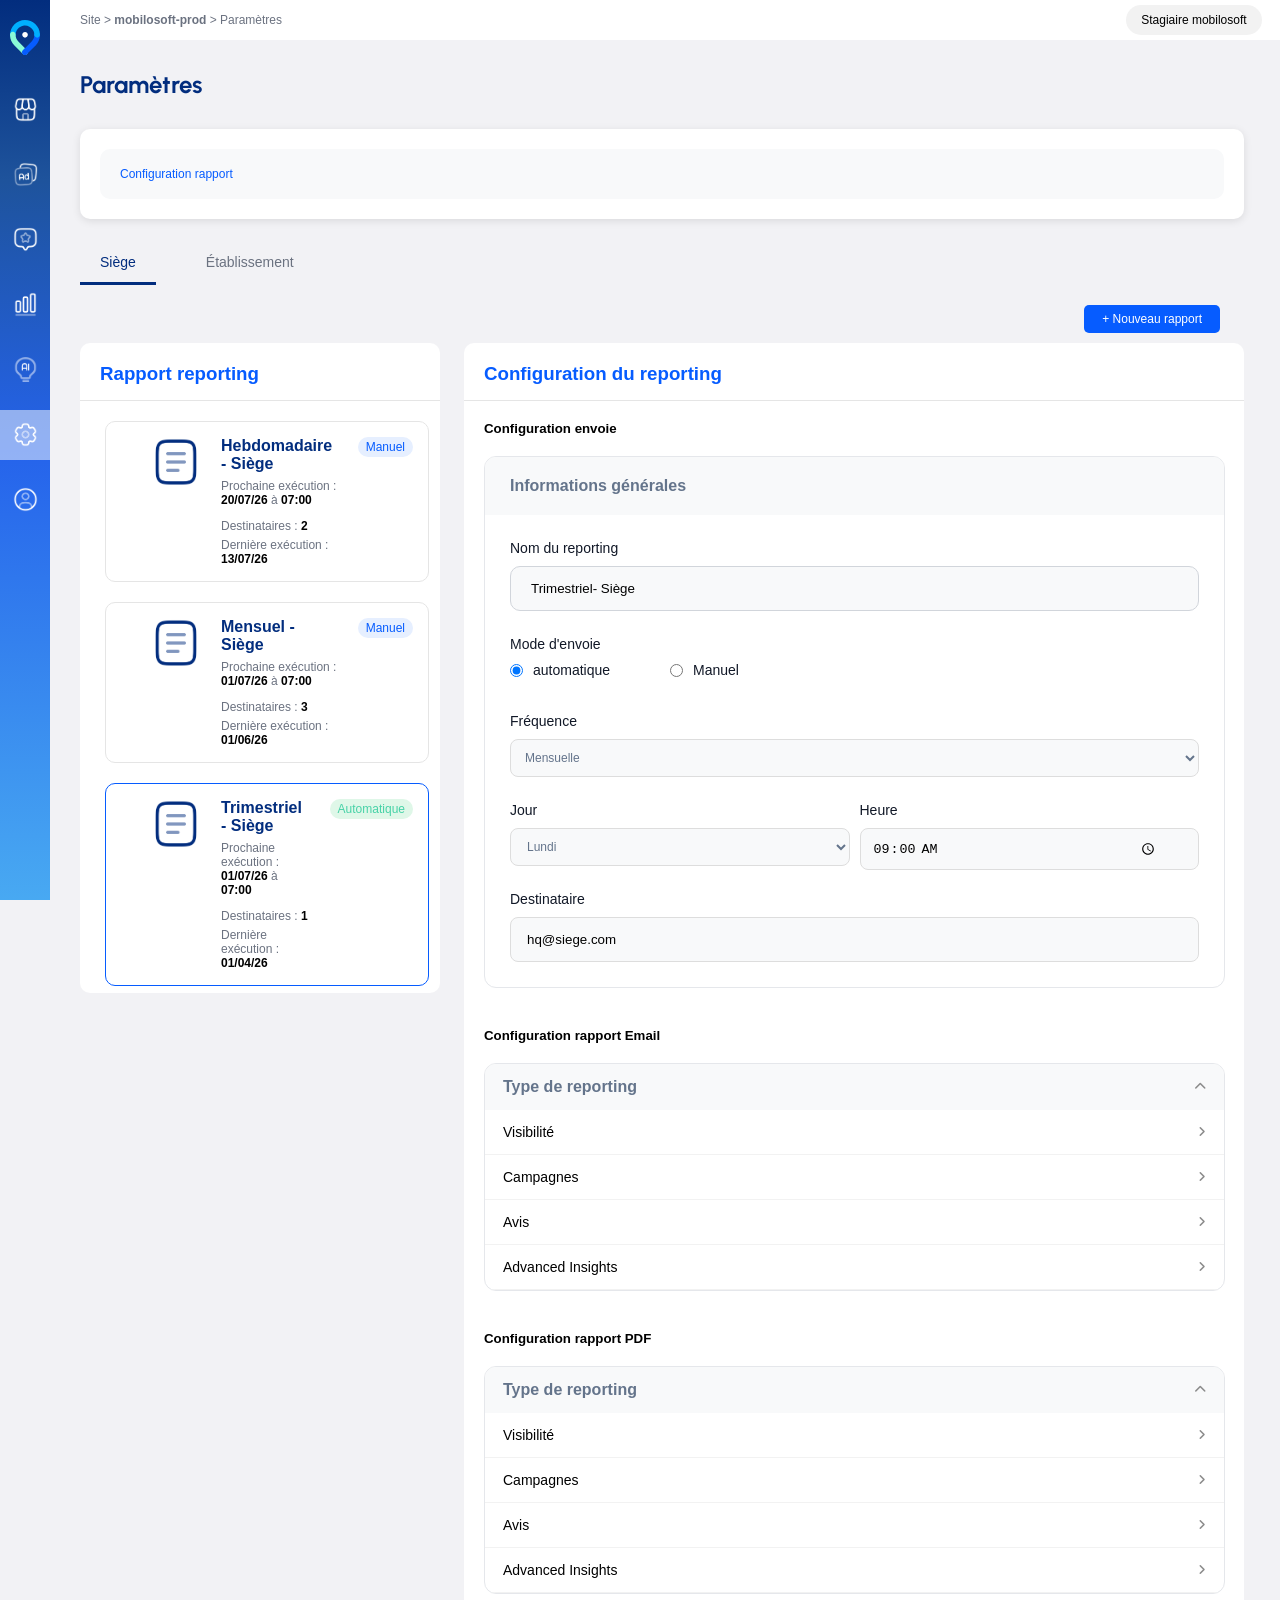
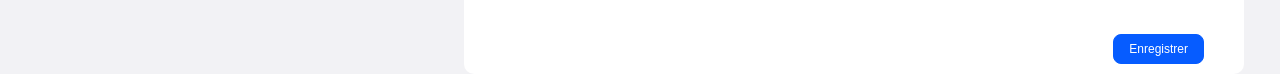
==== index.html @ ff3a38ac "refactor-img" ====
<!DOCTYPE html>
<html lang="fr">
    <head>
        <meta charset="UTF-8">
        <meta name="viewport" content="width=device-width, initial-scale=1.0">
        <link rel="stylesheet" href="css/style.css">
        <link rel="stylesheet" href="css/hq.css">
        <link rel="stylesheet" href="css/franchise.css">
        <script src="js/script.js"></script>
        <script src="js/reporting.js"></script>
        <link rel="preconnect" href="https://fonts.googleapis.com">
        <link rel="preconnect" href="https://fonts.gstatic.com" crossorigin>
        <link rel="stylesheet" href="https://cdnjs.cloudflare.com/ajax/libs/font-awesome/6.5.2/css/all.min.css">
        <link href="https://fonts.googleapis.com/css2?family=Urbanist:wght@400;500;600;700&display=swap" rel="stylesheet">
        <title>My mobilosoft Settings</title>
    </head>
    <!-- Modal KPIs franchisés Hidden-->
    <div id="kpiModal" class="modal">
        <div class="modal-content">
            <div class="modal-header">
                <h3>Configuration KPI</h3>
                <span onclick="closeKpiModal()" class="close"> &times; </span>
            </div>
            <!-- Select email & pdf -->
            <div class="modal-body">
                <div class="report-type">
                    <!-- Email -->
                    <label>
                        <input type="radio" 
                        name="reportType" 
                        value="email"
                        checked
                        onchange="changeReportType()">
                        Email
                    </label>
                    <!-- PDF -->
                    <label>
                        <input type="radio" 
                        name="reportType" 
                        value="pdf"
                        onchange="changeReportType()">
                        PDF
                    </label>
                </div>
                <!-- box KPIs -->
                <h4 id="categoryTitle"></h4>
                <div id="kpiContainer"></div>
            </div>

            <div class="modal-footer">
                <button onclick="validateKpis()">
                    Enregistrer
                </button>
            </div>
        </div>
    </div>
    <!-- BODY -->
    <body>
        <!-- Nav Bar  -->
        <nav class="navbar">
            <div class="flux">
                Site &gt; <strong>mobilosoft-prod</strong> &gt; Paramètres
            </div>

            <div class="user">
                <span>Stagiaire mobilosoft</span>
            </div>
        </nav>
        <!-- Side Bar -->
        <div class="sidebar">
            <div class="sidebar-logo">
                <img src="img/logo-new.svg" alt="Logo" class="logo">
            </div>

            <ul class="sidebar-menu">
                <li> <a href="#"><img src="img/icones/PNG/Visibilité_locale.png" alt="visibilite locale" class="ic_menu"></a></li>
                <li> <a href="#"><img src="img/icones/PNG/Publicités_locales.png" alt="visibilite locale" class="ic_menu"> </a></li>
                <li> <a href="#"><img src="img/icones/PNG/E-reputation.png" alt="visibilite locale" class="ic_menu"> </a></li>
                <li> <a href="#"><img src="img/icones/PNG/Reporting.png" alt="visibilite locale" class="ic_menu"> </a></li>
                <li> <a href="#"><img src="img/icones/PNG/IA.png" alt="visibilite locale" class="ic_menu"> </a></li>
                <li> <a href="#" class="active"><img src="img/icones/PNG/Réglages.png" alt="visibilite locale" class="ic_menu"> </a></li>
                <li> <a href="#"><img src="img/icones/PNG/Compte.png" alt="visibilite locale" class="ic_menu"> </a></li>
            </ul>
        </div>

        <!-- Content -->
        <div class="body-content">
            <!-- Paramètres -->
            <div class="menu-title">
                <h2>Paramètres</h2>
            </div> 
            <!-- Grid Params -->
            <div class="content">
                <div class="cont-params">
                    <p>Configuration rapport</p> 
                </div>
            </div>
            <!-- Menu  HQ - FRANCHISES -->
            <div class="report-menu">

                <div class="menu-item active" onclick="showTab('siege', this)">
                    Siège
                </div>
            
                <div class="menu-item" onclick="showTab('etablissement', this)">
                    Établissement
                </div>
            </div>
            <!-- HQ -->
            <div id="siege" class="tab-content">
                <!-- Btn add reporting -->
                <div class="report-header">
                    <button class="btn-add-report">
                        + Nouveau rapport
                    </button>
                </div>
                <!-- content 2 -->
                <div class="report-container">
                    <!-- rapport -->
                    <div class="left-panel">
                        <h3>Rapport reporting</h3>
                        <div class="content-left"> 
                            <div class="rapport-reporting">
                                <img src="img/icones/bleu/Document.png" alt="Rapport" class="rapport-icon">
                                <div class="rapport-content">
                                    <h4>Hebdomadaire - Siège</h4>
                                    <p class="next-run"> Prochaine exécution : <strong>20/07/26</strong> à <strong>07:00</strong></p>
                        
                                    <div class="rapport-info">
                                        <p>Destinataires : <strong>2</strong></p>
                                        <p>Dernière exécution : <strong>13/07/26</strong></p>
                                    </div>
                                </div>
                                <span class="status-manuel">
                                    Manuel
                                </span>
                            </div>
                            <div class="rapport-reporting">
                                <img src="img/icones/bleu/Document.png" alt="Rapport" class="rapport-icon">
                                <div class="rapport-content">
                                    <h4>Mensuel - Siège</h4>
                                    <p class="next-run"> Prochaine exécution : <strong>01/07/26</strong> à <strong>07:00</strong></p>
                        
                                    <div class="rapport-info">
                                        <p>Destinataires : <strong>3</strong></p>
                                        <p>Dernière exécution : <strong>01/06/26</strong></p>
                                    </div>
                                </div>
                                <span class="status-manuel">
                                    Manuel
                                </span>
                            </div>
                            <div class="rapport-reporting">
                                <img src="img/icones/bleu/Document.png" alt="Rapport" class="rapport-icon">
                                <div class="rapport-content">
                                    <h4>Trimestriel - Siège</h4>
                                    <p class="next-run"> Prochaine exécution : <strong>01/07/26</strong> à <strong>07:00</strong></p>
                        
                                    <div class="rapport-info">
                                        <p>Destinataires : <strong>1</strong></p>
                                        <p>Dernière exécution : <strong>01/04/26</strong></p>
                                    </div>
                                </div>
                                <span class="status-auto">
                                    Automatique
                                </span>
                            </div>
                        </div>
                    </div>
                    <!-- configuration -->
                    <div class="right-panel">
                        <h3>Configuration du reporting</h3>
                        <!-- Config de base -->
                        <h5>Configuration envoie</h5>
                        <div class="config-card">
                            <div class="config-header">
                                Informations générales
                            </div>
                            <div class="config-body">
                                <!-- Titre du rapport -->
                                <label>Nom du reporting</label>
                                <input type="text" placeholder="Email Hebdomadaire-Siège" value="Trimestriel- Siège">
                                <!-- Envoie -->
                                <label>Mode d'envoie</label>
                                <div class="mode-choice">
                                    <label>
                                        <input type="radio" name="modeEnvoieSiege" value="automatique" checked>
                                        automatique
                                    </label>
                                    <label>
                                        <input type="radio" name="modeEnvoieSiege" value="manuel" >
                                        Manuel
                                    </label>
                                </div>
                                <div class="scheduleConfig">
                                    <!-- Fréquence -->
                                    <label for="frequence">Fréquence</label>
                                    <select id="frequence" name="frequence">
                                        <option value="hebdomadaire">Hebdomadaire</option>
                                        <option value="mensuelle" selected>Mensuelle</option>
                                        <option value="trimestrielle">Trimestrielle</option>
                                    </select>
                                    <div class="schedule-row">
                                        <!-- Jour -->
                                        <div class="field">
                                            <label for="jour">Jour</label>
                                            <div class="input-small">
                                                <select id="jour" name="jour">
                                                    <option value="lundi" selected>Lundi</option>
                                                    <option value="mardi">Mardi</option>
                                                    <option value="mercredi">Mercredi</option>
                                                    <option value="jeudi">Jeudi</option>
                                                    <option value="vendredi">Vendredi</option>
                                                    <option value="samedi">Samedi</option>
                                                    <option value="dimanche">Dimanche</option>
                                                </select>
                                            </div>
                                        </div>
                                        <!-- Heure -->
                                        <div class="field">
                                            <label for="heure">Heure</label>
                                            <div class="input-small">
                                                <input type="time" id="heure" name="heure" value="09:00">
                                            </div>
                                        </div>
                                    </div>
                                </div>
                                <!-- Destinataire -->
                                <label>Destinataire</label>
                                <div class="email-container">
                                    <div class="emailTags"></div>
                                    <input type="email" class="emailInput" placeholder="Email Siège" value="hq@siege.com">
                                </div>
                            </div>
                        </div>
                        <!-- Email -->
                        <h5>Configuration rapport Email</h5>
                        <div class="config-card">
                            <!-- Type de reportings -->
                            <div id="reportTypesEmail">
                                <div class="config-header-report" onclick="toggleReporting('Email')">
                                    <span>Type de reporting</span>
                                    <i id="reportArrowEmail" class="fa-solid fa-chevron-up"></i>
                                </div>
                                <div id="reportListEmail" class="report-list ">
                                    <div class="report-item" onclick="openReport('visibility','Email')">
                                        <span>Visibilité</span>
                                        <i class="fa-solid fa-angle-right"></i>
                                    </div>
                                    <div class="report-item" onclick="openReport('campaign','Email')">
                                        <span>Campagnes</span>
                                        <i class="fa-solid fa-angle-right"></i>
                                    </div>
                                    <div class="report-item" onclick="openReport('reviews','Email')">
                                        <span>Avis</span>
                                        <i class="fa-solid fa-angle-right"></i>
                                    </div>
                                    <div class="report-item" onclick="openReport('ai','Email')">
                                        <span>Advanced Insights</span>
                                        <i class="fa-solid fa-angle-right"></i>
                                    </div>
                                </div>
                            </div>
                            <!-- Détails KPIs -->
                            <div id="reportKpisEmail" class="hidden">
                                <div class="config-header-report">
                                    <span onclick="backToReports('Email')" style="cursor:pointer;">
                                        <i class="fa-solid fa-arrow-left"></i>
                                        Retour
                                    </span>
                                    <button class="validate-btn" onclick="validateKpis()">
                                        Enregistrer
                                    </button>
                                </div>
                                <!-- box KPIs Email -->
                                <h4 id="reportTitleEmail"></h4>
                                <div id="kpiContainerEmail"></div>
                            </div>
                        </div>
                        <!-- Pdf -->
                        <h5>Configuration rapport PDF</h5>
                        <div class="config-card">
                            <!-- Type de reportings -->
                            <div id="reportTypesPdf">
                                <div class="config-header-report" onclick="toggleReporting('Pdf')">
                                    <span>Type de reporting</span>
                                    <i id="reportArrowPdf" class="fa-solid fa-chevron-up"></i>
                                </div>
                                <div id="reportListPdf" class="report-list ">
                                    <div class="report-item" onclick="openReport('visibility', 'Pdf')">
                                        <span>Visibilité</span>
                                        <i class="fa-solid fa-angle-right"></i>
                                    </div>
                                    <div class="report-item" onclick="openReport('campaign', 'Pdf')">
                                        <span>Campagnes</span>
                                        <i class="fa-solid fa-angle-right"></i>
                                    </div>
                                    <div class="report-item" onclick="openReport('reviews', 'Pdf')">
                                        <span>Avis</span>
                                        <i class="fa-solid fa-angle-right"></i>
                                    </div>
                                    <div class="report-item" onclick="openReport('ai', 'Pdf')">
                                        <span>Advanced Insights</span>
                                        <i class="fa-solid fa-angle-right"></i>
                                    </div>
                                </div>
                            </div>
                            <!-- Détails KPIs -->
                            <div id="reportKpisPdf" class="hidden">
                                <div class="config-header-report">
                                    <span onclick="backToReports('Pdf')" style="cursor:pointer;">
                                        <i class="fa-solid fa-arrow-left"></i>
                                        Retour
                                    </span>
                                    <button class="validate-btn" onclick="validateKpis()">
                                        Enregistrer
                                    </button>
                                </div>
                                <!-- box KPIs Email -->
                                <h4 id="reportTitlePdf"></h4>
                                <div id="kpiContainerPdf"></div>
                            </div>
                        </div>
                        <div class="manual-send-container">
                            <button class="manual-send" onclick="validateKpis()">
                                Enregistrer
                            </button>
                        </div>
                    </div>
                </div>
            </div>
            
            <!-- FRANCHISES -->
            <div id="etablissement" class="tab-content hidden">
                <div class="etablissement-container">
                    <!-- 1 grid -->
                    <div class="one-panel">
                        <h3>Établissement</h3>
                        <!-- bar de recherche -->
                        <div class="content-one">
                            <div class="search-box">
                                <input type="text" placeholder="Rechercher un établissement">
                                <i class="fa fa-search"></i>
                            </div>
                            <!-- séléction établissement -->
                            <div class="etablissement-list">
                                <div class="select-item">
                                    <input type="checkbox" checked>
                                    <span>Tout sélectionner</span>
                                </div>
                                <div class="select-item">
                                    <input type="checkbox" checked>
                                    <span>Delhaize Ottignies</span>
                                </div>
                                <div class="select-item">
                                    <input type="checkbox" checked>
                                    <span>Delhaize Flagey</span>
                                </div>
                                <div class="select-item">
                                    <input type="checkbox" checked>
                                    <span>Delhaize Genval</span>
                                </div>
                                <div class="select-item">
                                    <input type="checkbox" checked>
                                    <span>Delhaize Tournai</span>
                                </div>
                            </div>
                        </div>
                    </div>
                    <div class="two-panel">
                        <h3>Rapports établissement</h3>
                        <div class="content-two">
                            <!-- Btn add reportingt -->
                            <button class="new-report-btn">
                                + Nouveau rapport
                            </button>
                            <!-- liste de reportingt -->
                            <div class="report-card">
                                <div class="report-icon">
                                    <img src="img/icones/bleu/Document.png" alt="Rapport" class="rapport-icon">
                                </div>
                                <div class="report-text">
                                    <h4>Hebdomadaire - Établissement</h4>
                                    <p>Chaque lundi à <strong>08:00</strong> </p>
                                </div>
                                <span class="status">
                                    Automatique
                                </span>
                            </div>
                        </div>
                    </div>
                    <div class="three-panel">
                        <h3>Configuration du reporting</h3>
                        <!-- Config de base -->
                        <h5>Configuration envoie</h5>
                        <div class="config-card">
                            <div class="config-header">
                                Informations générales
                            </div>
                            <div class="config-body">
                                <!-- Titre du rapport -->
                                <label>Nom du reporting</label>
                                <input type="text" placeholder="Email Hebdomadaire-Siège" value="Trimestriel- Siège">
                                <!-- Envoie -->
                                <label>Mode d'envoie</label>
                                <div class="mode-choice">
                                    <label>
                                        <input type="radio" name="modeEnvoieEtab" value="automatique" checked>
                                        automatique
                                    </label>
                                    <label>
                                        <input type="radio" name="modeEnvoieEtab" value="manuel" >
                                        Manuel
                                    </label>
                                </div>
                                <div class="scheduleConfig">
                                    <!-- Fréquence -->
                                    <label for="frequence">Fréquence</label>
                                    <select id="frequence" name="frequence">
                                        <option value="hebdomadaire" selected>Hebdomadaire</option>
                                        <option value="mensuelle">Mensuelle</option>
                                        <option value="trimestrielle">Trimestrielle</option>
                                    </select>
                                    <div class="schedule-row">
                                        <!-- Jour -->
                                        <div class="field">
                                            <label for="jour">Jour</label>
                                            <div class="input-small">
                                                <select id="jour" name="jour">
                                                    <option value="lundi" selected>Lundi</option>
                                                    <option value="mardi">Mardi</option>
                                                    <option value="mercredi">Mercredi</option>
                                                    <option value="jeudi">Jeudi</option>
                                                    <option value="vendredi">Vendredi</option>
                                                    <option value="samedi">Samedi</option>
                                                    <option value="dimanche">Dimanche</option>
                                                </select>
                                            </div>
                                        </div>
                                        <!-- Heure -->
                                        <div class="field">
                                            <label for="heure">Heure</label>
                                            <div class="input-small">
                                                <input type="time" id="heure" name="heure" value="09:00">
                                            </div>
                                        </div>
                                    </div>
                                </div>
                                <!-- Destinataire -->
                                <label>Destinataire</label>
                                <div class="email-container">
                                    <div class="emailTags"></div>
                                    <input type="email" class="emailInput" placeholder="Email Siège" value="hq@siege.com">
                                </div>
                            </div>
                        </div>
                        <h5>Configuration rapport Reporting</h5>
                        <div class="reporting-config-grid">
                            <!-- visibilité -->
                            <div class="reporting-card">
                                <div class="reporting-icon">
                                    <i class="fa-solid fa-chart-column"></i>
                                </div>
                                <h4>Reporting visibilité</h4>
                                <p>Analyse de la présence en ligne de votre établissement</p>
                                <button  onclick="openKpiModal('visibility')" >
                                    Configurer
                                </button>
                            </div>
                            <!-- campagne -->
                            <div class="reporting-card">
                                <div class="reporting-icon">
                                    <i class="fa-solid fa-bullhorn"></i>
                                </div>
                                <h4>Reporting campagne</h4>
                                <p>Analyse de la performance de vos campagnes locales</p>
                                <button  onclick="openKpiModal('campaign')" >
                                    Configurer
                                </button>
                            </div>
                            <!-- avis -->
                            <div class="reporting-card">
                                <div class="reporting-icon">
                                    <i class="fa-solid fa-comment-dots"></i>
                                </div>
                                <h4>Reporting avis</h4>
                                <p>Analyse de la satisfaction et des retours clients</p>
                                <button  onclick="openKpiModal('reviews')" >
                                    Configurer
                                </button>
                            </div>
                            <!-- Advanced Insight -->
                            <div class="reporting-card">                                   
                                <div class="reporting-icon">
                                    <i class="fa-solid fa-wand-magic-sparkles"></i>
                                </div>
                                <h4>Advanced Insight</h4>
                                <p>Analyse IA et recommandations pour votre établissement</p>
                                <button  onclick="openKpiModal('ai')" >
                                    Configurer
                                </button>
                            </div>
                        </div>
                        <div class="manual-send-container">
                            <button class="manual-send" onclick="validateKpis()">
                                Enregistrer
                            </button>
                        </div>
                    </div>
                </div>
            </div>
        </div>
        <div id="toast-container"></div>
    </body>

    <script src="js/config.js"></script>
</html>
---- css/style.css ----
/* ALL */
* {
    margin: 0;
    padding: 0;
    box-sizing: border-box;
}
body {
    font-family: 'Arial', sans-serif;
    background-color: #F2F2F5;           
}

/* NAVBAR */
.navbar {
    height: 40px;
    width: 97%;
    background-color: #ffffff;
    display: flex;
    align-items: center;
    justify-content: space-between;
    padding: 0 30px;
    margin-left: 50px;
    border-bottom: 1px solid rgb(255, 255, 255);
}

.flux {
   color: #6B7280;
   font-size: 12px;
}

.user {
    background-color: #f2f2f2;
    padding: 8px 15px;
    border-radius: 20px;
    font-size: 12px;
}

/* SIDEBAR */
.sidebar {
    position: fixed;
    top: 0;
    left: 0;
    width: 50px;
    height: 100vh;
    background: linear-gradient(
        180deg,
        #022D7E 0%, 
        #1E539C 20%,
        #2563EB 50%,   
        #48A9F2 100%
    );
    padding: 20px 0;
    box-sizing: border-box;
}


.sidebar-logo {
    display: flex;
    justify-content: center;
    align-items: center;
    width: 100%;
    margin-bottom: 30px;
}

.logo {
    width: 30px;
    height: auto;
}

.sidebar-menu {
    list-style: none;
    padding: 0;
    margin: 0;
    width: 100%;
}

.sidebar-menu li {
    width: 100%;
    margin: 15px 0;
}

.sidebar-menu a {
    display: flex;
    justify-content: center;
    align-items: center;

    width: 100%;
    height: 50px;

    color: #d1d5db;
    text-decoration: none;
}

.sidebar-menu img {
    width: 25px;
}

.sidebar-menu a:hover {
    background-color: #FFFFFF80;
    color: white;
}

.sidebar-menu a.active {
    background-color:#FFFFFF80;
    color: white;
}

/* GRID PARAMETRE*/
.body-content {
    margin-left: 80px;
}

.menu-title {
    color: #022D7E;
    margin-top: 30px;
   font-family: 'Urbanist', sans-serif;
}

.content {
    width: 97%;
    height: 10%;

    background-color: white;
    border-radius: 10px;

    margin-top: 30px;

    padding: 20px;
    box-shadow: 0 2px 8px rgba(0,0,0,0.1);
}

.cont-params {
    width: 100%;
    height: 50px;

    background-color: #F8F9FA;
    border-radius: 10px;
    border-color: #D9D9D9;

    display: flex;
    align-items: center;
    padding-left: 20px;

    font-size: 12px;
    color: #065CFF;
}

/* menu HQ - FRANCHISES */
.report-menu {
    display: flex;
    margin-top: 20px;
    gap: 30px;
}

.menu-item {
    position: relative;
    padding: 15px 20px;
    cursor: pointer;
    color: #6B7280;
    font-size: 14px;
}

.menu-item.active {
    color: #022D7E;
    font-size: 14px;
}

.menu-item.active::after {
    content: "";
    position: absolute;
    bottom: 0;
    left: 0;
    width: 100%;
    height: 3px;
    background-color: #022D7E;
}

.tab-content {
    margin-top: 20px;
}

.hidden {
    display: none;
}

/* btn ALL save */

.manual-send-container {
    display:flex;
    justify-content:flex-end;
    margin-top:20px;
    margin-bottom:10px;
    margin-right: 40px;
}

.manual-send {
    border:1px solid #065CFF;
    background:#065CFF;
    color:#ffffff;
    border-radius:8px;
    padding:7px 15px;
    font-size:12px;
}

/* Notif d'enregistrer */
#toast-container {
    position: fixed;
    top: 20px;
    right: 20px;
    z-index: 9999;
}

.toast-success {
    display: flex;
    align-items: center;
    gap: 15px;
    min-width: 320px;
    background-color: #66DB74; 
    color: #FFFFFF;
    padding: 12px 20px;
    border-radius: 6px;
    box-shadow: 0 4px 12px rgba(0, 0, 0, 0.15);
    font-family: sans-serif;
    margin-bottom: 10px;
    
    animation: slideInRight 0.4s ease forwards;
}

.toast-success.hide {
    animation: slideOutRight 0.4s ease forwards;
}

.toast-text h5 {
    margin: 0;
    font-size: 15px;
    font-weight: 700;
}

.toast-text p {
    margin: 3px 0 0 0;
    font-size: 13px;
    opacity: 0.9;
}

/* --- Aimations --- */
@keyframes slideInRight {
    from {
        transform: translateX(120%);
        opacity: 0;
    }
    to {
        transform: translateX(0);
        opacity: 1;
    }
}

@keyframes slideOutRight {
    from {
        transform: translateX(0);
        opacity: 1;
    }
    to {
        transform: translateX(120%);
        opacity: 0;
    }
}
---- css/hq.css ----
/* Btn add reporting */
.report-header {
    display: flex;
    justify-content: flex-end;
    margin-bottom: 10px;
    margin-right: 60px;
}

.btn-add-report {
    background-color: #065CFF;
    color: white;
    border: none;
    border-radius: 5px;
    padding: 7px 18px;
    font-family: 'Arial', sans-serif;
    font-size: 12px;
    cursor: pointer;
}

.btn-add-report:hover {
    background-color: #0448c9;
}

/* content 2 */
.report-container {
    display: flex;
    gap: 2%;
}
.report-container h3 {
    border-bottom: 1px solid #E5E5E5; 
    color: #065CFF;
    padding-bottom: 15px;           
    margin-bottom: 20px;            
    width: 100%;                    
    box-sizing: border-box; 
    margin-top: 20px;   
    padding-left: 20px;   
    padding-right: 20px;   
}

.left-panel {
    width: 30%;
    height: 650px;
    background: white;
    border-radius: 10px;
    padding: 0px;
    overflow-y: auto;
}

.right-panel {
    position: relative;
    width: 65%;
    background: white;
    padding: 0px;
    border-radius: 10px;
}

/* HQ-left */
.content-left{
    margin-top: 20px;
}
.rapport-reporting {
    display: flex;
    width: 90%;
    gap: 20px;
    background: #ffffff;
    border:1px solid #E5E5E5;
    border-radius: 10px;
    margin-left: 25px;
    margin-top: 20px;
    padding: 15px;
    cursor: pointer;
}

.rapport-reporting:hover {
    box-shadow: 0 2px 8px rgba(0,0,0,0.1);
}

.rapport-icon {
    margin-left: 30px;
    width: 50px;
    height: 50px;
    object-fit: contain;
}

.rapport-content {
    flex: 1;
}

.rapport-content h4 {
    margin: 0;
    font-weight: 600;
    color: #022D7E;
}

.next-run {
    margin: 6px 0 12px;
    font-size: 12px;
    color: #6B7280;
}

.rapport-info {
    display: flex;
    flex-direction: column;
    gap: 5px;
}

.rapport-info p {
    margin: 0;
    font-size: 12px;
    color: #6B7280;
}

.rapport-info strong,
.next-run strong {
    color: #000000;
    font-size: 12px;
}

.status-auto {
    margin-left:auto;
    align-self: flex-start;  
    background:#DFF7E8;
    color:#47D2A7;
    border-radius:12px;
    padding:3px 8px;
    font-size:12px;
}

.status-manuel {
    margin-left:auto;
    align-self: flex-start;  
    background:#E6EFFF;
    color:#065CFF;
    border-radius:12px;
    padding:3px 8px;
    font-size:12px;
}

.rapport-reporting:has(.status-auto) {
    border: 1px solid #065CFF;
}

/* HQ-right */
.right-panel h5 {
    padding-left: 20px;   
    margin: 20px 0 20px;
}

.config-card {
    border: 1px solid #E5E7EB;
    width: 95%;
    margin-left: 20px;
    border-radius: 12px;
    overflow: hidden;
    margin-bottom: 40px;
}

.config-header {
    background: #F8F9FA;
    padding: 20px 25px;
    font-size: 16px;
    font-weight: 600;
    color: #64748B;
}

/* Config 1 */
.config-body {
    padding: 25px;
}

.config-body label {
    display: block;
    font-size: 14px;
    margin-bottom: 10px;
    color: #111827;
}

.config-body input[type="text"] {
    width: 100%;
    height: 45px;
    border: 1px solid #D1D5DB;
    background: #f8f9fa;
    border-radius: 10px;
    padding: 0 20px;
    margin-bottom: 25px;
    font-family: 'Arial';
}

/* Mode d'envoie */
.mode-choice {
    display: flex;
    gap: 60px;
    margin-bottom: 25px;
}

.mode-choice label {
    display: flex;
    align-items: center;
    gap: 10px;
}

/* Fréquence */
select {
    width: 100%;
    color: #64748B;
    padding: 10px;
    border: 1px solid #ddd;
    margin-bottom: 25px;
    border-radius: 8px;
    background: white;
    font-family: 'Arial', sans-serif;
    font-size: 12px;
    background: #f8f9fa;
}

/* Petit champ J & H */
.schedule-row {
    display: flex;
    gap: 10px;
}

.field {
    flex: 1;
}

.input-small {
    position: relative;
    display: flex;
    align-items: center;
}

.input-small select,.input-small input {
    width: 100%;
    padding: 10px 40px 10px 12px;
    border: 1px solid #ddd;
    border-radius: 8px;
    background: #f8f9fa;
}

/* Email tag */

.email-container {
    display: flex;
    flex-wrap: wrap;
    align-items: center;
    gap: 8px;
    border: 1px solid #ddd;
    border-radius: 8px;
    padding: 8px;
    min-height: 45px;
    background: #f8f9fa
}

.email-container input {
    border: none;
    outline: none;
    flex: 1;
    font-family: 'Arial';
    min-width: 150px;
    background: #f8f9fa
}

#emailTags {
    display: flex;
    flex-wrap: wrap;
    gap: 8px;
}

.email-tag {
    display: flex;
    align-items: center;
    gap: 8px;
    background: #bebec1;
    padding: 6px 10px;
    border-radius: 15px;
    font-size: 12px;
    font-family: 'Arial';
}

.email-tag span {
    cursor: pointer;
    font-weight: bold;
    color: #666;
}

/* config reporting */
.config-header-report {
    background: #f8f9fa;
    font-size: 16px;
    font-weight: 600;
    color: #64748B;
}

.config-header-report:hover {
    box-shadow: 0 2px 8px rgba(0,0,0,0.1);
}

.config-header-report,
.report-item {
    display: flex;
    justify-content: space-between;
    align-items: center;
    padding: 14px 18px;
    cursor: pointer;
}

.report-item {
    border-bottom: 1px solid #f2f2f2;
    transition: background 0.2s;
    font-size: 14px;
}

.report-item:hover {
    background: #f8f8f8;
}

.report-item i,
.config-header-report i {
    color: #8b8b8b;
    font-size: 12px;
}

#reportTitleEmail, #reportTitlePdf {
    margin: 15px 0 15px 15px;
    font-size: 14px;
    font-weight: 600;
}

.kpi-item {
    display: flex;
    align-items: center;
    gap: 5px;
    padding: 12px 18px;
    color: #64748B;
    cursor: pointer;
    font-size: 12px;
    border-bottom: 1px solid #f0f0f0;
}

.drawer-header {
    display: flex;
    justify-content: space-between;
    align-items: center;
}

.back-btn {
    cursor: pointer;
    display: flex;
    align-items: center;
    gap: 8px;
}

.validate-btn {
    background: #065CFF;
    color: white;
    border: none;
    border-radius: 8px;
    padding: 8px 18px;
    cursor: pointer;
    font-size: 12px;
}

.validate-btn:hover {
    opacity: 0.9;
}
---- css/franchise.css ----
/* content */
.etablissement-container {
    display: flex;
    gap: 16px;
    width: 100%;
}

.one-panel,
.two-panel,
.three-panel {
    background: #FFFFFF;
    border-radius: 10px;
    margin-top: 50px;
}

.one-panel {
    width: 20%;
}

.two-panel {
    width: 28%;
}

.three-panel {
    width: 47%;
}

.one-panel h3,
.two-panel h3,
.three-panel h3 {
    border-bottom: 1px solid #E5E5E5; 
    color: #065CFF;
    padding-left: 20px;
    padding-bottom: 15px;           
    margin-bottom: 20px;            
    width: 100%;                    
    box-sizing: border-box; 
    margin-top: 20px;   

}
/* One-panel */
.content-one{
    width: 90%;
    margin-left: 20px;
}
/* Recherche */
.search-box {
    height:35px;
    border:1px solid #E5E5E5;
    border-radius:8px;
    display:flex;
    align-items:center;
    padding:0 10px;
}

.search-box input {
    border:none;
    outline:none;
    width:100%;
}

/* Liste établissement */
.select-item {
    background:#F8F9FA;
    margin-top: 10px;
    border-radius:8px;
    height:40px;
    margin-top:10px;
    display:flex;
    align-items:center;
    gap:10px;
    padding:0 12px;
    font-size:12px;
}

/*  two-panel */
/* btn add rapport */
.content-two{
    width: 90%;
    margin-left: 20px;
}

.new-report-btn {
    background:#065CFF;
    color:white;
    border:none;
    border-radius:15px;
    padding:6px 14px;
    font-size:12px;
}

.report-card {
    margin-top:18px;
    border:1px solid #E5E5E5;
    border-radius:8px;
    padding:12px;
    display:flex;
    align-items:center;
    gap:10px;
    border: 1px solid #065CFF;
}

.report-card:hover {
    border: 1px solid #065CFF;
    box-shadow: 0 2px 8px rgba(0,0,0,0.1);
}

.report-card h4 {
    color: #022D7E;
}

.report-card p {
    font-size:12px;
    color:#6B7280;
    padding-top: 5px;
}

.status {
    margin-left:auto;
    background:#DFF7E8;
    color:#47D2A7;
    border-radius:12px;
    padding:3px 8px;
    font-size:12px;
}

/* three-panel */
.three-panel h5 {
    margin: 20px 0 20px;
    padding-left: 20px;
}

/* Grid reporting */
.reporting-config-grid {
    display:grid;
    grid-template-columns: repeat(2, 1fr);
    gap:20px 18px;
    margin-top:0px;
    margin-left: 20px;
    margin-right: 20px;
}

.reporting-card {
    position:relative;
    height:130px;
    border:1px solid #E5E5E5;
    border-radius:8px;
    padding:16px;
    background:#FFFFFF;
}

.reporting-icon {
    color:#022D7E;
    font-size:22px;
    margin-bottom:8px;
}

.reporting-card h4 {
    position:absolute;
    top:18px;
    left:50px;
    margin:0;
    font-size:14px;
    font-weight:600;
    color:#3A3A3C;
}

.reporting-card p {
    font-size:12px;
    color:#8F90A6;
    margin-top:8px;
    line-height:15px;
}

.reporting-card button {
    position:absolute;
    bottom:18px;
    left:50%;
    transform:translateX(-50%);
    width:95px;
    height:28px;
    background:white;
    color:#065CFF;
    border:1px solid #065CFF;
    border-radius:7px;
    font-size:11px;
}

/* Modal */

.modal{
    display:none;
    position:fixed;
    top:0;
    left:0;
    width:100%;
    height:100%;
    background:rgba(0,0,0,0.45);
    justify-content:center;
    align-items:center;
    z-index:999;
}

.modal-content{
    background:white;
    width:500px;
    border-radius:15px;
    padding:25px;
}

.modal-header{
    display:flex;
    justify-content:space-between;
    align-items:center;
}

.close{
    font-size:25px;
    cursor:pointer;
}

.report-type{
    display:flex;
    gap:30px;
    margin:20px 0;
}

.kpi-items{
    display:flex;
    gap:12px;
    padding:12px;
    margin-top: 10px;
    background:#F2F2F5;
    border-radius:8px;
    margin-bottom:8px;
    font-size: 12px;
}

.modal-footer{
    text-align:right;
    margin-top:20px;
}

.modal-footer button{
    background:#065CFF;
    color:white;
    border:none;
    padding:10px 25px;
    border-radius:8px;
}
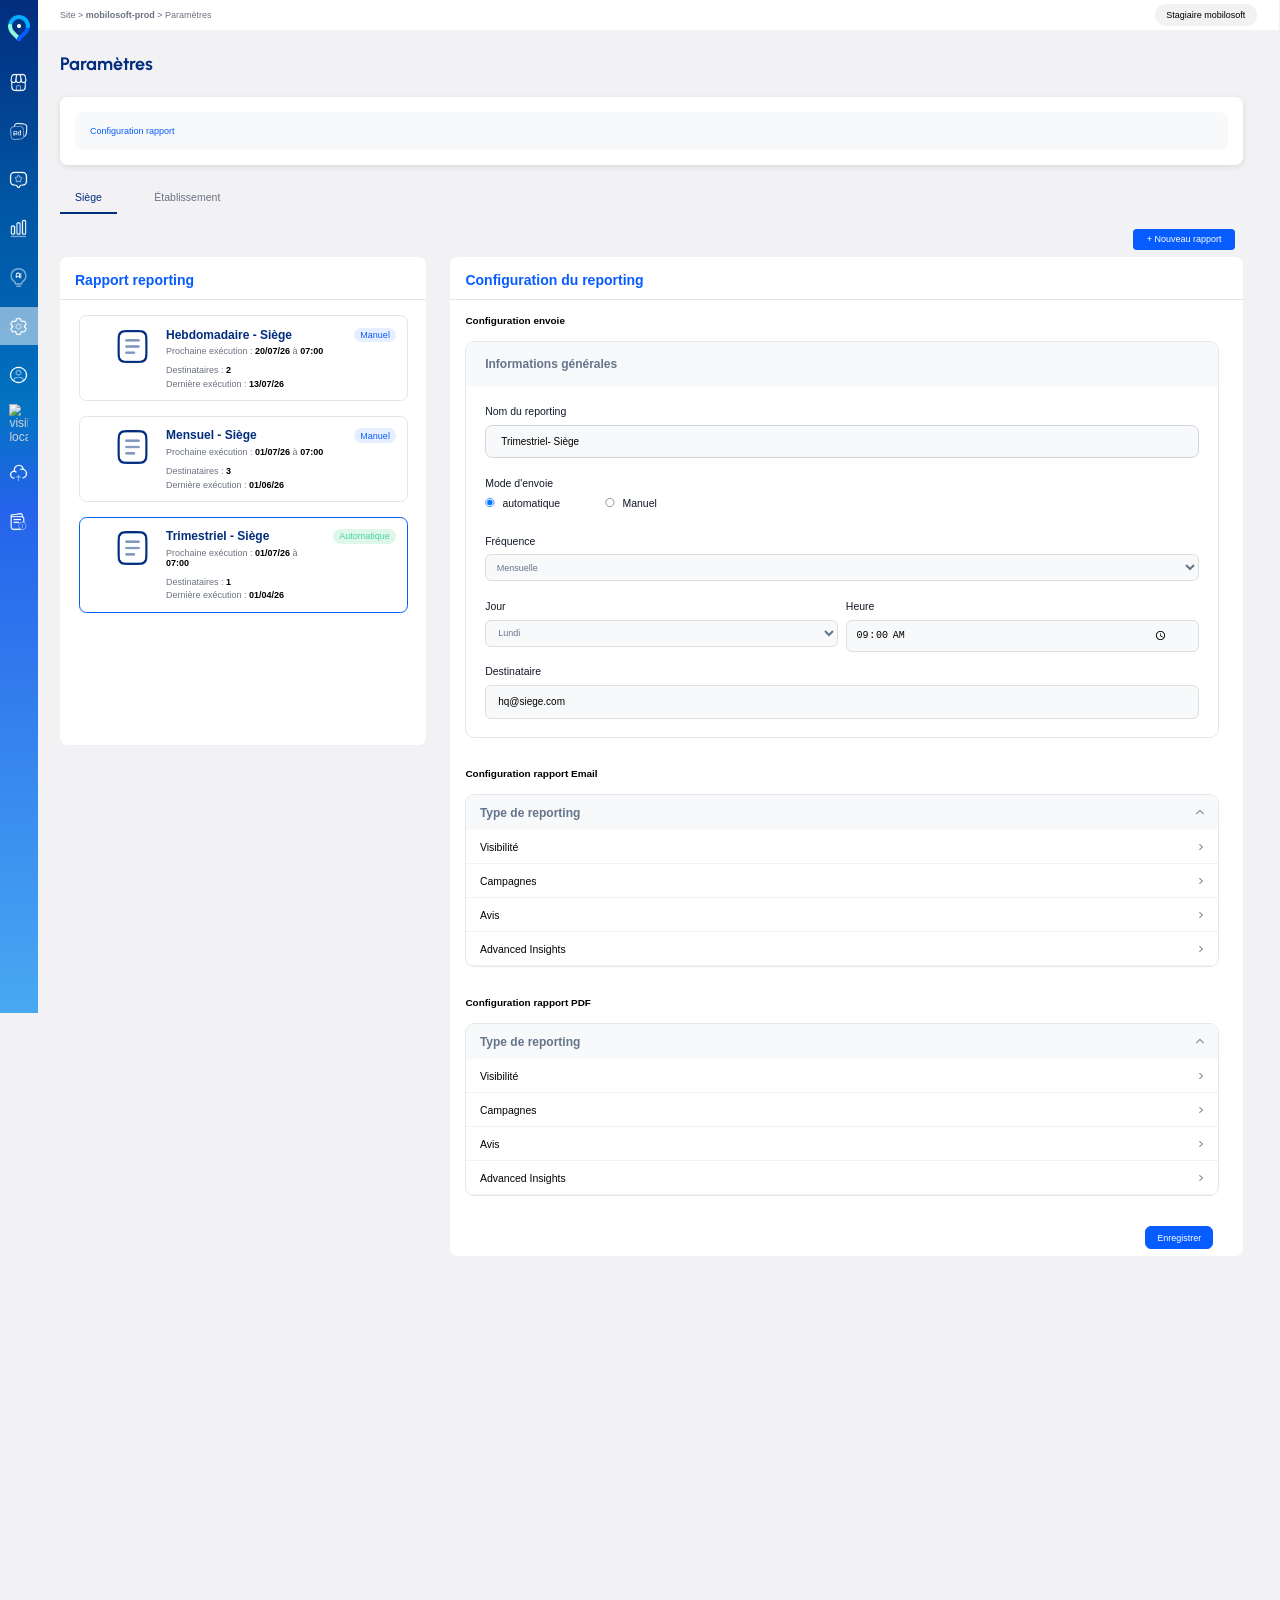
==== commit 69857bae: "refactor-done -icône -side bar" ====
--- a/index.html
+++ b/index.html
@@ -80,6 +80,9 @@
                 <li> <a href="#"><img src="img/icones/PNG/IA.png" alt="visibilite locale" class="ic_menu"> </a></li>
                 <li> <a href="#" class="active"><img src="img/icones/PNG/Réglages.png" alt="visibilite locale" class="ic_menu"> </a></li>
                 <li> <a href="#"><img src="img/icones/PNG/Compte.png" alt="visibilite locale" class="ic_menu"> </a></li>
+                <li> <a href="#"><img src="img/icones/PNG/École.png" alt="visibilite locale" class="ic_menu"> </a></li>
+                <li> <a href="#"><img src="img/icones/PNG/Cloud.png" alt="visibilite locale" class="ic_menu"> </a></li>
+                <li> <a href="#"><img src="img/icones/PNG/Guide d_utilisation.png" alt="visibilite locale" class="ic_menu"> </a></li>
             </ul>
         </div>
 
--- a/css/style.css
+++ b/css/style.css
@@ -6,8 +6,10 @@
     box-sizing: border-box;
 }
 body {
+    zoom: 75%;
     font-family: 'Arial', sans-serif;
-    background-color: #F2F2F5;           
+    background-color: #F2F2F5;    
+      
 }
 
 /* NAVBAR */
@@ -41,11 +43,13 @@
     top: 0;
     left: 0;
     width: 50px;
-    height: 100vh;
+    height: 150vh;
     background: linear-gradient(
         180deg,
         #022D7E 0%, 
-        #1E539C 20%,
+        #0156a4 20%,
+        #0161b1 30%,
+        #0273c2 40%,
         #2563EB 50%,   
         #48A9F2 100%
     );
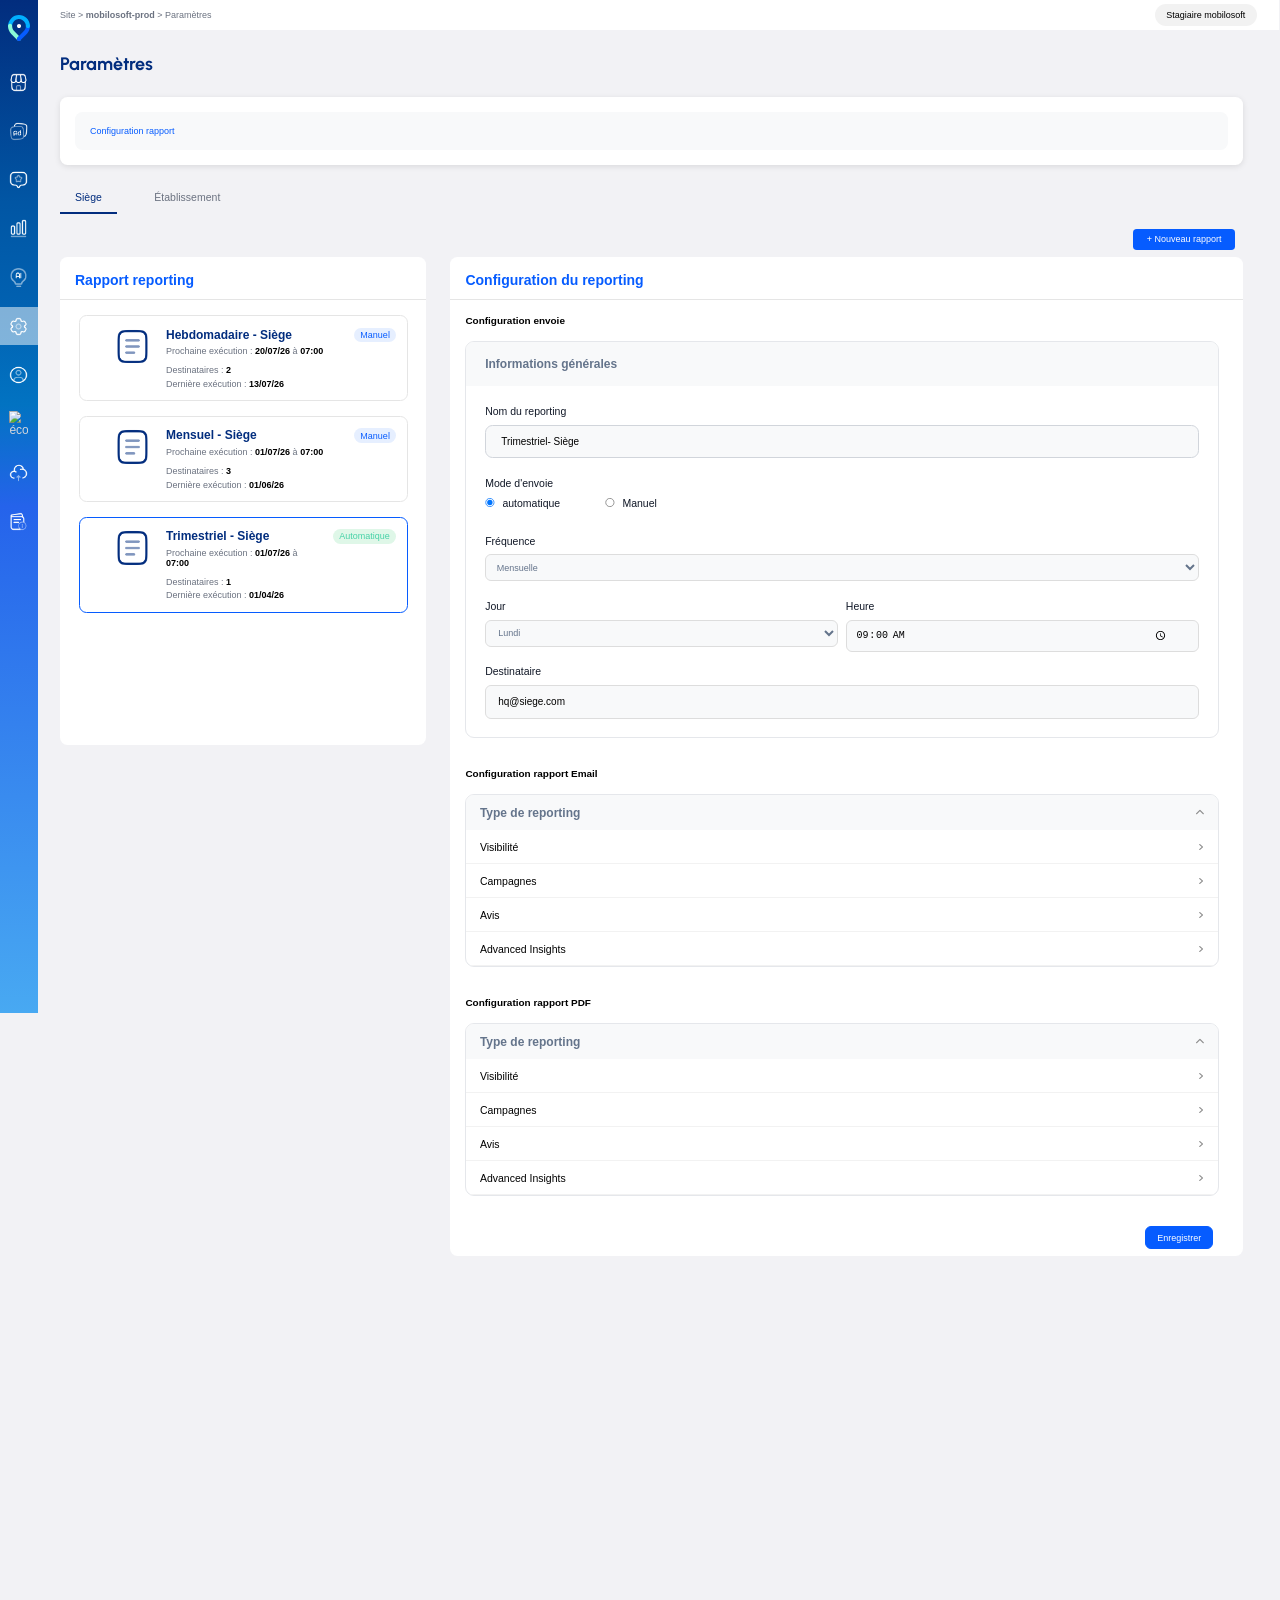
==== commit 8741d441: "debug img école" ====
--- a/index.html
+++ b/index.html
@@ -80,9 +80,9 @@
                 <li> <a href="#"><img src="img/icones/PNG/IA.png" alt="visibilite locale" class="ic_menu"> </a></li>
                 <li> <a href="#" class="active"><img src="img/icones/PNG/Réglages.png" alt="visibilite locale" class="ic_menu"> </a></li>
                 <li> <a href="#"><img src="img/icones/PNG/Compte.png" alt="visibilite locale" class="ic_menu"> </a></li>
-                <li> <a href="#"><img src="img/icones/PNG/École.png" alt="visibilite locale" class="ic_menu"> </a></li>
-                <li> <a href="#"><img src="img/icones/PNG/Cloud.png" alt="visibilite locale" class="ic_menu"> </a></li>
-                <li> <a href="#"><img src="img/icones/PNG/Guide d_utilisation.png" alt="visibilite locale" class="ic_menu"> </a></li>
+                <li> <a href="#"><img src="img/icones/PNG/École.png" alt="école" class="ic_menu"> </a></li>
+                <li> <a href="#"><img src="img/icones/PNG/Cloud.png" alt="vesion" class="ic_menu"> </a></li>
+                <li> <a href="#"><img src="img/icones/PNG/Guide d_utilisation.png" alt="guide" class="ic_menu"> </a></li>
             </ul>
         </div>
 
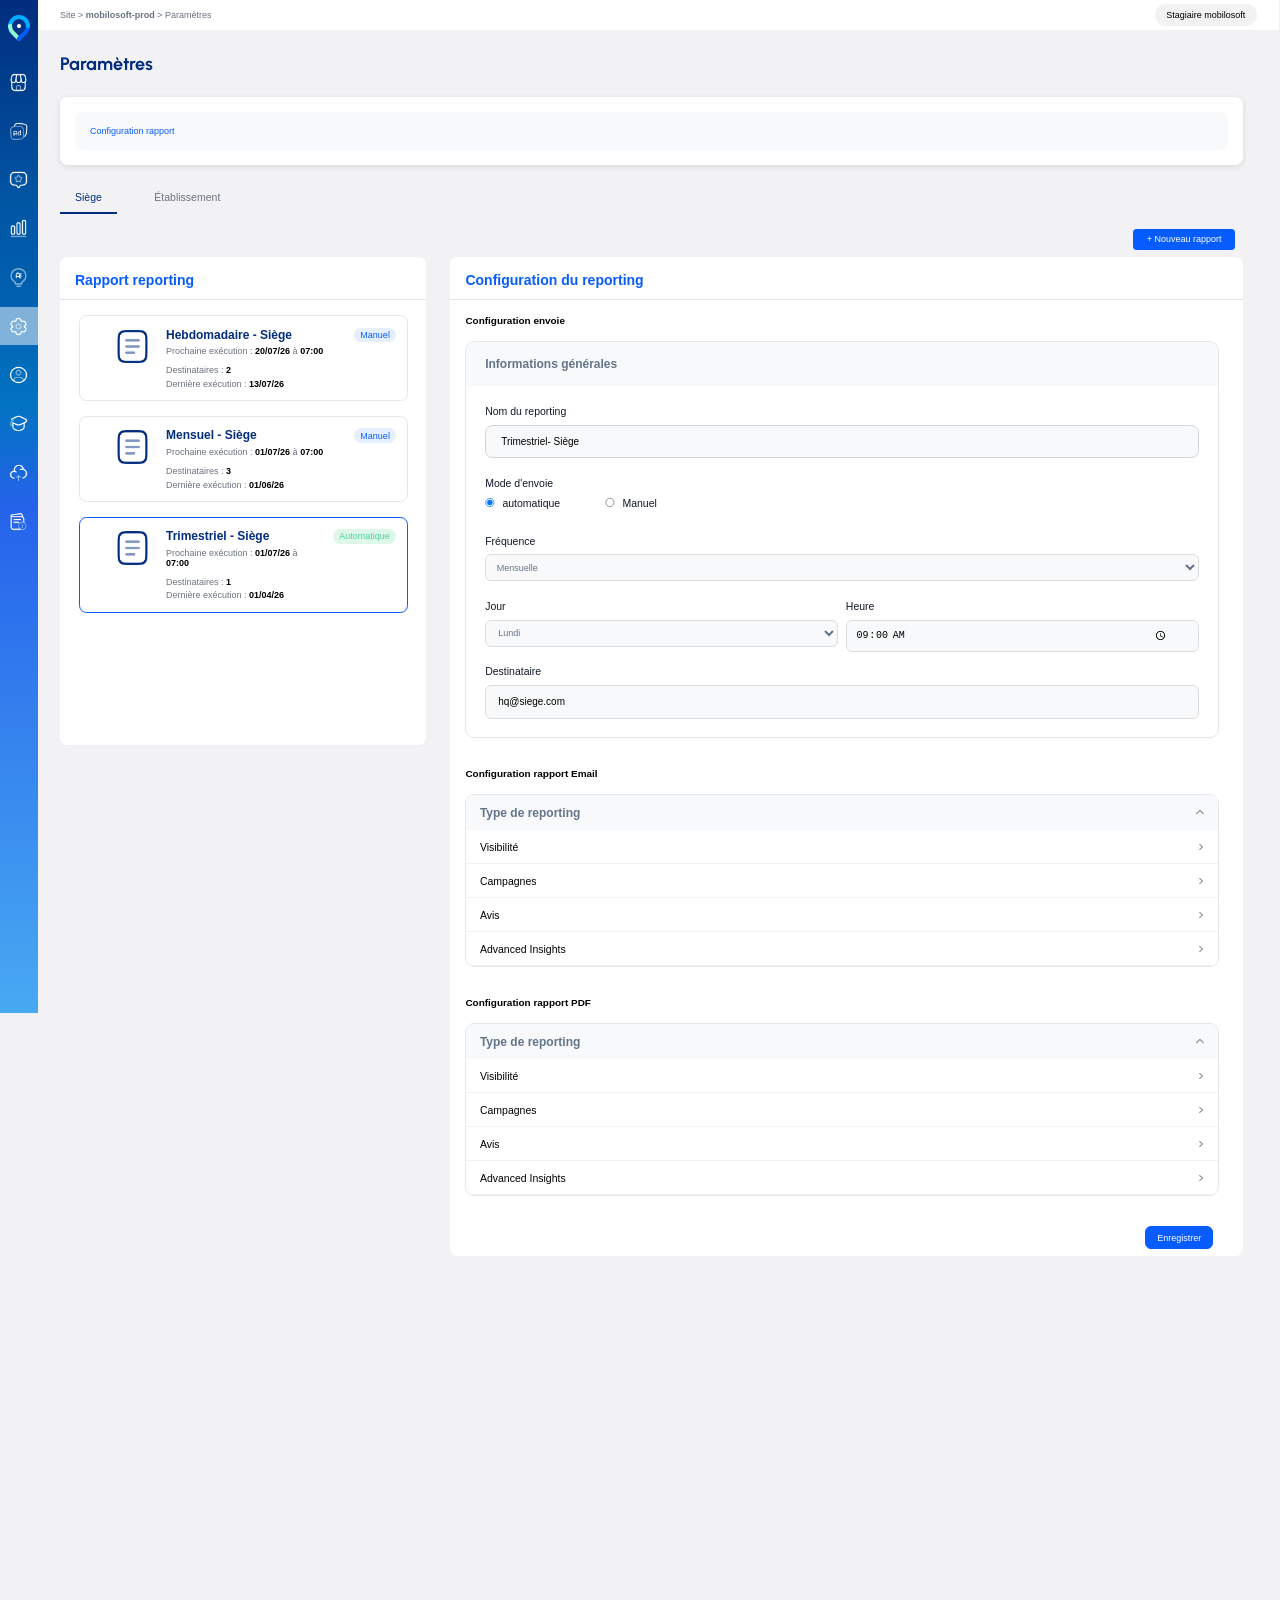
==== commit 418d4d32: "debug img deploy" ====
--- a/index.html
+++ b/index.html
@@ -80,7 +80,7 @@
                 <li> <a href="#"><img src="img/icones/PNG/IA.png" alt="visibilite locale" class="ic_menu"> </a></li>
                 <li> <a href="#" class="active"><img src="img/icones/PNG/Réglages.png" alt="visibilite locale" class="ic_menu"> </a></li>
                 <li> <a href="#"><img src="img/icones/PNG/Compte.png" alt="visibilite locale" class="ic_menu"> </a></li>
-                <li> <a href="#"><img src="img/icones/PNG/École.png" alt="école" class="ic_menu"> </a></li>
+                <li> <a href="#"><img src="img/icones/PNG/Ecole.png" alt="école" class="ic_menu"> </a></li>
                 <li> <a href="#"><img src="img/icones/PNG/Cloud.png" alt="vesion" class="ic_menu"> </a></li>
                 <li> <a href="#"><img src="img/icones/PNG/Guide d_utilisation.png" alt="guide" class="ic_menu"> </a></li>
             </ul>
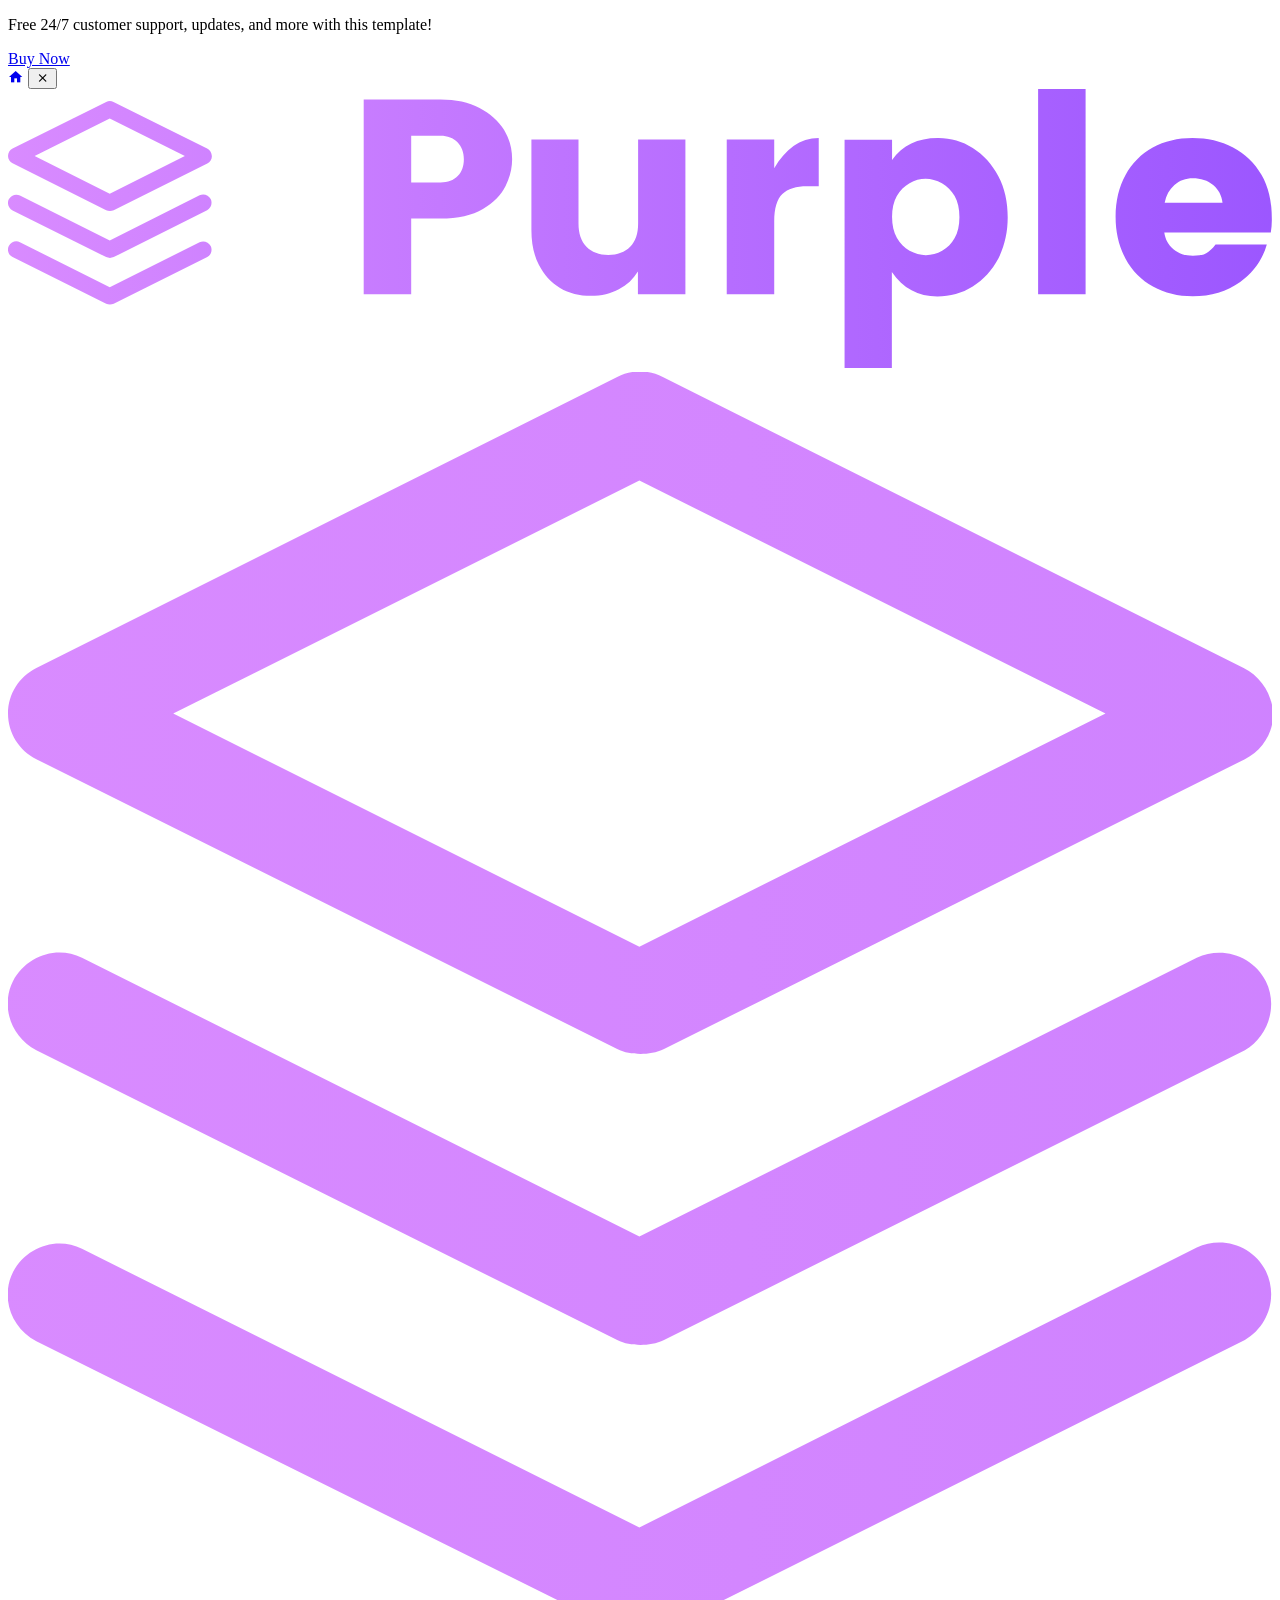
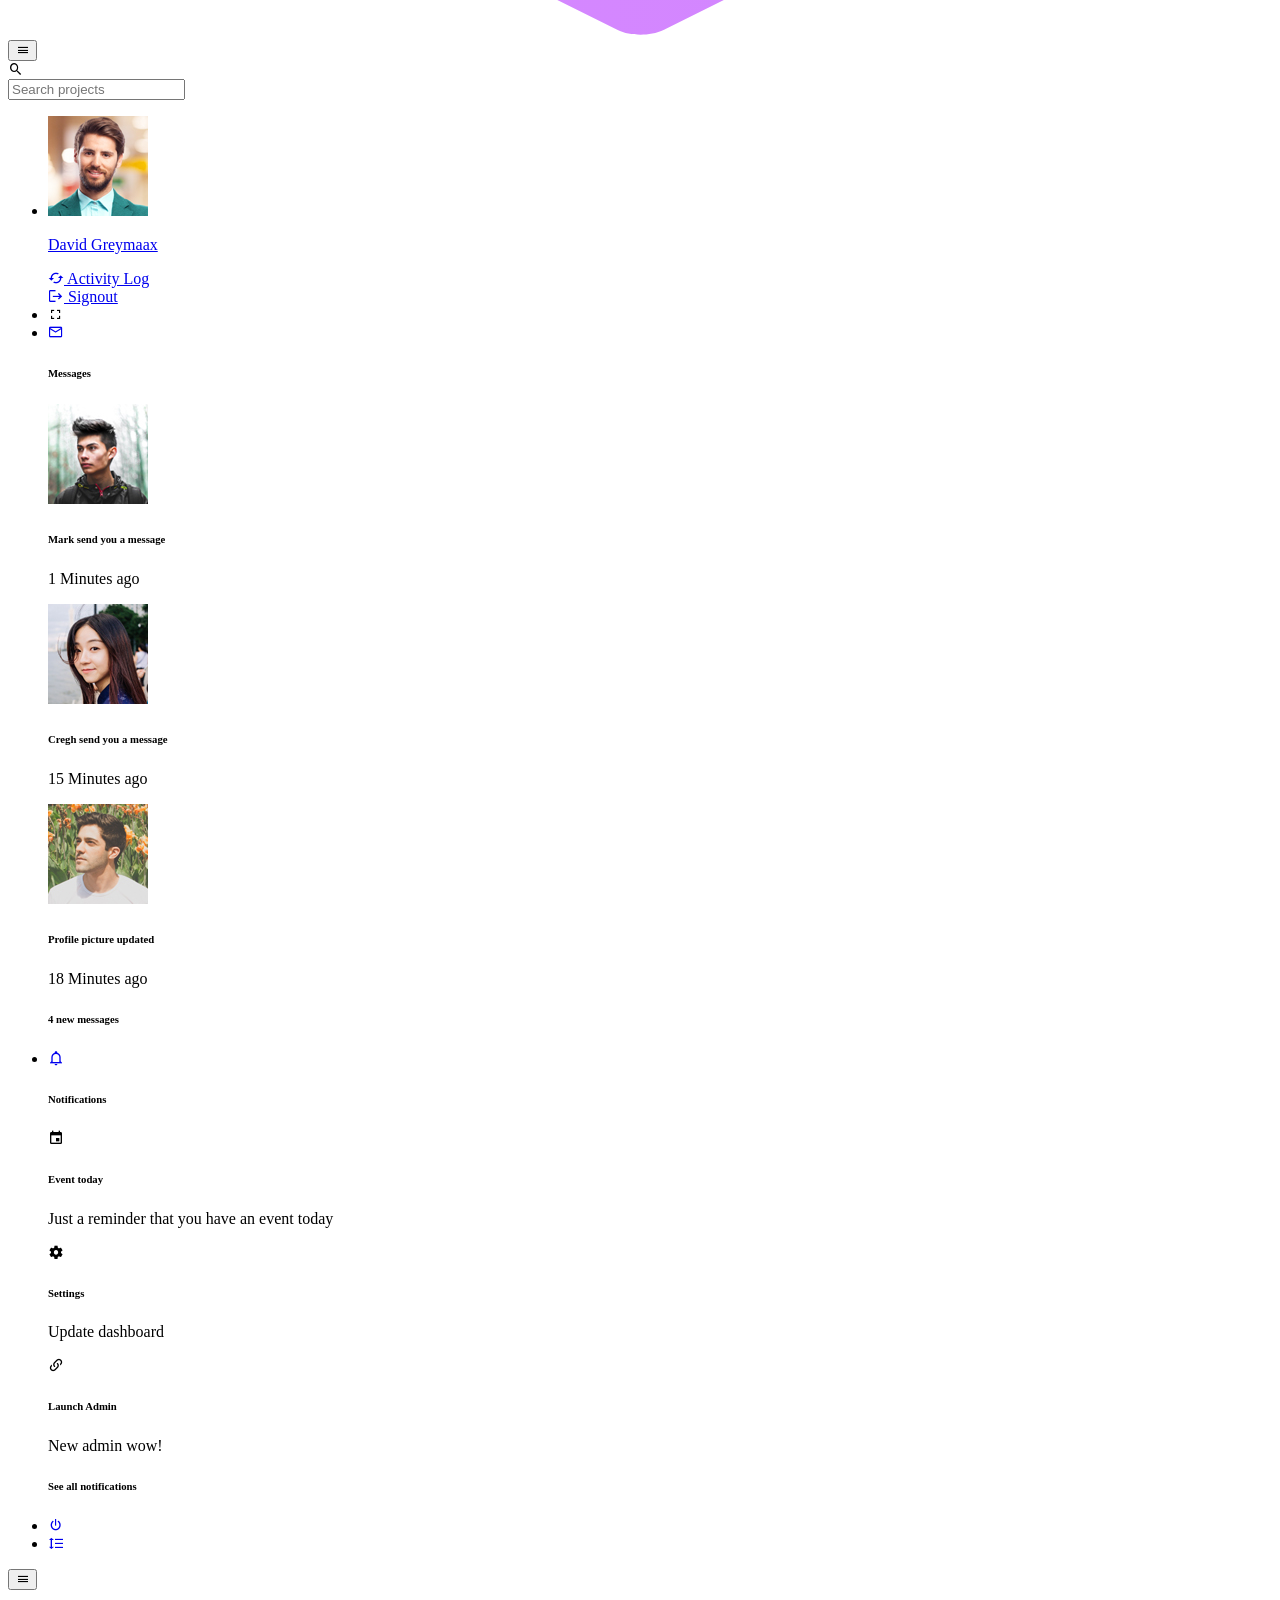
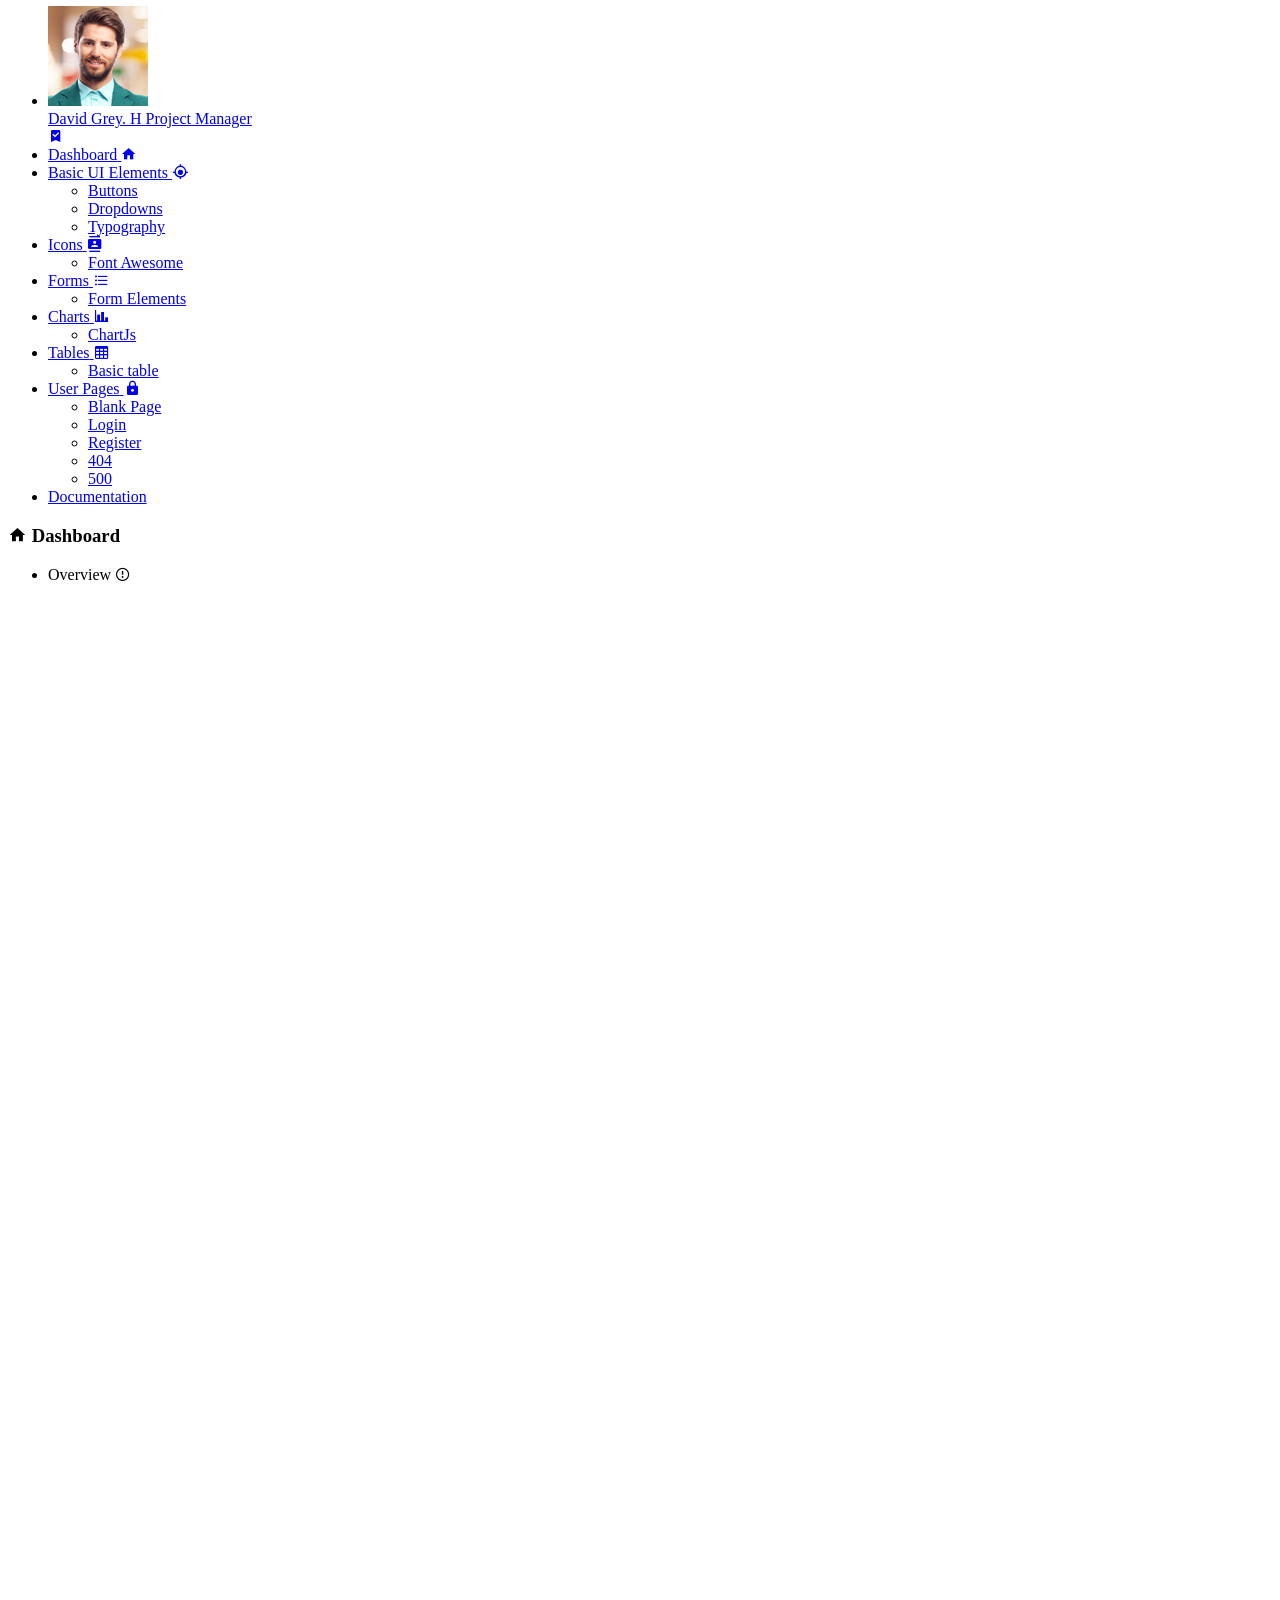
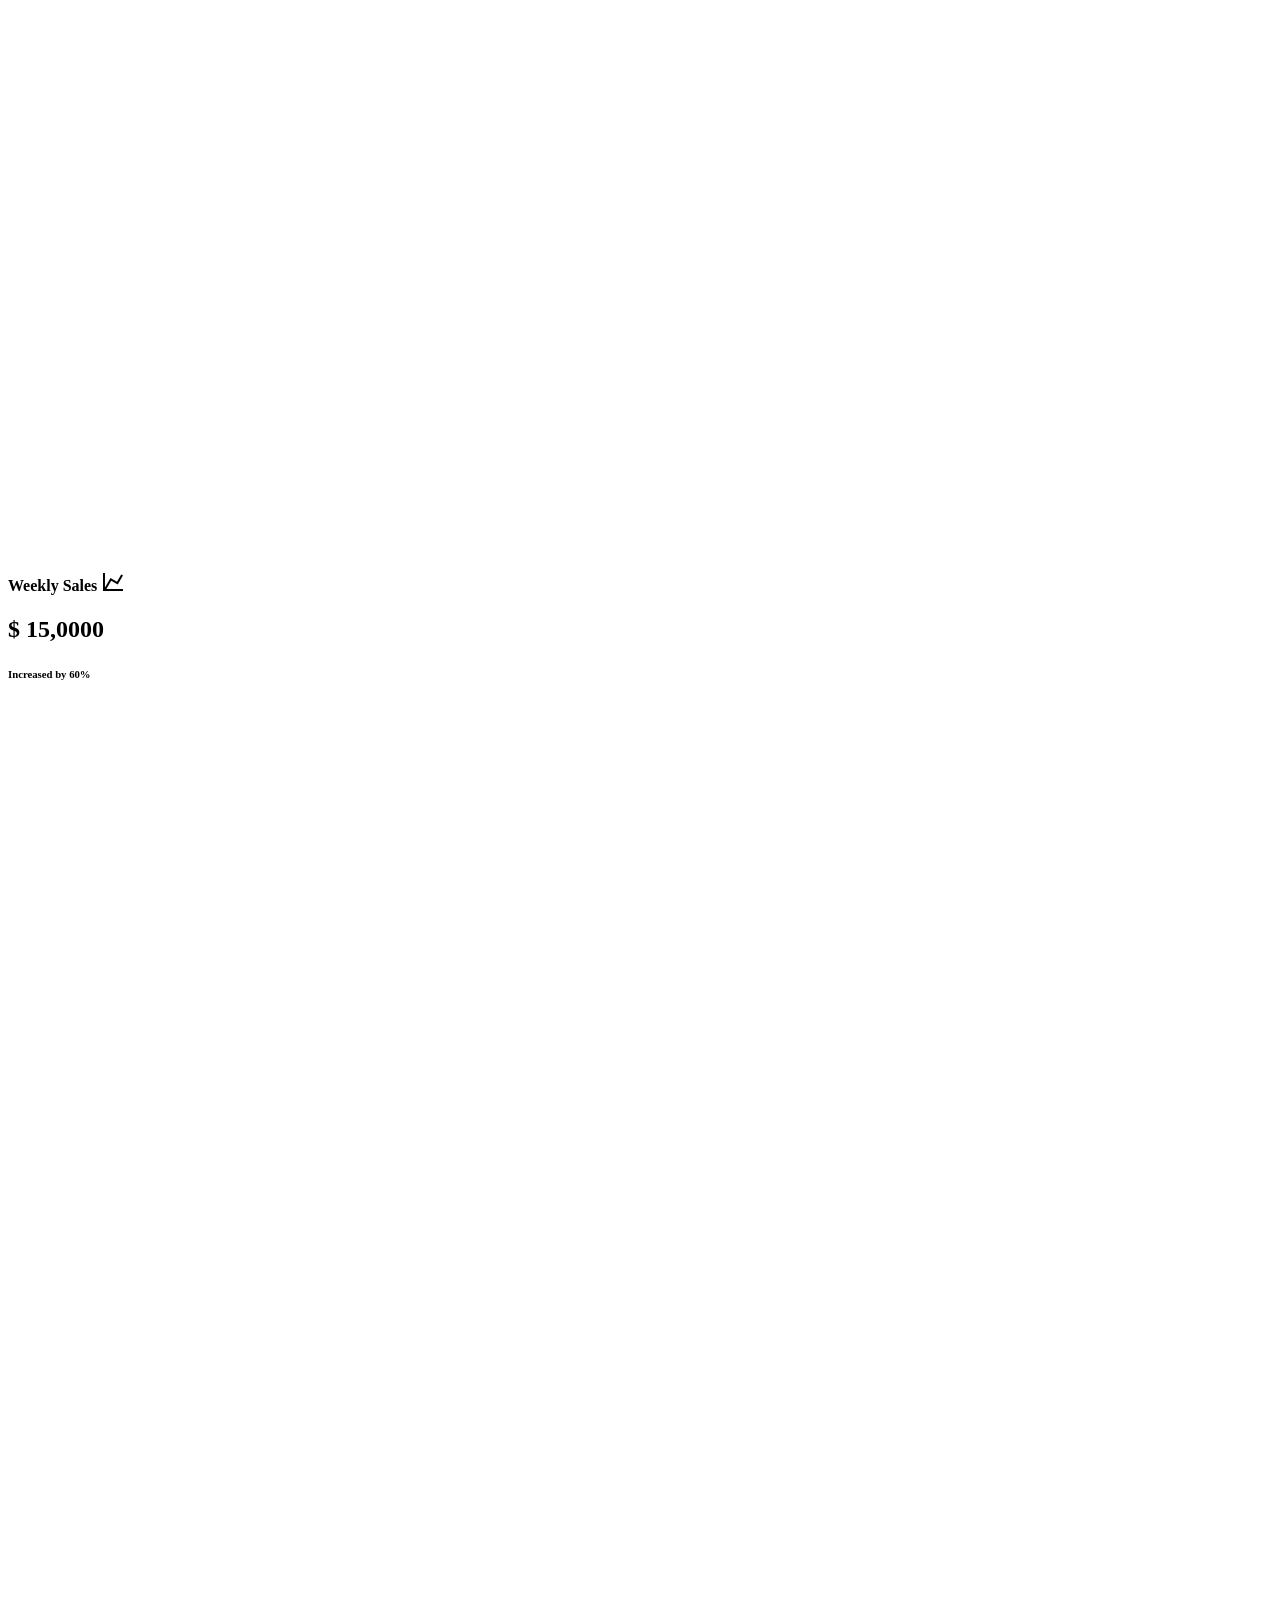
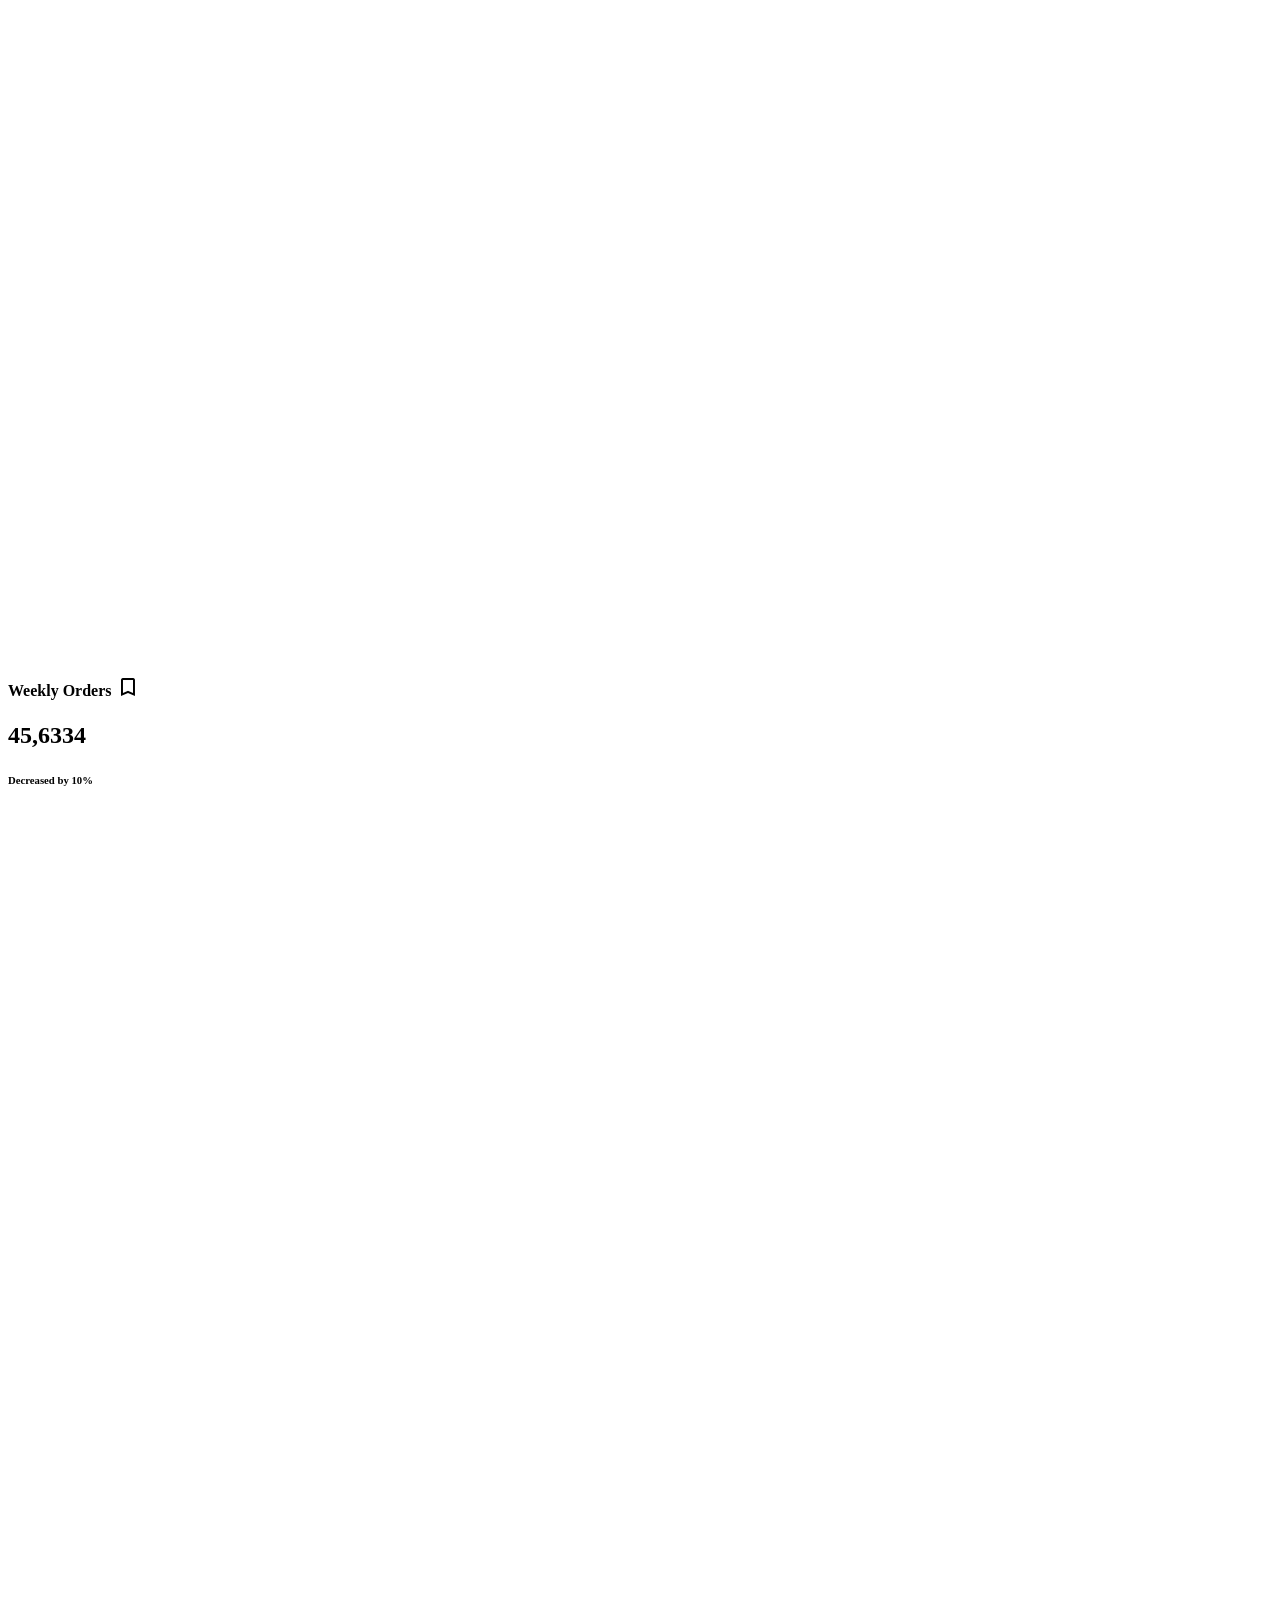
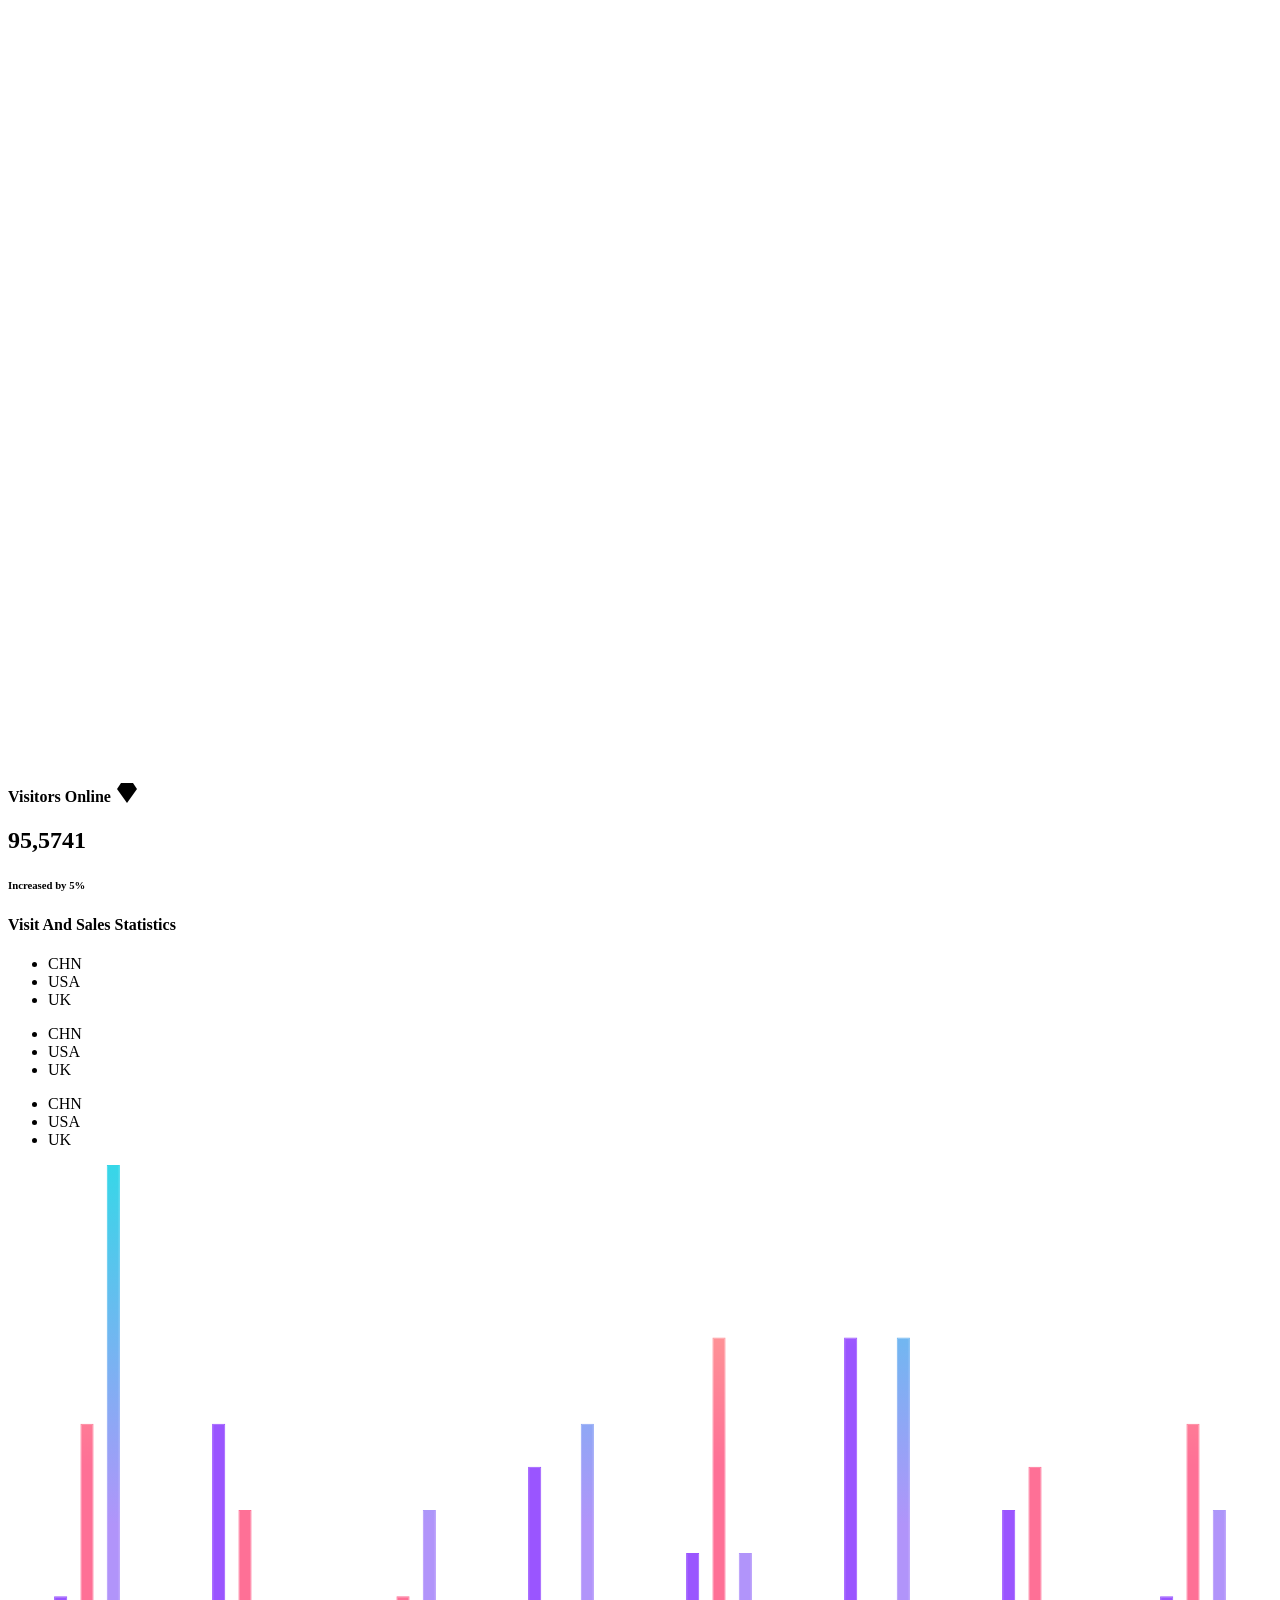
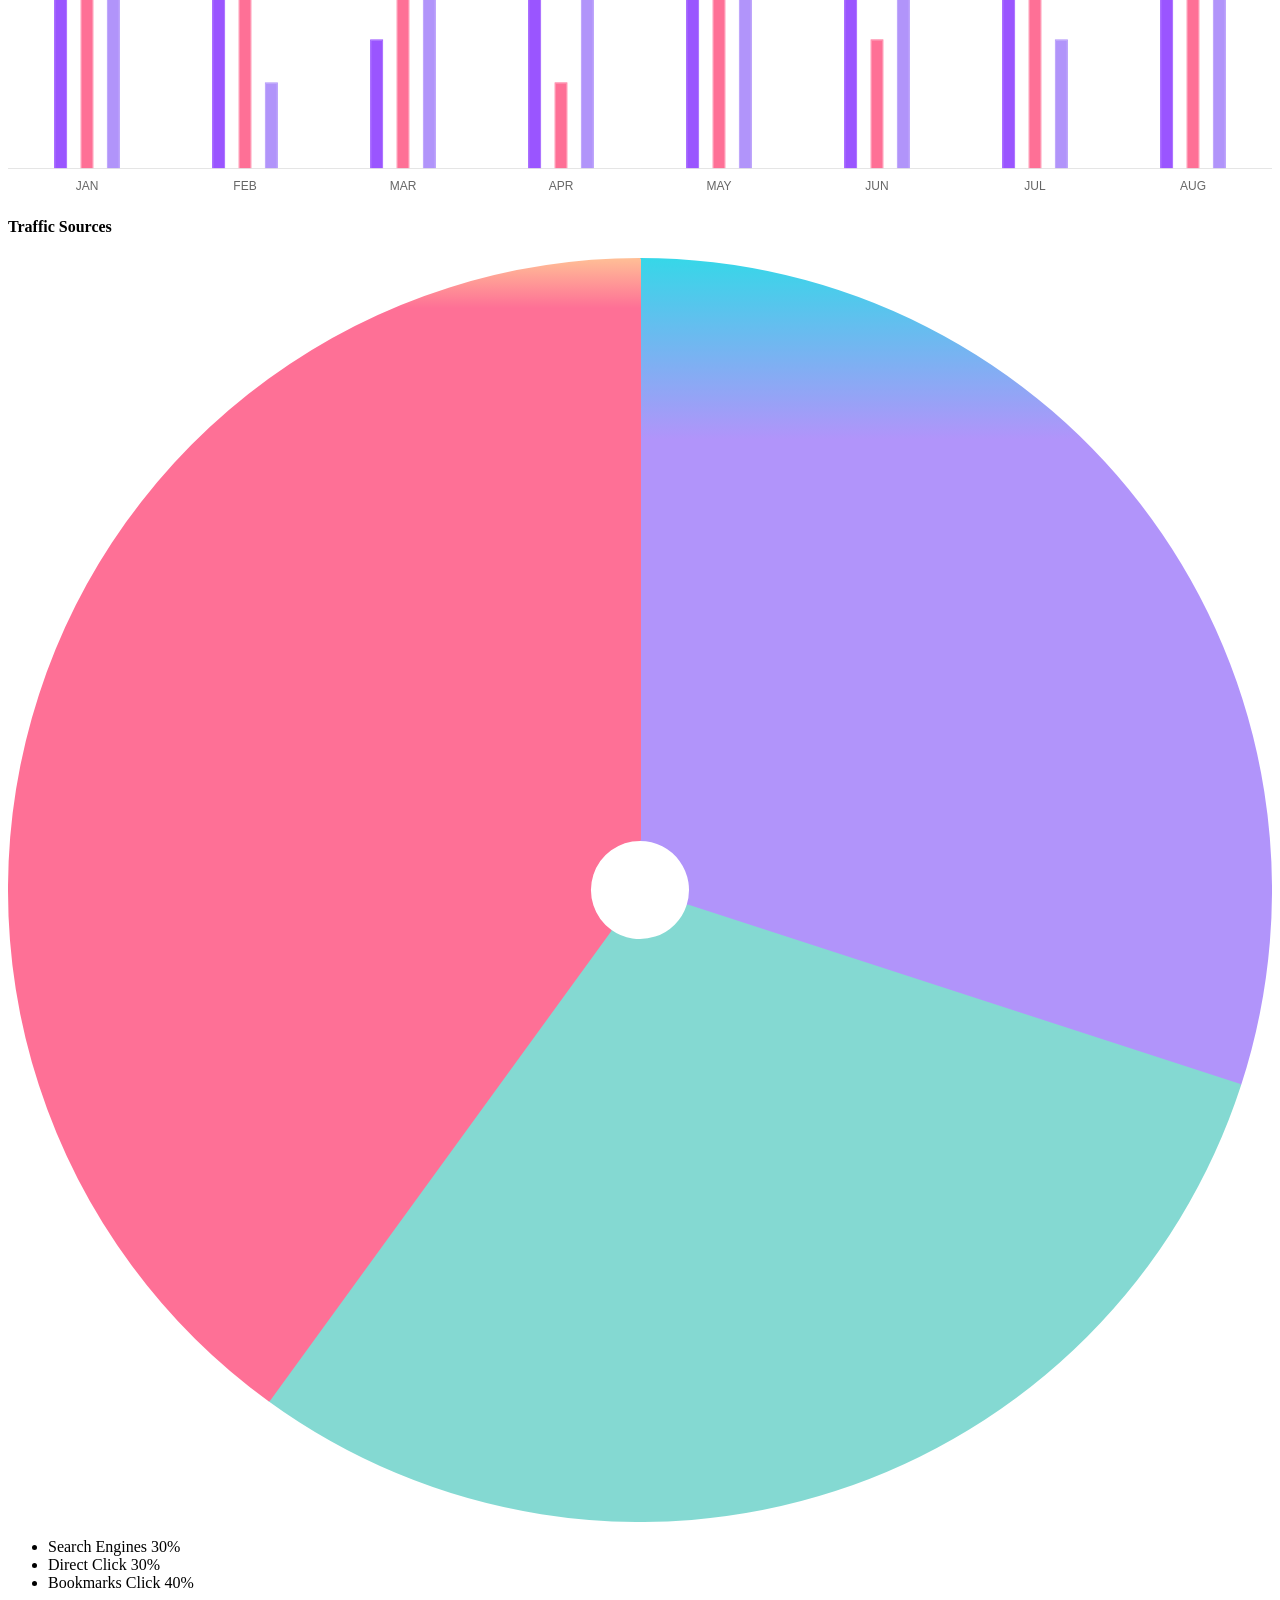
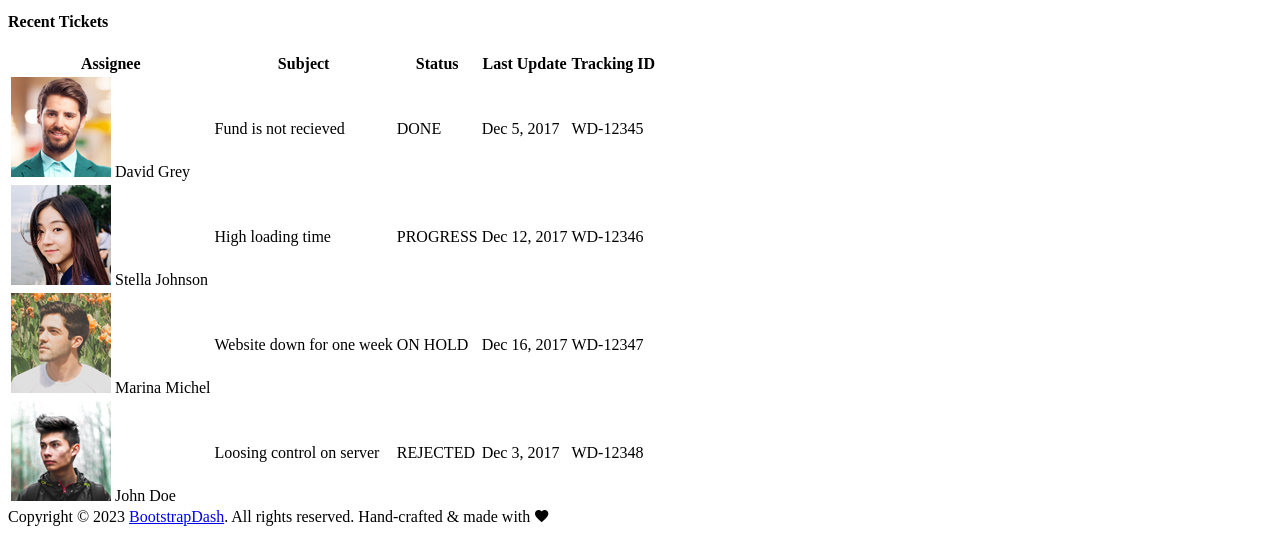
==== commit 046fab41: "template intro" ====
--- a/index.html
+++ b/index.html
@@ -1,520 +1,502 @@
 <!DOCTYPE html>
-<html lang="fr">
-    <head>
-        <meta charset="UTF-8">
-        <meta name="viewport" content="width=device-width, initial-scale=1.0">
-        <link rel="stylesheet" href="css/style.css">
-        <link rel="stylesheet" href="css/hq.css">
-        <link rel="stylesheet" href="css/franchise.css">
-        <script src="js/script.js"></script>
-        <script src="js/reporting.js"></script>
-        <link rel="preconnect" href="https://fonts.googleapis.com">
-        <link rel="preconnect" href="https://fonts.gstatic.com" crossorigin>
-        <link rel="stylesheet" href="https://cdnjs.cloudflare.com/ajax/libs/font-awesome/6.5.2/css/all.min.css">
-        <link href="https://fonts.googleapis.com/css2?family=Urbanist:wght@400;500;600;700&display=swap" rel="stylesheet">
-        <title>My mobilosoft Settings</title>
-    </head>
-    <!-- Modal KPIs franchisés Hidden-->
-    <div id="kpiModal" class="modal">
-        <div class="modal-content">
-            <div class="modal-header">
-                <h3>Configuration KPI</h3>
-                <span onclick="closeKpiModal()" class="close"> &times; </span>
-            </div>
-            <!-- Select email & pdf -->
-            <div class="modal-body">
-                <div class="report-type">
-                    <!-- Email -->
-                    <label>
-                        <input type="radio" 
-                        name="reportType" 
-                        value="email"
-                        checked
-                        onchange="changeReportType()">
-                        Email
-                    </label>
-                    <!-- PDF -->
-                    <label>
-                        <input type="radio" 
-                        name="reportType" 
-                        value="pdf"
-                        onchange="changeReportType()">
-                        PDF
-                    </label>
-                </div>
-                <!-- box KPIs -->
-                <h4 id="categoryTitle"></h4>
-                <div id="kpiContainer"></div>
-            </div>
-
-            <div class="modal-footer">
-                <button onclick="validateKpis()">
-                    Enregistrer
-                </button>
-            </div>
+<html lang="en">
+  <head>
+    <!-- Required meta tags -->
+    <meta charset="utf-8">
+    <meta name="viewport" content="width=device-width, initial-scale=1, shrink-to-fit=no">
+    <title>Purple Admin</title>
+    <!-- plugins:css -->
+    <link rel="stylesheet" href="assets/vendors/mdi/css/materialdesignicons.min.css">
+    <link rel="stylesheet" href="assets/vendors/ti-icons/css/themify-icons.css">
+    <link rel="stylesheet" href="assets/vendors/css/vendor.bundle.base.css">
+    <link rel="stylesheet" href="assets/vendors/font-awesome/css/font-awesome.min.css">
+    <!-- endinject -->
+    <!-- Plugin css for this page -->
+    <link rel="stylesheet" href="assets/vendors/font-awesome/css/font-awesome.min.css" />
+    <link rel="stylesheet" href="assets/vendors/bootstrap-datepicker/bootstrap-datepicker.min.css">
+    <!-- End plugin css for this page -->
+    <!-- inject:css -->
+    <!-- endinject -->
+    <!-- Layout styles -->
+    <link rel="stylesheet" href="assets/css/style.css">
+    <!-- End layout styles -->
+    <link rel="shortcut icon" href="assets/images/favicon.png" />
+  </head>
+  <body>
+    <div class="container-scroller">
+      <div class="row p-0 m-0 proBanner" id="proBanner">
+        <div class="col-md-12 p-0 m-0">
+          <div class="card-body card-body-padding d-flex align-items-center justify-content-between">
+            <div class="ps-lg-3">
+              <div class="d-flex align-items-center justify-content-between">
+                <p class="mb-0 font-weight-medium me-3 buy-now-text">Free 24/7 customer support, updates, and more with this template!</p>
+                <a href="https://www.bootstrapdash.com/product/purple-bootstrap-admin-template/" target="_blank" class="btn me-2 buy-now-btn border-0">Buy Now</a>
+              </div>
+            </div>
+            <div class="d-flex align-items-center justify-content-between">
+              <a href="https://www.bootstrapdash.com/product/purple-bootstrap-admin-template/"><i class="mdi mdi-home me-3 text-white"></i></a>
+              <button id="bannerClose" class="btn border-0 p-0">
+                <i class="mdi mdi-close text-white mr-0"></i>
+              </button>
+            </div>
+          </div>
         </div>
+      </div>
+      <!-- partial:partials/_navbar.html -->
+      <nav class="navbar default-layout-navbar col-lg-12 col-12 p-0 fixed-top d-flex flex-row">
+        <div class="text-center navbar-brand-wrapper d-flex align-items-center justify-content-start">
+          <a class="navbar-brand brand-logo" href="index.html"><img src="assets/images/logo.svg" alt="logo" /></a>
+          <a class="navbar-brand brand-logo-mini" href="index.html"><img src="assets/images/logo-mini.svg" alt="logo" /></a>
+        </div>
+        <div class="navbar-menu-wrapper d-flex align-items-stretch">
+          <button class="navbar-toggler navbar-toggler align-self-center" type="button" data-toggle="minimize">
+            <span class="mdi mdi-menu"></span>
+          </button>
+          <div class="search-field d-none d-md-block">
+            <form class="d-flex align-items-center h-100" action="#">
+              <div class="input-group">
+                <div class="input-group-prepend bg-transparent">
+                  <i class="input-group-text border-0 mdi mdi-magnify"></i>
+                </div>
+                <input type="text" class="form-control bg-transparent border-0" placeholder="Search projects">
+              </div>
+            </form>
+          </div>
+          <ul class="navbar-nav navbar-nav-right">
+            <li class="nav-item nav-profile dropdown">
+              <a class="nav-link dropdown-toggle" id="profileDropdown" href="#" data-bs-toggle="dropdown" aria-expanded="false">
+                <div class="nav-profile-img">
+                  <img src="assets/images/faces/face1.jpg" alt="image">
+                  <span class="availability-status online"></span>
+                </div>
+                <div class="nav-profile-text">
+                  <p class="mb-1 text-black">David Greymaax</p>
+                </div>
+              </a>
+              <div class="dropdown-menu navbar-dropdown" aria-labelledby="profileDropdown">
+                <a class="dropdown-item" href="#">
+                  <i class="mdi mdi-cached me-2 text-success"></i> Activity Log </a>
+                <div class="dropdown-divider"></div>
+                <a class="dropdown-item" href="#">
+                  <i class="mdi mdi-logout me-2 text-primary"></i> Signout </a>
+              </div>
+            </li>
+            <li class="nav-item d-none d-lg-block full-screen-link">
+              <a class="nav-link">
+                <i class="mdi mdi-fullscreen" id="fullscreen-button"></i>
+              </a>
+            </li>
+            <li class="nav-item dropdown">
+              <a class="nav-link count-indicator dropdown-toggle" id="messageDropdown" href="#" data-bs-toggle="dropdown" aria-expanded="false">
+                <i class="mdi mdi-email-outline"></i>
+                <span class="count-symbol bg-warning"></span>
+              </a>
+              <div class="dropdown-menu dropdown-menu-end navbar-dropdown preview-list" aria-labelledby="messageDropdown">
+                <h6 class="p-3 mb-0">Messages</h6>
+                <div class="dropdown-divider"></div>
+                <a class="dropdown-item preview-item">
+                  <div class="preview-thumbnail">
+                    <img src="assets/images/faces/face4.jpg" alt="image" class="profile-pic">
+                  </div>
+                  <div class="preview-item-content d-flex align-items-start flex-column justify-content-center">
+                    <h6 class="preview-subject ellipsis mb-1 font-weight-normal">Mark send you a message</h6>
+                    <p class="text-gray mb-0"> 1 Minutes ago </p>
+                  </div>
+                </a>
+                <div class="dropdown-divider"></div>
+                <a class="dropdown-item preview-item">
+                  <div class="preview-thumbnail">
+                    <img src="assets/images/faces/face2.jpg" alt="image" class="profile-pic">
+                  </div>
+                  <div class="preview-item-content d-flex align-items-start flex-column justify-content-center">
+                    <h6 class="preview-subject ellipsis mb-1 font-weight-normal">Cregh send you a message</h6>
+                    <p class="text-gray mb-0"> 15 Minutes ago </p>
+                  </div>
+                </a>
+                <div class="dropdown-divider"></div>
+                <a class="dropdown-item preview-item">
+                  <div class="preview-thumbnail">
+                    <img src="assets/images/faces/face3.jpg" alt="image" class="profile-pic">
+                  </div>
+                  <div class="preview-item-content d-flex align-items-start flex-column justify-content-center">
+                    <h6 class="preview-subject ellipsis mb-1 font-weight-normal">Profile picture updated</h6>
+                    <p class="text-gray mb-0"> 18 Minutes ago </p>
+                  </div>
+                </a>
+                <div class="dropdown-divider"></div>
+                <h6 class="p-3 mb-0 text-center">4 new messages</h6>
+              </div>
+            </li>
+            <li class="nav-item dropdown">
+              <a class="nav-link count-indicator dropdown-toggle" id="notificationDropdown" href="#" data-bs-toggle="dropdown">
+                <i class="mdi mdi-bell-outline"></i>
+                <span class="count-symbol bg-danger"></span>
+              </a>
+              <div class="dropdown-menu dropdown-menu-end navbar-dropdown preview-list" aria-labelledby="notificationDropdown">
+                <h6 class="p-3 mb-0">Notifications</h6>
+                <div class="dropdown-divider"></div>
+                <a class="dropdown-item preview-item">
+                  <div class="preview-thumbnail">
+                    <div class="preview-icon bg-success">
+                      <i class="mdi mdi-calendar"></i>
+                    </div>
+                  </div>
+                  <div class="preview-item-content d-flex align-items-start flex-column justify-content-center">
+                    <h6 class="preview-subject font-weight-normal mb-1">Event today</h6>
+                    <p class="text-gray ellipsis mb-0"> Just a reminder that you have an event today </p>
+                  </div>
+                </a>
+                <div class="dropdown-divider"></div>
+                <a class="dropdown-item preview-item">
+                  <div class="preview-thumbnail">
+                    <div class="preview-icon bg-warning">
+                      <i class="mdi mdi-cog"></i>
+                    </div>
+                  </div>
+                  <div class="preview-item-content d-flex align-items-start flex-column justify-content-center">
+                    <h6 class="preview-subject font-weight-normal mb-1">Settings</h6>
+                    <p class="text-gray ellipsis mb-0"> Update dashboard </p>
+                  </div>
+                </a>
+                <div class="dropdown-divider"></div>
+                <a class="dropdown-item preview-item">
+                  <div class="preview-thumbnail">
+                    <div class="preview-icon bg-info">
+                      <i class="mdi mdi-link-variant"></i>
+                    </div>
+                  </div>
+                  <div class="preview-item-content d-flex align-items-start flex-column justify-content-center">
+                    <h6 class="preview-subject font-weight-normal mb-1">Launch Admin</h6>
+                    <p class="text-gray ellipsis mb-0"> New admin wow! </p>
+                  </div>
+                </a>
+                <div class="dropdown-divider"></div>
+                <h6 class="p-3 mb-0 text-center">See all notifications</h6>
+              </div>
+            </li>
+            <li class="nav-item nav-logout d-none d-lg-block">
+              <a class="nav-link" href="#">
+                <i class="mdi mdi-power"></i>
+              </a>
+            </li>
+            <li class="nav-item nav-settings d-none d-lg-block">
+              <a class="nav-link" href="#">
+                <i class="mdi mdi-format-line-spacing"></i>
+              </a>
+            </li>
+          </ul>
+          <button class="navbar-toggler navbar-toggler-right d-lg-none align-self-center" type="button" data-toggle="offcanvas">
+            <span class="mdi mdi-menu"></span>
+          </button>
+        </div>
+      </nav>
+      <!-- partial -->
+      <div class="container-fluid page-body-wrapper">
+        <!-- partial:partials/_sidebar.html -->
+        <nav class="sidebar sidebar-offcanvas" id="sidebar">
+          <ul class="nav">
+            <li class="nav-item nav-profile">
+              <a href="#" class="nav-link">
+                <div class="nav-profile-image">
+                  <img src="assets/images/faces/face1.jpg" alt="profile" />
+                  <span class="login-status online"></span>
+                  <!--change to offline or busy as needed-->
+                </div>
+                <div class="nav-profile-text d-flex flex-column">
+                  <span class="font-weight-bold mb-2">David Grey. H</span>
+                  <span class="text-secondary text-small">Project Manager</span>
+                </div>
+                <i class="mdi mdi-bookmark-check text-success nav-profile-badge"></i>
+              </a>
+            </li>
+            <li class="nav-item">
+              <a class="nav-link" href="index.html">
+                <span class="menu-title">Dashboard</span>
+                <i class="mdi mdi-home menu-icon"></i>
+              </a>
+            </li>
+            <li class="nav-item">
+              <a class="nav-link" data-bs-toggle="collapse" href="#ui-basic" aria-expanded="false" aria-controls="ui-basic">
+                <span class="menu-title">Basic UI Elements</span>
+                <i class="menu-arrow"></i>
+                <i class="mdi mdi-crosshairs-gps menu-icon"></i>
+              </a>
+              <div class="collapse" id="ui-basic">
+                <ul class="nav flex-column sub-menu">
+                  <li class="nav-item">
+                    <a class="nav-link" href="pages/ui-features/buttons.html">Buttons</a>
+                  </li>
+                  <li class="nav-item">
+                    <a class="nav-link" href="pages/ui-features/dropdowns.html">Dropdowns</a>
+                  </li>
+                  <li class="nav-item">
+                    <a class="nav-link" href="pages/ui-features/typography.html">Typography</a>
+                  </li>
+                </ul>
+              </div>
+            </li>
+            <li class="nav-item">
+              <a class="nav-link" data-bs-toggle="collapse" href="#icons" aria-expanded="false" aria-controls="icons">
+                <span class="menu-title">Icons</span>
+                <i class="mdi mdi-contacts menu-icon"></i>
+              </a>
+              <div class="collapse" id="icons">
+                <ul class="nav flex-column sub-menu">
+                  <li class="nav-item">
+                    <a class="nav-link" href="pages/icons/font-awesome.html">Font Awesome</a>
+                  </li>
+                </ul>
+              </div>
+            </li>
+            <li class="nav-item">
+              <a class="nav-link" data-bs-toggle="collapse" href="#forms" aria-expanded="false" aria-controls="forms">
+                <span class="menu-title">Forms</span>
+                <i class="mdi mdi-format-list-bulleted menu-icon"></i>
+              </a>
+              <div class="collapse" id="forms">
+                <ul class="nav flex-column sub-menu">
+                  <li class="nav-item">
+                    <a class="nav-link" href="pages/forms/basic_elements.html">Form Elements</a>
+                  </li>
+                </ul>
+              </div>
+            </li>
+            <li class="nav-item">
+              <a class="nav-link" data-bs-toggle="collapse" href="#charts" aria-expanded="false" aria-controls="charts">
+                <span class="menu-title">Charts</span>
+                <i class="mdi mdi-chart-bar menu-icon"></i>
+              </a>
+              <div class="collapse" id="charts">
+                <ul class="nav flex-column sub-menu">
+                  <li class="nav-item">
+                    <a class="nav-link" href="pages/charts/chartjs.html">ChartJs</a>
+                  </li>
+                </ul>
+              </div>
+            </li>
+            <li class="nav-item">
+              <a class="nav-link" data-bs-toggle="collapse" href="#tables" aria-expanded="false" aria-controls="tables">
+                <span class="menu-title">Tables</span>
+                <i class="mdi mdi-table-large menu-icon"></i>
+              </a>
+              <div class="collapse" id="tables">
+                <ul class="nav flex-column sub-menu">
+                  <li class="nav-item">
+                    <a class="nav-link" href="pages/tables/basic-table.html">Basic table</a>
+                  </li>
+                </ul>
+              </div>
+            </li>
+            <li class="nav-item">
+              <a class="nav-link" data-bs-toggle="collapse" href="#auth" aria-expanded="false" aria-controls="auth">
+                <span class="menu-title">User Pages</span>
+                <i class="menu-arrow"></i>
+                <i class="mdi mdi-lock menu-icon"></i>
+              </a>
+              <div class="collapse" id="auth">
+                <ul class="nav flex-column sub-menu">
+                  <li class="nav-item">
+                    <a class="nav-link" href="pages/samples/blank-page.html"> Blank Page </a>
+                  </li>
+                  <li class="nav-item">
+                    <a class="nav-link" href="pages/samples/login.html"> Login </a>
+                  </li>
+                  <li class="nav-item">
+                    <a class="nav-link" href="pages/samples/register.html"> Register </a>
+                  </li>
+                  <li class="nav-item">
+                    <a class="nav-link" href="pages/samples/error-404.html"> 404 </a>
+                  </li>
+                  <li class="nav-item">
+                    <a class="nav-link" href="pages/samples/error-500.html"> 500 </a>
+                  </li>
+                </ul>
+              </div>
+            </li>
+            <li class="nav-item">
+              <a class="nav-link" href="docs/documentation.html" target="_blank">
+                <span class="menu-title">Documentation</span>
+                <i class="mdi mdi-file-document-box menu-icon"></i>
+              </a>
+            </li>
+          </ul>
+        </nav>
+        <!-- partial -->
+        <div class="main-panel">
+          <div class="content-wrapper">
+            <div class="page-header">
+              <h3 class="page-title">
+                <span class="page-title-icon bg-gradient-primary text-white me-2">
+                  <i class="mdi mdi-home"></i>
+                </span> Dashboard
+              </h3>
+              <nav aria-label="breadcrumb">
+                <ul class="breadcrumb">
+                  <li class="breadcrumb-item active" aria-current="page">
+                    <span></span>Overview <i class="mdi mdi-alert-circle-outline icon-sm text-primary align-middle"></i>
+                  </li>
+                </ul>
+              </nav>
+            </div>
+            <div class="row">
+              <div class="col-md-4 stretch-card grid-margin">
+                <div class="card bg-gradient-danger card-img-holder text-white">
+                  <div class="card-body">
+                    <img src="assets/images/dashboard/circle.svg" class="card-img-absolute" alt="circle-image" />
+                    <h4 class="font-weight-normal mb-3">Weekly Sales <i class="mdi mdi-chart-line mdi-24px float-end"></i>
+                    </h4>
+                    <h2 class="mb-5">$ 15,0000</h2>
+                    <h6 class="card-text">Increased by 60%</h6>
+                  </div>
+                </div>
+              </div>
+              <div class="col-md-4 stretch-card grid-margin">
+                <div class="card bg-gradient-info card-img-holder text-white">
+                  <div class="card-body">
+                    <img src="assets/images/dashboard/circle.svg" class="card-img-absolute" alt="circle-image" />
+                    <h4 class="font-weight-normal mb-3">Weekly Orders <i class="mdi mdi-bookmark-outline mdi-24px float-end"></i>
+                    </h4>
+                    <h2 class="mb-5">45,6334</h2>
+                    <h6 class="card-text">Decreased by 10%</h6>
+                  </div>
+                </div>
+              </div>
+              <div class="col-md-4 stretch-card grid-margin">
+                <div class="card bg-gradient-success card-img-holder text-white">
+                  <div class="card-body">
+                    <img src="assets/images/dashboard/circle.svg" class="card-img-absolute" alt="circle-image" />
+                    <h4 class="font-weight-normal mb-3">Visitors Online <i class="mdi mdi-diamond mdi-24px float-end"></i>
+                    </h4>
+                    <h2 class="mb-5">95,5741</h2>
+                    <h6 class="card-text">Increased by 5%</h6>
+                  </div>
+                </div>
+              </div>
+            </div>
+            <div class="row">
+              <div class="col-md-7 grid-margin stretch-card">
+                <div class="card">
+                  <div class="card-body">
+                    <div class="clearfix">
+                      <h4 class="card-title float-start">Visit And Sales Statistics</h4>
+                      <div id="visit-sale-chart-legend" class="rounded-legend legend-horizontal legend-top-right float-end"></div>
+                    </div>
+                    <canvas id="visit-sale-chart" class="mt-4"></canvas>
+                  </div>
+                </div>
+              </div>
+              <div class="col-md-5 grid-margin stretch-card">
+                <div class="card">
+                  <div class="card-body">
+                    <h4 class="card-title">Traffic Sources</h4>
+                    <div class="doughnutjs-wrapper d-flex justify-content-center">
+                      <canvas id="traffic-chart"></canvas>
+                    </div>
+                    <div id="traffic-chart-legend" class="rounded-legend legend-vertical legend-bottom-left pt-4"></div>
+                  </div>
+                </div>
+              </div>
+            </div>
+            <div class="row">
+              <div class="col-12 grid-margin">
+                <div class="card">
+                  <div class="card-body">
+                    <h4 class="card-title">Recent Tickets</h4>
+                    <div class="table-responsive">
+                      <table class="table">
+                        <thead>
+                          <tr>
+                            <th> Assignee </th>
+                            <th> Subject </th>
+                            <th> Status </th>
+                            <th> Last Update </th>
+                            <th> Tracking ID </th>
+                          </tr>
+                        </thead>
+                        <tbody>
+                          <tr>
+                            <td>
+                              <img src="assets/images/faces/face1.jpg" class="me-2" alt="image"> David Grey
+                            </td>
+                            <td> Fund is not recieved </td>
+                            <td>
+                              <label class="badge badge-gradient-success">DONE</label>
+                            </td>
+                            <td> Dec 5, 2017 </td>
+                            <td> WD-12345 </td>
+                          </tr>
+                          <tr>
+                            <td>
+                              <img src="assets/images/faces/face2.jpg" class="me-2" alt="image"> Stella Johnson
+                            </td>
+                            <td> High loading time </td>
+                            <td>
+                              <label class="badge badge-gradient-warning">PROGRESS</label>
+                            </td>
+                            <td> Dec 12, 2017 </td>
+                            <td> WD-12346 </td>
+                          </tr>
+                          <tr>
+                            <td>
+                              <img src="assets/images/faces/face3.jpg" class="me-2" alt="image"> Marina Michel
+                            </td>
+                            <td> Website down for one week </td>
+                            <td>
+                              <label class="badge badge-gradient-info">ON HOLD</label>
+                            </td>
+                            <td> Dec 16, 2017 </td>
+                            <td> WD-12347 </td>
+                          </tr>
+                          <tr>
+                            <td>
+                              <img src="assets/images/faces/face4.jpg" class="me-2" alt="image"> John Doe
+                            </td>
+                            <td> Loosing control on server </td>
+                            <td>
+                              <label class="badge badge-gradient-danger">REJECTED</label>
+                            </td>
+                            <td> Dec 3, 2017 </td>
+                            <td> WD-12348 </td>
+                          </tr>
+                        </tbody>
+                      </table>
+                    </div>
+                  </div>
+                </div>
+              </div>
+            </div>
+          </div>
+          <!-- content-wrapper ends -->
+          <!-- partial:partials/_footer.html -->
+          <footer class="footer">
+            <div class="d-sm-flex justify-content-center justify-content-sm-between">
+              <span class="text-muted text-center text-sm-left d-block d-sm-inline-block">Copyright © 2023 <a href="https://www.bootstrapdash.com/" target="_blank">BootstrapDash</a>. All rights reserved.</span>
+              <span class="float-none float-sm-right d-block mt-1 mt-sm-0 text-center">Hand-crafted & made with <i class="mdi mdi-heart text-danger"></i></span>
+            </div>
+          </footer>
+          <!-- partial -->
+        </div>
+        <!-- main-panel ends -->
+      </div>
+      <!-- page-body-wrapper ends -->
     </div>
-    <!-- BODY -->
-    <body>
-        <!-- Nav Bar  -->
-        <nav class="navbar">
-            <div class="flux">
-                Site &gt; <strong>mobilosoft-prod</strong> &gt; Paramètres
-            </div>
-
-            <div class="user">
-                <span>Stagiaire mobilosoft</span>
-            </div>
-        </nav>
-        <!-- Side Bar -->
-        <div class="sidebar">
-            <div class="sidebar-logo">
-                <img src="img/logo-new.svg" alt="Logo" class="logo">
-            </div>
-
-            <ul class="sidebar-menu">
-                <li> <a href="#"><img src="img/icones/PNG/Visibilité_locale.png" alt="visibilite locale" class="ic_menu"></a></li>
-                <li> <a href="#"><img src="img/icones/PNG/Publicités_locales.png" alt="visibilite locale" class="ic_menu"> </a></li>
-                <li> <a href="#"><img src="img/icones/PNG/E-reputation.png" alt="visibilite locale" class="ic_menu"> </a></li>
-                <li> <a href="#"><img src="img/icones/PNG/Reporting.png" alt="visibilite locale" class="ic_menu"> </a></li>
-                <li> <a href="#"><img src="img/icones/PNG/IA.png" alt="visibilite locale" class="ic_menu"> </a></li>
-                <li> <a href="#" class="active"><img src="img/icones/PNG/Réglages.png" alt="visibilite locale" class="ic_menu"> </a></li>
-                <li> <a href="#"><img src="img/icones/PNG/Compte.png" alt="visibilite locale" class="ic_menu"> </a></li>
-                <li> <a href="#"><img src="img/icones/PNG/Ecole.png" alt="école" class="ic_menu"> </a></li>
-                <li> <a href="#"><img src="img/icones/PNG/Cloud.png" alt="vesion" class="ic_menu"> </a></li>
-                <li> <a href="#"><img src="img/icones/PNG/Guide d_utilisation.png" alt="guide" class="ic_menu"> </a></li>
-            </ul>
-        </div>
-
-        <!-- Content -->
-        <div class="body-content">
-            <!-- Paramètres -->
-            <div class="menu-title">
-                <h2>Paramètres</h2>
-            </div> 
-            <!-- Grid Params -->
-            <div class="content">
-                <div class="cont-params">
-                    <p>Configuration rapport</p> 
-                </div>
-            </div>
-            <!-- Menu  HQ - FRANCHISES -->
-            <div class="report-menu">
-
-                <div class="menu-item active" onclick="showTab('siege', this)">
-                    Siège
-                </div>
-            
-                <div class="menu-item" onclick="showTab('etablissement', this)">
-                    Établissement
-                </div>
-            </div>
-            <!-- HQ -->
-            <div id="siege" class="tab-content">
-                <!-- Btn add reporting -->
-                <div class="report-header">
-                    <button class="btn-add-report">
-                        + Nouveau rapport
-                    </button>
-                </div>
-                <!-- content 2 -->
-                <div class="report-container">
-                    <!-- rapport -->
-                    <div class="left-panel">
-                        <h3>Rapport reporting</h3>
-                        <div class="content-left"> 
-                            <div class="rapport-reporting">
-                                <img src="img/icones/bleu/Document.png" alt="Rapport" class="rapport-icon">
-                                <div class="rapport-content">
-                                    <h4>Hebdomadaire - Siège</h4>
-                                    <p class="next-run"> Prochaine exécution : <strong>20/07/26</strong> à <strong>07:00</strong></p>
-                        
-                                    <div class="rapport-info">
-                                        <p>Destinataires : <strong>2</strong></p>
-                                        <p>Dernière exécution : <strong>13/07/26</strong></p>
-                                    </div>
-                                </div>
-                                <span class="status-manuel">
-                                    Manuel
-                                </span>
-                            </div>
-                            <div class="rapport-reporting">
-                                <img src="img/icones/bleu/Document.png" alt="Rapport" class="rapport-icon">
-                                <div class="rapport-content">
-                                    <h4>Mensuel - Siège</h4>
-                                    <p class="next-run"> Prochaine exécution : <strong>01/07/26</strong> à <strong>07:00</strong></p>
-                        
-                                    <div class="rapport-info">
-                                        <p>Destinataires : <strong>3</strong></p>
-                                        <p>Dernière exécution : <strong>01/06/26</strong></p>
-                                    </div>
-                                </div>
-                                <span class="status-manuel">
-                                    Manuel
-                                </span>
-                            </div>
-                            <div class="rapport-reporting">
-                                <img src="img/icones/bleu/Document.png" alt="Rapport" class="rapport-icon">
-                                <div class="rapport-content">
-                                    <h4>Trimestriel - Siège</h4>
-                                    <p class="next-run"> Prochaine exécution : <strong>01/07/26</strong> à <strong>07:00</strong></p>
-                        
-                                    <div class="rapport-info">
-                                        <p>Destinataires : <strong>1</strong></p>
-                                        <p>Dernière exécution : <strong>01/04/26</strong></p>
-                                    </div>
-                                </div>
-                                <span class="status-auto">
-                                    Automatique
-                                </span>
-                            </div>
-                        </div>
-                    </div>
-                    <!-- configuration -->
-                    <div class="right-panel">
-                        <h3>Configuration du reporting</h3>
-                        <!-- Config de base -->
-                        <h5>Configuration envoie</h5>
-                        <div class="config-card">
-                            <div class="config-header">
-                                Informations générales
-                            </div>
-                            <div class="config-body">
-                                <!-- Titre du rapport -->
-                                <label>Nom du reporting</label>
-                                <input type="text" placeholder="Email Hebdomadaire-Siège" value="Trimestriel- Siège">
-                                <!-- Envoie -->
-                                <label>Mode d'envoie</label>
-                                <div class="mode-choice">
-                                    <label>
-                                        <input type="radio" name="modeEnvoieSiege" value="automatique" checked>
-                                        automatique
-                                    </label>
-                                    <label>
-                                        <input type="radio" name="modeEnvoieSiege" value="manuel" >
-                                        Manuel
-                                    </label>
-                                </div>
-                                <div class="scheduleConfig">
-                                    <!-- Fréquence -->
-                                    <label for="frequence">Fréquence</label>
-                                    <select id="frequence" name="frequence">
-                                        <option value="hebdomadaire">Hebdomadaire</option>
-                                        <option value="mensuelle" selected>Mensuelle</option>
-                                        <option value="trimestrielle">Trimestrielle</option>
-                                    </select>
-                                    <div class="schedule-row">
-                                        <!-- Jour -->
-                                        <div class="field">
-                                            <label for="jour">Jour</label>
-                                            <div class="input-small">
-                                                <select id="jour" name="jour">
-                                                    <option value="lundi" selected>Lundi</option>
-                                                    <option value="mardi">Mardi</option>
-                                                    <option value="mercredi">Mercredi</option>
-                                                    <option value="jeudi">Jeudi</option>
-                                                    <option value="vendredi">Vendredi</option>
-                                                    <option value="samedi">Samedi</option>
-                                                    <option value="dimanche">Dimanche</option>
-                                                </select>
-                                            </div>
-                                        </div>
-                                        <!-- Heure -->
-                                        <div class="field">
-                                            <label for="heure">Heure</label>
-                                            <div class="input-small">
-                                                <input type="time" id="heure" name="heure" value="09:00">
-                                            </div>
-                                        </div>
-                                    </div>
-                                </div>
-                                <!-- Destinataire -->
-                                <label>Destinataire</label>
-                                <div class="email-container">
-                                    <div class="emailTags"></div>
-                                    <input type="email" class="emailInput" placeholder="Email Siège" value="hq@siege.com">
-                                </div>
-                            </div>
-                        </div>
-                        <!-- Email -->
-                        <h5>Configuration rapport Email</h5>
-                        <div class="config-card">
-                            <!-- Type de reportings -->
-                            <div id="reportTypesEmail">
-                                <div class="config-header-report" onclick="toggleReporting('Email')">
-                                    <span>Type de reporting</span>
-                                    <i id="reportArrowEmail" class="fa-solid fa-chevron-up"></i>
-                                </div>
-                                <div id="reportListEmail" class="report-list ">
-                                    <div class="report-item" onclick="openReport('visibility','Email')">
-                                        <span>Visibilité</span>
-                                        <i class="fa-solid fa-angle-right"></i>
-                                    </div>
-                                    <div class="report-item" onclick="openReport('campaign','Email')">
-                                        <span>Campagnes</span>
-                                        <i class="fa-solid fa-angle-right"></i>
-                                    </div>
-                                    <div class="report-item" onclick="openReport('reviews','Email')">
-                                        <span>Avis</span>
-                                        <i class="fa-solid fa-angle-right"></i>
-                                    </div>
-                                    <div class="report-item" onclick="openReport('ai','Email')">
-                                        <span>Advanced Insights</span>
-                                        <i class="fa-solid fa-angle-right"></i>
-                                    </div>
-                                </div>
-                            </div>
-                            <!-- Détails KPIs -->
-                            <div id="reportKpisEmail" class="hidden">
-                                <div class="config-header-report">
-                                    <span onclick="backToReports('Email')" style="cursor:pointer;">
-                                        <i class="fa-solid fa-arrow-left"></i>
-                                        Retour
-                                    </span>
-                                    <button class="validate-btn" onclick="validateKpis()">
-                                        Enregistrer
-                                    </button>
-                                </div>
-                                <!-- box KPIs Email -->
-                                <h4 id="reportTitleEmail"></h4>
-                                <div id="kpiContainerEmail"></div>
-                            </div>
-                        </div>
-                        <!-- Pdf -->
-                        <h5>Configuration rapport PDF</h5>
-                        <div class="config-card">
-                            <!-- Type de reportings -->
-                            <div id="reportTypesPdf">
-                                <div class="config-header-report" onclick="toggleReporting('Pdf')">
-                                    <span>Type de reporting</span>
-                                    <i id="reportArrowPdf" class="fa-solid fa-chevron-up"></i>
-                                </div>
-                                <div id="reportListPdf" class="report-list ">
-                                    <div class="report-item" onclick="openReport('visibility', 'Pdf')">
-                                        <span>Visibilité</span>
-                                        <i class="fa-solid fa-angle-right"></i>
-                                    </div>
-                                    <div class="report-item" onclick="openReport('campaign', 'Pdf')">
-                                        <span>Campagnes</span>
-                                        <i class="fa-solid fa-angle-right"></i>
-                                    </div>
-                                    <div class="report-item" onclick="openReport('reviews', 'Pdf')">
-                                        <span>Avis</span>
-                                        <i class="fa-solid fa-angle-right"></i>
-                                    </div>
-                                    <div class="report-item" onclick="openReport('ai', 'Pdf')">
-                                        <span>Advanced Insights</span>
-                                        <i class="fa-solid fa-angle-right"></i>
-                                    </div>
-                                </div>
-                            </div>
-                            <!-- Détails KPIs -->
-                            <div id="reportKpisPdf" class="hidden">
-                                <div class="config-header-report">
-                                    <span onclick="backToReports('Pdf')" style="cursor:pointer;">
-                                        <i class="fa-solid fa-arrow-left"></i>
-                                        Retour
-                                    </span>
-                                    <button class="validate-btn" onclick="validateKpis()">
-                                        Enregistrer
-                                    </button>
-                                </div>
-                                <!-- box KPIs Email -->
-                                <h4 id="reportTitlePdf"></h4>
-                                <div id="kpiContainerPdf"></div>
-                            </div>
-                        </div>
-                        <div class="manual-send-container">
-                            <button class="manual-send" onclick="validateKpis()">
-                                Enregistrer
-                            </button>
-                        </div>
-                    </div>
-                </div>
-            </div>
-            
-            <!-- FRANCHISES -->
-            <div id="etablissement" class="tab-content hidden">
-                <div class="etablissement-container">
-                    <!-- 1 grid -->
-                    <div class="one-panel">
-                        <h3>Établissement</h3>
-                        <!-- bar de recherche -->
-                        <div class="content-one">
-                            <div class="search-box">
-                                <input type="text" placeholder="Rechercher un établissement">
-                                <i class="fa fa-search"></i>
-                            </div>
-                            <!-- séléction établissement -->
-                            <div class="etablissement-list">
-                                <div class="select-item">
-                                    <input type="checkbox" checked>
-                                    <span>Tout sélectionner</span>
-                                </div>
-                                <div class="select-item">
-                                    <input type="checkbox" checked>
-                                    <span>Delhaize Ottignies</span>
-                                </div>
-                                <div class="select-item">
-                                    <input type="checkbox" checked>
-                                    <span>Delhaize Flagey</span>
-                                </div>
-                                <div class="select-item">
-                                    <input type="checkbox" checked>
-                                    <span>Delhaize Genval</span>
-                                </div>
-                                <div class="select-item">
-                                    <input type="checkbox" checked>
-                                    <span>Delhaize Tournai</span>
-                                </div>
-                            </div>
-                        </div>
-                    </div>
-                    <div class="two-panel">
-                        <h3>Rapports établissement</h3>
-                        <div class="content-two">
-                            <!-- Btn add reportingt -->
-                            <button class="new-report-btn">
-                                + Nouveau rapport
-                            </button>
-                            <!-- liste de reportingt -->
-                            <div class="report-card">
-                                <div class="report-icon">
-                                    <img src="img/icones/bleu/Document.png" alt="Rapport" class="rapport-icon">
-                                </div>
-                                <div class="report-text">
-                                    <h4>Hebdomadaire - Établissement</h4>
-                                    <p>Chaque lundi à <strong>08:00</strong> </p>
-                                </div>
-                                <span class="status">
-                                    Automatique
-                                </span>
-                            </div>
-                        </div>
-                    </div>
-                    <div class="three-panel">
-                        <h3>Configuration du reporting</h3>
-                        <!-- Config de base -->
-                        <h5>Configuration envoie</h5>
-                        <div class="config-card">
-                            <div class="config-header">
-                                Informations générales
-                            </div>
-                            <div class="config-body">
-                                <!-- Titre du rapport -->
-                                <label>Nom du reporting</label>
-                                <input type="text" placeholder="Email Hebdomadaire-Siège" value="Trimestriel- Siège">
-                                <!-- Envoie -->
-                                <label>Mode d'envoie</label>
-                                <div class="mode-choice">
-                                    <label>
-                                        <input type="radio" name="modeEnvoieEtab" value="automatique" checked>
-                                        automatique
-                                    </label>
-                                    <label>
-                                        <input type="radio" name="modeEnvoieEtab" value="manuel" >
-                                        Manuel
-                                    </label>
-                                </div>
-                                <div class="scheduleConfig">
-                                    <!-- Fréquence -->
-                                    <label for="frequence">Fréquence</label>
-                                    <select id="frequence" name="frequence">
-                                        <option value="hebdomadaire" selected>Hebdomadaire</option>
-                                        <option value="mensuelle">Mensuelle</option>
-                                        <option value="trimestrielle">Trimestrielle</option>
-                                    </select>
-                                    <div class="schedule-row">
-                                        <!-- Jour -->
-                                        <div class="field">
-                                            <label for="jour">Jour</label>
-                                            <div class="input-small">
-                                                <select id="jour" name="jour">
-                                                    <option value="lundi" selected>Lundi</option>
-                                                    <option value="mardi">Mardi</option>
-                                                    <option value="mercredi">Mercredi</option>
-                                                    <option value="jeudi">Jeudi</option>
-                                                    <option value="vendredi">Vendredi</option>
-                                                    <option value="samedi">Samedi</option>
-                                                    <option value="dimanche">Dimanche</option>
-                                                </select>
-                                            </div>
-                                        </div>
-                                        <!-- Heure -->
-                                        <div class="field">
-                                            <label for="heure">Heure</label>
-                                            <div class="input-small">
-                                                <input type="time" id="heure" name="heure" value="09:00">
-                                            </div>
-                                        </div>
-                                    </div>
-                                </div>
-                                <!-- Destinataire -->
-                                <label>Destinataire</label>
-                                <div class="email-container">
-                                    <div class="emailTags"></div>
-                                    <input type="email" class="emailInput" placeholder="Email Siège" value="hq@siege.com">
-                                </div>
-                            </div>
-                        </div>
-                        <h5>Configuration rapport Reporting</h5>
-                        <div class="reporting-config-grid">
-                            <!-- visibilité -->
-                            <div class="reporting-card">
-                                <div class="reporting-icon">
-                                    <i class="fa-solid fa-chart-column"></i>
-                                </div>
-                                <h4>Reporting visibilité</h4>
-                                <p>Analyse de la présence en ligne de votre établissement</p>
-                                <button  onclick="openKpiModal('visibility')" >
-                                    Configurer
-                                </button>
-                            </div>
-                            <!-- campagne -->
-                            <div class="reporting-card">
-                                <div class="reporting-icon">
-                                    <i class="fa-solid fa-bullhorn"></i>
-                                </div>
-                                <h4>Reporting campagne</h4>
-                                <p>Analyse de la performance de vos campagnes locales</p>
-                                <button  onclick="openKpiModal('campaign')" >
-                                    Configurer
-                                </button>
-                            </div>
-                            <!-- avis -->
-                            <div class="reporting-card">
-                                <div class="reporting-icon">
-                                    <i class="fa-solid fa-comment-dots"></i>
-                                </div>
-                                <h4>Reporting avis</h4>
-                                <p>Analyse de la satisfaction et des retours clients</p>
-                                <button  onclick="openKpiModal('reviews')" >
-                                    Configurer
-                                </button>
-                            </div>
-                            <!-- Advanced Insight -->
-                            <div class="reporting-card">                                   
-                                <div class="reporting-icon">
-                                    <i class="fa-solid fa-wand-magic-sparkles"></i>
-                                </div>
-                                <h4>Advanced Insight</h4>
-                                <p>Analyse IA et recommandations pour votre établissement</p>
-                                <button  onclick="openKpiModal('ai')" >
-                                    Configurer
-                                </button>
-                            </div>
-                        </div>
-                        <div class="manual-send-container">
-                            <button class="manual-send" onclick="validateKpis()">
-                                Enregistrer
-                            </button>
-                        </div>
-                    </div>
-                </div>
-            </div>
-        </div>
-        <div id="toast-container"></div>
-    </body>
-
-    <script src="js/config.js"></script>
+    <!-- container-scroller -->
+    <!-- plugins:js -->
+    <script src="assets/vendors/js/vendor.bundle.base.js"></script>
+    <!-- endinject -->
+    <!-- Plugin js for this page -->
+    <script src="assets/vendors/chart.js/chart.umd.js"></script>
+    <script src="assets/vendors/bootstrap-datepicker/bootstrap-datepicker.min.js"></script>
+    <!-- End plugin js for this page -->
+    <!-- inject:js -->
+    <script src="assets/js/off-canvas.js"></script>
+    <script src="assets/js/misc.js"></script>
+    <script src="assets/js/settings.js"></script>
+    <script src="assets/js/todolist.js"></script>
+    <script src="assets/js/jquery.cookie.js"></script>
+    <!-- endinject -->
+    <!-- Custom js for this page -->
+    <script src="assets/js/dashboard.js"></script>
+    <!-- End custom js for this page -->
+  </body>
 </html>
--- a/assets/css/style.css
+++ b/assets/css/style.css
@@ -0,0 +1,26289 @@
+@charset "UTF-8";
+/*-------------------------------------------------------------------
+  ===== Table of Contents =====
+
+  * Bootstrap functions
+  * Template variables
+  * SCSS Compass Functions
+  * Boostrap Main SCSS
+  * Template mixins
+    + Animation Mixins
+    + Background Mixins
+    + Badge Mixins
+    + Button Mixins
+    + Miscellaneous Mixins
+    + BlockQuote Mixins
+    + Cards Mixins
+    + Color Functions Mixins
+    + Tooltips
+    + popovers
+  * Core Styles
+    + Reset Styles
+    + Fonts
+    + Functions
+    + Backgrounds
+    + Typography
+    + Miscellaneous
+    + Footer
+    + Layouts
+    + Utilities
+    + Demo styles
+  * Components
+    + Accordions
+    + Badges
+    + Bootstrap Alerts
+    + Boostrap Progress
+    + Buttons
+    + Breadcrumbs
+    + Cards
+    + Checkboxes and Radios
+    + Dropdowns
+    + Forms
+    + Google maps
+    + Icons
+    + Loaders
+    + Lists
+    + Modals
+    + Pagination
+    + Popover
+    + Preview
+    + Tables
+    + Tabs
+    + Timeline
+    + Todo List
+    + Tooltips
+    + User Profile
+    + Pricing table
+  * Email
+    + Mail Sidebar
+    + Mail List Container
+    + Message Content
+  * Plugin Overrides
+    + Ace Editor
+    + Avgrund Popup
+    + Bootstrap Tour
+    + Chartist
+    + CodeMirror
+    + Colcade
+    + Colorpicker
+    + Context Menu
+    + Data Tables
+    + Datepicker
+    + Dropify
+    + Dropzone
+    + Flot chart
+    + Full Calendar
+    + Google Charts
+    + Icheck
+    + Jquery File Upload
+    + Js-grid
+    + Jvectormap
+    + Light Gallery
+    + Listify
+    + No-ui-slider
+    + Owl-carousel
+    + Progressbar-js
+    + Pws-tabs
+    + Quill Editor
+    + Rating
+    + Select2
+    + Summernote Editor
+    + SweetAlert
+    + Switchery
+    + Tags
+    + TinyMCE Editor
+    + Toast
+    + Typeahead
+    + Wysi Editor
+    + X-editable
+    + Wizard
+  * Landing screens
+    + Auth
+    + Lock Screen
+-------------------------------------------------------------------*/
+/*-------------------------------------------------------------------*/
+/* === Import Bootstrap functions and variables === */
+/*-------------------------------------------------------------------*/
+/* === Import template variables === */
+/*-------------------------------------------------------------------*/
+/* === SCSS Compass Functions === */
+@-moz-keyframes flash {
+  0% {
+    opacity: 1;
+  }
+  25% {
+    opacity: 0;
+  }
+  50% {
+    opacity: 1;
+  }
+  75% {
+    opacity: 0;
+  }
+  100% {
+    opacity: 1;
+  }
+}
+@-webkit-keyframes flash {
+  0% {
+    opacity: 1;
+  }
+  25% {
+    opacity: 0;
+  }
+  50% {
+    opacity: 1;
+  }
+  75% {
+    opacity: 0;
+  }
+  100% {
+    opacity: 1;
+  }
+}
+@-o-keyframes flash {
+  0% {
+    opacity: 1;
+  }
+  25% {
+    opacity: 0;
+  }
+  50% {
+    opacity: 1;
+  }
+  75% {
+    opacity: 0;
+  }
+  100% {
+    opacity: 1;
+  }
+}
+@-ms-keyframes flash {
+  0% {
+    opacity: 1;
+  }
+  25% {
+    opacity: 0;
+  }
+  50% {
+    opacity: 1;
+  }
+  75% {
+    opacity: 0;
+  }
+  100% {
+    opacity: 1;
+  }
+}
+@keyframes flash {
+  0% {
+    opacity: 1;
+  }
+  25% {
+    opacity: 0;
+  }
+  50% {
+    opacity: 1;
+  }
+  75% {
+    opacity: 0;
+  }
+  100% {
+    opacity: 1;
+  }
+}
+@-moz-keyframes bounce {
+  0% {
+    -webkit-transform: translateY(0);
+    -moz-transform: translateY(0);
+    -ms-transform: translateY(0);
+    -o-transform: translateY(0);
+    transform: translateY(0);
+  }
+  20% {
+    -webkit-transform: translateY(0);
+    -moz-transform: translateY(0);
+    -ms-transform: translateY(0);
+    -o-transform: translateY(0);
+    transform: translateY(0);
+  }
+  40% {
+    -webkit-transform: translateY(-30px);
+    -moz-transform: translateY(-30px);
+    -ms-transform: translateY(-30px);
+    -o-transform: translateY(-30px);
+    transform: translateY(-30px);
+  }
+  50% {
+    -webkit-transform: translateY(0);
+    -moz-transform: translateY(0);
+    -ms-transform: translateY(0);
+    -o-transform: translateY(0);
+    transform: translateY(0);
+  }
+  60% {
+    -webkit-transform: translateY(-15px);
+    -moz-transform: translateY(-15px);
+    -ms-transform: translateY(-15px);
+    -o-transform: translateY(-15px);
+    transform: translateY(-15px);
+  }
+  80% {
+    -webkit-transform: translateY(0);
+    -moz-transform: translateY(0);
+    -ms-transform: translateY(0);
+    -o-transform: translateY(0);
+    transform: translateY(0);
+  }
+  100% {
+    -webkit-transform: translateY(0);
+    -moz-transform: translateY(0);
+    -ms-transform: translateY(0);
+    -o-transform: translateY(0);
+    transform: translateY(0);
+  }
+}
+@-webkit-keyframes bounce {
+  0% {
+    -webkit-transform: translateY(0);
+    -moz-transform: translateY(0);
+    -ms-transform: translateY(0);
+    -o-transform: translateY(0);
+    transform: translateY(0);
+  }
+  20% {
+    -webkit-transform: translateY(0);
+    -moz-transform: translateY(0);
+    -ms-transform: translateY(0);
+    -o-transform: translateY(0);
+    transform: translateY(0);
+  }
+  40% {
+    -webkit-transform: translateY(-30px);
+    -moz-transform: translateY(-30px);
+    -ms-transform: translateY(-30px);
+    -o-transform: translateY(-30px);
+    transform: translateY(-30px);
+  }
+  50% {
+    -webkit-transform: translateY(0);
+    -moz-transform: translateY(0);
+    -ms-transform: translateY(0);
+    -o-transform: translateY(0);
+    transform: translateY(0);
+  }
+  60% {
+    -webkit-transform: translateY(-15px);
+    -moz-transform: translateY(-15px);
+    -ms-transform: translateY(-15px);
+    -o-transform: translateY(-15px);
+    transform: translateY(-15px);
+  }
+  80% {
+    -webkit-transform: translateY(0);
+    -moz-transform: translateY(0);
+    -ms-transform: translateY(0);
+    -o-transform: translateY(0);
+    transform: translateY(0);
+  }
+  100% {
+    -webkit-transform: translateY(0);
+    -moz-transform: translateY(0);
+    -ms-transform: translateY(0);
+    -o-transform: translateY(0);
+    transform: translateY(0);
+  }
+}
+@-o-keyframes bounce {
+  0% {
+    -webkit-transform: translateY(0);
+    -moz-transform: translateY(0);
+    -ms-transform: translateY(0);
+    -o-transform: translateY(0);
+    transform: translateY(0);
+  }
+  20% {
+    -webkit-transform: translateY(0);
+    -moz-transform: translateY(0);
+    -ms-transform: translateY(0);
+    -o-transform: translateY(0);
+    transform: translateY(0);
+  }
+  40% {
+    -webkit-transform: translateY(-30px);
+    -moz-transform: translateY(-30px);
+    -ms-transform: translateY(-30px);
+    -o-transform: translateY(-30px);
+    transform: translateY(-30px);
+  }
+  50% {
+    -webkit-transform: translateY(0);
+    -moz-transform: translateY(0);
+    -ms-transform: translateY(0);
+    -o-transform: translateY(0);
+    transform: translateY(0);
+  }
+  60% {
+    -webkit-transform: translateY(-15px);
+    -moz-transform: translateY(-15px);
+    -ms-transform: translateY(-15px);
+    -o-transform: translateY(-15px);
+    transform: translateY(-15px);
+  }
+  80% {
+    -webkit-transform: translateY(0);
+    -moz-transform: translateY(0);
+    -ms-transform: translateY(0);
+    -o-transform: translateY(0);
+    transform: translateY(0);
+  }
+  100% {
+    -webkit-transform: translateY(0);
+    -moz-transform: translateY(0);
+    -ms-transform: translateY(0);
+    -o-transform: translateY(0);
+    transform: translateY(0);
+  }
+}
+@-ms-keyframes bounce {
+  0% {
+    -webkit-transform: translateY(0);
+    -moz-transform: translateY(0);
+    -ms-transform: translateY(0);
+    -o-transform: translateY(0);
+    transform: translateY(0);
+  }
+  20% {
+    -webkit-transform: translateY(0);
+    -moz-transform: translateY(0);
+    -ms-transform: translateY(0);
+    -o-transform: translateY(0);
+    transform: translateY(0);
+  }
+  40% {
+    -webkit-transform: translateY(-30px);
+    -moz-transform: translateY(-30px);
+    -ms-transform: translateY(-30px);
+    -o-transform: translateY(-30px);
+    transform: translateY(-30px);
+  }
+  50% {
+    -webkit-transform: translateY(0);
+    -moz-transform: translateY(0);
+    -ms-transform: translateY(0);
+    -o-transform: translateY(0);
+    transform: translateY(0);
+  }
+  60% {
+    -webkit-transform: translateY(-15px);
+    -moz-transform: translateY(-15px);
+    -ms-transform: translateY(-15px);
+    -o-transform: translateY(-15px);
+    transform: translateY(-15px);
+  }
+  80% {
+    -webkit-transform: translateY(0);
+    -moz-transform: translateY(0);
+    -ms-transform: translateY(0);
+    -o-transform: translateY(0);
+    transform: translateY(0);
+  }
+  100% {
+    -webkit-transform: translateY(0);
+    -moz-transform: translateY(0);
+    -ms-transform: translateY(0);
+    -o-transform: translateY(0);
+    transform: translateY(0);
+  }
+}
+@keyframes bounce {
+  0% {
+    -webkit-transform: translateY(0);
+    -moz-transform: translateY(0);
+    -ms-transform: translateY(0);
+    -o-transform: translateY(0);
+    transform: translateY(0);
+  }
+  20% {
+    -webkit-transform: translateY(0);
+    -moz-transform: translateY(0);
+    -ms-transform: translateY(0);
+    -o-transform: translateY(0);
+    transform: translateY(0);
+  }
+  40% {
+    -webkit-transform: translateY(-30px);
+    -moz-transform: translateY(-30px);
+    -ms-transform: translateY(-30px);
+    -o-transform: translateY(-30px);
+    transform: translateY(-30px);
+  }
+  50% {
+    -webkit-transform: translateY(0);
+    -moz-transform: translateY(0);
+    -ms-transform: translateY(0);
+    -o-transform: translateY(0);
+    transform: translateY(0);
+  }
+  60% {
+    -webkit-transform: translateY(-15px);
+    -moz-transform: translateY(-15px);
+    -ms-transform: translateY(-15px);
+    -o-transform: translateY(-15px);
+    transform: translateY(-15px);
+  }
+  80% {
+    -webkit-transform: translateY(0);
+    -moz-transform: translateY(0);
+    -ms-transform: translateY(0);
+    -o-transform: translateY(0);
+    transform: translateY(0);
+  }
+  100% {
+    -webkit-transform: translateY(0);
+    -moz-transform: translateY(0);
+    -ms-transform: translateY(0);
+    -o-transform: translateY(0);
+    transform: translateY(0);
+  }
+}
+@-moz-keyframes shake {
+  0% {
+    -webkit-transform: translateX(0);
+    -moz-transform: translateX(0);
+    -ms-transform: translateX(0);
+    -o-transform: translateX(0);
+    transform: translateX(0);
+  }
+  10% {
+    -webkit-transform: translateX(-10px);
+    -moz-transform: translateX(-10px);
+    -ms-transform: translateX(-10px);
+    -o-transform: translateX(-10px);
+    transform: translateX(-10px);
+  }
+  20% {
+    -webkit-transform: translateX(10px);
+    -moz-transform: translateX(10px);
+    -ms-transform: translateX(10px);
+    -o-transform: translateX(10px);
+    transform: translateX(10px);
+  }
+  30% {
+    -webkit-transform: translateX(-10px);
+    -moz-transform: translateX(-10px);
+    -ms-transform: translateX(-10px);
+    -o-transform: translateX(-10px);
+    transform: translateX(-10px);
+  }
+  40% {
+    -webkit-transform: translateX(10px);
+    -moz-transform: translateX(10px);
+    -ms-transform: translateX(10px);
+    -o-transform: translateX(10px);
+    transform: translateX(10px);
+  }
+  50% {
+    -webkit-transform: translateX(-10px);
+    -moz-transform: translateX(-10px);
+    -ms-transform: translateX(-10px);
+    -o-transform: translateX(-10px);
+    transform: translateX(-10px);
+  }
+  60% {
+    -webkit-transform: translateX(10px);
+    -moz-transform: translateX(10px);
+    -ms-transform: translateX(10px);
+    -o-transform: translateX(10px);
+    transform: translateX(10px);
+  }
+  70% {
+    -webkit-transform: translateX(-10px);
+    -moz-transform: translateX(-10px);
+    -ms-transform: translateX(-10px);
+    -o-transform: translateX(-10px);
+    transform: translateX(-10px);
+  }
+  80% {
+    -webkit-transform: translateX(10px);
+    -moz-transform: translateX(10px);
+    -ms-transform: translateX(10px);
+    -o-transform: translateX(10px);
+    transform: translateX(10px);
+  }
+  90% {
+    -webkit-transform: translateX(-10px);
+    -moz-transform: translateX(-10px);
+    -ms-transform: translateX(-10px);
+    -o-transform: translateX(-10px);
+    transform: translateX(-10px);
+  }
+  100% {
+    -webkit-transform: translateX(0);
+    -moz-transform: translateX(0);
+    -ms-transform: translateX(0);
+    -o-transform: translateX(0);
+    transform: translateX(0);
+  }
+}
+@-webkit-keyframes shake {
+  0% {
+    -webkit-transform: translateX(0);
+    -moz-transform: translateX(0);
+    -ms-transform: translateX(0);
+    -o-transform: translateX(0);
+    transform: translateX(0);
+  }
+  10% {
+    -webkit-transform: translateX(-10px);
+    -moz-transform: translateX(-10px);
+    -ms-transform: translateX(-10px);
+    -o-transform: translateX(-10px);
+    transform: translateX(-10px);
+  }
+  20% {
+    -webkit-transform: translateX(10px);
+    -moz-transform: translateX(10px);
+    -ms-transform: translateX(10px);
+    -o-transform: translateX(10px);
+    transform: translateX(10px);
+  }
+  30% {
+    -webkit-transform: translateX(-10px);
+    -moz-transform: translateX(-10px);
+    -ms-transform: translateX(-10px);
+    -o-transform: translateX(-10px);
+    transform: translateX(-10px);
+  }
+  40% {
+    -webkit-transform: translateX(10px);
+    -moz-transform: translateX(10px);
+    -ms-transform: translateX(10px);
+    -o-transform: translateX(10px);
+    transform: translateX(10px);
+  }
+  50% {
+    -webkit-transform: translateX(-10px);
+    -moz-transform: translateX(-10px);
+    -ms-transform: translateX(-10px);
+    -o-transform: translateX(-10px);
+    transform: translateX(-10px);
+  }
+  60% {
+    -webkit-transform: translateX(10px);
+    -moz-transform: translateX(10px);
+    -ms-transform: translateX(10px);
+    -o-transform: translateX(10px);
+    transform: translateX(10px);
+  }
+  70% {
+    -webkit-transform: translateX(-10px);
+    -moz-transform: translateX(-10px);
+    -ms-transform: translateX(-10px);
+    -o-transform: translateX(-10px);
+    transform: translateX(-10px);
+  }
+  80% {
+    -webkit-transform: translateX(10px);
+    -moz-transform: translateX(10px);
+    -ms-transform: translateX(10px);
+    -o-transform: translateX(10px);
+    transform: translateX(10px);
+  }
+  90% {
+    -webkit-transform: translateX(-10px);
+    -moz-transform: translateX(-10px);
+    -ms-transform: translateX(-10px);
+    -o-transform: translateX(-10px);
+    transform: translateX(-10px);
+  }
+  100% {
+    -webkit-transform: translateX(0);
+    -moz-transform: translateX(0);
+    -ms-transform: translateX(0);
+    -o-transform: translateX(0);
+    transform: translateX(0);
+  }
+}
+@-o-keyframes shake {
+  0% {
+    -webkit-transform: translateX(0);
+    -moz-transform: translateX(0);
+    -ms-transform: translateX(0);
+    -o-transform: translateX(0);
+    transform: translateX(0);
+  }
+  10% {
+    -webkit-transform: translateX(-10px);
+    -moz-transform: translateX(-10px);
+    -ms-transform: translateX(-10px);
+    -o-transform: translateX(-10px);
+    transform: translateX(-10px);
+  }
+  20% {
+    -webkit-transform: translateX(10px);
+    -moz-transform: translateX(10px);
+    -ms-transform: translateX(10px);
+    -o-transform: translateX(10px);
+    transform: translateX(10px);
+  }
+  30% {
+    -webkit-transform: translateX(-10px);
+    -moz-transform: translateX(-10px);
+    -ms-transform: translateX(-10px);
+    -o-transform: translateX(-10px);
+    transform: translateX(-10px);
+  }
+  40% {
+    -webkit-transform: translateX(10px);
+    -moz-transform: translateX(10px);
+    -ms-transform: translateX(10px);
+    -o-transform: translateX(10px);
+    transform: translateX(10px);
+  }
+  50% {
+    -webkit-transform: translateX(-10px);
+    -moz-transform: translateX(-10px);
+    -ms-transform: translateX(-10px);
+    -o-transform: translateX(-10px);
+    transform: translateX(-10px);
+  }
+  60% {
+    -webkit-transform: translateX(10px);
+    -moz-transform: translateX(10px);
+    -ms-transform: translateX(10px);
+    -o-transform: translateX(10px);
+    transform: translateX(10px);
+  }
+  70% {
+    -webkit-transform: translateX(-10px);
+    -moz-transform: translateX(-10px);
+    -ms-transform: translateX(-10px);
+    -o-transform: translateX(-10px);
+    transform: translateX(-10px);
+  }
+  80% {
+    -webkit-transform: translateX(10px);
+    -moz-transform: translateX(10px);
+    -ms-transform: translateX(10px);
+    -o-transform: translateX(10px);
+    transform: translateX(10px);
+  }
+  90% {
+    -webkit-transform: translateX(-10px);
+    -moz-transform: translateX(-10px);
+    -ms-transform: translateX(-10px);
+    -o-transform: translateX(-10px);
+    transform: translateX(-10px);
+  }
+  100% {
+    -webkit-transform: translateX(0);
+    -moz-transform: translateX(0);
+    -ms-transform: translateX(0);
+    -o-transform: translateX(0);
+    transform: translateX(0);
+  }
+}
+@-ms-keyframes shake {
+  0% {
+    -webkit-transform: translateX(0);
+    -moz-transform: translateX(0);
+    -ms-transform: translateX(0);
+    -o-transform: translateX(0);
+    transform: translateX(0);
+  }
+  10% {
+    -webkit-transform: translateX(-10px);
+    -moz-transform: translateX(-10px);
+    -ms-transform: translateX(-10px);
+    -o-transform: translateX(-10px);
+    transform: translateX(-10px);
+  }
+  20% {
+    -webkit-transform: translateX(10px);
+    -moz-transform: translateX(10px);
+    -ms-transform: translateX(10px);
+    -o-transform: translateX(10px);
+    transform: translateX(10px);
+  }
+  30% {
+    -webkit-transform: translateX(-10px);
+    -moz-transform: translateX(-10px);
+    -ms-transform: translateX(-10px);
+    -o-transform: translateX(-10px);
+    transform: translateX(-10px);
+  }
+  40% {
+    -webkit-transform: translateX(10px);
+    -moz-transform: translateX(10px);
+    -ms-transform: translateX(10px);
+    -o-transform: translateX(10px);
+    transform: translateX(10px);
+  }
+  50% {
+    -webkit-transform: translateX(-10px);
+    -moz-transform: translateX(-10px);
+    -ms-transform: translateX(-10px);
+    -o-transform: translateX(-10px);
+    transform: translateX(-10px);
+  }
+  60% {
+    -webkit-transform: translateX(10px);
+    -moz-transform: translateX(10px);
+    -ms-transform: translateX(10px);
+    -o-transform: translateX(10px);
+    transform: translateX(10px);
+  }
+  70% {
+    -webkit-transform: translateX(-10px);
+    -moz-transform: translateX(-10px);
+    -ms-transform: translateX(-10px);
+    -o-transform: translateX(-10px);
+    transform: translateX(-10px);
+  }
+  80% {
+    -webkit-transform: translateX(10px);
+    -moz-transform: translateX(10px);
+    -ms-transform: translateX(10px);
+    -o-transform: translateX(10px);
+    transform: translateX(10px);
+  }
+  90% {
+    -webkit-transform: translateX(-10px);
+    -moz-transform: translateX(-10px);
+    -ms-transform: translateX(-10px);
+    -o-transform: translateX(-10px);
+    transform: translateX(-10px);
+  }
+  100% {
+    -webkit-transform: translateX(0);
+    -moz-transform: translateX(0);
+    -ms-transform: translateX(0);
+    -o-transform: translateX(0);
+    transform: translateX(0);
+  }
+}
+@keyframes shake {
+  0% {
+    -webkit-transform: translateX(0);
+    -moz-transform: translateX(0);
+    -ms-transform: translateX(0);
+    -o-transform: translateX(0);
+    transform: translateX(0);
+  }
+  10% {
+    -webkit-transform: translateX(-10px);
+    -moz-transform: translateX(-10px);
+    -ms-transform: translateX(-10px);
+    -o-transform: translateX(-10px);
+    transform: translateX(-10px);
+  }
+  20% {
+    -webkit-transform: translateX(10px);
+    -moz-transform: translateX(10px);
+    -ms-transform: translateX(10px);
+    -o-transform: translateX(10px);
+    transform: translateX(10px);
+  }
+  30% {
+    -webkit-transform: translateX(-10px);
+    -moz-transform: translateX(-10px);
+    -ms-transform: translateX(-10px);
+    -o-transform: translateX(-10px);
+    transform: translateX(-10px);
+  }
+  40% {
+    -webkit-transform: translateX(10px);
+    -moz-transform: translateX(10px);
+    -ms-transform: translateX(10px);
+    -o-transform: translateX(10px);
+    transform: translateX(10px);
+  }
+  50% {
+    -webkit-transform: translateX(-10px);
+    -moz-transform: translateX(-10px);
+    -ms-transform: translateX(-10px);
+    -o-transform: translateX(-10px);
+    transform: translateX(-10px);
+  }
+  60% {
+    -webkit-transform: translateX(10px);
+    -moz-transform: translateX(10px);
+    -ms-transform: translateX(10px);
+    -o-transform: translateX(10px);
+    transform: translateX(10px);
+  }
+  70% {
+    -webkit-transform: translateX(-10px);
+    -moz-transform: translateX(-10px);
+    -ms-transform: translateX(-10px);
+    -o-transform: translateX(-10px);
+    transform: translateX(-10px);
+  }
+  80% {
+    -webkit-transform: translateX(10px);
+    -moz-transform: translateX(10px);
+    -ms-transform: translateX(10px);
+    -o-transform: translateX(10px);
+    transform: translateX(10px);
+  }
+  90% {
+    -webkit-transform: translateX(-10px);
+    -moz-transform: translateX(-10px);
+    -ms-transform: translateX(-10px);
+    -o-transform: translateX(-10px);
+    transform: translateX(-10px);
+  }
+  100% {
+    -webkit-transform: translateX(0);
+    -moz-transform: translateX(0);
+    -ms-transform: translateX(0);
+    -o-transform: translateX(0);
+    transform: translateX(0);
+  }
+}
+@-moz-keyframes tada {
+  0% {
+    -webkit-transform: scale(1, 1);
+    -moz-transform: scale(1, 1);
+    -ms-transform: scale(1, 1);
+    -o-transform: scale(1, 1);
+    transform: scale(1, 1);
+  }
+  10% {
+    -webkit-transform: scale(0.9) rotate(-3deg);
+    -moz-transform: scale(0.9) rotate(-3deg);
+    -ms-transform: scale(0.9) rotate(-3deg);
+    -o-transform: scale(0.9) rotate(-3deg);
+    transform: scale(0.9) rotate(-3deg);
+  }
+  20% {
+    -webkit-transform: scale(0.9) rotate(-3deg);
+    -moz-transform: scale(0.9) rotate(-3deg);
+    -ms-transform: scale(0.9) rotate(-3deg);
+    -o-transform: scale(0.9) rotate(-3deg);
+    transform: scale(0.9) rotate(-3deg);
+  }
+  30% {
+    -webkit-transform: scale(1.1) rotate(3deg);
+    -moz-transform: scale(1.1) rotate(3deg);
+    -ms-transform: scale(1.1) rotate(3deg);
+    -o-transform: scale(1.1) rotate(3deg);
+    transform: scale(1.1) rotate(3deg);
+  }
+  40% {
+    -webkit-transform: scale(1.1) rotate(-3deg);
+    -moz-transform: scale(1.1) rotate(-3deg);
+    -ms-transform: scale(1.1) rotate(-3deg);
+    -o-transform: scale(1.1) rotate(-3deg);
+    transform: scale(1.1) rotate(-3deg);
+  }
+  50% {
+    -webkit-transform: scale(1.1) rotate(3deg);
+    -moz-transform: scale(1.1) rotate(3deg);
+    -ms-transform: scale(1.1) rotate(3deg);
+    -o-transform: scale(1.1) rotate(3deg);
+    transform: scale(1.1) rotate(3deg);
+  }
+  60% {
+    -webkit-transform: scale(1.1) rotate(-3deg);
+    -moz-transform: scale(1.1) rotate(-3deg);
+    -ms-transform: scale(1.1) rotate(-3deg);
+    -o-transform: scale(1.1) rotate(-3deg);
+    transform: scale(1.1) rotate(-3deg);
+  }
+  70% {
+    -webkit-transform: scale(1.1) rotate(3deg);
+    -moz-transform: scale(1.1) rotate(3deg);
+    -ms-transform: scale(1.1) rotate(3deg);
+    -o-transform: scale(1.1) rotate(3deg);
+    transform: scale(1.1) rotate(3deg);
+  }
+  80% {
+    -webkit-transform: scale(1.1) rotate(-3deg);
+    -moz-transform: scale(1.1) rotate(-3deg);
+    -ms-transform: scale(1.1) rotate(-3deg);
+    -o-transform: scale(1.1) rotate(-3deg);
+    transform: scale(1.1) rotate(-3deg);
+  }
+  90% {
+    -webkit-transform: scale(1.1) rotate(3deg);
+    -moz-transform: scale(1.1) rotate(3deg);
+    -ms-transform: scale(1.1) rotate(3deg);
+    -o-transform: scale(1.1) rotate(3deg);
+    transform: scale(1.1) rotate(3deg);
+  }
+  100% {
+    -webkit-transform: scale(1) rotate(0);
+    -moz-transform: scale(1) rotate(0);
+    -ms-transform: scale(1) rotate(0);
+    -o-transform: scale(1) rotate(0);
+    transform: scale(1) rotate(0);
+  }
+}
+@-webkit-keyframes tada {
+  0% {
+    -webkit-transform: scale(1, 1);
+    -moz-transform: scale(1, 1);
+    -ms-transform: scale(1, 1);
+    -o-transform: scale(1, 1);
+    transform: scale(1, 1);
+  }
+  10% {
+    -webkit-transform: scale(0.9) rotate(-3deg);
+    -moz-transform: scale(0.9) rotate(-3deg);
+    -ms-transform: scale(0.9) rotate(-3deg);
+    -o-transform: scale(0.9) rotate(-3deg);
+    transform: scale(0.9) rotate(-3deg);
+  }
+  20% {
+    -webkit-transform: scale(0.9) rotate(-3deg);
+    -moz-transform: scale(0.9) rotate(-3deg);
+    -ms-transform: scale(0.9) rotate(-3deg);
+    -o-transform: scale(0.9) rotate(-3deg);
+    transform: scale(0.9) rotate(-3deg);
+  }
+  30% {
+    -webkit-transform: scale(1.1) rotate(3deg);
+    -moz-transform: scale(1.1) rotate(3deg);
+    -ms-transform: scale(1.1) rotate(3deg);
+    -o-transform: scale(1.1) rotate(3deg);
+    transform: scale(1.1) rotate(3deg);
+  }
+  40% {
+    -webkit-transform: scale(1.1) rotate(-3deg);
+    -moz-transform: scale(1.1) rotate(-3deg);
+    -ms-transform: scale(1.1) rotate(-3deg);
+    -o-transform: scale(1.1) rotate(-3deg);
+    transform: scale(1.1) rotate(-3deg);
+  }
+  50% {
+    -webkit-transform: scale(1.1) rotate(3deg);
+    -moz-transform: scale(1.1) rotate(3deg);
+    -ms-transform: scale(1.1) rotate(3deg);
+    -o-transform: scale(1.1) rotate(3deg);
+    transform: scale(1.1) rotate(3deg);
+  }
+  60% {
+    -webkit-transform: scale(1.1) rotate(-3deg);
+    -moz-transform: scale(1.1) rotate(-3deg);
+    -ms-transform: scale(1.1) rotate(-3deg);
+    -o-transform: scale(1.1) rotate(-3deg);
+    transform: scale(1.1) rotate(-3deg);
+  }
+  70% {
+    -webkit-transform: scale(1.1) rotate(3deg);
+    -moz-transform: scale(1.1) rotate(3deg);
+    -ms-transform: scale(1.1) rotate(3deg);
+    -o-transform: scale(1.1) rotate(3deg);
+    transform: scale(1.1) rotate(3deg);
+  }
+  80% {
+    -webkit-transform: scale(1.1) rotate(-3deg);
+    -moz-transform: scale(1.1) rotate(-3deg);
+    -ms-transform: scale(1.1) rotate(-3deg);
+    -o-transform: scale(1.1) rotate(-3deg);
+    transform: scale(1.1) rotate(-3deg);
+  }
+  90% {
+    -webkit-transform: scale(1.1) rotate(3deg);
+    -moz-transform: scale(1.1) rotate(3deg);
+    -ms-transform: scale(1.1) rotate(3deg);
+    -o-transform: scale(1.1) rotate(3deg);
+    transform: scale(1.1) rotate(3deg);
+  }
+  100% {
+    -webkit-transform: scale(1) rotate(0);
+    -moz-transform: scale(1) rotate(0);
+    -ms-transform: scale(1) rotate(0);
+    -o-transform: scale(1) rotate(0);
+    transform: scale(1) rotate(0);
+  }
+}
+@-o-keyframes tada {
+  0% {
+    -webkit-transform: scale(1, 1);
+    -moz-transform: scale(1, 1);
+    -ms-transform: scale(1, 1);
+    -o-transform: scale(1, 1);
+    transform: scale(1, 1);
+  }
+  10% {
+    -webkit-transform: scale(0.9) rotate(-3deg);
+    -moz-transform: scale(0.9) rotate(-3deg);
+    -ms-transform: scale(0.9) rotate(-3deg);
+    -o-transform: scale(0.9) rotate(-3deg);
+    transform: scale(0.9) rotate(-3deg);
+  }
+  20% {
+    -webkit-transform: scale(0.9) rotate(-3deg);
+    -moz-transform: scale(0.9) rotate(-3deg);
+    -ms-transform: scale(0.9) rotate(-3deg);
+    -o-transform: scale(0.9) rotate(-3deg);
+    transform: scale(0.9) rotate(-3deg);
+  }
+  30% {
+    -webkit-transform: scale(1.1) rotate(3deg);
+    -moz-transform: scale(1.1) rotate(3deg);
+    -ms-transform: scale(1.1) rotate(3deg);
+    -o-transform: scale(1.1) rotate(3deg);
+    transform: scale(1.1) rotate(3deg);
+  }
+  40% {
+    -webkit-transform: scale(1.1) rotate(-3deg);
+    -moz-transform: scale(1.1) rotate(-3deg);
+    -ms-transform: scale(1.1) rotate(-3deg);
+    -o-transform: scale(1.1) rotate(-3deg);
+    transform: scale(1.1) rotate(-3deg);
+  }
+  50% {
+    -webkit-transform: scale(1.1) rotate(3deg);
+    -moz-transform: scale(1.1) rotate(3deg);
+    -ms-transform: scale(1.1) rotate(3deg);
+    -o-transform: scale(1.1) rotate(3deg);
+    transform: scale(1.1) rotate(3deg);
+  }
+  60% {
+    -webkit-transform: scale(1.1) rotate(-3deg);
+    -moz-transform: scale(1.1) rotate(-3deg);
+    -ms-transform: scale(1.1) rotate(-3deg);
+    -o-transform: scale(1.1) rotate(-3deg);
+    transform: scale(1.1) rotate(-3deg);
+  }
+  70% {
+    -webkit-transform: scale(1.1) rotate(3deg);
+    -moz-transform: scale(1.1) rotate(3deg);
+    -ms-transform: scale(1.1) rotate(3deg);
+    -o-transform: scale(1.1) rotate(3deg);
+    transform: scale(1.1) rotate(3deg);
+  }
+  80% {
+    -webkit-transform: scale(1.1) rotate(-3deg);
+    -moz-transform: scale(1.1) rotate(-3deg);
+    -ms-transform: scale(1.1) rotate(-3deg);
+    -o-transform: scale(1.1) rotate(-3deg);
+    transform: scale(1.1) rotate(-3deg);
+  }
+  90% {
+    -webkit-transform: scale(1.1) rotate(3deg);
+    -moz-transform: scale(1.1) rotate(3deg);
+    -ms-transform: scale(1.1) rotate(3deg);
+    -o-transform: scale(1.1) rotate(3deg);
+    transform: scale(1.1) rotate(3deg);
+  }
+  100% {
+    -webkit-transform: scale(1) rotate(0);
+    -moz-transform: scale(1) rotate(0);
+    -ms-transform: scale(1) rotate(0);
+    -o-transform: scale(1) rotate(0);
+    transform: scale(1) rotate(0);
+  }
+}
+@-ms-keyframes tada {
+  0% {
+    -webkit-transform: scale(1, 1);
+    -moz-transform: scale(1, 1);
+    -ms-transform: scale(1, 1);
+    -o-transform: scale(1, 1);
+    transform: scale(1, 1);
+  }
+  10% {
+    -webkit-transform: scale(0.9) rotate(-3deg);
+    -moz-transform: scale(0.9) rotate(-3deg);
+    -ms-transform: scale(0.9) rotate(-3deg);
+    -o-transform: scale(0.9) rotate(-3deg);
+    transform: scale(0.9) rotate(-3deg);
+  }
+  20% {
+    -webkit-transform: scale(0.9) rotate(-3deg);
+    -moz-transform: scale(0.9) rotate(-3deg);
+    -ms-transform: scale(0.9) rotate(-3deg);
+    -o-transform: scale(0.9) rotate(-3deg);
+    transform: scale(0.9) rotate(-3deg);
+  }
+  30% {
+    -webkit-transform: scale(1.1) rotate(3deg);
+    -moz-transform: scale(1.1) rotate(3deg);
+    -ms-transform: scale(1.1) rotate(3deg);
+    -o-transform: scale(1.1) rotate(3deg);
+    transform: scale(1.1) rotate(3deg);
+  }
+  40% {
+    -webkit-transform: scale(1.1) rotate(-3deg);
+    -moz-transform: scale(1.1) rotate(-3deg);
+    -ms-transform: scale(1.1) rotate(-3deg);
+    -o-transform: scale(1.1) rotate(-3deg);
+    transform: scale(1.1) rotate(-3deg);
+  }
+  50% {
+    -webkit-transform: scale(1.1) rotate(3deg);
+    -moz-transform: scale(1.1) rotate(3deg);
+    -ms-transform: scale(1.1) rotate(3deg);
+    -o-transform: scale(1.1) rotate(3deg);
+    transform: scale(1.1) rotate(3deg);
+  }
+  60% {
+    -webkit-transform: scale(1.1) rotate(-3deg);
+    -moz-transform: scale(1.1) rotate(-3deg);
+    -ms-transform: scale(1.1) rotate(-3deg);
+    -o-transform: scale(1.1) rotate(-3deg);
+    transform: scale(1.1) rotate(-3deg);
+  }
+  70% {
+    -webkit-transform: scale(1.1) rotate(3deg);
+    -moz-transform: scale(1.1) rotate(3deg);
+    -ms-transform: scale(1.1) rotate(3deg);
+    -o-transform: scale(1.1) rotate(3deg);
+    transform: scale(1.1) rotate(3deg);
+  }
+  80% {
+    -webkit-transform: scale(1.1) rotate(-3deg);
+    -moz-transform: scale(1.1) rotate(-3deg);
+    -ms-transform: scale(1.1) rotate(-3deg);
+    -o-transform: scale(1.1) rotate(-3deg);
+    transform: scale(1.1) rotate(-3deg);
+  }
+  90% {
+    -webkit-transform: scale(1.1) rotate(3deg);
+    -moz-transform: scale(1.1) rotate(3deg);
+    -ms-transform: scale(1.1) rotate(3deg);
+    -o-transform: scale(1.1) rotate(3deg);
+    transform: scale(1.1) rotate(3deg);
+  }
+  100% {
+    -webkit-transform: scale(1) rotate(0);
+    -moz-transform: scale(1) rotate(0);
+    -ms-transform: scale(1) rotate(0);
+    -o-transform: scale(1) rotate(0);
+    transform: scale(1) rotate(0);
+  }
+}
+@keyframes tada {
+  0% {
+    -webkit-transform: scale(1, 1);
+    -moz-transform: scale(1, 1);
+    -ms-transform: scale(1, 1);
+    -o-transform: scale(1, 1);
+    transform: scale(1, 1);
+  }
+  10% {
+    -webkit-transform: scale(0.9) rotate(-3deg);
+    -moz-transform: scale(0.9) rotate(-3deg);
+    -ms-transform: scale(0.9) rotate(-3deg);
+    -o-transform: scale(0.9) rotate(-3deg);
+    transform: scale(0.9) rotate(-3deg);
+  }
+  20% {
+    -webkit-transform: scale(0.9) rotate(-3deg);
+    -moz-transform: scale(0.9) rotate(-3deg);
+    -ms-transform: scale(0.9) rotate(-3deg);
+    -o-transform: scale(0.9) rotate(-3deg);
+    transform: scale(0.9) rotate(-3deg);
+  }
+  30% {
+    -webkit-transform: scale(1.1) rotate(3deg);
+    -moz-transform: scale(1.1) rotate(3deg);
+    -ms-transform: scale(1.1) rotate(3deg);
+    -o-transform: scale(1.1) rotate(3deg);
+    transform: scale(1.1) rotate(3deg);
+  }
+  40% {
+    -webkit-transform: scale(1.1) rotate(-3deg);
+    -moz-transform: scale(1.1) rotate(-3deg);
+    -ms-transform: scale(1.1) rotate(-3deg);
+    -o-transform: scale(1.1) rotate(-3deg);
+    transform: scale(1.1) rotate(-3deg);
+  }
+  50% {
+    -webkit-transform: scale(1.1) rotate(3deg);
+    -moz-transform: scale(1.1) rotate(3deg);
+    -ms-transform: scale(1.1) rotate(3deg);
+    -o-transform: scale(1.1) rotate(3deg);
+    transform: scale(1.1) rotate(3deg);
+  }
+  60% {
+    -webkit-transform: scale(1.1) rotate(-3deg);
+    -moz-transform: scale(1.1) rotate(-3deg);
+    -ms-transform: scale(1.1) rotate(-3deg);
+    -o-transform: scale(1.1) rotate(-3deg);
+    transform: scale(1.1) rotate(-3deg);
+  }
+  70% {
+    -webkit-transform: scale(1.1) rotate(3deg);
+    -moz-transform: scale(1.1) rotate(3deg);
+    -ms-transform: scale(1.1) rotate(3deg);
+    -o-transform: scale(1.1) rotate(3deg);
+    transform: scale(1.1) rotate(3deg);
+  }
+  80% {
+    -webkit-transform: scale(1.1) rotate(-3deg);
+    -moz-transform: scale(1.1) rotate(-3deg);
+    -ms-transform: scale(1.1) rotate(-3deg);
+    -o-transform: scale(1.1) rotate(-3deg);
+    transform: scale(1.1) rotate(-3deg);
+  }
+  90% {
+    -webkit-transform: scale(1.1) rotate(3deg);
+    -moz-transform: scale(1.1) rotate(3deg);
+    -ms-transform: scale(1.1) rotate(3deg);
+    -o-transform: scale(1.1) rotate(3deg);
+    transform: scale(1.1) rotate(3deg);
+  }
+  100% {
+    -webkit-transform: scale(1) rotate(0);
+    -moz-transform: scale(1) rotate(0);
+    -ms-transform: scale(1) rotate(0);
+    -o-transform: scale(1) rotate(0);
+    transform: scale(1) rotate(0);
+  }
+}
+@-moz-keyframes swing {
+  20%, 40%, 60%, 80%, 100% {
+    -webkit-transform-origin: top center 50%;
+    -moz-transform-origin: top center 50%;
+    -ms-transform-origin: top center 50%;
+    -o-transform-origin: top center 50%;
+    transform-origin: top center 50%;
+  }
+  20% {
+    -webkit-transform: rotate(15deg);
+    -moz-transform: rotate(15deg);
+    -ms-transform: rotate(15deg);
+    -o-transform: rotate(15deg);
+    transform: rotate(15deg);
+  }
+  40% {
+    -webkit-transform: rotate(-10deg);
+    -moz-transform: rotate(-10deg);
+    -ms-transform: rotate(-10deg);
+    -o-transform: rotate(-10deg);
+    transform: rotate(-10deg);
+  }
+  60% {
+    -webkit-transform: rotate(5deg);
+    -moz-transform: rotate(5deg);
+    -ms-transform: rotate(5deg);
+    -o-transform: rotate(5deg);
+    transform: rotate(5deg);
+  }
+  80% {
+    -webkit-transform: rotate(-5deg);
+    -moz-transform: rotate(-5deg);
+    -ms-transform: rotate(-5deg);
+    -o-transform: rotate(-5deg);
+    transform: rotate(-5deg);
+  }
+  100% {
+    -webkit-transform: rotate(0deg);
+    -moz-transform: rotate(0deg);
+    -ms-transform: rotate(0deg);
+    -o-transform: rotate(0deg);
+    transform: rotate(0deg);
+  }
+}
+@-webkit-keyframes swing {
+  20%, 40%, 60%, 80%, 100% {
+    -webkit-transform-origin: top center 50%;
+    -moz-transform-origin: top center 50%;
+    -ms-transform-origin: top center 50%;
+    -o-transform-origin: top center 50%;
+    transform-origin: top center 50%;
+  }
+  20% {
+    -webkit-transform: rotate(15deg);
+    -moz-transform: rotate(15deg);
+    -ms-transform: rotate(15deg);
+    -o-transform: rotate(15deg);
+    transform: rotate(15deg);
+  }
+  40% {
+    -webkit-transform: rotate(-10deg);
+    -moz-transform: rotate(-10deg);
+    -ms-transform: rotate(-10deg);
+    -o-transform: rotate(-10deg);
+    transform: rotate(-10deg);
+  }
+  60% {
+    -webkit-transform: rotate(5deg);
+    -moz-transform: rotate(5deg);
+    -ms-transform: rotate(5deg);
+    -o-transform: rotate(5deg);
+    transform: rotate(5deg);
+  }
+  80% {
+    -webkit-transform: rotate(-5deg);
+    -moz-transform: rotate(-5deg);
+    -ms-transform: rotate(-5deg);
+    -o-transform: rotate(-5deg);
+    transform: rotate(-5deg);
+  }
+  100% {
+    -webkit-transform: rotate(0deg);
+    -moz-transform: rotate(0deg);
+    -ms-transform: rotate(0deg);
+    -o-transform: rotate(0deg);
+    transform: rotate(0deg);
+  }
+}
+@-o-keyframes swing {
+  20%, 40%, 60%, 80%, 100% {
+    -webkit-transform-origin: top center 50%;
+    -moz-transform-origin: top center 50%;
+    -ms-transform-origin: top center 50%;
+    -o-transform-origin: top center 50%;
+    transform-origin: top center 50%;
+  }
+  20% {
+    -webkit-transform: rotate(15deg);
+    -moz-transform: rotate(15deg);
+    -ms-transform: rotate(15deg);
+    -o-transform: rotate(15deg);
+    transform: rotate(15deg);
+  }
+  40% {
+    -webkit-transform: rotate(-10deg);
+    -moz-transform: rotate(-10deg);
+    -ms-transform: rotate(-10deg);
+    -o-transform: rotate(-10deg);
+    transform: rotate(-10deg);
+  }
+  60% {
+    -webkit-transform: rotate(5deg);
+    -moz-transform: rotate(5deg);
+    -ms-transform: rotate(5deg);
+    -o-transform: rotate(5deg);
+    transform: rotate(5deg);
+  }
+  80% {
+    -webkit-transform: rotate(-5deg);
+    -moz-transform: rotate(-5deg);
+    -ms-transform: rotate(-5deg);
+    -o-transform: rotate(-5deg);
+    transform: rotate(-5deg);
+  }
+  100% {
+    -webkit-transform: rotate(0deg);
+    -moz-transform: rotate(0deg);
+    -ms-transform: rotate(0deg);
+    -o-transform: rotate(0deg);
+    transform: rotate(0deg);
+  }
+}
+@-ms-keyframes swing {
+  20%, 40%, 60%, 80%, 100% {
+    -webkit-transform-origin: top center 50%;
+    -moz-transform-origin: top center 50%;
+    -ms-transform-origin: top center 50%;
+    -o-transform-origin: top center 50%;
+    transform-origin: top center 50%;
+  }
+  20% {
+    -webkit-transform: rotate(15deg);
+    -moz-transform: rotate(15deg);
+    -ms-transform: rotate(15deg);
+    -o-transform: rotate(15deg);
+    transform: rotate(15deg);
+  }
+  40% {
+    -webkit-transform: rotate(-10deg);
+    -moz-transform: rotate(-10deg);
+    -ms-transform: rotate(-10deg);
+    -o-transform: rotate(-10deg);
+    transform: rotate(-10deg);
+  }
+  60% {
+    -webkit-transform: rotate(5deg);
+    -moz-transform: rotate(5deg);
+    -ms-transform: rotate(5deg);
+    -o-transform: rotate(5deg);
+    transform: rotate(5deg);
+  }
+  80% {
+    -webkit-transform: rotate(-5deg);
+    -moz-transform: rotate(-5deg);
+    -ms-transform: rotate(-5deg);
+    -o-transform: rotate(-5deg);
+    transform: rotate(-5deg);
+  }
+  100% {
+    -webkit-transform: rotate(0deg);
+    -moz-transform: rotate(0deg);
+    -ms-transform: rotate(0deg);
+    -o-transform: rotate(0deg);
+    transform: rotate(0deg);
+  }
+}
+@keyframes swing {
+  20%, 40%, 60%, 80%, 100% {
+    -webkit-transform-origin: top center 50%;
+    -moz-transform-origin: top center 50%;
+    -ms-transform-origin: top center 50%;
+    -o-transform-origin: top center 50%;
+    transform-origin: top center 50%;
+  }
+  20% {
+    -webkit-transform: rotate(15deg);
+    -moz-transform: rotate(15deg);
+    -ms-transform: rotate(15deg);
+    -o-transform: rotate(15deg);
+    transform: rotate(15deg);
+  }
+  40% {
+    -webkit-transform: rotate(-10deg);
+    -moz-transform: rotate(-10deg);
+    -ms-transform: rotate(-10deg);
+    -o-transform: rotate(-10deg);
+    transform: rotate(-10deg);
+  }
+  60% {
+    -webkit-transform: rotate(5deg);
+    -moz-transform: rotate(5deg);
+    -ms-transform: rotate(5deg);
+    -o-transform: rotate(5deg);
+    transform: rotate(5deg);
+  }
+  80% {
+    -webkit-transform: rotate(-5deg);
+    -moz-transform: rotate(-5deg);
+    -ms-transform: rotate(-5deg);
+    -o-transform: rotate(-5deg);
+    transform: rotate(-5deg);
+  }
+  100% {
+    -webkit-transform: rotate(0deg);
+    -moz-transform: rotate(0deg);
+    -ms-transform: rotate(0deg);
+    -o-transform: rotate(0deg);
+    transform: rotate(0deg);
+  }
+}
+@-moz-keyframes wobble {
+  0% {
+    -webkit-transform: translateX(0%);
+    -moz-transform: translateX(0%);
+    -ms-transform: translateX(0%);
+    -o-transform: translateX(0%);
+    transform: translateX(0%);
+  }
+  15% {
+    -webkit-transform: translateX(-25%) rotate(-5deg);
+    -moz-transform: translateX(-25%) rotate(-5deg);
+    -ms-transform: translateX(-25%) rotate(-5deg);
+    -o-transform: translateX(-25%) rotate(-5deg);
+    transform: translateX(-25%) rotate(-5deg);
+  }
+  30% {
+    -webkit-transform: translateX(20%) rotate(3deg);
+    -moz-transform: translateX(20%) rotate(3deg);
+    -ms-transform: translateX(20%) rotate(3deg);
+    -o-transform: translateX(20%) rotate(3deg);
+    transform: translateX(20%) rotate(3deg);
+  }
+  45% {
+    -webkit-transform: translateX(-15%) rotate(-3deg);
+    -moz-transform: translateX(-15%) rotate(-3deg);
+    -ms-transform: translateX(-15%) rotate(-3deg);
+    -o-transform: translateX(-15%) rotate(-3deg);
+    transform: translateX(-15%) rotate(-3deg);
+  }
+  60% {
+    -webkit-transform: translateX(10%) rotate(2deg);
+    -moz-transform: translateX(10%) rotate(2deg);
+    -ms-transform: translateX(10%) rotate(2deg);
+    -o-transform: translateX(10%) rotate(2deg);
+    transform: translateX(10%) rotate(2deg);
+  }
+  75% {
+    -webkit-transform: translateX(-5%) rotate(-1deg);
+    -moz-transform: translateX(-5%) rotate(-1deg);
+    -ms-transform: translateX(-5%) rotate(-1deg);
+    -o-transform: translateX(-5%) rotate(-1deg);
+    transform: translateX(-5%) rotate(-1deg);
+  }
+  100% {
+    -webkit-transform: translateX(0%);
+    -moz-transform: translateX(0%);
+    -ms-transform: translateX(0%);
+    -o-transform: translateX(0%);
+    transform: translateX(0%);
+  }
+}
+@-webkit-keyframes wobble {
+  0% {
+    -webkit-transform: translateX(0%);
+    -moz-transform: translateX(0%);
+    -ms-transform: translateX(0%);
+    -o-transform: translateX(0%);
+    transform: translateX(0%);
+  }
+  15% {
+    -webkit-transform: translateX(-25%) rotate(-5deg);
+    -moz-transform: translateX(-25%) rotate(-5deg);
+    -ms-transform: translateX(-25%) rotate(-5deg);
+    -o-transform: translateX(-25%) rotate(-5deg);
+    transform: translateX(-25%) rotate(-5deg);
+  }
+  30% {
+    -webkit-transform: translateX(20%) rotate(3deg);
+    -moz-transform: translateX(20%) rotate(3deg);
+    -ms-transform: translateX(20%) rotate(3deg);
+    -o-transform: translateX(20%) rotate(3deg);
+    transform: translateX(20%) rotate(3deg);
+  }
+  45% {
+    -webkit-transform: translateX(-15%) rotate(-3deg);
+    -moz-transform: translateX(-15%) rotate(-3deg);
+    -ms-transform: translateX(-15%) rotate(-3deg);
+    -o-transform: translateX(-15%) rotate(-3deg);
+    transform: translateX(-15%) rotate(-3deg);
+  }
+  60% {
+    -webkit-transform: translateX(10%) rotate(2deg);
+    -moz-transform: translateX(10%) rotate(2deg);
+    -ms-transform: translateX(10%) rotate(2deg);
+    -o-transform: translateX(10%) rotate(2deg);
+    transform: translateX(10%) rotate(2deg);
+  }
+  75% {
+    -webkit-transform: translateX(-5%) rotate(-1deg);
+    -moz-transform: translateX(-5%) rotate(-1deg);
+    -ms-transform: translateX(-5%) rotate(-1deg);
+    -o-transform: translateX(-5%) rotate(-1deg);
+    transform: translateX(-5%) rotate(-1deg);
+  }
+  100% {
+    -webkit-transform: translateX(0%);
+    -moz-transform: translateX(0%);
+    -ms-transform: translateX(0%);
+    -o-transform: translateX(0%);
+    transform: translateX(0%);
+  }
+}
+@-o-keyframes wobble {
+  0% {
+    -webkit-transform: translateX(0%);
+    -moz-transform: translateX(0%);
+    -ms-transform: translateX(0%);
+    -o-transform: translateX(0%);
+    transform: translateX(0%);
+  }
+  15% {
+    -webkit-transform: translateX(-25%) rotate(-5deg);
+    -moz-transform: translateX(-25%) rotate(-5deg);
+    -ms-transform: translateX(-25%) rotate(-5deg);
+    -o-transform: translateX(-25%) rotate(-5deg);
+    transform: translateX(-25%) rotate(-5deg);
+  }
+  30% {
+    -webkit-transform: translateX(20%) rotate(3deg);
+    -moz-transform: translateX(20%) rotate(3deg);
+    -ms-transform: translateX(20%) rotate(3deg);
+    -o-transform: translateX(20%) rotate(3deg);
+    transform: translateX(20%) rotate(3deg);
+  }
+  45% {
+    -webkit-transform: translateX(-15%) rotate(-3deg);
+    -moz-transform: translateX(-15%) rotate(-3deg);
+    -ms-transform: translateX(-15%) rotate(-3deg);
+    -o-transform: translateX(-15%) rotate(-3deg);
+    transform: translateX(-15%) rotate(-3deg);
+  }
+  60% {
+    -webkit-transform: translateX(10%) rotate(2deg);
+    -moz-transform: translateX(10%) rotate(2deg);
+    -ms-transform: translateX(10%) rotate(2deg);
+    -o-transform: translateX(10%) rotate(2deg);
+    transform: translateX(10%) rotate(2deg);
+  }
+  75% {
+    -webkit-transform: translateX(-5%) rotate(-1deg);
+    -moz-transform: translateX(-5%) rotate(-1deg);
+    -ms-transform: translateX(-5%) rotate(-1deg);
+    -o-transform: translateX(-5%) rotate(-1deg);
+    transform: translateX(-5%) rotate(-1deg);
+  }
+  100% {
+    -webkit-transform: translateX(0%);
+    -moz-transform: translateX(0%);
+    -ms-transform: translateX(0%);
+    -o-transform: translateX(0%);
+    transform: translateX(0%);
+  }
+}
+@-ms-keyframes wobble {
+  0% {
+    -webkit-transform: translateX(0%);
+    -moz-transform: translateX(0%);
+    -ms-transform: translateX(0%);
+    -o-transform: translateX(0%);
+    transform: translateX(0%);
+  }
+  15% {
+    -webkit-transform: translateX(-25%) rotate(-5deg);
+    -moz-transform: translateX(-25%) rotate(-5deg);
+    -ms-transform: translateX(-25%) rotate(-5deg);
+    -o-transform: translateX(-25%) rotate(-5deg);
+    transform: translateX(-25%) rotate(-5deg);
+  }
+  30% {
+    -webkit-transform: translateX(20%) rotate(3deg);
+    -moz-transform: translateX(20%) rotate(3deg);
+    -ms-transform: translateX(20%) rotate(3deg);
+    -o-transform: translateX(20%) rotate(3deg);
+    transform: translateX(20%) rotate(3deg);
+  }
+  45% {
+    -webkit-transform: translateX(-15%) rotate(-3deg);
+    -moz-transform: translateX(-15%) rotate(-3deg);
+    -ms-transform: translateX(-15%) rotate(-3deg);
+    -o-transform: translateX(-15%) rotate(-3deg);
+    transform: translateX(-15%) rotate(-3deg);
+  }
+  60% {
+    -webkit-transform: translateX(10%) rotate(2deg);
+    -moz-transform: translateX(10%) rotate(2deg);
+    -ms-transform: translateX(10%) rotate(2deg);
+    -o-transform: translateX(10%) rotate(2deg);
+    transform: translateX(10%) rotate(2deg);
+  }
+  75% {
+    -webkit-transform: translateX(-5%) rotate(-1deg);
+    -moz-transform: translateX(-5%) rotate(-1deg);
+    -ms-transform: translateX(-5%) rotate(-1deg);
+    -o-transform: translateX(-5%) rotate(-1deg);
+    transform: translateX(-5%) rotate(-1deg);
+  }
+  100% {
+    -webkit-transform: translateX(0%);
+    -moz-transform: translateX(0%);
+    -ms-transform: translateX(0%);
+    -o-transform: translateX(0%);
+    transform: translateX(0%);
+  }
+}
+@keyframes wobble {
+  0% {
+    -webkit-transform: translateX(0%);
+    -moz-transform: translateX(0%);
+    -ms-transform: translateX(0%);
+    -o-transform: translateX(0%);
+    transform: translateX(0%);
+  }
+  15% {
+    -webkit-transform: translateX(-25%) rotate(-5deg);
+    -moz-transform: translateX(-25%) rotate(-5deg);
+    -ms-transform: translateX(-25%) rotate(-5deg);
+    -o-transform: translateX(-25%) rotate(-5deg);
+    transform: translateX(-25%) rotate(-5deg);
+  }
+  30% {
+    -webkit-transform: translateX(20%) rotate(3deg);
+    -moz-transform: translateX(20%) rotate(3deg);
+    -ms-transform: translateX(20%) rotate(3deg);
+    -o-transform: translateX(20%) rotate(3deg);
+    transform: translateX(20%) rotate(3deg);
+  }
+  45% {
+    -webkit-transform: translateX(-15%) rotate(-3deg);
+    -moz-transform: translateX(-15%) rotate(-3deg);
+    -ms-transform: translateX(-15%) rotate(-3deg);
+    -o-transform: translateX(-15%) rotate(-3deg);
+    transform: translateX(-15%) rotate(-3deg);
+  }
+  60% {
+    -webkit-transform: translateX(10%) rotate(2deg);
+    -moz-transform: translateX(10%) rotate(2deg);
+    -ms-transform: translateX(10%) rotate(2deg);
+    -o-transform: translateX(10%) rotate(2deg);
+    transform: translateX(10%) rotate(2deg);
+  }
+  75% {
+    -webkit-transform: translateX(-5%) rotate(-1deg);
+    -moz-transform: translateX(-5%) rotate(-1deg);
+    -ms-transform: translateX(-5%) rotate(-1deg);
+    -o-transform: translateX(-5%) rotate(-1deg);
+    transform: translateX(-5%) rotate(-1deg);
+  }
+  100% {
+    -webkit-transform: translateX(0%);
+    -moz-transform: translateX(0%);
+    -ms-transform: translateX(0%);
+    -o-transform: translateX(0%);
+    transform: translateX(0%);
+  }
+}
+@-moz-keyframes pulse {
+  0% {
+    -webkit-transform: scale(1, 1);
+    -moz-transform: scale(1, 1);
+    -ms-transform: scale(1, 1);
+    -o-transform: scale(1, 1);
+    transform: scale(1, 1);
+  }
+  50% {
+    -webkit-transform: scale(1.1, 1.1);
+    -moz-transform: scale(1.1, 1.1);
+    -ms-transform: scale(1.1, 1.1);
+    -o-transform: scale(1.1, 1.1);
+    transform: scale(1.1, 1.1);
+  }
+  100% {
+    -webkit-transform: scale(1, 1);
+    -moz-transform: scale(1, 1);
+    -ms-transform: scale(1, 1);
+    -o-transform: scale(1, 1);
+    transform: scale(1, 1);
+  }
+}
+@-webkit-keyframes pulse {
+  0% {
+    -webkit-transform: scale(1, 1);
+    -moz-transform: scale(1, 1);
+    -ms-transform: scale(1, 1);
+    -o-transform: scale(1, 1);
+    transform: scale(1, 1);
+  }
+  50% {
+    -webkit-transform: scale(1.1, 1.1);
+    -moz-transform: scale(1.1, 1.1);
+    -ms-transform: scale(1.1, 1.1);
+    -o-transform: scale(1.1, 1.1);
+    transform: scale(1.1, 1.1);
+  }
+  100% {
+    -webkit-transform: scale(1, 1);
+    -moz-transform: scale(1, 1);
+    -ms-transform: scale(1, 1);
+    -o-transform: scale(1, 1);
+    transform: scale(1, 1);
+  }
+}
+@-o-keyframes pulse {
+  0% {
+    -webkit-transform: scale(1, 1);
+    -moz-transform: scale(1, 1);
+    -ms-transform: scale(1, 1);
+    -o-transform: scale(1, 1);
+    transform: scale(1, 1);
+  }
+  50% {
+    -webkit-transform: scale(1.1, 1.1);
+    -moz-transform: scale(1.1, 1.1);
+    -ms-transform: scale(1.1, 1.1);
+    -o-transform: scale(1.1, 1.1);
+    transform: scale(1.1, 1.1);
+  }
+  100% {
+    -webkit-transform: scale(1, 1);
+    -moz-transform: scale(1, 1);
+    -ms-transform: scale(1, 1);
+    -o-transform: scale(1, 1);
+    transform: scale(1, 1);
+  }
+}
+@-ms-keyframes pulse {
+  0% {
+    -webkit-transform: scale(1, 1);
+    -moz-transform: scale(1, 1);
+    -ms-transform: scale(1, 1);
+    -o-transform: scale(1, 1);
+    transform: scale(1, 1);
+  }
+  50% {
+    -webkit-transform: scale(1.1, 1.1);
+    -moz-transform: scale(1.1, 1.1);
+    -ms-transform: scale(1.1, 1.1);
+    -o-transform: scale(1.1, 1.1);
+    transform: scale(1.1, 1.1);
+  }
+  100% {
+    -webkit-transform: scale(1, 1);
+    -moz-transform: scale(1, 1);
+    -ms-transform: scale(1, 1);
+    -o-transform: scale(1, 1);
+    transform: scale(1, 1);
+  }
+}
+@keyframes pulse {
+  0% {
+    -webkit-transform: scale(1, 1);
+    -moz-transform: scale(1, 1);
+    -ms-transform: scale(1, 1);
+    -o-transform: scale(1, 1);
+    transform: scale(1, 1);
+  }
+  50% {
+    -webkit-transform: scale(1.1, 1.1);
+    -moz-transform: scale(1.1, 1.1);
+    -ms-transform: scale(1.1, 1.1);
+    -o-transform: scale(1.1, 1.1);
+    transform: scale(1.1, 1.1);
+  }
+  100% {
+    -webkit-transform: scale(1, 1);
+    -moz-transform: scale(1, 1);
+    -ms-transform: scale(1, 1);
+    -o-transform: scale(1, 1);
+    transform: scale(1, 1);
+  }
+}
+@-moz-keyframes wiggle {
+  0% {
+    -webkit-transform: skewX(9deg);
+    -moz-transform: skewX(9deg);
+    -ms-transform: skewX(9deg);
+    -o-transform: skewX(9deg);
+    transform: skewX(9deg);
+  }
+  10% {
+    -webkit-transform: skewX(-8deg);
+    -moz-transform: skewX(-8deg);
+    -ms-transform: skewX(-8deg);
+    -o-transform: skewX(-8deg);
+    transform: skewX(-8deg);
+  }
+  20% {
+    -webkit-transform: skewX(7deg);
+    -moz-transform: skewX(7deg);
+    -ms-transform: skewX(7deg);
+    -o-transform: skewX(7deg);
+    transform: skewX(7deg);
+  }
+  30% {
+    -webkit-transform: skewX(-6deg);
+    -moz-transform: skewX(-6deg);
+    -ms-transform: skewX(-6deg);
+    -o-transform: skewX(-6deg);
+    transform: skewX(-6deg);
+  }
+  40% {
+    -webkit-transform: skewX(5deg);
+    -moz-transform: skewX(5deg);
+    -ms-transform: skewX(5deg);
+    -o-transform: skewX(5deg);
+    transform: skewX(5deg);
+  }
+  50% {
+    -webkit-transform: skewX(-4deg);
+    -moz-transform: skewX(-4deg);
+    -ms-transform: skewX(-4deg);
+    -o-transform: skewX(-4deg);
+    transform: skewX(-4deg);
+  }
+  60% {
+    -webkit-transform: skewX(3deg);
+    -moz-transform: skewX(3deg);
+    -ms-transform: skewX(3deg);
+    -o-transform: skewX(3deg);
+    transform: skewX(3deg);
+  }
+  70% {
+    -webkit-transform: skewX(-2deg);
+    -moz-transform: skewX(-2deg);
+    -ms-transform: skewX(-2deg);
+    -o-transform: skewX(-2deg);
+    transform: skewX(-2deg);
+  }
+  80% {
+    -webkit-transform: skewX(1deg);
+    -moz-transform: skewX(1deg);
+    -ms-transform: skewX(1deg);
+    -o-transform: skewX(1deg);
+    transform: skewX(1deg);
+  }
+  90% {
+    -webkit-transform: skewX(0deg);
+    -moz-transform: skewX(0deg);
+    -ms-transform: skewX(0deg);
+    -o-transform: skewX(0deg);
+    transform: skewX(0deg);
+  }
+  100% {
+    -webkit-transform: skewX(0deg);
+    -moz-transform: skewX(0deg);
+    -ms-transform: skewX(0deg);
+    -o-transform: skewX(0deg);
+    transform: skewX(0deg);
+  }
+}
+@-webkit-keyframes wiggle {
+  0% {
+    -webkit-transform: skewX(9deg);
+    -moz-transform: skewX(9deg);
+    -ms-transform: skewX(9deg);
+    -o-transform: skewX(9deg);
+    transform: skewX(9deg);
+  }
+  10% {
+    -webkit-transform: skewX(-8deg);
+    -moz-transform: skewX(-8deg);
+    -ms-transform: skewX(-8deg);
+    -o-transform: skewX(-8deg);
+    transform: skewX(-8deg);
+  }
+  20% {
+    -webkit-transform: skewX(7deg);
+    -moz-transform: skewX(7deg);
+    -ms-transform: skewX(7deg);
+    -o-transform: skewX(7deg);
+    transform: skewX(7deg);
+  }
+  30% {
+    -webkit-transform: skewX(-6deg);
+    -moz-transform: skewX(-6deg);
+    -ms-transform: skewX(-6deg);
+    -o-transform: skewX(-6deg);
+    transform: skewX(-6deg);
+  }
+  40% {
+    -webkit-transform: skewX(5deg);
+    -moz-transform: skewX(5deg);
+    -ms-transform: skewX(5deg);
+    -o-transform: skewX(5deg);
+    transform: skewX(5deg);
+  }
+  50% {
+    -webkit-transform: skewX(-4deg);
+    -moz-transform: skewX(-4deg);
+    -ms-transform: skewX(-4deg);
+    -o-transform: skewX(-4deg);
+    transform: skewX(-4deg);
+  }
+  60% {
+    -webkit-transform: skewX(3deg);
+    -moz-transform: skewX(3deg);
+    -ms-transform: skewX(3deg);
+    -o-transform: skewX(3deg);
+    transform: skewX(3deg);
+  }
+  70% {
+    -webkit-transform: skewX(-2deg);
+    -moz-transform: skewX(-2deg);
+    -ms-transform: skewX(-2deg);
+    -o-transform: skewX(-2deg);
+    transform: skewX(-2deg);
+  }
+  80% {
+    -webkit-transform: skewX(1deg);
+    -moz-transform: skewX(1deg);
+    -ms-transform: skewX(1deg);
+    -o-transform: skewX(1deg);
+    transform: skewX(1deg);
+  }
+  90% {
+    -webkit-transform: skewX(0deg);
+    -moz-transform: skewX(0deg);
+    -ms-transform: skewX(0deg);
+    -o-transform: skewX(0deg);
+    transform: skewX(0deg);
+  }
+  100% {
+    -webkit-transform: skewX(0deg);
+    -moz-transform: skewX(0deg);
+    -ms-transform: skewX(0deg);
+    -o-transform: skewX(0deg);
+    transform: skewX(0deg);
+  }
+}
+@-o-keyframes wiggle {
+  0% {
+    -webkit-transform: skewX(9deg);
+    -moz-transform: skewX(9deg);
+    -ms-transform: skewX(9deg);
+    -o-transform: skewX(9deg);
+    transform: skewX(9deg);
+  }
+  10% {
+    -webkit-transform: skewX(-8deg);
+    -moz-transform: skewX(-8deg);
+    -ms-transform: skewX(-8deg);
+    -o-transform: skewX(-8deg);
+    transform: skewX(-8deg);
+  }
+  20% {
+    -webkit-transform: skewX(7deg);
+    -moz-transform: skewX(7deg);
+    -ms-transform: skewX(7deg);
+    -o-transform: skewX(7deg);
+    transform: skewX(7deg);
+  }
+  30% {
+    -webkit-transform: skewX(-6deg);
+    -moz-transform: skewX(-6deg);
+    -ms-transform: skewX(-6deg);
+    -o-transform: skewX(-6deg);
+    transform: skewX(-6deg);
+  }
+  40% {
+    -webkit-transform: skewX(5deg);
+    -moz-transform: skewX(5deg);
+    -ms-transform: skewX(5deg);
+    -o-transform: skewX(5deg);
+    transform: skewX(5deg);
+  }
+  50% {
+    -webkit-transform: skewX(-4deg);
+    -moz-transform: skewX(-4deg);
+    -ms-transform: skewX(-4deg);
+    -o-transform: skewX(-4deg);
+    transform: skewX(-4deg);
+  }
+  60% {
+    -webkit-transform: skewX(3deg);
+    -moz-transform: skewX(3deg);
+    -ms-transform: skewX(3deg);
+    -o-transform: skewX(3deg);
+    transform: skewX(3deg);
+  }
+  70% {
+    -webkit-transform: skewX(-2deg);
+    -moz-transform: skewX(-2deg);
+    -ms-transform: skewX(-2deg);
+    -o-transform: skewX(-2deg);
+    transform: skewX(-2deg);
+  }
+  80% {
+    -webkit-transform: skewX(1deg);
+    -moz-transform: skewX(1deg);
+    -ms-transform: skewX(1deg);
+    -o-transform: skewX(1deg);
+    transform: skewX(1deg);
+  }
+  90% {
+    -webkit-transform: skewX(0deg);
+    -moz-transform: skewX(0deg);
+    -ms-transform: skewX(0deg);
+    -o-transform: skewX(0deg);
+    transform: skewX(0deg);
+  }
+  100% {
+    -webkit-transform: skewX(0deg);
+    -moz-transform: skewX(0deg);
+    -ms-transform: skewX(0deg);
+    -o-transform: skewX(0deg);
+    transform: skewX(0deg);
+  }
+}
+@-ms-keyframes wiggle {
+  0% {
+    -webkit-transform: skewX(9deg);
+    -moz-transform: skewX(9deg);
+    -ms-transform: skewX(9deg);
+    -o-transform: skewX(9deg);
+    transform: skewX(9deg);
+  }
+  10% {
+    -webkit-transform: skewX(-8deg);
+    -moz-transform: skewX(-8deg);
+    -ms-transform: skewX(-8deg);
+    -o-transform: skewX(-8deg);
+    transform: skewX(-8deg);
+  }
+  20% {
+    -webkit-transform: skewX(7deg);
+    -moz-transform: skewX(7deg);
+    -ms-transform: skewX(7deg);
+    -o-transform: skewX(7deg);
+    transform: skewX(7deg);
+  }
+  30% {
+    -webkit-transform: skewX(-6deg);
+    -moz-transform: skewX(-6deg);
+    -ms-transform: skewX(-6deg);
+    -o-transform: skewX(-6deg);
+    transform: skewX(-6deg);
+  }
+  40% {
+    -webkit-transform: skewX(5deg);
+    -moz-transform: skewX(5deg);
+    -ms-transform: skewX(5deg);
+    -o-transform: skewX(5deg);
+    transform: skewX(5deg);
+  }
+  50% {
+    -webkit-transform: skewX(-4deg);
+    -moz-transform: skewX(-4deg);
+    -ms-transform: skewX(-4deg);
+    -o-transform: skewX(-4deg);
+    transform: skewX(-4deg);
+  }
+  60% {
+    -webkit-transform: skewX(3deg);
+    -moz-transform: skewX(3deg);
+    -ms-transform: skewX(3deg);
+    -o-transform: skewX(3deg);
+    transform: skewX(3deg);
+  }
+  70% {
+    -webkit-transform: skewX(-2deg);
+    -moz-transform: skewX(-2deg);
+    -ms-transform: skewX(-2deg);
+    -o-transform: skewX(-2deg);
+    transform: skewX(-2deg);
+  }
+  80% {
+    -webkit-transform: skewX(1deg);
+    -moz-transform: skewX(1deg);
+    -ms-transform: skewX(1deg);
+    -o-transform: skewX(1deg);
+    transform: skewX(1deg);
+  }
+  90% {
+    -webkit-transform: skewX(0deg);
+    -moz-transform: skewX(0deg);
+    -ms-transform: skewX(0deg);
+    -o-transform: skewX(0deg);
+    transform: skewX(0deg);
+  }
+  100% {
+    -webkit-transform: skewX(0deg);
+    -moz-transform: skewX(0deg);
+    -ms-transform: skewX(0deg);
+    -o-transform: skewX(0deg);
+    transform: skewX(0deg);
+  }
+}
+@keyframes wiggle {
+  0% {
+    -webkit-transform: skewX(9deg);
+    -moz-transform: skewX(9deg);
+    -ms-transform: skewX(9deg);
+    -o-transform: skewX(9deg);
+    transform: skewX(9deg);
+  }
+  10% {
+    -webkit-transform: skewX(-8deg);
+    -moz-transform: skewX(-8deg);
+    -ms-transform: skewX(-8deg);
+    -o-transform: skewX(-8deg);
+    transform: skewX(-8deg);
+  }
+  20% {
+    -webkit-transform: skewX(7deg);
+    -moz-transform: skewX(7deg);
+    -ms-transform: skewX(7deg);
+    -o-transform: skewX(7deg);
+    transform: skewX(7deg);
+  }
+  30% {
+    -webkit-transform: skewX(-6deg);
+    -moz-transform: skewX(-6deg);
+    -ms-transform: skewX(-6deg);
+    -o-transform: skewX(-6deg);
+    transform: skewX(-6deg);
+  }
+  40% {
+    -webkit-transform: skewX(5deg);
+    -moz-transform: skewX(5deg);
+    -ms-transform: skewX(5deg);
+    -o-transform: skewX(5deg);
+    transform: skewX(5deg);
+  }
+  50% {
+    -webkit-transform: skewX(-4deg);
+    -moz-transform: skewX(-4deg);
+    -ms-transform: skewX(-4deg);
+    -o-transform: skewX(-4deg);
+    transform: skewX(-4deg);
+  }
+  60% {
+    -webkit-transform: skewX(3deg);
+    -moz-transform: skewX(3deg);
+    -ms-transform: skewX(3deg);
+    -o-transform: skewX(3deg);
+    transform: skewX(3deg);
+  }
+  70% {
+    -webkit-transform: skewX(-2deg);
+    -moz-transform: skewX(-2deg);
+    -ms-transform: skewX(-2deg);
+    -o-transform: skewX(-2deg);
+    transform: skewX(-2deg);
+  }
+  80% {
+    -webkit-transform: skewX(1deg);
+    -moz-transform: skewX(1deg);
+    -ms-transform: skewX(1deg);
+    -o-transform: skewX(1deg);
+    transform: skewX(1deg);
+  }
+  90% {
+    -webkit-transform: skewX(0deg);
+    -moz-transform: skewX(0deg);
+    -ms-transform: skewX(0deg);
+    -o-transform: skewX(0deg);
+    transform: skewX(0deg);
+  }
+  100% {
+    -webkit-transform: skewX(0deg);
+    -moz-transform: skewX(0deg);
+    -ms-transform: skewX(0deg);
+    -o-transform: skewX(0deg);
+    transform: skewX(0deg);
+  }
+}
+@-moz-keyframes bounceOut {
+  0% {
+    -webkit-transform: scale(1, 1);
+    -moz-transform: scale(1, 1);
+    -ms-transform: scale(1, 1);
+    -o-transform: scale(1, 1);
+    transform: scale(1, 1);
+  }
+  25% {
+    -webkit-transform: scale(0.95, 0.95);
+    -moz-transform: scale(0.95, 0.95);
+    -ms-transform: scale(0.95, 0.95);
+    -o-transform: scale(0.95, 0.95);
+    transform: scale(0.95, 0.95);
+  }
+  50% {
+    opacity: 1;
+    -webkit-transform: scale(1.1, 1.1);
+    -moz-transform: scale(1.1, 1.1);
+    -ms-transform: scale(1.1, 1.1);
+    -o-transform: scale(1.1, 1.1);
+    transform: scale(1.1, 1.1);
+  }
+  100% {
+    opacity: 0;
+    -webkit-transform: scale(0.3, 0.3);
+    -moz-transform: scale(0.3, 0.3);
+    -ms-transform: scale(0.3, 0.3);
+    -o-transform: scale(0.3, 0.3);
+    transform: scale(0.3, 0.3);
+  }
+}
+@-webkit-keyframes bounceOut {
+  0% {
+    -webkit-transform: scale(1, 1);
+    -moz-transform: scale(1, 1);
+    -ms-transform: scale(1, 1);
+    -o-transform: scale(1, 1);
+    transform: scale(1, 1);
+  }
+  25% {
+    -webkit-transform: scale(0.95, 0.95);
+    -moz-transform: scale(0.95, 0.95);
+    -ms-transform: scale(0.95, 0.95);
+    -o-transform: scale(0.95, 0.95);
+    transform: scale(0.95, 0.95);
+  }
+  50% {
+    opacity: 1;
+    -webkit-transform: scale(1.1, 1.1);
+    -moz-transform: scale(1.1, 1.1);
+    -ms-transform: scale(1.1, 1.1);
+    -o-transform: scale(1.1, 1.1);
+    transform: scale(1.1, 1.1);
+  }
+  100% {
+    opacity: 0;
+    -webkit-transform: scale(0.3, 0.3);
+    -moz-transform: scale(0.3, 0.3);
+    -ms-transform: scale(0.3, 0.3);
+    -o-transform: scale(0.3, 0.3);
+    transform: scale(0.3, 0.3);
+  }
+}
+@-o-keyframes bounceOut {
+  0% {
+    -webkit-transform: scale(1, 1);
+    -moz-transform: scale(1, 1);
+    -ms-transform: scale(1, 1);
+    -o-transform: scale(1, 1);
+    transform: scale(1, 1);
+  }
+  25% {
+    -webkit-transform: scale(0.95, 0.95);
+    -moz-transform: scale(0.95, 0.95);
+    -ms-transform: scale(0.95, 0.95);
+    -o-transform: scale(0.95, 0.95);
+    transform: scale(0.95, 0.95);
+  }
+  50% {
+    opacity: 1;
+    -webkit-transform: scale(1.1, 1.1);
+    -moz-transform: scale(1.1, 1.1);
+    -ms-transform: scale(1.1, 1.1);
+    -o-transform: scale(1.1, 1.1);
+    transform: scale(1.1, 1.1);
+  }
+  100% {
+    opacity: 0;
+    -webkit-transform: scale(0.3, 0.3);
+    -moz-transform: scale(0.3, 0.3);
+    -ms-transform: scale(0.3, 0.3);
+    -o-transform: scale(0.3, 0.3);
+    transform: scale(0.3, 0.3);
+  }
+}
+@-ms-keyframes bounceOut {
+  0% {
+    -webkit-transform: scale(1, 1);
+    -moz-transform: scale(1, 1);
+    -ms-transform: scale(1, 1);
+    -o-transform: scale(1, 1);
+    transform: scale(1, 1);
+  }
+  25% {
+    -webkit-transform: scale(0.95, 0.95);
+    -moz-transform: scale(0.95, 0.95);
+    -ms-transform: scale(0.95, 0.95);
+    -o-transform: scale(0.95, 0.95);
+    transform: scale(0.95, 0.95);
+  }
+  50% {
+    opacity: 1;
+    -webkit-transform: scale(1.1, 1.1);
+    -moz-transform: scale(1.1, 1.1);
+    -ms-transform: scale(1.1, 1.1);
+    -o-transform: scale(1.1, 1.1);
+    transform: scale(1.1, 1.1);
+  }
+  100% {
+    opacity: 0;
+    -webkit-transform: scale(0.3, 0.3);
+    -moz-transform: scale(0.3, 0.3);
+    -ms-transform: scale(0.3, 0.3);
+    -o-transform: scale(0.3, 0.3);
+    transform: scale(0.3, 0.3);
+  }
+}
+@keyframes bounceOut {
+  0% {
+    -webkit-transform: scale(1, 1);
+    -moz-transform: scale(1, 1);
+    -ms-transform: scale(1, 1);
+    -o-transform: scale(1, 1);
+    transform: scale(1, 1);
+  }
+  25% {
+    -webkit-transform: scale(0.95, 0.95);
+    -moz-transform: scale(0.95, 0.95);
+    -ms-transform: scale(0.95, 0.95);
+    -o-transform: scale(0.95, 0.95);
+    transform: scale(0.95, 0.95);
+  }
+  50% {
+    opacity: 1;
+    -webkit-transform: scale(1.1, 1.1);
+    -moz-transform: scale(1.1, 1.1);
+    -ms-transform: scale(1.1, 1.1);
+    -o-transform: scale(1.1, 1.1);
+    transform: scale(1.1, 1.1);
+  }
+  100% {
+    opacity: 0;
+    -webkit-transform: scale(0.3, 0.3);
+    -moz-transform: scale(0.3, 0.3);
+    -ms-transform: scale(0.3, 0.3);
+    -o-transform: scale(0.3, 0.3);
+    transform: scale(0.3, 0.3);
+  }
+}
+@-moz-keyframes bounceOutUp {
+  0% {
+    -webkit-transform: translateY(0);
+    -moz-transform: translateY(0);
+    -ms-transform: translateY(0);
+    -o-transform: translateY(0);
+    transform: translateY(0);
+  }
+  20% {
+    opacity: 1;
+    -webkit-transform: translateY(20px);
+    -moz-transform: translateY(20px);
+    -ms-transform: translateY(20px);
+    -o-transform: translateY(20px);
+    transform: translateY(20px);
+  }
+  100% {
+    opacity: 0;
+    -webkit-transform: translateY(-2000px);
+    -moz-transform: translateY(-2000px);
+    -ms-transform: translateY(-2000px);
+    -o-transform: translateY(-2000px);
+    transform: translateY(-2000px);
+  }
+}
+@-webkit-keyframes bounceOutUp {
+  0% {
+    -webkit-transform: translateY(0);
+    -moz-transform: translateY(0);
+    -ms-transform: translateY(0);
+    -o-transform: translateY(0);
+    transform: translateY(0);
+  }
+  20% {
+    opacity: 1;
+    -webkit-transform: translateY(20px);
+    -moz-transform: translateY(20px);
+    -ms-transform: translateY(20px);
+    -o-transform: translateY(20px);
+    transform: translateY(20px);
+  }
+  100% {
+    opacity: 0;
+    -webkit-transform: translateY(-2000px);
+    -moz-transform: translateY(-2000px);
+    -ms-transform: translateY(-2000px);
+    -o-transform: translateY(-2000px);
+    transform: translateY(-2000px);
+  }
+}
+@-o-keyframes bounceOutUp {
+  0% {
+    -webkit-transform: translateY(0);
+    -moz-transform: translateY(0);
+    -ms-transform: translateY(0);
+    -o-transform: translateY(0);
+    transform: translateY(0);
+  }
+  20% {
+    opacity: 1;
+    -webkit-transform: translateY(20px);
+    -moz-transform: translateY(20px);
+    -ms-transform: translateY(20px);
+    -o-transform: translateY(20px);
+    transform: translateY(20px);
+  }
+  100% {
+    opacity: 0;
+    -webkit-transform: translateY(-2000px);
+    -moz-transform: translateY(-2000px);
+    -ms-transform: translateY(-2000px);
+    -o-transform: translateY(-2000px);
+    transform: translateY(-2000px);
+  }
+}
+@-ms-keyframes bounceOutUp {
+  0% {
+    -webkit-transform: translateY(0);
+    -moz-transform: translateY(0);
+    -ms-transform: translateY(0);
+    -o-transform: translateY(0);
+    transform: translateY(0);
+  }
+  20% {
+    opacity: 1;
+    -webkit-transform: translateY(20px);
+    -moz-transform: translateY(20px);
+    -ms-transform: translateY(20px);
+    -o-transform: translateY(20px);
+    transform: translateY(20px);
+  }
+  100% {
+    opacity: 0;
+    -webkit-transform: translateY(-2000px);
+    -moz-transform: translateY(-2000px);
+    -ms-transform: translateY(-2000px);
+    -o-transform: translateY(-2000px);
+    transform: translateY(-2000px);
+  }
+}
+@keyframes bounceOutUp {
+  0% {
+    -webkit-transform: translateY(0);
+    -moz-transform: translateY(0);
+    -ms-transform: translateY(0);
+    -o-transform: translateY(0);
+    transform: translateY(0);
+  }
+  20% {
+    opacity: 1;
+    -webkit-transform: translateY(20px);
+    -moz-transform: translateY(20px);
+    -ms-transform: translateY(20px);
+    -o-transform: translateY(20px);
+    transform: translateY(20px);
+  }
+  100% {
+    opacity: 0;
+    -webkit-transform: translateY(-2000px);
+    -moz-transform: translateY(-2000px);
+    -ms-transform: translateY(-2000px);
+    -o-transform: translateY(-2000px);
+    transform: translateY(-2000px);
+  }
+}
+@-moz-keyframes bounceOutDown {
+  0% {
+    -webkit-transform: translateY(0);
+    -moz-transform: translateY(0);
+    -ms-transform: translateY(0);
+    -o-transform: translateY(0);
+    transform: translateY(0);
+  }
+  20% {
+    opacity: 1;
+    -webkit-transform: translateY(-20px);
+    -moz-transform: translateY(-20px);
+    -ms-transform: translateY(-20px);
+    -o-transform: translateY(-20px);
+    transform: translateY(-20px);
+  }
+  100% {
+    opacity: 0;
+    -webkit-transform: translateY(2000px);
+    -moz-transform: translateY(2000px);
+    -ms-transform: translateY(2000px);
+    -o-transform: translateY(2000px);
+    transform: translateY(2000px);
+  }
+}
+@-webkit-keyframes bounceOutDown {
+  0% {
+    -webkit-transform: translateY(0);
+    -moz-transform: translateY(0);
+    -ms-transform: translateY(0);
+    -o-transform: translateY(0);
+    transform: translateY(0);
+  }
+  20% {
+    opacity: 1;
+    -webkit-transform: translateY(-20px);
+    -moz-transform: translateY(-20px);
+    -ms-transform: translateY(-20px);
+    -o-transform: translateY(-20px);
+    transform: translateY(-20px);
+  }
+  100% {
+    opacity: 0;
+    -webkit-transform: translateY(2000px);
+    -moz-transform: translateY(2000px);
+    -ms-transform: translateY(2000px);
+    -o-transform: translateY(2000px);
+    transform: translateY(2000px);
+  }
+}
+@-o-keyframes bounceOutDown {
+  0% {
+    -webkit-transform: translateY(0);
+    -moz-transform: translateY(0);
+    -ms-transform: translateY(0);
+    -o-transform: translateY(0);
+    transform: translateY(0);
+  }
+  20% {
+    opacity: 1;
+    -webkit-transform: translateY(-20px);
+    -moz-transform: translateY(-20px);
+    -ms-transform: translateY(-20px);
+    -o-transform: translateY(-20px);
+    transform: translateY(-20px);
+  }
+  100% {
+    opacity: 0;
+    -webkit-transform: translateY(2000px);
+    -moz-transform: translateY(2000px);
+    -ms-transform: translateY(2000px);
+    -o-transform: translateY(2000px);
+    transform: translateY(2000px);
+  }
+}
+@-ms-keyframes bounceOutDown {
+  0% {
+    -webkit-transform: translateY(0);
+    -moz-transform: translateY(0);
+    -ms-transform: translateY(0);
+    -o-transform: translateY(0);
+    transform: translateY(0);
+  }
+  20% {
+    opacity: 1;
+    -webkit-transform: translateY(-20px);
+    -moz-transform: translateY(-20px);
+    -ms-transform: translateY(-20px);
+    -o-transform: translateY(-20px);
+    transform: translateY(-20px);
+  }
+  100% {
+    opacity: 0;
+    -webkit-transform: translateY(2000px);
+    -moz-transform: translateY(2000px);
+    -ms-transform: translateY(2000px);
+    -o-transform: translateY(2000px);
+    transform: translateY(2000px);
+  }
+}
+@keyframes bounceOutDown {
+  0% {
+    -webkit-transform: translateY(0);
+    -moz-transform: translateY(0);
+    -ms-transform: translateY(0);
+    -o-transform: translateY(0);
+    transform: translateY(0);
+  }
+  20% {
+    opacity: 1;
+    -webkit-transform: translateY(-20px);
+    -moz-transform: translateY(-20px);
+    -ms-transform: translateY(-20px);
+    -o-transform: translateY(-20px);
+    transform: translateY(-20px);
+  }
+  100% {
+    opacity: 0;
+    -webkit-transform: translateY(2000px);
+    -moz-transform: translateY(2000px);
+    -ms-transform: translateY(2000px);
+    -o-transform: translateY(2000px);
+    transform: translateY(2000px);
+  }
+}
+@-moz-keyframes bounceOutLeft {
+  0% {
+    -webkit-transform: translateX(0);
+    -moz-transform: translateX(0);
+    -ms-transform: translateX(0);
+    -o-transform: translateX(0);
+    transform: translateX(0);
+  }
+  20% {
+    opacity: 1;
+    -webkit-transform: translateX(20px);
+    -moz-transform: translateX(20px);
+    -ms-transform: translateX(20px);
+    -o-transform: translateX(20px);
+    transform: translateX(20px);
+  }
+  100% {
+    opacity: 0;
+    -webkit-transform: translateX(-2000px);
+    -moz-transform: translateX(-2000px);
+    -ms-transform: translateX(-2000px);
+    -o-transform: translateX(-2000px);
+    transform: translateX(-2000px);
+  }
+}
+@-webkit-keyframes bounceOutLeft {
+  0% {
+    -webkit-transform: translateX(0);
+    -moz-transform: translateX(0);
+    -ms-transform: translateX(0);
+    -o-transform: translateX(0);
+    transform: translateX(0);
+  }
+  20% {
+    opacity: 1;
+    -webkit-transform: translateX(20px);
+    -moz-transform: translateX(20px);
+    -ms-transform: translateX(20px);
+    -o-transform: translateX(20px);
+    transform: translateX(20px);
+  }
+  100% {
+    opacity: 0;
+    -webkit-transform: translateX(-2000px);
+    -moz-transform: translateX(-2000px);
+    -ms-transform: translateX(-2000px);
+    -o-transform: translateX(-2000px);
+    transform: translateX(-2000px);
+  }
+}
+@-o-keyframes bounceOutLeft {
+  0% {
+    -webkit-transform: translateX(0);
+    -moz-transform: translateX(0);
+    -ms-transform: translateX(0);
+    -o-transform: translateX(0);
+    transform: translateX(0);
+  }
+  20% {
+    opacity: 1;
+    -webkit-transform: translateX(20px);
+    -moz-transform: translateX(20px);
+    -ms-transform: translateX(20px);
+    -o-transform: translateX(20px);
+    transform: translateX(20px);
+  }
+  100% {
+    opacity: 0;
+    -webkit-transform: translateX(-2000px);
+    -moz-transform: translateX(-2000px);
+    -ms-transform: translateX(-2000px);
+    -o-transform: translateX(-2000px);
+    transform: translateX(-2000px);
+  }
+}
+@-ms-keyframes bounceOutLeft {
+  0% {
+    -webkit-transform: translateX(0);
+    -moz-transform: translateX(0);
+    -ms-transform: translateX(0);
+    -o-transform: translateX(0);
+    transform: translateX(0);
+  }
+  20% {
+    opacity: 1;
+    -webkit-transform: translateX(20px);
+    -moz-transform: translateX(20px);
+    -ms-transform: translateX(20px);
+    -o-transform: translateX(20px);
+    transform: translateX(20px);
+  }
+  100% {
+    opacity: 0;
+    -webkit-transform: translateX(-2000px);
+    -moz-transform: translateX(-2000px);
+    -ms-transform: translateX(-2000px);
+    -o-transform: translateX(-2000px);
+    transform: translateX(-2000px);
+  }
+}
+@keyframes bounceOutLeft {
+  0% {
+    -webkit-transform: translateX(0);
+    -moz-transform: translateX(0);
+    -ms-transform: translateX(0);
+    -o-transform: translateX(0);
+    transform: translateX(0);
+  }
+  20% {
+    opacity: 1;
+    -webkit-transform: translateX(20px);
+    -moz-transform: translateX(20px);
+    -ms-transform: translateX(20px);
+    -o-transform: translateX(20px);
+    transform: translateX(20px);
+  }
+  100% {
+    opacity: 0;
+    -webkit-transform: translateX(-2000px);
+    -moz-transform: translateX(-2000px);
+    -ms-transform: translateX(-2000px);
+    -o-transform: translateX(-2000px);
+    transform: translateX(-2000px);
+  }
+}
+@-moz-keyframes bounceOutRight {
+  0% {
+    -webkit-transform: translateX(0);
+    -moz-transform: translateX(0);
+    -ms-transform: translateX(0);
+    -o-transform: translateX(0);
+    transform: translateX(0);
+  }
+  20% {
+    opacity: 1;
+    -webkit-transform: translateX(-20px);
+    -moz-transform: translateX(-20px);
+    -ms-transform: translateX(-20px);
+    -o-transform: translateX(-20px);
+    transform: translateX(-20px);
+  }
+  100% {
+    opacity: 0;
+    -webkit-transform: translateX(2000px);
+    -moz-transform: translateX(2000px);
+    -ms-transform: translateX(2000px);
+    -o-transform: translateX(2000px);
+    transform: translateX(2000px);
+  }
+}
+@-webkit-keyframes bounceOutRight {
+  0% {
+    -webkit-transform: translateX(0);
+    -moz-transform: translateX(0);
+    -ms-transform: translateX(0);
+    -o-transform: translateX(0);
+    transform: translateX(0);
+  }
+  20% {
+    opacity: 1;
+    -webkit-transform: translateX(-20px);
+    -moz-transform: translateX(-20px);
+    -ms-transform: translateX(-20px);
+    -o-transform: translateX(-20px);
+    transform: translateX(-20px);
+  }
+  100% {
+    opacity: 0;
+    -webkit-transform: translateX(2000px);
+    -moz-transform: translateX(2000px);
+    -ms-transform: translateX(2000px);
+    -o-transform: translateX(2000px);
+    transform: translateX(2000px);
+  }
+}
+@-o-keyframes bounceOutRight {
+  0% {
+    -webkit-transform: translateX(0);
+    -moz-transform: translateX(0);
+    -ms-transform: translateX(0);
+    -o-transform: translateX(0);
+    transform: translateX(0);
+  }
+  20% {
+    opacity: 1;
+    -webkit-transform: translateX(-20px);
+    -moz-transform: translateX(-20px);
+    -ms-transform: translateX(-20px);
+    -o-transform: translateX(-20px);
+    transform: translateX(-20px);
+  }
+  100% {
+    opacity: 0;
+    -webkit-transform: translateX(2000px);
+    -moz-transform: translateX(2000px);
+    -ms-transform: translateX(2000px);
+    -o-transform: translateX(2000px);
+    transform: translateX(2000px);
+  }
+}
+@-ms-keyframes bounceOutRight {
+  0% {
+    -webkit-transform: translateX(0);
+    -moz-transform: translateX(0);
+    -ms-transform: translateX(0);
+    -o-transform: translateX(0);
+    transform: translateX(0);
+  }
+  20% {
+    opacity: 1;
+    -webkit-transform: translateX(-20px);
+    -moz-transform: translateX(-20px);
+    -ms-transform: translateX(-20px);
+    -o-transform: translateX(-20px);
+    transform: translateX(-20px);
+  }
+  100% {
+    opacity: 0;
+    -webkit-transform: translateX(2000px);
+    -moz-transform: translateX(2000px);
+    -ms-transform: translateX(2000px);
+    -o-transform: translateX(2000px);
+    transform: translateX(2000px);
+  }
+}
+@keyframes bounceOutRight {
+  0% {
+    -webkit-transform: translateX(0);
+    -moz-transform: translateX(0);
+    -ms-transform: translateX(0);
+    -o-transform: translateX(0);
+    transform: translateX(0);
+  }
+  20% {
+    opacity: 1;
+    -webkit-transform: translateX(-20px);
+    -moz-transform: translateX(-20px);
+    -ms-transform: translateX(-20px);
+    -o-transform: translateX(-20px);
+    transform: translateX(-20px);
+  }
+  100% {
+    opacity: 0;
+    -webkit-transform: translateX(2000px);
+    -moz-transform: translateX(2000px);
+    -ms-transform: translateX(2000px);
+    -o-transform: translateX(2000px);
+    transform: translateX(2000px);
+  }
+}
+@-moz-keyframes bounceIn {
+  0% {
+    opacity: 0;
+    -webkit-transform: scale(0.3, 0.3);
+    -moz-transform: scale(0.3, 0.3);
+    -ms-transform: scale(0.3, 0.3);
+    -o-transform: scale(0.3, 0.3);
+    transform: scale(0.3, 0.3);
+  }
+  50% {
+    opacity: 1;
+    -webkit-transform: scale(1.05, 1.05);
+    -moz-transform: scale(1.05, 1.05);
+    -ms-transform: scale(1.05, 1.05);
+    -o-transform: scale(1.05, 1.05);
+    transform: scale(1.05, 1.05);
+  }
+  70% {
+    -webkit-transform: scale(0.9, 0.9);
+    -moz-transform: scale(0.9, 0.9);
+    -ms-transform: scale(0.9, 0.9);
+    -o-transform: scale(0.9, 0.9);
+    transform: scale(0.9, 0.9);
+  }
+  100% {
+    -webkit-transform: scale(1, 1);
+    -moz-transform: scale(1, 1);
+    -ms-transform: scale(1, 1);
+    -o-transform: scale(1, 1);
+    transform: scale(1, 1);
+  }
+}
+@-webkit-keyframes bounceIn {
+  0% {
+    opacity: 0;
+    -webkit-transform: scale(0.3, 0.3);
+    -moz-transform: scale(0.3, 0.3);
+    -ms-transform: scale(0.3, 0.3);
+    -o-transform: scale(0.3, 0.3);
+    transform: scale(0.3, 0.3);
+  }
+  50% {
+    opacity: 1;
+    -webkit-transform: scale(1.05, 1.05);
+    -moz-transform: scale(1.05, 1.05);
+    -ms-transform: scale(1.05, 1.05);
+    -o-transform: scale(1.05, 1.05);
+    transform: scale(1.05, 1.05);
+  }
+  70% {
+    -webkit-transform: scale(0.9, 0.9);
+    -moz-transform: scale(0.9, 0.9);
+    -ms-transform: scale(0.9, 0.9);
+    -o-transform: scale(0.9, 0.9);
+    transform: scale(0.9, 0.9);
+  }
+  100% {
+    -webkit-transform: scale(1, 1);
+    -moz-transform: scale(1, 1);
+    -ms-transform: scale(1, 1);
+    -o-transform: scale(1, 1);
+    transform: scale(1, 1);
+  }
+}
+@-o-keyframes bounceIn {
+  0% {
+    opacity: 0;
+    -webkit-transform: scale(0.3, 0.3);
+    -moz-transform: scale(0.3, 0.3);
+    -ms-transform: scale(0.3, 0.3);
+    -o-transform: scale(0.3, 0.3);
+    transform: scale(0.3, 0.3);
+  }
+  50% {
+    opacity: 1;
+    -webkit-transform: scale(1.05, 1.05);
+    -moz-transform: scale(1.05, 1.05);
+    -ms-transform: scale(1.05, 1.05);
+    -o-transform: scale(1.05, 1.05);
+    transform: scale(1.05, 1.05);
+  }
+  70% {
+    -webkit-transform: scale(0.9, 0.9);
+    -moz-transform: scale(0.9, 0.9);
+    -ms-transform: scale(0.9, 0.9);
+    -o-transform: scale(0.9, 0.9);
+    transform: scale(0.9, 0.9);
+  }
+  100% {
+    -webkit-transform: scale(1, 1);
+    -moz-transform: scale(1, 1);
+    -ms-transform: scale(1, 1);
+    -o-transform: scale(1, 1);
+    transform: scale(1, 1);
+  }
+}
+@-ms-keyframes bounceIn {
+  0% {
+    opacity: 0;
+    -webkit-transform: scale(0.3, 0.3);
+    -moz-transform: scale(0.3, 0.3);
+    -ms-transform: scale(0.3, 0.3);
+    -o-transform: scale(0.3, 0.3);
+    transform: scale(0.3, 0.3);
+  }
+  50% {
+    opacity: 1;
+    -webkit-transform: scale(1.05, 1.05);
+    -moz-transform: scale(1.05, 1.05);
+    -ms-transform: scale(1.05, 1.05);
+    -o-transform: scale(1.05, 1.05);
+    transform: scale(1.05, 1.05);
+  }
+  70% {
+    -webkit-transform: scale(0.9, 0.9);
+    -moz-transform: scale(0.9, 0.9);
+    -ms-transform: scale(0.9, 0.9);
+    -o-transform: scale(0.9, 0.9);
+    transform: scale(0.9, 0.9);
+  }
+  100% {
+    -webkit-transform: scale(1, 1);
+    -moz-transform: scale(1, 1);
+    -ms-transform: scale(1, 1);
+    -o-transform: scale(1, 1);
+    transform: scale(1, 1);
+  }
+}
+@keyframes bounceIn {
+  0% {
+    opacity: 0;
+    -webkit-transform: scale(0.3, 0.3);
+    -moz-transform: scale(0.3, 0.3);
+    -ms-transform: scale(0.3, 0.3);
+    -o-transform: scale(0.3, 0.3);
+    transform: scale(0.3, 0.3);
+  }
+  50% {
+    opacity: 1;
+    -webkit-transform: scale(1.05, 1.05);
+    -moz-transform: scale(1.05, 1.05);
+    -ms-transform: scale(1.05, 1.05);
+    -o-transform: scale(1.05, 1.05);
+    transform: scale(1.05, 1.05);
+  }
+  70% {
+    -webkit-transform: scale(0.9, 0.9);
+    -moz-transform: scale(0.9, 0.9);
+    -ms-transform: scale(0.9, 0.9);
+    -o-transform: scale(0.9, 0.9);
+    transform: scale(0.9, 0.9);
+  }
+  100% {
+    -webkit-transform: scale(1, 1);
+    -moz-transform: scale(1, 1);
+    -ms-transform: scale(1, 1);
+    -o-transform: scale(1, 1);
+    transform: scale(1, 1);
+  }
+}
+@-moz-keyframes bounceInDown {
+  0% {
+    opacity: 0;
+    -webkit-transform: translateY(-2000px);
+    -moz-transform: translateY(-2000px);
+    -ms-transform: translateY(-2000px);
+    -o-transform: translateY(-2000px);
+    transform: translateY(-2000px);
+  }
+  60% {
+    opacity: 1;
+    -webkit-transform: translateY(30px);
+    -moz-transform: translateY(30px);
+    -ms-transform: translateY(30px);
+    -o-transform: translateY(30px);
+    transform: translateY(30px);
+  }
+  80% {
+    -webkit-transform: translateY(-10px);
+    -moz-transform: translateY(-10px);
+    -ms-transform: translateY(-10px);
+    -o-transform: translateY(-10px);
+    transform: translateY(-10px);
+  }
+  100% {
+    -webkit-transform: translateY(0);
+    -moz-transform: translateY(0);
+    -ms-transform: translateY(0);
+    -o-transform: translateY(0);
+    transform: translateY(0);
+  }
+}
+@-webkit-keyframes bounceInDown {
+  0% {
+    opacity: 0;
+    -webkit-transform: translateY(-2000px);
+    -moz-transform: translateY(-2000px);
+    -ms-transform: translateY(-2000px);
+    -o-transform: translateY(-2000px);
+    transform: translateY(-2000px);
+  }
+  60% {
+    opacity: 1;
+    -webkit-transform: translateY(30px);
+    -moz-transform: translateY(30px);
+    -ms-transform: translateY(30px);
+    -o-transform: translateY(30px);
+    transform: translateY(30px);
+  }
+  80% {
+    -webkit-transform: translateY(-10px);
+    -moz-transform: translateY(-10px);
+    -ms-transform: translateY(-10px);
+    -o-transform: translateY(-10px);
+    transform: translateY(-10px);
+  }
+  100% {
+    -webkit-transform: translateY(0);
+    -moz-transform: translateY(0);
+    -ms-transform: translateY(0);
+    -o-transform: translateY(0);
+    transform: translateY(0);
+  }
+}
+@-o-keyframes bounceInDown {
+  0% {
+    opacity: 0;
+    -webkit-transform: translateY(-2000px);
+    -moz-transform: translateY(-2000px);
+    -ms-transform: translateY(-2000px);
+    -o-transform: translateY(-2000px);
+    transform: translateY(-2000px);
+  }
+  60% {
+    opacity: 1;
+    -webkit-transform: translateY(30px);
+    -moz-transform: translateY(30px);
+    -ms-transform: translateY(30px);
+    -o-transform: translateY(30px);
+    transform: translateY(30px);
+  }
+  80% {
+    -webkit-transform: translateY(-10px);
+    -moz-transform: translateY(-10px);
+    -ms-transform: translateY(-10px);
+    -o-transform: translateY(-10px);
+    transform: translateY(-10px);
+  }
+  100% {
+    -webkit-transform: translateY(0);
+    -moz-transform: translateY(0);
+    -ms-transform: translateY(0);
+    -o-transform: translateY(0);
+    transform: translateY(0);
+  }
+}
+@-ms-keyframes bounceInDown {
+  0% {
+    opacity: 0;
+    -webkit-transform: translateY(-2000px);
+    -moz-transform: translateY(-2000px);
+    -ms-transform: translateY(-2000px);
+    -o-transform: translateY(-2000px);
+    transform: translateY(-2000px);
+  }
+  60% {
+    opacity: 1;
+    -webkit-transform: translateY(30px);
+    -moz-transform: translateY(30px);
+    -ms-transform: translateY(30px);
+    -o-transform: translateY(30px);
+    transform: translateY(30px);
+  }
+  80% {
+    -webkit-transform: translateY(-10px);
+    -moz-transform: translateY(-10px);
+    -ms-transform: translateY(-10px);
+    -o-transform: translateY(-10px);
+    transform: translateY(-10px);
+  }
+  100% {
+    -webkit-transform: translateY(0);
+    -moz-transform: translateY(0);
+    -ms-transform: translateY(0);
+    -o-transform: translateY(0);
+    transform: translateY(0);
+  }
+}
+@keyframes bounceInDown {
+  0% {
+    opacity: 0;
+    -webkit-transform: translateY(-2000px);
+    -moz-transform: translateY(-2000px);
+    -ms-transform: translateY(-2000px);
+    -o-transform: translateY(-2000px);
+    transform: translateY(-2000px);
+  }
+  60% {
+    opacity: 1;
+    -webkit-transform: translateY(30px);
+    -moz-transform: translateY(30px);
+    -ms-transform: translateY(30px);
+    -o-transform: translateY(30px);
+    transform: translateY(30px);
+  }
+  80% {
+    -webkit-transform: translateY(-10px);
+    -moz-transform: translateY(-10px);
+    -ms-transform: translateY(-10px);
+    -o-transform: translateY(-10px);
+    transform: translateY(-10px);
+  }
+  100% {
+    -webkit-transform: translateY(0);
+    -moz-transform: translateY(0);
+    -ms-transform: translateY(0);
+    -o-transform: translateY(0);
+    transform: translateY(0);
+  }
+}
+@-moz-keyframes bounceInUp {
+  0% {
+    opacity: 0;
+    -webkit-transform: translateY(2000px);
+    -moz-transform: translateY(2000px);
+    -ms-transform: translateY(2000px);
+    -o-transform: translateY(2000px);
+    transform: translateY(2000px);
+  }
+  60% {
+    opacity: 1;
+    -webkit-transform: translateY(-30px);
+    -moz-transform: translateY(-30px);
+    -ms-transform: translateY(-30px);
+    -o-transform: translateY(-30px);
+    transform: translateY(-30px);
+  }
+  80% {
+    -webkit-transform: translateY(10px);
+    -moz-transform: translateY(10px);
+    -ms-transform: translateY(10px);
+    -o-transform: translateY(10px);
+    transform: translateY(10px);
+  }
+  100% {
+    -webkit-transform: translateY(0);
+    -moz-transform: translateY(0);
+    -ms-transform: translateY(0);
+    -o-transform: translateY(0);
+    transform: translateY(0);
+  }
+}
+@-webkit-keyframes bounceInUp {
+  0% {
+    opacity: 0;
+    -webkit-transform: translateY(2000px);
+    -moz-transform: translateY(2000px);
+    -ms-transform: translateY(2000px);
+    -o-transform: translateY(2000px);
+    transform: translateY(2000px);
+  }
+  60% {
+    opacity: 1;
+    -webkit-transform: translateY(-30px);
+    -moz-transform: translateY(-30px);
+    -ms-transform: translateY(-30px);
+    -o-transform: translateY(-30px);
+    transform: translateY(-30px);
+  }
+  80% {
+    -webkit-transform: translateY(10px);
+    -moz-transform: translateY(10px);
+    -ms-transform: translateY(10px);
+    -o-transform: translateY(10px);
+    transform: translateY(10px);
+  }
+  100% {
+    -webkit-transform: translateY(0);
+    -moz-transform: translateY(0);
+    -ms-transform: translateY(0);
+    -o-transform: translateY(0);
+    transform: translateY(0);
+  }
+}
+@-o-keyframes bounceInUp {
+  0% {
+    opacity: 0;
+    -webkit-transform: translateY(2000px);
+    -moz-transform: translateY(2000px);
+    -ms-transform: translateY(2000px);
+    -o-transform: translateY(2000px);
+    transform: translateY(2000px);
+  }
+  60% {
+    opacity: 1;
+    -webkit-transform: translateY(-30px);
+    -moz-transform: translateY(-30px);
+    -ms-transform: translateY(-30px);
+    -o-transform: translateY(-30px);
+    transform: translateY(-30px);
+  }
+  80% {
+    -webkit-transform: translateY(10px);
+    -moz-transform: translateY(10px);
+    -ms-transform: translateY(10px);
+    -o-transform: translateY(10px);
+    transform: translateY(10px);
+  }
+  100% {
+    -webkit-transform: translateY(0);
+    -moz-transform: translateY(0);
+    -ms-transform: translateY(0);
+    -o-transform: translateY(0);
+    transform: translateY(0);
+  }
+}
+@-ms-keyframes bounceInUp {
+  0% {
+    opacity: 0;
+    -webkit-transform: translateY(2000px);
+    -moz-transform: translateY(2000px);
+    -ms-transform: translateY(2000px);
+    -o-transform: translateY(2000px);
+    transform: translateY(2000px);
+  }
+  60% {
+    opacity: 1;
+    -webkit-transform: translateY(-30px);
+    -moz-transform: translateY(-30px);
+    -ms-transform: translateY(-30px);
+    -o-transform: translateY(-30px);
+    transform: translateY(-30px);
+  }
+  80% {
+    -webkit-transform: translateY(10px);
+    -moz-transform: translateY(10px);
+    -ms-transform: translateY(10px);
+    -o-transform: translateY(10px);
+    transform: translateY(10px);
+  }
+  100% {
+    -webkit-transform: translateY(0);
+    -moz-transform: translateY(0);
+    -ms-transform: translateY(0);
+    -o-transform: translateY(0);
+    transform: translateY(0);
+  }
+}
+@keyframes bounceInUp {
+  0% {
+    opacity: 0;
+    -webkit-transform: translateY(2000px);
+    -moz-transform: translateY(2000px);
+    -ms-transform: translateY(2000px);
+    -o-transform: translateY(2000px);
+    transform: translateY(2000px);
+  }
+  60% {
+    opacity: 1;
+    -webkit-transform: translateY(-30px);
+    -moz-transform: translateY(-30px);
+    -ms-transform: translateY(-30px);
+    -o-transform: translateY(-30px);
+    transform: translateY(-30px);
+  }
+  80% {
+    -webkit-transform: translateY(10px);
+    -moz-transform: translateY(10px);
+    -ms-transform: translateY(10px);
+    -o-transform: translateY(10px);
+    transform: translateY(10px);
+  }
+  100% {
+    -webkit-transform: translateY(0);
+    -moz-transform: translateY(0);
+    -ms-transform: translateY(0);
+    -o-transform: translateY(0);
+    transform: translateY(0);
+  }
+}
+@-moz-keyframes bounceInRight {
+  0% {
+    opacity: 0;
+    -webkit-transform: translateX(2000px);
+    -moz-transform: translateX(2000px);
+    -ms-transform: translateX(2000px);
+    -o-transform: translateX(2000px);
+    transform: translateX(2000px);
+  }
+  60% {
+    opacity: 1;
+    -webkit-transform: translateX(-30px);
+    -moz-transform: translateX(-30px);
+    -ms-transform: translateX(-30px);
+    -o-transform: translateX(-30px);
+    transform: translateX(-30px);
+  }
+  80% {
+    -webkit-transform: translateX(10px);
+    -moz-transform: translateX(10px);
+    -ms-transform: translateX(10px);
+    -o-transform: translateX(10px);
+    transform: translateX(10px);
+  }
+  100% {
+    -webkit-transform: translateX(0);
+    -moz-transform: translateX(0);
+    -ms-transform: translateX(0);
+    -o-transform: translateX(0);
+    transform: translateX(0);
+  }
+}
+@-webkit-keyframes bounceInRight {
+  0% {
+    opacity: 0;
+    -webkit-transform: translateX(2000px);
+    -moz-transform: translateX(2000px);
+    -ms-transform: translateX(2000px);
+    -o-transform: translateX(2000px);
+    transform: translateX(2000px);
+  }
+  60% {
+    opacity: 1;
+    -webkit-transform: translateX(-30px);
+    -moz-transform: translateX(-30px);
+    -ms-transform: translateX(-30px);
+    -o-transform: translateX(-30px);
+    transform: translateX(-30px);
+  }
+  80% {
+    -webkit-transform: translateX(10px);
+    -moz-transform: translateX(10px);
+    -ms-transform: translateX(10px);
+    -o-transform: translateX(10px);
+    transform: translateX(10px);
+  }
+  100% {
+    -webkit-transform: translateX(0);
+    -moz-transform: translateX(0);
+    -ms-transform: translateX(0);
+    -o-transform: translateX(0);
+    transform: translateX(0);
+  }
+}
+@-o-keyframes bounceInRight {
+  0% {
+    opacity: 0;
+    -webkit-transform: translateX(2000px);
+    -moz-transform: translateX(2000px);
+    -ms-transform: translateX(2000px);
+    -o-transform: translateX(2000px);
+    transform: translateX(2000px);
+  }
+  60% {
+    opacity: 1;
+    -webkit-transform: translateX(-30px);
+    -moz-transform: translateX(-30px);
+    -ms-transform: translateX(-30px);
+    -o-transform: translateX(-30px);
+    transform: translateX(-30px);
+  }
+  80% {
+    -webkit-transform: translateX(10px);
+    -moz-transform: translateX(10px);
+    -ms-transform: translateX(10px);
+    -o-transform: translateX(10px);
+    transform: translateX(10px);
+  }
+  100% {
+    -webkit-transform: translateX(0);
+    -moz-transform: translateX(0);
+    -ms-transform: translateX(0);
+    -o-transform: translateX(0);
+    transform: translateX(0);
+  }
+}
+@-ms-keyframes bounceInRight {
+  0% {
+    opacity: 0;
+    -webkit-transform: translateX(2000px);
+    -moz-transform: translateX(2000px);
+    -ms-transform: translateX(2000px);
+    -o-transform: translateX(2000px);
+    transform: translateX(2000px);
+  }
+  60% {
+    opacity: 1;
+    -webkit-transform: translateX(-30px);
+    -moz-transform: translateX(-30px);
+    -ms-transform: translateX(-30px);
+    -o-transform: translateX(-30px);
+    transform: translateX(-30px);
+  }
+  80% {
+    -webkit-transform: translateX(10px);
+    -moz-transform: translateX(10px);
+    -ms-transform: translateX(10px);
+    -o-transform: translateX(10px);
+    transform: translateX(10px);
+  }
+  100% {
+    -webkit-transform: translateX(0);
+    -moz-transform: translateX(0);
+    -ms-transform: translateX(0);
+    -o-transform: translateX(0);
+    transform: translateX(0);
+  }
+}
+@keyframes bounceInRight {
+  0% {
+    opacity: 0;
+    -webkit-transform: translateX(2000px);
+    -moz-transform: translateX(2000px);
+    -ms-transform: translateX(2000px);
+    -o-transform: translateX(2000px);
+    transform: translateX(2000px);
+  }
+  60% {
+    opacity: 1;
+    -webkit-transform: translateX(-30px);
+    -moz-transform: translateX(-30px);
+    -ms-transform: translateX(-30px);
+    -o-transform: translateX(-30px);
+    transform: translateX(-30px);
+  }
+  80% {
+    -webkit-transform: translateX(10px);
+    -moz-transform: translateX(10px);
+    -ms-transform: translateX(10px);
+    -o-transform: translateX(10px);
+    transform: translateX(10px);
+  }
+  100% {
+    -webkit-transform: translateX(0);
+    -moz-transform: translateX(0);
+    -ms-transform: translateX(0);
+    -o-transform: translateX(0);
+    transform: translateX(0);
+  }
+}
+@-moz-keyframes bounceInLeft {
+  0% {
+    opacity: 0;
+    -webkit-transform: translateX(-2000px);
+    -moz-transform: translateX(-2000px);
+    -ms-transform: translateX(-2000px);
+    -o-transform: translateX(-2000px);
+    transform: translateX(-2000px);
+  }
+  60% {
+    opacity: 1;
+    -webkit-transform: translateX(30px);
+    -moz-transform: translateX(30px);
+    -ms-transform: translateX(30px);
+    -o-transform: translateX(30px);
+    transform: translateX(30px);
+  }
+  80% {
+    -webkit-transform: translateX(-10px);
+    -moz-transform: translateX(-10px);
+    -ms-transform: translateX(-10px);
+    -o-transform: translateX(-10px);
+    transform: translateX(-10px);
+  }
+  100% {
+    -webkit-transform: translateX(0);
+    -moz-transform: translateX(0);
+    -ms-transform: translateX(0);
+    -o-transform: translateX(0);
+    transform: translateX(0);
+  }
+}
+@-webkit-keyframes bounceInLeft {
+  0% {
+    opacity: 0;
+    -webkit-transform: translateX(-2000px);
+    -moz-transform: translateX(-2000px);
+    -ms-transform: translateX(-2000px);
+    -o-transform: translateX(-2000px);
+    transform: translateX(-2000px);
+  }
+  60% {
+    opacity: 1;
+    -webkit-transform: translateX(30px);
+    -moz-transform: translateX(30px);
+    -ms-transform: translateX(30px);
+    -o-transform: translateX(30px);
+    transform: translateX(30px);
+  }
+  80% {
+    -webkit-transform: translateX(-10px);
+    -moz-transform: translateX(-10px);
+    -ms-transform: translateX(-10px);
+    -o-transform: translateX(-10px);
+    transform: translateX(-10px);
+  }
+  100% {
+    -webkit-transform: translateX(0);
+    -moz-transform: translateX(0);
+    -ms-transform: translateX(0);
+    -o-transform: translateX(0);
+    transform: translateX(0);
+  }
+}
+@-o-keyframes bounceInLeft {
+  0% {
+    opacity: 0;
+    -webkit-transform: translateX(-2000px);
+    -moz-transform: translateX(-2000px);
+    -ms-transform: translateX(-2000px);
+    -o-transform: translateX(-2000px);
+    transform: translateX(-2000px);
+  }
+  60% {
+    opacity: 1;
+    -webkit-transform: translateX(30px);
+    -moz-transform: translateX(30px);
+    -ms-transform: translateX(30px);
+    -o-transform: translateX(30px);
+    transform: translateX(30px);
+  }
+  80% {
+    -webkit-transform: translateX(-10px);
+    -moz-transform: translateX(-10px);
+    -ms-transform: translateX(-10px);
+    -o-transform: translateX(-10px);
+    transform: translateX(-10px);
+  }
+  100% {
+    -webkit-transform: translateX(0);
+    -moz-transform: translateX(0);
+    -ms-transform: translateX(0);
+    -o-transform: translateX(0);
+    transform: translateX(0);
+  }
+}
+@-ms-keyframes bounceInLeft {
+  0% {
+    opacity: 0;
+    -webkit-transform: translateX(-2000px);
+    -moz-transform: translateX(-2000px);
+    -ms-transform: translateX(-2000px);
+    -o-transform: translateX(-2000px);
+    transform: translateX(-2000px);
+  }
+  60% {
+    opacity: 1;
+    -webkit-transform: translateX(30px);
+    -moz-transform: translateX(30px);
+    -ms-transform: translateX(30px);
+    -o-transform: translateX(30px);
+    transform: translateX(30px);
+  }
+  80% {
+    -webkit-transform: translateX(-10px);
+    -moz-transform: translateX(-10px);
+    -ms-transform: translateX(-10px);
+    -o-transform: translateX(-10px);
+    transform: translateX(-10px);
+  }
+  100% {
+    -webkit-transform: translateX(0);
+    -moz-transform: translateX(0);
+    -ms-transform: translateX(0);
+    -o-transform: translateX(0);
+    transform: translateX(0);
+  }
+}
+@keyframes bounceInLeft {
+  0% {
+    opacity: 0;
+    -webkit-transform: translateX(-2000px);
+    -moz-transform: translateX(-2000px);
+    -ms-transform: translateX(-2000px);
+    -o-transform: translateX(-2000px);
+    transform: translateX(-2000px);
+  }
+  60% {
+    opacity: 1;
+    -webkit-transform: translateX(30px);
+    -moz-transform: translateX(30px);
+    -ms-transform: translateX(30px);
+    -o-transform: translateX(30px);
+    transform: translateX(30px);
+  }
+  80% {
+    -webkit-transform: translateX(-10px);
+    -moz-transform: translateX(-10px);
+    -ms-transform: translateX(-10px);
+    -o-transform: translateX(-10px);
+    transform: translateX(-10px);
+  }
+  100% {
+    -webkit-transform: translateX(0);
+    -moz-transform: translateX(0);
+    -ms-transform: translateX(0);
+    -o-transform: translateX(0);
+    transform: translateX(0);
+  }
+}
+@-moz-keyframes fadeOut {
+  0% {
+    opacity: 1;
+  }
+  100% {
+    opacity: 0;
+  }
+}
+@-webkit-keyframes fadeOut {
+  0% {
+    opacity: 1;
+  }
+  100% {
+    opacity: 0;
+  }
+}
+@-o-keyframes fadeOut {
+  0% {
+    opacity: 1;
+  }
+  100% {
+    opacity: 0;
+  }
+}
+@-ms-keyframes fadeOut {
+  0% {
+    opacity: 1;
+  }
+  100% {
+    opacity: 0;
+  }
+}
+@keyframes fadeOut {
+  0% {
+    opacity: 1;
+  }
+  100% {
+    opacity: 0;
+  }
+}
+@-moz-keyframes fadeOutUp {
+  0% {
+    -webkit-transform: translateY(0);
+    -moz-transform: translateY(0);
+    -ms-transform: translateY(0);
+    -o-transform: translateY(0);
+    transform: translateY(0);
+    opacity: 1;
+  }
+  100% {
+    -webkit-transform: translateY(-20px);
+    -moz-transform: translateY(-20px);
+    -ms-transform: translateY(-20px);
+    -o-transform: translateY(-20px);
+    transform: translateY(-20px);
+    opacity: 0;
+  }
+}
+@-webkit-keyframes fadeOutUp {
+  0% {
+    -webkit-transform: translateY(0);
+    -moz-transform: translateY(0);
+    -ms-transform: translateY(0);
+    -o-transform: translateY(0);
+    transform: translateY(0);
+    opacity: 1;
+  }
+  100% {
+    -webkit-transform: translateY(-20px);
+    -moz-transform: translateY(-20px);
+    -ms-transform: translateY(-20px);
+    -o-transform: translateY(-20px);
+    transform: translateY(-20px);
+    opacity: 0;
+  }
+}
+@-o-keyframes fadeOutUp {
+  0% {
+    -webkit-transform: translateY(0);
+    -moz-transform: translateY(0);
+    -ms-transform: translateY(0);
+    -o-transform: translateY(0);
+    transform: translateY(0);
+    opacity: 1;
+  }
+  100% {
+    -webkit-transform: translateY(-20px);
+    -moz-transform: translateY(-20px);
+    -ms-transform: translateY(-20px);
+    -o-transform: translateY(-20px);
+    transform: translateY(-20px);
+    opacity: 0;
+  }
+}
+@-ms-keyframes fadeOutUp {
+  0% {
+    -webkit-transform: translateY(0);
+    -moz-transform: translateY(0);
+    -ms-transform: translateY(0);
+    -o-transform: translateY(0);
+    transform: translateY(0);
+    opacity: 1;
+  }
+  100% {
+    -webkit-transform: translateY(-20px);
+    -moz-transform: translateY(-20px);
+    -ms-transform: translateY(-20px);
+    -o-transform: translateY(-20px);
+    transform: translateY(-20px);
+    opacity: 0;
+  }
+}
+@keyframes fadeOutUp {
+  0% {
+    -webkit-transform: translateY(0);
+    -moz-transform: translateY(0);
+    -ms-transform: translateY(0);
+    -o-transform: translateY(0);
+    transform: translateY(0);
+    opacity: 1;
+  }
+  100% {
+    -webkit-transform: translateY(-20px);
+    -moz-transform: translateY(-20px);
+    -ms-transform: translateY(-20px);
+    -o-transform: translateY(-20px);
+    transform: translateY(-20px);
+    opacity: 0;
+  }
+}
+@-moz-keyframes fadeOutDown {
+  0% {
+    -webkit-transform: translateY(0);
+    -moz-transform: translateY(0);
+    -ms-transform: translateY(0);
+    -o-transform: translateY(0);
+    transform: translateY(0);
+    opacity: 1;
+  }
+  100% {
+    -webkit-transform: translateY(20px);
+    -moz-transform: translateY(20px);
+    -ms-transform: translateY(20px);
+    -o-transform: translateY(20px);
+    transform: translateY(20px);
+    opacity: 0;
+  }
+}
+@-webkit-keyframes fadeOutDown {
+  0% {
+    -webkit-transform: translateY(0);
+    -moz-transform: translateY(0);
+    -ms-transform: translateY(0);
+    -o-transform: translateY(0);
+    transform: translateY(0);
+    opacity: 1;
+  }
+  100% {
+    -webkit-transform: translateY(20px);
+    -moz-transform: translateY(20px);
+    -ms-transform: translateY(20px);
+    -o-transform: translateY(20px);
+    transform: translateY(20px);
+    opacity: 0;
+  }
+}
+@-o-keyframes fadeOutDown {
+  0% {
+    -webkit-transform: translateY(0);
+    -moz-transform: translateY(0);
+    -ms-transform: translateY(0);
+    -o-transform: translateY(0);
+    transform: translateY(0);
+    opacity: 1;
+  }
+  100% {
+    -webkit-transform: translateY(20px);
+    -moz-transform: translateY(20px);
+    -ms-transform: translateY(20px);
+    -o-transform: translateY(20px);
+    transform: translateY(20px);
+    opacity: 0;
+  }
+}
+@-ms-keyframes fadeOutDown {
+  0% {
+    -webkit-transform: translateY(0);
+    -moz-transform: translateY(0);
+    -ms-transform: translateY(0);
+    -o-transform: translateY(0);
+    transform: translateY(0);
+    opacity: 1;
+  }
+  100% {
+    -webkit-transform: translateY(20px);
+    -moz-transform: translateY(20px);
+    -ms-transform: translateY(20px);
+    -o-transform: translateY(20px);
+    transform: translateY(20px);
+    opacity: 0;
+  }
+}
+@keyframes fadeOutDown {
+  0% {
+    -webkit-transform: translateY(0);
+    -moz-transform: translateY(0);
+    -ms-transform: translateY(0);
+    -o-transform: translateY(0);
+    transform: translateY(0);
+    opacity: 1;
+  }
+  100% {
+    -webkit-transform: translateY(20px);
+    -moz-transform: translateY(20px);
+    -ms-transform: translateY(20px);
+    -o-transform: translateY(20px);
+    transform: translateY(20px);
+    opacity: 0;
+  }
+}
+@-moz-keyframes fadeOutRight {
+  0% {
+    -webkit-transform: translateX(0);
+    -moz-transform: translateX(0);
+    -ms-transform: translateX(0);
+    -o-transform: translateX(0);
+    transform: translateX(0);
+    opacity: 1;
+  }
+  100% {
+    -webkit-transform: translateX(20px);
+    -moz-transform: translateX(20px);
+    -ms-transform: translateX(20px);
+    -o-transform: translateX(20px);
+    transform: translateX(20px);
+    opacity: 0;
+  }
+}
+@-webkit-keyframes fadeOutRight {
+  0% {
+    -webkit-transform: translateX(0);
+    -moz-transform: translateX(0);
+    -ms-transform: translateX(0);
+    -o-transform: translateX(0);
+    transform: translateX(0);
+    opacity: 1;
+  }
+  100% {
+    -webkit-transform: translateX(20px);
+    -moz-transform: translateX(20px);
+    -ms-transform: translateX(20px);
+    -o-transform: translateX(20px);
+    transform: translateX(20px);
+    opacity: 0;
+  }
+}
+@-o-keyframes fadeOutRight {
+  0% {
+    -webkit-transform: translateX(0);
+    -moz-transform: translateX(0);
+    -ms-transform: translateX(0);
+    -o-transform: translateX(0);
+    transform: translateX(0);
+    opacity: 1;
+  }
+  100% {
+    -webkit-transform: translateX(20px);
+    -moz-transform: translateX(20px);
+    -ms-transform: translateX(20px);
+    -o-transform: translateX(20px);
+    transform: translateX(20px);
+    opacity: 0;
+  }
+}
+@-ms-keyframes fadeOutRight {
+  0% {
+    -webkit-transform: translateX(0);
+    -moz-transform: translateX(0);
+    -ms-transform: translateX(0);
+    -o-transform: translateX(0);
+    transform: translateX(0);
+    opacity: 1;
+  }
+  100% {
+    -webkit-transform: translateX(20px);
+    -moz-transform: translateX(20px);
+    -ms-transform: translateX(20px);
+    -o-transform: translateX(20px);
+    transform: translateX(20px);
+    opacity: 0;
+  }
+}
+@keyframes fadeOutRight {
+  0% {
+    -webkit-transform: translateX(0);
+    -moz-transform: translateX(0);
+    -ms-transform: translateX(0);
+    -o-transform: translateX(0);
+    transform: translateX(0);
+    opacity: 1;
+  }
+  100% {
+    -webkit-transform: translateX(20px);
+    -moz-transform: translateX(20px);
+    -ms-transform: translateX(20px);
+    -o-transform: translateX(20px);
+    transform: translateX(20px);
+    opacity: 0;
+  }
+}
+@-moz-keyframes fadeOutLeft {
+  0% {
+    -webkit-transform: translateX(0);
+    -moz-transform: translateX(0);
+    -ms-transform: translateX(0);
+    -o-transform: translateX(0);
+    transform: translateX(0);
+    opacity: 1;
+  }
+  100% {
+    -webkit-transform: translateX(-20px);
+    -moz-transform: translateX(-20px);
+    -ms-transform: translateX(-20px);
+    -o-transform: translateX(-20px);
+    transform: translateX(-20px);
+    opacity: 0;
+  }
+}
+@-webkit-keyframes fadeOutLeft {
+  0% {
+    -webkit-transform: translateX(0);
+    -moz-transform: translateX(0);
+    -ms-transform: translateX(0);
+    -o-transform: translateX(0);
+    transform: translateX(0);
+    opacity: 1;
+  }
+  100% {
+    -webkit-transform: translateX(-20px);
+    -moz-transform: translateX(-20px);
+    -ms-transform: translateX(-20px);
+    -o-transform: translateX(-20px);
+    transform: translateX(-20px);
+    opacity: 0;
+  }
+}
+@-o-keyframes fadeOutLeft {
+  0% {
+    -webkit-transform: translateX(0);
+    -moz-transform: translateX(0);
+    -ms-transform: translateX(0);
+    -o-transform: translateX(0);
+    transform: translateX(0);
+    opacity: 1;
+  }
+  100% {
+    -webkit-transform: translateX(-20px);
+    -moz-transform: translateX(-20px);
+    -ms-transform: translateX(-20px);
+    -o-transform: translateX(-20px);
+    transform: translateX(-20px);
+    opacity: 0;
+  }
+}
+@-ms-keyframes fadeOutLeft {
+  0% {
+    -webkit-transform: translateX(0);
+    -moz-transform: translateX(0);
+    -ms-transform: translateX(0);
+    -o-transform: translateX(0);
+    transform: translateX(0);
+    opacity: 1;
+  }
+  100% {
+    -webkit-transform: translateX(-20px);
+    -moz-transform: translateX(-20px);
+    -ms-transform: translateX(-20px);
+    -o-transform: translateX(-20px);
+    transform: translateX(-20px);
+    opacity: 0;
+  }
+}
+@keyframes fadeOutLeft {
+  0% {
+    -webkit-transform: translateX(0);
+    -moz-transform: translateX(0);
+    -ms-transform: translateX(0);
+    -o-transform: translateX(0);
+    transform: translateX(0);
+    opacity: 1;
+  }
+  100% {
+    -webkit-transform: translateX(-20px);
+    -moz-transform: translateX(-20px);
+    -ms-transform: translateX(-20px);
+    -o-transform: translateX(-20px);
+    transform: translateX(-20px);
+    opacity: 0;
+  }
+}
+@-moz-keyframes fadeOutUpBig {
+  0% {
+    -webkit-transform: translateY(0);
+    -moz-transform: translateY(0);
+    -ms-transform: translateY(0);
+    -o-transform: translateY(0);
+    transform: translateY(0);
+    opacity: 1;
+  }
+  100% {
+    -webkit-transform: translateY(-2000px);
+    -moz-transform: translateY(-2000px);
+    -ms-transform: translateY(-2000px);
+    -o-transform: translateY(-2000px);
+    transform: translateY(-2000px);
+    opacity: 0;
+  }
+}
+@-webkit-keyframes fadeOutUpBig {
+  0% {
+    -webkit-transform: translateY(0);
+    -moz-transform: translateY(0);
+    -ms-transform: translateY(0);
+    -o-transform: translateY(0);
+    transform: translateY(0);
+    opacity: 1;
+  }
+  100% {
+    -webkit-transform: translateY(-2000px);
+    -moz-transform: translateY(-2000px);
+    -ms-transform: translateY(-2000px);
+    -o-transform: translateY(-2000px);
+    transform: translateY(-2000px);
+    opacity: 0;
+  }
+}
+@-o-keyframes fadeOutUpBig {
+  0% {
+    -webkit-transform: translateY(0);
+    -moz-transform: translateY(0);
+    -ms-transform: translateY(0);
+    -o-transform: translateY(0);
+    transform: translateY(0);
+    opacity: 1;
+  }
+  100% {
+    -webkit-transform: translateY(-2000px);
+    -moz-transform: translateY(-2000px);
+    -ms-transform: translateY(-2000px);
+    -o-transform: translateY(-2000px);
+    transform: translateY(-2000px);
+    opacity: 0;
+  }
+}
+@-ms-keyframes fadeOutUpBig {
+  0% {
+    -webkit-transform: translateY(0);
+    -moz-transform: translateY(0);
+    -ms-transform: translateY(0);
+    -o-transform: translateY(0);
+    transform: translateY(0);
+    opacity: 1;
+  }
+  100% {
+    -webkit-transform: translateY(-2000px);
+    -moz-transform: translateY(-2000px);
+    -ms-transform: translateY(-2000px);
+    -o-transform: translateY(-2000px);
+    transform: translateY(-2000px);
+    opacity: 0;
+  }
+}
+@keyframes fadeOutUpBig {
+  0% {
+    -webkit-transform: translateY(0);
+    -moz-transform: translateY(0);
+    -ms-transform: translateY(0);
+    -o-transform: translateY(0);
+    transform: translateY(0);
+    opacity: 1;
+  }
+  100% {
+    -webkit-transform: translateY(-2000px);
+    -moz-transform: translateY(-2000px);
+    -ms-transform: translateY(-2000px);
+    -o-transform: translateY(-2000px);
+    transform: translateY(-2000px);
+    opacity: 0;
+  }
+}
+@-moz-keyframes fadeOutDownBig {
+  0% {
+    opacity: 1;
+    -webkit-transform: translateY(0);
+    -moz-transform: translateY(0);
+    -ms-transform: translateY(0);
+    -o-transform: translateY(0);
+    transform: translateY(0);
+  }
+  100% {
+    opacity: 0;
+    -webkit-transform: translateY(2000px);
+    -moz-transform: translateY(2000px);
+    -ms-transform: translateY(2000px);
+    -o-transform: translateY(2000px);
+    transform: translateY(2000px);
+  }
+}
+@-webkit-keyframes fadeOutDownBig {
+  0% {
+    opacity: 1;
+    -webkit-transform: translateY(0);
+    -moz-transform: translateY(0);
+    -ms-transform: translateY(0);
+    -o-transform: translateY(0);
+    transform: translateY(0);
+  }
+  100% {
+    opacity: 0;
+    -webkit-transform: translateY(2000px);
+    -moz-transform: translateY(2000px);
+    -ms-transform: translateY(2000px);
+    -o-transform: translateY(2000px);
+    transform: translateY(2000px);
+  }
+}
+@-o-keyframes fadeOutDownBig {
+  0% {
+    opacity: 1;
+    -webkit-transform: translateY(0);
+    -moz-transform: translateY(0);
+    -ms-transform: translateY(0);
+    -o-transform: translateY(0);
+    transform: translateY(0);
+  }
+  100% {
+    opacity: 0;
+    -webkit-transform: translateY(2000px);
+    -moz-transform: translateY(2000px);
+    -ms-transform: translateY(2000px);
+    -o-transform: translateY(2000px);
+    transform: translateY(2000px);
+  }
+}
+@-ms-keyframes fadeOutDownBig {
+  0% {
+    opacity: 1;
+    -webkit-transform: translateY(0);
+    -moz-transform: translateY(0);
+    -ms-transform: translateY(0);
+    -o-transform: translateY(0);
+    transform: translateY(0);
+  }
+  100% {
+    opacity: 0;
+    -webkit-transform: translateY(2000px);
+    -moz-transform: translateY(2000px);
+    -ms-transform: translateY(2000px);
+    -o-transform: translateY(2000px);
+    transform: translateY(2000px);
+  }
+}
+@keyframes fadeOutDownBig {
+  0% {
+    opacity: 1;
+    -webkit-transform: translateY(0);
+    -moz-transform: translateY(0);
+    -ms-transform: translateY(0);
+    -o-transform: translateY(0);
+    transform: translateY(0);
+  }
+  100% {
+    opacity: 0;
+    -webkit-transform: translateY(2000px);
+    -moz-transform: translateY(2000px);
+    -ms-transform: translateY(2000px);
+    -o-transform: translateY(2000px);
+    transform: translateY(2000px);
+  }
+}
+@-moz-keyframes fadeOutRightBig {
+  0% {
+    opacity: 1;
+    -webkit-transform: translateX(0);
+    -moz-transform: translateX(0);
+    -ms-transform: translateX(0);
+    -o-transform: translateX(0);
+    transform: translateX(0);
+  }
+  100% {
+    opacity: 0;
+    -webkit-transform: translateX(2000px);
+    -moz-transform: translateX(2000px);
+    -ms-transform: translateX(2000px);
+    -o-transform: translateX(2000px);
+    transform: translateX(2000px);
+  }
+}
+@-webkit-keyframes fadeOutRightBig {
+  0% {
+    opacity: 1;
+    -webkit-transform: translateX(0);
+    -moz-transform: translateX(0);
+    -ms-transform: translateX(0);
+    -o-transform: translateX(0);
+    transform: translateX(0);
+  }
+  100% {
+    opacity: 0;
+    -webkit-transform: translateX(2000px);
+    -moz-transform: translateX(2000px);
+    -ms-transform: translateX(2000px);
+    -o-transform: translateX(2000px);
+    transform: translateX(2000px);
+  }
+}
+@-o-keyframes fadeOutRightBig {
+  0% {
+    opacity: 1;
+    -webkit-transform: translateX(0);
+    -moz-transform: translateX(0);
+    -ms-transform: translateX(0);
+    -o-transform: translateX(0);
+    transform: translateX(0);
+  }
+  100% {
+    opacity: 0;
+    -webkit-transform: translateX(2000px);
+    -moz-transform: translateX(2000px);
+    -ms-transform: translateX(2000px);
+    -o-transform: translateX(2000px);
+    transform: translateX(2000px);
+  }
+}
+@-ms-keyframes fadeOutRightBig {
+  0% {
+    opacity: 1;
+    -webkit-transform: translateX(0);
+    -moz-transform: translateX(0);
+    -ms-transform: translateX(0);
+    -o-transform: translateX(0);
+    transform: translateX(0);
+  }
+  100% {
+    opacity: 0;
+    -webkit-transform: translateX(2000px);
+    -moz-transform: translateX(2000px);
+    -ms-transform: translateX(2000px);
+    -o-transform: translateX(2000px);
+    transform: translateX(2000px);
+  }
+}
+@keyframes fadeOutRightBig {
+  0% {
+    opacity: 1;
+    -webkit-transform: translateX(0);
+    -moz-transform: translateX(0);
+    -ms-transform: translateX(0);
+    -o-transform: translateX(0);
+    transform: translateX(0);
+  }
+  100% {
+    opacity: 0;
+    -webkit-transform: translateX(2000px);
+    -moz-transform: translateX(2000px);
+    -ms-transform: translateX(2000px);
+    -o-transform: translateX(2000px);
+    transform: translateX(2000px);
+  }
+}
+@-moz-keyframes fadeOutLeftBig {
+  0% {
+    opacity: 1;
+    -webkit-transform: translateX(0);
+    -moz-transform: translateX(0);
+    -ms-transform: translateX(0);
+    -o-transform: translateX(0);
+    transform: translateX(0);
+  }
+  100% {
+    opacity: 0;
+    -webkit-transform: translateX(-2000px);
+    -moz-transform: translateX(-2000px);
+    -ms-transform: translateX(-2000px);
+    -o-transform: translateX(-2000px);
+    transform: translateX(-2000px);
+  }
+}
+@-webkit-keyframes fadeOutLeftBig {
+  0% {
+    opacity: 1;
+    -webkit-transform: translateX(0);
+    -moz-transform: translateX(0);
+    -ms-transform: translateX(0);
+    -o-transform: translateX(0);
+    transform: translateX(0);
+  }
+  100% {
+    opacity: 0;
+    -webkit-transform: translateX(-2000px);
+    -moz-transform: translateX(-2000px);
+    -ms-transform: translateX(-2000px);
+    -o-transform: translateX(-2000px);
+    transform: translateX(-2000px);
+  }
+}
+@-o-keyframes fadeOutLeftBig {
+  0% {
+    opacity: 1;
+    -webkit-transform: translateX(0);
+    -moz-transform: translateX(0);
+    -ms-transform: translateX(0);
+    -o-transform: translateX(0);
+    transform: translateX(0);
+  }
+  100% {
+    opacity: 0;
+    -webkit-transform: translateX(-2000px);
+    -moz-transform: translateX(-2000px);
+    -ms-transform: translateX(-2000px);
+    -o-transform: translateX(-2000px);
+    transform: translateX(-2000px);
+  }
+}
+@-ms-keyframes fadeOutLeftBig {
+  0% {
+    opacity: 1;
+    -webkit-transform: translateX(0);
+    -moz-transform: translateX(0);
+    -ms-transform: translateX(0);
+    -o-transform: translateX(0);
+    transform: translateX(0);
+  }
+  100% {
+    opacity: 0;
+    -webkit-transform: translateX(-2000px);
+    -moz-transform: translateX(-2000px);
+    -ms-transform: translateX(-2000px);
+    -o-transform: translateX(-2000px);
+    transform: translateX(-2000px);
+  }
+}
+@keyframes fadeOutLeftBig {
+  0% {
+    opacity: 1;
+    -webkit-transform: translateX(0);
+    -moz-transform: translateX(0);
+    -ms-transform: translateX(0);
+    -o-transform: translateX(0);
+    transform: translateX(0);
+  }
+  100% {
+    opacity: 0;
+    -webkit-transform: translateX(-2000px);
+    -moz-transform: translateX(-2000px);
+    -ms-transform: translateX(-2000px);
+    -o-transform: translateX(-2000px);
+    transform: translateX(-2000px);
+  }
+}
+@-moz-keyframes fadeIn {
+  0% {
+    opacity: 0;
+  }
+  100% {
+    opacity: 1;
+  }
+}
+@-webkit-keyframes fadeIn {
+  0% {
+    opacity: 0;
+  }
+  100% {
+    opacity: 1;
+  }
+}
+@-o-keyframes fadeIn {
+  0% {
+    opacity: 0;
+  }
+  100% {
+    opacity: 1;
+  }
+}
+@-ms-keyframes fadeIn {
+  0% {
+    opacity: 0;
+  }
+  100% {
+    opacity: 1;
+  }
+}
+@keyframes fadeIn {
+  0% {
+    opacity: 0;
+  }
+  100% {
+    opacity: 1;
+  }
+}
+@-moz-keyframes fadeInUp {
+  0% {
+    -webkit-transform: translateY(20px);
+    -moz-transform: translateY(20px);
+    -ms-transform: translateY(20px);
+    -o-transform: translateY(20px);
+    transform: translateY(20px);
+    opacity: 0;
+  }
+  100% {
+    -webkit-transform: translateY(0);
+    -moz-transform: translateY(0);
+    -ms-transform: translateY(0);
+    -o-transform: translateY(0);
+    transform: translateY(0);
+    opacity: 1;
+  }
+}
+@-webkit-keyframes fadeInUp {
+  0% {
+    -webkit-transform: translateY(20px);
+    -moz-transform: translateY(20px);
+    -ms-transform: translateY(20px);
+    -o-transform: translateY(20px);
+    transform: translateY(20px);
+    opacity: 0;
+  }
+  100% {
+    -webkit-transform: translateY(0);
+    -moz-transform: translateY(0);
+    -ms-transform: translateY(0);
+    -o-transform: translateY(0);
+    transform: translateY(0);
+    opacity: 1;
+  }
+}
+@-o-keyframes fadeInUp {
+  0% {
+    -webkit-transform: translateY(20px);
+    -moz-transform: translateY(20px);
+    -ms-transform: translateY(20px);
+    -o-transform: translateY(20px);
+    transform: translateY(20px);
+    opacity: 0;
+  }
+  100% {
+    -webkit-transform: translateY(0);
+    -moz-transform: translateY(0);
+    -ms-transform: translateY(0);
+    -o-transform: translateY(0);
+    transform: translateY(0);
+    opacity: 1;
+  }
+}
+@-ms-keyframes fadeInUp {
+  0% {
+    -webkit-transform: translateY(20px);
+    -moz-transform: translateY(20px);
+    -ms-transform: translateY(20px);
+    -o-transform: translateY(20px);
+    transform: translateY(20px);
+    opacity: 0;
+  }
+  100% {
+    -webkit-transform: translateY(0);
+    -moz-transform: translateY(0);
+    -ms-transform: translateY(0);
+    -o-transform: translateY(0);
+    transform: translateY(0);
+    opacity: 1;
+  }
+}
+@keyframes fadeInUp {
+  0% {
+    -webkit-transform: translateY(20px);
+    -moz-transform: translateY(20px);
+    -ms-transform: translateY(20px);
+    -o-transform: translateY(20px);
+    transform: translateY(20px);
+    opacity: 0;
+  }
+  100% {
+    -webkit-transform: translateY(0);
+    -moz-transform: translateY(0);
+    -ms-transform: translateY(0);
+    -o-transform: translateY(0);
+    transform: translateY(0);
+    opacity: 1;
+  }
+}
+@-moz-keyframes fadeInDown {
+  0% {
+    -webkit-transform: translateY(-20px);
+    -moz-transform: translateY(-20px);
+    -ms-transform: translateY(-20px);
+    -o-transform: translateY(-20px);
+    transform: translateY(-20px);
+    opacity: 0;
+  }
+  100% {
+    -webkit-transform: translateY(0);
+    -moz-transform: translateY(0);
+    -ms-transform: translateY(0);
+    -o-transform: translateY(0);
+    transform: translateY(0);
+    opacity: 1;
+  }
+}
+@-webkit-keyframes fadeInDown {
+  0% {
+    -webkit-transform: translateY(-20px);
+    -moz-transform: translateY(-20px);
+    -ms-transform: translateY(-20px);
+    -o-transform: translateY(-20px);
+    transform: translateY(-20px);
+    opacity: 0;
+  }
+  100% {
+    -webkit-transform: translateY(0);
+    -moz-transform: translateY(0);
+    -ms-transform: translateY(0);
+    -o-transform: translateY(0);
+    transform: translateY(0);
+    opacity: 1;
+  }
+}
+@-o-keyframes fadeInDown {
+  0% {
+    -webkit-transform: translateY(-20px);
+    -moz-transform: translateY(-20px);
+    -ms-transform: translateY(-20px);
+    -o-transform: translateY(-20px);
+    transform: translateY(-20px);
+    opacity: 0;
+  }
+  100% {
+    -webkit-transform: translateY(0);
+    -moz-transform: translateY(0);
+    -ms-transform: translateY(0);
+    -o-transform: translateY(0);
+    transform: translateY(0);
+    opacity: 1;
+  }
+}
+@-ms-keyframes fadeInDown {
+  0% {
+    -webkit-transform: translateY(-20px);
+    -moz-transform: translateY(-20px);
+    -ms-transform: translateY(-20px);
+    -o-transform: translateY(-20px);
+    transform: translateY(-20px);
+    opacity: 0;
+  }
+  100% {
+    -webkit-transform: translateY(0);
+    -moz-transform: translateY(0);
+    -ms-transform: translateY(0);
+    -o-transform: translateY(0);
+    transform: translateY(0);
+    opacity: 1;
+  }
+}
+@keyframes fadeInDown {
+  0% {
+    -webkit-transform: translateY(-20px);
+    -moz-transform: translateY(-20px);
+    -ms-transform: translateY(-20px);
+    -o-transform: translateY(-20px);
+    transform: translateY(-20px);
+    opacity: 0;
+  }
+  100% {
+    -webkit-transform: translateY(0);
+    -moz-transform: translateY(0);
+    -ms-transform: translateY(0);
+    -o-transform: translateY(0);
+    transform: translateY(0);
+    opacity: 1;
+  }
+}
+@-moz-keyframes fadeInRight {
+  0% {
+    -webkit-transform: translateX(20px);
+    -moz-transform: translateX(20px);
+    -ms-transform: translateX(20px);
+    -o-transform: translateX(20px);
+    transform: translateX(20px);
+    opacity: 0;
+  }
+  100% {
+    -webkit-transform: translateX(0);
+    -moz-transform: translateX(0);
+    -ms-transform: translateX(0);
+    -o-transform: translateX(0);
+    transform: translateX(0);
+    opacity: 1;
+  }
+}
+@-webkit-keyframes fadeInRight {
+  0% {
+    -webkit-transform: translateX(20px);
+    -moz-transform: translateX(20px);
+    -ms-transform: translateX(20px);
+    -o-transform: translateX(20px);
+    transform: translateX(20px);
+    opacity: 0;
+  }
+  100% {
+    -webkit-transform: translateX(0);
+    -moz-transform: translateX(0);
+    -ms-transform: translateX(0);
+    -o-transform: translateX(0);
+    transform: translateX(0);
+    opacity: 1;
+  }
+}
+@-o-keyframes fadeInRight {
+  0% {
+    -webkit-transform: translateX(20px);
+    -moz-transform: translateX(20px);
+    -ms-transform: translateX(20px);
+    -o-transform: translateX(20px);
+    transform: translateX(20px);
+    opacity: 0;
+  }
+  100% {
+    -webkit-transform: translateX(0);
+    -moz-transform: translateX(0);
+    -ms-transform: translateX(0);
+    -o-transform: translateX(0);
+    transform: translateX(0);
+    opacity: 1;
+  }
+}
+@-ms-keyframes fadeInRight {
+  0% {
+    -webkit-transform: translateX(20px);
+    -moz-transform: translateX(20px);
+    -ms-transform: translateX(20px);
+    -o-transform: translateX(20px);
+    transform: translateX(20px);
+    opacity: 0;
+  }
+  100% {
+    -webkit-transform: translateX(0);
+    -moz-transform: translateX(0);
+    -ms-transform: translateX(0);
+    -o-transform: translateX(0);
+    transform: translateX(0);
+    opacity: 1;
+  }
+}
+@keyframes fadeInRight {
+  0% {
+    -webkit-transform: translateX(20px);
+    -moz-transform: translateX(20px);
+    -ms-transform: translateX(20px);
+    -o-transform: translateX(20px);
+    transform: translateX(20px);
+    opacity: 0;
+  }
+  100% {
+    -webkit-transform: translateX(0);
+    -moz-transform: translateX(0);
+    -ms-transform: translateX(0);
+    -o-transform: translateX(0);
+    transform: translateX(0);
+    opacity: 1;
+  }
+}
+@-moz-keyframes fadeInLeft {
+  0% {
+    -webkit-transform: translateX(-20px);
+    -moz-transform: translateX(-20px);
+    -ms-transform: translateX(-20px);
+    -o-transform: translateX(-20px);
+    transform: translateX(-20px);
+    opacity: 0;
+  }
+  100% {
+    -webkit-transform: translateX(0);
+    -moz-transform: translateX(0);
+    -ms-transform: translateX(0);
+    -o-transform: translateX(0);
+    transform: translateX(0);
+    opacity: 1;
+  }
+}
+@-webkit-keyframes fadeInLeft {
+  0% {
+    -webkit-transform: translateX(-20px);
+    -moz-transform: translateX(-20px);
+    -ms-transform: translateX(-20px);
+    -o-transform: translateX(-20px);
+    transform: translateX(-20px);
+    opacity: 0;
+  }
+  100% {
+    -webkit-transform: translateX(0);
+    -moz-transform: translateX(0);
+    -ms-transform: translateX(0);
+    -o-transform: translateX(0);
+    transform: translateX(0);
+    opacity: 1;
+  }
+}
+@-o-keyframes fadeInLeft {
+  0% {
+    -webkit-transform: translateX(-20px);
+    -moz-transform: translateX(-20px);
+    -ms-transform: translateX(-20px);
+    -o-transform: translateX(-20px);
+    transform: translateX(-20px);
+    opacity: 0;
+  }
+  100% {
+    -webkit-transform: translateX(0);
+    -moz-transform: translateX(0);
+    -ms-transform: translateX(0);
+    -o-transform: translateX(0);
+    transform: translateX(0);
+    opacity: 1;
+  }
+}
+@-ms-keyframes fadeInLeft {
+  0% {
+    -webkit-transform: translateX(-20px);
+    -moz-transform: translateX(-20px);
+    -ms-transform: translateX(-20px);
+    -o-transform: translateX(-20px);
+    transform: translateX(-20px);
+    opacity: 0;
+  }
+  100% {
+    -webkit-transform: translateX(0);
+    -moz-transform: translateX(0);
+    -ms-transform: translateX(0);
+    -o-transform: translateX(0);
+    transform: translateX(0);
+    opacity: 1;
+  }
+}
+@keyframes fadeInLeft {
+  0% {
+    -webkit-transform: translateX(-20px);
+    -moz-transform: translateX(-20px);
+    -ms-transform: translateX(-20px);
+    -o-transform: translateX(-20px);
+    transform: translateX(-20px);
+    opacity: 0;
+  }
+  100% {
+    -webkit-transform: translateX(0);
+    -moz-transform: translateX(0);
+    -ms-transform: translateX(0);
+    -o-transform: translateX(0);
+    transform: translateX(0);
+    opacity: 1;
+  }
+}
+@-moz-keyframes fadeInUpBig {
+  0% {
+    -webkit-transform: translateY(2000px);
+    -moz-transform: translateY(2000px);
+    -ms-transform: translateY(2000px);
+    -o-transform: translateY(2000px);
+    transform: translateY(2000px);
+    opacity: 0;
+  }
+  100% {
+    -webkit-transform: translateY(0);
+    -moz-transform: translateY(0);
+    -ms-transform: translateY(0);
+    -o-transform: translateY(0);
+    transform: translateY(0);
+    opacity: 1;
+  }
+}
+@-webkit-keyframes fadeInUpBig {
+  0% {
+    -webkit-transform: translateY(2000px);
+    -moz-transform: translateY(2000px);
+    -ms-transform: translateY(2000px);
+    -o-transform: translateY(2000px);
+    transform: translateY(2000px);
+    opacity: 0;
+  }
+  100% {
+    -webkit-transform: translateY(0);
+    -moz-transform: translateY(0);
+    -ms-transform: translateY(0);
+    -o-transform: translateY(0);
+    transform: translateY(0);
+    opacity: 1;
+  }
+}
+@-o-keyframes fadeInUpBig {
+  0% {
+    -webkit-transform: translateY(2000px);
+    -moz-transform: translateY(2000px);
+    -ms-transform: translateY(2000px);
+    -o-transform: translateY(2000px);
+    transform: translateY(2000px);
+    opacity: 0;
+  }
+  100% {
+    -webkit-transform: translateY(0);
+    -moz-transform: translateY(0);
+    -ms-transform: translateY(0);
+    -o-transform: translateY(0);
+    transform: translateY(0);
+    opacity: 1;
+  }
+}
+@-ms-keyframes fadeInUpBig {
+  0% {
+    -webkit-transform: translateY(2000px);
+    -moz-transform: translateY(2000px);
+    -ms-transform: translateY(2000px);
+    -o-transform: translateY(2000px);
+    transform: translateY(2000px);
+    opacity: 0;
+  }
+  100% {
+    -webkit-transform: translateY(0);
+    -moz-transform: translateY(0);
+    -ms-transform: translateY(0);
+    -o-transform: translateY(0);
+    transform: translateY(0);
+    opacity: 1;
+  }
+}
+@keyframes fadeInUpBig {
+  0% {
+    -webkit-transform: translateY(2000px);
+    -moz-transform: translateY(2000px);
+    -ms-transform: translateY(2000px);
+    -o-transform: translateY(2000px);
+    transform: translateY(2000px);
+    opacity: 0;
+  }
+  100% {
+    -webkit-transform: translateY(0);
+    -moz-transform: translateY(0);
+    -ms-transform: translateY(0);
+    -o-transform: translateY(0);
+    transform: translateY(0);
+    opacity: 1;
+  }
+}
+@-moz-keyframes fadeInDownBig {
+  0% {
+    opacity: 0;
+    -webkit-transform: translateY(-2000px);
+    -moz-transform: translateY(-2000px);
+    -ms-transform: translateY(-2000px);
+    -o-transform: translateY(-2000px);
+    transform: translateY(-2000px);
+  }
+  100% {
+    opacity: 1;
+    -webkit-transform: translateY(0);
+    -moz-transform: translateY(0);
+    -ms-transform: translateY(0);
+    -o-transform: translateY(0);
+    transform: translateY(0);
+  }
+}
+@-webkit-keyframes fadeInDownBig {
+  0% {
+    opacity: 0;
+    -webkit-transform: translateY(-2000px);
+    -moz-transform: translateY(-2000px);
+    -ms-transform: translateY(-2000px);
+    -o-transform: translateY(-2000px);
+    transform: translateY(-2000px);
+  }
+  100% {
+    opacity: 1;
+    -webkit-transform: translateY(0);
+    -moz-transform: translateY(0);
+    -ms-transform: translateY(0);
+    -o-transform: translateY(0);
+    transform: translateY(0);
+  }
+}
+@-o-keyframes fadeInDownBig {
+  0% {
+    opacity: 0;
+    -webkit-transform: translateY(-2000px);
+    -moz-transform: translateY(-2000px);
+    -ms-transform: translateY(-2000px);
+    -o-transform: translateY(-2000px);
+    transform: translateY(-2000px);
+  }
+  100% {
+    opacity: 1;
+    -webkit-transform: translateY(0);
+    -moz-transform: translateY(0);
+    -ms-transform: translateY(0);
+    -o-transform: translateY(0);
+    transform: translateY(0);
+  }
+}
+@-ms-keyframes fadeInDownBig {
+  0% {
+    opacity: 0;
+    -webkit-transform: translateY(-2000px);
+    -moz-transform: translateY(-2000px);
+    -ms-transform: translateY(-2000px);
+    -o-transform: translateY(-2000px);
+    transform: translateY(-2000px);
+  }
+  100% {
+    opacity: 1;
+    -webkit-transform: translateY(0);
+    -moz-transform: translateY(0);
+    -ms-transform: translateY(0);
+    -o-transform: translateY(0);
+    transform: translateY(0);
+  }
+}
+@keyframes fadeInDownBig {
+  0% {
+    opacity: 0;
+    -webkit-transform: translateY(-2000px);
+    -moz-transform: translateY(-2000px);
+    -ms-transform: translateY(-2000px);
+    -o-transform: translateY(-2000px);
+    transform: translateY(-2000px);
+  }
+  100% {
+    opacity: 1;
+    -webkit-transform: translateY(0);
+    -moz-transform: translateY(0);
+    -ms-transform: translateY(0);
+    -o-transform: translateY(0);
+    transform: translateY(0);
+  }
+}
+@-moz-keyframes fadeInRightBig {
+  0% {
+    opacity: 0;
+    -webkit-transform: translateX(2000px);
+    -moz-transform: translateX(2000px);
+    -ms-transform: translateX(2000px);
+    -o-transform: translateX(2000px);
+    transform: translateX(2000px);
+  }
+  100% {
+    opacity: 1;
+    -webkit-transform: translateX(0);
+    -moz-transform: translateX(0);
+    -ms-transform: translateX(0);
+    -o-transform: translateX(0);
+    transform: translateX(0);
+  }
+}
+@-webkit-keyframes fadeInRightBig {
+  0% {
+    opacity: 0;
+    -webkit-transform: translateX(2000px);
+    -moz-transform: translateX(2000px);
+    -ms-transform: translateX(2000px);
+    -o-transform: translateX(2000px);
+    transform: translateX(2000px);
+  }
+  100% {
+    opacity: 1;
+    -webkit-transform: translateX(0);
+    -moz-transform: translateX(0);
+    -ms-transform: translateX(0);
+    -o-transform: translateX(0);
+    transform: translateX(0);
+  }
+}
+@-o-keyframes fadeInRightBig {
+  0% {
+    opacity: 0;
+    -webkit-transform: translateX(2000px);
+    -moz-transform: translateX(2000px);
+    -ms-transform: translateX(2000px);
+    -o-transform: translateX(2000px);
+    transform: translateX(2000px);
+  }
+  100% {
+    opacity: 1;
+    -webkit-transform: translateX(0);
+    -moz-transform: translateX(0);
+    -ms-transform: translateX(0);
+    -o-transform: translateX(0);
+    transform: translateX(0);
+  }
+}
+@-ms-keyframes fadeInRightBig {
+  0% {
+    opacity: 0;
+    -webkit-transform: translateX(2000px);
+    -moz-transform: translateX(2000px);
+    -ms-transform: translateX(2000px);
+    -o-transform: translateX(2000px);
+    transform: translateX(2000px);
+  }
+  100% {
+    opacity: 1;
+    -webkit-transform: translateX(0);
+    -moz-transform: translateX(0);
+    -ms-transform: translateX(0);
+    -o-transform: translateX(0);
+    transform: translateX(0);
+  }
+}
+@keyframes fadeInRightBig {
+  0% {
+    opacity: 0;
+    -webkit-transform: translateX(2000px);
+    -moz-transform: translateX(2000px);
+    -ms-transform: translateX(2000px);
+    -o-transform: translateX(2000px);
+    transform: translateX(2000px);
+  }
+  100% {
+    opacity: 1;
+    -webkit-transform: translateX(0);
+    -moz-transform: translateX(0);
+    -ms-transform: translateX(0);
+    -o-transform: translateX(0);
+    transform: translateX(0);
+  }
+}
+@-moz-keyframes fadeInLeftBig {
+  0% {
+    opacity: 0;
+    -webkit-transform: translateX(-2000px);
+    -moz-transform: translateX(-2000px);
+    -ms-transform: translateX(-2000px);
+    -o-transform: translateX(-2000px);
+    transform: translateX(-2000px);
+  }
+  100% {
+    opacity: 1;
+    -webkit-transform: translateX(0);
+    -moz-transform: translateX(0);
+    -ms-transform: translateX(0);
+    -o-transform: translateX(0);
+    transform: translateX(0);
+  }
+}
+@-webkit-keyframes fadeInLeftBig {
+  0% {
+    opacity: 0;
+    -webkit-transform: translateX(-2000px);
+    -moz-transform: translateX(-2000px);
+    -ms-transform: translateX(-2000px);
+    -o-transform: translateX(-2000px);
+    transform: translateX(-2000px);
+  }
+  100% {
+    opacity: 1;
+    -webkit-transform: translateX(0);
+    -moz-transform: translateX(0);
+    -ms-transform: translateX(0);
+    -o-transform: translateX(0);
+    transform: translateX(0);
+  }
+}
+@-o-keyframes fadeInLeftBig {
+  0% {
+    opacity: 0;
+    -webkit-transform: translateX(-2000px);
+    -moz-transform: translateX(-2000px);
+    -ms-transform: translateX(-2000px);
+    -o-transform: translateX(-2000px);
+    transform: translateX(-2000px);
+  }
+  100% {
+    opacity: 1;
+    -webkit-transform: translateX(0);
+    -moz-transform: translateX(0);
+    -ms-transform: translateX(0);
+    -o-transform: translateX(0);
+    transform: translateX(0);
+  }
+}
+@-ms-keyframes fadeInLeftBig {
+  0% {
+    opacity: 0;
+    -webkit-transform: translateX(-2000px);
+    -moz-transform: translateX(-2000px);
+    -ms-transform: translateX(-2000px);
+    -o-transform: translateX(-2000px);
+    transform: translateX(-2000px);
+  }
+  100% {
+    opacity: 1;
+    -webkit-transform: translateX(0);
+    -moz-transform: translateX(0);
+    -ms-transform: translateX(0);
+    -o-transform: translateX(0);
+    transform: translateX(0);
+  }
+}
+@keyframes fadeInLeftBig {
+  0% {
+    opacity: 0;
+    -webkit-transform: translateX(-2000px);
+    -moz-transform: translateX(-2000px);
+    -ms-transform: translateX(-2000px);
+    -o-transform: translateX(-2000px);
+    transform: translateX(-2000px);
+  }
+  100% {
+    opacity: 1;
+    -webkit-transform: translateX(0);
+    -moz-transform: translateX(0);
+    -ms-transform: translateX(0);
+    -o-transform: translateX(0);
+    transform: translateX(0);
+  }
+}
+@-moz-keyframes flip {
+  0% {
+    -webkit-transform: perspective(400px) rotateY(0);
+    -moz-transform: perspective(400px) rotateY(0);
+    -ms-transform: perspective(400px) rotateY(0);
+    -o-transform: perspective(400px) rotateY(0);
+    transform: perspective(400px) rotateY(0);
+    -webkit-animation-timing-function: ease-out;
+    -moz-animation-timing-function: ease-out;
+    -ms-animation-timing-function: ease-out;
+    -o-animation-timing-function: ease-out;
+    animation-timing-function: ease-out;
+  }
+  40% {
+    -webkit-transform: perspective(400px) translateZ(150px) rotateY(170deg);
+    -moz-transform: perspective(400px) translateZ(150px) rotateY(170deg);
+    -ms-transform: perspective(400px) translateZ(150px) rotateY(170deg);
+    -o-transform: perspective(400px) translateZ(150px) rotateY(170deg);
+    transform: perspective(400px) translateZ(150px) rotateY(170deg);
+    -webkit-animation-timing-function: ease-out;
+    -moz-animation-timing-function: ease-out;
+    -ms-animation-timing-function: ease-out;
+    -o-animation-timing-function: ease-out;
+    animation-timing-function: ease-out;
+  }
+  50% {
+    -webkit-transform: perspective(400px) translateZ(150px) rotateY(190deg) scale(1);
+    -moz-transform: perspective(400px) translateZ(150px) rotateY(190deg) scale(1);
+    -ms-transform: perspective(400px) translateZ(150px) rotateY(190deg) scale(1);
+    -o-transform: perspective(400px) translateZ(150px) rotateY(190deg) scale(1);
+    transform: perspective(400px) translateZ(150px) rotateY(190deg) scale(1);
+    -webkit-animation-timing-function: ease-in;
+    -moz-animation-timing-function: ease-in;
+    -ms-animation-timing-function: ease-in;
+    -o-animation-timing-function: ease-in;
+    animation-timing-function: ease-in;
+  }
+  80% {
+    -webkit-transform: perspective(400px) rotateY(360deg) scale(0.95);
+    -moz-transform: perspective(400px) rotateY(360deg) scale(0.95);
+    -ms-transform: perspective(400px) rotateY(360deg) scale(0.95);
+    -o-transform: perspective(400px) rotateY(360deg) scale(0.95);
+    transform: perspective(400px) rotateY(360deg) scale(0.95);
+    -webkit-animation-timing-function: ease-in;
+    -moz-animation-timing-function: ease-in;
+    -ms-animation-timing-function: ease-in;
+    -o-animation-timing-function: ease-in;
+    animation-timing-function: ease-in;
+  }
+  100% {
+    -webkit-transform: perspective(400px) scale(1);
+    -moz-transform: perspective(400px) scale(1);
+    -ms-transform: perspective(400px) scale(1);
+    -o-transform: perspective(400px) scale(1);
+    transform: perspective(400px) scale(1);
+    -webkit-animation-timing-function: ease-in;
+    -moz-animation-timing-function: ease-in;
+    -ms-animation-timing-function: ease-in;
+    -o-animation-timing-function: ease-in;
+    animation-timing-function: ease-in;
+  }
+}
+@-webkit-keyframes flip {
+  0% {
+    -webkit-transform: perspective(400px) rotateY(0);
+    -moz-transform: perspective(400px) rotateY(0);
+    -ms-transform: perspective(400px) rotateY(0);
+    -o-transform: perspective(400px) rotateY(0);
+    transform: perspective(400px) rotateY(0);
+    -webkit-animation-timing-function: ease-out;
+    -moz-animation-timing-function: ease-out;
+    -ms-animation-timing-function: ease-out;
+    -o-animation-timing-function: ease-out;
+    animation-timing-function: ease-out;
+  }
+  40% {
+    -webkit-transform: perspective(400px) translateZ(150px) rotateY(170deg);
+    -moz-transform: perspective(400px) translateZ(150px) rotateY(170deg);
+    -ms-transform: perspective(400px) translateZ(150px) rotateY(170deg);
+    -o-transform: perspective(400px) translateZ(150px) rotateY(170deg);
+    transform: perspective(400px) translateZ(150px) rotateY(170deg);
+    -webkit-animation-timing-function: ease-out;
+    -moz-animation-timing-function: ease-out;
+    -ms-animation-timing-function: ease-out;
+    -o-animation-timing-function: ease-out;
+    animation-timing-function: ease-out;
+  }
+  50% {
+    -webkit-transform: perspective(400px) translateZ(150px) rotateY(190deg) scale(1);
+    -moz-transform: perspective(400px) translateZ(150px) rotateY(190deg) scale(1);
+    -ms-transform: perspective(400px) translateZ(150px) rotateY(190deg) scale(1);
+    -o-transform: perspective(400px) translateZ(150px) rotateY(190deg) scale(1);
+    transform: perspective(400px) translateZ(150px) rotateY(190deg) scale(1);
+    -webkit-animation-timing-function: ease-in;
+    -moz-animation-timing-function: ease-in;
+    -ms-animation-timing-function: ease-in;
+    -o-animation-timing-function: ease-in;
+    animation-timing-function: ease-in;
+  }
+  80% {
+    -webkit-transform: perspective(400px) rotateY(360deg) scale(0.95);
+    -moz-transform: perspective(400px) rotateY(360deg) scale(0.95);
+    -ms-transform: perspective(400px) rotateY(360deg) scale(0.95);
+    -o-transform: perspective(400px) rotateY(360deg) scale(0.95);
+    transform: perspective(400px) rotateY(360deg) scale(0.95);
+    -webkit-animation-timing-function: ease-in;
+    -moz-animation-timing-function: ease-in;
+    -ms-animation-timing-function: ease-in;
+    -o-animation-timing-function: ease-in;
+    animation-timing-function: ease-in;
+  }
+  100% {
+    -webkit-transform: perspective(400px) scale(1);
+    -moz-transform: perspective(400px) scale(1);
+    -ms-transform: perspective(400px) scale(1);
+    -o-transform: perspective(400px) scale(1);
+    transform: perspective(400px) scale(1);
+    -webkit-animation-timing-function: ease-in;
+    -moz-animation-timing-function: ease-in;
+    -ms-animation-timing-function: ease-in;
+    -o-animation-timing-function: ease-in;
+    animation-timing-function: ease-in;
+  }
+}
+@-o-keyframes flip {
+  0% {
+    -webkit-transform: perspective(400px) rotateY(0);
+    -moz-transform: perspective(400px) rotateY(0);
+    -ms-transform: perspective(400px) rotateY(0);
+    -o-transform: perspective(400px) rotateY(0);
+    transform: perspective(400px) rotateY(0);
+    -webkit-animation-timing-function: ease-out;
+    -moz-animation-timing-function: ease-out;
+    -ms-animation-timing-function: ease-out;
+    -o-animation-timing-function: ease-out;
+    animation-timing-function: ease-out;
+  }
+  40% {
+    -webkit-transform: perspective(400px) translateZ(150px) rotateY(170deg);
+    -moz-transform: perspective(400px) translateZ(150px) rotateY(170deg);
+    -ms-transform: perspective(400px) translateZ(150px) rotateY(170deg);
+    -o-transform: perspective(400px) translateZ(150px) rotateY(170deg);
+    transform: perspective(400px) translateZ(150px) rotateY(170deg);
+    -webkit-animation-timing-function: ease-out;
+    -moz-animation-timing-function: ease-out;
+    -ms-animation-timing-function: ease-out;
+    -o-animation-timing-function: ease-out;
+    animation-timing-function: ease-out;
+  }
+  50% {
+    -webkit-transform: perspective(400px) translateZ(150px) rotateY(190deg) scale(1);
+    -moz-transform: perspective(400px) translateZ(150px) rotateY(190deg) scale(1);
+    -ms-transform: perspective(400px) translateZ(150px) rotateY(190deg) scale(1);
+    -o-transform: perspective(400px) translateZ(150px) rotateY(190deg) scale(1);
+    transform: perspective(400px) translateZ(150px) rotateY(190deg) scale(1);
+    -webkit-animation-timing-function: ease-in;
+    -moz-animation-timing-function: ease-in;
+    -ms-animation-timing-function: ease-in;
+    -o-animation-timing-function: ease-in;
+    animation-timing-function: ease-in;
+  }
+  80% {
+    -webkit-transform: perspective(400px) rotateY(360deg) scale(0.95);
+    -moz-transform: perspective(400px) rotateY(360deg) scale(0.95);
+    -ms-transform: perspective(400px) rotateY(360deg) scale(0.95);
+    -o-transform: perspective(400px) rotateY(360deg) scale(0.95);
+    transform: perspective(400px) rotateY(360deg) scale(0.95);
+    -webkit-animation-timing-function: ease-in;
+    -moz-animation-timing-function: ease-in;
+    -ms-animation-timing-function: ease-in;
+    -o-animation-timing-function: ease-in;
+    animation-timing-function: ease-in;
+  }
+  100% {
+    -webkit-transform: perspective(400px) scale(1);
+    -moz-transform: perspective(400px) scale(1);
+    -ms-transform: perspective(400px) scale(1);
+    -o-transform: perspective(400px) scale(1);
+    transform: perspective(400px) scale(1);
+    -webkit-animation-timing-function: ease-in;
+    -moz-animation-timing-function: ease-in;
+    -ms-animation-timing-function: ease-in;
+    -o-animation-timing-function: ease-in;
+    animation-timing-function: ease-in;
+  }
+}
+@-ms-keyframes flip {
+  0% {
+    -webkit-transform: perspective(400px) rotateY(0);
+    -moz-transform: perspective(400px) rotateY(0);
+    -ms-transform: perspective(400px) rotateY(0);
+    -o-transform: perspective(400px) rotateY(0);
+    transform: perspective(400px) rotateY(0);
+    -webkit-animation-timing-function: ease-out;
+    -moz-animation-timing-function: ease-out;
+    -ms-animation-timing-function: ease-out;
+    -o-animation-timing-function: ease-out;
+    animation-timing-function: ease-out;
+  }
+  40% {
+    -webkit-transform: perspective(400px) translateZ(150px) rotateY(170deg);
+    -moz-transform: perspective(400px) translateZ(150px) rotateY(170deg);
+    -ms-transform: perspective(400px) translateZ(150px) rotateY(170deg);
+    -o-transform: perspective(400px) translateZ(150px) rotateY(170deg);
+    transform: perspective(400px) translateZ(150px) rotateY(170deg);
+    -webkit-animation-timing-function: ease-out;
+    -moz-animation-timing-function: ease-out;
+    -ms-animation-timing-function: ease-out;
+    -o-animation-timing-function: ease-out;
+    animation-timing-function: ease-out;
+  }
+  50% {
+    -webkit-transform: perspective(400px) translateZ(150px) rotateY(190deg) scale(1);
+    -moz-transform: perspective(400px) translateZ(150px) rotateY(190deg) scale(1);
+    -ms-transform: perspective(400px) translateZ(150px) rotateY(190deg) scale(1);
+    -o-transform: perspective(400px) translateZ(150px) rotateY(190deg) scale(1);
+    transform: perspective(400px) translateZ(150px) rotateY(190deg) scale(1);
+    -webkit-animation-timing-function: ease-in;
+    -moz-animation-timing-function: ease-in;
+    -ms-animation-timing-function: ease-in;
+    -o-animation-timing-function: ease-in;
+    animation-timing-function: ease-in;
+  }
+  80% {
+    -webkit-transform: perspective(400px) rotateY(360deg) scale(0.95);
+    -moz-transform: perspective(400px) rotateY(360deg) scale(0.95);
+    -ms-transform: perspective(400px) rotateY(360deg) scale(0.95);
+    -o-transform: perspective(400px) rotateY(360deg) scale(0.95);
+    transform: perspective(400px) rotateY(360deg) scale(0.95);
+    -webkit-animation-timing-function: ease-in;
+    -moz-animation-timing-function: ease-in;
+    -ms-animation-timing-function: ease-in;
+    -o-animation-timing-function: ease-in;
+    animation-timing-function: ease-in;
+  }
+  100% {
+    -webkit-transform: perspective(400px) scale(1);
+    -moz-transform: perspective(400px) scale(1);
+    -ms-transform: perspective(400px) scale(1);
+    -o-transform: perspective(400px) scale(1);
+    transform: perspective(400px) scale(1);
+    -webkit-animation-timing-function: ease-in;
+    -moz-animation-timing-function: ease-in;
+    -ms-animation-timing-function: ease-in;
+    -o-animation-timing-function: ease-in;
+    animation-timing-function: ease-in;
+  }
+}
+@keyframes flip {
+  0% {
+    -webkit-transform: perspective(400px) rotateY(0);
+    -moz-transform: perspective(400px) rotateY(0);
+    -ms-transform: perspective(400px) rotateY(0);
+    -o-transform: perspective(400px) rotateY(0);
+    transform: perspective(400px) rotateY(0);
+    -webkit-animation-timing-function: ease-out;
+    -moz-animation-timing-function: ease-out;
+    -ms-animation-timing-function: ease-out;
+    -o-animation-timing-function: ease-out;
+    animation-timing-function: ease-out;
+  }
+  40% {
+    -webkit-transform: perspective(400px) translateZ(150px) rotateY(170deg);
+    -moz-transform: perspective(400px) translateZ(150px) rotateY(170deg);
+    -ms-transform: perspective(400px) translateZ(150px) rotateY(170deg);
+    -o-transform: perspective(400px) translateZ(150px) rotateY(170deg);
+    transform: perspective(400px) translateZ(150px) rotateY(170deg);
+    -webkit-animation-timing-function: ease-out;
+    -moz-animation-timing-function: ease-out;
+    -ms-animation-timing-function: ease-out;
+    -o-animation-timing-function: ease-out;
+    animation-timing-function: ease-out;
+  }
+  50% {
+    -webkit-transform: perspective(400px) translateZ(150px) rotateY(190deg) scale(1);
+    -moz-transform: perspective(400px) translateZ(150px) rotateY(190deg) scale(1);
+    -ms-transform: perspective(400px) translateZ(150px) rotateY(190deg) scale(1);
+    -o-transform: perspective(400px) translateZ(150px) rotateY(190deg) scale(1);
+    transform: perspective(400px) translateZ(150px) rotateY(190deg) scale(1);
+    -webkit-animation-timing-function: ease-in;
+    -moz-animation-timing-function: ease-in;
+    -ms-animation-timing-function: ease-in;
+    -o-animation-timing-function: ease-in;
+    animation-timing-function: ease-in;
+  }
+  80% {
+    -webkit-transform: perspective(400px) rotateY(360deg) scale(0.95);
+    -moz-transform: perspective(400px) rotateY(360deg) scale(0.95);
+    -ms-transform: perspective(400px) rotateY(360deg) scale(0.95);
+    -o-transform: perspective(400px) rotateY(360deg) scale(0.95);
+    transform: perspective(400px) rotateY(360deg) scale(0.95);
+    -webkit-animation-timing-function: ease-in;
+    -moz-animation-timing-function: ease-in;
+    -ms-animation-timing-function: ease-in;
+    -o-animation-timing-function: ease-in;
+    animation-timing-function: ease-in;
+  }
+  100% {
+    -webkit-transform: perspective(400px) scale(1);
+    -moz-transform: perspective(400px) scale(1);
+    -ms-transform: perspective(400px) scale(1);
+    -o-transform: perspective(400px) scale(1);
+    transform: perspective(400px) scale(1);
+    -webkit-animation-timing-function: ease-in;
+    -moz-animation-timing-function: ease-in;
+    -ms-animation-timing-function: ease-in;
+    -o-animation-timing-function: ease-in;
+    animation-timing-function: ease-in;
+  }
+}
+@-moz-keyframes flipInX {
+  0% {
+    -webkit-transform: perspective(400px) rotateX(90deg);
+    -moz-transform: perspective(400px) rotateX(90deg);
+    -ms-transform: perspective(400px) rotateX(90deg);
+    -o-transform: perspective(400px) rotateX(90deg);
+    transform: perspective(400px) rotateX(90deg);
+    filter: progid:DXImageTransform.Microsoft.Alpha(Opacity=0);
+    opacity: 0;
+  }
+  40% {
+    -webkit-transform: perspective(400px) rotateX(-10deg);
+    -moz-transform: perspective(400px) rotateX(-10deg);
+    -ms-transform: perspective(400px) rotateX(-10deg);
+    -o-transform: perspective(400px) rotateX(-10deg);
+    transform: perspective(400px) rotateX(-10deg);
+  }
+  70% {
+    -webkit-transform: perspective(400px) rotateX(10deg);
+    -moz-transform: perspective(400px) rotateX(10deg);
+    -ms-transform: perspective(400px) rotateX(10deg);
+    -o-transform: perspective(400px) rotateX(10deg);
+    transform: perspective(400px) rotateX(10deg);
+  }
+  100% {
+    -webkit-transform: perspective(400px) rotateX(0deg);
+    -moz-transform: perspective(400px) rotateX(0deg);
+    -ms-transform: perspective(400px) rotateX(0deg);
+    -o-transform: perspective(400px) rotateX(0deg);
+    transform: perspective(400px) rotateX(0deg);
+    filter: progid:DXImageTransform.Microsoft.Alpha(Opacity=100);
+    opacity: 1;
+  }
+}
+@-webkit-keyframes flipInX {
+  0% {
+    -webkit-transform: perspective(400px) rotateX(90deg);
+    -moz-transform: perspective(400px) rotateX(90deg);
+    -ms-transform: perspective(400px) rotateX(90deg);
+    -o-transform: perspective(400px) rotateX(90deg);
+    transform: perspective(400px) rotateX(90deg);
+    filter: progid:DXImageTransform.Microsoft.Alpha(Opacity=0);
+    opacity: 0;
+  }
+  40% {
+    -webkit-transform: perspective(400px) rotateX(-10deg);
+    -moz-transform: perspective(400px) rotateX(-10deg);
+    -ms-transform: perspective(400px) rotateX(-10deg);
+    -o-transform: perspective(400px) rotateX(-10deg);
+    transform: perspective(400px) rotateX(-10deg);
+  }
+  70% {
+    -webkit-transform: perspective(400px) rotateX(10deg);
+    -moz-transform: perspective(400px) rotateX(10deg);
+    -ms-transform: perspective(400px) rotateX(10deg);
+    -o-transform: perspective(400px) rotateX(10deg);
+    transform: perspective(400px) rotateX(10deg);
+  }
+  100% {
+    -webkit-transform: perspective(400px) rotateX(0deg);
+    -moz-transform: perspective(400px) rotateX(0deg);
+    -ms-transform: perspective(400px) rotateX(0deg);
+    -o-transform: perspective(400px) rotateX(0deg);
+    transform: perspective(400px) rotateX(0deg);
+    filter: progid:DXImageTransform.Microsoft.Alpha(Opacity=100);
+    opacity: 1;
+  }
+}
+@-o-keyframes flipInX {
+  0% {
+    -webkit-transform: perspective(400px) rotateX(90deg);
+    -moz-transform: perspective(400px) rotateX(90deg);
+    -ms-transform: perspective(400px) rotateX(90deg);
+    -o-transform: perspective(400px) rotateX(90deg);
+    transform: perspective(400px) rotateX(90deg);
+    filter: progid:DXImageTransform.Microsoft.Alpha(Opacity=0);
+    opacity: 0;
+  }
+  40% {
+    -webkit-transform: perspective(400px) rotateX(-10deg);
+    -moz-transform: perspective(400px) rotateX(-10deg);
+    -ms-transform: perspective(400px) rotateX(-10deg);
+    -o-transform: perspective(400px) rotateX(-10deg);
+    transform: perspective(400px) rotateX(-10deg);
+  }
+  70% {
+    -webkit-transform: perspective(400px) rotateX(10deg);
+    -moz-transform: perspective(400px) rotateX(10deg);
+    -ms-transform: perspective(400px) rotateX(10deg);
+    -o-transform: perspective(400px) rotateX(10deg);
+    transform: perspective(400px) rotateX(10deg);
+  }
+  100% {
+    -webkit-transform: perspective(400px) rotateX(0deg);
+    -moz-transform: perspective(400px) rotateX(0deg);
+    -ms-transform: perspective(400px) rotateX(0deg);
+    -o-transform: perspective(400px) rotateX(0deg);
+    transform: perspective(400px) rotateX(0deg);
+    filter: progid:DXImageTransform.Microsoft.Alpha(Opacity=100);
+    opacity: 1;
+  }
+}
+@-ms-keyframes flipInX {
+  0% {
+    -webkit-transform: perspective(400px) rotateX(90deg);
+    -moz-transform: perspective(400px) rotateX(90deg);
+    -ms-transform: perspective(400px) rotateX(90deg);
+    -o-transform: perspective(400px) rotateX(90deg);
+    transform: perspective(400px) rotateX(90deg);
+    filter: progid:DXImageTransform.Microsoft.Alpha(Opacity=0);
+    opacity: 0;
+  }
+  40% {
+    -webkit-transform: perspective(400px) rotateX(-10deg);
+    -moz-transform: perspective(400px) rotateX(-10deg);
+    -ms-transform: perspective(400px) rotateX(-10deg);
+    -o-transform: perspective(400px) rotateX(-10deg);
+    transform: perspective(400px) rotateX(-10deg);
+  }
+  70% {
+    -webkit-transform: perspective(400px) rotateX(10deg);
+    -moz-transform: perspective(400px) rotateX(10deg);
+    -ms-transform: perspective(400px) rotateX(10deg);
+    -o-transform: perspective(400px) rotateX(10deg);
+    transform: perspective(400px) rotateX(10deg);
+  }
+  100% {
+    -webkit-transform: perspective(400px) rotateX(0deg);
+    -moz-transform: perspective(400px) rotateX(0deg);
+    -ms-transform: perspective(400px) rotateX(0deg);
+    -o-transform: perspective(400px) rotateX(0deg);
+    transform: perspective(400px) rotateX(0deg);
+    filter: progid:DXImageTransform.Microsoft.Alpha(Opacity=100);
+    opacity: 1;
+  }
+}
+@keyframes flipInX {
+  0% {
+    -webkit-transform: perspective(400px) rotateX(90deg);
+    -moz-transform: perspective(400px) rotateX(90deg);
+    -ms-transform: perspective(400px) rotateX(90deg);
+    -o-transform: perspective(400px) rotateX(90deg);
+    transform: perspective(400px) rotateX(90deg);
+    filter: progid:DXImageTransform.Microsoft.Alpha(Opacity=0);
+    opacity: 0;
+  }
+  40% {
+    -webkit-transform: perspective(400px) rotateX(-10deg);
+    -moz-transform: perspective(400px) rotateX(-10deg);
+    -ms-transform: perspective(400px) rotateX(-10deg);
+    -o-transform: perspective(400px) rotateX(-10deg);
+    transform: perspective(400px) rotateX(-10deg);
+  }
+  70% {
+    -webkit-transform: perspective(400px) rotateX(10deg);
+    -moz-transform: perspective(400px) rotateX(10deg);
+    -ms-transform: perspective(400px) rotateX(10deg);
+    -o-transform: perspective(400px) rotateX(10deg);
+    transform: perspective(400px) rotateX(10deg);
+  }
+  100% {
+    -webkit-transform: perspective(400px) rotateX(0deg);
+    -moz-transform: perspective(400px) rotateX(0deg);
+    -ms-transform: perspective(400px) rotateX(0deg);
+    -o-transform: perspective(400px) rotateX(0deg);
+    transform: perspective(400px) rotateX(0deg);
+    filter: progid:DXImageTransform.Microsoft.Alpha(Opacity=100);
+    opacity: 1;
+  }
+}
+@-moz-keyframes flipOutX {
+  0% {
+    -webkit-transform: perspective(400px) rotateX(0deg);
+    -moz-transform: perspective(400px) rotateX(0deg);
+    -ms-transform: perspective(400px) rotateX(0deg);
+    -o-transform: perspective(400px) rotateX(0deg);
+    transform: perspective(400px) rotateX(0deg);
+    filter: progid:DXImageTransform.Microsoft.Alpha(Opacity=100);
+    opacity: 1;
+  }
+  100% {
+    -webkit-transform: perspective(400px) rotateX(90deg);
+    -moz-transform: perspective(400px) rotateX(90deg);
+    -ms-transform: perspective(400px) rotateX(90deg);
+    -o-transform: perspective(400px) rotateX(90deg);
+    transform: perspective(400px) rotateX(90deg);
+    filter: progid:DXImageTransform.Microsoft.Alpha(Opacity=0);
+    opacity: 0;
+  }
+}
+@-webkit-keyframes flipOutX {
+  0% {
+    -webkit-transform: perspective(400px) rotateX(0deg);
+    -moz-transform: perspective(400px) rotateX(0deg);
+    -ms-transform: perspective(400px) rotateX(0deg);
+    -o-transform: perspective(400px) rotateX(0deg);
+    transform: perspective(400px) rotateX(0deg);
+    filter: progid:DXImageTransform.Microsoft.Alpha(Opacity=100);
+    opacity: 1;
+  }
+  100% {
+    -webkit-transform: perspective(400px) rotateX(90deg);
+    -moz-transform: perspective(400px) rotateX(90deg);
+    -ms-transform: perspective(400px) rotateX(90deg);
+    -o-transform: perspective(400px) rotateX(90deg);
+    transform: perspective(400px) rotateX(90deg);
+    filter: progid:DXImageTransform.Microsoft.Alpha(Opacity=0);
+    opacity: 0;
+  }
+}
+@-o-keyframes flipOutX {
+  0% {
+    -webkit-transform: perspective(400px) rotateX(0deg);
+    -moz-transform: perspective(400px) rotateX(0deg);
+    -ms-transform: perspective(400px) rotateX(0deg);
+    -o-transform: perspective(400px) rotateX(0deg);
+    transform: perspective(400px) rotateX(0deg);
+    filter: progid:DXImageTransform.Microsoft.Alpha(Opacity=100);
+    opacity: 1;
+  }
+  100% {
+    -webkit-transform: perspective(400px) rotateX(90deg);
+    -moz-transform: perspective(400px) rotateX(90deg);
+    -ms-transform: perspective(400px) rotateX(90deg);
+    -o-transform: perspective(400px) rotateX(90deg);
+    transform: perspective(400px) rotateX(90deg);
+    filter: progid:DXImageTransform.Microsoft.Alpha(Opacity=0);
+    opacity: 0;
+  }
+}
+@-ms-keyframes flipOutX {
+  0% {
+    -webkit-transform: perspective(400px) rotateX(0deg);
+    -moz-transform: perspective(400px) rotateX(0deg);
+    -ms-transform: perspective(400px) rotateX(0deg);
+    -o-transform: perspective(400px) rotateX(0deg);
+    transform: perspective(400px) rotateX(0deg);
+    filter: progid:DXImageTransform.Microsoft.Alpha(Opacity=100);
+    opacity: 1;
+  }
+  100% {
+    -webkit-transform: perspective(400px) rotateX(90deg);
+    -moz-transform: perspective(400px) rotateX(90deg);
+    -ms-transform: perspective(400px) rotateX(90deg);
+    -o-transform: perspective(400px) rotateX(90deg);
+    transform: perspective(400px) rotateX(90deg);
+    filter: progid:DXImageTransform.Microsoft.Alpha(Opacity=0);
+    opacity: 0;
+  }
+}
+@keyframes flipOutX {
+  0% {
+    -webkit-transform: perspective(400px) rotateX(0deg);
+    -moz-transform: perspective(400px) rotateX(0deg);
+    -ms-transform: perspective(400px) rotateX(0deg);
+    -o-transform: perspective(400px) rotateX(0deg);
+    transform: perspective(400px) rotateX(0deg);
+    filter: progid:DXImageTransform.Microsoft.Alpha(Opacity=100);
+    opacity: 1;
+  }
+  100% {
+    -webkit-transform: perspective(400px) rotateX(90deg);
+    -moz-transform: perspective(400px) rotateX(90deg);
+    -ms-transform: perspective(400px) rotateX(90deg);
+    -o-transform: perspective(400px) rotateX(90deg);
+    transform: perspective(400px) rotateX(90deg);
+    filter: progid:DXImageTransform.Microsoft.Alpha(Opacity=0);
+    opacity: 0;
+  }
+}
+@-moz-keyframes flipInY {
+  0% {
+    -webkit-transform: perspective(400px) rotateY(90deg);
+    -moz-transform: perspective(400px) rotateY(90deg);
+    -ms-transform: perspective(400px) rotateY(90deg);
+    -o-transform: perspective(400px) rotateY(90deg);
+    transform: perspective(400px) rotateY(90deg);
+    filter: progid:DXImageTransform.Microsoft.Alpha(Opacity=0);
+    opacity: 0;
+  }
+  40% {
+    -webkit-transform: perspective(400px) rotateY(-10deg);
+    -moz-transform: perspective(400px) rotateY(-10deg);
+    -ms-transform: perspective(400px) rotateY(-10deg);
+    -o-transform: perspective(400px) rotateY(-10deg);
+    transform: perspective(400px) rotateY(-10deg);
+  }
+  70% {
+    -webkit-transform: perspective(400px) rotateY(10deg);
+    -moz-transform: perspective(400px) rotateY(10deg);
+    -ms-transform: perspective(400px) rotateY(10deg);
+    -o-transform: perspective(400px) rotateY(10deg);
+    transform: perspective(400px) rotateY(10deg);
+  }
+  100% {
+    -webkit-transform: perspective(400px) rotateY(0deg);
+    -moz-transform: perspective(400px) rotateY(0deg);
+    -ms-transform: perspective(400px) rotateY(0deg);
+    -o-transform: perspective(400px) rotateY(0deg);
+    transform: perspective(400px) rotateY(0deg);
+    filter: progid:DXImageTransform.Microsoft.Alpha(Opacity=100);
+    opacity: 1;
+  }
+}
+@-webkit-keyframes flipInY {
+  0% {
+    -webkit-transform: perspective(400px) rotateY(90deg);
+    -moz-transform: perspective(400px) rotateY(90deg);
+    -ms-transform: perspective(400px) rotateY(90deg);
+    -o-transform: perspective(400px) rotateY(90deg);
+    transform: perspective(400px) rotateY(90deg);
+    filter: progid:DXImageTransform.Microsoft.Alpha(Opacity=0);
+    opacity: 0;
+  }
+  40% {
+    -webkit-transform: perspective(400px) rotateY(-10deg);
+    -moz-transform: perspective(400px) rotateY(-10deg);
+    -ms-transform: perspective(400px) rotateY(-10deg);
+    -o-transform: perspective(400px) rotateY(-10deg);
+    transform: perspective(400px) rotateY(-10deg);
+  }
+  70% {
+    -webkit-transform: perspective(400px) rotateY(10deg);
+    -moz-transform: perspective(400px) rotateY(10deg);
+    -ms-transform: perspective(400px) rotateY(10deg);
+    -o-transform: perspective(400px) rotateY(10deg);
+    transform: perspective(400px) rotateY(10deg);
+  }
+  100% {
+    -webkit-transform: perspective(400px) rotateY(0deg);
+    -moz-transform: perspective(400px) rotateY(0deg);
+    -ms-transform: perspective(400px) rotateY(0deg);
+    -o-transform: perspective(400px) rotateY(0deg);
+    transform: perspective(400px) rotateY(0deg);
+    filter: progid:DXImageTransform.Microsoft.Alpha(Opacity=100);
+    opacity: 1;
+  }
+}
+@-o-keyframes flipInY {
+  0% {
+    -webkit-transform: perspective(400px) rotateY(90deg);
+    -moz-transform: perspective(400px) rotateY(90deg);
+    -ms-transform: perspective(400px) rotateY(90deg);
+    -o-transform: perspective(400px) rotateY(90deg);
+    transform: perspective(400px) rotateY(90deg);
+    filter: progid:DXImageTransform.Microsoft.Alpha(Opacity=0);
+    opacity: 0;
+  }
+  40% {
+    -webkit-transform: perspective(400px) rotateY(-10deg);
+    -moz-transform: perspective(400px) rotateY(-10deg);
+    -ms-transform: perspective(400px) rotateY(-10deg);
+    -o-transform: perspective(400px) rotateY(-10deg);
+    transform: perspective(400px) rotateY(-10deg);
+  }
+  70% {
+    -webkit-transform: perspective(400px) rotateY(10deg);
+    -moz-transform: perspective(400px) rotateY(10deg);
+    -ms-transform: perspective(400px) rotateY(10deg);
+    -o-transform: perspective(400px) rotateY(10deg);
+    transform: perspective(400px) rotateY(10deg);
+  }
+  100% {
+    -webkit-transform: perspective(400px) rotateY(0deg);
+    -moz-transform: perspective(400px) rotateY(0deg);
+    -ms-transform: perspective(400px) rotateY(0deg);
+    -o-transform: perspective(400px) rotateY(0deg);
+    transform: perspective(400px) rotateY(0deg);
+    filter: progid:DXImageTransform.Microsoft.Alpha(Opacity=100);
+    opacity: 1;
+  }
+}
+@-ms-keyframes flipInY {
+  0% {
+    -webkit-transform: perspective(400px) rotateY(90deg);
+    -moz-transform: perspective(400px) rotateY(90deg);
+    -ms-transform: perspective(400px) rotateY(90deg);
+    -o-transform: perspective(400px) rotateY(90deg);
+    transform: perspective(400px) rotateY(90deg);
+    filter: progid:DXImageTransform.Microsoft.Alpha(Opacity=0);
+    opacity: 0;
+  }
+  40% {
+    -webkit-transform: perspective(400px) rotateY(-10deg);
+    -moz-transform: perspective(400px) rotateY(-10deg);
+    -ms-transform: perspective(400px) rotateY(-10deg);
+    -o-transform: perspective(400px) rotateY(-10deg);
+    transform: perspective(400px) rotateY(-10deg);
+  }
+  70% {
+    -webkit-transform: perspective(400px) rotateY(10deg);
+    -moz-transform: perspective(400px) rotateY(10deg);
+    -ms-transform: perspective(400px) rotateY(10deg);
+    -o-transform: perspective(400px) rotateY(10deg);
+    transform: perspective(400px) rotateY(10deg);
+  }
+  100% {
+    -webkit-transform: perspective(400px) rotateY(0deg);
+    -moz-transform: perspective(400px) rotateY(0deg);
+    -ms-transform: perspective(400px) rotateY(0deg);
+    -o-transform: perspective(400px) rotateY(0deg);
+    transform: perspective(400px) rotateY(0deg);
+    filter: progid:DXImageTransform.Microsoft.Alpha(Opacity=100);
+    opacity: 1;
+  }
+}
+@keyframes flipInY {
+  0% {
+    -webkit-transform: perspective(400px) rotateY(90deg);
+    -moz-transform: perspective(400px) rotateY(90deg);
+    -ms-transform: perspective(400px) rotateY(90deg);
+    -o-transform: perspective(400px) rotateY(90deg);
+    transform: perspective(400px) rotateY(90deg);
+    filter: progid:DXImageTransform.Microsoft.Alpha(Opacity=0);
+    opacity: 0;
+  }
+  40% {
+    -webkit-transform: perspective(400px) rotateY(-10deg);
+    -moz-transform: perspective(400px) rotateY(-10deg);
+    -ms-transform: perspective(400px) rotateY(-10deg);
+    -o-transform: perspective(400px) rotateY(-10deg);
+    transform: perspective(400px) rotateY(-10deg);
+  }
+  70% {
+    -webkit-transform: perspective(400px) rotateY(10deg);
+    -moz-transform: perspective(400px) rotateY(10deg);
+    -ms-transform: perspective(400px) rotateY(10deg);
+    -o-transform: perspective(400px) rotateY(10deg);
+    transform: perspective(400px) rotateY(10deg);
+  }
+  100% {
+    -webkit-transform: perspective(400px) rotateY(0deg);
+    -moz-transform: perspective(400px) rotateY(0deg);
+    -ms-transform: perspective(400px) rotateY(0deg);
+    -o-transform: perspective(400px) rotateY(0deg);
+    transform: perspective(400px) rotateY(0deg);
+    filter: progid:DXImageTransform.Microsoft.Alpha(Opacity=100);
+    opacity: 1;
+  }
+}
+@-moz-keyframes flipOutY {
+  0% {
+    -webkit-transform: perspective(400px) rotateY(0deg);
+    -moz-transform: perspective(400px) rotateY(0deg);
+    -ms-transform: perspective(400px) rotateY(0deg);
+    -o-transform: perspective(400px) rotateY(0deg);
+    transform: perspective(400px) rotateY(0deg);
+    filter: progid:DXImageTransform.Microsoft.Alpha(Opacity=100);
+    opacity: 1;
+  }
+  100% {
+    -webkit-transform: perspective(400px) rotateY(90deg);
+    -moz-transform: perspective(400px) rotateY(90deg);
+    -ms-transform: perspective(400px) rotateY(90deg);
+    -o-transform: perspective(400px) rotateY(90deg);
+    transform: perspective(400px) rotateY(90deg);
+    filter: progid:DXImageTransform.Microsoft.Alpha(Opacity=0);
+    opacity: 0;
+  }
+}
+@-webkit-keyframes flipOutY {
+  0% {
+    -webkit-transform: perspective(400px) rotateY(0deg);
+    -moz-transform: perspective(400px) rotateY(0deg);
+    -ms-transform: perspective(400px) rotateY(0deg);
+    -o-transform: perspective(400px) rotateY(0deg);
+    transform: perspective(400px) rotateY(0deg);
+    filter: progid:DXImageTransform.Microsoft.Alpha(Opacity=100);
+    opacity: 1;
+  }
+  100% {
+    -webkit-transform: perspective(400px) rotateY(90deg);
+    -moz-transform: perspective(400px) rotateY(90deg);
+    -ms-transform: perspective(400px) rotateY(90deg);
+    -o-transform: perspective(400px) rotateY(90deg);
+    transform: perspective(400px) rotateY(90deg);
+    filter: progid:DXImageTransform.Microsoft.Alpha(Opacity=0);
+    opacity: 0;
+  }
+}
+@-o-keyframes flipOutY {
+  0% {
+    -webkit-transform: perspective(400px) rotateY(0deg);
+    -moz-transform: perspective(400px) rotateY(0deg);
+    -ms-transform: perspective(400px) rotateY(0deg);
+    -o-transform: perspective(400px) rotateY(0deg);
+    transform: perspective(400px) rotateY(0deg);
+    filter: progid:DXImageTransform.Microsoft.Alpha(Opacity=100);
+    opacity: 1;
+  }
+  100% {
+    -webkit-transform: perspective(400px) rotateY(90deg);
+    -moz-transform: perspective(400px) rotateY(90deg);
+    -ms-transform: perspective(400px) rotateY(90deg);
+    -o-transform: perspective(400px) rotateY(90deg);
+    transform: perspective(400px) rotateY(90deg);
+    filter: progid:DXImageTransform.Microsoft.Alpha(Opacity=0);
+    opacity: 0;
+  }
+}
+@-ms-keyframes flipOutY {
+  0% {
+    -webkit-transform: perspective(400px) rotateY(0deg);
+    -moz-transform: perspective(400px) rotateY(0deg);
+    -ms-transform: perspective(400px) rotateY(0deg);
+    -o-transform: perspective(400px) rotateY(0deg);
+    transform: perspective(400px) rotateY(0deg);
+    filter: progid:DXImageTransform.Microsoft.Alpha(Opacity=100);
+    opacity: 1;
+  }
+  100% {
+    -webkit-transform: perspective(400px) rotateY(90deg);
+    -moz-transform: perspective(400px) rotateY(90deg);
+    -ms-transform: perspective(400px) rotateY(90deg);
+    -o-transform: perspective(400px) rotateY(90deg);
+    transform: perspective(400px) rotateY(90deg);
+    filter: progid:DXImageTransform.Microsoft.Alpha(Opacity=0);
+    opacity: 0;
+  }
+}
+@keyframes flipOutY {
+  0% {
+    -webkit-transform: perspective(400px) rotateY(0deg);
+    -moz-transform: perspective(400px) rotateY(0deg);
+    -ms-transform: perspective(400px) rotateY(0deg);
+    -o-transform: perspective(400px) rotateY(0deg);
+    transform: perspective(400px) rotateY(0deg);
+    filter: progid:DXImageTransform.Microsoft.Alpha(Opacity=100);
+    opacity: 1;
+  }
+  100% {
+    -webkit-transform: perspective(400px) rotateY(90deg);
+    -moz-transform: perspective(400px) rotateY(90deg);
+    -ms-transform: perspective(400px) rotateY(90deg);
+    -o-transform: perspective(400px) rotateY(90deg);
+    transform: perspective(400px) rotateY(90deg);
+    filter: progid:DXImageTransform.Microsoft.Alpha(Opacity=0);
+    opacity: 0;
+  }
+}
+@-moz-keyframes lightSpeedIn {
+  0% {
+    -webkit-transform: translateX(100%) skewX(-30deg);
+    -moz-transform: translateX(100%) skewX(-30deg);
+    -ms-transform: translateX(100%) skewX(-30deg);
+    -o-transform: translateX(100%) skewX(-30deg);
+    transform: translateX(100%) skewX(-30deg);
+    filter: progid:DXImageTransform.Microsoft.Alpha(Opacity=0);
+    opacity: 0;
+  }
+  60% {
+    -webkit-transform: translateX(-20%) skewX(30deg);
+    -moz-transform: translateX(-20%) skewX(30deg);
+    -ms-transform: translateX(-20%) skewX(30deg);
+    -o-transform: translateX(-20%) skewX(30deg);
+    transform: translateX(-20%) skewX(30deg);
+    filter: progid:DXImageTransform.Microsoft.Alpha(Opacity=100);
+    opacity: 1;
+  }
+  80% {
+    -webkit-transform: translateX(0%) skewX(-15deg);
+    -moz-transform: translateX(0%) skewX(-15deg);
+    -ms-transform: translateX(0%) skewX(-15deg);
+    -o-transform: translateX(0%) skewX(-15deg);
+    transform: translateX(0%) skewX(-15deg);
+    filter: progid:DXImageTransform.Microsoft.Alpha(Opacity=100);
+    opacity: 1;
+  }
+  100% {
+    -webkit-transform: translateX(0%) skewX(0deg);
+    -moz-transform: translateX(0%) skewX(0deg);
+    -ms-transform: translateX(0%) skewX(0deg);
+    -o-transform: translateX(0%) skewX(0deg);
+    transform: translateX(0%) skewX(0deg);
+    filter: progid:DXImageTransform.Microsoft.Alpha(Opacity=100);
+    opacity: 1;
+  }
+}
+@-webkit-keyframes lightSpeedIn {
+  0% {
+    -webkit-transform: translateX(100%) skewX(-30deg);
+    -moz-transform: translateX(100%) skewX(-30deg);
+    -ms-transform: translateX(100%) skewX(-30deg);
+    -o-transform: translateX(100%) skewX(-30deg);
+    transform: translateX(100%) skewX(-30deg);
+    filter: progid:DXImageTransform.Microsoft.Alpha(Opacity=0);
+    opacity: 0;
+  }
+  60% {
+    -webkit-transform: translateX(-20%) skewX(30deg);
+    -moz-transform: translateX(-20%) skewX(30deg);
+    -ms-transform: translateX(-20%) skewX(30deg);
+    -o-transform: translateX(-20%) skewX(30deg);
+    transform: translateX(-20%) skewX(30deg);
+    filter: progid:DXImageTransform.Microsoft.Alpha(Opacity=100);
+    opacity: 1;
+  }
+  80% {
+    -webkit-transform: translateX(0%) skewX(-15deg);
+    -moz-transform: translateX(0%) skewX(-15deg);
+    -ms-transform: translateX(0%) skewX(-15deg);
+    -o-transform: translateX(0%) skewX(-15deg);
+    transform: translateX(0%) skewX(-15deg);
+    filter: progid:DXImageTransform.Microsoft.Alpha(Opacity=100);
+    opacity: 1;
+  }
+  100% {
+    -webkit-transform: translateX(0%) skewX(0deg);
+    -moz-transform: translateX(0%) skewX(0deg);
+    -ms-transform: translateX(0%) skewX(0deg);
+    -o-transform: translateX(0%) skewX(0deg);
+    transform: translateX(0%) skewX(0deg);
+    filter: progid:DXImageTransform.Microsoft.Alpha(Opacity=100);
+    opacity: 1;
+  }
+}
+@-o-keyframes lightSpeedIn {
+  0% {
+    -webkit-transform: translateX(100%) skewX(-30deg);
+    -moz-transform: translateX(100%) skewX(-30deg);
+    -ms-transform: translateX(100%) skewX(-30deg);
+    -o-transform: translateX(100%) skewX(-30deg);
+    transform: translateX(100%) skewX(-30deg);
+    filter: progid:DXImageTransform.Microsoft.Alpha(Opacity=0);
+    opacity: 0;
+  }
+  60% {
+    -webkit-transform: translateX(-20%) skewX(30deg);
+    -moz-transform: translateX(-20%) skewX(30deg);
+    -ms-transform: translateX(-20%) skewX(30deg);
+    -o-transform: translateX(-20%) skewX(30deg);
+    transform: translateX(-20%) skewX(30deg);
+    filter: progid:DXImageTransform.Microsoft.Alpha(Opacity=100);
+    opacity: 1;
+  }
+  80% {
+    -webkit-transform: translateX(0%) skewX(-15deg);
+    -moz-transform: translateX(0%) skewX(-15deg);
+    -ms-transform: translateX(0%) skewX(-15deg);
+    -o-transform: translateX(0%) skewX(-15deg);
+    transform: translateX(0%) skewX(-15deg);
+    filter: progid:DXImageTransform.Microsoft.Alpha(Opacity=100);
+    opacity: 1;
+  }
+  100% {
+    -webkit-transform: translateX(0%) skewX(0deg);
+    -moz-transform: translateX(0%) skewX(0deg);
+    -ms-transform: translateX(0%) skewX(0deg);
+    -o-transform: translateX(0%) skewX(0deg);
+    transform: translateX(0%) skewX(0deg);
+    filter: progid:DXImageTransform.Microsoft.Alpha(Opacity=100);
+    opacity: 1;
+  }
+}
+@-ms-keyframes lightSpeedIn {
+  0% {
+    -webkit-transform: translateX(100%) skewX(-30deg);
+    -moz-transform: translateX(100%) skewX(-30deg);
+    -ms-transform: translateX(100%) skewX(-30deg);
+    -o-transform: translateX(100%) skewX(-30deg);
+    transform: translateX(100%) skewX(-30deg);
+    filter: progid:DXImageTransform.Microsoft.Alpha(Opacity=0);
+    opacity: 0;
+  }
+  60% {
+    -webkit-transform: translateX(-20%) skewX(30deg);
+    -moz-transform: translateX(-20%) skewX(30deg);
+    -ms-transform: translateX(-20%) skewX(30deg);
+    -o-transform: translateX(-20%) skewX(30deg);
+    transform: translateX(-20%) skewX(30deg);
+    filter: progid:DXImageTransform.Microsoft.Alpha(Opacity=100);
+    opacity: 1;
+  }
+  80% {
+    -webkit-transform: translateX(0%) skewX(-15deg);
+    -moz-transform: translateX(0%) skewX(-15deg);
+    -ms-transform: translateX(0%) skewX(-15deg);
+    -o-transform: translateX(0%) skewX(-15deg);
+    transform: translateX(0%) skewX(-15deg);
+    filter: progid:DXImageTransform.Microsoft.Alpha(Opacity=100);
+    opacity: 1;
+  }
+  100% {
+    -webkit-transform: translateX(0%) skewX(0deg);
+    -moz-transform: translateX(0%) skewX(0deg);
+    -ms-transform: translateX(0%) skewX(0deg);
+    -o-transform: translateX(0%) skewX(0deg);
+    transform: translateX(0%) skewX(0deg);
+    filter: progid:DXImageTransform.Microsoft.Alpha(Opacity=100);
+    opacity: 1;
+  }
+}
+@keyframes lightSpeedIn {
+  0% {
+    -webkit-transform: translateX(100%) skewX(-30deg);
+    -moz-transform: translateX(100%) skewX(-30deg);
+    -ms-transform: translateX(100%) skewX(-30deg);
+    -o-transform: translateX(100%) skewX(-30deg);
+    transform: translateX(100%) skewX(-30deg);
+    filter: progid:DXImageTransform.Microsoft.Alpha(Opacity=0);
+    opacity: 0;
+  }
+  60% {
+    -webkit-transform: translateX(-20%) skewX(30deg);
+    -moz-transform: translateX(-20%) skewX(30deg);
+    -ms-transform: translateX(-20%) skewX(30deg);
+    -o-transform: translateX(-20%) skewX(30deg);
+    transform: translateX(-20%) skewX(30deg);
+    filter: progid:DXImageTransform.Microsoft.Alpha(Opacity=100);
+    opacity: 1;
+  }
+  80% {
+    -webkit-transform: translateX(0%) skewX(-15deg);
+    -moz-transform: translateX(0%) skewX(-15deg);
+    -ms-transform: translateX(0%) skewX(-15deg);
+    -o-transform: translateX(0%) skewX(-15deg);
+    transform: translateX(0%) skewX(-15deg);
+    filter: progid:DXImageTransform.Microsoft.Alpha(Opacity=100);
+    opacity: 1;
+  }
+  100% {
+    -webkit-transform: translateX(0%) skewX(0deg);
+    -moz-transform: translateX(0%) skewX(0deg);
+    -ms-transform: translateX(0%) skewX(0deg);
+    -o-transform: translateX(0%) skewX(0deg);
+    transform: translateX(0%) skewX(0deg);
+    filter: progid:DXImageTransform.Microsoft.Alpha(Opacity=100);
+    opacity: 1;
+  }
+}
+@-moz-keyframes lightSpeedOut {
+  0% {
+    -webkit-transform: translateX(0%) skewX(0deg);
+    -moz-transform: translateX(0%) skewX(0deg);
+    -ms-transform: translateX(0%) skewX(0deg);
+    -o-transform: translateX(0%) skewX(0deg);
+    transform: translateX(0%) skewX(0deg);
+    filter: progid:DXImageTransform.Microsoft.Alpha(Opacity=100);
+    opacity: 1;
+  }
+  100% {
+    -webkit-transform: translateX(100%) skewX(-30deg);
+    -moz-transform: translateX(100%) skewX(-30deg);
+    -ms-transform: translateX(100%) skewX(-30deg);
+    -o-transform: translateX(100%) skewX(-30deg);
+    transform: translateX(100%) skewX(-30deg);
+    filter: progid:DXImageTransform.Microsoft.Alpha(Opacity=0);
+    opacity: 0;
+  }
+}
+@-webkit-keyframes lightSpeedOut {
+  0% {
+    -webkit-transform: translateX(0%) skewX(0deg);
+    -moz-transform: translateX(0%) skewX(0deg);
+    -ms-transform: translateX(0%) skewX(0deg);
+    -o-transform: translateX(0%) skewX(0deg);
+    transform: translateX(0%) skewX(0deg);
+    filter: progid:DXImageTransform.Microsoft.Alpha(Opacity=100);
+    opacity: 1;
+  }
+  100% {
+    -webkit-transform: translateX(100%) skewX(-30deg);
+    -moz-transform: translateX(100%) skewX(-30deg);
+    -ms-transform: translateX(100%) skewX(-30deg);
+    -o-transform: translateX(100%) skewX(-30deg);
+    transform: translateX(100%) skewX(-30deg);
+    filter: progid:DXImageTransform.Microsoft.Alpha(Opacity=0);
+    opacity: 0;
+  }
+}
+@-o-keyframes lightSpeedOut {
+  0% {
+    -webkit-transform: translateX(0%) skewX(0deg);
+    -moz-transform: translateX(0%) skewX(0deg);
+    -ms-transform: translateX(0%) skewX(0deg);
+    -o-transform: translateX(0%) skewX(0deg);
+    transform: translateX(0%) skewX(0deg);
+    filter: progid:DXImageTransform.Microsoft.Alpha(Opacity=100);
+    opacity: 1;
+  }
+  100% {
+    -webkit-transform: translateX(100%) skewX(-30deg);
+    -moz-transform: translateX(100%) skewX(-30deg);
+    -ms-transform: translateX(100%) skewX(-30deg);
+    -o-transform: translateX(100%) skewX(-30deg);
+    transform: translateX(100%) skewX(-30deg);
+    filter: progid:DXImageTransform.Microsoft.Alpha(Opacity=0);
+    opacity: 0;
+  }
+}
+@-ms-keyframes lightSpeedOut {
+  0% {
+    -webkit-transform: translateX(0%) skewX(0deg);
+    -moz-transform: translateX(0%) skewX(0deg);
+    -ms-transform: translateX(0%) skewX(0deg);
+    -o-transform: translateX(0%) skewX(0deg);
+    transform: translateX(0%) skewX(0deg);
+    filter: progid:DXImageTransform.Microsoft.Alpha(Opacity=100);
+    opacity: 1;
+  }
+  100% {
+    -webkit-transform: translateX(100%) skewX(-30deg);
+    -moz-transform: translateX(100%) skewX(-30deg);
+    -ms-transform: translateX(100%) skewX(-30deg);
+    -o-transform: translateX(100%) skewX(-30deg);
+    transform: translateX(100%) skewX(-30deg);
+    filter: progid:DXImageTransform.Microsoft.Alpha(Opacity=0);
+    opacity: 0;
+  }
+}
+@keyframes lightSpeedOut {
+  0% {
+    -webkit-transform: translateX(0%) skewX(0deg);
+    -moz-transform: translateX(0%) skewX(0deg);
+    -ms-transform: translateX(0%) skewX(0deg);
+    -o-transform: translateX(0%) skewX(0deg);
+    transform: translateX(0%) skewX(0deg);
+    filter: progid:DXImageTransform.Microsoft.Alpha(Opacity=100);
+    opacity: 1;
+  }
+  100% {
+    -webkit-transform: translateX(100%) skewX(-30deg);
+    -moz-transform: translateX(100%) skewX(-30deg);
+    -ms-transform: translateX(100%) skewX(-30deg);
+    -o-transform: translateX(100%) skewX(-30deg);
+    transform: translateX(100%) skewX(-30deg);
+    filter: progid:DXImageTransform.Microsoft.Alpha(Opacity=0);
+    opacity: 0;
+  }
+}
+@-moz-keyframes rotateOut {
+  0% {
+    -webkit-transform-origin: center center 50%;
+    -moz-transform-origin: center center 50%;
+    -ms-transform-origin: center center 50%;
+    -o-transform-origin: center center 50%;
+    transform-origin: center center 50%;
+    -webkit-transform: rotate(0);
+    -moz-transform: rotate(0);
+    -ms-transform: rotate(0);
+    -o-transform: rotate(0);
+    transform: rotate(0);
+    opacity: 1;
+  }
+  100% {
+    -webkit-transform-origin: center center 50%;
+    -moz-transform-origin: center center 50%;
+    -ms-transform-origin: center center 50%;
+    -o-transform-origin: center center 50%;
+    transform-origin: center center 50%;
+    -webkit-transform: rotate(200deg);
+    -moz-transform: rotate(200deg);
+    -ms-transform: rotate(200deg);
+    -o-transform: rotate(200deg);
+    transform: rotate(200deg);
+    opacity: 0;
+  }
+}
+@-webkit-keyframes rotateOut {
+  0% {
+    -webkit-transform-origin: center center 50%;
+    -moz-transform-origin: center center 50%;
+    -ms-transform-origin: center center 50%;
+    -o-transform-origin: center center 50%;
+    transform-origin: center center 50%;
+    -webkit-transform: rotate(0);
+    -moz-transform: rotate(0);
+    -ms-transform: rotate(0);
+    -o-transform: rotate(0);
+    transform: rotate(0);
+    opacity: 1;
+  }
+  100% {
+    -webkit-transform-origin: center center 50%;
+    -moz-transform-origin: center center 50%;
+    -ms-transform-origin: center center 50%;
+    -o-transform-origin: center center 50%;
+    transform-origin: center center 50%;
+    -webkit-transform: rotate(200deg);
+    -moz-transform: rotate(200deg);
+    -ms-transform: rotate(200deg);
+    -o-transform: rotate(200deg);
+    transform: rotate(200deg);
+    opacity: 0;
+  }
+}
+@-o-keyframes rotateOut {
+  0% {
+    -webkit-transform-origin: center center 50%;
+    -moz-transform-origin: center center 50%;
+    -ms-transform-origin: center center 50%;
+    -o-transform-origin: center center 50%;
+    transform-origin: center center 50%;
+    -webkit-transform: rotate(0);
+    -moz-transform: rotate(0);
+    -ms-transform: rotate(0);
+    -o-transform: rotate(0);
+    transform: rotate(0);
+    opacity: 1;
+  }
+  100% {
+    -webkit-transform-origin: center center 50%;
+    -moz-transform-origin: center center 50%;
+    -ms-transform-origin: center center 50%;
+    -o-transform-origin: center center 50%;
+    transform-origin: center center 50%;
+    -webkit-transform: rotate(200deg);
+    -moz-transform: rotate(200deg);
+    -ms-transform: rotate(200deg);
+    -o-transform: rotate(200deg);
+    transform: rotate(200deg);
+    opacity: 0;
+  }
+}
+@-ms-keyframes rotateOut {
+  0% {
+    -webkit-transform-origin: center center 50%;
+    -moz-transform-origin: center center 50%;
+    -ms-transform-origin: center center 50%;
+    -o-transform-origin: center center 50%;
+    transform-origin: center center 50%;
+    -webkit-transform: rotate(0);
+    -moz-transform: rotate(0);
+    -ms-transform: rotate(0);
+    -o-transform: rotate(0);
+    transform: rotate(0);
+    opacity: 1;
+  }
+  100% {
+    -webkit-transform-origin: center center 50%;
+    -moz-transform-origin: center center 50%;
+    -ms-transform-origin: center center 50%;
+    -o-transform-origin: center center 50%;
+    transform-origin: center center 50%;
+    -webkit-transform: rotate(200deg);
+    -moz-transform: rotate(200deg);
+    -ms-transform: rotate(200deg);
+    -o-transform: rotate(200deg);
+    transform: rotate(200deg);
+    opacity: 0;
+  }
+}
+@keyframes rotateOut {
+  0% {
+    -webkit-transform-origin: center center 50%;
+    -moz-transform-origin: center center 50%;
+    -ms-transform-origin: center center 50%;
+    -o-transform-origin: center center 50%;
+    transform-origin: center center 50%;
+    -webkit-transform: rotate(0);
+    -moz-transform: rotate(0);
+    -ms-transform: rotate(0);
+    -o-transform: rotate(0);
+    transform: rotate(0);
+    opacity: 1;
+  }
+  100% {
+    -webkit-transform-origin: center center 50%;
+    -moz-transform-origin: center center 50%;
+    -ms-transform-origin: center center 50%;
+    -o-transform-origin: center center 50%;
+    transform-origin: center center 50%;
+    -webkit-transform: rotate(200deg);
+    -moz-transform: rotate(200deg);
+    -ms-transform: rotate(200deg);
+    -o-transform: rotate(200deg);
+    transform: rotate(200deg);
+    opacity: 0;
+  }
+}
+@-moz-keyframes rotateOutDownLeft {
+  0% {
+    -webkit-transform-origin: left bottom 50%;
+    -moz-transform-origin: left bottom 50%;
+    -ms-transform-origin: left bottom 50%;
+    -o-transform-origin: left bottom 50%;
+    transform-origin: left bottom 50%;
+    -webkit-transform: rotate(0);
+    -moz-transform: rotate(0);
+    -ms-transform: rotate(0);
+    -o-transform: rotate(0);
+    transform: rotate(0);
+    opacity: 1;
+  }
+  100% {
+    -webkit-transform-origin: left bottom 50%;
+    -moz-transform-origin: left bottom 50%;
+    -ms-transform-origin: left bottom 50%;
+    -o-transform-origin: left bottom 50%;
+    transform-origin: left bottom 50%;
+    -webkit-transform: rotate(90deg);
+    -moz-transform: rotate(90deg);
+    -ms-transform: rotate(90deg);
+    -o-transform: rotate(90deg);
+    transform: rotate(90deg);
+    opacity: 0;
+  }
+}
+@-webkit-keyframes rotateOutDownLeft {
+  0% {
+    -webkit-transform-origin: left bottom 50%;
+    -moz-transform-origin: left bottom 50%;
+    -ms-transform-origin: left bottom 50%;
+    -o-transform-origin: left bottom 50%;
+    transform-origin: left bottom 50%;
+    -webkit-transform: rotate(0);
+    -moz-transform: rotate(0);
+    -ms-transform: rotate(0);
+    -o-transform: rotate(0);
+    transform: rotate(0);
+    opacity: 1;
+  }
+  100% {
+    -webkit-transform-origin: left bottom 50%;
+    -moz-transform-origin: left bottom 50%;
+    -ms-transform-origin: left bottom 50%;
+    -o-transform-origin: left bottom 50%;
+    transform-origin: left bottom 50%;
+    -webkit-transform: rotate(90deg);
+    -moz-transform: rotate(90deg);
+    -ms-transform: rotate(90deg);
+    -o-transform: rotate(90deg);
+    transform: rotate(90deg);
+    opacity: 0;
+  }
+}
+@-o-keyframes rotateOutDownLeft {
+  0% {
+    -webkit-transform-origin: left bottom 50%;
+    -moz-transform-origin: left bottom 50%;
+    -ms-transform-origin: left bottom 50%;
+    -o-transform-origin: left bottom 50%;
+    transform-origin: left bottom 50%;
+    -webkit-transform: rotate(0);
+    -moz-transform: rotate(0);
+    -ms-transform: rotate(0);
+    -o-transform: rotate(0);
+    transform: rotate(0);
+    opacity: 1;
+  }
+  100% {
+    -webkit-transform-origin: left bottom 50%;
+    -moz-transform-origin: left bottom 50%;
+    -ms-transform-origin: left bottom 50%;
+    -o-transform-origin: left bottom 50%;
+    transform-origin: left bottom 50%;
+    -webkit-transform: rotate(90deg);
+    -moz-transform: rotate(90deg);
+    -ms-transform: rotate(90deg);
+    -o-transform: rotate(90deg);
+    transform: rotate(90deg);
+    opacity: 0;
+  }
+}
+@-ms-keyframes rotateOutDownLeft {
+  0% {
+    -webkit-transform-origin: left bottom 50%;
+    -moz-transform-origin: left bottom 50%;
+    -ms-transform-origin: left bottom 50%;
+    -o-transform-origin: left bottom 50%;
+    transform-origin: left bottom 50%;
+    -webkit-transform: rotate(0);
+    -moz-transform: rotate(0);
+    -ms-transform: rotate(0);
+    -o-transform: rotate(0);
+    transform: rotate(0);
+    opacity: 1;
+  }
+  100% {
+    -webkit-transform-origin: left bottom 50%;
+    -moz-transform-origin: left bottom 50%;
+    -ms-transform-origin: left bottom 50%;
+    -o-transform-origin: left bottom 50%;
+    transform-origin: left bottom 50%;
+    -webkit-transform: rotate(90deg);
+    -moz-transform: rotate(90deg);
+    -ms-transform: rotate(90deg);
+    -o-transform: rotate(90deg);
+    transform: rotate(90deg);
+    opacity: 0;
+  }
+}
+@keyframes rotateOutDownLeft {
+  0% {
+    -webkit-transform-origin: left bottom 50%;
+    -moz-transform-origin: left bottom 50%;
+    -ms-transform-origin: left bottom 50%;
+    -o-transform-origin: left bottom 50%;
+    transform-origin: left bottom 50%;
+    -webkit-transform: rotate(0);
+    -moz-transform: rotate(0);
+    -ms-transform: rotate(0);
+    -o-transform: rotate(0);
+    transform: rotate(0);
+    opacity: 1;
+  }
+  100% {
+    -webkit-transform-origin: left bottom 50%;
+    -moz-transform-origin: left bottom 50%;
+    -ms-transform-origin: left bottom 50%;
+    -o-transform-origin: left bottom 50%;
+    transform-origin: left bottom 50%;
+    -webkit-transform: rotate(90deg);
+    -moz-transform: rotate(90deg);
+    -ms-transform: rotate(90deg);
+    -o-transform: rotate(90deg);
+    transform: rotate(90deg);
+    opacity: 0;
+  }
+}
+@-moz-keyframes rotateOutUpLeft {
+  0% {
+    -webkit-transform-origin: left bottom 50%;
+    -moz-transform-origin: left bottom 50%;
+    -ms-transform-origin: left bottom 50%;
+    -o-transform-origin: left bottom 50%;
+    transform-origin: left bottom 50%;
+    -webkit-transform: rotate(0);
+    -moz-transform: rotate(0);
+    -ms-transform: rotate(0);
+    -o-transform: rotate(0);
+    transform: rotate(0);
+    opacity: 1;
+  }
+  100% {
+    -webkit-transform-origin: left bottom 50%;
+    -moz-transform-origin: left bottom 50%;
+    -ms-transform-origin: left bottom 50%;
+    -o-transform-origin: left bottom 50%;
+    transform-origin: left bottom 50%;
+    -webkit-transform: rotate(-90deg);
+    -moz-transform: rotate(-90deg);
+    -ms-transform: rotate(-90deg);
+    -o-transform: rotate(-90deg);
+    transform: rotate(-90deg);
+    opacity: 0;
+  }
+}
+@-webkit-keyframes rotateOutUpLeft {
+  0% {
+    -webkit-transform-origin: left bottom 50%;
+    -moz-transform-origin: left bottom 50%;
+    -ms-transform-origin: left bottom 50%;
+    -o-transform-origin: left bottom 50%;
+    transform-origin: left bottom 50%;
+    -webkit-transform: rotate(0);
+    -moz-transform: rotate(0);
+    -ms-transform: rotate(0);
+    -o-transform: rotate(0);
+    transform: rotate(0);
+    opacity: 1;
+  }
+  100% {
+    -webkit-transform-origin: left bottom 50%;
+    -moz-transform-origin: left bottom 50%;
+    -ms-transform-origin: left bottom 50%;
+    -o-transform-origin: left bottom 50%;
+    transform-origin: left bottom 50%;
+    -webkit-transform: rotate(-90deg);
+    -moz-transform: rotate(-90deg);
+    -ms-transform: rotate(-90deg);
+    -o-transform: rotate(-90deg);
+    transform: rotate(-90deg);
+    opacity: 0;
+  }
+}
+@-o-keyframes rotateOutUpLeft {
+  0% {
+    -webkit-transform-origin: left bottom 50%;
+    -moz-transform-origin: left bottom 50%;
+    -ms-transform-origin: left bottom 50%;
+    -o-transform-origin: left bottom 50%;
+    transform-origin: left bottom 50%;
+    -webkit-transform: rotate(0);
+    -moz-transform: rotate(0);
+    -ms-transform: rotate(0);
+    -o-transform: rotate(0);
+    transform: rotate(0);
+    opacity: 1;
+  }
+  100% {
+    -webkit-transform-origin: left bottom 50%;
+    -moz-transform-origin: left bottom 50%;
+    -ms-transform-origin: left bottom 50%;
+    -o-transform-origin: left bottom 50%;
+    transform-origin: left bottom 50%;
+    -webkit-transform: rotate(-90deg);
+    -moz-transform: rotate(-90deg);
+    -ms-transform: rotate(-90deg);
+    -o-transform: rotate(-90deg);
+    transform: rotate(-90deg);
+    opacity: 0;
+  }
+}
+@-ms-keyframes rotateOutUpLeft {
+  0% {
+    -webkit-transform-origin: left bottom 50%;
+    -moz-transform-origin: left bottom 50%;
+    -ms-transform-origin: left bottom 50%;
+    -o-transform-origin: left bottom 50%;
+    transform-origin: left bottom 50%;
+    -webkit-transform: rotate(0);
+    -moz-transform: rotate(0);
+    -ms-transform: rotate(0);
+    -o-transform: rotate(0);
+    transform: rotate(0);
+    opacity: 1;
+  }
+  100% {
+    -webkit-transform-origin: left bottom 50%;
+    -moz-transform-origin: left bottom 50%;
+    -ms-transform-origin: left bottom 50%;
+    -o-transform-origin: left bottom 50%;
+    transform-origin: left bottom 50%;
+    -webkit-transform: rotate(-90deg);
+    -moz-transform: rotate(-90deg);
+    -ms-transform: rotate(-90deg);
+    -o-transform: rotate(-90deg);
+    transform: rotate(-90deg);
+    opacity: 0;
+  }
+}
+@keyframes rotateOutUpLeft {
+  0% {
+    -webkit-transform-origin: left bottom 50%;
+    -moz-transform-origin: left bottom 50%;
+    -ms-transform-origin: left bottom 50%;
+    -o-transform-origin: left bottom 50%;
+    transform-origin: left bottom 50%;
+    -webkit-transform: rotate(0);
+    -moz-transform: rotate(0);
+    -ms-transform: rotate(0);
+    -o-transform: rotate(0);
+    transform: rotate(0);
+    opacity: 1;
+  }
+  100% {
+    -webkit-transform-origin: left bottom 50%;
+    -moz-transform-origin: left bottom 50%;
+    -ms-transform-origin: left bottom 50%;
+    -o-transform-origin: left bottom 50%;
+    transform-origin: left bottom 50%;
+    -webkit-transform: rotate(-90deg);
+    -moz-transform: rotate(-90deg);
+    -ms-transform: rotate(-90deg);
+    -o-transform: rotate(-90deg);
+    transform: rotate(-90deg);
+    opacity: 0;
+  }
+}
+@-moz-keyframes rotateOutDownRight {
+  0% {
+    -webkit-transform-origin: right bottom 50%;
+    -moz-transform-origin: right bottom 50%;
+    -ms-transform-origin: right bottom 50%;
+    -o-transform-origin: right bottom 50%;
+    transform-origin: right bottom 50%;
+    -webkit-transform: rotate(0);
+    -moz-transform: rotate(0);
+    -ms-transform: rotate(0);
+    -o-transform: rotate(0);
+    transform: rotate(0);
+    opacity: 1;
+  }
+  100% {
+    -webkit-transform-origin: right bottom 50%;
+    -moz-transform-origin: right bottom 50%;
+    -ms-transform-origin: right bottom 50%;
+    -o-transform-origin: right bottom 50%;
+    transform-origin: right bottom 50%;
+    -webkit-transform: rotate(-90deg);
+    -moz-transform: rotate(-90deg);
+    -ms-transform: rotate(-90deg);
+    -o-transform: rotate(-90deg);
+    transform: rotate(-90deg);
+    opacity: 0;
+  }
+}
+@-webkit-keyframes rotateOutDownRight {
+  0% {
+    -webkit-transform-origin: right bottom 50%;
+    -moz-transform-origin: right bottom 50%;
+    -ms-transform-origin: right bottom 50%;
+    -o-transform-origin: right bottom 50%;
+    transform-origin: right bottom 50%;
+    -webkit-transform: rotate(0);
+    -moz-transform: rotate(0);
+    -ms-transform: rotate(0);
+    -o-transform: rotate(0);
+    transform: rotate(0);
+    opacity: 1;
+  }
+  100% {
+    -webkit-transform-origin: right bottom 50%;
+    -moz-transform-origin: right bottom 50%;
+    -ms-transform-origin: right bottom 50%;
+    -o-transform-origin: right bottom 50%;
+    transform-origin: right bottom 50%;
+    -webkit-transform: rotate(-90deg);
+    -moz-transform: rotate(-90deg);
+    -ms-transform: rotate(-90deg);
+    -o-transform: rotate(-90deg);
+    transform: rotate(-90deg);
+    opacity: 0;
+  }
+}
+@-o-keyframes rotateOutDownRight {
+  0% {
+    -webkit-transform-origin: right bottom 50%;
+    -moz-transform-origin: right bottom 50%;
+    -ms-transform-origin: right bottom 50%;
+    -o-transform-origin: right bottom 50%;
+    transform-origin: right bottom 50%;
+    -webkit-transform: rotate(0);
+    -moz-transform: rotate(0);
+    -ms-transform: rotate(0);
+    -o-transform: rotate(0);
+    transform: rotate(0);
+    opacity: 1;
+  }
+  100% {
+    -webkit-transform-origin: right bottom 50%;
+    -moz-transform-origin: right bottom 50%;
+    -ms-transform-origin: right bottom 50%;
+    -o-transform-origin: right bottom 50%;
+    transform-origin: right bottom 50%;
+    -webkit-transform: rotate(-90deg);
+    -moz-transform: rotate(-90deg);
+    -ms-transform: rotate(-90deg);
+    -o-transform: rotate(-90deg);
+    transform: rotate(-90deg);
+    opacity: 0;
+  }
+}
+@-ms-keyframes rotateOutDownRight {
+  0% {
+    -webkit-transform-origin: right bottom 50%;
+    -moz-transform-origin: right bottom 50%;
+    -ms-transform-origin: right bottom 50%;
+    -o-transform-origin: right bottom 50%;
+    transform-origin: right bottom 50%;
+    -webkit-transform: rotate(0);
+    -moz-transform: rotate(0);
+    -ms-transform: rotate(0);
+    -o-transform: rotate(0);
+    transform: rotate(0);
+    opacity: 1;
+  }
+  100% {
+    -webkit-transform-origin: right bottom 50%;
+    -moz-transform-origin: right bottom 50%;
+    -ms-transform-origin: right bottom 50%;
+    -o-transform-origin: right bottom 50%;
+    transform-origin: right bottom 50%;
+    -webkit-transform: rotate(-90deg);
+    -moz-transform: rotate(-90deg);
+    -ms-transform: rotate(-90deg);
+    -o-transform: rotate(-90deg);
+    transform: rotate(-90deg);
+    opacity: 0;
+  }
+}
+@keyframes rotateOutDownRight {
+  0% {
+    -webkit-transform-origin: right bottom 50%;
+    -moz-transform-origin: right bottom 50%;
+    -ms-transform-origin: right bottom 50%;
+    -o-transform-origin: right bottom 50%;
+    transform-origin: right bottom 50%;
+    -webkit-transform: rotate(0);
+    -moz-transform: rotate(0);
+    -ms-transform: rotate(0);
+    -o-transform: rotate(0);
+    transform: rotate(0);
+    opacity: 1;
+  }
+  100% {
+    -webkit-transform-origin: right bottom 50%;
+    -moz-transform-origin: right bottom 50%;
+    -ms-transform-origin: right bottom 50%;
+    -o-transform-origin: right bottom 50%;
+    transform-origin: right bottom 50%;
+    -webkit-transform: rotate(-90deg);
+    -moz-transform: rotate(-90deg);
+    -ms-transform: rotate(-90deg);
+    -o-transform: rotate(-90deg);
+    transform: rotate(-90deg);
+    opacity: 0;
+  }
+}
+@-moz-keyframes rotateOutUpRight {
+  0% {
+    -webkit-transform-origin: right bottom 50%;
+    -moz-transform-origin: right bottom 50%;
+    -ms-transform-origin: right bottom 50%;
+    -o-transform-origin: right bottom 50%;
+    transform-origin: right bottom 50%;
+    -webkit-transform: rotate(0);
+    -moz-transform: rotate(0);
+    -ms-transform: rotate(0);
+    -o-transform: rotate(0);
+    transform: rotate(0);
+    opacity: 1;
+  }
+  100% {
+    -webkit-transform-origin: right bottom 50%;
+    -moz-transform-origin: right bottom 50%;
+    -ms-transform-origin: right bottom 50%;
+    -o-transform-origin: right bottom 50%;
+    transform-origin: right bottom 50%;
+    -webkit-transform: rotate(90deg);
+    -moz-transform: rotate(90deg);
+    -ms-transform: rotate(90deg);
+    -o-transform: rotate(90deg);
+    transform: rotate(90deg);
+    opacity: 0;
+  }
+}
+@-webkit-keyframes rotateOutUpRight {
+  0% {
+    -webkit-transform-origin: right bottom 50%;
+    -moz-transform-origin: right bottom 50%;
+    -ms-transform-origin: right bottom 50%;
+    -o-transform-origin: right bottom 50%;
+    transform-origin: right bottom 50%;
+    -webkit-transform: rotate(0);
+    -moz-transform: rotate(0);
+    -ms-transform: rotate(0);
+    -o-transform: rotate(0);
+    transform: rotate(0);
+    opacity: 1;
+  }
+  100% {
+    -webkit-transform-origin: right bottom 50%;
+    -moz-transform-origin: right bottom 50%;
+    -ms-transform-origin: right bottom 50%;
+    -o-transform-origin: right bottom 50%;
+    transform-origin: right bottom 50%;
+    -webkit-transform: rotate(90deg);
+    -moz-transform: rotate(90deg);
+    -ms-transform: rotate(90deg);
+    -o-transform: rotate(90deg);
+    transform: rotate(90deg);
+    opacity: 0;
+  }
+}
+@-o-keyframes rotateOutUpRight {
+  0% {
+    -webkit-transform-origin: right bottom 50%;
+    -moz-transform-origin: right bottom 50%;
+    -ms-transform-origin: right bottom 50%;
+    -o-transform-origin: right bottom 50%;
+    transform-origin: right bottom 50%;
+    -webkit-transform: rotate(0);
+    -moz-transform: rotate(0);
+    -ms-transform: rotate(0);
+    -o-transform: rotate(0);
+    transform: rotate(0);
+    opacity: 1;
+  }
+  100% {
+    -webkit-transform-origin: right bottom 50%;
+    -moz-transform-origin: right bottom 50%;
+    -ms-transform-origin: right bottom 50%;
+    -o-transform-origin: right bottom 50%;
+    transform-origin: right bottom 50%;
+    -webkit-transform: rotate(90deg);
+    -moz-transform: rotate(90deg);
+    -ms-transform: rotate(90deg);
+    -o-transform: rotate(90deg);
+    transform: rotate(90deg);
+    opacity: 0;
+  }
+}
+@-ms-keyframes rotateOutUpRight {
+  0% {
+    -webkit-transform-origin: right bottom 50%;
+    -moz-transform-origin: right bottom 50%;
+    -ms-transform-origin: right bottom 50%;
+    -o-transform-origin: right bottom 50%;
+    transform-origin: right bottom 50%;
+    -webkit-transform: rotate(0);
+    -moz-transform: rotate(0);
+    -ms-transform: rotate(0);
+    -o-transform: rotate(0);
+    transform: rotate(0);
+    opacity: 1;
+  }
+  100% {
+    -webkit-transform-origin: right bottom 50%;
+    -moz-transform-origin: right bottom 50%;
+    -ms-transform-origin: right bottom 50%;
+    -o-transform-origin: right bottom 50%;
+    transform-origin: right bottom 50%;
+    -webkit-transform: rotate(90deg);
+    -moz-transform: rotate(90deg);
+    -ms-transform: rotate(90deg);
+    -o-transform: rotate(90deg);
+    transform: rotate(90deg);
+    opacity: 0;
+  }
+}
+@keyframes rotateOutUpRight {
+  0% {
+    -webkit-transform-origin: right bottom 50%;
+    -moz-transform-origin: right bottom 50%;
+    -ms-transform-origin: right bottom 50%;
+    -o-transform-origin: right bottom 50%;
+    transform-origin: right bottom 50%;
+    -webkit-transform: rotate(0);
+    -moz-transform: rotate(0);
+    -ms-transform: rotate(0);
+    -o-transform: rotate(0);
+    transform: rotate(0);
+    opacity: 1;
+  }
+  100% {
+    -webkit-transform-origin: right bottom 50%;
+    -moz-transform-origin: right bottom 50%;
+    -ms-transform-origin: right bottom 50%;
+    -o-transform-origin: right bottom 50%;
+    transform-origin: right bottom 50%;
+    -webkit-transform: rotate(90deg);
+    -moz-transform: rotate(90deg);
+    -ms-transform: rotate(90deg);
+    -o-transform: rotate(90deg);
+    transform: rotate(90deg);
+    opacity: 0;
+  }
+}
+@-moz-keyframes rotateIn {
+  0% {
+    -webkit-transform-origin: center center 50%;
+    -moz-transform-origin: center center 50%;
+    -ms-transform-origin: center center 50%;
+    -o-transform-origin: center center 50%;
+    transform-origin: center center 50%;
+    -webkit-transform: rotate(-200deg);
+    -moz-transform: rotate(-200deg);
+    -ms-transform: rotate(-200deg);
+    -o-transform: rotate(-200deg);
+    transform: rotate(-200deg);
+    opacity: 0;
+  }
+  100% {
+    -webkit-transform-origin: center center 50%;
+    -moz-transform-origin: center center 50%;
+    -ms-transform-origin: center center 50%;
+    -o-transform-origin: center center 50%;
+    transform-origin: center center 50%;
+    -webkit-transform: rotate(0);
+    -moz-transform: rotate(0);
+    -ms-transform: rotate(0);
+    -o-transform: rotate(0);
+    transform: rotate(0);
+    opacity: 1;
+  }
+}
+@-webkit-keyframes rotateIn {
+  0% {
+    -webkit-transform-origin: center center 50%;
+    -moz-transform-origin: center center 50%;
+    -ms-transform-origin: center center 50%;
+    -o-transform-origin: center center 50%;
+    transform-origin: center center 50%;
+    -webkit-transform: rotate(-200deg);
+    -moz-transform: rotate(-200deg);
+    -ms-transform: rotate(-200deg);
+    -o-transform: rotate(-200deg);
+    transform: rotate(-200deg);
+    opacity: 0;
+  }
+  100% {
+    -webkit-transform-origin: center center 50%;
+    -moz-transform-origin: center center 50%;
+    -ms-transform-origin: center center 50%;
+    -o-transform-origin: center center 50%;
+    transform-origin: center center 50%;
+    -webkit-transform: rotate(0);
+    -moz-transform: rotate(0);
+    -ms-transform: rotate(0);
+    -o-transform: rotate(0);
+    transform: rotate(0);
+    opacity: 1;
+  }
+}
+@-o-keyframes rotateIn {
+  0% {
+    -webkit-transform-origin: center center 50%;
+    -moz-transform-origin: center center 50%;
+    -ms-transform-origin: center center 50%;
+    -o-transform-origin: center center 50%;
+    transform-origin: center center 50%;
+    -webkit-transform: rotate(-200deg);
+    -moz-transform: rotate(-200deg);
+    -ms-transform: rotate(-200deg);
+    -o-transform: rotate(-200deg);
+    transform: rotate(-200deg);
+    opacity: 0;
+  }
+  100% {
+    -webkit-transform-origin: center center 50%;
+    -moz-transform-origin: center center 50%;
+    -ms-transform-origin: center center 50%;
+    -o-transform-origin: center center 50%;
+    transform-origin: center center 50%;
+    -webkit-transform: rotate(0);
+    -moz-transform: rotate(0);
+    -ms-transform: rotate(0);
+    -o-transform: rotate(0);
+    transform: rotate(0);
+    opacity: 1;
+  }
+}
+@-ms-keyframes rotateIn {
+  0% {
+    -webkit-transform-origin: center center 50%;
+    -moz-transform-origin: center center 50%;
+    -ms-transform-origin: center center 50%;
+    -o-transform-origin: center center 50%;
+    transform-origin: center center 50%;
+    -webkit-transform: rotate(-200deg);
+    -moz-transform: rotate(-200deg);
+    -ms-transform: rotate(-200deg);
+    -o-transform: rotate(-200deg);
+    transform: rotate(-200deg);
+    opacity: 0;
+  }
+  100% {
+    -webkit-transform-origin: center center 50%;
+    -moz-transform-origin: center center 50%;
+    -ms-transform-origin: center center 50%;
+    -o-transform-origin: center center 50%;
+    transform-origin: center center 50%;
+    -webkit-transform: rotate(0);
+    -moz-transform: rotate(0);
+    -ms-transform: rotate(0);
+    -o-transform: rotate(0);
+    transform: rotate(0);
+    opacity: 1;
+  }
+}
+@keyframes rotateIn {
+  0% {
+    -webkit-transform-origin: center center 50%;
+    -moz-transform-origin: center center 50%;
+    -ms-transform-origin: center center 50%;
+    -o-transform-origin: center center 50%;
+    transform-origin: center center 50%;
+    -webkit-transform: rotate(-200deg);
+    -moz-transform: rotate(-200deg);
+    -ms-transform: rotate(-200deg);
+    -o-transform: rotate(-200deg);
+    transform: rotate(-200deg);
+    opacity: 0;
+  }
+  100% {
+    -webkit-transform-origin: center center 50%;
+    -moz-transform-origin: center center 50%;
+    -ms-transform-origin: center center 50%;
+    -o-transform-origin: center center 50%;
+    transform-origin: center center 50%;
+    -webkit-transform: rotate(0);
+    -moz-transform: rotate(0);
+    -ms-transform: rotate(0);
+    -o-transform: rotate(0);
+    transform: rotate(0);
+    opacity: 1;
+  }
+}
+@-moz-keyframes rotateInDownLeft {
+  0% {
+    -webkit-transform-origin: left bottom 50%;
+    -moz-transform-origin: left bottom 50%;
+    -ms-transform-origin: left bottom 50%;
+    -o-transform-origin: left bottom 50%;
+    transform-origin: left bottom 50%;
+    -webkit-transform: rotate(-90deg);
+    -moz-transform: rotate(-90deg);
+    -ms-transform: rotate(-90deg);
+    -o-transform: rotate(-90deg);
+    transform: rotate(-90deg);
+    opacity: 0;
+  }
+  100% {
+    -webkit-transform-origin: left bottom 50%;
+    -moz-transform-origin: left bottom 50%;
+    -ms-transform-origin: left bottom 50%;
+    -o-transform-origin: left bottom 50%;
+    transform-origin: left bottom 50%;
+    -webkit-transform: rotate(0);
+    -moz-transform: rotate(0);
+    -ms-transform: rotate(0);
+    -o-transform: rotate(0);
+    transform: rotate(0);
+    opacity: 1;
+  }
+}
+@-webkit-keyframes rotateInDownLeft {
+  0% {
+    -webkit-transform-origin: left bottom 50%;
+    -moz-transform-origin: left bottom 50%;
+    -ms-transform-origin: left bottom 50%;
+    -o-transform-origin: left bottom 50%;
+    transform-origin: left bottom 50%;
+    -webkit-transform: rotate(-90deg);
+    -moz-transform: rotate(-90deg);
+    -ms-transform: rotate(-90deg);
+    -o-transform: rotate(-90deg);
+    transform: rotate(-90deg);
+    opacity: 0;
+  }
+  100% {
+    -webkit-transform-origin: left bottom 50%;
+    -moz-transform-origin: left bottom 50%;
+    -ms-transform-origin: left bottom 50%;
+    -o-transform-origin: left bottom 50%;
+    transform-origin: left bottom 50%;
+    -webkit-transform: rotate(0);
+    -moz-transform: rotate(0);
+    -ms-transform: rotate(0);
+    -o-transform: rotate(0);
+    transform: rotate(0);
+    opacity: 1;
+  }
+}
+@-o-keyframes rotateInDownLeft {
+  0% {
+    -webkit-transform-origin: left bottom 50%;
+    -moz-transform-origin: left bottom 50%;
+    -ms-transform-origin: left bottom 50%;
+    -o-transform-origin: left bottom 50%;
+    transform-origin: left bottom 50%;
+    -webkit-transform: rotate(-90deg);
+    -moz-transform: rotate(-90deg);
+    -ms-transform: rotate(-90deg);
+    -o-transform: rotate(-90deg);
+    transform: rotate(-90deg);
+    opacity: 0;
+  }
+  100% {
+    -webkit-transform-origin: left bottom 50%;
+    -moz-transform-origin: left bottom 50%;
+    -ms-transform-origin: left bottom 50%;
+    -o-transform-origin: left bottom 50%;
+    transform-origin: left bottom 50%;
+    -webkit-transform: rotate(0);
+    -moz-transform: rotate(0);
+    -ms-transform: rotate(0);
+    -o-transform: rotate(0);
+    transform: rotate(0);
+    opacity: 1;
+  }
+}
+@-ms-keyframes rotateInDownLeft {
+  0% {
+    -webkit-transform-origin: left bottom 50%;
+    -moz-transform-origin: left bottom 50%;
+    -ms-transform-origin: left bottom 50%;
+    -o-transform-origin: left bottom 50%;
+    transform-origin: left bottom 50%;
+    -webkit-transform: rotate(-90deg);
+    -moz-transform: rotate(-90deg);
+    -ms-transform: rotate(-90deg);
+    -o-transform: rotate(-90deg);
+    transform: rotate(-90deg);
+    opacity: 0;
+  }
+  100% {
+    -webkit-transform-origin: left bottom 50%;
+    -moz-transform-origin: left bottom 50%;
+    -ms-transform-origin: left bottom 50%;
+    -o-transform-origin: left bottom 50%;
+    transform-origin: left bottom 50%;
+    -webkit-transform: rotate(0);
+    -moz-transform: rotate(0);
+    -ms-transform: rotate(0);
+    -o-transform: rotate(0);
+    transform: rotate(0);
+    opacity: 1;
+  }
+}
+@keyframes rotateInDownLeft {
+  0% {
+    -webkit-transform-origin: left bottom 50%;
+    -moz-transform-origin: left bottom 50%;
+    -ms-transform-origin: left bottom 50%;
+    -o-transform-origin: left bottom 50%;
+    transform-origin: left bottom 50%;
+    -webkit-transform: rotate(-90deg);
+    -moz-transform: rotate(-90deg);
+    -ms-transform: rotate(-90deg);
+    -o-transform: rotate(-90deg);
+    transform: rotate(-90deg);
+    opacity: 0;
+  }
+  100% {
+    -webkit-transform-origin: left bottom 50%;
+    -moz-transform-origin: left bottom 50%;
+    -ms-transform-origin: left bottom 50%;
+    -o-transform-origin: left bottom 50%;
+    transform-origin: left bottom 50%;
+    -webkit-transform: rotate(0);
+    -moz-transform: rotate(0);
+    -ms-transform: rotate(0);
+    -o-transform: rotate(0);
+    transform: rotate(0);
+    opacity: 1;
+  }
+}
+@-moz-keyframes rotateInUpLeft {
+  0% {
+    -webkit-transform-origin: left bottom 50%;
+    -moz-transform-origin: left bottom 50%;
+    -ms-transform-origin: left bottom 50%;
+    -o-transform-origin: left bottom 50%;
+    transform-origin: left bottom 50%;
+    -webkit-transform: rotate(90deg);
+    -moz-transform: rotate(90deg);
+    -ms-transform: rotate(90deg);
+    -o-transform: rotate(90deg);
+    transform: rotate(90deg);
+    opacity: 0;
+  }
+  100% {
+    -webkit-transform-origin: left bottom 50%;
+    -moz-transform-origin: left bottom 50%;
+    -ms-transform-origin: left bottom 50%;
+    -o-transform-origin: left bottom 50%;
+    transform-origin: left bottom 50%;
+    -webkit-transform: rotate(0);
+    -moz-transform: rotate(0);
+    -ms-transform: rotate(0);
+    -o-transform: rotate(0);
+    transform: rotate(0);
+    opacity: 1;
+  }
+}
+@-webkit-keyframes rotateInUpLeft {
+  0% {
+    -webkit-transform-origin: left bottom 50%;
+    -moz-transform-origin: left bottom 50%;
+    -ms-transform-origin: left bottom 50%;
+    -o-transform-origin: left bottom 50%;
+    transform-origin: left bottom 50%;
+    -webkit-transform: rotate(90deg);
+    -moz-transform: rotate(90deg);
+    -ms-transform: rotate(90deg);
+    -o-transform: rotate(90deg);
+    transform: rotate(90deg);
+    opacity: 0;
+  }
+  100% {
+    -webkit-transform-origin: left bottom 50%;
+    -moz-transform-origin: left bottom 50%;
+    -ms-transform-origin: left bottom 50%;
+    -o-transform-origin: left bottom 50%;
+    transform-origin: left bottom 50%;
+    -webkit-transform: rotate(0);
+    -moz-transform: rotate(0);
+    -ms-transform: rotate(0);
+    -o-transform: rotate(0);
+    transform: rotate(0);
+    opacity: 1;
+  }
+}
+@-o-keyframes rotateInUpLeft {
+  0% {
+    -webkit-transform-origin: left bottom 50%;
+    -moz-transform-origin: left bottom 50%;
+    -ms-transform-origin: left bottom 50%;
+    -o-transform-origin: left bottom 50%;
+    transform-origin: left bottom 50%;
+    -webkit-transform: rotate(90deg);
+    -moz-transform: rotate(90deg);
+    -ms-transform: rotate(90deg);
+    -o-transform: rotate(90deg);
+    transform: rotate(90deg);
+    opacity: 0;
+  }
+  100% {
+    -webkit-transform-origin: left bottom 50%;
+    -moz-transform-origin: left bottom 50%;
+    -ms-transform-origin: left bottom 50%;
+    -o-transform-origin: left bottom 50%;
+    transform-origin: left bottom 50%;
+    -webkit-transform: rotate(0);
+    -moz-transform: rotate(0);
+    -ms-transform: rotate(0);
+    -o-transform: rotate(0);
+    transform: rotate(0);
+    opacity: 1;
+  }
+}
+@-ms-keyframes rotateInUpLeft {
+  0% {
+    -webkit-transform-origin: left bottom 50%;
+    -moz-transform-origin: left bottom 50%;
+    -ms-transform-origin: left bottom 50%;
+    -o-transform-origin: left bottom 50%;
+    transform-origin: left bottom 50%;
+    -webkit-transform: rotate(90deg);
+    -moz-transform: rotate(90deg);
+    -ms-transform: rotate(90deg);
+    -o-transform: rotate(90deg);
+    transform: rotate(90deg);
+    opacity: 0;
+  }
+  100% {
+    -webkit-transform-origin: left bottom 50%;
+    -moz-transform-origin: left bottom 50%;
+    -ms-transform-origin: left bottom 50%;
+    -o-transform-origin: left bottom 50%;
+    transform-origin: left bottom 50%;
+    -webkit-transform: rotate(0);
+    -moz-transform: rotate(0);
+    -ms-transform: rotate(0);
+    -o-transform: rotate(0);
+    transform: rotate(0);
+    opacity: 1;
+  }
+}
+@keyframes rotateInUpLeft {
+  0% {
+    -webkit-transform-origin: left bottom 50%;
+    -moz-transform-origin: left bottom 50%;
+    -ms-transform-origin: left bottom 50%;
+    -o-transform-origin: left bottom 50%;
+    transform-origin: left bottom 50%;
+    -webkit-transform: rotate(90deg);
+    -moz-transform: rotate(90deg);
+    -ms-transform: rotate(90deg);
+    -o-transform: rotate(90deg);
+    transform: rotate(90deg);
+    opacity: 0;
+  }
+  100% {
+    -webkit-transform-origin: left bottom 50%;
+    -moz-transform-origin: left bottom 50%;
+    -ms-transform-origin: left bottom 50%;
+    -o-transform-origin: left bottom 50%;
+    transform-origin: left bottom 50%;
+    -webkit-transform: rotate(0);
+    -moz-transform: rotate(0);
+    -ms-transform: rotate(0);
+    -o-transform: rotate(0);
+    transform: rotate(0);
+    opacity: 1;
+  }
+}
+@-moz-keyframes rotateInUpRight {
+  0% {
+    -webkit-transform-origin: right bottom 50%;
+    -moz-transform-origin: right bottom 50%;
+    -ms-transform-origin: right bottom 50%;
+    -o-transform-origin: right bottom 50%;
+    transform-origin: right bottom 50%;
+    -webkit-transform: rotate(-90deg);
+    -moz-transform: rotate(-90deg);
+    -ms-transform: rotate(-90deg);
+    -o-transform: rotate(-90deg);
+    transform: rotate(-90deg);
+    opacity: 0;
+  }
+  100% {
+    -webkit-transform-origin: right bottom 50%;
+    -moz-transform-origin: right bottom 50%;
+    -ms-transform-origin: right bottom 50%;
+    -o-transform-origin: right bottom 50%;
+    transform-origin: right bottom 50%;
+    -webkit-transform: rotate(0);
+    -moz-transform: rotate(0);
+    -ms-transform: rotate(0);
+    -o-transform: rotate(0);
+    transform: rotate(0);
+    opacity: 1;
+  }
+}
+@-webkit-keyframes rotateInUpRight {
+  0% {
+    -webkit-transform-origin: right bottom 50%;
+    -moz-transform-origin: right bottom 50%;
+    -ms-transform-origin: right bottom 50%;
+    -o-transform-origin: right bottom 50%;
+    transform-origin: right bottom 50%;
+    -webkit-transform: rotate(-90deg);
+    -moz-transform: rotate(-90deg);
+    -ms-transform: rotate(-90deg);
+    -o-transform: rotate(-90deg);
+    transform: rotate(-90deg);
+    opacity: 0;
+  }
+  100% {
+    -webkit-transform-origin: right bottom 50%;
+    -moz-transform-origin: right bottom 50%;
+    -ms-transform-origin: right bottom 50%;
+    -o-transform-origin: right bottom 50%;
+    transform-origin: right bottom 50%;
+    -webkit-transform: rotate(0);
+    -moz-transform: rotate(0);
+    -ms-transform: rotate(0);
+    -o-transform: rotate(0);
+    transform: rotate(0);
+    opacity: 1;
+  }
+}
+@-o-keyframes rotateInUpRight {
+  0% {
+    -webkit-transform-origin: right bottom 50%;
+    -moz-transform-origin: right bottom 50%;
+    -ms-transform-origin: right bottom 50%;
+    -o-transform-origin: right bottom 50%;
+    transform-origin: right bottom 50%;
+    -webkit-transform: rotate(-90deg);
+    -moz-transform: rotate(-90deg);
+    -ms-transform: rotate(-90deg);
+    -o-transform: rotate(-90deg);
+    transform: rotate(-90deg);
+    opacity: 0;
+  }
+  100% {
+    -webkit-transform-origin: right bottom 50%;
+    -moz-transform-origin: right bottom 50%;
+    -ms-transform-origin: right bottom 50%;
+    -o-transform-origin: right bottom 50%;
+    transform-origin: right bottom 50%;
+    -webkit-transform: rotate(0);
+    -moz-transform: rotate(0);
+    -ms-transform: rotate(0);
+    -o-transform: rotate(0);
+    transform: rotate(0);
+    opacity: 1;
+  }
+}
+@-ms-keyframes rotateInUpRight {
+  0% {
+    -webkit-transform-origin: right bottom 50%;
+    -moz-transform-origin: right bottom 50%;
+    -ms-transform-origin: right bottom 50%;
+    -o-transform-origin: right bottom 50%;
+    transform-origin: right bottom 50%;
+    -webkit-transform: rotate(-90deg);
+    -moz-transform: rotate(-90deg);
+    -ms-transform: rotate(-90deg);
+    -o-transform: rotate(-90deg);
+    transform: rotate(-90deg);
+    opacity: 0;
+  }
+  100% {
+    -webkit-transform-origin: right bottom 50%;
+    -moz-transform-origin: right bottom 50%;
+    -ms-transform-origin: right bottom 50%;
+    -o-transform-origin: right bottom 50%;
+    transform-origin: right bottom 50%;
+    -webkit-transform: rotate(0);
+    -moz-transform: rotate(0);
+    -ms-transform: rotate(0);
+    -o-transform: rotate(0);
+    transform: rotate(0);
+    opacity: 1;
+  }
+}
+@keyframes rotateInUpRight {
+  0% {
+    -webkit-transform-origin: right bottom 50%;
+    -moz-transform-origin: right bottom 50%;
+    -ms-transform-origin: right bottom 50%;
+    -o-transform-origin: right bottom 50%;
+    transform-origin: right bottom 50%;
+    -webkit-transform: rotate(-90deg);
+    -moz-transform: rotate(-90deg);
+    -ms-transform: rotate(-90deg);
+    -o-transform: rotate(-90deg);
+    transform: rotate(-90deg);
+    opacity: 0;
+  }
+  100% {
+    -webkit-transform-origin: right bottom 50%;
+    -moz-transform-origin: right bottom 50%;
+    -ms-transform-origin: right bottom 50%;
+    -o-transform-origin: right bottom 50%;
+    transform-origin: right bottom 50%;
+    -webkit-transform: rotate(0);
+    -moz-transform: rotate(0);
+    -ms-transform: rotate(0);
+    -o-transform: rotate(0);
+    transform: rotate(0);
+    opacity: 1;
+  }
+}
+@-moz-keyframes rotateInDownRight {
+  0% {
+    -webkit-transform-origin: right bottom 50%;
+    -moz-transform-origin: right bottom 50%;
+    -ms-transform-origin: right bottom 50%;
+    -o-transform-origin: right bottom 50%;
+    transform-origin: right bottom 50%;
+    -webkit-transform: rotate(90deg);
+    -moz-transform: rotate(90deg);
+    -ms-transform: rotate(90deg);
+    -o-transform: rotate(90deg);
+    transform: rotate(90deg);
+    opacity: 0;
+  }
+  100% {
+    -webkit-transform-origin: right bottom 50%;
+    -moz-transform-origin: right bottom 50%;
+    -ms-transform-origin: right bottom 50%;
+    -o-transform-origin: right bottom 50%;
+    transform-origin: right bottom 50%;
+    -webkit-transform: rotate(0);
+    -moz-transform: rotate(0);
+    -ms-transform: rotate(0);
+    -o-transform: rotate(0);
+    transform: rotate(0);
+    opacity: 1;
+  }
+}
+@-webkit-keyframes rotateInDownRight {
+  0% {
+    -webkit-transform-origin: right bottom 50%;
+    -moz-transform-origin: right bottom 50%;
+    -ms-transform-origin: right bottom 50%;
+    -o-transform-origin: right bottom 50%;
+    transform-origin: right bottom 50%;
+    -webkit-transform: rotate(90deg);
+    -moz-transform: rotate(90deg);
+    -ms-transform: rotate(90deg);
+    -o-transform: rotate(90deg);
+    transform: rotate(90deg);
+    opacity: 0;
+  }
+  100% {
+    -webkit-transform-origin: right bottom 50%;
+    -moz-transform-origin: right bottom 50%;
+    -ms-transform-origin: right bottom 50%;
+    -o-transform-origin: right bottom 50%;
+    transform-origin: right bottom 50%;
+    -webkit-transform: rotate(0);
+    -moz-transform: rotate(0);
+    -ms-transform: rotate(0);
+    -o-transform: rotate(0);
+    transform: rotate(0);
+    opacity: 1;
+  }
+}
+@-o-keyframes rotateInDownRight {
+  0% {
+    -webkit-transform-origin: right bottom 50%;
+    -moz-transform-origin: right bottom 50%;
+    -ms-transform-origin: right bottom 50%;
+    -o-transform-origin: right bottom 50%;
+    transform-origin: right bottom 50%;
+    -webkit-transform: rotate(90deg);
+    -moz-transform: rotate(90deg);
+    -ms-transform: rotate(90deg);
+    -o-transform: rotate(90deg);
+    transform: rotate(90deg);
+    opacity: 0;
+  }
+  100% {
+    -webkit-transform-origin: right bottom 50%;
+    -moz-transform-origin: right bottom 50%;
+    -ms-transform-origin: right bottom 50%;
+    -o-transform-origin: right bottom 50%;
+    transform-origin: right bottom 50%;
+    -webkit-transform: rotate(0);
+    -moz-transform: rotate(0);
+    -ms-transform: rotate(0);
+    -o-transform: rotate(0);
+    transform: rotate(0);
+    opacity: 1;
+  }
+}
+@-ms-keyframes rotateInDownRight {
+  0% {
+    -webkit-transform-origin: right bottom 50%;
+    -moz-transform-origin: right bottom 50%;
+    -ms-transform-origin: right bottom 50%;
+    -o-transform-origin: right bottom 50%;
+    transform-origin: right bottom 50%;
+    -webkit-transform: rotate(90deg);
+    -moz-transform: rotate(90deg);
+    -ms-transform: rotate(90deg);
+    -o-transform: rotate(90deg);
+    transform: rotate(90deg);
+    opacity: 0;
+  }
+  100% {
+    -webkit-transform-origin: right bottom 50%;
+    -moz-transform-origin: right bottom 50%;
+    -ms-transform-origin: right bottom 50%;
+    -o-transform-origin: right bottom 50%;
+    transform-origin: right bottom 50%;
+    -webkit-transform: rotate(0);
+    -moz-transform: rotate(0);
+    -ms-transform: rotate(0);
+    -o-transform: rotate(0);
+    transform: rotate(0);
+    opacity: 1;
+  }
+}
+@keyframes rotateInDownRight {
+  0% {
+    -webkit-transform-origin: right bottom 50%;
+    -moz-transform-origin: right bottom 50%;
+    -ms-transform-origin: right bottom 50%;
+    -o-transform-origin: right bottom 50%;
+    transform-origin: right bottom 50%;
+    -webkit-transform: rotate(90deg);
+    -moz-transform: rotate(90deg);
+    -ms-transform: rotate(90deg);
+    -o-transform: rotate(90deg);
+    transform: rotate(90deg);
+    opacity: 0;
+  }
+  100% {
+    -webkit-transform-origin: right bottom 50%;
+    -moz-transform-origin: right bottom 50%;
+    -ms-transform-origin: right bottom 50%;
+    -o-transform-origin: right bottom 50%;
+    transform-origin: right bottom 50%;
+    -webkit-transform: rotate(0);
+    -moz-transform: rotate(0);
+    -ms-transform: rotate(0);
+    -o-transform: rotate(0);
+    transform: rotate(0);
+    opacity: 1;
+  }
+}
+@-moz-keyframes hinge {
+  0% {
+    -webkit-transform: rotate(0);
+    -moz-transform: rotate(0);
+    -ms-transform: rotate(0);
+    -o-transform: rotate(0);
+    transform: rotate(0);
+    -webkit-transform-origin: top left 50%;
+    -moz-transform-origin: top left 50%;
+    -ms-transform-origin: top left 50%;
+    -o-transform-origin: top left 50%;
+    transform-origin: top left 50%;
+    -webkit-animation-timing-function: ease-in-out;
+    -moz-animation-timing-function: ease-in-out;
+    -ms-animation-timing-function: ease-in-out;
+    -o-animation-timing-function: ease-in-out;
+    animation-timing-function: ease-in-out;
+  }
+  20%, 60% {
+    -webkit-transform: rotate(80deg);
+    -moz-transform: rotate(80deg);
+    -ms-transform: rotate(80deg);
+    -o-transform: rotate(80deg);
+    transform: rotate(80deg);
+    -webkit-transform-origin: top left 50%;
+    -moz-transform-origin: top left 50%;
+    -ms-transform-origin: top left 50%;
+    -o-transform-origin: top left 50%;
+    transform-origin: top left 50%;
+    -webkit-animation-timing-function: ease-in-out;
+    -moz-animation-timing-function: ease-in-out;
+    -ms-animation-timing-function: ease-in-out;
+    -o-animation-timing-function: ease-in-out;
+    animation-timing-function: ease-in-out;
+  }
+  40% {
+    -webkit-transform: rotate(60deg);
+    -moz-transform: rotate(60deg);
+    -ms-transform: rotate(60deg);
+    -o-transform: rotate(60deg);
+    transform: rotate(60deg);
+    -webkit-transform-origin: top left 50%;
+    -moz-transform-origin: top left 50%;
+    -ms-transform-origin: top left 50%;
+    -o-transform-origin: top left 50%;
+    transform-origin: top left 50%;
+    -webkit-animation-timing-function: ease-in-out;
+    -moz-animation-timing-function: ease-in-out;
+    -ms-animation-timing-function: ease-in-out;
+    -o-animation-timing-function: ease-in-out;
+    animation-timing-function: ease-in-out;
+  }
+  80% {
+    -webkit-transform: rotate(60deg) translateY(0);
+    -moz-transform: rotate(60deg) translateY(0);
+    -ms-transform: rotate(60deg) translateY(0);
+    -o-transform: rotate(60deg) translateY(0);
+    transform: rotate(60deg) translateY(0);
+    filter: progid:DXImageTransform.Microsoft.Alpha(Opacity=100);
+    opacity: 1;
+    -webkit-transform-origin: top left 50%;
+    -moz-transform-origin: top left 50%;
+    -ms-transform-origin: top left 50%;
+    -o-transform-origin: top left 50%;
+    transform-origin: top left 50%;
+    -webkit-animation-timing-function: ease-in-out;
+    -moz-animation-timing-function: ease-in-out;
+    -ms-animation-timing-function: ease-in-out;
+    -o-animation-timing-function: ease-in-out;
+    animation-timing-function: ease-in-out;
+  }
+  100% {
+    -webkit-transform: translateY(700px);
+    -moz-transform: translateY(700px);
+    -ms-transform: translateY(700px);
+    -o-transform: translateY(700px);
+    transform: translateY(700px);
+    filter: progid:DXImageTransform.Microsoft.Alpha(Opacity=0);
+    opacity: 0;
+  }
+}
+@-webkit-keyframes hinge {
+  0% {
+    -webkit-transform: rotate(0);
+    -moz-transform: rotate(0);
+    -ms-transform: rotate(0);
+    -o-transform: rotate(0);
+    transform: rotate(0);
+    -webkit-transform-origin: top left 50%;
+    -moz-transform-origin: top left 50%;
+    -ms-transform-origin: top left 50%;
+    -o-transform-origin: top left 50%;
+    transform-origin: top left 50%;
+    -webkit-animation-timing-function: ease-in-out;
+    -moz-animation-timing-function: ease-in-out;
+    -ms-animation-timing-function: ease-in-out;
+    -o-animation-timing-function: ease-in-out;
+    animation-timing-function: ease-in-out;
+  }
+  20%, 60% {
+    -webkit-transform: rotate(80deg);
+    -moz-transform: rotate(80deg);
+    -ms-transform: rotate(80deg);
+    -o-transform: rotate(80deg);
+    transform: rotate(80deg);
+    -webkit-transform-origin: top left 50%;
+    -moz-transform-origin: top left 50%;
+    -ms-transform-origin: top left 50%;
+    -o-transform-origin: top left 50%;
+    transform-origin: top left 50%;
+    -webkit-animation-timing-function: ease-in-out;
+    -moz-animation-timing-function: ease-in-out;
+    -ms-animation-timing-function: ease-in-out;
+    -o-animation-timing-function: ease-in-out;
+    animation-timing-function: ease-in-out;
+  }
+  40% {
+    -webkit-transform: rotate(60deg);
+    -moz-transform: rotate(60deg);
+    -ms-transform: rotate(60deg);
+    -o-transform: rotate(60deg);
+    transform: rotate(60deg);
+    -webkit-transform-origin: top left 50%;
+    -moz-transform-origin: top left 50%;
+    -ms-transform-origin: top left 50%;
+    -o-transform-origin: top left 50%;
+    transform-origin: top left 50%;
+    -webkit-animation-timing-function: ease-in-out;
+    -moz-animation-timing-function: ease-in-out;
+    -ms-animation-timing-function: ease-in-out;
+    -o-animation-timing-function: ease-in-out;
+    animation-timing-function: ease-in-out;
+  }
+  80% {
+    -webkit-transform: rotate(60deg) translateY(0);
+    -moz-transform: rotate(60deg) translateY(0);
+    -ms-transform: rotate(60deg) translateY(0);
+    -o-transform: rotate(60deg) translateY(0);
+    transform: rotate(60deg) translateY(0);
+    filter: progid:DXImageTransform.Microsoft.Alpha(Opacity=100);
+    opacity: 1;
+    -webkit-transform-origin: top left 50%;
+    -moz-transform-origin: top left 50%;
+    -ms-transform-origin: top left 50%;
+    -o-transform-origin: top left 50%;
+    transform-origin: top left 50%;
+    -webkit-animation-timing-function: ease-in-out;
+    -moz-animation-timing-function: ease-in-out;
+    -ms-animation-timing-function: ease-in-out;
+    -o-animation-timing-function: ease-in-out;
+    animation-timing-function: ease-in-out;
+  }
+  100% {
+    -webkit-transform: translateY(700px);
+    -moz-transform: translateY(700px);
+    -ms-transform: translateY(700px);
+    -o-transform: translateY(700px);
+    transform: translateY(700px);
+    filter: progid:DXImageTransform.Microsoft.Alpha(Opacity=0);
+    opacity: 0;
+  }
+}
+@-o-keyframes hinge {
+  0% {
+    -webkit-transform: rotate(0);
+    -moz-transform: rotate(0);
+    -ms-transform: rotate(0);
+    -o-transform: rotate(0);
+    transform: rotate(0);
+    -webkit-transform-origin: top left 50%;
+    -moz-transform-origin: top left 50%;
+    -ms-transform-origin: top left 50%;
+    -o-transform-origin: top left 50%;
+    transform-origin: top left 50%;
+    -webkit-animation-timing-function: ease-in-out;
+    -moz-animation-timing-function: ease-in-out;
+    -ms-animation-timing-function: ease-in-out;
+    -o-animation-timing-function: ease-in-out;
+    animation-timing-function: ease-in-out;
+  }
+  20%, 60% {
+    -webkit-transform: rotate(80deg);
+    -moz-transform: rotate(80deg);
+    -ms-transform: rotate(80deg);
+    -o-transform: rotate(80deg);
+    transform: rotate(80deg);
+    -webkit-transform-origin: top left 50%;
+    -moz-transform-origin: top left 50%;
+    -ms-transform-origin: top left 50%;
+    -o-transform-origin: top left 50%;
+    transform-origin: top left 50%;
+    -webkit-animation-timing-function: ease-in-out;
+    -moz-animation-timing-function: ease-in-out;
+    -ms-animation-timing-function: ease-in-out;
+    -o-animation-timing-function: ease-in-out;
+    animation-timing-function: ease-in-out;
+  }
+  40% {
+    -webkit-transform: rotate(60deg);
+    -moz-transform: rotate(60deg);
+    -ms-transform: rotate(60deg);
+    -o-transform: rotate(60deg);
+    transform: rotate(60deg);
+    -webkit-transform-origin: top left 50%;
+    -moz-transform-origin: top left 50%;
+    -ms-transform-origin: top left 50%;
+    -o-transform-origin: top left 50%;
+    transform-origin: top left 50%;
+    -webkit-animation-timing-function: ease-in-out;
+    -moz-animation-timing-function: ease-in-out;
+    -ms-animation-timing-function: ease-in-out;
+    -o-animation-timing-function: ease-in-out;
+    animation-timing-function: ease-in-out;
+  }
+  80% {
+    -webkit-transform: rotate(60deg) translateY(0);
+    -moz-transform: rotate(60deg) translateY(0);
+    -ms-transform: rotate(60deg) translateY(0);
+    -o-transform: rotate(60deg) translateY(0);
+    transform: rotate(60deg) translateY(0);
+    filter: progid:DXImageTransform.Microsoft.Alpha(Opacity=100);
+    opacity: 1;
+    -webkit-transform-origin: top left 50%;
+    -moz-transform-origin: top left 50%;
+    -ms-transform-origin: top left 50%;
+    -o-transform-origin: top left 50%;
+    transform-origin: top left 50%;
+    -webkit-animation-timing-function: ease-in-out;
+    -moz-animation-timing-function: ease-in-out;
+    -ms-animation-timing-function: ease-in-out;
+    -o-animation-timing-function: ease-in-out;
+    animation-timing-function: ease-in-out;
+  }
+  100% {
+    -webkit-transform: translateY(700px);
+    -moz-transform: translateY(700px);
+    -ms-transform: translateY(700px);
+    -o-transform: translateY(700px);
+    transform: translateY(700px);
+    filter: progid:DXImageTransform.Microsoft.Alpha(Opacity=0);
+    opacity: 0;
+  }
+}
+@-ms-keyframes hinge {
+  0% {
+    -webkit-transform: rotate(0);
+    -moz-transform: rotate(0);
+    -ms-transform: rotate(0);
+    -o-transform: rotate(0);
+    transform: rotate(0);
+    -webkit-transform-origin: top left 50%;
+    -moz-transform-origin: top left 50%;
+    -ms-transform-origin: top left 50%;
+    -o-transform-origin: top left 50%;
+    transform-origin: top left 50%;
+    -webkit-animation-timing-function: ease-in-out;
+    -moz-animation-timing-function: ease-in-out;
+    -ms-animation-timing-function: ease-in-out;
+    -o-animation-timing-function: ease-in-out;
+    animation-timing-function: ease-in-out;
+  }
+  20%, 60% {
+    -webkit-transform: rotate(80deg);
+    -moz-transform: rotate(80deg);
+    -ms-transform: rotate(80deg);
+    -o-transform: rotate(80deg);
+    transform: rotate(80deg);
+    -webkit-transform-origin: top left 50%;
+    -moz-transform-origin: top left 50%;
+    -ms-transform-origin: top left 50%;
+    -o-transform-origin: top left 50%;
+    transform-origin: top left 50%;
+    -webkit-animation-timing-function: ease-in-out;
+    -moz-animation-timing-function: ease-in-out;
+    -ms-animation-timing-function: ease-in-out;
+    -o-animation-timing-function: ease-in-out;
+    animation-timing-function: ease-in-out;
+  }
+  40% {
+    -webkit-transform: rotate(60deg);
+    -moz-transform: rotate(60deg);
+    -ms-transform: rotate(60deg);
+    -o-transform: rotate(60deg);
+    transform: rotate(60deg);
+    -webkit-transform-origin: top left 50%;
+    -moz-transform-origin: top left 50%;
+    -ms-transform-origin: top left 50%;
+    -o-transform-origin: top left 50%;
+    transform-origin: top left 50%;
+    -webkit-animation-timing-function: ease-in-out;
+    -moz-animation-timing-function: ease-in-out;
+    -ms-animation-timing-function: ease-in-out;
+    -o-animation-timing-function: ease-in-out;
+    animation-timing-function: ease-in-out;
+  }
+  80% {
+    -webkit-transform: rotate(60deg) translateY(0);
+    -moz-transform: rotate(60deg) translateY(0);
+    -ms-transform: rotate(60deg) translateY(0);
+    -o-transform: rotate(60deg) translateY(0);
+    transform: rotate(60deg) translateY(0);
+    filter: progid:DXImageTransform.Microsoft.Alpha(Opacity=100);
+    opacity: 1;
+    -webkit-transform-origin: top left 50%;
+    -moz-transform-origin: top left 50%;
+    -ms-transform-origin: top left 50%;
+    -o-transform-origin: top left 50%;
+    transform-origin: top left 50%;
+    -webkit-animation-timing-function: ease-in-out;
+    -moz-animation-timing-function: ease-in-out;
+    -ms-animation-timing-function: ease-in-out;
+    -o-animation-timing-function: ease-in-out;
+    animation-timing-function: ease-in-out;
+  }
+  100% {
+    -webkit-transform: translateY(700px);
+    -moz-transform: translateY(700px);
+    -ms-transform: translateY(700px);
+    -o-transform: translateY(700px);
+    transform: translateY(700px);
+    filter: progid:DXImageTransform.Microsoft.Alpha(Opacity=0);
+    opacity: 0;
+  }
+}
+@keyframes hinge {
+  0% {
+    -webkit-transform: rotate(0);
+    -moz-transform: rotate(0);
+    -ms-transform: rotate(0);
+    -o-transform: rotate(0);
+    transform: rotate(0);
+    -webkit-transform-origin: top left 50%;
+    -moz-transform-origin: top left 50%;
+    -ms-transform-origin: top left 50%;
+    -o-transform-origin: top left 50%;
+    transform-origin: top left 50%;
+    -webkit-animation-timing-function: ease-in-out;
+    -moz-animation-timing-function: ease-in-out;
+    -ms-animation-timing-function: ease-in-out;
+    -o-animation-timing-function: ease-in-out;
+    animation-timing-function: ease-in-out;
+  }
+  20%, 60% {
+    -webkit-transform: rotate(80deg);
+    -moz-transform: rotate(80deg);
+    -ms-transform: rotate(80deg);
+    -o-transform: rotate(80deg);
+    transform: rotate(80deg);
+    -webkit-transform-origin: top left 50%;
+    -moz-transform-origin: top left 50%;
+    -ms-transform-origin: top left 50%;
+    -o-transform-origin: top left 50%;
+    transform-origin: top left 50%;
+    -webkit-animation-timing-function: ease-in-out;
+    -moz-animation-timing-function: ease-in-out;
+    -ms-animation-timing-function: ease-in-out;
+    -o-animation-timing-function: ease-in-out;
+    animation-timing-function: ease-in-out;
+  }
+  40% {
+    -webkit-transform: rotate(60deg);
+    -moz-transform: rotate(60deg);
+    -ms-transform: rotate(60deg);
+    -o-transform: rotate(60deg);
+    transform: rotate(60deg);
+    -webkit-transform-origin: top left 50%;
+    -moz-transform-origin: top left 50%;
+    -ms-transform-origin: top left 50%;
+    -o-transform-origin: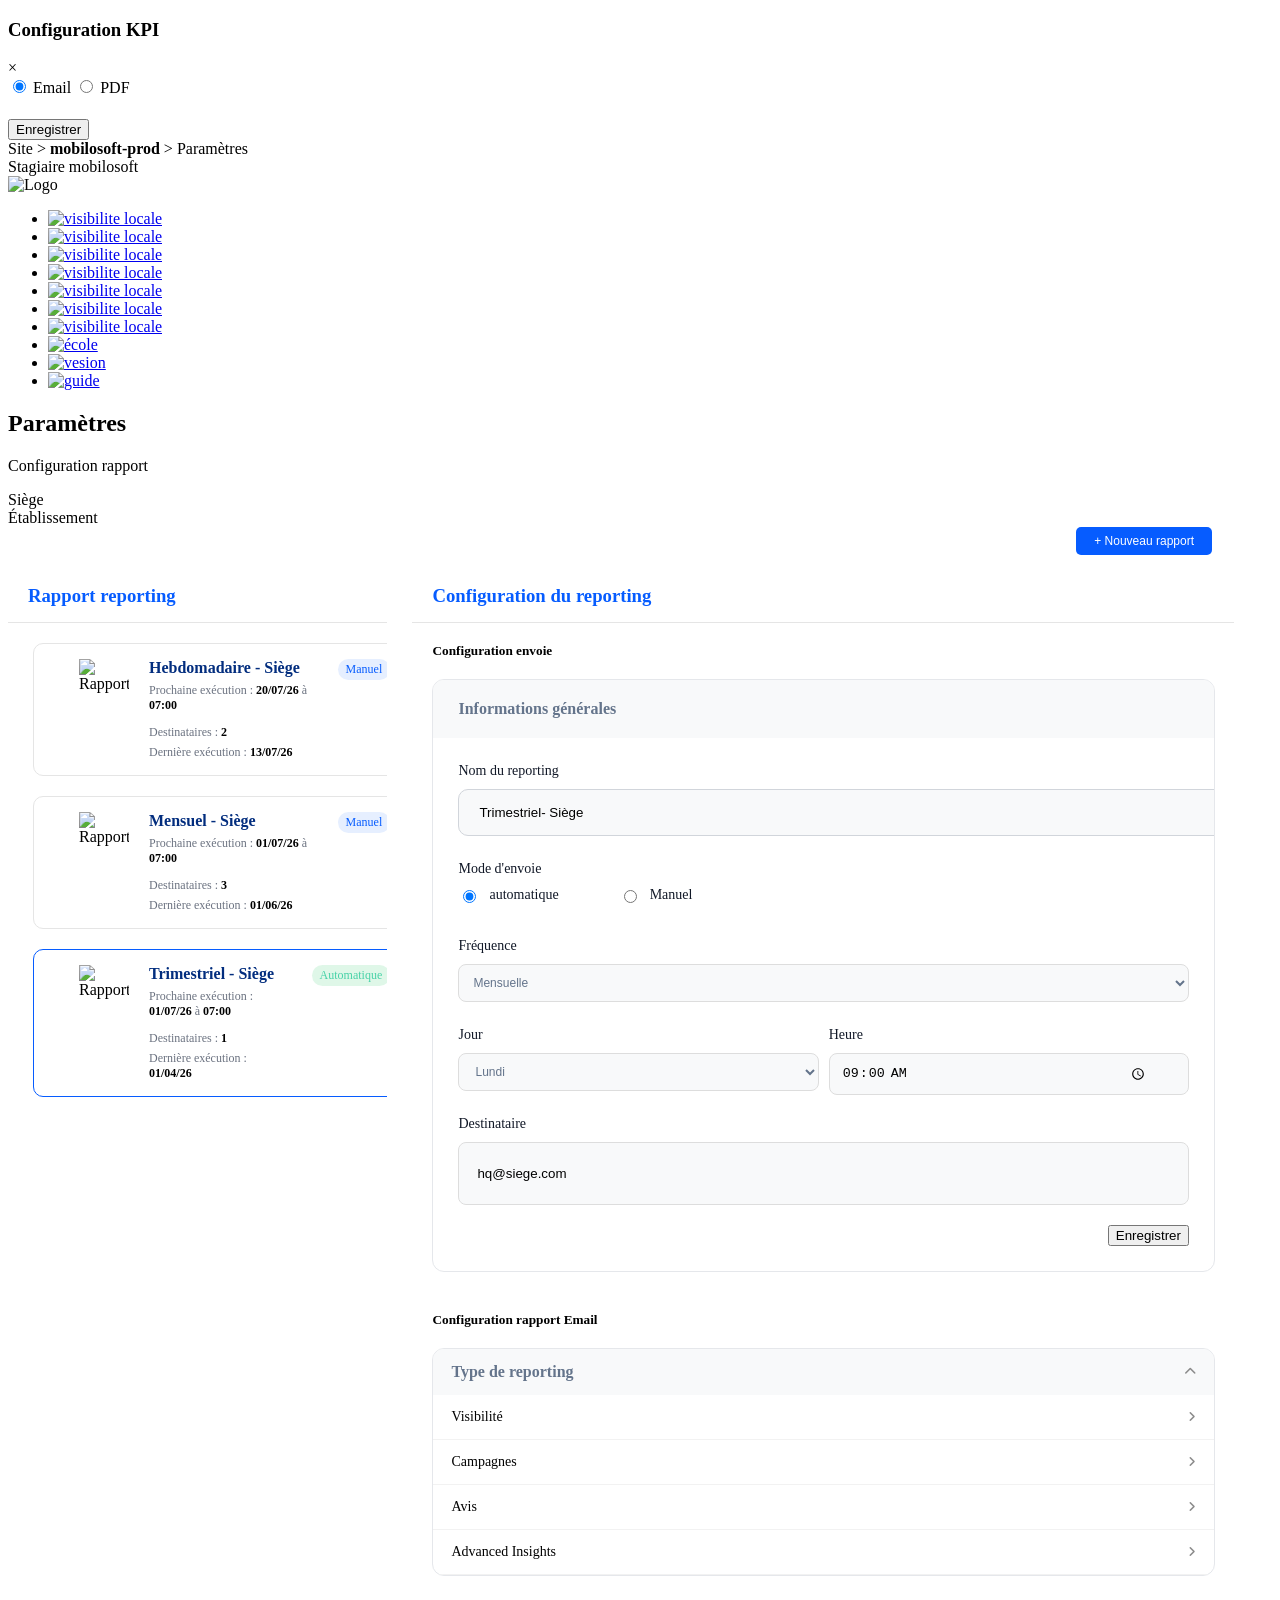
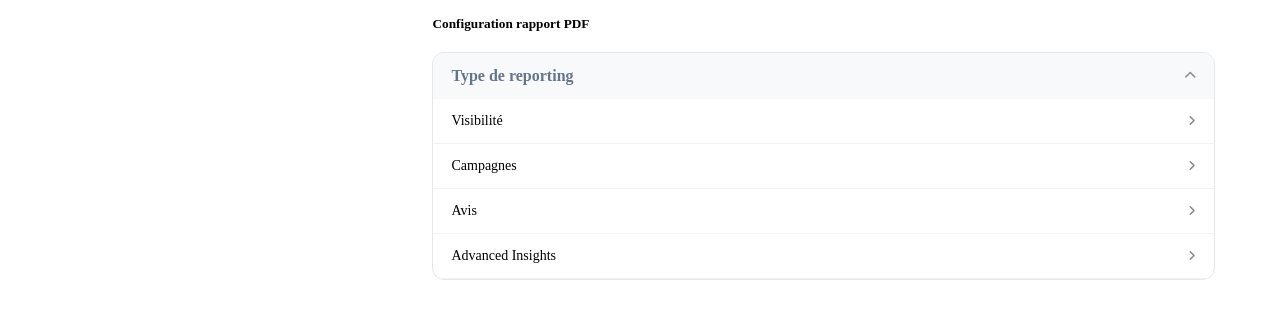
==== commit bca0319b: "go 2" ====
--- a/index.html
+++ b/index.html
@@ -1,502 +1,560 @@
 <!DOCTYPE html>
-<html lang="en">
-  <head>
-    <!-- Required meta tags -->
-    <meta charset="utf-8">
-    <meta name="viewport" content="width=device-width, initial-scale=1, shrink-to-fit=no">
-    <title>Purple Admin</title>
-    <!-- plugins:css -->
-    <link rel="stylesheet" href="assets/vendors/mdi/css/materialdesignicons.min.css">
-    <link rel="stylesheet" href="assets/vendors/ti-icons/css/themify-icons.css">
-    <link rel="stylesheet" href="assets/vendors/css/vendor.bundle.base.css">
-    <link rel="stylesheet" href="assets/vendors/font-awesome/css/font-awesome.min.css">
-    <!-- endinject -->
-    <!-- Plugin css for this page -->
-    <link rel="stylesheet" href="assets/vendors/font-awesome/css/font-awesome.min.css" />
-    <link rel="stylesheet" href="assets/vendors/bootstrap-datepicker/bootstrap-datepicker.min.css">
-    <!-- End plugin css for this page -->
-    <!-- inject:css -->
-    <!-- endinject -->
-    <!-- Layout styles -->
-    <link rel="stylesheet" href="assets/css/style.css">
-    <!-- End layout styles -->
-    <link rel="shortcut icon" href="assets/images/favicon.png" />
-  </head>
-  <body>
-    <div class="container-scroller">
-      <div class="row p-0 m-0 proBanner" id="proBanner">
-        <div class="col-md-12 p-0 m-0">
-          <div class="card-body card-body-padding d-flex align-items-center justify-content-between">
-            <div class="ps-lg-3">
-              <div class="d-flex align-items-center justify-content-between">
-                <p class="mb-0 font-weight-medium me-3 buy-now-text">Free 24/7 customer support, updates, and more with this template!</p>
-                <a href="https://www.bootstrapdash.com/product/purple-bootstrap-admin-template/" target="_blank" class="btn me-2 buy-now-btn border-0">Buy Now</a>
-              </div>
-            </div>
-            <div class="d-flex align-items-center justify-content-between">
-              <a href="https://www.bootstrapdash.com/product/purple-bootstrap-admin-template/"><i class="mdi mdi-home me-3 text-white"></i></a>
-              <button id="bannerClose" class="btn border-0 p-0">
-                <i class="mdi mdi-close text-white mr-0"></i>
-              </button>
-            </div>
-          </div>
+<html lang="fr">
+    <head>
+        <meta charset="UTF-8">
+        <meta name="viewport" content="width=device-width, initial-scale=1.0">
+        <link rel="stylesheet" href="css/style.css">
+        <link rel="stylesheet" href="css/hq.css">
+        <link rel="stylesheet" href="css/franchise.css">
+        <script src="js/script.js"></script>
+        <script src="js/reporting.js"></script>
+        <link rel="preconnect" href="https://fonts.googleapis.com">
+        <link rel="preconnect" href="https://fonts.gstatic.com" crossorigin>
+        <link rel="stylesheet" href="https://cdnjs.cloudflare.com/ajax/libs/font-awesome/6.5.2/css/all.min.css">
+        <link href="https://fonts.googleapis.com/css2?family=Urbanist:wght@400;500;600;700&display=swap" rel="stylesheet">
+        <title>My mobilosoft Settings</title>
+    </head>
+    <!-- Modal KPIs franchisés Hidden-->
+    <div id="kpiModal" class="modal">
+        <div class="modal-content">
+            <div class="modal-header">
+                <h3>Configuration KPI</h3>
+                <span onclick="closeKpiModal()" class="close"> &times; </span>
+            </div>
+            <!-- Select email & pdf -->
+            <div class="modal-body">
+                <div class="report-type">
+                    <!-- Email -->
+                    <label>
+                        <input type="radio" 
+                        name="reportType" 
+                        value="email"
+                        checked
+                        onchange="changeReportType()">
+                        Email
+                    </label>
+                    <!-- PDF -->
+                    <label>
+                        <input type="radio" 
+                        name="reportType" 
+                        value="pdf"
+                        onchange="changeReportType()">
+                        PDF
+                    </label>
+                </div>
+                <!-- box KPIs -->
+                <h4 id="categoryTitle"></h4>
+                <div id="kpiContainer"></div>
+            </div>
+
+            <div class="modal-footer">
+                <button onclick="validateKpis()">
+                    Enregistrer
+                </button>
+            </div>
         </div>
-      </div>
-      <!-- partial:partials/_navbar.html -->
-      <nav class="navbar default-layout-navbar col-lg-12 col-12 p-0 fixed-top d-flex flex-row">
-        <div class="text-center navbar-brand-wrapper d-flex align-items-center justify-content-start">
-          <a class="navbar-brand brand-logo" href="index.html"><img src="assets/images/logo.svg" alt="logo" /></a>
-          <a class="navbar-brand brand-logo-mini" href="index.html"><img src="assets/images/logo-mini.svg" alt="logo" /></a>
+    </div>
+    <!-- BODY -->
+    <body>
+        <!-- Nav Bar  -->
+        <nav class="navbar">
+            <div class="flux">
+                Site &gt; <strong>mobilosoft-prod</strong> &gt; Paramètres
+            </div>
+
+            <div class="user">
+                <span>Stagiaire mobilosoft</span>
+            </div>
+        </nav>
+        <!-- Side Bar -->
+        <div class="sidebar">
+            <div class="sidebar-logo">
+                <img src="img/logo-new.svg" alt="Logo" class="logo">
+            </div>
+
+            <ul class="sidebar-menu">
+                <li> <a href="#"><img src="img/icones/PNG/Visibilité_locale.png" alt="visibilite locale" class="ic_menu"></a></li>
+                <li> <a href="#"><img src="img/icones/PNG/Publicités_locales.png" alt="visibilite locale" class="ic_menu"> </a></li>
+                <li> <a href="#"><img src="img/icones/PNG/E-reputation.png" alt="visibilite locale" class="ic_menu"> </a></li>
+                <li> <a href="#"><img src="img/icones/PNG/Reporting.png" alt="visibilite locale" class="ic_menu"> </a></li>
+                <li> <a href="#"><img src="img/icones/PNG/IA.png" alt="visibilite locale" class="ic_menu"> </a></li>
+                <li> <a href="#" class="active"><img src="img/icones/PNG/Réglages.png" alt="visibilite locale" class="ic_menu"> </a></li>
+                <li> <a href="#"><img src="img/icones/PNG/Compte.png" alt="visibilite locale" class="ic_menu"> </a></li>
+                <li> <a href="#"><img src="img/icones/PNG/Ecole.png" alt="école" class="ic_menu"> </a></li>
+                <li> <a href="#"><img src="img/icones/PNG/Cloud.png" alt="vesion" class="ic_menu"> </a></li>
+                <li> <a href="#"><img src="img/icones/PNG/Guide d_utilisation.png" alt="guide" class="ic_menu"> </a></li>
+            </ul>
         </div>
-        <div class="navbar-menu-wrapper d-flex align-items-stretch">
-          <button class="navbar-toggler navbar-toggler align-self-center" type="button" data-toggle="minimize">
-            <span class="mdi mdi-menu"></span>
-          </button>
-          <div class="search-field d-none d-md-block">
-            <form class="d-flex align-items-center h-100" action="#">
-              <div class="input-group">
-                <div class="input-group-prepend bg-transparent">
-                  <i class="input-group-text border-0 mdi mdi-magnify"></i>
-                </div>
-                <input type="text" class="form-control bg-transparent border-0" placeholder="Search projects">
-              </div>
-            </form>
-          </div>
-          <ul class="navbar-nav navbar-nav-right">
-            <li class="nav-item nav-profile dropdown">
-              <a class="nav-link dropdown-toggle" id="profileDropdown" href="#" data-bs-toggle="dropdown" aria-expanded="false">
-                <div class="nav-profile-img">
-                  <img src="assets/images/faces/face1.jpg" alt="image">
-                  <span class="availability-status online"></span>
-                </div>
-                <div class="nav-profile-text">
-                  <p class="mb-1 text-black">David Greymaax</p>
-                </div>
-              </a>
-              <div class="dropdown-menu navbar-dropdown" aria-labelledby="profileDropdown">
-                <a class="dropdown-item" href="#">
-                  <i class="mdi mdi-cached me-2 text-success"></i> Activity Log </a>
-                <div class="dropdown-divider"></div>
-                <a class="dropdown-item" href="#">
-                  <i class="mdi mdi-logout me-2 text-primary"></i> Signout </a>
-              </div>
-            </li>
-            <li class="nav-item d-none d-lg-block full-screen-link">
-              <a class="nav-link">
-                <i class="mdi mdi-fullscreen" id="fullscreen-button"></i>
-              </a>
-            </li>
-            <li class="nav-item dropdown">
-              <a class="nav-link count-indicator dropdown-toggle" id="messageDropdown" href="#" data-bs-toggle="dropdown" aria-expanded="false">
-                <i class="mdi mdi-email-outline"></i>
-                <span class="count-symbol bg-warning"></span>
-              </a>
-              <div class="dropdown-menu dropdown-menu-end navbar-dropdown preview-list" aria-labelledby="messageDropdown">
-                <h6 class="p-3 mb-0">Messages</h6>
-                <div class="dropdown-divider"></div>
-                <a class="dropdown-item preview-item">
-                  <div class="preview-thumbnail">
-                    <img src="assets/images/faces/face4.jpg" alt="image" class="profile-pic">
-                  </div>
-                  <div class="preview-item-content d-flex align-items-start flex-column justify-content-center">
-                    <h6 class="preview-subject ellipsis mb-1 font-weight-normal">Mark send you a message</h6>
-                    <p class="text-gray mb-0"> 1 Minutes ago </p>
-                  </div>
-                </a>
-                <div class="dropdown-divider"></div>
-                <a class="dropdown-item preview-item">
-                  <div class="preview-thumbnail">
-                    <img src="assets/images/faces/face2.jpg" alt="image" class="profile-pic">
-                  </div>
-                  <div class="preview-item-content d-flex align-items-start flex-column justify-content-center">
-                    <h6 class="preview-subject ellipsis mb-1 font-weight-normal">Cregh send you a message</h6>
-                    <p class="text-gray mb-0"> 15 Minutes ago </p>
-                  </div>
-                </a>
-                <div class="dropdown-divider"></div>
-                <a class="dropdown-item preview-item">
-                  <div class="preview-thumbnail">
-                    <img src="assets/images/faces/face3.jpg" alt="image" class="profile-pic">
-                  </div>
-                  <div class="preview-item-content d-flex align-items-start flex-column justify-content-center">
-                    <h6 class="preview-subject ellipsis mb-1 font-weight-normal">Profile picture updated</h6>
-                    <p class="text-gray mb-0"> 18 Minutes ago </p>
-                  </div>
-                </a>
-                <div class="dropdown-divider"></div>
-                <h6 class="p-3 mb-0 text-center">4 new messages</h6>
-              </div>
-            </li>
-            <li class="nav-item dropdown">
-              <a class="nav-link count-indicator dropdown-toggle" id="notificationDropdown" href="#" data-bs-toggle="dropdown">
-                <i class="mdi mdi-bell-outline"></i>
-                <span class="count-symbol bg-danger"></span>
-              </a>
-              <div class="dropdown-menu dropdown-menu-end navbar-dropdown preview-list" aria-labelledby="notificationDropdown">
-                <h6 class="p-3 mb-0">Notifications</h6>
-                <div class="dropdown-divider"></div>
-                <a class="dropdown-item preview-item">
-                  <div class="preview-thumbnail">
-                    <div class="preview-icon bg-success">
-                      <i class="mdi mdi-calendar"></i>
+
+        <!-- Content -->
+        <div class="body-content">
+            <!-- Paramètres -->
+            <div class="menu-title">
+                <h2>Paramètres</h2>
+            </div> 
+            <!-- Grid Params -->
+            <div class="content">
+                <div class="cont-params">
+                    <p>Configuration rapport</p> 
+                </div>
+            </div>
+            <!-- Menu  HQ - FRANCHISES -->
+            <div class="report-menu">
+
+                <div class="menu-item active" onclick="showTab('siege', this)">
+                    Siège
+                </div>
+            
+                <div class="menu-item" onclick="showTab('etablissement', this)">
+                    Établissement
+                </div>
+            </div>
+            <!-- HQ -->
+            <div id="siege" class="tab-content">
+                <!-- Btn add reporting -->
+                <div class="report-header">
+                    <button class="btn-add-report">
+                        + Nouveau rapport
+                    </button>
+                </div>
+                <!-- content 2 -->
+                <div class="report-container">
+                    <!-- rapport -->
+                    <div class="left-panel">
+                        <h3>Rapport reporting</h3>
+                        <div class="content-left"> 
+                            <div class="rapport-reporting">
+                                <img src="img/icones/bleu/Document.png" alt="Rapport" class="rapport-icon">
+                                <div class="rapport-content">
+                                    <h4>Hebdomadaire - Siège</h4>
+                                    <p class="next-run"> Prochaine exécution : <strong>20/07/26</strong> à <strong>07:00</strong></p>
+                        
+                                    <div class="rapport-info">
+                                        <p>Destinataires : <strong>2</strong></p>
+                                        <p>Dernière exécution : <strong>13/07/26</strong></p>
+                                    </div>
+                                </div>
+                                <span class="status-manuel">
+                                    Manuel
+                                </span>
+                            </div>
+                            <div class="rapport-reporting">
+                                <img src="img/icones/bleu/Document.png" alt="Rapport" class="rapport-icon">
+                                <div class="rapport-content">
+                                    <h4>Mensuel - Siège</h4>
+                                    <p class="next-run"> Prochaine exécution : <strong>01/07/26</strong> à <strong>07:00</strong></p>
+                        
+                                    <div class="rapport-info">
+                                        <p>Destinataires : <strong>3</strong></p>
+                                        <p>Dernière exécution : <strong>01/06/26</strong></p>
+                                    </div>
+                                </div>
+                                <span class="status-manuel">
+                                    Manuel
+                                </span>
+                            </div>
+                            <div class="rapport-reporting">
+                                <img src="img/icones/bleu/Document.png" alt="Rapport" class="rapport-icon">
+                                <div class="rapport-content">
+                                    <h4>Trimestriel - Siège</h4>
+                                    <p class="next-run"> Prochaine exécution : <strong>01/07/26</strong> à <strong>07:00</strong></p>
+                        
+                                    <div class="rapport-info">
+                                        <p>Destinataires : <strong>1</strong></p>
+                                        <p>Dernière exécution : <strong>01/04/26</strong></p>
+                                    </div>
+                                </div>
+                                <span class="status-auto">
+                                    Automatique
+                                </span>
+                            </div>
+                        </div>
                     </div>
-                  </div>
-                  <div class="preview-item-content d-flex align-items-start flex-column justify-content-center">
-                    <h6 class="preview-subject font-weight-normal mb-1">Event today</h6>
-                    <p class="text-gray ellipsis mb-0"> Just a reminder that you have an event today </p>
-                  </div>
-                </a>
-                <div class="dropdown-divider"></div>
-                <a class="dropdown-item preview-item">
-                  <div class="preview-thumbnail">
-                    <div class="preview-icon bg-warning">
-                      <i class="mdi mdi-cog"></i>
+                    <!-- configuration -->
+                    <div class="right-panel">
+                        <h3>Configuration du reporting</h3>
+                        <!-- Config de base -->
+                        <h5>Configuration envoie</h5>
+                        <div class="config-card">
+                            <div class="config-header">
+                                Informations générales
+                            </div>
+                            <div class="config-body">
+                                <!-- Titre du rapport -->
+                                <label>Nom du reporting</label>
+                                <input type="text" placeholder="Email Hebdomadaire-Siège" value="Trimestriel- Siège">
+                                <!-- Envoie -->
+                                <label>Mode d'envoie</label>
+                                <div class="mode-choice">
+                                    <label>
+                                        <input type="radio" name="modeEnvoieSiege" value="automatique" checked>
+                                        automatique
+                                    </label>
+                                    <label>
+                                        <input type="radio" name="modeEnvoieSiege" value="manuel" >
+                                        Manuel
+                                    </label>
+                                </div>
+                                <div class="scheduleConfig">
+                                    <!-- Fréquence -->
+                                    <label for="frequence">Fréquence</label>
+                                    <select id="frequence" name="frequence">
+                                        <option value="hebdomadaire">Hebdomadaire</option>
+                                        <option value="mensuelle" selected>Mensuelle</option>
+                                        <option value="trimestrielle">Trimestrielle</option>
+                                    </select>
+                                    <div class="schedule-row">
+                                        <!-- Jour -->
+                                        <div class="field">
+                                            <label for="jour">Jour</label>
+                                            <div class="input-small">
+                                                <select id="jour" name="jour">
+                                                    <option value="lundi" selected>Lundi</option>
+                                                    <option value="mardi">Mardi</option>
+                                                    <option value="mercredi">Mercredi</option>
+                                                    <option value="jeudi">Jeudi</option>
+                                                    <option value="vendredi">Vendredi</option>
+                                                    <option value="samedi">Samedi</option>
+                                                    <option value="dimanche">Dimanche</option>
+                                                </select>
+                                            </div>
+                                        </div>
+                                        <!-- Heure -->
+                                        <div class="field">
+                                            <label for="heure">Heure</label>
+                                            <div class="input-small">
+                                                <input type="time" id="heure" name="heure" value="09:00">
+                                            </div>
+                                        </div>
+                                    </div>
+                                </div>
+                                 <!-- Période du reportings -->
+                                <div class="manualConfig hidden">
+                                    <label for="dateRange">Période du reporting</label>
+                                    <input
+                                        type="text"
+                                        id="dateRange"
+                                        name="dateRange"
+                                        placeholder="Sélectionner une période"
+                                        readonly
+                                    >
+                                </div>
+                                <!-- Destinataire -->
+                                <label>Destinataire</label>
+                                <div class="email-container">
+                                    <div class="emailTags"></div>
+                                    <input type="email" class="emailInput" placeholder="Email Siège" value="hq@siege.com">
+                                </div>
+                                <!-- Enregistrer & envoyer -->
+                               <div class="manual-send-container">
+                                    <button class="manual-send" onclick="validateKpis()">
+                                        Enregistrer
+                                    </button>
+
+                                    <button class="manual-send-btn hidden" onclick="sendReporting()">
+                                        Envoyer
+                                    </button>
+                                </div>
+                            </div>
+                        </div>
+                        <!-- Email -->
+                        <h5>Configuration rapport Email</h5>
+                        <div class="config-card">
+                            <!-- Type de reportings -->
+                            <div id="reportTypesEmail">
+                                <div class="config-header-report" onclick="toggleReporting('Email')">
+                                    <span>Type de reporting</span>
+                                    <i id="reportArrowEmail" class="fa-solid fa-chevron-up"></i>
+                                </div>
+                                <div id="reportListEmail" class="report-list ">
+                                    <div class="report-item" onclick="openReport('visibility','Email')">
+                                        <span>Visibilité</span>
+                                        <i class="fa-solid fa-angle-right"></i>
+                                    </div>
+                                    <div class="report-item" onclick="openReport('campaign','Email')">
+                                        <span>Campagnes</span>
+                                        <i class="fa-solid fa-angle-right"></i>
+                                    </div>
+                                    <div class="report-item" onclick="openReport('reviews','Email')">
+                                        <span>Avis</span>
+                                        <i class="fa-solid fa-angle-right"></i>
+                                    </div>
+                                    <div class="report-item" onclick="openReport('ai','Email')">
+                                        <span>Advanced Insights</span>
+                                        <i class="fa-solid fa-angle-right"></i>
+                                    </div>
+                                </div>
+                            </div>
+                            <!-- Détails KPIs -->
+                            <div id="reportKpisEmail" class="hidden">
+                                <div class="config-header-report">
+                                    <span onclick="backToReports('Email')" style="cursor:pointer;">
+                                        <i class="fa-solid fa-arrow-left"></i>
+                                        Retour
+                                    </span>
+                                    <button class="validate-btn" onclick="validateKpis()">
+                                        Enregistrer
+                                    </button>
+                                </div>
+                                <!-- box KPIs Email -->
+                                <h4 id="reportTitleEmail"></h4>
+                                <div id="kpiContainerEmail"></div>
+                            </div>
+                        </div>
+                        <!-- Pdf -->
+                        <h5>Configuration rapport PDF</h5>
+                        <div class="config-card">
+                            <!-- Type de reportings -->
+                            <div id="reportTypesPdf">
+                                <div class="config-header-report" onclick="toggleReporting('Pdf')">
+                                    <span>Type de reporting</span>
+                                    <i id="reportArrowPdf" class="fa-solid fa-chevron-up"></i>
+                                </div>
+                                <div id="reportListPdf" class="report-list ">
+                                    <div class="report-item" onclick="openReport('visibility', 'Pdf')">
+                                        <span>Visibilité</span>
+                                        <i class="fa-solid fa-angle-right"></i>
+                                    </div>
+                                    <div class="report-item" onclick="openReport('campaign', 'Pdf')">
+                                        <span>Campagnes</span>
+                                        <i class="fa-solid fa-angle-right"></i>
+                                    </div>
+                                    <div class="report-item" onclick="openReport('reviews', 'Pdf')">
+                                        <span>Avis</span>
+                                        <i class="fa-solid fa-angle-right"></i>
+                                    </div>
+                                    <div class="report-item" onclick="openReport('ai', 'Pdf')">
+                                        <span>Advanced Insights</span>
+                                        <i class="fa-solid fa-angle-right"></i>
+                                    </div>
+                                </div>
+                            </div>
+                            <!-- Détails KPIs -->
+                            <div id="reportKpisPdf" class="hidden">
+                                <div class="config-header-report">
+                                    <span onclick="backToReports('Pdf')" style="cursor:pointer;">
+                                        <i class="fa-solid fa-arrow-left"></i>
+                                        Retour
+                                    </span>
+                                    <button class="validate-btn" onclick="validateKpis()">
+                                        Enregistrer
+                                    </button>
+                                </div>
+                                <!-- box KPIs Email -->
+                                <h4 id="reportTitlePdf"></h4>
+                                <div id="kpiContainerPdf"></div>
+                            </div>
+                        </div>
                     </div>
-                  </div>
-                  <div class="preview-item-content d-flex align-items-start flex-column justify-content-center">
-                    <h6 class="preview-subject font-weight-normal mb-1">Settings</h6>
-                    <p class="text-gray ellipsis mb-0"> Update dashboard </p>
-                  </div>
-                </a>
-                <div class="dropdown-divider"></div>
-                <a class="dropdown-item preview-item">
-                  <div class="preview-thumbnail">
-                    <div class="preview-icon bg-info">
-                      <i class="mdi mdi-link-variant"></i>
+                </div>
+            </div>
+            
+            <!-- FRANCHISES -->
+            <div id="etablissement" class="tab-content hidden">
+                <div class="etablissement-container">
+                    <!-- 1 grid -->
+                    <div class="one-panel">
+                        <h3>Établissement</h3>
+                        <!-- bar de recherche -->
+                        <div class="content-one">
+                            <div class="search-box">
+                                <input type="text" placeholder="Rechercher un établissement">
+                                <i class="fa fa-search"></i>
+                            </div>
+                            <!-- séléction établissement -->
+                            <div class="etablissement-list">
+                                <div class="select-item">
+                                    <input type="checkbox" checked>
+                                    <span>Tout sélectionner</span>
+                                </div>
+                                <div class="select-item">
+                                    <input type="checkbox" checked>
+                                    <span>Delhaize Ottignies</span>
+                                </div>
+                                <div class="select-item">
+                                    <input type="checkbox" checked>
+                                    <span>Delhaize Flagey</span>
+                                </div>
+                                <div class="select-item">
+                                    <input type="checkbox" checked>
+                                    <span>Delhaize Genval</span>
+                                </div>
+                                <div class="select-item">
+                                    <input type="checkbox" checked>
+                                    <span>Delhaize Tournai</span>
+                                </div>
+                            </div>
+                        </div>
                     </div>
-                  </div>
-                  <div class="preview-item-content d-flex align-items-start flex-column justify-content-center">
-                    <h6 class="preview-subject font-weight-normal mb-1">Launch Admin</h6>
-                    <p class="text-gray ellipsis mb-0"> New admin wow! </p>
-                  </div>
-                </a>
-                <div class="dropdown-divider"></div>
-                <h6 class="p-3 mb-0 text-center">See all notifications</h6>
-              </div>
-            </li>
-            <li class="nav-item nav-logout d-none d-lg-block">
-              <a class="nav-link" href="#">
-                <i class="mdi mdi-power"></i>
-              </a>
-            </li>
-            <li class="nav-item nav-settings d-none d-lg-block">
-              <a class="nav-link" href="#">
-                <i class="mdi mdi-format-line-spacing"></i>
-              </a>
-            </li>
-          </ul>
-          <button class="navbar-toggler navbar-toggler-right d-lg-none align-self-center" type="button" data-toggle="offcanvas">
-            <span class="mdi mdi-menu"></span>
-          </button>
+                    <div class="two-panel">
+                        <h3>Rapports établissement</h3>
+                        <div class="content-two">
+                            <!-- Btn add reportingt -->
+                            <button class="new-report-btn">
+                                + Nouveau rapport
+                            </button>
+                            <!-- liste de reportingt -->
+                            <div class="report-card">
+                                <div class="report-icon">
+                                    <img src="img/icones/bleu/Document.png" alt="Rapport" class="rapport-icon">
+                                </div>
+                                <div class="report-text">
+                                    <h4>Hebdomadaire - Établissement</h4>
+                                    <p>Chaque lundi à <strong>08:00</strong> </p>
+                                </div>
+                                <span class="status">
+                                    Automatique
+                                </span>
+                            </div>
+                        </div>
+                    </div>
+                    <div class="three-panel">
+                        <h3>Configuration du reporting</h3>
+                        <!-- Config de base -->
+                        <h5>Configuration envoie</h5>
+                        <div class="config-card">
+                            <div class="config-header">
+                                Informations générales
+                            </div>
+                            <div class="config-body">
+                                <!-- Titre du rapport -->
+                                <label>Nom du reporting</label>
+                                <input type="text" placeholder="Email Hebdomadaire-Siège" value="Trimestriel- Siège">
+                                <!-- Envoie -->
+                                <label>Mode d'envoie</label>
+                                <div class="mode-choice">
+                                    <label>
+                                        <input type="radio" name="modeEnvoieEtab" value="automatique" checked>
+                                        automatique
+                                    </label>
+                                    <label>
+                                        <input type="radio" name="modeEnvoieEtab" value="manuel" >
+                                        Manuel
+                                    </label>
+                                </div>
+                                <div class="scheduleConfig">
+                                    <!-- Fréquence -->
+                                    <label for="frequence">Fréquence</label>
+                                    <select id="frequence" name="frequence">
+                                        <option value="hebdomadaire" selected>Hebdomadaire</option>
+                                        <option value="mensuelle">Mensuelle</option>
+                                        <option value="trimestrielle">Trimestrielle</option>
+                                    </select>
+                                    <div class="schedule-row">
+                                        <!-- Jour -->
+                                        <div class="field">
+                                            <label for="jour">Jour</label>
+                                            <div class="input-small">
+                                                <select id="jour" name="jour">
+                                                    <option value="lundi" selected>Lundi</option>
+                                                    <option value="mardi">Mardi</option>
+                                                    <option value="mercredi">Mercredi</option>
+                                                    <option value="jeudi">Jeudi</option>
+                                                    <option value="vendredi">Vendredi</option>
+                                                    <option value="samedi">Samedi</option>
+                                                    <option value="dimanche">Dimanche</option>
+                                                </select>
+                                            </div>
+                                        </div>
+                                        <!-- Heure -->
+                                        <div class="field">
+                                            <label for="heure">Heure</label>
+                                            <div class="input-small">
+                                                <input type="time" id="heure" name="heure" value="09:00">
+                                            </div>
+                                        </div>
+                                    </div>
+                                </div>
+                                 <!-- Période du reportings -->
+                                <div class="manualConfig hidden">
+                                    <label for="dateRange">Période du reporting</label>
+                                    <input
+                                        type="text"
+                                        id="dateRange"
+                                        name="dateRange"
+                                        placeholder="Sélectionner une période"
+                                        readonly
+                                    >
+                                </div>
+                                <!-- Destinataire -->
+                                <label>Destinataire</label>
+                                <div class="email-container">
+                                    <div class="emailTags"></div>
+                                    <input type="email" class="emailInput" placeholder="Email Siège" value="hq@siege.com">
+                                </div>
+                                <!-- Enregistrer & manuel -->
+                                <div class="manual-send-container">
+                                    <button class="manual-send" onclick="validateKpis()">
+                                        Enregistrer
+                                    </button>
+
+                                    <button class="manual-send-btn hidden" onclick="sendReporting()">
+                                        Envoyer
+                                    </button>
+                                </div>
+                            </div>
+                        </div>
+                        <h5>Configuration rapport Reporting</h5>
+                        <div class="reporting-config-grid">
+                            <!-- visibilité -->
+                            <div class="reporting-card">
+                                <div class="reporting-icon">
+                                    <i class="fa-solid fa-chart-column"></i>
+                                </div>
+                                <h4>Reporting visibilité</h4>
+                                <p>Analyse de la présence en ligne de votre établissement</p>
+                                <button  onclick="openKpiModal('visibility')" >
+                                    Configurer
+                                </button>
+                            </div>
+                            <!-- campagne -->
+                            <div class="reporting-card">
+                                <div class="reporting-icon">
+                                    <i class="fa-solid fa-bullhorn"></i>
+                                </div>
+                                <h4>Reporting campagne</h4>
+                                <p>Analyse de la performance de vos campagnes locales</p>
+                                <button  onclick="openKpiModal('campaign')" >
+                                    Configurer
+                                </button>
+                            </div>
+                            <!-- avis -->
+                            <div class="reporting-card">
+                                <div class="reporting-icon">
+                                    <i class="fa-solid fa-comment-dots"></i>
+                                </div>
+                                <h4>Reporting avis</h4>
+                                <p>Analyse de la satisfaction et des retours clients</p>
+                                <button  onclick="openKpiModal('reviews')" >
+                                    Configurer
+                                </button>
+                            </div>
+                            <!-- Advanced Insight -->
+                            <div class="reporting-card">                                   
+                                <div class="reporting-icon">
+                                    <i class="fa-solid fa-wand-magic-sparkles"></i>
+                                </div>
+                                <h4>Advanced Insight</h4>
+                                <p>Analyse IA et recommandations pour votre établissement</p>
+                                <button  onclick="openKpiModal('ai')" >
+                                    Configurer
+                                </button>
+                            </div>
+                        </div>
+                        <div class="manual-send-container">
+                            <button class="manual-send" onclick="validateKpis()">
+                                Enregistrer
+                            </button>
+                        </div>
+                    </div>
+                </div>
+            </div>
         </div>
-      </nav>
-      <!-- partial -->
-      <div class="container-fluid page-body-wrapper">
-        <!-- partial:partials/_sidebar.html -->
-        <nav class="sidebar sidebar-offcanvas" id="sidebar">
-          <ul class="nav">
-            <li class="nav-item nav-profile">
-              <a href="#" class="nav-link">
-                <div class="nav-profile-image">
-                  <img src="assets/images/faces/face1.jpg" alt="profile" />
-                  <span class="login-status online"></span>
-                  <!--change to offline or busy as needed-->
-                </div>
-                <div class="nav-profile-text d-flex flex-column">
-                  <span class="font-weight-bold mb-2">David Grey. H</span>
-                  <span class="text-secondary text-small">Project Manager</span>
-                </div>
-                <i class="mdi mdi-bookmark-check text-success nav-profile-badge"></i>
-              </a>
-            </li>
-            <li class="nav-item">
-              <a class="nav-link" href="index.html">
-                <span class="menu-title">Dashboard</span>
-                <i class="mdi mdi-home menu-icon"></i>
-              </a>
-            </li>
-            <li class="nav-item">
-              <a class="nav-link" data-bs-toggle="collapse" href="#ui-basic" aria-expanded="false" aria-controls="ui-basic">
-                <span class="menu-title">Basic UI Elements</span>
-                <i class="menu-arrow"></i>
-                <i class="mdi mdi-crosshairs-gps menu-icon"></i>
-              </a>
-              <div class="collapse" id="ui-basic">
-                <ul class="nav flex-column sub-menu">
-                  <li class="nav-item">
-                    <a class="nav-link" href="pages/ui-features/buttons.html">Buttons</a>
-                  </li>
-                  <li class="nav-item">
-                    <a class="nav-link" href="pages/ui-features/dropdowns.html">Dropdowns</a>
-                  </li>
-                  <li class="nav-item">
-                    <a class="nav-link" href="pages/ui-features/typography.html">Typography</a>
-                  </li>
-                </ul>
-              </div>
-            </li>
-            <li class="nav-item">
-              <a class="nav-link" data-bs-toggle="collapse" href="#icons" aria-expanded="false" aria-controls="icons">
-                <span class="menu-title">Icons</span>
-                <i class="mdi mdi-contacts menu-icon"></i>
-              </a>
-              <div class="collapse" id="icons">
-                <ul class="nav flex-column sub-menu">
-                  <li class="nav-item">
-                    <a class="nav-link" href="pages/icons/font-awesome.html">Font Awesome</a>
-                  </li>
-                </ul>
-              </div>
-            </li>
-            <li class="nav-item">
-              <a class="nav-link" data-bs-toggle="collapse" href="#forms" aria-expanded="false" aria-controls="forms">
-                <span class="menu-title">Forms</span>
-                <i class="mdi mdi-format-list-bulleted menu-icon"></i>
-              </a>
-              <div class="collapse" id="forms">
-                <ul class="nav flex-column sub-menu">
-                  <li class="nav-item">
-                    <a class="nav-link" href="pages/forms/basic_elements.html">Form Elements</a>
-                  </li>
-                </ul>
-              </div>
-            </li>
-            <li class="nav-item">
-              <a class="nav-link" data-bs-toggle="collapse" href="#charts" aria-expanded="false" aria-controls="charts">
-                <span class="menu-title">Charts</span>
-                <i class="mdi mdi-chart-bar menu-icon"></i>
-              </a>
-              <div class="collapse" id="charts">
-                <ul class="nav flex-column sub-menu">
-                  <li class="nav-item">
-                    <a class="nav-link" href="pages/charts/chartjs.html">ChartJs</a>
-                  </li>
-                </ul>
-              </div>
-            </li>
-            <li class="nav-item">
-              <a class="nav-link" data-bs-toggle="collapse" href="#tables" aria-expanded="false" aria-controls="tables">
-                <span class="menu-title">Tables</span>
-                <i class="mdi mdi-table-large menu-icon"></i>
-              </a>
-              <div class="collapse" id="tables">
-                <ul class="nav flex-column sub-menu">
-                  <li class="nav-item">
-                    <a class="nav-link" href="pages/tables/basic-table.html">Basic table</a>
-                  </li>
-                </ul>
-              </div>
-            </li>
-            <li class="nav-item">
-              <a class="nav-link" data-bs-toggle="collapse" href="#auth" aria-expanded="false" aria-controls="auth">
-                <span class="menu-title">User Pages</span>
-                <i class="menu-arrow"></i>
-                <i class="mdi mdi-lock menu-icon"></i>
-              </a>
-              <div class="collapse" id="auth">
-                <ul class="nav flex-column sub-menu">
-                  <li class="nav-item">
-                    <a class="nav-link" href="pages/samples/blank-page.html"> Blank Page </a>
-                  </li>
-                  <li class="nav-item">
-                    <a class="nav-link" href="pages/samples/login.html"> Login </a>
-                  </li>
-                  <li class="nav-item">
-                    <a class="nav-link" href="pages/samples/register.html"> Register </a>
-                  </li>
-                  <li class="nav-item">
-                    <a class="nav-link" href="pages/samples/error-404.html"> 404 </a>
-                  </li>
-                  <li class="nav-item">
-                    <a class="nav-link" href="pages/samples/error-500.html"> 500 </a>
-                  </li>
-                </ul>
-              </div>
-            </li>
-            <li class="nav-item">
-              <a class="nav-link" href="docs/documentation.html" target="_blank">
-                <span class="menu-title">Documentation</span>
-                <i class="mdi mdi-file-document-box menu-icon"></i>
-              </a>
-            </li>
-          </ul>
-        </nav>
-        <!-- partial -->
-        <div class="main-panel">
-          <div class="content-wrapper">
-            <div class="page-header">
-              <h3 class="page-title">
-                <span class="page-title-icon bg-gradient-primary text-white me-2">
-                  <i class="mdi mdi-home"></i>
-                </span> Dashboard
-              </h3>
-              <nav aria-label="breadcrumb">
-                <ul class="breadcrumb">
-                  <li class="breadcrumb-item active" aria-current="page">
-                    <span></span>Overview <i class="mdi mdi-alert-circle-outline icon-sm text-primary align-middle"></i>
-                  </li>
-                </ul>
-              </nav>
-            </div>
-            <div class="row">
-              <div class="col-md-4 stretch-card grid-margin">
-                <div class="card bg-gradient-danger card-img-holder text-white">
-                  <div class="card-body">
-                    <img src="assets/images/dashboard/circle.svg" class="card-img-absolute" alt="circle-image" />
-                    <h4 class="font-weight-normal mb-3">Weekly Sales <i class="mdi mdi-chart-line mdi-24px float-end"></i>
-                    </h4>
-                    <h2 class="mb-5">$ 15,0000</h2>
-                    <h6 class="card-text">Increased by 60%</h6>
-                  </div>
-                </div>
-              </div>
-              <div class="col-md-4 stretch-card grid-margin">
-                <div class="card bg-gradient-info card-img-holder text-white">
-                  <div class="card-body">
-                    <img src="assets/images/dashboard/circle.svg" class="card-img-absolute" alt="circle-image" />
-                    <h4 class="font-weight-normal mb-3">Weekly Orders <i class="mdi mdi-bookmark-outline mdi-24px float-end"></i>
-                    </h4>
-                    <h2 class="mb-5">45,6334</h2>
-                    <h6 class="card-text">Decreased by 10%</h6>
-                  </div>
-                </div>
-              </div>
-              <div class="col-md-4 stretch-card grid-margin">
-                <div class="card bg-gradient-success card-img-holder text-white">
-                  <div class="card-body">
-                    <img src="assets/images/dashboard/circle.svg" class="card-img-absolute" alt="circle-image" />
-                    <h4 class="font-weight-normal mb-3">Visitors Online <i class="mdi mdi-diamond mdi-24px float-end"></i>
-                    </h4>
-                    <h2 class="mb-5">95,5741</h2>
-                    <h6 class="card-text">Increased by 5%</h6>
-                  </div>
-                </div>
-              </div>
-            </div>
-            <div class="row">
-              <div class="col-md-7 grid-margin stretch-card">
-                <div class="card">
-                  <div class="card-body">
-                    <div class="clearfix">
-                      <h4 class="card-title float-start">Visit And Sales Statistics</h4>
-                      <div id="visit-sale-chart-legend" class="rounded-legend legend-horizontal legend-top-right float-end"></div>
-                    </div>
-                    <canvas id="visit-sale-chart" class="mt-4"></canvas>
-                  </div>
-                </div>
-              </div>
-              <div class="col-md-5 grid-margin stretch-card">
-                <div class="card">
-                  <div class="card-body">
-                    <h4 class="card-title">Traffic Sources</h4>
-                    <div class="doughnutjs-wrapper d-flex justify-content-center">
-                      <canvas id="traffic-chart"></canvas>
-                    </div>
-                    <div id="traffic-chart-legend" class="rounded-legend legend-vertical legend-bottom-left pt-4"></div>
-                  </div>
-                </div>
-              </div>
-            </div>
-            <div class="row">
-              <div class="col-12 grid-margin">
-                <div class="card">
-                  <div class="card-body">
-                    <h4 class="card-title">Recent Tickets</h4>
-                    <div class="table-responsive">
-                      <table class="table">
-                        <thead>
-                          <tr>
-                            <th> Assignee </th>
-                            <th> Subject </th>
-                            <th> Status </th>
-                            <th> Last Update </th>
-                            <th> Tracking ID </th>
-                          </tr>
-                        </thead>
-                        <tbody>
-                          <tr>
-                            <td>
-                              <img src="assets/images/faces/face1.jpg" class="me-2" alt="image"> David Grey
-                            </td>
-                            <td> Fund is not recieved </td>
-                            <td>
-                              <label class="badge badge-gradient-success">DONE</label>
-                            </td>
-                            <td> Dec 5, 2017 </td>
-                            <td> WD-12345 </td>
-                          </tr>
-                          <tr>
-                            <td>
-                              <img src="assets/images/faces/face2.jpg" class="me-2" alt="image"> Stella Johnson
-                            </td>
-                            <td> High loading time </td>
-                            <td>
-                              <label class="badge badge-gradient-warning">PROGRESS</label>
-                            </td>
-                            <td> Dec 12, 2017 </td>
-                            <td> WD-12346 </td>
-                          </tr>
-                          <tr>
-                            <td>
-                              <img src="assets/images/faces/face3.jpg" class="me-2" alt="image"> Marina Michel
-                            </td>
-                            <td> Website down for one week </td>
-                            <td>
-                              <label class="badge badge-gradient-info">ON HOLD</label>
-                            </td>
-                            <td> Dec 16, 2017 </td>
-                            <td> WD-12347 </td>
-                          </tr>
-                          <tr>
-                            <td>
-                              <img src="assets/images/faces/face4.jpg" class="me-2" alt="image"> John Doe
-                            </td>
-                            <td> Loosing control on server </td>
-                            <td>
-                              <label class="badge badge-gradient-danger">REJECTED</label>
-                            </td>
-                            <td> Dec 3, 2017 </td>
-                            <td> WD-12348 </td>
-                          </tr>
-                        </tbody>
-                      </table>
-                    </div>
-                  </div>
-                </div>
-              </div>
-            </div>
-          </div>
-          <!-- content-wrapper ends -->
-          <!-- partial:partials/_footer.html -->
-          <footer class="footer">
-            <div class="d-sm-flex justify-content-center justify-content-sm-between">
-              <span class="text-muted text-center text-sm-left d-block d-sm-inline-block">Copyright © 2023 <a href="https://www.bootstrapdash.com/" target="_blank">BootstrapDash</a>. All rights reserved.</span>
-              <span class="float-none float-sm-right d-block mt-1 mt-sm-0 text-center">Hand-crafted & made with <i class="mdi mdi-heart text-danger"></i></span>
-            </div>
-          </footer>
-          <!-- partial -->
-        </div>
-        <!-- main-panel ends -->
-      </div>
-      <!-- page-body-wrapper ends -->
-    </div>
-    <!-- container-scroller -->
-    <!-- plugins:js -->
-    <script src="assets/vendors/js/vendor.bundle.base.js"></script>
-    <!-- endinject -->
-    <!-- Plugin js for this page -->
-    <script src="assets/vendors/chart.js/chart.umd.js"></script>
-    <script src="assets/vendors/bootstrap-datepicker/bootstrap-datepicker.min.js"></script>
-    <!-- End plugin js for this page -->
-    <!-- inject:js -->
-    <script src="assets/js/off-canvas.js"></script>
-    <script src="assets/js/misc.js"></script>
-    <script src="assets/js/settings.js"></script>
-    <script src="assets/js/todolist.js"></script>
-    <script src="assets/js/jquery.cookie.js"></script>
-    <!-- endinject -->
-    <!-- Custom js for this page -->
-    <script src="assets/js/dashboard.js"></script>
-    <!-- End custom js for this page -->
-  </body>
+        <div id="toast-container"></div>
+    </body>
+    <link rel="stylesheet" href="https://cdn.jsdelivr.net/npm/flatpickr/dist/flatpickr.min.css">
+        <script src="https://cdn.jsdelivr.net/npm/flatpickr"></script>
+        <script src="https://cdn.jsdelivr.net/npm/flatpickr/dist/l10n/fr.js"></script>
+    <script src="js/config.js"></script>
+    
 </html>
--- a/css/hq.css
+++ b/css/hq.css
@@ -0,0 +1,421 @@
+/* Btn add reporting */
+.report-header {
+    display: flex;
+    justify-content: flex-end;
+    margin-bottom: 10px;
+    margin-right: 60px;
+}
+
+.btn-add-report {
+    background-color: #065CFF;
+    color: white;
+    border: none;
+    border-radius: 5px;
+    padding: 7px 18px;
+    font-family: 'Arial', sans-serif;
+    font-size: 12px;
+    cursor: pointer;
+}
+
+.btn-add-report:hover {
+    background-color: #0448c9;
+}
+
+/* content 2 */
+.report-container {
+    display: flex;
+    gap: 2%;
+}
+.report-container h3 {
+    border-bottom: 1px solid #E5E5E5; 
+    color: #065CFF;
+    padding-bottom: 15px;           
+    margin-bottom: 20px;            
+    width: 100%;                    
+    box-sizing: border-box; 
+    margin-top: 20px;   
+    padding-left: 20px;   
+    padding-right: 20px;   
+}
+
+.left-panel {
+    width: 30%;
+    height: 650px;
+    background: white;
+    border-radius: 10px;
+    padding: 0px;
+    overflow-y: auto;
+}
+
+.right-panel {
+    position: relative;
+    width: 65%;
+    background: white;
+    padding: 0px;
+    border-radius: 10px;
+}
+
+/* HQ-left */
+.content-left{
+    margin-top: 20px;
+}
+.rapport-reporting {
+    display: flex;
+    width: 90%;
+    gap: 20px;
+    background: #ffffff;
+    border:1px solid #E5E5E5;
+    border-radius: 10px;
+    margin-left: 25px;
+    margin-top: 20px;
+    padding: 15px;
+    cursor: pointer;
+}
+
+.rapport-reporting:hover {
+    box-shadow: 0 2px 8px rgba(0,0,0,0.1);
+}
+
+.rapport-icon {
+    margin-left: 30px;
+    width: 50px;
+    height: 50px;
+    object-fit: contain;
+}
+
+.rapport-content {
+    flex: 1;
+}
+
+.rapport-content h4 {
+    margin: 0;
+    font-weight: 600;
+    color: #022D7E;
+}
+
+.next-run {
+    margin: 6px 0 12px;
+    font-size: 12px;
+    color: #6B7280;
+}
+
+.rapport-info {
+    display: flex;
+    flex-direction: column;
+    gap: 5px;
+}
+
+.rapport-info p {
+    margin: 0;
+    font-size: 12px;
+    color: #6B7280;
+}
+
+.rapport-info strong,
+.next-run strong {
+    color: #000000;
+    font-size: 12px;
+}
+
+.status-auto {
+    margin-left:auto;
+    align-self: flex-start;  
+    background:#DFF7E8;
+    color:#47D2A7;
+    border-radius:12px;
+    padding:3px 8px;
+    font-size:12px;
+}
+
+.status-manuel {
+    margin-left:auto;
+    align-self: flex-start;  
+    background:#E6EFFF;
+    color:#065CFF;
+    border-radius:12px;
+    padding:3px 8px;
+    font-size:12px;
+}
+
+.rapport-reporting:has(.status-auto) {
+    border: 1px solid #065CFF;
+}
+
+/* HQ-right */
+.right-panel h5 {
+    padding-left: 20px;   
+    margin: 20px 0 20px;
+}
+
+.config-card {
+    border: 1px solid #E5E7EB;
+    width: 95%;
+    margin-left: 20px;
+    border-radius: 12px;
+    overflow: hidden;
+    margin-bottom: 40px;
+}
+
+.config-header {
+    background: #F8F9FA;
+    padding: 20px 25px;
+    font-size: 16px;
+    font-weight: 600;
+    color: #64748B;
+}
+
+/* Config 1 */
+.config-body {
+    padding: 25px;
+}
+
+.config-body label {
+    display: block;
+    font-size: 14px;
+    margin-bottom: 10px;
+    color: #111827;
+}
+
+.config-body input[type="text"] {
+    width: 100%;
+    height: 45px;
+    border: 1px solid #D1D5DB;
+    background: #f8f9fa;
+    border-radius: 10px;
+    padding: 0 20px;
+    margin-bottom: 25px;
+    font-family: 'Arial';
+}
+
+/* Mode d'envoie */
+.mode-choice {
+    display: flex;
+    gap: 60px;
+    margin-bottom: 25px;
+}
+
+.mode-choice label {
+    display: flex;
+    align-items: center;
+    gap: 10px;
+}
+
+/* Fréquence */
+select {
+    width: 100%;
+    color: #64748B;
+    padding: 10px;
+    border: 1px solid #ddd;
+    margin-bottom: 25px;
+    border-radius: 8px;
+    background: white;
+    font-family: 'Arial', sans-serif;
+    font-size: 12px;
+    background: #f8f9fa;
+}
+
+/* Petit champ J & H */
+.schedule-row {
+    display: flex;
+    gap: 10px;
+}
+
+.field {
+    flex: 1;
+}
+
+.input-small {
+    position: relative;
+    display: flex;
+    align-items: center;
+}
+
+.input-small select,.input-small input {
+    width: 100%;
+    padding: 10px 40px 10px 12px;
+    border: 1px solid #ddd;
+    border-radius: 8px;
+    background: #f8f9fa;
+}
+
+.hidden {
+    display: none;
+}
+
+.manualConfig {
+    margin-top: 15px;
+}
+
+#dateRange {
+    width: 100%;
+    padding: 10px 12px;
+    border: 1px solid #D1D5DB;
+    border-radius: 6px;
+    font-size: 14px;
+    cursor: pointer;
+    background: #f8f9fa;
+}
+/* Email tag */
+
+.email-container {
+    display: flex;
+    flex-wrap: wrap;
+    align-items: center;
+    gap: 8px;
+    border: 1px solid #ddd;
+    border-radius: 8px;
+    padding: 8px;
+    min-height: 45px;
+    background: #f8f9fa
+}
+
+.email-container input {
+    border: none;
+    outline: none;
+    flex: 1;
+    font-family: 'Arial';
+    min-width: 150px;
+    background: #f8f9fa
+}
+
+#emailTags {
+    display: flex;
+    flex-wrap: wrap;
+    gap: 8px;
+}
+
+.email-tag {
+    display: flex;
+    align-items: center;
+    gap: 8px;
+    background: #bebec1;
+    margin-top: 10px;
+    padding: 6px 15px;
+    border-radius: 15px;
+    font-size: 12px;
+    font-family: 'Arial';
+}
+
+.email-tag span {
+    cursor: pointer;
+    font-weight: bold;
+    color: #666;
+}
+
+.manual-send-container {
+    display: flex;
+    justify-content: flex-end;
+    gap: 10px;
+    margin-top: 20px;
+}
+
+.manual-send-btn {
+    padding: 10px 20px;
+    border: none;
+    border-radius: 6px;
+    background-color: #22c55e;
+    color: white;
+    font-size: 14px;
+    cursor: pointer;
+}
+
+.manual-send-btn:hover {
+    background-color: #16a34a;
+}
+
+.hidden {
+    display: none;
+}
+
+/* config reporting */
+.config-header-report {
+    background: #f8f9fa;
+    font-size: 16px;
+    font-weight: 600;
+    color: #64748B;
+}
+
+.config-header-report:hover {
+    box-shadow: 0 2px 8px rgba(0,0,0,0.1);
+}
+
+.config-header-report,
+.report-item {
+    display: flex;
+    justify-content: space-between;
+    align-items: center;
+    padding: 14px 18px;
+    cursor: pointer;
+}
+
+.report-item {
+    border-bottom: 1px solid #f2f2f2;
+    transition: background 0.2s;
+    font-size: 14px;
+}
+
+.report-item:hover {
+    background: #f8f8f8;
+}
+
+.report-item i,
+.config-header-report i {
+    color: #8b8b8b;
+    font-size: 12px;
+}
+
+#reportTitleEmail, #reportTitlePdf {
+    margin: 15px 0 15px 15px;
+    font-size: 14px;
+    font-weight: 600;
+}
+
+.kpi-item {
+    display: flex;
+    align-items: center;
+    gap: 5px;
+    padding: 12px 18px;
+    /*color: #64748B */
+    color: #000000;
+    cursor: pointer;
+    font-size: 14px;
+    border-bottom: 1px solid #f0f0f0;
+}
+
+.kpi-description {
+    font-size: 12px;
+    color: #6B7280;
+    margin-top: 4px;
+    line-height: 1.4;
+    display: -webkit-box;
+    -webkit-line-clamp: 2;
+    -webkit-box-orient: vertical;
+    overflow: hidden;
+}
+
+.drawer-header {
+    display: flex;
+    justify-content: space-between;
+    align-items: center;
+}
+
+.back-btn {
+    cursor: pointer;
+    display: flex;
+    align-items: center;
+    gap: 8px;
+}
+
+.validate-btn {
+    background: #065CFF;
+    color: white;
+    border: none;
+    border-radius: 8px;
+    padding: 8px 18px;
+    cursor: pointer;
+    font-size: 12px;
+}
+
+.validate-btn:hover {
+    opacity: 0.9;
+}
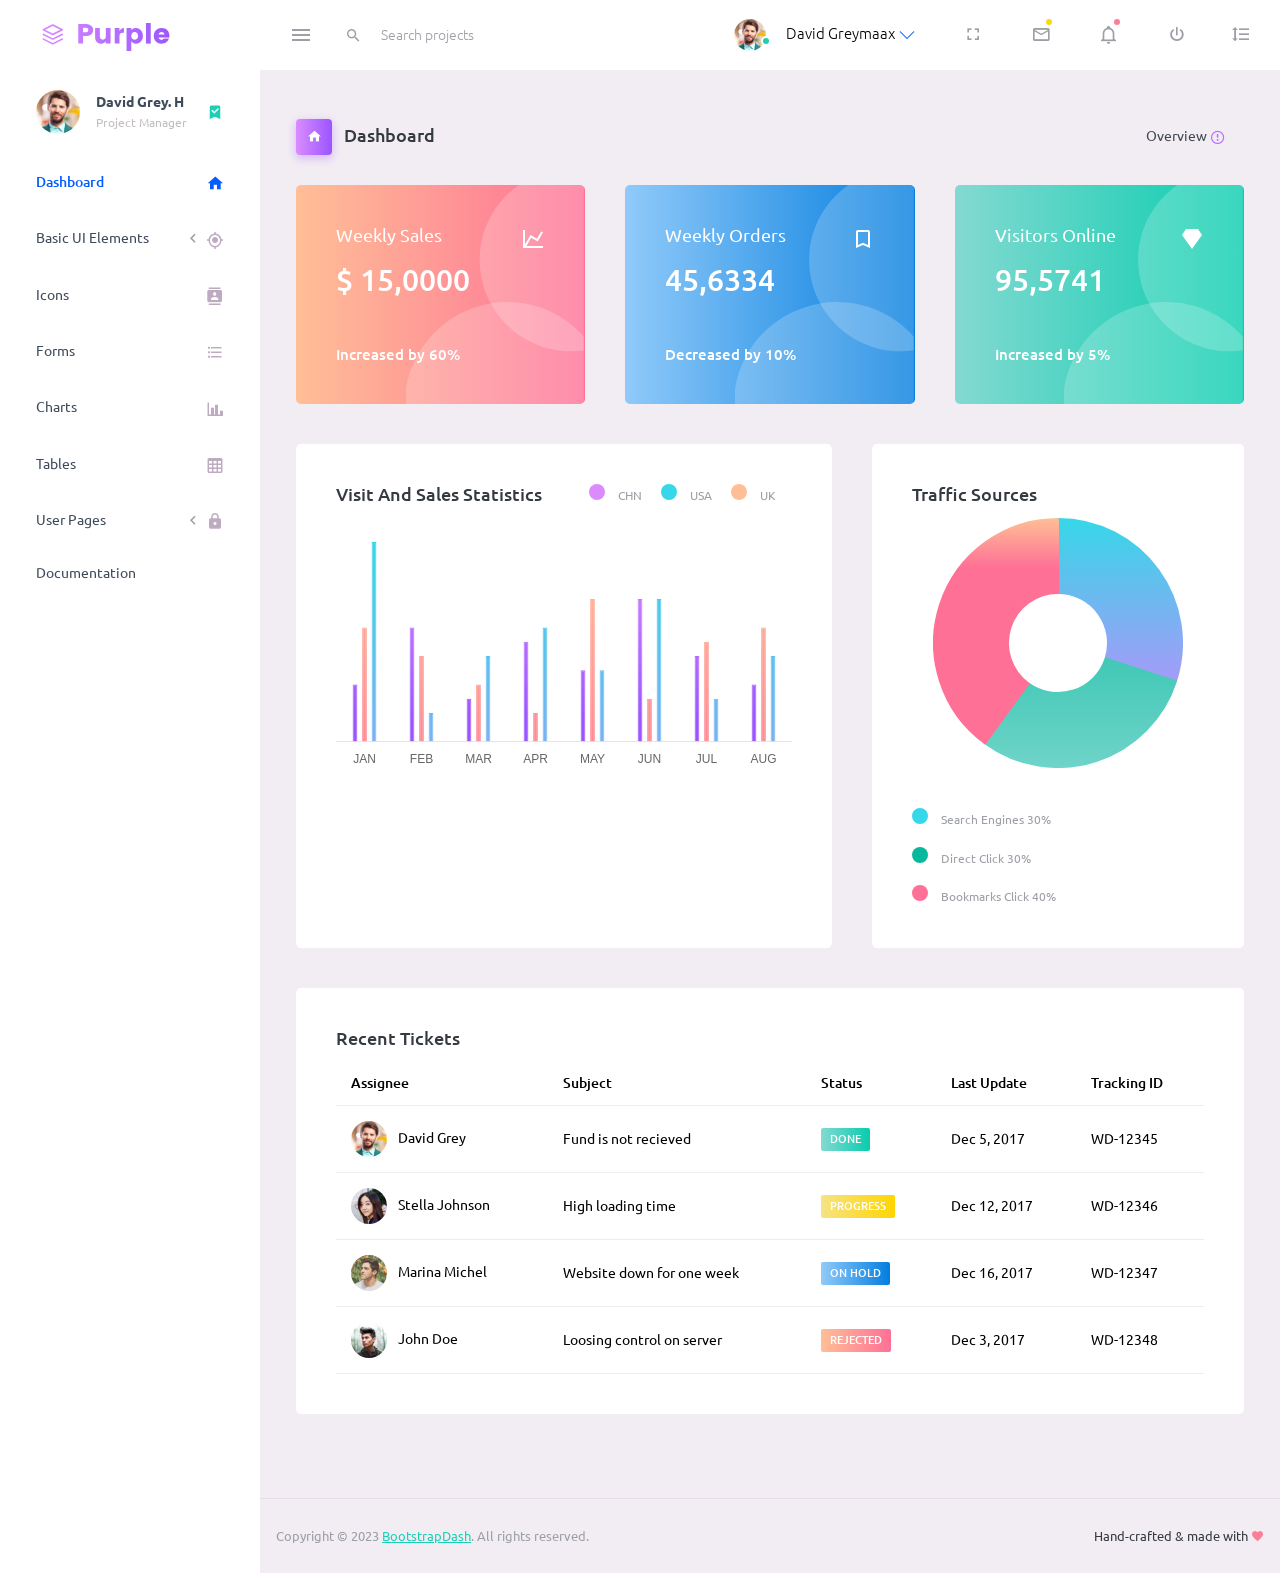
==== commit e00bebd6: "test" ====
--- a/index.html
+++ b/index.html
@@ -1,560 +1,483 @@
 <!DOCTYPE html>
-<html lang="fr">
-    <head>
-        <meta charset="UTF-8">
-        <meta name="viewport" content="width=device-width, initial-scale=1.0">
-        <link rel="stylesheet" href="css/style.css">
-        <link rel="stylesheet" href="css/hq.css">
-        <link rel="stylesheet" href="css/franchise.css">
-        <script src="js/script.js"></script>
-        <script src="js/reporting.js"></script>
-        <link rel="preconnect" href="https://fonts.googleapis.com">
-        <link rel="preconnect" href="https://fonts.gstatic.com" crossorigin>
-        <link rel="stylesheet" href="https://cdnjs.cloudflare.com/ajax/libs/font-awesome/6.5.2/css/all.min.css">
-        <link href="https://fonts.googleapis.com/css2?family=Urbanist:wght@400;500;600;700&display=swap" rel="stylesheet">
-        <title>My mobilosoft Settings</title>
-    </head>
-    <!-- Modal KPIs franchisés Hidden-->
-    <div id="kpiModal" class="modal">
-        <div class="modal-content">
-            <div class="modal-header">
-                <h3>Configuration KPI</h3>
-                <span onclick="closeKpiModal()" class="close"> &times; </span>
+<html lang="en">
+  <head>
+    <!-- Required meta tags -->
+    <meta charset="utf-8">
+    <meta name="viewport" content="width=device-width, initial-scale=1, shrink-to-fit=no">
+    <title>Purple Admin</title>
+    <!-- plugins:css -->
+    <link rel="stylesheet" href="assets/vendors/mdi/css/materialdesignicons.min.css">
+    <link rel="stylesheet" href="assets/vendors/ti-icons/css/themify-icons.css">
+    <link rel="stylesheet" href="assets/vendors/css/vendor.bundle.base.css">
+    <link rel="stylesheet" href="assets/vendors/font-awesome/css/font-awesome.min.css">
+    <!-- endinject -->
+    <!-- Plugin css for this page -->
+    <link rel="stylesheet" href="assets/vendors/font-awesome/css/font-awesome.min.css" />
+    <link rel="stylesheet" href="assets/vendors/bootstrap-datepicker/bootstrap-datepicker.min.css">
+    <!-- End plugin css for this page -->
+    <!-- inject:css -->
+    <!-- endinject -->
+    <!-- Layout styles -->
+    <link rel="stylesheet" href="assets/css/style.css">
+    <!-- End layout styles -->
+    <link rel="shortcut icon" href="assets/images/favicon.png" />
+  </head>
+  <body>
+      <!-- partial:partials/_navbar.html -->
+      <nav class="navbar default-layout-navbar col-lg-12 col-12 p-0 fixed-top d-flex flex-row">
+        <div class="text-center navbar-brand-wrapper d-flex align-items-center justify-content-start">
+          <a class="navbar-brand brand-logo" href="index.html"><img src="assets/images/logo.svg" alt="logo" /></a>
+          <a class="navbar-brand brand-logo-mini" href="index.html"><img src="assets/images/logo-mini.svg" alt="logo" /></a>
+        </div>
+        <div class="navbar-menu-wrapper d-flex align-items-stretch">
+          <button class="navbar-toggler navbar-toggler align-self-center" type="button" data-toggle="minimize">
+            <span class="mdi mdi-menu"></span>
+          </button>
+          <div class="search-field d-none d-md-block">
+            <form class="d-flex align-items-center h-100" action="#">
+              <div class="input-group">
+                <div class="input-group-prepend bg-transparent">
+                  <i class="input-group-text border-0 mdi mdi-magnify"></i>
+                </div>
+                <input type="text" class="form-control bg-transparent border-0" placeholder="Search projects">
+              </div>
+            </form>
+          </div>
+          <ul class="navbar-nav navbar-nav-right">
+            <li class="nav-item nav-profile dropdown">
+              <a class="nav-link dropdown-toggle" id="profileDropdown" href="#" data-bs-toggle="dropdown" aria-expanded="false">
+                <div class="nav-profile-img">
+                  <img src="assets/images/faces/face1.jpg" alt="image">
+                  <span class="availability-status online"></span>
+                </div>
+                <div class="nav-profile-text">
+                  <p class="mb-1 text-black">David Greymaax</p>
+                </div>
+              </a>
+              <div class="dropdown-menu navbar-dropdown" aria-labelledby="profileDropdown">
+                <a class="dropdown-item" href="#">
+                  <i class="mdi mdi-cached me-2 text-success"></i> Activity Log </a>
+                <div class="dropdown-divider"></div>
+                <a class="dropdown-item" href="#">
+                  <i class="mdi mdi-logout me-2 text-primary"></i> Signout </a>
+              </div>
+            </li>
+            <li class="nav-item d-none d-lg-block full-screen-link">
+              <a class="nav-link">
+                <i class="mdi mdi-fullscreen" id="fullscreen-button"></i>
+              </a>
+            </li>
+            <li class="nav-item dropdown">
+              <a class="nav-link count-indicator dropdown-toggle" id="messageDropdown" href="#" data-bs-toggle="dropdown" aria-expanded="false">
+                <i class="mdi mdi-email-outline"></i>
+                <span class="count-symbol bg-warning"></span>
+              </a>
+              <div class="dropdown-menu dropdown-menu-end navbar-dropdown preview-list" aria-labelledby="messageDropdown">
+                <h6 class="p-3 mb-0">Messages</h6>
+                <div class="dropdown-divider"></div>
+                <a class="dropdown-item preview-item">
+                  <div class="preview-thumbnail">
+                    <img src="assets/images/faces/face4.jpg" alt="image" class="profile-pic">
+                  </div>
+                  <div class="preview-item-content d-flex align-items-start flex-column justify-content-center">
+                    <h6 class="preview-subject ellipsis mb-1 font-weight-normal">Mark send you a message</h6>
+                    <p class="text-gray mb-0"> 1 Minutes ago </p>
+                  </div>
+                </a>
+                <div class="dropdown-divider"></div>
+                <a class="dropdown-item preview-item">
+                  <div class="preview-thumbnail">
+                    <img src="assets/images/faces/face2.jpg" alt="image" class="profile-pic">
+                  </div>
+                  <div class="preview-item-content d-flex align-items-start flex-column justify-content-center">
+                    <h6 class="preview-subject ellipsis mb-1 font-weight-normal">Cregh send you a message</h6>
+                    <p class="text-gray mb-0"> 15 Minutes ago </p>
+                  </div>
+                </a>
+                <div class="dropdown-divider"></div>
+                <a class="dropdown-item preview-item">
+                  <div class="preview-thumbnail">
+                    <img src="assets/images/faces/face3.jpg" alt="image" class="profile-pic">
+                  </div>
+                  <div class="preview-item-content d-flex align-items-start flex-column justify-content-center">
+                    <h6 class="preview-subject ellipsis mb-1 font-weight-normal">Profile picture updated</h6>
+                    <p class="text-gray mb-0"> 18 Minutes ago </p>
+                  </div>
+                </a>
+                <div class="dropdown-divider"></div>
+                <h6 class="p-3 mb-0 text-center">4 new messages</h6>
+              </div>
+            </li>
+            <li class="nav-item dropdown">
+              <a class="nav-link count-indicator dropdown-toggle" id="notificationDropdown" href="#" data-bs-toggle="dropdown">
+                <i class="mdi mdi-bell-outline"></i>
+                <span class="count-symbol bg-danger"></span>
+              </a>
+              <div class="dropdown-menu dropdown-menu-end navbar-dropdown preview-list" aria-labelledby="notificationDropdown">
+                <h6 class="p-3 mb-0">Notifications</h6>
+                <div class="dropdown-divider"></div>
+                <a class="dropdown-item preview-item">
+                  <div class="preview-thumbnail">
+                    <div class="preview-icon bg-success">
+                      <i class="mdi mdi-calendar"></i>
+                    </div>
+                  </div>
+                  <div class="preview-item-content d-flex align-items-start flex-column justify-content-center">
+                    <h6 class="preview-subject font-weight-normal mb-1">Event today</h6>
+                    <p class="text-gray ellipsis mb-0"> Just a reminder that you have an event today </p>
+                  </div>
+                </a>
+                <div class="dropdown-divider"></div>
+                <a class="dropdown-item preview-item">
+                  <div class="preview-thumbnail">
+                    <div class="preview-icon bg-warning">
+                      <i class="mdi mdi-cog"></i>
+                    </div>
+                  </div>
+                  <div class="preview-item-content d-flex align-items-start flex-column justify-content-center">
+                    <h6 class="preview-subject font-weight-normal mb-1">Settings</h6>
+                    <p class="text-gray ellipsis mb-0"> Update dashboard </p>
+                  </div>
+                </a>
+                <div class="dropdown-divider"></div>
+                <a class="dropdown-item preview-item">
+                  <div class="preview-thumbnail">
+                    <div class="preview-icon bg-info">
+                      <i class="mdi mdi-link-variant"></i>
+                    </div>
+                  </div>
+                  <div class="preview-item-content d-flex align-items-start flex-column justify-content-center">
+                    <h6 class="preview-subject font-weight-normal mb-1">Launch Admin</h6>
+                    <p class="text-gray ellipsis mb-0"> New admin wow! </p>
+                  </div>
+                </a>
+                <div class="dropdown-divider"></div>
+                <h6 class="p-3 mb-0 text-center">See all notifications</h6>
+              </div>
+            </li>
+            <li class="nav-item nav-logout d-none d-lg-block">
+              <a class="nav-link" href="#">
+                <i class="mdi mdi-power"></i>
+              </a>
+            </li>
+            <li class="nav-item nav-settings d-none d-lg-block">
+              <a class="nav-link" href="#">
+                <i class="mdi mdi-format-line-spacing"></i>
+              </a>
+            </li>
+          </ul>
+          <button class="navbar-toggler navbar-toggler-right d-lg-none align-self-center" type="button" data-toggle="offcanvas">
+            <span class="mdi mdi-menu"></span>
+          </button>
+        </div>
+      </nav>
+      <!-- partial -->
+      <div class="container-fluid page-body-wrapper">
+        <!-- partial:partials/_sidebar.html -->
+        <nav class="sidebar sidebar-offcanvas" id="sidebar">
+          <ul class="nav">
+            <li class="nav-item nav-profile">
+              <a href="#" class="nav-link">
+                <div class="nav-profile-image">
+                  <img src="assets/images/faces/face1.jpg" alt="profile" />
+                  <span class="login-status online"></span>
+                  <!--change to offline or busy as needed-->
+                </div>
+                <div class="nav-profile-text d-flex flex-column">
+                  <span class="font-weight-bold mb-2">David Grey. H</span>
+                  <span class="text-secondary text-small">Project Manager</span>
+                </div>
+                <i class="mdi mdi-bookmark-check text-success nav-profile-badge"></i>
+              </a>
+            </li>
+            <li class="nav-item">
+              <a class="nav-link" href="index.html">
+                <span class="menu-title">Dashboard</span>
+                <i class="mdi mdi-home menu-icon"></i>
+              </a>
+            </li>
+            <li class="nav-item">
+              <a class="nav-link" data-bs-toggle="collapse" href="#ui-basic" aria-expanded="false" aria-controls="ui-basic">
+                <span class="menu-title">Basic UI Elements</span>
+                <i class="menu-arrow"></i>
+                <i class="mdi mdi-crosshairs-gps menu-icon"></i>
+              </a>
+              <div class="collapse" id="ui-basic">
+                <ul class="nav flex-column sub-menu">
+                  <li class="nav-item">
+                    <a class="nav-link" href="pages/ui-features/buttons.html">Buttons</a>
+                  </li>
+                  <li class="nav-item">
+                    <a class="nav-link" href="pages/ui-features/dropdowns.html">Dropdowns</a>
+                  </li>
+                  <li class="nav-item">
+                    <a class="nav-link" href="pages/ui-features/typography.html">Typography</a>
+                  </li>
+                </ul>
+              </div>
+            </li>
+            <li class="nav-item">
+              <a class="nav-link" data-bs-toggle="collapse" href="#icons" aria-expanded="false" aria-controls="icons">
+                <span class="menu-title">Icons</span>
+                <i class="mdi mdi-contacts menu-icon"></i>
+              </a>
+              <div class="collapse" id="icons">
+                <ul class="nav flex-column sub-menu">
+                  <li class="nav-item">
+                    <a class="nav-link" href="pages/icons/font-awesome.html">Font Awesome</a>
+                  </li>
+                </ul>
+              </div>
+            </li>
+            <li class="nav-item">
+              <a class="nav-link" data-bs-toggle="collapse" href="#forms" aria-expanded="false" aria-controls="forms">
+                <span class="menu-title">Forms</span>
+                <i class="mdi mdi-format-list-bulleted menu-icon"></i>
+              </a>
+              <div class="collapse" id="forms">
+                <ul class="nav flex-column sub-menu">
+                  <li class="nav-item">
+                    <a class="nav-link" href="pages/forms/basic_elements.html">Form Elements</a>
+                  </li>
+                </ul>
+              </div>
+            </li>
+            <li class="nav-item">
+              <a class="nav-link" data-bs-toggle="collapse" href="#charts" aria-expanded="false" aria-controls="charts">
+                <span class="menu-title">Charts</span>
+                <i class="mdi mdi-chart-bar menu-icon"></i>
+              </a>
+              <div class="collapse" id="charts">
+                <ul class="nav flex-column sub-menu">
+                  <li class="nav-item">
+                    <a class="nav-link" href="pages/charts/chartjs.html">ChartJs</a>
+                  </li>
+                </ul>
+              </div>
+            </li>
+            <li class="nav-item">
+              <a class="nav-link" data-bs-toggle="collapse" href="#tables" aria-expanded="false" aria-controls="tables">
+                <span class="menu-title">Tables</span>
+                <i class="mdi mdi-table-large menu-icon"></i>
+              </a>
+              <div class="collapse" id="tables">
+                <ul class="nav flex-column sub-menu">
+                  <li class="nav-item">
+                    <a class="nav-link" href="pages/tables/basic-table.html">Basic table</a>
+                  </li>
+                </ul>
+              </div>
+            </li>
+            <li class="nav-item">
+              <a class="nav-link" data-bs-toggle="collapse" href="#auth" aria-expanded="false" aria-controls="auth">
+                <span class="menu-title">User Pages</span>
+                <i class="menu-arrow"></i>
+                <i class="mdi mdi-lock menu-icon"></i>
+              </a>
+              <div class="collapse" id="auth">
+                <ul class="nav flex-column sub-menu">
+                  <li class="nav-item">
+                    <a class="nav-link" href="pages/samples/blank-page.html"> Blank Page </a>
+                  </li>
+                  <li class="nav-item">
+                    <a class="nav-link" href="pages/samples/login.html"> Login </a>
+                  </li>
+                  <li class="nav-item">
+                    <a class="nav-link" href="pages/samples/register.html"> Register </a>
+                  </li>
+                  <li class="nav-item">
+                    <a class="nav-link" href="pages/samples/error-404.html"> 404 </a>
+                  </li>
+                  <li class="nav-item">
+                    <a class="nav-link" href="pages/samples/error-500.html"> 500 </a>
+                  </li>
+                </ul>
+              </div>
+            </li>
+            <li class="nav-item">
+              <a class="nav-link" href="docs/documentation.html" target="_blank">
+                <span class="menu-title">Documentation</span>
+                <i class="mdi mdi-file-document-box menu-icon"></i>
+              </a>
+            </li>
+          </ul>
+        </nav>
+        <!-- partial -->
+        <div class="main-panel">
+          <div class="content-wrapper">
+            <div class="page-header">
+              <h3 class="page-title">
+                <span class="page-title-icon bg-gradient-primary text-white me-2">
+                  <i class="mdi mdi-home"></i>
+                </span> Dashboard
+              </h3>
+              <nav aria-label="breadcrumb">
+                <ul class="breadcrumb">
+                  <li class="breadcrumb-item active" aria-current="page">
+                    <span></span>Overview <i class="mdi mdi-alert-circle-outline icon-sm text-primary align-middle"></i>
+                  </li>
+                </ul>
+              </nav>
             </div>
-            <!-- Select email & pdf -->
-            <div class="modal-body">
-                <div class="report-type">
-                    <!-- Email -->
-                    <label>
-                        <input type="radio" 
-                        name="reportType" 
-                        value="email"
-                        checked
-                        onchange="changeReportType()">
-                        Email
-                    </label>
-                    <!-- PDF -->
-                    <label>
-                        <input type="radio" 
-                        name="reportType" 
-                        value="pdf"
-                        onchange="changeReportType()">
-                        PDF
-                    </label>
-                </div>
-                <!-- box KPIs -->
-                <h4 id="categoryTitle"></h4>
-                <div id="kpiContainer"></div>
+            <div class="row">
+              <div class="col-md-4 stretch-card grid-margin">
+                <div class="card bg-gradient-danger card-img-holder text-white">
+                  <div class="card-body">
+                    <img src="assets/images/dashboard/circle.svg" class="card-img-absolute" alt="circle-image" />
+                    <h4 class="font-weight-normal mb-3">Weekly Sales <i class="mdi mdi-chart-line mdi-24px float-end"></i>
+                    </h4>
+                    <h2 class="mb-5">$ 15,0000</h2>
+                    <h6 class="card-text">Increased by 60%</h6>
+                  </div>
+                </div>
+              </div>
+              <div class="col-md-4 stretch-card grid-margin">
+                <div class="card bg-gradient-info card-img-holder text-white">
+                  <div class="card-body">
+                    <img src="assets/images/dashboard/circle.svg" class="card-img-absolute" alt="circle-image" />
+                    <h4 class="font-weight-normal mb-3">Weekly Orders <i class="mdi mdi-bookmark-outline mdi-24px float-end"></i>
+                    </h4>
+                    <h2 class="mb-5">45,6334</h2>
+                    <h6 class="card-text">Decreased by 10%</h6>
+                  </div>
+                </div>
+              </div>
+              <div class="col-md-4 stretch-card grid-margin">
+                <div class="card bg-gradient-success card-img-holder text-white">
+                  <div class="card-body">
+                    <img src="assets/images/dashboard/circle.svg" class="card-img-absolute" alt="circle-image" />
+                    <h4 class="font-weight-normal mb-3">Visitors Online <i class="mdi mdi-diamond mdi-24px float-end"></i>
+                    </h4>
+                    <h2 class="mb-5">95,5741</h2>
+                    <h6 class="card-text">Increased by 5%</h6>
+                  </div>
+                </div>
+              </div>
             </div>
-
-            <div class="modal-footer">
-                <button onclick="validateKpis()">
-                    Enregistrer
-                </button>
+            <div class="row">
+              <div class="col-md-7 grid-margin stretch-card">
+                <div class="card">
+                  <div class="card-body">
+                    <div class="clearfix">
+                      <h4 class="card-title float-start">Visit And Sales Statistics</h4>
+                      <div id="visit-sale-chart-legend" class="rounded-legend legend-horizontal legend-top-right float-end"></div>
+                    </div>
+                    <canvas id="visit-sale-chart" class="mt-4"></canvas>
+                  </div>
+                </div>
+              </div>
+              <div class="col-md-5 grid-margin stretch-card">
+                <div class="card">
+                  <div class="card-body">
+                    <h4 class="card-title">Traffic Sources</h4>
+                    <div class="doughnutjs-wrapper d-flex justify-content-center">
+                      <canvas id="traffic-chart"></canvas>
+                    </div>
+                    <div id="traffic-chart-legend" class="rounded-legend legend-vertical legend-bottom-left pt-4"></div>
+                  </div>
+                </div>
+              </div>
             </div>
+            <div class="row">
+              <div class="col-12 grid-margin">
+                <div class="card">
+                  <div class="card-body">
+                    <h4 class="card-title">Recent Tickets</h4>
+                    <div class="table-responsive">
+                      <table class="table">
+                        <thead>
+                          <tr>
+                            <th> Assignee </th>
+                            <th> Subject </th>
+                            <th> Status </th>
+                            <th> Last Update </th>
+                            <th> Tracking ID </th>
+                          </tr>
+                        </thead>
+                        <tbody>
+                          <tr>
+                            <td>
+                              <img src="assets/images/faces/face1.jpg" class="me-2" alt="image"> David Grey
+                            </td>
+                            <td> Fund is not recieved </td>
+                            <td>
+                              <label class="badge badge-gradient-success">DONE</label>
+                            </td>
+                            <td> Dec 5, 2017 </td>
+                            <td> WD-12345 </td>
+                          </tr>
+                          <tr>
+                            <td>
+                              <img src="assets/images/faces/face2.jpg" class="me-2" alt="image"> Stella Johnson
+                            </td>
+                            <td> High loading time </td>
+                            <td>
+                              <label class="badge badge-gradient-warning">PROGRESS</label>
+                            </td>
+                            <td> Dec 12, 2017 </td>
+                            <td> WD-12346 </td>
+                          </tr>
+                          <tr>
+                            <td>
+                              <img src="assets/images/faces/face3.jpg" class="me-2" alt="image"> Marina Michel
+                            </td>
+                            <td> Website down for one week </td>
+                            <td>
+                              <label class="badge badge-gradient-info">ON HOLD</label>
+                            </td>
+                            <td> Dec 16, 2017 </td>
+                            <td> WD-12347 </td>
+                          </tr>
+                          <tr>
+                            <td>
+                              <img src="assets/images/faces/face4.jpg" class="me-2" alt="image"> John Doe
+                            </td>
+                            <td> Loosing control on server </td>
+                            <td>
+                              <label class="badge badge-gradient-danger">REJECTED</label>
+                            </td>
+                            <td> Dec 3, 2017 </td>
+                            <td> WD-12348 </td>
+                          </tr>
+                        </tbody>
+                      </table>
+                    </div>
+                  </div>
+                </div>
+              </div>
+            </div>
+          </div>
+          <!-- content-wrapper ends -->
+          <!-- partial:partials/_footer.html -->
+          <footer class="footer">
+            <div class="d-sm-flex justify-content-center justify-content-sm-between">
+              <span class="text-muted text-center text-sm-left d-block d-sm-inline-block">Copyright © 2023 <a href="https://www.bootstrapdash.com/" target="_blank">BootstrapDash</a>. All rights reserved.</span>
+              <span class="float-none float-sm-right d-block mt-1 mt-sm-0 text-center">Hand-crafted & made with <i class="mdi mdi-heart text-danger"></i></span>
+            </div>
+          </footer>
+          <!-- partial -->
         </div>
+        <!-- main-panel ends -->
+      </div>
+      <!-- page-body-wrapper ends -->
     </div>
-    <!-- BODY -->
-    <body>
-        <!-- Nav Bar  -->
-        <nav class="navbar">
-            <div class="flux">
-                Site &gt; <strong>mobilosoft-prod</strong> &gt; Paramètres
-            </div>
-
-            <div class="user">
-                <span>Stagiaire mobilosoft</span>
-            </div>
-        </nav>
-        <!-- Side Bar -->
-        <div class="sidebar">
-            <div class="sidebar-logo">
-                <img src="img/logo-new.svg" alt="Logo" class="logo">
-            </div>
-
-            <ul class="sidebar-menu">
-                <li> <a href="#"><img src="img/icones/PNG/Visibilité_locale.png" alt="visibilite locale" class="ic_menu"></a></li>
-                <li> <a href="#"><img src="img/icones/PNG/Publicités_locales.png" alt="visibilite locale" class="ic_menu"> </a></li>
-                <li> <a href="#"><img src="img/icones/PNG/E-reputation.png" alt="visibilite locale" class="ic_menu"> </a></li>
-                <li> <a href="#"><img src="img/icones/PNG/Reporting.png" alt="visibilite locale" class="ic_menu"> </a></li>
-                <li> <a href="#"><img src="img/icones/PNG/IA.png" alt="visibilite locale" class="ic_menu"> </a></li>
-                <li> <a href="#" class="active"><img src="img/icones/PNG/Réglages.png" alt="visibilite locale" class="ic_menu"> </a></li>
-                <li> <a href="#"><img src="img/icones/PNG/Compte.png" alt="visibilite locale" class="ic_menu"> </a></li>
-                <li> <a href="#"><img src="img/icones/PNG/Ecole.png" alt="école" class="ic_menu"> </a></li>
-                <li> <a href="#"><img src="img/icones/PNG/Cloud.png" alt="vesion" class="ic_menu"> </a></li>
-                <li> <a href="#"><img src="img/icones/PNG/Guide d_utilisation.png" alt="guide" class="ic_menu"> </a></li>
-            </ul>
-        </div>
-
-        <!-- Content -->
-        <div class="body-content">
-            <!-- Paramètres -->
-            <div class="menu-title">
-                <h2>Paramètres</h2>
-            </div> 
-            <!-- Grid Params -->
-            <div class="content">
-                <div class="cont-params">
-                    <p>Configuration rapport</p> 
-                </div>
-            </div>
-            <!-- Menu  HQ - FRANCHISES -->
-            <div class="report-menu">
-
-                <div class="menu-item active" onclick="showTab('siege', this)">
-                    Siège
-                </div>
-            
-                <div class="menu-item" onclick="showTab('etablissement', this)">
-                    Établissement
-                </div>
-            </div>
-            <!-- HQ -->
-            <div id="siege" class="tab-content">
-                <!-- Btn add reporting -->
-                <div class="report-header">
-                    <button class="btn-add-report">
-                        + Nouveau rapport
-                    </button>
-                </div>
-                <!-- content 2 -->
-                <div class="report-container">
-                    <!-- rapport -->
-                    <div class="left-panel">
-                        <h3>Rapport reporting</h3>
-                        <div class="content-left"> 
-                            <div class="rapport-reporting">
-                                <img src="img/icones/bleu/Document.png" alt="Rapport" class="rapport-icon">
-                                <div class="rapport-content">
-                                    <h4>Hebdomadaire - Siège</h4>
-                                    <p class="next-run"> Prochaine exécution : <strong>20/07/26</strong> à <strong>07:00</strong></p>
-                        
-                                    <div class="rapport-info">
-                                        <p>Destinataires : <strong>2</strong></p>
-                                        <p>Dernière exécution : <strong>13/07/26</strong></p>
-                                    </div>
-                                </div>
-                                <span class="status-manuel">
-                                    Manuel
-                                </span>
-                            </div>
-                            <div class="rapport-reporting">
-                                <img src="img/icones/bleu/Document.png" alt="Rapport" class="rapport-icon">
-                                <div class="rapport-content">
-                                    <h4>Mensuel - Siège</h4>
-                                    <p class="next-run"> Prochaine exécution : <strong>01/07/26</strong> à <strong>07:00</strong></p>
-                        
-                                    <div class="rapport-info">
-                                        <p>Destinataires : <strong>3</strong></p>
-                                        <p>Dernière exécution : <strong>01/06/26</strong></p>
-                                    </div>
-                                </div>
-                                <span class="status-manuel">
-                                    Manuel
-                                </span>
-                            </div>
-                            <div class="rapport-reporting">
-                                <img src="img/icones/bleu/Document.png" alt="Rapport" class="rapport-icon">
-                                <div class="rapport-content">
-                                    <h4>Trimestriel - Siège</h4>
-                                    <p class="next-run"> Prochaine exécution : <strong>01/07/26</strong> à <strong>07:00</strong></p>
-                        
-                                    <div class="rapport-info">
-                                        <p>Destinataires : <strong>1</strong></p>
-                                        <p>Dernière exécution : <strong>01/04/26</strong></p>
-                                    </div>
-                                </div>
-                                <span class="status-auto">
-                                    Automatique
-                                </span>
-                            </div>
-                        </div>
-                    </div>
-                    <!-- configuration -->
-                    <div class="right-panel">
-                        <h3>Configuration du reporting</h3>
-                        <!-- Config de base -->
-                        <h5>Configuration envoie</h5>
-                        <div class="config-card">
-                            <div class="config-header">
-                                Informations générales
-                            </div>
-                            <div class="config-body">
-                                <!-- Titre du rapport -->
-                                <label>Nom du reporting</label>
-                                <input type="text" placeholder="Email Hebdomadaire-Siège" value="Trimestriel- Siège">
-                                <!-- Envoie -->
-                                <label>Mode d'envoie</label>
-                                <div class="mode-choice">
-                                    <label>
-                                        <input type="radio" name="modeEnvoieSiege" value="automatique" checked>
-                                        automatique
-                                    </label>
-                                    <label>
-                                        <input type="radio" name="modeEnvoieSiege" value="manuel" >
-                                        Manuel
-                                    </label>
-                                </div>
-                                <div class="scheduleConfig">
-                                    <!-- Fréquence -->
-                                    <label for="frequence">Fréquence</label>
-                                    <select id="frequence" name="frequence">
-                                        <option value="hebdomadaire">Hebdomadaire</option>
-                                        <option value="mensuelle" selected>Mensuelle</option>
-                                        <option value="trimestrielle">Trimestrielle</option>
-                                    </select>
-                                    <div class="schedule-row">
-                                        <!-- Jour -->
-                                        <div class="field">
-                                            <label for="jour">Jour</label>
-                                            <div class="input-small">
-                                                <select id="jour" name="jour">
-                                                    <option value="lundi" selected>Lundi</option>
-                                                    <option value="mardi">Mardi</option>
-                                                    <option value="mercredi">Mercredi</option>
-                                                    <option value="jeudi">Jeudi</option>
-                                                    <option value="vendredi">Vendredi</option>
-                                                    <option value="samedi">Samedi</option>
-                                                    <option value="dimanche">Dimanche</option>
-                                                </select>
-                                            </div>
-                                        </div>
-                                        <!-- Heure -->
-                                        <div class="field">
-                                            <label for="heure">Heure</label>
-                                            <div class="input-small">
-                                                <input type="time" id="heure" name="heure" value="09:00">
-                                            </div>
-                                        </div>
-                                    </div>
-                                </div>
-                                 <!-- Période du reportings -->
-                                <div class="manualConfig hidden">
-                                    <label for="dateRange">Période du reporting</label>
-                                    <input
-                                        type="text"
-                                        id="dateRange"
-                                        name="dateRange"
-                                        placeholder="Sélectionner une période"
-                                        readonly
-                                    >
-                                </div>
-                                <!-- Destinataire -->
-                                <label>Destinataire</label>
-                                <div class="email-container">
-                                    <div class="emailTags"></div>
-                                    <input type="email" class="emailInput" placeholder="Email Siège" value="hq@siege.com">
-                                </div>
-                                <!-- Enregistrer & envoyer -->
-                               <div class="manual-send-container">
-                                    <button class="manual-send" onclick="validateKpis()">
-                                        Enregistrer
-                                    </button>
-
-                                    <button class="manual-send-btn hidden" onclick="sendReporting()">
-                                        Envoyer
-                                    </button>
-                                </div>
-                            </div>
-                        </div>
-                        <!-- Email -->
-                        <h5>Configuration rapport Email</h5>
-                        <div class="config-card">
-                            <!-- Type de reportings -->
-                            <div id="reportTypesEmail">
-                                <div class="config-header-report" onclick="toggleReporting('Email')">
-                                    <span>Type de reporting</span>
-                                    <i id="reportArrowEmail" class="fa-solid fa-chevron-up"></i>
-                                </div>
-                                <div id="reportListEmail" class="report-list ">
-                                    <div class="report-item" onclick="openReport('visibility','Email')">
-                                        <span>Visibilité</span>
-                                        <i class="fa-solid fa-angle-right"></i>
-                                    </div>
-                                    <div class="report-item" onclick="openReport('campaign','Email')">
-                                        <span>Campagnes</span>
-                                        <i class="fa-solid fa-angle-right"></i>
-                                    </div>
-                                    <div class="report-item" onclick="openReport('reviews','Email')">
-                                        <span>Avis</span>
-                                        <i class="fa-solid fa-angle-right"></i>
-                                    </div>
-                                    <div class="report-item" onclick="openReport('ai','Email')">
-                                        <span>Advanced Insights</span>
-                                        <i class="fa-solid fa-angle-right"></i>
-                                    </div>
-                                </div>
-                            </div>
-                            <!-- Détails KPIs -->
-                            <div id="reportKpisEmail" class="hidden">
-                                <div class="config-header-report">
-                                    <span onclick="backToReports('Email')" style="cursor:pointer;">
-                                        <i class="fa-solid fa-arrow-left"></i>
-                                        Retour
-                                    </span>
-                                    <button class="validate-btn" onclick="validateKpis()">
-                                        Enregistrer
-                                    </button>
-                                </div>
-                                <!-- box KPIs Email -->
-                                <h4 id="reportTitleEmail"></h4>
-                                <div id="kpiContainerEmail"></div>
-                            </div>
-                        </div>
-                        <!-- Pdf -->
-                        <h5>Configuration rapport PDF</h5>
-                        <div class="config-card">
-                            <!-- Type de reportings -->
-                            <div id="reportTypesPdf">
-                                <div class="config-header-report" onclick="toggleReporting('Pdf')">
-                                    <span>Type de reporting</span>
-                                    <i id="reportArrowPdf" class="fa-solid fa-chevron-up"></i>
-                                </div>
-                                <div id="reportListPdf" class="report-list ">
-                                    <div class="report-item" onclick="openReport('visibility', 'Pdf')">
-                                        <span>Visibilité</span>
-                                        <i class="fa-solid fa-angle-right"></i>
-                                    </div>
-                                    <div class="report-item" onclick="openReport('campaign', 'Pdf')">
-                                        <span>Campagnes</span>
-                                        <i class="fa-solid fa-angle-right"></i>
-                                    </div>
-                                    <div class="report-item" onclick="openReport('reviews', 'Pdf')">
-                                        <span>Avis</span>
-                                        <i class="fa-solid fa-angle-right"></i>
-                                    </div>
-                                    <div class="report-item" onclick="openReport('ai', 'Pdf')">
-                                        <span>Advanced Insights</span>
-                                        <i class="fa-solid fa-angle-right"></i>
-                                    </div>
-                                </div>
-                            </div>
-                            <!-- Détails KPIs -->
-                            <div id="reportKpisPdf" class="hidden">
-                                <div class="config-header-report">
-                                    <span onclick="backToReports('Pdf')" style="cursor:pointer;">
-                                        <i class="fa-solid fa-arrow-left"></i>
-                                        Retour
-                                    </span>
-                                    <button class="validate-btn" onclick="validateKpis()">
-                                        Enregistrer
-                                    </button>
-                                </div>
-                                <!-- box KPIs Email -->
-                                <h4 id="reportTitlePdf"></h4>
-                                <div id="kpiContainerPdf"></div>
-                            </div>
-                        </div>
-                    </div>
-                </div>
-            </div>
-            
-            <!-- FRANCHISES -->
-            <div id="etablissement" class="tab-content hidden">
-                <div class="etablissement-container">
-                    <!-- 1 grid -->
-                    <div class="one-panel">
-                        <h3>Établissement</h3>
-                        <!-- bar de recherche -->
-                        <div class="content-one">
-                            <div class="search-box">
-                                <input type="text" placeholder="Rechercher un établissement">
-                                <i class="fa fa-search"></i>
-                            </div>
-                            <!-- séléction établissement -->
-                            <div class="etablissement-list">
-                                <div class="select-item">
-                                    <input type="checkbox" checked>
-                                    <span>Tout sélectionner</span>
-                                </div>
-                                <div class="select-item">
-                                    <input type="checkbox" checked>
-                                    <span>Delhaize Ottignies</span>
-                                </div>
-                                <div class="select-item">
-                                    <input type="checkbox" checked>
-                                    <span>Delhaize Flagey</span>
-                                </div>
-                                <div class="select-item">
-                                    <input type="checkbox" checked>
-                                    <span>Delhaize Genval</span>
-                                </div>
-                                <div class="select-item">
-                                    <input type="checkbox" checked>
-                                    <span>Delhaize Tournai</span>
-                                </div>
-                            </div>
-                        </div>
-                    </div>
-                    <div class="two-panel">
-                        <h3>Rapports établissement</h3>
-                        <div class="content-two">
-                            <!-- Btn add reportingt -->
-                            <button class="new-report-btn">
-                                + Nouveau rapport
-                            </button>
-                            <!-- liste de reportingt -->
-                            <div class="report-card">
-                                <div class="report-icon">
-                                    <img src="img/icones/bleu/Document.png" alt="Rapport" class="rapport-icon">
-                                </div>
-                                <div class="report-text">
-                                    <h4>Hebdomadaire - Établissement</h4>
-                                    <p>Chaque lundi à <strong>08:00</strong> </p>
-                                </div>
-                                <span class="status">
-                                    Automatique
-                                </span>
-                            </div>
-                        </div>
-                    </div>
-                    <div class="three-panel">
-                        <h3>Configuration du reporting</h3>
-                        <!-- Config de base -->
-                        <h5>Configuration envoie</h5>
-                        <div class="config-card">
-                            <div class="config-header">
-                                Informations générales
-                            </div>
-                            <div class="config-body">
-                                <!-- Titre du rapport -->
-                                <label>Nom du reporting</label>
-                                <input type="text" placeholder="Email Hebdomadaire-Siège" value="Trimestriel- Siège">
-                                <!-- Envoie -->
-                                <label>Mode d'envoie</label>
-                                <div class="mode-choice">
-                                    <label>
-                                        <input type="radio" name="modeEnvoieEtab" value="automatique" checked>
-                                        automatique
-                                    </label>
-                                    <label>
-                                        <input type="radio" name="modeEnvoieEtab" value="manuel" >
-                                        Manuel
-                                    </label>
-                                </div>
-                                <div class="scheduleConfig">
-                                    <!-- Fréquence -->
-                                    <label for="frequence">Fréquence</label>
-                                    <select id="frequence" name="frequence">
-                                        <option value="hebdomadaire" selected>Hebdomadaire</option>
-                                        <option value="mensuelle">Mensuelle</option>
-                                        <option value="trimestrielle">Trimestrielle</option>
-                                    </select>
-                                    <div class="schedule-row">
-                                        <!-- Jour -->
-                                        <div class="field">
-                                            <label for="jour">Jour</label>
-                                            <div class="input-small">
-                                                <select id="jour" name="jour">
-                                                    <option value="lundi" selected>Lundi</option>
-                                                    <option value="mardi">Mardi</option>
-                                                    <option value="mercredi">Mercredi</option>
-                                                    <option value="jeudi">Jeudi</option>
-                                                    <option value="vendredi">Vendredi</option>
-                                                    <option value="samedi">Samedi</option>
-                                                    <option value="dimanche">Dimanche</option>
-                                                </select>
-                                            </div>
-                                        </div>
-                                        <!-- Heure -->
-                                        <div class="field">
-                                            <label for="heure">Heure</label>
-                                            <div class="input-small">
-                                                <input type="time" id="heure" name="heure" value="09:00">
-                                            </div>
-                                        </div>
-                                    </div>
-                                </div>
-                                 <!-- Période du reportings -->
-                                <div class="manualConfig hidden">
-                                    <label for="dateRange">Période du reporting</label>
-                                    <input
-                                        type="text"
-                                        id="dateRange"
-                                        name="dateRange"
-                                        placeholder="Sélectionner une période"
-                                        readonly
-                                    >
-                                </div>
-                                <!-- Destinataire -->
-                                <label>Destinataire</label>
-                                <div class="email-container">
-                                    <div class="emailTags"></div>
-                                    <input type="email" class="emailInput" placeholder="Email Siège" value="hq@siege.com">
-                                </div>
-                                <!-- Enregistrer & manuel -->
-                                <div class="manual-send-container">
-                                    <button class="manual-send" onclick="validateKpis()">
-                                        Enregistrer
-                                    </button>
-
-                                    <button class="manual-send-btn hidden" onclick="sendReporting()">
-                                        Envoyer
-                                    </button>
-                                </div>
-                            </div>
-                        </div>
-                        <h5>Configuration rapport Reporting</h5>
-                        <div class="reporting-config-grid">
-                            <!-- visibilité -->
-                            <div class="reporting-card">
-                                <div class="reporting-icon">
-                                    <i class="fa-solid fa-chart-column"></i>
-                                </div>
-                                <h4>Reporting visibilité</h4>
-                                <p>Analyse de la présence en ligne de votre établissement</p>
-                                <button  onclick="openKpiModal('visibility')" >
-                                    Configurer
-                                </button>
-                            </div>
-                            <!-- campagne -->
-                            <div class="reporting-card">
-                                <div class="reporting-icon">
-                                    <i class="fa-solid fa-bullhorn"></i>
-                                </div>
-                                <h4>Reporting campagne</h4>
-                                <p>Analyse de la performance de vos campagnes locales</p>
-                                <button  onclick="openKpiModal('campaign')" >
-                                    Configurer
-                                </button>
-                            </div>
-                            <!-- avis -->
-                            <div class="reporting-card">
-                                <div class="reporting-icon">
-                                    <i class="fa-solid fa-comment-dots"></i>
-                                </div>
-                                <h4>Reporting avis</h4>
-                                <p>Analyse de la satisfaction et des retours clients</p>
-                                <button  onclick="openKpiModal('reviews')" >
-                                    Configurer
-                                </button>
-                            </div>
-                            <!-- Advanced Insight -->
-                            <div class="reporting-card">                                   
-                                <div class="reporting-icon">
-                                    <i class="fa-solid fa-wand-magic-sparkles"></i>
-                                </div>
-                                <h4>Advanced Insight</h4>
-                                <p>Analyse IA et recommandations pour votre établissement</p>
-                                <button  onclick="openKpiModal('ai')" >
-                                    Configurer
-                                </button>
-                            </div>
-                        </div>
-                        <div class="manual-send-container">
-                            <button class="manual-send" onclick="validateKpis()">
-                                Enregistrer
-                            </button>
-                        </div>
-                    </div>
-                </div>
-            </div>
-        </div>
-        <div id="toast-container"></div>
-    </body>
-    <link rel="stylesheet" href="https://cdn.jsdelivr.net/npm/flatpickr/dist/flatpickr.min.css">
-        <script src="https://cdn.jsdelivr.net/npm/flatpickr"></script>
-        <script src="https://cdn.jsdelivr.net/npm/flatpickr/dist/l10n/fr.js"></script>
-    <script src="js/config.js"></script>
-    
+    <!-- container-scroller -->
+    <!-- plugins:js -->
+    <script src="assets/vendors/js/vendor.bundle.base.js"></script>
+    <!-- endinject -->
+    <!-- Plugin js for this page -->
+    <script src="assets/vendors/chart.js/chart.umd.js"></script>
+    <script src="assets/vendors/bootstrap-datepicker/bootstrap-datepicker.min.js"></script>
+    <!-- End plugin js for this page -->
+    <!-- inject:js -->
+    <script src="assets/js/off-canvas.js"></script>
+    <script src="assets/js/misc.js"></script>
+    <script src="assets/js/settings.js"></script>
+    <script src="assets/js/todolist.js"></script>
+    <script src="assets/js/jquery.cookie.js"></script>
+    <!-- endinject -->
+    <!-- Custom js for this page -->
+    <script src="assets/js/dashboard.js"></script>
+    <!-- End custom js for this page -->
+  </body>
 </html>
--- a/assets/css/style.css
+++ b/assets/css/style.css
@@ -0,0 +1,26289 @@
+@charset "UTF-8";
+/*-------------------------------------------------------------------
+  ===== Table of Contents =====
+
+  * Bootstrap functions
+  * Template variables
+  * SCSS Compass Functions
+  * Boostrap Main SCSS
+  * Template mixins
+    + Animation Mixins
+    + Background Mixins
+    + Badge Mixins
+    + Button Mixins
+    + Miscellaneous Mixins
+    + BlockQuote Mixins
+    + Cards Mixins
+    + Color Functions Mixins
+    + Tooltips
+    + popovers
+  * Core Styles
+    + Reset Styles
+    + Fonts
+    + Functions
+    + Backgrounds
+    + Typography
+    + Miscellaneous
+    + Footer
+    + Layouts
+    + Utilities
+    + Demo styles
+  * Components
+    + Accordions
+    + Badges
+    + Bootstrap Alerts
+    + Boostrap Progress
+    + Buttons
+    + Breadcrumbs
+    + Cards
+    + Checkboxes and Radios
+    + Dropdowns
+    + Forms
+    + Google maps
+    + Icons
+    + Loaders
+    + Lists
+    + Modals
+    + Pagination
+    + Popover
+    + Preview
+    + Tables
+    + Tabs
+    + Timeline
+    + Todo List
+    + Tooltips
+    + User Profile
+    + Pricing table
+  * Email
+    + Mail Sidebar
+    + Mail List Container
+    + Message Content
+  * Plugin Overrides
+    + Ace Editor
+    + Avgrund Popup
+    + Bootstrap Tour
+    + Chartist
+    + CodeMirror
+    + Colcade
+    + Colorpicker
+    + Context Menu
+    + Data Tables
+    + Datepicker
+    + Dropify
+    + Dropzone
+    + Flot chart
+    + Full Calendar
+    + Google Charts
+    + Icheck
+    + Jquery File Upload
+    + Js-grid
+    + Jvectormap
+    + Light Gallery
+    + Listify
+    + No-ui-slider
+    + Owl-carousel
+    + Progressbar-js
+    + Pws-tabs
+    + Quill Editor
+    + Rating
+    + Select2
+    + Summernote Editor
+    + SweetAlert
+    + Switchery
+    + Tags
+    + TinyMCE Editor
+    + Toast
+    + Typeahead
+    + Wysi Editor
+    + X-editable
+    + Wizard
+  * Landing screens
+    + Auth
+    + Lock Screen
+-------------------------------------------------------------------*/
+/*-------------------------------------------------------------------*/
+/* === Import Bootstrap functions and variables === */
+/*-------------------------------------------------------------------*/
+/* === Import template variables === */
+/*-------------------------------------------------------------------*/
+/* === SCSS Compass Functions === */
+@-moz-keyframes flash {
+  0% {
+    opacity: 1;
+  }
+  25% {
+    opacity: 0;
+  }
+  50% {
+    opacity: 1;
+  }
+  75% {
+    opacity: 0;
+  }
+  100% {
+    opacity: 1;
+  }
+}
+@-webkit-keyframes flash {
+  0% {
+    opacity: 1;
+  }
+  25% {
+    opacity: 0;
+  }
+  50% {
+    opacity: 1;
+  }
+  75% {
+    opacity: 0;
+  }
+  100% {
+    opacity: 1;
+  }
+}
+@-o-keyframes flash {
+  0% {
+    opacity: 1;
+  }
+  25% {
+    opacity: 0;
+  }
+  50% {
+    opacity: 1;
+  }
+  75% {
+    opacity: 0;
+  }
+  100% {
+    opacity: 1;
+  }
+}
+@-ms-keyframes flash {
+  0% {
+    opacity: 1;
+  }
+  25% {
+    opacity: 0;
+  }
+  50% {
+    opacity: 1;
+  }
+  75% {
+    opacity: 0;
+  }
+  100% {
+    opacity: 1;
+  }
+}
+@keyframes flash {
+  0% {
+    opacity: 1;
+  }
+  25% {
+    opacity: 0;
+  }
+  50% {
+    opacity: 1;
+  }
+  75% {
+    opacity: 0;
+  }
+  100% {
+    opacity: 1;
+  }
+}
+@-moz-keyframes bounce {
+  0% {
+    -webkit-transform: translateY(0);
+    -moz-transform: translateY(0);
+    -ms-transform: translateY(0);
+    -o-transform: translateY(0);
+    transform: translateY(0);
+  }
+  20% {
+    -webkit-transform: translateY(0);
+    -moz-transform: translateY(0);
+    -ms-transform: translateY(0);
+    -o-transform: translateY(0);
+    transform: translateY(0);
+  }
+  40% {
+    -webkit-transform: translateY(-30px);
+    -moz-transform: translateY(-30px);
+    -ms-transform: translateY(-30px);
+    -o-transform: translateY(-30px);
+    transform: translateY(-30px);
+  }
+  50% {
+    -webkit-transform: translateY(0);
+    -moz-transform: translateY(0);
+    -ms-transform: translateY(0);
+    -o-transform: translateY(0);
+    transform: translateY(0);
+  }
+  60% {
+    -webkit-transform: translateY(-15px);
+    -moz-transform: translateY(-15px);
+    -ms-transform: translateY(-15px);
+    -o-transform: translateY(-15px);
+    transform: translateY(-15px);
+  }
+  80% {
+    -webkit-transform: translateY(0);
+    -moz-transform: translateY(0);
+    -ms-transform: translateY(0);
+    -o-transform: translateY(0);
+    transform: translateY(0);
+  }
+  100% {
+    -webkit-transform: translateY(0);
+    -moz-transform: translateY(0);
+    -ms-transform: translateY(0);
+    -o-transform: translateY(0);
+    transform: translateY(0);
+  }
+}
+@-webkit-keyframes bounce {
+  0% {
+    -webkit-transform: translateY(0);
+    -moz-transform: translateY(0);
+    -ms-transform: translateY(0);
+    -o-transform: translateY(0);
+    transform: translateY(0);
+  }
+  20% {
+    -webkit-transform: translateY(0);
+    -moz-transform: translateY(0);
+    -ms-transform: translateY(0);
+    -o-transform: translateY(0);
+    transform: translateY(0);
+  }
+  40% {
+    -webkit-transform: translateY(-30px);
+    -moz-transform: translateY(-30px);
+    -ms-transform: translateY(-30px);
+    -o-transform: translateY(-30px);
+    transform: translateY(-30px);
+  }
+  50% {
+    -webkit-transform: translateY(0);
+    -moz-transform: translateY(0);
+    -ms-transform: translateY(0);
+    -o-transform: translateY(0);
+    transform: translateY(0);
+  }
+  60% {
+    -webkit-transform: translateY(-15px);
+    -moz-transform: translateY(-15px);
+    -ms-transform: translateY(-15px);
+    -o-transform: translateY(-15px);
+    transform: translateY(-15px);
+  }
+  80% {
+    -webkit-transform: translateY(0);
+    -moz-transform: translateY(0);
+    -ms-transform: translateY(0);
+    -o-transform: translateY(0);
+    transform: translateY(0);
+  }
+  100% {
+    -webkit-transform: translateY(0);
+    -moz-transform: translateY(0);
+    -ms-transform: translateY(0);
+    -o-transform: translateY(0);
+    transform: translateY(0);
+  }
+}
+@-o-keyframes bounce {
+  0% {
+    -webkit-transform: translateY(0);
+    -moz-transform: translateY(0);
+    -ms-transform: translateY(0);
+    -o-transform: translateY(0);
+    transform: translateY(0);
+  }
+  20% {
+    -webkit-transform: translateY(0);
+    -moz-transform: translateY(0);
+    -ms-transform: translateY(0);
+    -o-transform: translateY(0);
+    transform: translateY(0);
+  }
+  40% {
+    -webkit-transform: translateY(-30px);
+    -moz-transform: translateY(-30px);
+    -ms-transform: translateY(-30px);
+    -o-transform: translateY(-30px);
+    transform: translateY(-30px);
+  }
+  50% {
+    -webkit-transform: translateY(0);
+    -moz-transform: translateY(0);
+    -ms-transform: translateY(0);
+    -o-transform: translateY(0);
+    transform: translateY(0);
+  }
+  60% {
+    -webkit-transform: translateY(-15px);
+    -moz-transform: translateY(-15px);
+    -ms-transform: translateY(-15px);
+    -o-transform: translateY(-15px);
+    transform: translateY(-15px);
+  }
+  80% {
+    -webkit-transform: translateY(0);
+    -moz-transform: translateY(0);
+    -ms-transform: translateY(0);
+    -o-transform: translateY(0);
+    transform: translateY(0);
+  }
+  100% {
+    -webkit-transform: translateY(0);
+    -moz-transform: translateY(0);
+    -ms-transform: translateY(0);
+    -o-transform: translateY(0);
+    transform: translateY(0);
+  }
+}
+@-ms-keyframes bounce {
+  0% {
+    -webkit-transform: translateY(0);
+    -moz-transform: translateY(0);
+    -ms-transform: translateY(0);
+    -o-transform: translateY(0);
+    transform: translateY(0);
+  }
+  20% {
+    -webkit-transform: translateY(0);
+    -moz-transform: translateY(0);
+    -ms-transform: translateY(0);
+    -o-transform: translateY(0);
+    transform: translateY(0);
+  }
+  40% {
+    -webkit-transform: translateY(-30px);
+    -moz-transform: translateY(-30px);
+    -ms-transform: translateY(-30px);
+    -o-transform: translateY(-30px);
+    transform: translateY(-30px);
+  }
+  50% {
+    -webkit-transform: translateY(0);
+    -moz-transform: translateY(0);
+    -ms-transform: translateY(0);
+    -o-transform: translateY(0);
+    transform: translateY(0);
+  }
+  60% {
+    -webkit-transform: translateY(-15px);
+    -moz-transform: translateY(-15px);
+    -ms-transform: translateY(-15px);
+    -o-transform: translateY(-15px);
+    transform: translateY(-15px);
+  }
+  80% {
+    -webkit-transform: translateY(0);
+    -moz-transform: translateY(0);
+    -ms-transform: translateY(0);
+    -o-transform: translateY(0);
+    transform: translateY(0);
+  }
+  100% {
+    -webkit-transform: translateY(0);
+    -moz-transform: translateY(0);
+    -ms-transform: translateY(0);
+    -o-transform: translateY(0);
+    transform: translateY(0);
+  }
+}
+@keyframes bounce {
+  0% {
+    -webkit-transform: translateY(0);
+    -moz-transform: translateY(0);
+    -ms-transform: translateY(0);
+    -o-transform: translateY(0);
+    transform: translateY(0);
+  }
+  20% {
+    -webkit-transform: translateY(0);
+    -moz-transform: translateY(0);
+    -ms-transform: translateY(0);
+    -o-transform: translateY(0);
+    transform: translateY(0);
+  }
+  40% {
+    -webkit-transform: translateY(-30px);
+    -moz-transform: translateY(-30px);
+    -ms-transform: translateY(-30px);
+    -o-transform: translateY(-30px);
+    transform: translateY(-30px);
+  }
+  50% {
+    -webkit-transform: translateY(0);
+    -moz-transform: translateY(0);
+    -ms-transform: translateY(0);
+    -o-transform: translateY(0);
+    transform: translateY(0);
+  }
+  60% {
+    -webkit-transform: translateY(-15px);
+    -moz-transform: translateY(-15px);
+    -ms-transform: translateY(-15px);
+    -o-transform: translateY(-15px);
+    transform: translateY(-15px);
+  }
+  80% {
+    -webkit-transform: translateY(0);
+    -moz-transform: translateY(0);
+    -ms-transform: translateY(0);
+    -o-transform: translateY(0);
+    transform: translateY(0);
+  }
+  100% {
+    -webkit-transform: translateY(0);
+    -moz-transform: translateY(0);
+    -ms-transform: translateY(0);
+    -o-transform: translateY(0);
+    transform: translateY(0);
+  }
+}
+@-moz-keyframes shake {
+  0% {
+    -webkit-transform: translateX(0);
+    -moz-transform: translateX(0);
+    -ms-transform: translateX(0);
+    -o-transform: translateX(0);
+    transform: translateX(0);
+  }
+  10% {
+    -webkit-transform: translateX(-10px);
+    -moz-transform: translateX(-10px);
+    -ms-transform: translateX(-10px);
+    -o-transform: translateX(-10px);
+    transform: translateX(-10px);
+  }
+  20% {
+    -webkit-transform: translateX(10px);
+    -moz-transform: translateX(10px);
+    -ms-transform: translateX(10px);
+    -o-transform: translateX(10px);
+    transform: translateX(10px);
+  }
+  30% {
+    -webkit-transform: translateX(-10px);
+    -moz-transform: translateX(-10px);
+    -ms-transform: translateX(-10px);
+    -o-transform: translateX(-10px);
+    transform: translateX(-10px);
+  }
+  40% {
+    -webkit-transform: translateX(10px);
+    -moz-transform: translateX(10px);
+    -ms-transform: translateX(10px);
+    -o-transform: translateX(10px);
+    transform: translateX(10px);
+  }
+  50% {
+    -webkit-transform: translateX(-10px);
+    -moz-transform: translateX(-10px);
+    -ms-transform: translateX(-10px);
+    -o-transform: translateX(-10px);
+    transform: translateX(-10px);
+  }
+  60% {
+    -webkit-transform: translateX(10px);
+    -moz-transform: translateX(10px);
+    -ms-transform: translateX(10px);
+    -o-transform: translateX(10px);
+    transform: translateX(10px);
+  }
+  70% {
+    -webkit-transform: translateX(-10px);
+    -moz-transform: translateX(-10px);
+    -ms-transform: translateX(-10px);
+    -o-transform: translateX(-10px);
+    transform: translateX(-10px);
+  }
+  80% {
+    -webkit-transform: translateX(10px);
+    -moz-transform: translateX(10px);
+    -ms-transform: translateX(10px);
+    -o-transform: translateX(10px);
+    transform: translateX(10px);
+  }
+  90% {
+    -webkit-transform: translateX(-10px);
+    -moz-transform: translateX(-10px);
+    -ms-transform: translateX(-10px);
+    -o-transform: translateX(-10px);
+    transform: translateX(-10px);
+  }
+  100% {
+    -webkit-transform: translateX(0);
+    -moz-transform: translateX(0);
+    -ms-transform: translateX(0);
+    -o-transform: translateX(0);
+    transform: translateX(0);
+  }
+}
+@-webkit-keyframes shake {
+  0% {
+    -webkit-transform: translateX(0);
+    -moz-transform: translateX(0);
+    -ms-transform: translateX(0);
+    -o-transform: translateX(0);
+    transform: translateX(0);
+  }
+  10% {
+    -webkit-transform: translateX(-10px);
+    -moz-transform: translateX(-10px);
+    -ms-transform: translateX(-10px);
+    -o-transform: translateX(-10px);
+    transform: translateX(-10px);
+  }
+  20% {
+    -webkit-transform: translateX(10px);
+    -moz-transform: translateX(10px);
+    -ms-transform: translateX(10px);
+    -o-transform: translateX(10px);
+    transform: translateX(10px);
+  }
+  30% {
+    -webkit-transform: translateX(-10px);
+    -moz-transform: translateX(-10px);
+    -ms-transform: translateX(-10px);
+    -o-transform: translateX(-10px);
+    transform: translateX(-10px);
+  }
+  40% {
+    -webkit-transform: translateX(10px);
+    -moz-transform: translateX(10px);
+    -ms-transform: translateX(10px);
+    -o-transform: translateX(10px);
+    transform: translateX(10px);
+  }
+  50% {
+    -webkit-transform: translateX(-10px);
+    -moz-transform: translateX(-10px);
+    -ms-transform: translateX(-10px);
+    -o-transform: translateX(-10px);
+    transform: translateX(-10px);
+  }
+  60% {
+    -webkit-transform: translateX(10px);
+    -moz-transform: translateX(10px);
+    -ms-transform: translateX(10px);
+    -o-transform: translateX(10px);
+    transform: translateX(10px);
+  }
+  70% {
+    -webkit-transform: translateX(-10px);
+    -moz-transform: translateX(-10px);
+    -ms-transform: translateX(-10px);
+    -o-transform: translateX(-10px);
+    transform: translateX(-10px);
+  }
+  80% {
+    -webkit-transform: translateX(10px);
+    -moz-transform: translateX(10px);
+    -ms-transform: translateX(10px);
+    -o-transform: translateX(10px);
+    transform: translateX(10px);
+  }
+  90% {
+    -webkit-transform: translateX(-10px);
+    -moz-transform: translateX(-10px);
+    -ms-transform: translateX(-10px);
+    -o-transform: translateX(-10px);
+    transform: translateX(-10px);
+  }
+  100% {
+    -webkit-transform: translateX(0);
+    -moz-transform: translateX(0);
+    -ms-transform: translateX(0);
+    -o-transform: translateX(0);
+    transform: translateX(0);
+  }
+}
+@-o-keyframes shake {
+  0% {
+    -webkit-transform: translateX(0);
+    -moz-transform: translateX(0);
+    -ms-transform: translateX(0);
+    -o-transform: translateX(0);
+    transform: translateX(0);
+  }
+  10% {
+    -webkit-transform: translateX(-10px);
+    -moz-transform: translateX(-10px);
+    -ms-transform: translateX(-10px);
+    -o-transform: translateX(-10px);
+    transform: translateX(-10px);
+  }
+  20% {
+    -webkit-transform: translateX(10px);
+    -moz-transform: translateX(10px);
+    -ms-transform: translateX(10px);
+    -o-transform: translateX(10px);
+    transform: translateX(10px);
+  }
+  30% {
+    -webkit-transform: translateX(-10px);
+    -moz-transform: translateX(-10px);
+    -ms-transform: translateX(-10px);
+    -o-transform: translateX(-10px);
+    transform: translateX(-10px);
+  }
+  40% {
+    -webkit-transform: translateX(10px);
+    -moz-transform: translateX(10px);
+    -ms-transform: translateX(10px);
+    -o-transform: translateX(10px);
+    transform: translateX(10px);
+  }
+  50% {
+    -webkit-transform: translateX(-10px);
+    -moz-transform: translateX(-10px);
+    -ms-transform: translateX(-10px);
+    -o-transform: translateX(-10px);
+    transform: translateX(-10px);
+  }
+  60% {
+    -webkit-transform: translateX(10px);
+    -moz-transform: translateX(10px);
+    -ms-transform: translateX(10px);
+    -o-transform: translateX(10px);
+    transform: translateX(10px);
+  }
+  70% {
+    -webkit-transform: translateX(-10px);
+    -moz-transform: translateX(-10px);
+    -ms-transform: translateX(-10px);
+    -o-transform: translateX(-10px);
+    transform: translateX(-10px);
+  }
+  80% {
+    -webkit-transform: translateX(10px);
+    -moz-transform: translateX(10px);
+    -ms-transform: translateX(10px);
+    -o-transform: translateX(10px);
+    transform: translateX(10px);
+  }
+  90% {
+    -webkit-transform: translateX(-10px);
+    -moz-transform: translateX(-10px);
+    -ms-transform: translateX(-10px);
+    -o-transform: translateX(-10px);
+    transform: translateX(-10px);
+  }
+  100% {
+    -webkit-transform: translateX(0);
+    -moz-transform: translateX(0);
+    -ms-transform: translateX(0);
+    -o-transform: translateX(0);
+    transform: translateX(0);
+  }
+}
+@-ms-keyframes shake {
+  0% {
+    -webkit-transform: translateX(0);
+    -moz-transform: translateX(0);
+    -ms-transform: translateX(0);
+    -o-transform: translateX(0);
+    transform: translateX(0);
+  }
+  10% {
+    -webkit-transform: translateX(-10px);
+    -moz-transform: translateX(-10px);
+    -ms-transform: translateX(-10px);
+    -o-transform: translateX(-10px);
+    transform: translateX(-10px);
+  }
+  20% {
+    -webkit-transform: translateX(10px);
+    -moz-transform: translateX(10px);
+    -ms-transform: translateX(10px);
+    -o-transform: translateX(10px);
+    transform: translateX(10px);
+  }
+  30% {
+    -webkit-transform: translateX(-10px);
+    -moz-transform: translateX(-10px);
+    -ms-transform: translateX(-10px);
+    -o-transform: translateX(-10px);
+    transform: translateX(-10px);
+  }
+  40% {
+    -webkit-transform: translateX(10px);
+    -moz-transform: translateX(10px);
+    -ms-transform: translateX(10px);
+    -o-transform: translateX(10px);
+    transform: translateX(10px);
+  }
+  50% {
+    -webkit-transform: translateX(-10px);
+    -moz-transform: translateX(-10px);
+    -ms-transform: translateX(-10px);
+    -o-transform: translateX(-10px);
+    transform: translateX(-10px);
+  }
+  60% {
+    -webkit-transform: translateX(10px);
+    -moz-transform: translateX(10px);
+    -ms-transform: translateX(10px);
+    -o-transform: translateX(10px);
+    transform: translateX(10px);
+  }
+  70% {
+    -webkit-transform: translateX(-10px);
+    -moz-transform: translateX(-10px);
+    -ms-transform: translateX(-10px);
+    -o-transform: translateX(-10px);
+    transform: translateX(-10px);
+  }
+  80% {
+    -webkit-transform: translateX(10px);
+    -moz-transform: translateX(10px);
+    -ms-transform: translateX(10px);
+    -o-transform: translateX(10px);
+    transform: translateX(10px);
+  }
+  90% {
+    -webkit-transform: translateX(-10px);
+    -moz-transform: translateX(-10px);
+    -ms-transform: translateX(-10px);
+    -o-transform: translateX(-10px);
+    transform: translateX(-10px);
+  }
+  100% {
+    -webkit-transform: translateX(0);
+    -moz-transform: translateX(0);
+    -ms-transform: translateX(0);
+    -o-transform: translateX(0);
+    transform: translateX(0);
+  }
+}
+@keyframes shake {
+  0% {
+    -webkit-transform: translateX(0);
+    -moz-transform: translateX(0);
+    -ms-transform: translateX(0);
+    -o-transform: translateX(0);
+    transform: translateX(0);
+  }
+  10% {
+    -webkit-transform: translateX(-10px);
+    -moz-transform: translateX(-10px);
+    -ms-transform: translateX(-10px);
+    -o-transform: translateX(-10px);
+    transform: translateX(-10px);
+  }
+  20% {
+    -webkit-transform: translateX(10px);
+    -moz-transform: translateX(10px);
+    -ms-transform: translateX(10px);
+    -o-transform: translateX(10px);
+    transform: translateX(10px);
+  }
+  30% {
+    -webkit-transform: translateX(-10px);
+    -moz-transform: translateX(-10px);
+    -ms-transform: translateX(-10px);
+    -o-transform: translateX(-10px);
+    transform: translateX(-10px);
+  }
+  40% {
+    -webkit-transform: translateX(10px);
+    -moz-transform: translateX(10px);
+    -ms-transform: translateX(10px);
+    -o-transform: translateX(10px);
+    transform: translateX(10px);
+  }
+  50% {
+    -webkit-transform: translateX(-10px);
+    -moz-transform: translateX(-10px);
+    -ms-transform: translateX(-10px);
+    -o-transform: translateX(-10px);
+    transform: translateX(-10px);
+  }
+  60% {
+    -webkit-transform: translateX(10px);
+    -moz-transform: translateX(10px);
+    -ms-transform: translateX(10px);
+    -o-transform: translateX(10px);
+    transform: translateX(10px);
+  }
+  70% {
+    -webkit-transform: translateX(-10px);
+    -moz-transform: translateX(-10px);
+    -ms-transform: translateX(-10px);
+    -o-transform: translateX(-10px);
+    transform: translateX(-10px);
+  }
+  80% {
+    -webkit-transform: translateX(10px);
+    -moz-transform: translateX(10px);
+    -ms-transform: translateX(10px);
+    -o-transform: translateX(10px);
+    transform: translateX(10px);
+  }
+  90% {
+    -webkit-transform: translateX(-10px);
+    -moz-transform: translateX(-10px);
+    -ms-transform: translateX(-10px);
+    -o-transform: translateX(-10px);
+    transform: translateX(-10px);
+  }
+  100% {
+    -webkit-transform: translateX(0);
+    -moz-transform: translateX(0);
+    -ms-transform: translateX(0);
+    -o-transform: translateX(0);
+    transform: translateX(0);
+  }
+}
+@-moz-keyframes tada {
+  0% {
+    -webkit-transform: scale(1, 1);
+    -moz-transform: scale(1, 1);
+    -ms-transform: scale(1, 1);
+    -o-transform: scale(1, 1);
+    transform: scale(1, 1);
+  }
+  10% {
+    -webkit-transform: scale(0.9) rotate(-3deg);
+    -moz-transform: scale(0.9) rotate(-3deg);
+    -ms-transform: scale(0.9) rotate(-3deg);
+    -o-transform: scale(0.9) rotate(-3deg);
+    transform: scale(0.9) rotate(-3deg);
+  }
+  20% {
+    -webkit-transform: scale(0.9) rotate(-3deg);
+    -moz-transform: scale(0.9) rotate(-3deg);
+    -ms-transform: scale(0.9) rotate(-3deg);
+    -o-transform: scale(0.9) rotate(-3deg);
+    transform: scale(0.9) rotate(-3deg);
+  }
+  30% {
+    -webkit-transform: scale(1.1) rotate(3deg);
+    -moz-transform: scale(1.1) rotate(3deg);
+    -ms-transform: scale(1.1) rotate(3deg);
+    -o-transform: scale(1.1) rotate(3deg);
+    transform: scale(1.1) rotate(3deg);
+  }
+  40% {
+    -webkit-transform: scale(1.1) rotate(-3deg);
+    -moz-transform: scale(1.1) rotate(-3deg);
+    -ms-transform: scale(1.1) rotate(-3deg);
+    -o-transform: scale(1.1) rotate(-3deg);
+    transform: scale(1.1) rotate(-3deg);
+  }
+  50% {
+    -webkit-transform: scale(1.1) rotate(3deg);
+    -moz-transform: scale(1.1) rotate(3deg);
+    -ms-transform: scale(1.1) rotate(3deg);
+    -o-transform: scale(1.1) rotate(3deg);
+    transform: scale(1.1) rotate(3deg);
+  }
+  60% {
+    -webkit-transform: scale(1.1) rotate(-3deg);
+    -moz-transform: scale(1.1) rotate(-3deg);
+    -ms-transform: scale(1.1) rotate(-3deg);
+    -o-transform: scale(1.1) rotate(-3deg);
+    transform: scale(1.1) rotate(-3deg);
+  }
+  70% {
+    -webkit-transform: scale(1.1) rotate(3deg);
+    -moz-transform: scale(1.1) rotate(3deg);
+    -ms-transform: scale(1.1) rotate(3deg);
+    -o-transform: scale(1.1) rotate(3deg);
+    transform: scale(1.1) rotate(3deg);
+  }
+  80% {
+    -webkit-transform: scale(1.1) rotate(-3deg);
+    -moz-transform: scale(1.1) rotate(-3deg);
+    -ms-transform: scale(1.1) rotate(-3deg);
+    -o-transform: scale(1.1) rotate(-3deg);
+    transform: scale(1.1) rotate(-3deg);
+  }
+  90% {
+    -webkit-transform: scale(1.1) rotate(3deg);
+    -moz-transform: scale(1.1) rotate(3deg);
+    -ms-transform: scale(1.1) rotate(3deg);
+    -o-transform: scale(1.1) rotate(3deg);
+    transform: scale(1.1) rotate(3deg);
+  }
+  100% {
+    -webkit-transform: scale(1) rotate(0);
+    -moz-transform: scale(1) rotate(0);
+    -ms-transform: scale(1) rotate(0);
+    -o-transform: scale(1) rotate(0);
+    transform: scale(1) rotate(0);
+  }
+}
+@-webkit-keyframes tada {
+  0% {
+    -webkit-transform: scale(1, 1);
+    -moz-transform: scale(1, 1);
+    -ms-transform: scale(1, 1);
+    -o-transform: scale(1, 1);
+    transform: scale(1, 1);
+  }
+  10% {
+    -webkit-transform: scale(0.9) rotate(-3deg);
+    -moz-transform: scale(0.9) rotate(-3deg);
+    -ms-transform: scale(0.9) rotate(-3deg);
+    -o-transform: scale(0.9) rotate(-3deg);
+    transform: scale(0.9) rotate(-3deg);
+  }
+  20% {
+    -webkit-transform: scale(0.9) rotate(-3deg);
+    -moz-transform: scale(0.9) rotate(-3deg);
+    -ms-transform: scale(0.9) rotate(-3deg);
+    -o-transform: scale(0.9) rotate(-3deg);
+    transform: scale(0.9) rotate(-3deg);
+  }
+  30% {
+    -webkit-transform: scale(1.1) rotate(3deg);
+    -moz-transform: scale(1.1) rotate(3deg);
+    -ms-transform: scale(1.1) rotate(3deg);
+    -o-transform: scale(1.1) rotate(3deg);
+    transform: scale(1.1) rotate(3deg);
+  }
+  40% {
+    -webkit-transform: scale(1.1) rotate(-3deg);
+    -moz-transform: scale(1.1) rotate(-3deg);
+    -ms-transform: scale(1.1) rotate(-3deg);
+    -o-transform: scale(1.1) rotate(-3deg);
+    transform: scale(1.1) rotate(-3deg);
+  }
+  50% {
+    -webkit-transform: scale(1.1) rotate(3deg);
+    -moz-transform: scale(1.1) rotate(3deg);
+    -ms-transform: scale(1.1) rotate(3deg);
+    -o-transform: scale(1.1) rotate(3deg);
+    transform: scale(1.1) rotate(3deg);
+  }
+  60% {
+    -webkit-transform: scale(1.1) rotate(-3deg);
+    -moz-transform: scale(1.1) rotate(-3deg);
+    -ms-transform: scale(1.1) rotate(-3deg);
+    -o-transform: scale(1.1) rotate(-3deg);
+    transform: scale(1.1) rotate(-3deg);
+  }
+  70% {
+    -webkit-transform: scale(1.1) rotate(3deg);
+    -moz-transform: scale(1.1) rotate(3deg);
+    -ms-transform: scale(1.1) rotate(3deg);
+    -o-transform: scale(1.1) rotate(3deg);
+    transform: scale(1.1) rotate(3deg);
+  }
+  80% {
+    -webkit-transform: scale(1.1) rotate(-3deg);
+    -moz-transform: scale(1.1) rotate(-3deg);
+    -ms-transform: scale(1.1) rotate(-3deg);
+    -o-transform: scale(1.1) rotate(-3deg);
+    transform: scale(1.1) rotate(-3deg);
+  }
+  90% {
+    -webkit-transform: scale(1.1) rotate(3deg);
+    -moz-transform: scale(1.1) rotate(3deg);
+    -ms-transform: scale(1.1) rotate(3deg);
+    -o-transform: scale(1.1) rotate(3deg);
+    transform: scale(1.1) rotate(3deg);
+  }
+  100% {
+    -webkit-transform: scale(1) rotate(0);
+    -moz-transform: scale(1) rotate(0);
+    -ms-transform: scale(1) rotate(0);
+    -o-transform: scale(1) rotate(0);
+    transform: scale(1) rotate(0);
+  }
+}
+@-o-keyframes tada {
+  0% {
+    -webkit-transform: scale(1, 1);
+    -moz-transform: scale(1, 1);
+    -ms-transform: scale(1, 1);
+    -o-transform: scale(1, 1);
+    transform: scale(1, 1);
+  }
+  10% {
+    -webkit-transform: scale(0.9) rotate(-3deg);
+    -moz-transform: scale(0.9) rotate(-3deg);
+    -ms-transform: scale(0.9) rotate(-3deg);
+    -o-transform: scale(0.9) rotate(-3deg);
+    transform: scale(0.9) rotate(-3deg);
+  }
+  20% {
+    -webkit-transform: scale(0.9) rotate(-3deg);
+    -moz-transform: scale(0.9) rotate(-3deg);
+    -ms-transform: scale(0.9) rotate(-3deg);
+    -o-transform: scale(0.9) rotate(-3deg);
+    transform: scale(0.9) rotate(-3deg);
+  }
+  30% {
+    -webkit-transform: scale(1.1) rotate(3deg);
+    -moz-transform: scale(1.1) rotate(3deg);
+    -ms-transform: scale(1.1) rotate(3deg);
+    -o-transform: scale(1.1) rotate(3deg);
+    transform: scale(1.1) rotate(3deg);
+  }
+  40% {
+    -webkit-transform: scale(1.1) rotate(-3deg);
+    -moz-transform: scale(1.1) rotate(-3deg);
+    -ms-transform: scale(1.1) rotate(-3deg);
+    -o-transform: scale(1.1) rotate(-3deg);
+    transform: scale(1.1) rotate(-3deg);
+  }
+  50% {
+    -webkit-transform: scale(1.1) rotate(3deg);
+    -moz-transform: scale(1.1) rotate(3deg);
+    -ms-transform: scale(1.1) rotate(3deg);
+    -o-transform: scale(1.1) rotate(3deg);
+    transform: scale(1.1) rotate(3deg);
+  }
+  60% {
+    -webkit-transform: scale(1.1) rotate(-3deg);
+    -moz-transform: scale(1.1) rotate(-3deg);
+    -ms-transform: scale(1.1) rotate(-3deg);
+    -o-transform: scale(1.1) rotate(-3deg);
+    transform: scale(1.1) rotate(-3deg);
+  }
+  70% {
+    -webkit-transform: scale(1.1) rotate(3deg);
+    -moz-transform: scale(1.1) rotate(3deg);
+    -ms-transform: scale(1.1) rotate(3deg);
+    -o-transform: scale(1.1) rotate(3deg);
+    transform: scale(1.1) rotate(3deg);
+  }
+  80% {
+    -webkit-transform: scale(1.1) rotate(-3deg);
+    -moz-transform: scale(1.1) rotate(-3deg);
+    -ms-transform: scale(1.1) rotate(-3deg);
+    -o-transform: scale(1.1) rotate(-3deg);
+    transform: scale(1.1) rotate(-3deg);
+  }
+  90% {
+    -webkit-transform: scale(1.1) rotate(3deg);
+    -moz-transform: scale(1.1) rotate(3deg);
+    -ms-transform: scale(1.1) rotate(3deg);
+    -o-transform: scale(1.1) rotate(3deg);
+    transform: scale(1.1) rotate(3deg);
+  }
+  100% {
+    -webkit-transform: scale(1) rotate(0);
+    -moz-transform: scale(1) rotate(0);
+    -ms-transform: scale(1) rotate(0);
+    -o-transform: scale(1) rotate(0);
+    transform: scale(1) rotate(0);
+  }
+}
+@-ms-keyframes tada {
+  0% {
+    -webkit-transform: scale(1, 1);
+    -moz-transform: scale(1, 1);
+    -ms-transform: scale(1, 1);
+    -o-transform: scale(1, 1);
+    transform: scale(1, 1);
+  }
+  10% {
+    -webkit-transform: scale(0.9) rotate(-3deg);
+    -moz-transform: scale(0.9) rotate(-3deg);
+    -ms-transform: scale(0.9) rotate(-3deg);
+    -o-transform: scale(0.9) rotate(-3deg);
+    transform: scale(0.9) rotate(-3deg);
+  }
+  20% {
+    -webkit-transform: scale(0.9) rotate(-3deg);
+    -moz-transform: scale(0.9) rotate(-3deg);
+    -ms-transform: scale(0.9) rotate(-3deg);
+    -o-transform: scale(0.9) rotate(-3deg);
+    transform: scale(0.9) rotate(-3deg);
+  }
+  30% {
+    -webkit-transform: scale(1.1) rotate(3deg);
+    -moz-transform: scale(1.1) rotate(3deg);
+    -ms-transform: scale(1.1) rotate(3deg);
+    -o-transform: scale(1.1) rotate(3deg);
+    transform: scale(1.1) rotate(3deg);
+  }
+  40% {
+    -webkit-transform: scale(1.1) rotate(-3deg);
+    -moz-transform: scale(1.1) rotate(-3deg);
+    -ms-transform: scale(1.1) rotate(-3deg);
+    -o-transform: scale(1.1) rotate(-3deg);
+    transform: scale(1.1) rotate(-3deg);
+  }
+  50% {
+    -webkit-transform: scale(1.1) rotate(3deg);
+    -moz-transform: scale(1.1) rotate(3deg);
+    -ms-transform: scale(1.1) rotate(3deg);
+    -o-transform: scale(1.1) rotate(3deg);
+    transform: scale(1.1) rotate(3deg);
+  }
+  60% {
+    -webkit-transform: scale(1.1) rotate(-3deg);
+    -moz-transform: scale(1.1) rotate(-3deg);
+    -ms-transform: scale(1.1) rotate(-3deg);
+    -o-transform: scale(1.1) rotate(-3deg);
+    transform: scale(1.1) rotate(-3deg);
+  }
+  70% {
+    -webkit-transform: scale(1.1) rotate(3deg);
+    -moz-transform: scale(1.1) rotate(3deg);
+    -ms-transform: scale(1.1) rotate(3deg);
+    -o-transform: scale(1.1) rotate(3deg);
+    transform: scale(1.1) rotate(3deg);
+  }
+  80% {
+    -webkit-transform: scale(1.1) rotate(-3deg);
+    -moz-transform: scale(1.1) rotate(-3deg);
+    -ms-transform: scale(1.1) rotate(-3deg);
+    -o-transform: scale(1.1) rotate(-3deg);
+    transform: scale(1.1) rotate(-3deg);
+  }
+  90% {
+    -webkit-transform: scale(1.1) rotate(3deg);
+    -moz-transform: scale(1.1) rotate(3deg);
+    -ms-transform: scale(1.1) rotate(3deg);
+    -o-transform: scale(1.1) rotate(3deg);
+    transform: scale(1.1) rotate(3deg);
+  }
+  100% {
+    -webkit-transform: scale(1) rotate(0);
+    -moz-transform: scale(1) rotate(0);
+    -ms-transform: scale(1) rotate(0);
+    -o-transform: scale(1) rotate(0);
+    transform: scale(1) rotate(0);
+  }
+}
+@keyframes tada {
+  0% {
+    -webkit-transform: scale(1, 1);
+    -moz-transform: scale(1, 1);
+    -ms-transform: scale(1, 1);
+    -o-transform: scale(1, 1);
+    transform: scale(1, 1);
+  }
+  10% {
+    -webkit-transform: scale(0.9) rotate(-3deg);
+    -moz-transform: scale(0.9) rotate(-3deg);
+    -ms-transform: scale(0.9) rotate(-3deg);
+    -o-transform: scale(0.9) rotate(-3deg);
+    transform: scale(0.9) rotate(-3deg);
+  }
+  20% {
+    -webkit-transform: scale(0.9) rotate(-3deg);
+    -moz-transform: scale(0.9) rotate(-3deg);
+    -ms-transform: scale(0.9) rotate(-3deg);
+    -o-transform: scale(0.9) rotate(-3deg);
+    transform: scale(0.9) rotate(-3deg);
+  }
+  30% {
+    -webkit-transform: scale(1.1) rotate(3deg);
+    -moz-transform: scale(1.1) rotate(3deg);
+    -ms-transform: scale(1.1) rotate(3deg);
+    -o-transform: scale(1.1) rotate(3deg);
+    transform: scale(1.1) rotate(3deg);
+  }
+  40% {
+    -webkit-transform: scale(1.1) rotate(-3deg);
+    -moz-transform: scale(1.1) rotate(-3deg);
+    -ms-transform: scale(1.1) rotate(-3deg);
+    -o-transform: scale(1.1) rotate(-3deg);
+    transform: scale(1.1) rotate(-3deg);
+  }
+  50% {
+    -webkit-transform: scale(1.1) rotate(3deg);
+    -moz-transform: scale(1.1) rotate(3deg);
+    -ms-transform: scale(1.1) rotate(3deg);
+    -o-transform: scale(1.1) rotate(3deg);
+    transform: scale(1.1) rotate(3deg);
+  }
+  60% {
+    -webkit-transform: scale(1.1) rotate(-3deg);
+    -moz-transform: scale(1.1) rotate(-3deg);
+    -ms-transform: scale(1.1) rotate(-3deg);
+    -o-transform: scale(1.1) rotate(-3deg);
+    transform: scale(1.1) rotate(-3deg);
+  }
+  70% {
+    -webkit-transform: scale(1.1) rotate(3deg);
+    -moz-transform: scale(1.1) rotate(3deg);
+    -ms-transform: scale(1.1) rotate(3deg);
+    -o-transform: scale(1.1) rotate(3deg);
+    transform: scale(1.1) rotate(3deg);
+  }
+  80% {
+    -webkit-transform: scale(1.1) rotate(-3deg);
+    -moz-transform: scale(1.1) rotate(-3deg);
+    -ms-transform: scale(1.1) rotate(-3deg);
+    -o-transform: scale(1.1) rotate(-3deg);
+    transform: scale(1.1) rotate(-3deg);
+  }
+  90% {
+    -webkit-transform: scale(1.1) rotate(3deg);
+    -moz-transform: scale(1.1) rotate(3deg);
+    -ms-transform: scale(1.1) rotate(3deg);
+    -o-transform: scale(1.1) rotate(3deg);
+    transform: scale(1.1) rotate(3deg);
+  }
+  100% {
+    -webkit-transform: scale(1) rotate(0);
+    -moz-transform: scale(1) rotate(0);
+    -ms-transform: scale(1) rotate(0);
+    -o-transform: scale(1) rotate(0);
+    transform: scale(1) rotate(0);
+  }
+}
+@-moz-keyframes swing {
+  20%, 40%, 60%, 80%, 100% {
+    -webkit-transform-origin: top center 50%;
+    -moz-transform-origin: top center 50%;
+    -ms-transform-origin: top center 50%;
+    -o-transform-origin: top center 50%;
+    transform-origin: top center 50%;
+  }
+  20% {
+    -webkit-transform: rotate(15deg);
+    -moz-transform: rotate(15deg);
+    -ms-transform: rotate(15deg);
+    -o-transform: rotate(15deg);
+    transform: rotate(15deg);
+  }
+  40% {
+    -webkit-transform: rotate(-10deg);
+    -moz-transform: rotate(-10deg);
+    -ms-transform: rotate(-10deg);
+    -o-transform: rotate(-10deg);
+    transform: rotate(-10deg);
+  }
+  60% {
+    -webkit-transform: rotate(5deg);
+    -moz-transform: rotate(5deg);
+    -ms-transform: rotate(5deg);
+    -o-transform: rotate(5deg);
+    transform: rotate(5deg);
+  }
+  80% {
+    -webkit-transform: rotate(-5deg);
+    -moz-transform: rotate(-5deg);
+    -ms-transform: rotate(-5deg);
+    -o-transform: rotate(-5deg);
+    transform: rotate(-5deg);
+  }
+  100% {
+    -webkit-transform: rotate(0deg);
+    -moz-transform: rotate(0deg);
+    -ms-transform: rotate(0deg);
+    -o-transform: rotate(0deg);
+    transform: rotate(0deg);
+  }
+}
+@-webkit-keyframes swing {
+  20%, 40%, 60%, 80%, 100% {
+    -webkit-transform-origin: top center 50%;
+    -moz-transform-origin: top center 50%;
+    -ms-transform-origin: top center 50%;
+    -o-transform-origin: top center 50%;
+    transform-origin: top center 50%;
+  }
+  20% {
+    -webkit-transform: rotate(15deg);
+    -moz-transform: rotate(15deg);
+    -ms-transform: rotate(15deg);
+    -o-transform: rotate(15deg);
+    transform: rotate(15deg);
+  }
+  40% {
+    -webkit-transform: rotate(-10deg);
+    -moz-transform: rotate(-10deg);
+    -ms-transform: rotate(-10deg);
+    -o-transform: rotate(-10deg);
+    transform: rotate(-10deg);
+  }
+  60% {
+    -webkit-transform: rotate(5deg);
+    -moz-transform: rotate(5deg);
+    -ms-transform: rotate(5deg);
+    -o-transform: rotate(5deg);
+    transform: rotate(5deg);
+  }
+  80% {
+    -webkit-transform: rotate(-5deg);
+    -moz-transform: rotate(-5deg);
+    -ms-transform: rotate(-5deg);
+    -o-transform: rotate(-5deg);
+    transform: rotate(-5deg);
+  }
+  100% {
+    -webkit-transform: rotate(0deg);
+    -moz-transform: rotate(0deg);
+    -ms-transform: rotate(0deg);
+    -o-transform: rotate(0deg);
+    transform: rotate(0deg);
+  }
+}
+@-o-keyframes swing {
+  20%, 40%, 60%, 80%, 100% {
+    -webkit-transform-origin: top center 50%;
+    -moz-transform-origin: top center 50%;
+    -ms-transform-origin: top center 50%;
+    -o-transform-origin: top center 50%;
+    transform-origin: top center 50%;
+  }
+  20% {
+    -webkit-transform: rotate(15deg);
+    -moz-transform: rotate(15deg);
+    -ms-transform: rotate(15deg);
+    -o-transform: rotate(15deg);
+    transform: rotate(15deg);
+  }
+  40% {
+    -webkit-transform: rotate(-10deg);
+    -moz-transform: rotate(-10deg);
+    -ms-transform: rotate(-10deg);
+    -o-transform: rotate(-10deg);
+    transform: rotate(-10deg);
+  }
+  60% {
+    -webkit-transform: rotate(5deg);
+    -moz-transform: rotate(5deg);
+    -ms-transform: rotate(5deg);
+    -o-transform: rotate(5deg);
+    transform: rotate(5deg);
+  }
+  80% {
+    -webkit-transform: rotate(-5deg);
+    -moz-transform: rotate(-5deg);
+    -ms-transform: rotate(-5deg);
+    -o-transform: rotate(-5deg);
+    transform: rotate(-5deg);
+  }
+  100% {
+    -webkit-transform: rotate(0deg);
+    -moz-transform: rotate(0deg);
+    -ms-transform: rotate(0deg);
+    -o-transform: rotate(0deg);
+    transform: rotate(0deg);
+  }
+}
+@-ms-keyframes swing {
+  20%, 40%, 60%, 80%, 100% {
+    -webkit-transform-origin: top center 50%;
+    -moz-transform-origin: top center 50%;
+    -ms-transform-origin: top center 50%;
+    -o-transform-origin: top center 50%;
+    transform-origin: top center 50%;
+  }
+  20% {
+    -webkit-transform: rotate(15deg);
+    -moz-transform: rotate(15deg);
+    -ms-transform: rotate(15deg);
+    -o-transform: rotate(15deg);
+    transform: rotate(15deg);
+  }
+  40% {
+    -webkit-transform: rotate(-10deg);
+    -moz-transform: rotate(-10deg);
+    -ms-transform: rotate(-10deg);
+    -o-transform: rotate(-10deg);
+    transform: rotate(-10deg);
+  }
+  60% {
+    -webkit-transform: rotate(5deg);
+    -moz-transform: rotate(5deg);
+    -ms-transform: rotate(5deg);
+    -o-transform: rotate(5deg);
+    transform: rotate(5deg);
+  }
+  80% {
+    -webkit-transform: rotate(-5deg);
+    -moz-transform: rotate(-5deg);
+    -ms-transform: rotate(-5deg);
+    -o-transform: rotate(-5deg);
+    transform: rotate(-5deg);
+  }
+  100% {
+    -webkit-transform: rotate(0deg);
+    -moz-transform: rotate(0deg);
+    -ms-transform: rotate(0deg);
+    -o-transform: rotate(0deg);
+    transform: rotate(0deg);
+  }
+}
+@keyframes swing {
+  20%, 40%, 60%, 80%, 100% {
+    -webkit-transform-origin: top center 50%;
+    -moz-transform-origin: top center 50%;
+    -ms-transform-origin: top center 50%;
+    -o-transform-origin: top center 50%;
+    transform-origin: top center 50%;
+  }
+  20% {
+    -webkit-transform: rotate(15deg);
+    -moz-transform: rotate(15deg);
+    -ms-transform: rotate(15deg);
+    -o-transform: rotate(15deg);
+    transform: rotate(15deg);
+  }
+  40% {
+    -webkit-transform: rotate(-10deg);
+    -moz-transform: rotate(-10deg);
+    -ms-transform: rotate(-10deg);
+    -o-transform: rotate(-10deg);
+    transform: rotate(-10deg);
+  }
+  60% {
+    -webkit-transform: rotate(5deg);
+    -moz-transform: rotate(5deg);
+    -ms-transform: rotate(5deg);
+    -o-transform: rotate(5deg);
+    transform: rotate(5deg);
+  }
+  80% {
+    -webkit-transform: rotate(-5deg);
+    -moz-transform: rotate(-5deg);
+    -ms-transform: rotate(-5deg);
+    -o-transform: rotate(-5deg);
+    transform: rotate(-5deg);
+  }
+  100% {
+    -webkit-transform: rotate(0deg);
+    -moz-transform: rotate(0deg);
+    -ms-transform: rotate(0deg);
+    -o-transform: rotate(0deg);
+    transform: rotate(0deg);
+  }
+}
+@-moz-keyframes wobble {
+  0% {
+    -webkit-transform: translateX(0%);
+    -moz-transform: translateX(0%);
+    -ms-transform: translateX(0%);
+    -o-transform: translateX(0%);
+    transform: translateX(0%);
+  }
+  15% {
+    -webkit-transform: translateX(-25%) rotate(-5deg);
+    -moz-transform: translateX(-25%) rotate(-5deg);
+    -ms-transform: translateX(-25%) rotate(-5deg);
+    -o-transform: translateX(-25%) rotate(-5deg);
+    transform: translateX(-25%) rotate(-5deg);
+  }
+  30% {
+    -webkit-transform: translateX(20%) rotate(3deg);
+    -moz-transform: translateX(20%) rotate(3deg);
+    -ms-transform: translateX(20%) rotate(3deg);
+    -o-transform: translateX(20%) rotate(3deg);
+    transform: translateX(20%) rotate(3deg);
+  }
+  45% {
+    -webkit-transform: translateX(-15%) rotate(-3deg);
+    -moz-transform: translateX(-15%) rotate(-3deg);
+    -ms-transform: translateX(-15%) rotate(-3deg);
+    -o-transform: translateX(-15%) rotate(-3deg);
+    transform: translateX(-15%) rotate(-3deg);
+  }
+  60% {
+    -webkit-transform: translateX(10%) rotate(2deg);
+    -moz-transform: translateX(10%) rotate(2deg);
+    -ms-transform: translateX(10%) rotate(2deg);
+    -o-transform: translateX(10%) rotate(2deg);
+    transform: translateX(10%) rotate(2deg);
+  }
+  75% {
+    -webkit-transform: translateX(-5%) rotate(-1deg);
+    -moz-transform: translateX(-5%) rotate(-1deg);
+    -ms-transform: translateX(-5%) rotate(-1deg);
+    -o-transform: translateX(-5%) rotate(-1deg);
+    transform: translateX(-5%) rotate(-1deg);
+  }
+  100% {
+    -webkit-transform: translateX(0%);
+    -moz-transform: translateX(0%);
+    -ms-transform: translateX(0%);
+    -o-transform: translateX(0%);
+    transform: translateX(0%);
+  }
+}
+@-webkit-keyframes wobble {
+  0% {
+    -webkit-transform: translateX(0%);
+    -moz-transform: translateX(0%);
+    -ms-transform: translateX(0%);
+    -o-transform: translateX(0%);
+    transform: translateX(0%);
+  }
+  15% {
+    -webkit-transform: translateX(-25%) rotate(-5deg);
+    -moz-transform: translateX(-25%) rotate(-5deg);
+    -ms-transform: translateX(-25%) rotate(-5deg);
+    -o-transform: translateX(-25%) rotate(-5deg);
+    transform: translateX(-25%) rotate(-5deg);
+  }
+  30% {
+    -webkit-transform: translateX(20%) rotate(3deg);
+    -moz-transform: translateX(20%) rotate(3deg);
+    -ms-transform: translateX(20%) rotate(3deg);
+    -o-transform: translateX(20%) rotate(3deg);
+    transform: translateX(20%) rotate(3deg);
+  }
+  45% {
+    -webkit-transform: translateX(-15%) rotate(-3deg);
+    -moz-transform: translateX(-15%) rotate(-3deg);
+    -ms-transform: translateX(-15%) rotate(-3deg);
+    -o-transform: translateX(-15%) rotate(-3deg);
+    transform: translateX(-15%) rotate(-3deg);
+  }
+  60% {
+    -webkit-transform: translateX(10%) rotate(2deg);
+    -moz-transform: translateX(10%) rotate(2deg);
+    -ms-transform: translateX(10%) rotate(2deg);
+    -o-transform: translateX(10%) rotate(2deg);
+    transform: translateX(10%) rotate(2deg);
+  }
+  75% {
+    -webkit-transform: translateX(-5%) rotate(-1deg);
+    -moz-transform: translateX(-5%) rotate(-1deg);
+    -ms-transform: translateX(-5%) rotate(-1deg);
+    -o-transform: translateX(-5%) rotate(-1deg);
+    transform: translateX(-5%) rotate(-1deg);
+  }
+  100% {
+    -webkit-transform: translateX(0%);
+    -moz-transform: translateX(0%);
+    -ms-transform: translateX(0%);
+    -o-transform: translateX(0%);
+    transform: translateX(0%);
+  }
+}
+@-o-keyframes wobble {
+  0% {
+    -webkit-transform: translateX(0%);
+    -moz-transform: translateX(0%);
+    -ms-transform: translateX(0%);
+    -o-transform: translateX(0%);
+    transform: translateX(0%);
+  }
+  15% {
+    -webkit-transform: translateX(-25%) rotate(-5deg);
+    -moz-transform: translateX(-25%) rotate(-5deg);
+    -ms-transform: translateX(-25%) rotate(-5deg);
+    -o-transform: translateX(-25%) rotate(-5deg);
+    transform: translateX(-25%) rotate(-5deg);
+  }
+  30% {
+    -webkit-transform: translateX(20%) rotate(3deg);
+    -moz-transform: translateX(20%) rotate(3deg);
+    -ms-transform: translateX(20%) rotate(3deg);
+    -o-transform: translateX(20%) rotate(3deg);
+    transform: translateX(20%) rotate(3deg);
+  }
+  45% {
+    -webkit-transform: translateX(-15%) rotate(-3deg);
+    -moz-transform: translateX(-15%) rotate(-3deg);
+    -ms-transform: translateX(-15%) rotate(-3deg);
+    -o-transform: translateX(-15%) rotate(-3deg);
+    transform: translateX(-15%) rotate(-3deg);
+  }
+  60% {
+    -webkit-transform: translateX(10%) rotate(2deg);
+    -moz-transform: translateX(10%) rotate(2deg);
+    -ms-transform: translateX(10%) rotate(2deg);
+    -o-transform: translateX(10%) rotate(2deg);
+    transform: translateX(10%) rotate(2deg);
+  }
+  75% {
+    -webkit-transform: translateX(-5%) rotate(-1deg);
+    -moz-transform: translateX(-5%) rotate(-1deg);
+    -ms-transform: translateX(-5%) rotate(-1deg);
+    -o-transform: translateX(-5%) rotate(-1deg);
+    transform: translateX(-5%) rotate(-1deg);
+  }
+  100% {
+    -webkit-transform: translateX(0%);
+    -moz-transform: translateX(0%);
+    -ms-transform: translateX(0%);
+    -o-transform: translateX(0%);
+    transform: translateX(0%);
+  }
+}
+@-ms-keyframes wobble {
+  0% {
+    -webkit-transform: translateX(0%);
+    -moz-transform: translateX(0%);
+    -ms-transform: translateX(0%);
+    -o-transform: translateX(0%);
+    transform: translateX(0%);
+  }
+  15% {
+    -webkit-transform: translateX(-25%) rotate(-5deg);
+    -moz-transform: translateX(-25%) rotate(-5deg);
+    -ms-transform: translateX(-25%) rotate(-5deg);
+    -o-transform: translateX(-25%) rotate(-5deg);
+    transform: translateX(-25%) rotate(-5deg);
+  }
+  30% {
+    -webkit-transform: translateX(20%) rotate(3deg);
+    -moz-transform: translateX(20%) rotate(3deg);
+    -ms-transform: translateX(20%) rotate(3deg);
+    -o-transform: translateX(20%) rotate(3deg);
+    transform: translateX(20%) rotate(3deg);
+  }
+  45% {
+    -webkit-transform: translateX(-15%) rotate(-3deg);
+    -moz-transform: translateX(-15%) rotate(-3deg);
+    -ms-transform: translateX(-15%) rotate(-3deg);
+    -o-transform: translateX(-15%) rotate(-3deg);
+    transform: translateX(-15%) rotate(-3deg);
+  }
+  60% {
+    -webkit-transform: translateX(10%) rotate(2deg);
+    -moz-transform: translateX(10%) rotate(2deg);
+    -ms-transform: translateX(10%) rotate(2deg);
+    -o-transform: translateX(10%) rotate(2deg);
+    transform: translateX(10%) rotate(2deg);
+  }
+  75% {
+    -webkit-transform: translateX(-5%) rotate(-1deg);
+    -moz-transform: translateX(-5%) rotate(-1deg);
+    -ms-transform: translateX(-5%) rotate(-1deg);
+    -o-transform: translateX(-5%) rotate(-1deg);
+    transform: translateX(-5%) rotate(-1deg);
+  }
+  100% {
+    -webkit-transform: translateX(0%);
+    -moz-transform: translateX(0%);
+    -ms-transform: translateX(0%);
+    -o-transform: translateX(0%);
+    transform: translateX(0%);
+  }
+}
+@keyframes wobble {
+  0% {
+    -webkit-transform: translateX(0%);
+    -moz-transform: translateX(0%);
+    -ms-transform: translateX(0%);
+    -o-transform: translateX(0%);
+    transform: translateX(0%);
+  }
+  15% {
+    -webkit-transform: translateX(-25%) rotate(-5deg);
+    -moz-transform: translateX(-25%) rotate(-5deg);
+    -ms-transform: translateX(-25%) rotate(-5deg);
+    -o-transform: translateX(-25%) rotate(-5deg);
+    transform: translateX(-25%) rotate(-5deg);
+  }
+  30% {
+    -webkit-transform: translateX(20%) rotate(3deg);
+    -moz-transform: translateX(20%) rotate(3deg);
+    -ms-transform: translateX(20%) rotate(3deg);
+    -o-transform: translateX(20%) rotate(3deg);
+    transform: translateX(20%) rotate(3deg);
+  }
+  45% {
+    -webkit-transform: translateX(-15%) rotate(-3deg);
+    -moz-transform: translateX(-15%) rotate(-3deg);
+    -ms-transform: translateX(-15%) rotate(-3deg);
+    -o-transform: translateX(-15%) rotate(-3deg);
+    transform: translateX(-15%) rotate(-3deg);
+  }
+  60% {
+    -webkit-transform: translateX(10%) rotate(2deg);
+    -moz-transform: translateX(10%) rotate(2deg);
+    -ms-transform: translateX(10%) rotate(2deg);
+    -o-transform: translateX(10%) rotate(2deg);
+    transform: translateX(10%) rotate(2deg);
+  }
+  75% {
+    -webkit-transform: translateX(-5%) rotate(-1deg);
+    -moz-transform: translateX(-5%) rotate(-1deg);
+    -ms-transform: translateX(-5%) rotate(-1deg);
+    -o-transform: translateX(-5%) rotate(-1deg);
+    transform: translateX(-5%) rotate(-1deg);
+  }
+  100% {
+    -webkit-transform: translateX(0%);
+    -moz-transform: translateX(0%);
+    -ms-transform: translateX(0%);
+    -o-transform: translateX(0%);
+    transform: translateX(0%);
+  }
+}
+@-moz-keyframes pulse {
+  0% {
+    -webkit-transform: scale(1, 1);
+    -moz-transform: scale(1, 1);
+    -ms-transform: scale(1, 1);
+    -o-transform: scale(1, 1);
+    transform: scale(1, 1);
+  }
+  50% {
+    -webkit-transform: scale(1.1, 1.1);
+    -moz-transform: scale(1.1, 1.1);
+    -ms-transform: scale(1.1, 1.1);
+    -o-transform: scale(1.1, 1.1);
+    transform: scale(1.1, 1.1);
+  }
+  100% {
+    -webkit-transform: scale(1, 1);
+    -moz-transform: scale(1, 1);
+    -ms-transform: scale(1, 1);
+    -o-transform: scale(1, 1);
+    transform: scale(1, 1);
+  }
+}
+@-webkit-keyframes pulse {
+  0% {
+    -webkit-transform: scale(1, 1);
+    -moz-transform: scale(1, 1);
+    -ms-transform: scale(1, 1);
+    -o-transform: scale(1, 1);
+    transform: scale(1, 1);
+  }
+  50% {
+    -webkit-transform: scale(1.1, 1.1);
+    -moz-transform: scale(1.1, 1.1);
+    -ms-transform: scale(1.1, 1.1);
+    -o-transform: scale(1.1, 1.1);
+    transform: scale(1.1, 1.1);
+  }
+  100% {
+    -webkit-transform: scale(1, 1);
+    -moz-transform: scale(1, 1);
+    -ms-transform: scale(1, 1);
+    -o-transform: scale(1, 1);
+    transform: scale(1, 1);
+  }
+}
+@-o-keyframes pulse {
+  0% {
+    -webkit-transform: scale(1, 1);
+    -moz-transform: scale(1, 1);
+    -ms-transform: scale(1, 1);
+    -o-transform: scale(1, 1);
+    transform: scale(1, 1);
+  }
+  50% {
+    -webkit-transform: scale(1.1, 1.1);
+    -moz-transform: scale(1.1, 1.1);
+    -ms-transform: scale(1.1, 1.1);
+    -o-transform: scale(1.1, 1.1);
+    transform: scale(1.1, 1.1);
+  }
+  100% {
+    -webkit-transform: scale(1, 1);
+    -moz-transform: scale(1, 1);
+    -ms-transform: scale(1, 1);
+    -o-transform: scale(1, 1);
+    transform: scale(1, 1);
+  }
+}
+@-ms-keyframes pulse {
+  0% {
+    -webkit-transform: scale(1, 1);
+    -moz-transform: scale(1, 1);
+    -ms-transform: scale(1, 1);
+    -o-transform: scale(1, 1);
+    transform: scale(1, 1);
+  }
+  50% {
+    -webkit-transform: scale(1.1, 1.1);
+    -moz-transform: scale(1.1, 1.1);
+    -ms-transform: scale(1.1, 1.1);
+    -o-transform: scale(1.1, 1.1);
+    transform: scale(1.1, 1.1);
+  }
+  100% {
+    -webkit-transform: scale(1, 1);
+    -moz-transform: scale(1, 1);
+    -ms-transform: scale(1, 1);
+    -o-transform: scale(1, 1);
+    transform: scale(1, 1);
+  }
+}
+@keyframes pulse {
+  0% {
+    -webkit-transform: scale(1, 1);
+    -moz-transform: scale(1, 1);
+    -ms-transform: scale(1, 1);
+    -o-transform: scale(1, 1);
+    transform: scale(1, 1);
+  }
+  50% {
+    -webkit-transform: scale(1.1, 1.1);
+    -moz-transform: scale(1.1, 1.1);
+    -ms-transform: scale(1.1, 1.1);
+    -o-transform: scale(1.1, 1.1);
+    transform: scale(1.1, 1.1);
+  }
+  100% {
+    -webkit-transform: scale(1, 1);
+    -moz-transform: scale(1, 1);
+    -ms-transform: scale(1, 1);
+    -o-transform: scale(1, 1);
+    transform: scale(1, 1);
+  }
+}
+@-moz-keyframes wiggle {
+  0% {
+    -webkit-transform: skewX(9deg);
+    -moz-transform: skewX(9deg);
+    -ms-transform: skewX(9deg);
+    -o-transform: skewX(9deg);
+    transform: skewX(9deg);
+  }
+  10% {
+    -webkit-transform: skewX(-8deg);
+    -moz-transform: skewX(-8deg);
+    -ms-transform: skewX(-8deg);
+    -o-transform: skewX(-8deg);
+    transform: skewX(-8deg);
+  }
+  20% {
+    -webkit-transform: skewX(7deg);
+    -moz-transform: skewX(7deg);
+    -ms-transform: skewX(7deg);
+    -o-transform: skewX(7deg);
+    transform: skewX(7deg);
+  }
+  30% {
+    -webkit-transform: skewX(-6deg);
+    -moz-transform: skewX(-6deg);
+    -ms-transform: skewX(-6deg);
+    -o-transform: skewX(-6deg);
+    transform: skewX(-6deg);
+  }
+  40% {
+    -webkit-transform: skewX(5deg);
+    -moz-transform: skewX(5deg);
+    -ms-transform: skewX(5deg);
+    -o-transform: skewX(5deg);
+    transform: skewX(5deg);
+  }
+  50% {
+    -webkit-transform: skewX(-4deg);
+    -moz-transform: skewX(-4deg);
+    -ms-transform: skewX(-4deg);
+    -o-transform: skewX(-4deg);
+    transform: skewX(-4deg);
+  }
+  60% {
+    -webkit-transform: skewX(3deg);
+    -moz-transform: skewX(3deg);
+    -ms-transform: skewX(3deg);
+    -o-transform: skewX(3deg);
+    transform: skewX(3deg);
+  }
+  70% {
+    -webkit-transform: skewX(-2deg);
+    -moz-transform: skewX(-2deg);
+    -ms-transform: skewX(-2deg);
+    -o-transform: skewX(-2deg);
+    transform: skewX(-2deg);
+  }
+  80% {
+    -webkit-transform: skewX(1deg);
+    -moz-transform: skewX(1deg);
+    -ms-transform: skewX(1deg);
+    -o-transform: skewX(1deg);
+    transform: skewX(1deg);
+  }
+  90% {
+    -webkit-transform: skewX(0deg);
+    -moz-transform: skewX(0deg);
+    -ms-transform: skewX(0deg);
+    -o-transform: skewX(0deg);
+    transform: skewX(0deg);
+  }
+  100% {
+    -webkit-transform: skewX(0deg);
+    -moz-transform: skewX(0deg);
+    -ms-transform: skewX(0deg);
+    -o-transform: skewX(0deg);
+    transform: skewX(0deg);
+  }
+}
+@-webkit-keyframes wiggle {
+  0% {
+    -webkit-transform: skewX(9deg);
+    -moz-transform: skewX(9deg);
+    -ms-transform: skewX(9deg);
+    -o-transform: skewX(9deg);
+    transform: skewX(9deg);
+  }
+  10% {
+    -webkit-transform: skewX(-8deg);
+    -moz-transform: skewX(-8deg);
+    -ms-transform: skewX(-8deg);
+    -o-transform: skewX(-8deg);
+    transform: skewX(-8deg);
+  }
+  20% {
+    -webkit-transform: skewX(7deg);
+    -moz-transform: skewX(7deg);
+    -ms-transform: skewX(7deg);
+    -o-transform: skewX(7deg);
+    transform: skewX(7deg);
+  }
+  30% {
+    -webkit-transform: skewX(-6deg);
+    -moz-transform: skewX(-6deg);
+    -ms-transform: skewX(-6deg);
+    -o-transform: skewX(-6deg);
+    transform: skewX(-6deg);
+  }
+  40% {
+    -webkit-transform: skewX(5deg);
+    -moz-transform: skewX(5deg);
+    -ms-transform: skewX(5deg);
+    -o-transform: skewX(5deg);
+    transform: skewX(5deg);
+  }
+  50% {
+    -webkit-transform: skewX(-4deg);
+    -moz-transform: skewX(-4deg);
+    -ms-transform: skewX(-4deg);
+    -o-transform: skewX(-4deg);
+    transform: skewX(-4deg);
+  }
+  60% {
+    -webkit-transform: skewX(3deg);
+    -moz-transform: skewX(3deg);
+    -ms-transform: skewX(3deg);
+    -o-transform: skewX(3deg);
+    transform: skewX(3deg);
+  }
+  70% {
+    -webkit-transform: skewX(-2deg);
+    -moz-transform: skewX(-2deg);
+    -ms-transform: skewX(-2deg);
+    -o-transform: skewX(-2deg);
+    transform: skewX(-2deg);
+  }
+  80% {
+    -webkit-transform: skewX(1deg);
+    -moz-transform: skewX(1deg);
+    -ms-transform: skewX(1deg);
+    -o-transform: skewX(1deg);
+    transform: skewX(1deg);
+  }
+  90% {
+    -webkit-transform: skewX(0deg);
+    -moz-transform: skewX(0deg);
+    -ms-transform: skewX(0deg);
+    -o-transform: skewX(0deg);
+    transform: skewX(0deg);
+  }
+  100% {
+    -webkit-transform: skewX(0deg);
+    -moz-transform: skewX(0deg);
+    -ms-transform: skewX(0deg);
+    -o-transform: skewX(0deg);
+    transform: skewX(0deg);
+  }
+}
+@-o-keyframes wiggle {
+  0% {
+    -webkit-transform: skewX(9deg);
+    -moz-transform: skewX(9deg);
+    -ms-transform: skewX(9deg);
+    -o-transform: skewX(9deg);
+    transform: skewX(9deg);
+  }
+  10% {
+    -webkit-transform: skewX(-8deg);
+    -moz-transform: skewX(-8deg);
+    -ms-transform: skewX(-8deg);
+    -o-transform: skewX(-8deg);
+    transform: skewX(-8deg);
+  }
+  20% {
+    -webkit-transform: skewX(7deg);
+    -moz-transform: skewX(7deg);
+    -ms-transform: skewX(7deg);
+    -o-transform: skewX(7deg);
+    transform: skewX(7deg);
+  }
+  30% {
+    -webkit-transform: skewX(-6deg);
+    -moz-transform: skewX(-6deg);
+    -ms-transform: skewX(-6deg);
+    -o-transform: skewX(-6deg);
+    transform: skewX(-6deg);
+  }
+  40% {
+    -webkit-transform: skewX(5deg);
+    -moz-transform: skewX(5deg);
+    -ms-transform: skewX(5deg);
+    -o-transform: skewX(5deg);
+    transform: skewX(5deg);
+  }
+  50% {
+    -webkit-transform: skewX(-4deg);
+    -moz-transform: skewX(-4deg);
+    -ms-transform: skewX(-4deg);
+    -o-transform: skewX(-4deg);
+    transform: skewX(-4deg);
+  }
+  60% {
+    -webkit-transform: skewX(3deg);
+    -moz-transform: skewX(3deg);
+    -ms-transform: skewX(3deg);
+    -o-transform: skewX(3deg);
+    transform: skewX(3deg);
+  }
+  70% {
+    -webkit-transform: skewX(-2deg);
+    -moz-transform: skewX(-2deg);
+    -ms-transform: skewX(-2deg);
+    -o-transform: skewX(-2deg);
+    transform: skewX(-2deg);
+  }
+  80% {
+    -webkit-transform: skewX(1deg);
+    -moz-transform: skewX(1deg);
+    -ms-transform: skewX(1deg);
+    -o-transform: skewX(1deg);
+    transform: skewX(1deg);
+  }
+  90% {
+    -webkit-transform: skewX(0deg);
+    -moz-transform: skewX(0deg);
+    -ms-transform: skewX(0deg);
+    -o-transform: skewX(0deg);
+    transform: skewX(0deg);
+  }
+  100% {
+    -webkit-transform: skewX(0deg);
+    -moz-transform: skewX(0deg);
+    -ms-transform: skewX(0deg);
+    -o-transform: skewX(0deg);
+    transform: skewX(0deg);
+  }
+}
+@-ms-keyframes wiggle {
+  0% {
+    -webkit-transform: skewX(9deg);
+    -moz-transform: skewX(9deg);
+    -ms-transform: skewX(9deg);
+    -o-transform: skewX(9deg);
+    transform: skewX(9deg);
+  }
+  10% {
+    -webkit-transform: skewX(-8deg);
+    -moz-transform: skewX(-8deg);
+    -ms-transform: skewX(-8deg);
+    -o-transform: skewX(-8deg);
+    transform: skewX(-8deg);
+  }
+  20% {
+    -webkit-transform: skewX(7deg);
+    -moz-transform: skewX(7deg);
+    -ms-transform: skewX(7deg);
+    -o-transform: skewX(7deg);
+    transform: skewX(7deg);
+  }
+  30% {
+    -webkit-transform: skewX(-6deg);
+    -moz-transform: skewX(-6deg);
+    -ms-transform: skewX(-6deg);
+    -o-transform: skewX(-6deg);
+    transform: skewX(-6deg);
+  }
+  40% {
+    -webkit-transform: skewX(5deg);
+    -moz-transform: skewX(5deg);
+    -ms-transform: skewX(5deg);
+    -o-transform: skewX(5deg);
+    transform: skewX(5deg);
+  }
+  50% {
+    -webkit-transform: skewX(-4deg);
+    -moz-transform: skewX(-4deg);
+    -ms-transform: skewX(-4deg);
+    -o-transform: skewX(-4deg);
+    transform: skewX(-4deg);
+  }
+  60% {
+    -webkit-transform: skewX(3deg);
+    -moz-transform: skewX(3deg);
+    -ms-transform: skewX(3deg);
+    -o-transform: skewX(3deg);
+    transform: skewX(3deg);
+  }
+  70% {
+    -webkit-transform: skewX(-2deg);
+    -moz-transform: skewX(-2deg);
+    -ms-transform: skewX(-2deg);
+    -o-transform: skewX(-2deg);
+    transform: skewX(-2deg);
+  }
+  80% {
+    -webkit-transform: skewX(1deg);
+    -moz-transform: skewX(1deg);
+    -ms-transform: skewX(1deg);
+    -o-transform: skewX(1deg);
+    transform: skewX(1deg);
+  }
+  90% {
+    -webkit-transform: skewX(0deg);
+    -moz-transform: skewX(0deg);
+    -ms-transform: skewX(0deg);
+    -o-transform: skewX(0deg);
+    transform: skewX(0deg);
+  }
+  100% {
+    -webkit-transform: skewX(0deg);
+    -moz-transform: skewX(0deg);
+    -ms-transform: skewX(0deg);
+    -o-transform: skewX(0deg);
+    transform: skewX(0deg);
+  }
+}
+@keyframes wiggle {
+  0% {
+    -webkit-transform: skewX(9deg);
+    -moz-transform: skewX(9deg);
+    -ms-transform: skewX(9deg);
+    -o-transform: skewX(9deg);
+    transform: skewX(9deg);
+  }
+  10% {
+    -webkit-transform: skewX(-8deg);
+    -moz-transform: skewX(-8deg);
+    -ms-transform: skewX(-8deg);
+    -o-transform: skewX(-8deg);
+    transform: skewX(-8deg);
+  }
+  20% {
+    -webkit-transform: skewX(7deg);
+    -moz-transform: skewX(7deg);
+    -ms-transform: skewX(7deg);
+    -o-transform: skewX(7deg);
+    transform: skewX(7deg);
+  }
+  30% {
+    -webkit-transform: skewX(-6deg);
+    -moz-transform: skewX(-6deg);
+    -ms-transform: skewX(-6deg);
+    -o-transform: skewX(-6deg);
+    transform: skewX(-6deg);
+  }
+  40% {
+    -webkit-transform: skewX(5deg);
+    -moz-transform: skewX(5deg);
+    -ms-transform: skewX(5deg);
+    -o-transform: skewX(5deg);
+    transform: skewX(5deg);
+  }
+  50% {
+    -webkit-transform: skewX(-4deg);
+    -moz-transform: skewX(-4deg);
+    -ms-transform: skewX(-4deg);
+    -o-transform: skewX(-4deg);
+    transform: skewX(-4deg);
+  }
+  60% {
+    -webkit-transform: skewX(3deg);
+    -moz-transform: skewX(3deg);
+    -ms-transform: skewX(3deg);
+    -o-transform: skewX(3deg);
+    transform: skewX(3deg);
+  }
+  70% {
+    -webkit-transform: skewX(-2deg);
+    -moz-transform: skewX(-2deg);
+    -ms-transform: skewX(-2deg);
+    -o-transform: skewX(-2deg);
+    transform: skewX(-2deg);
+  }
+  80% {
+    -webkit-transform: skewX(1deg);
+    -moz-transform: skewX(1deg);
+    -ms-transform: skewX(1deg);
+    -o-transform: skewX(1deg);
+    transform: skewX(1deg);
+  }
+  90% {
+    -webkit-transform: skewX(0deg);
+    -moz-transform: skewX(0deg);
+    -ms-transform: skewX(0deg);
+    -o-transform: skewX(0deg);
+    transform: skewX(0deg);
+  }
+  100% {
+    -webkit-transform: skewX(0deg);
+    -moz-transform: skewX(0deg);
+    -ms-transform: skewX(0deg);
+    -o-transform: skewX(0deg);
+    transform: skewX(0deg);
+  }
+}
+@-moz-keyframes bounceOut {
+  0% {
+    -webkit-transform: scale(1, 1);
+    -moz-transform: scale(1, 1);
+    -ms-transform: scale(1, 1);
+    -o-transform: scale(1, 1);
+    transform: scale(1, 1);
+  }
+  25% {
+    -webkit-transform: scale(0.95, 0.95);
+    -moz-transform: scale(0.95, 0.95);
+    -ms-transform: scale(0.95, 0.95);
+    -o-transform: scale(0.95, 0.95);
+    transform: scale(0.95, 0.95);
+  }
+  50% {
+    opacity: 1;
+    -webkit-transform: scale(1.1, 1.1);
+    -moz-transform: scale(1.1, 1.1);
+    -ms-transform: scale(1.1, 1.1);
+    -o-transform: scale(1.1, 1.1);
+    transform: scale(1.1, 1.1);
+  }
+  100% {
+    opacity: 0;
+    -webkit-transform: scale(0.3, 0.3);
+    -moz-transform: scale(0.3, 0.3);
+    -ms-transform: scale(0.3, 0.3);
+    -o-transform: scale(0.3, 0.3);
+    transform: scale(0.3, 0.3);
+  }
+}
+@-webkit-keyframes bounceOut {
+  0% {
+    -webkit-transform: scale(1, 1);
+    -moz-transform: scale(1, 1);
+    -ms-transform: scale(1, 1);
+    -o-transform: scale(1, 1);
+    transform: scale(1, 1);
+  }
+  25% {
+    -webkit-transform: scale(0.95, 0.95);
+    -moz-transform: scale(0.95, 0.95);
+    -ms-transform: scale(0.95, 0.95);
+    -o-transform: scale(0.95, 0.95);
+    transform: scale(0.95, 0.95);
+  }
+  50% {
+    opacity: 1;
+    -webkit-transform: scale(1.1, 1.1);
+    -moz-transform: scale(1.1, 1.1);
+    -ms-transform: scale(1.1, 1.1);
+    -o-transform: scale(1.1, 1.1);
+    transform: scale(1.1, 1.1);
+  }
+  100% {
+    opacity: 0;
+    -webkit-transform: scale(0.3, 0.3);
+    -moz-transform: scale(0.3, 0.3);
+    -ms-transform: scale(0.3, 0.3);
+    -o-transform: scale(0.3, 0.3);
+    transform: scale(0.3, 0.3);
+  }
+}
+@-o-keyframes bounceOut {
+  0% {
+    -webkit-transform: scale(1, 1);
+    -moz-transform: scale(1, 1);
+    -ms-transform: scale(1, 1);
+    -o-transform: scale(1, 1);
+    transform: scale(1, 1);
+  }
+  25% {
+    -webkit-transform: scale(0.95, 0.95);
+    -moz-transform: scale(0.95, 0.95);
+    -ms-transform: scale(0.95, 0.95);
+    -o-transform: scale(0.95, 0.95);
+    transform: scale(0.95, 0.95);
+  }
+  50% {
+    opacity: 1;
+    -webkit-transform: scale(1.1, 1.1);
+    -moz-transform: scale(1.1, 1.1);
+    -ms-transform: scale(1.1, 1.1);
+    -o-transform: scale(1.1, 1.1);
+    transform: scale(1.1, 1.1);
+  }
+  100% {
+    opacity: 0;
+    -webkit-transform: scale(0.3, 0.3);
+    -moz-transform: scale(0.3, 0.3);
+    -ms-transform: scale(0.3, 0.3);
+    -o-transform: scale(0.3, 0.3);
+    transform: scale(0.3, 0.3);
+  }
+}
+@-ms-keyframes bounceOut {
+  0% {
+    -webkit-transform: scale(1, 1);
+    -moz-transform: scale(1, 1);
+    -ms-transform: scale(1, 1);
+    -o-transform: scale(1, 1);
+    transform: scale(1, 1);
+  }
+  25% {
+    -webkit-transform: scale(0.95, 0.95);
+    -moz-transform: scale(0.95, 0.95);
+    -ms-transform: scale(0.95, 0.95);
+    -o-transform: scale(0.95, 0.95);
+    transform: scale(0.95, 0.95);
+  }
+  50% {
+    opacity: 1;
+    -webkit-transform: scale(1.1, 1.1);
+    -moz-transform: scale(1.1, 1.1);
+    -ms-transform: scale(1.1, 1.1);
+    -o-transform: scale(1.1, 1.1);
+    transform: scale(1.1, 1.1);
+  }
+  100% {
+    opacity: 0;
+    -webkit-transform: scale(0.3, 0.3);
+    -moz-transform: scale(0.3, 0.3);
+    -ms-transform: scale(0.3, 0.3);
+    -o-transform: scale(0.3, 0.3);
+    transform: scale(0.3, 0.3);
+  }
+}
+@keyframes bounceOut {
+  0% {
+    -webkit-transform: scale(1, 1);
+    -moz-transform: scale(1, 1);
+    -ms-transform: scale(1, 1);
+    -o-transform: scale(1, 1);
+    transform: scale(1, 1);
+  }
+  25% {
+    -webkit-transform: scale(0.95, 0.95);
+    -moz-transform: scale(0.95, 0.95);
+    -ms-transform: scale(0.95, 0.95);
+    -o-transform: scale(0.95, 0.95);
+    transform: scale(0.95, 0.95);
+  }
+  50% {
+    opacity: 1;
+    -webkit-transform: scale(1.1, 1.1);
+    -moz-transform: scale(1.1, 1.1);
+    -ms-transform: scale(1.1, 1.1);
+    -o-transform: scale(1.1, 1.1);
+    transform: scale(1.1, 1.1);
+  }
+  100% {
+    opacity: 0;
+    -webkit-transform: scale(0.3, 0.3);
+    -moz-transform: scale(0.3, 0.3);
+    -ms-transform: scale(0.3, 0.3);
+    -o-transform: scale(0.3, 0.3);
+    transform: scale(0.3, 0.3);
+  }
+}
+@-moz-keyframes bounceOutUp {
+  0% {
+    -webkit-transform: translateY(0);
+    -moz-transform: translateY(0);
+    -ms-transform: translateY(0);
+    -o-transform: translateY(0);
+    transform: translateY(0);
+  }
+  20% {
+    opacity: 1;
+    -webkit-transform: translateY(20px);
+    -moz-transform: translateY(20px);
+    -ms-transform: translateY(20px);
+    -o-transform: translateY(20px);
+    transform: translateY(20px);
+  }
+  100% {
+    opacity: 0;
+    -webkit-transform: translateY(-2000px);
+    -moz-transform: translateY(-2000px);
+    -ms-transform: translateY(-2000px);
+    -o-transform: translateY(-2000px);
+    transform: translateY(-2000px);
+  }
+}
+@-webkit-keyframes bounceOutUp {
+  0% {
+    -webkit-transform: translateY(0);
+    -moz-transform: translateY(0);
+    -ms-transform: translateY(0);
+    -o-transform: translateY(0);
+    transform: translateY(0);
+  }
+  20% {
+    opacity: 1;
+    -webkit-transform: translateY(20px);
+    -moz-transform: translateY(20px);
+    -ms-transform: translateY(20px);
+    -o-transform: translateY(20px);
+    transform: translateY(20px);
+  }
+  100% {
+    opacity: 0;
+    -webkit-transform: translateY(-2000px);
+    -moz-transform: translateY(-2000px);
+    -ms-transform: translateY(-2000px);
+    -o-transform: translateY(-2000px);
+    transform: translateY(-2000px);
+  }
+}
+@-o-keyframes bounceOutUp {
+  0% {
+    -webkit-transform: translateY(0);
+    -moz-transform: translateY(0);
+    -ms-transform: translateY(0);
+    -o-transform: translateY(0);
+    transform: translateY(0);
+  }
+  20% {
+    opacity: 1;
+    -webkit-transform: translateY(20px);
+    -moz-transform: translateY(20px);
+    -ms-transform: translateY(20px);
+    -o-transform: translateY(20px);
+    transform: translateY(20px);
+  }
+  100% {
+    opacity: 0;
+    -webkit-transform: translateY(-2000px);
+    -moz-transform: translateY(-2000px);
+    -ms-transform: translateY(-2000px);
+    -o-transform: translateY(-2000px);
+    transform: translateY(-2000px);
+  }
+}
+@-ms-keyframes bounceOutUp {
+  0% {
+    -webkit-transform: translateY(0);
+    -moz-transform: translateY(0);
+    -ms-transform: translateY(0);
+    -o-transform: translateY(0);
+    transform: translateY(0);
+  }
+  20% {
+    opacity: 1;
+    -webkit-transform: translateY(20px);
+    -moz-transform: translateY(20px);
+    -ms-transform: translateY(20px);
+    -o-transform: translateY(20px);
+    transform: translateY(20px);
+  }
+  100% {
+    opacity: 0;
+    -webkit-transform: translateY(-2000px);
+    -moz-transform: translateY(-2000px);
+    -ms-transform: translateY(-2000px);
+    -o-transform: translateY(-2000px);
+    transform: translateY(-2000px);
+  }
+}
+@keyframes bounceOutUp {
+  0% {
+    -webkit-transform: translateY(0);
+    -moz-transform: translateY(0);
+    -ms-transform: translateY(0);
+    -o-transform: translateY(0);
+    transform: translateY(0);
+  }
+  20% {
+    opacity: 1;
+    -webkit-transform: translateY(20px);
+    -moz-transform: translateY(20px);
+    -ms-transform: translateY(20px);
+    -o-transform: translateY(20px);
+    transform: translateY(20px);
+  }
+  100% {
+    opacity: 0;
+    -webkit-transform: translateY(-2000px);
+    -moz-transform: translateY(-2000px);
+    -ms-transform: translateY(-2000px);
+    -o-transform: translateY(-2000px);
+    transform: translateY(-2000px);
+  }
+}
+@-moz-keyframes bounceOutDown {
+  0% {
+    -webkit-transform: translateY(0);
+    -moz-transform: translateY(0);
+    -ms-transform: translateY(0);
+    -o-transform: translateY(0);
+    transform: translateY(0);
+  }
+  20% {
+    opacity: 1;
+    -webkit-transform: translateY(-20px);
+    -moz-transform: translateY(-20px);
+    -ms-transform: translateY(-20px);
+    -o-transform: translateY(-20px);
+    transform: translateY(-20px);
+  }
+  100% {
+    opacity: 0;
+    -webkit-transform: translateY(2000px);
+    -moz-transform: translateY(2000px);
+    -ms-transform: translateY(2000px);
+    -o-transform: translateY(2000px);
+    transform: translateY(2000px);
+  }
+}
+@-webkit-keyframes bounceOutDown {
+  0% {
+    -webkit-transform: translateY(0);
+    -moz-transform: translateY(0);
+    -ms-transform: translateY(0);
+    -o-transform: translateY(0);
+    transform: translateY(0);
+  }
+  20% {
+    opacity: 1;
+    -webkit-transform: translateY(-20px);
+    -moz-transform: translateY(-20px);
+    -ms-transform: translateY(-20px);
+    -o-transform: translateY(-20px);
+    transform: translateY(-20px);
+  }
+  100% {
+    opacity: 0;
+    -webkit-transform: translateY(2000px);
+    -moz-transform: translateY(2000px);
+    -ms-transform: translateY(2000px);
+    -o-transform: translateY(2000px);
+    transform: translateY(2000px);
+  }
+}
+@-o-keyframes bounceOutDown {
+  0% {
+    -webkit-transform: translateY(0);
+    -moz-transform: translateY(0);
+    -ms-transform: translateY(0);
+    -o-transform: translateY(0);
+    transform: translateY(0);
+  }
+  20% {
+    opacity: 1;
+    -webkit-transform: translateY(-20px);
+    -moz-transform: translateY(-20px);
+    -ms-transform: translateY(-20px);
+    -o-transform: translateY(-20px);
+    transform: translateY(-20px);
+  }
+  100% {
+    opacity: 0;
+    -webkit-transform: translateY(2000px);
+    -moz-transform: translateY(2000px);
+    -ms-transform: translateY(2000px);
+    -o-transform: translateY(2000px);
+    transform: translateY(2000px);
+  }
+}
+@-ms-keyframes bounceOutDown {
+  0% {
+    -webkit-transform: translateY(0);
+    -moz-transform: translateY(0);
+    -ms-transform: translateY(0);
+    -o-transform: translateY(0);
+    transform: translateY(0);
+  }
+  20% {
+    opacity: 1;
+    -webkit-transform: translateY(-20px);
+    -moz-transform: translateY(-20px);
+    -ms-transform: translateY(-20px);
+    -o-transform: translateY(-20px);
+    transform: translateY(-20px);
+  }
+  100% {
+    opacity: 0;
+    -webkit-transform: translateY(2000px);
+    -moz-transform: translateY(2000px);
+    -ms-transform: translateY(2000px);
+    -o-transform: translateY(2000px);
+    transform: translateY(2000px);
+  }
+}
+@keyframes bounceOutDown {
+  0% {
+    -webkit-transform: translateY(0);
+    -moz-transform: translateY(0);
+    -ms-transform: translateY(0);
+    -o-transform: translateY(0);
+    transform: translateY(0);
+  }
+  20% {
+    opacity: 1;
+    -webkit-transform: translateY(-20px);
+    -moz-transform: translateY(-20px);
+    -ms-transform: translateY(-20px);
+    -o-transform: translateY(-20px);
+    transform: translateY(-20px);
+  }
+  100% {
+    opacity: 0;
+    -webkit-transform: translateY(2000px);
+    -moz-transform: translateY(2000px);
+    -ms-transform: translateY(2000px);
+    -o-transform: translateY(2000px);
+    transform: translateY(2000px);
+  }
+}
+@-moz-keyframes bounceOutLeft {
+  0% {
+    -webkit-transform: translateX(0);
+    -moz-transform: translateX(0);
+    -ms-transform: translateX(0);
+    -o-transform: translateX(0);
+    transform: translateX(0);
+  }
+  20% {
+    opacity: 1;
+    -webkit-transform: translateX(20px);
+    -moz-transform: translateX(20px);
+    -ms-transform: translateX(20px);
+    -o-transform: translateX(20px);
+    transform: translateX(20px);
+  }
+  100% {
+    opacity: 0;
+    -webkit-transform: translateX(-2000px);
+    -moz-transform: translateX(-2000px);
+    -ms-transform: translateX(-2000px);
+    -o-transform: translateX(-2000px);
+    transform: translateX(-2000px);
+  }
+}
+@-webkit-keyframes bounceOutLeft {
+  0% {
+    -webkit-transform: translateX(0);
+    -moz-transform: translateX(0);
+    -ms-transform: translateX(0);
+    -o-transform: translateX(0);
+    transform: translateX(0);
+  }
+  20% {
+    opacity: 1;
+    -webkit-transform: translateX(20px);
+    -moz-transform: translateX(20px);
+    -ms-transform: translateX(20px);
+    -o-transform: translateX(20px);
+    transform: translateX(20px);
+  }
+  100% {
+    opacity: 0;
+    -webkit-transform: translateX(-2000px);
+    -moz-transform: translateX(-2000px);
+    -ms-transform: translateX(-2000px);
+    -o-transform: translateX(-2000px);
+    transform: translateX(-2000px);
+  }
+}
+@-o-keyframes bounceOutLeft {
+  0% {
+    -webkit-transform: translateX(0);
+    -moz-transform: translateX(0);
+    -ms-transform: translateX(0);
+    -o-transform: translateX(0);
+    transform: translateX(0);
+  }
+  20% {
+    opacity: 1;
+    -webkit-transform: translateX(20px);
+    -moz-transform: translateX(20px);
+    -ms-transform: translateX(20px);
+    -o-transform: translateX(20px);
+    transform: translateX(20px);
+  }
+  100% {
+    opacity: 0;
+    -webkit-transform: translateX(-2000px);
+    -moz-transform: translateX(-2000px);
+    -ms-transform: translateX(-2000px);
+    -o-transform: translateX(-2000px);
+    transform: translateX(-2000px);
+  }
+}
+@-ms-keyframes bounceOutLeft {
+  0% {
+    -webkit-transform: translateX(0);
+    -moz-transform: translateX(0);
+    -ms-transform: translateX(0);
+    -o-transform: translateX(0);
+    transform: translateX(0);
+  }
+  20% {
+    opacity: 1;
+    -webkit-transform: translateX(20px);
+    -moz-transform: translateX(20px);
+    -ms-transform: translateX(20px);
+    -o-transform: translateX(20px);
+    transform: translateX(20px);
+  }
+  100% {
+    opacity: 0;
+    -webkit-transform: translateX(-2000px);
+    -moz-transform: translateX(-2000px);
+    -ms-transform: translateX(-2000px);
+    -o-transform: translateX(-2000px);
+    transform: translateX(-2000px);
+  }
+}
+@keyframes bounceOutLeft {
+  0% {
+    -webkit-transform: translateX(0);
+    -moz-transform: translateX(0);
+    -ms-transform: translateX(0);
+    -o-transform: translateX(0);
+    transform: translateX(0);
+  }
+  20% {
+    opacity: 1;
+    -webkit-transform: translateX(20px);
+    -moz-transform: translateX(20px);
+    -ms-transform: translateX(20px);
+    -o-transform: translateX(20px);
+    transform: translateX(20px);
+  }
+  100% {
+    opacity: 0;
+    -webkit-transform: translateX(-2000px);
+    -moz-transform: translateX(-2000px);
+    -ms-transform: translateX(-2000px);
+    -o-transform: translateX(-2000px);
+    transform: translateX(-2000px);
+  }
+}
+@-moz-keyframes bounceOutRight {
+  0% {
+    -webkit-transform: translateX(0);
+    -moz-transform: translateX(0);
+    -ms-transform: translateX(0);
+    -o-transform: translateX(0);
+    transform: translateX(0);
+  }
+  20% {
+    opacity: 1;
+    -webkit-transform: translateX(-20px);
+    -moz-transform: translateX(-20px);
+    -ms-transform: translateX(-20px);
+    -o-transform: translateX(-20px);
+    transform: translateX(-20px);
+  }
+  100% {
+    opacity: 0;
+    -webkit-transform: translateX(2000px);
+    -moz-transform: translateX(2000px);
+    -ms-transform: translateX(2000px);
+    -o-transform: translateX(2000px);
+    transform: translateX(2000px);
+  }
+}
+@-webkit-keyframes bounceOutRight {
+  0% {
+    -webkit-transform: translateX(0);
+    -moz-transform: translateX(0);
+    -ms-transform: translateX(0);
+    -o-transform: translateX(0);
+    transform: translateX(0);
+  }
+  20% {
+    opacity: 1;
+    -webkit-transform: translateX(-20px);
+    -moz-transform: translateX(-20px);
+    -ms-transform: translateX(-20px);
+    -o-transform: translateX(-20px);
+    transform: translateX(-20px);
+  }
+  100% {
+    opacity: 0;
+    -webkit-transform: translateX(2000px);
+    -moz-transform: translateX(2000px);
+    -ms-transform: translateX(2000px);
+    -o-transform: translateX(2000px);
+    transform: translateX(2000px);
+  }
+}
+@-o-keyframes bounceOutRight {
+  0% {
+    -webkit-transform: translateX(0);
+    -moz-transform: translateX(0);
+    -ms-transform: translateX(0);
+    -o-transform: translateX(0);
+    transform: translateX(0);
+  }
+  20% {
+    opacity: 1;
+    -webkit-transform: translateX(-20px);
+    -moz-transform: translateX(-20px);
+    -ms-transform: translateX(-20px);
+    -o-transform: translateX(-20px);
+    transform: translateX(-20px);
+  }
+  100% {
+    opacity: 0;
+    -webkit-transform: translateX(2000px);
+    -moz-transform: translateX(2000px);
+    -ms-transform: translateX(2000px);
+    -o-transform: translateX(2000px);
+    transform: translateX(2000px);
+  }
+}
+@-ms-keyframes bounceOutRight {
+  0% {
+    -webkit-transform: translateX(0);
+    -moz-transform: translateX(0);
+    -ms-transform: translateX(0);
+    -o-transform: translateX(0);
+    transform: translateX(0);
+  }
+  20% {
+    opacity: 1;
+    -webkit-transform: translateX(-20px);
+    -moz-transform: translateX(-20px);
+    -ms-transform: translateX(-20px);
+    -o-transform: translateX(-20px);
+    transform: translateX(-20px);
+  }
+  100% {
+    opacity: 0;
+    -webkit-transform: translateX(2000px);
+    -moz-transform: translateX(2000px);
+    -ms-transform: translateX(2000px);
+    -o-transform: translateX(2000px);
+    transform: translateX(2000px);
+  }
+}
+@keyframes bounceOutRight {
+  0% {
+    -webkit-transform: translateX(0);
+    -moz-transform: translateX(0);
+    -ms-transform: translateX(0);
+    -o-transform: translateX(0);
+    transform: translateX(0);
+  }
+  20% {
+    opacity: 1;
+    -webkit-transform: translateX(-20px);
+    -moz-transform: translateX(-20px);
+    -ms-transform: translateX(-20px);
+    -o-transform: translateX(-20px);
+    transform: translateX(-20px);
+  }
+  100% {
+    opacity: 0;
+    -webkit-transform: translateX(2000px);
+    -moz-transform: translateX(2000px);
+    -ms-transform: translateX(2000px);
+    -o-transform: translateX(2000px);
+    transform: translateX(2000px);
+  }
+}
+@-moz-keyframes bounceIn {
+  0% {
+    opacity: 0;
+    -webkit-transform: scale(0.3, 0.3);
+    -moz-transform: scale(0.3, 0.3);
+    -ms-transform: scale(0.3, 0.3);
+    -o-transform: scale(0.3, 0.3);
+    transform: scale(0.3, 0.3);
+  }
+  50% {
+    opacity: 1;
+    -webkit-transform: scale(1.05, 1.05);
+    -moz-transform: scale(1.05, 1.05);
+    -ms-transform: scale(1.05, 1.05);
+    -o-transform: scale(1.05, 1.05);
+    transform: scale(1.05, 1.05);
+  }
+  70% {
+    -webkit-transform: scale(0.9, 0.9);
+    -moz-transform: scale(0.9, 0.9);
+    -ms-transform: scale(0.9, 0.9);
+    -o-transform: scale(0.9, 0.9);
+    transform: scale(0.9, 0.9);
+  }
+  100% {
+    -webkit-transform: scale(1, 1);
+    -moz-transform: scale(1, 1);
+    -ms-transform: scale(1, 1);
+    -o-transform: scale(1, 1);
+    transform: scale(1, 1);
+  }
+}
+@-webkit-keyframes bounceIn {
+  0% {
+    opacity: 0;
+    -webkit-transform: scale(0.3, 0.3);
+    -moz-transform: scale(0.3, 0.3);
+    -ms-transform: scale(0.3, 0.3);
+    -o-transform: scale(0.3, 0.3);
+    transform: scale(0.3, 0.3);
+  }
+  50% {
+    opacity: 1;
+    -webkit-transform: scale(1.05, 1.05);
+    -moz-transform: scale(1.05, 1.05);
+    -ms-transform: scale(1.05, 1.05);
+    -o-transform: scale(1.05, 1.05);
+    transform: scale(1.05, 1.05);
+  }
+  70% {
+    -webkit-transform: scale(0.9, 0.9);
+    -moz-transform: scale(0.9, 0.9);
+    -ms-transform: scale(0.9, 0.9);
+    -o-transform: scale(0.9, 0.9);
+    transform: scale(0.9, 0.9);
+  }
+  100% {
+    -webkit-transform: scale(1, 1);
+    -moz-transform: scale(1, 1);
+    -ms-transform: scale(1, 1);
+    -o-transform: scale(1, 1);
+    transform: scale(1, 1);
+  }
+}
+@-o-keyframes bounceIn {
+  0% {
+    opacity: 0;
+    -webkit-transform: scale(0.3, 0.3);
+    -moz-transform: scale(0.3, 0.3);
+    -ms-transform: scale(0.3, 0.3);
+    -o-transform: scale(0.3, 0.3);
+    transform: scale(0.3, 0.3);
+  }
+  50% {
+    opacity: 1;
+    -webkit-transform: scale(1.05, 1.05);
+    -moz-transform: scale(1.05, 1.05);
+    -ms-transform: scale(1.05, 1.05);
+    -o-transform: scale(1.05, 1.05);
+    transform: scale(1.05, 1.05);
+  }
+  70% {
+    -webkit-transform: scale(0.9, 0.9);
+    -moz-transform: scale(0.9, 0.9);
+    -ms-transform: scale(0.9, 0.9);
+    -o-transform: scale(0.9, 0.9);
+    transform: scale(0.9, 0.9);
+  }
+  100% {
+    -webkit-transform: scale(1, 1);
+    -moz-transform: scale(1, 1);
+    -ms-transform: scale(1, 1);
+    -o-transform: scale(1, 1);
+    transform: scale(1, 1);
+  }
+}
+@-ms-keyframes bounceIn {
+  0% {
+    opacity: 0;
+    -webkit-transform: scale(0.3, 0.3);
+    -moz-transform: scale(0.3, 0.3);
+    -ms-transform: scale(0.3, 0.3);
+    -o-transform: scale(0.3, 0.3);
+    transform: scale(0.3, 0.3);
+  }
+  50% {
+    opacity: 1;
+    -webkit-transform: scale(1.05, 1.05);
+    -moz-transform: scale(1.05, 1.05);
+    -ms-transform: scale(1.05, 1.05);
+    -o-transform: scale(1.05, 1.05);
+    transform: scale(1.05, 1.05);
+  }
+  70% {
+    -webkit-transform: scale(0.9, 0.9);
+    -moz-transform: scale(0.9, 0.9);
+    -ms-transform: scale(0.9, 0.9);
+    -o-transform: scale(0.9, 0.9);
+    transform: scale(0.9, 0.9);
+  }
+  100% {
+    -webkit-transform: scale(1, 1);
+    -moz-transform: scale(1, 1);
+    -ms-transform: scale(1, 1);
+    -o-transform: scale(1, 1);
+    transform: scale(1, 1);
+  }
+}
+@keyframes bounceIn {
+  0% {
+    opacity: 0;
+    -webkit-transform: scale(0.3, 0.3);
+    -moz-transform: scale(0.3, 0.3);
+    -ms-transform: scale(0.3, 0.3);
+    -o-transform: scale(0.3, 0.3);
+    transform: scale(0.3, 0.3);
+  }
+  50% {
+    opacity: 1;
+    -webkit-transform: scale(1.05, 1.05);
+    -moz-transform: scale(1.05, 1.05);
+    -ms-transform: scale(1.05, 1.05);
+    -o-transform: scale(1.05, 1.05);
+    transform: scale(1.05, 1.05);
+  }
+  70% {
+    -webkit-transform: scale(0.9, 0.9);
+    -moz-transform: scale(0.9, 0.9);
+    -ms-transform: scale(0.9, 0.9);
+    -o-transform: scale(0.9, 0.9);
+    transform: scale(0.9, 0.9);
+  }
+  100% {
+    -webkit-transform: scale(1, 1);
+    -moz-transform: scale(1, 1);
+    -ms-transform: scale(1, 1);
+    -o-transform: scale(1, 1);
+    transform: scale(1, 1);
+  }
+}
+@-moz-keyframes bounceInDown {
+  0% {
+    opacity: 0;
+    -webkit-transform: translateY(-2000px);
+    -moz-transform: translateY(-2000px);
+    -ms-transform: translateY(-2000px);
+    -o-transform: translateY(-2000px);
+    transform: translateY(-2000px);
+  }
+  60% {
+    opacity: 1;
+    -webkit-transform: translateY(30px);
+    -moz-transform: translateY(30px);
+    -ms-transform: translateY(30px);
+    -o-transform: translateY(30px);
+    transform: translateY(30px);
+  }
+  80% {
+    -webkit-transform: translateY(-10px);
+    -moz-transform: translateY(-10px);
+    -ms-transform: translateY(-10px);
+    -o-transform: translateY(-10px);
+    transform: translateY(-10px);
+  }
+  100% {
+    -webkit-transform: translateY(0);
+    -moz-transform: translateY(0);
+    -ms-transform: translateY(0);
+    -o-transform: translateY(0);
+    transform: translateY(0);
+  }
+}
+@-webkit-keyframes bounceInDown {
+  0% {
+    opacity: 0;
+    -webkit-transform: translateY(-2000px);
+    -moz-transform: translateY(-2000px);
+    -ms-transform: translateY(-2000px);
+    -o-transform: translateY(-2000px);
+    transform: translateY(-2000px);
+  }
+  60% {
+    opacity: 1;
+    -webkit-transform: translateY(30px);
+    -moz-transform: translateY(30px);
+    -ms-transform: translateY(30px);
+    -o-transform: translateY(30px);
+    transform: translateY(30px);
+  }
+  80% {
+    -webkit-transform: translateY(-10px);
+    -moz-transform: translateY(-10px);
+    -ms-transform: translateY(-10px);
+    -o-transform: translateY(-10px);
+    transform: translateY(-10px);
+  }
+  100% {
+    -webkit-transform: translateY(0);
+    -moz-transform: translateY(0);
+    -ms-transform: translateY(0);
+    -o-transform: translateY(0);
+    transform: translateY(0);
+  }
+}
+@-o-keyframes bounceInDown {
+  0% {
+    opacity: 0;
+    -webkit-transform: translateY(-2000px);
+    -moz-transform: translateY(-2000px);
+    -ms-transform: translateY(-2000px);
+    -o-transform: translateY(-2000px);
+    transform: translateY(-2000px);
+  }
+  60% {
+    opacity: 1;
+    -webkit-transform: translateY(30px);
+    -moz-transform: translateY(30px);
+    -ms-transform: translateY(30px);
+    -o-transform: translateY(30px);
+    transform: translateY(30px);
+  }
+  80% {
+    -webkit-transform: translateY(-10px);
+    -moz-transform: translateY(-10px);
+    -ms-transform: translateY(-10px);
+    -o-transform: translateY(-10px);
+    transform: translateY(-10px);
+  }
+  100% {
+    -webkit-transform: translateY(0);
+    -moz-transform: translateY(0);
+    -ms-transform: translateY(0);
+    -o-transform: translateY(0);
+    transform: translateY(0);
+  }
+}
+@-ms-keyframes bounceInDown {
+  0% {
+    opacity: 0;
+    -webkit-transform: translateY(-2000px);
+    -moz-transform: translateY(-2000px);
+    -ms-transform: translateY(-2000px);
+    -o-transform: translateY(-2000px);
+    transform: translateY(-2000px);
+  }
+  60% {
+    opacity: 1;
+    -webkit-transform: translateY(30px);
+    -moz-transform: translateY(30px);
+    -ms-transform: translateY(30px);
+    -o-transform: translateY(30px);
+    transform: translateY(30px);
+  }
+  80% {
+    -webkit-transform: translateY(-10px);
+    -moz-transform: translateY(-10px);
+    -ms-transform: translateY(-10px);
+    -o-transform: translateY(-10px);
+    transform: translateY(-10px);
+  }
+  100% {
+    -webkit-transform: translateY(0);
+    -moz-transform: translateY(0);
+    -ms-transform: translateY(0);
+    -o-transform: translateY(0);
+    transform: translateY(0);
+  }
+}
+@keyframes bounceInDown {
+  0% {
+    opacity: 0;
+    -webkit-transform: translateY(-2000px);
+    -moz-transform: translateY(-2000px);
+    -ms-transform: translateY(-2000px);
+    -o-transform: translateY(-2000px);
+    transform: translateY(-2000px);
+  }
+  60% {
+    opacity: 1;
+    -webkit-transform: translateY(30px);
+    -moz-transform: translateY(30px);
+    -ms-transform: translateY(30px);
+    -o-transform: translateY(30px);
+    transform: translateY(30px);
+  }
+  80% {
+    -webkit-transform: translateY(-10px);
+    -moz-transform: translateY(-10px);
+    -ms-transform: translateY(-10px);
+    -o-transform: translateY(-10px);
+    transform: translateY(-10px);
+  }
+  100% {
+    -webkit-transform: translateY(0);
+    -moz-transform: translateY(0);
+    -ms-transform: translateY(0);
+    -o-transform: translateY(0);
+    transform: translateY(0);
+  }
+}
+@-moz-keyframes bounceInUp {
+  0% {
+    opacity: 0;
+    -webkit-transform: translateY(2000px);
+    -moz-transform: translateY(2000px);
+    -ms-transform: translateY(2000px);
+    -o-transform: translateY(2000px);
+    transform: translateY(2000px);
+  }
+  60% {
+    opacity: 1;
+    -webkit-transform: translateY(-30px);
+    -moz-transform: translateY(-30px);
+    -ms-transform: translateY(-30px);
+    -o-transform: translateY(-30px);
+    transform: translateY(-30px);
+  }
+  80% {
+    -webkit-transform: translateY(10px);
+    -moz-transform: translateY(10px);
+    -ms-transform: translateY(10px);
+    -o-transform: translateY(10px);
+    transform: translateY(10px);
+  }
+  100% {
+    -webkit-transform: translateY(0);
+    -moz-transform: translateY(0);
+    -ms-transform: translateY(0);
+    -o-transform: translateY(0);
+    transform: translateY(0);
+  }
+}
+@-webkit-keyframes bounceInUp {
+  0% {
+    opacity: 0;
+    -webkit-transform: translateY(2000px);
+    -moz-transform: translateY(2000px);
+    -ms-transform: translateY(2000px);
+    -o-transform: translateY(2000px);
+    transform: translateY(2000px);
+  }
+  60% {
+    opacity: 1;
+    -webkit-transform: translateY(-30px);
+    -moz-transform: translateY(-30px);
+    -ms-transform: translateY(-30px);
+    -o-transform: translateY(-30px);
+    transform: translateY(-30px);
+  }
+  80% {
+    -webkit-transform: translateY(10px);
+    -moz-transform: translateY(10px);
+    -ms-transform: translateY(10px);
+    -o-transform: translateY(10px);
+    transform: translateY(10px);
+  }
+  100% {
+    -webkit-transform: translateY(0);
+    -moz-transform: translateY(0);
+    -ms-transform: translateY(0);
+    -o-transform: translateY(0);
+    transform: translateY(0);
+  }
+}
+@-o-keyframes bounceInUp {
+  0% {
+    opacity: 0;
+    -webkit-transform: translateY(2000px);
+    -moz-transform: translateY(2000px);
+    -ms-transform: translateY(2000px);
+    -o-transform: translateY(2000px);
+    transform: translateY(2000px);
+  }
+  60% {
+    opacity: 1;
+    -webkit-transform: translateY(-30px);
+    -moz-transform: translateY(-30px);
+    -ms-transform: translateY(-30px);
+    -o-transform: translateY(-30px);
+    transform: translateY(-30px);
+  }
+  80% {
+    -webkit-transform: translateY(10px);
+    -moz-transform: translateY(10px);
+    -ms-transform: translateY(10px);
+    -o-transform: translateY(10px);
+    transform: translateY(10px);
+  }
+  100% {
+    -webkit-transform: translateY(0);
+    -moz-transform: translateY(0);
+    -ms-transform: translateY(0);
+    -o-transform: translateY(0);
+    transform: translateY(0);
+  }
+}
+@-ms-keyframes bounceInUp {
+  0% {
+    opacity: 0;
+    -webkit-transform: translateY(2000px);
+    -moz-transform: translateY(2000px);
+    -ms-transform: translateY(2000px);
+    -o-transform: translateY(2000px);
+    transform: translateY(2000px);
+  }
+  60% {
+    opacity: 1;
+    -webkit-transform: translateY(-30px);
+    -moz-transform: translateY(-30px);
+    -ms-transform: translateY(-30px);
+    -o-transform: translateY(-30px);
+    transform: translateY(-30px);
+  }
+  80% {
+    -webkit-transform: translateY(10px);
+    -moz-transform: translateY(10px);
+    -ms-transform: translateY(10px);
+    -o-transform: translateY(10px);
+    transform: translateY(10px);
+  }
+  100% {
+    -webkit-transform: translateY(0);
+    -moz-transform: translateY(0);
+    -ms-transform: translateY(0);
+    -o-transform: translateY(0);
+    transform: translateY(0);
+  }
+}
+@keyframes bounceInUp {
+  0% {
+    opacity: 0;
+    -webkit-transform: translateY(2000px);
+    -moz-transform: translateY(2000px);
+    -ms-transform: translateY(2000px);
+    -o-transform: translateY(2000px);
+    transform: translateY(2000px);
+  }
+  60% {
+    opacity: 1;
+    -webkit-transform: translateY(-30px);
+    -moz-transform: translateY(-30px);
+    -ms-transform: translateY(-30px);
+    -o-transform: translateY(-30px);
+    transform: translateY(-30px);
+  }
+  80% {
+    -webkit-transform: translateY(10px);
+    -moz-transform: translateY(10px);
+    -ms-transform: translateY(10px);
+    -o-transform: translateY(10px);
+    transform: translateY(10px);
+  }
+  100% {
+    -webkit-transform: translateY(0);
+    -moz-transform: translateY(0);
+    -ms-transform: translateY(0);
+    -o-transform: translateY(0);
+    transform: translateY(0);
+  }
+}
+@-moz-keyframes bounceInRight {
+  0% {
+    opacity: 0;
+    -webkit-transform: translateX(2000px);
+    -moz-transform: translateX(2000px);
+    -ms-transform: translateX(2000px);
+    -o-transform: translateX(2000px);
+    transform: translateX(2000px);
+  }
+  60% {
+    opacity: 1;
+    -webkit-transform: translateX(-30px);
+    -moz-transform: translateX(-30px);
+    -ms-transform: translateX(-30px);
+    -o-transform: translateX(-30px);
+    transform: translateX(-30px);
+  }
+  80% {
+    -webkit-transform: translateX(10px);
+    -moz-transform: translateX(10px);
+    -ms-transform: translateX(10px);
+    -o-transform: translateX(10px);
+    transform: translateX(10px);
+  }
+  100% {
+    -webkit-transform: translateX(0);
+    -moz-transform: translateX(0);
+    -ms-transform: translateX(0);
+    -o-transform: translateX(0);
+    transform: translateX(0);
+  }
+}
+@-webkit-keyframes bounceInRight {
+  0% {
+    opacity: 0;
+    -webkit-transform: translateX(2000px);
+    -moz-transform: translateX(2000px);
+    -ms-transform: translateX(2000px);
+    -o-transform: translateX(2000px);
+    transform: translateX(2000px);
+  }
+  60% {
+    opacity: 1;
+    -webkit-transform: translateX(-30px);
+    -moz-transform: translateX(-30px);
+    -ms-transform: translateX(-30px);
+    -o-transform: translateX(-30px);
+    transform: translateX(-30px);
+  }
+  80% {
+    -webkit-transform: translateX(10px);
+    -moz-transform: translateX(10px);
+    -ms-transform: translateX(10px);
+    -o-transform: translateX(10px);
+    transform: translateX(10px);
+  }
+  100% {
+    -webkit-transform: translateX(0);
+    -moz-transform: translateX(0);
+    -ms-transform: translateX(0);
+    -o-transform: translateX(0);
+    transform: translateX(0);
+  }
+}
+@-o-keyframes bounceInRight {
+  0% {
+    opacity: 0;
+    -webkit-transform: translateX(2000px);
+    -moz-transform: translateX(2000px);
+    -ms-transform: translateX(2000px);
+    -o-transform: translateX(2000px);
+    transform: translateX(2000px);
+  }
+  60% {
+    opacity: 1;
+    -webkit-transform: translateX(-30px);
+    -moz-transform: translateX(-30px);
+    -ms-transform: translateX(-30px);
+    -o-transform: translateX(-30px);
+    transform: translateX(-30px);
+  }
+  80% {
+    -webkit-transform: translateX(10px);
+    -moz-transform: translateX(10px);
+    -ms-transform: translateX(10px);
+    -o-transform: translateX(10px);
+    transform: translateX(10px);
+  }
+  100% {
+    -webkit-transform: translateX(0);
+    -moz-transform: translateX(0);
+    -ms-transform: translateX(0);
+    -o-transform: translateX(0);
+    transform: translateX(0);
+  }
+}
+@-ms-keyframes bounceInRight {
+  0% {
+    opacity: 0;
+    -webkit-transform: translateX(2000px);
+    -moz-transform: translateX(2000px);
+    -ms-transform: translateX(2000px);
+    -o-transform: translateX(2000px);
+    transform: translateX(2000px);
+  }
+  60% {
+    opacity: 1;
+    -webkit-transform: translateX(-30px);
+    -moz-transform: translateX(-30px);
+    -ms-transform: translateX(-30px);
+    -o-transform: translateX(-30px);
+    transform: translateX(-30px);
+  }
+  80% {
+    -webkit-transform: translateX(10px);
+    -moz-transform: translateX(10px);
+    -ms-transform: translateX(10px);
+    -o-transform: translateX(10px);
+    transform: translateX(10px);
+  }
+  100% {
+    -webkit-transform: translateX(0);
+    -moz-transform: translateX(0);
+    -ms-transform: translateX(0);
+    -o-transform: translateX(0);
+    transform: translateX(0);
+  }
+}
+@keyframes bounceInRight {
+  0% {
+    opacity: 0;
+    -webkit-transform: translateX(2000px);
+    -moz-transform: translateX(2000px);
+    -ms-transform: translateX(2000px);
+    -o-transform: translateX(2000px);
+    transform: translateX(2000px);
+  }
+  60% {
+    opacity: 1;
+    -webkit-transform: translateX(-30px);
+    -moz-transform: translateX(-30px);
+    -ms-transform: translateX(-30px);
+    -o-transform: translateX(-30px);
+    transform: translateX(-30px);
+  }
+  80% {
+    -webkit-transform: translateX(10px);
+    -moz-transform: translateX(10px);
+    -ms-transform: translateX(10px);
+    -o-transform: translateX(10px);
+    transform: translateX(10px);
+  }
+  100% {
+    -webkit-transform: translateX(0);
+    -moz-transform: translateX(0);
+    -ms-transform: translateX(0);
+    -o-transform: translateX(0);
+    transform: translateX(0);
+  }
+}
+@-moz-keyframes bounceInLeft {
+  0% {
+    opacity: 0;
+    -webkit-transform: translateX(-2000px);
+    -moz-transform: translateX(-2000px);
+    -ms-transform: translateX(-2000px);
+    -o-transform: translateX(-2000px);
+    transform: translateX(-2000px);
+  }
+  60% {
+    opacity: 1;
+    -webkit-transform: translateX(30px);
+    -moz-transform: translateX(30px);
+    -ms-transform: translateX(30px);
+    -o-transform: translateX(30px);
+    transform: translateX(30px);
+  }
+  80% {
+    -webkit-transform: translateX(-10px);
+    -moz-transform: translateX(-10px);
+    -ms-transform: translateX(-10px);
+    -o-transform: translateX(-10px);
+    transform: translateX(-10px);
+  }
+  100% {
+    -webkit-transform: translateX(0);
+    -moz-transform: translateX(0);
+    -ms-transform: translateX(0);
+    -o-transform: translateX(0);
+    transform: translateX(0);
+  }
+}
+@-webkit-keyframes bounceInLeft {
+  0% {
+    opacity: 0;
+    -webkit-transform: translateX(-2000px);
+    -moz-transform: translateX(-2000px);
+    -ms-transform: translateX(-2000px);
+    -o-transform: translateX(-2000px);
+    transform: translateX(-2000px);
+  }
+  60% {
+    opacity: 1;
+    -webkit-transform: translateX(30px);
+    -moz-transform: translateX(30px);
+    -ms-transform: translateX(30px);
+    -o-transform: translateX(30px);
+    transform: translateX(30px);
+  }
+  80% {
+    -webkit-transform: translateX(-10px);
+    -moz-transform: translateX(-10px);
+    -ms-transform: translateX(-10px);
+    -o-transform: translateX(-10px);
+    transform: translateX(-10px);
+  }
+  100% {
+    -webkit-transform: translateX(0);
+    -moz-transform: translateX(0);
+    -ms-transform: translateX(0);
+    -o-transform: translateX(0);
+    transform: translateX(0);
+  }
+}
+@-o-keyframes bounceInLeft {
+  0% {
+    opacity: 0;
+    -webkit-transform: translateX(-2000px);
+    -moz-transform: translateX(-2000px);
+    -ms-transform: translateX(-2000px);
+    -o-transform: translateX(-2000px);
+    transform: translateX(-2000px);
+  }
+  60% {
+    opacity: 1;
+    -webkit-transform: translateX(30px);
+    -moz-transform: translateX(30px);
+    -ms-transform: translateX(30px);
+    -o-transform: translateX(30px);
+    transform: translateX(30px);
+  }
+  80% {
+    -webkit-transform: translateX(-10px);
+    -moz-transform: translateX(-10px);
+    -ms-transform: translateX(-10px);
+    -o-transform: translateX(-10px);
+    transform: translateX(-10px);
+  }
+  100% {
+    -webkit-transform: translateX(0);
+    -moz-transform: translateX(0);
+    -ms-transform: translateX(0);
+    -o-transform: translateX(0);
+    transform: translateX(0);
+  }
+}
+@-ms-keyframes bounceInLeft {
+  0% {
+    opacity: 0;
+    -webkit-transform: translateX(-2000px);
+    -moz-transform: translateX(-2000px);
+    -ms-transform: translateX(-2000px);
+    -o-transform: translateX(-2000px);
+    transform: translateX(-2000px);
+  }
+  60% {
+    opacity: 1;
+    -webkit-transform: translateX(30px);
+    -moz-transform: translateX(30px);
+    -ms-transform: translateX(30px);
+    -o-transform: translateX(30px);
+    transform: translateX(30px);
+  }
+  80% {
+    -webkit-transform: translateX(-10px);
+    -moz-transform: translateX(-10px);
+    -ms-transform: translateX(-10px);
+    -o-transform: translateX(-10px);
+    transform: translateX(-10px);
+  }
+  100% {
+    -webkit-transform: translateX(0);
+    -moz-transform: translateX(0);
+    -ms-transform: translateX(0);
+    -o-transform: translateX(0);
+    transform: translateX(0);
+  }
+}
+@keyframes bounceInLeft {
+  0% {
+    opacity: 0;
+    -webkit-transform: translateX(-2000px);
+    -moz-transform: translateX(-2000px);
+    -ms-transform: translateX(-2000px);
+    -o-transform: translateX(-2000px);
+    transform: translateX(-2000px);
+  }
+  60% {
+    opacity: 1;
+    -webkit-transform: translateX(30px);
+    -moz-transform: translateX(30px);
+    -ms-transform: translateX(30px);
+    -o-transform: translateX(30px);
+    transform: translateX(30px);
+  }
+  80% {
+    -webkit-transform: translateX(-10px);
+    -moz-transform: translateX(-10px);
+    -ms-transform: translateX(-10px);
+    -o-transform: translateX(-10px);
+    transform: translateX(-10px);
+  }
+  100% {
+    -webkit-transform: translateX(0);
+    -moz-transform: translateX(0);
+    -ms-transform: translateX(0);
+    -o-transform: translateX(0);
+    transform: translateX(0);
+  }
+}
+@-moz-keyframes fadeOut {
+  0% {
+    opacity: 1;
+  }
+  100% {
+    opacity: 0;
+  }
+}
+@-webkit-keyframes fadeOut {
+  0% {
+    opacity: 1;
+  }
+  100% {
+    opacity: 0;
+  }
+}
+@-o-keyframes fadeOut {
+  0% {
+    opacity: 1;
+  }
+  100% {
+    opacity: 0;
+  }
+}
+@-ms-keyframes fadeOut {
+  0% {
+    opacity: 1;
+  }
+  100% {
+    opacity: 0;
+  }
+}
+@keyframes fadeOut {
+  0% {
+    opacity: 1;
+  }
+  100% {
+    opacity: 0;
+  }
+}
+@-moz-keyframes fadeOutUp {
+  0% {
+    -webkit-transform: translateY(0);
+    -moz-transform: translateY(0);
+    -ms-transform: translateY(0);
+    -o-transform: translateY(0);
+    transform: translateY(0);
+    opacity: 1;
+  }
+  100% {
+    -webkit-transform: translateY(-20px);
+    -moz-transform: translateY(-20px);
+    -ms-transform: translateY(-20px);
+    -o-transform: translateY(-20px);
+    transform: translateY(-20px);
+    opacity: 0;
+  }
+}
+@-webkit-keyframes fadeOutUp {
+  0% {
+    -webkit-transform: translateY(0);
+    -moz-transform: translateY(0);
+    -ms-transform: translateY(0);
+    -o-transform: translateY(0);
+    transform: translateY(0);
+    opacity: 1;
+  }
+  100% {
+    -webkit-transform: translateY(-20px);
+    -moz-transform: translateY(-20px);
+    -ms-transform: translateY(-20px);
+    -o-transform: translateY(-20px);
+    transform: translateY(-20px);
+    opacity: 0;
+  }
+}
+@-o-keyframes fadeOutUp {
+  0% {
+    -webkit-transform: translateY(0);
+    -moz-transform: translateY(0);
+    -ms-transform: translateY(0);
+    -o-transform: translateY(0);
+    transform: translateY(0);
+    opacity: 1;
+  }
+  100% {
+    -webkit-transform: translateY(-20px);
+    -moz-transform: translateY(-20px);
+    -ms-transform: translateY(-20px);
+    -o-transform: translateY(-20px);
+    transform: translateY(-20px);
+    opacity: 0;
+  }
+}
+@-ms-keyframes fadeOutUp {
+  0% {
+    -webkit-transform: translateY(0);
+    -moz-transform: translateY(0);
+    -ms-transform: translateY(0);
+    -o-transform: translateY(0);
+    transform: translateY(0);
+    opacity: 1;
+  }
+  100% {
+    -webkit-transform: translateY(-20px);
+    -moz-transform: translateY(-20px);
+    -ms-transform: translateY(-20px);
+    -o-transform: translateY(-20px);
+    transform: translateY(-20px);
+    opacity: 0;
+  }
+}
+@keyframes fadeOutUp {
+  0% {
+    -webkit-transform: translateY(0);
+    -moz-transform: translateY(0);
+    -ms-transform: translateY(0);
+    -o-transform: translateY(0);
+    transform: translateY(0);
+    opacity: 1;
+  }
+  100% {
+    -webkit-transform: translateY(-20px);
+    -moz-transform: translateY(-20px);
+    -ms-transform: translateY(-20px);
+    -o-transform: translateY(-20px);
+    transform: translateY(-20px);
+    opacity: 0;
+  }
+}
+@-moz-keyframes fadeOutDown {
+  0% {
+    -webkit-transform: translateY(0);
+    -moz-transform: translateY(0);
+    -ms-transform: translateY(0);
+    -o-transform: translateY(0);
+    transform: translateY(0);
+    opacity: 1;
+  }
+  100% {
+    -webkit-transform: translateY(20px);
+    -moz-transform: translateY(20px);
+    -ms-transform: translateY(20px);
+    -o-transform: translateY(20px);
+    transform: translateY(20px);
+    opacity: 0;
+  }
+}
+@-webkit-keyframes fadeOutDown {
+  0% {
+    -webkit-transform: translateY(0);
+    -moz-transform: translateY(0);
+    -ms-transform: translateY(0);
+    -o-transform: translateY(0);
+    transform: translateY(0);
+    opacity: 1;
+  }
+  100% {
+    -webkit-transform: translateY(20px);
+    -moz-transform: translateY(20px);
+    -ms-transform: translateY(20px);
+    -o-transform: translateY(20px);
+    transform: translateY(20px);
+    opacity: 0;
+  }
+}
+@-o-keyframes fadeOutDown {
+  0% {
+    -webkit-transform: translateY(0);
+    -moz-transform: translateY(0);
+    -ms-transform: translateY(0);
+    -o-transform: translateY(0);
+    transform: translateY(0);
+    opacity: 1;
+  }
+  100% {
+    -webkit-transform: translateY(20px);
+    -moz-transform: translateY(20px);
+    -ms-transform: translateY(20px);
+    -o-transform: translateY(20px);
+    transform: translateY(20px);
+    opacity: 0;
+  }
+}
+@-ms-keyframes fadeOutDown {
+  0% {
+    -webkit-transform: translateY(0);
+    -moz-transform: translateY(0);
+    -ms-transform: translateY(0);
+    -o-transform: translateY(0);
+    transform: translateY(0);
+    opacity: 1;
+  }
+  100% {
+    -webkit-transform: translateY(20px);
+    -moz-transform: translateY(20px);
+    -ms-transform: translateY(20px);
+    -o-transform: translateY(20px);
+    transform: translateY(20px);
+    opacity: 0;
+  }
+}
+@keyframes fadeOutDown {
+  0% {
+    -webkit-transform: translateY(0);
+    -moz-transform: translateY(0);
+    -ms-transform: translateY(0);
+    -o-transform: translateY(0);
+    transform: translateY(0);
+    opacity: 1;
+  }
+  100% {
+    -webkit-transform: translateY(20px);
+    -moz-transform: translateY(20px);
+    -ms-transform: translateY(20px);
+    -o-transform: translateY(20px);
+    transform: translateY(20px);
+    opacity: 0;
+  }
+}
+@-moz-keyframes fadeOutRight {
+  0% {
+    -webkit-transform: translateX(0);
+    -moz-transform: translateX(0);
+    -ms-transform: translateX(0);
+    -o-transform: translateX(0);
+    transform: translateX(0);
+    opacity: 1;
+  }
+  100% {
+    -webkit-transform: translateX(20px);
+    -moz-transform: translateX(20px);
+    -ms-transform: translateX(20px);
+    -o-transform: translateX(20px);
+    transform: translateX(20px);
+    opacity: 0;
+  }
+}
+@-webkit-keyframes fadeOutRight {
+  0% {
+    -webkit-transform: translateX(0);
+    -moz-transform: translateX(0);
+    -ms-transform: translateX(0);
+    -o-transform: translateX(0);
+    transform: translateX(0);
+    opacity: 1;
+  }
+  100% {
+    -webkit-transform: translateX(20px);
+    -moz-transform: translateX(20px);
+    -ms-transform: translateX(20px);
+    -o-transform: translateX(20px);
+    transform: translateX(20px);
+    opacity: 0;
+  }
+}
+@-o-keyframes fadeOutRight {
+  0% {
+    -webkit-transform: translateX(0);
+    -moz-transform: translateX(0);
+    -ms-transform: translateX(0);
+    -o-transform: translateX(0);
+    transform: translateX(0);
+    opacity: 1;
+  }
+  100% {
+    -webkit-transform: translateX(20px);
+    -moz-transform: translateX(20px);
+    -ms-transform: translateX(20px);
+    -o-transform: translateX(20px);
+    transform: translateX(20px);
+    opacity: 0;
+  }
+}
+@-ms-keyframes fadeOutRight {
+  0% {
+    -webkit-transform: translateX(0);
+    -moz-transform: translateX(0);
+    -ms-transform: translateX(0);
+    -o-transform: translateX(0);
+    transform: translateX(0);
+    opacity: 1;
+  }
+  100% {
+    -webkit-transform: translateX(20px);
+    -moz-transform: translateX(20px);
+    -ms-transform: translateX(20px);
+    -o-transform: translateX(20px);
+    transform: translateX(20px);
+    opacity: 0;
+  }
+}
+@keyframes fadeOutRight {
+  0% {
+    -webkit-transform: translateX(0);
+    -moz-transform: translateX(0);
+    -ms-transform: translateX(0);
+    -o-transform: translateX(0);
+    transform: translateX(0);
+    opacity: 1;
+  }
+  100% {
+    -webkit-transform: translateX(20px);
+    -moz-transform: translateX(20px);
+    -ms-transform: translateX(20px);
+    -o-transform: translateX(20px);
+    transform: translateX(20px);
+    opacity: 0;
+  }
+}
+@-moz-keyframes fadeOutLeft {
+  0% {
+    -webkit-transform: translateX(0);
+    -moz-transform: translateX(0);
+    -ms-transform: translateX(0);
+    -o-transform: translateX(0);
+    transform: translateX(0);
+    opacity: 1;
+  }
+  100% {
+    -webkit-transform: translateX(-20px);
+    -moz-transform: translateX(-20px);
+    -ms-transform: translateX(-20px);
+    -o-transform: translateX(-20px);
+    transform: translateX(-20px);
+    opacity: 0;
+  }
+}
+@-webkit-keyframes fadeOutLeft {
+  0% {
+    -webkit-transform: translateX(0);
+    -moz-transform: translateX(0);
+    -ms-transform: translateX(0);
+    -o-transform: translateX(0);
+    transform: translateX(0);
+    opacity: 1;
+  }
+  100% {
+    -webkit-transform: translateX(-20px);
+    -moz-transform: translateX(-20px);
+    -ms-transform: translateX(-20px);
+    -o-transform: translateX(-20px);
+    transform: translateX(-20px);
+    opacity: 0;
+  }
+}
+@-o-keyframes fadeOutLeft {
+  0% {
+    -webkit-transform: translateX(0);
+    -moz-transform: translateX(0);
+    -ms-transform: translateX(0);
+    -o-transform: translateX(0);
+    transform: translateX(0);
+    opacity: 1;
+  }
+  100% {
+    -webkit-transform: translateX(-20px);
+    -moz-transform: translateX(-20px);
+    -ms-transform: translateX(-20px);
+    -o-transform: translateX(-20px);
+    transform: translateX(-20px);
+    opacity: 0;
+  }
+}
+@-ms-keyframes fadeOutLeft {
+  0% {
+    -webkit-transform: translateX(0);
+    -moz-transform: translateX(0);
+    -ms-transform: translateX(0);
+    -o-transform: translateX(0);
+    transform: translateX(0);
+    opacity: 1;
+  }
+  100% {
+    -webkit-transform: translateX(-20px);
+    -moz-transform: translateX(-20px);
+    -ms-transform: translateX(-20px);
+    -o-transform: translateX(-20px);
+    transform: translateX(-20px);
+    opacity: 0;
+  }
+}
+@keyframes fadeOutLeft {
+  0% {
+    -webkit-transform: translateX(0);
+    -moz-transform: translateX(0);
+    -ms-transform: translateX(0);
+    -o-transform: translateX(0);
+    transform: translateX(0);
+    opacity: 1;
+  }
+  100% {
+    -webkit-transform: translateX(-20px);
+    -moz-transform: translateX(-20px);
+    -ms-transform: translateX(-20px);
+    -o-transform: translateX(-20px);
+    transform: translateX(-20px);
+    opacity: 0;
+  }
+}
+@-moz-keyframes fadeOutUpBig {
+  0% {
+    -webkit-transform: translateY(0);
+    -moz-transform: translateY(0);
+    -ms-transform: translateY(0);
+    -o-transform: translateY(0);
+    transform: translateY(0);
+    opacity: 1;
+  }
+  100% {
+    -webkit-transform: translateY(-2000px);
+    -moz-transform: translateY(-2000px);
+    -ms-transform: translateY(-2000px);
+    -o-transform: translateY(-2000px);
+    transform: translateY(-2000px);
+    opacity: 0;
+  }
+}
+@-webkit-keyframes fadeOutUpBig {
+  0% {
+    -webkit-transform: translateY(0);
+    -moz-transform: translateY(0);
+    -ms-transform: translateY(0);
+    -o-transform: translateY(0);
+    transform: translateY(0);
+    opacity: 1;
+  }
+  100% {
+    -webkit-transform: translateY(-2000px);
+    -moz-transform: translateY(-2000px);
+    -ms-transform: translateY(-2000px);
+    -o-transform: translateY(-2000px);
+    transform: translateY(-2000px);
+    opacity: 0;
+  }
+}
+@-o-keyframes fadeOutUpBig {
+  0% {
+    -webkit-transform: translateY(0);
+    -moz-transform: translateY(0);
+    -ms-transform: translateY(0);
+    -o-transform: translateY(0);
+    transform: translateY(0);
+    opacity: 1;
+  }
+  100% {
+    -webkit-transform: translateY(-2000px);
+    -moz-transform: translateY(-2000px);
+    -ms-transform: translateY(-2000px);
+    -o-transform: translateY(-2000px);
+    transform: translateY(-2000px);
+    opacity: 0;
+  }
+}
+@-ms-keyframes fadeOutUpBig {
+  0% {
+    -webkit-transform: translateY(0);
+    -moz-transform: translateY(0);
+    -ms-transform: translateY(0);
+    -o-transform: translateY(0);
+    transform: translateY(0);
+    opacity: 1;
+  }
+  100% {
+    -webkit-transform: translateY(-2000px);
+    -moz-transform: translateY(-2000px);
+    -ms-transform: translateY(-2000px);
+    -o-transform: translateY(-2000px);
+    transform: translateY(-2000px);
+    opacity: 0;
+  }
+}
+@keyframes fadeOutUpBig {
+  0% {
+    -webkit-transform: translateY(0);
+    -moz-transform: translateY(0);
+    -ms-transform: translateY(0);
+    -o-transform: translateY(0);
+    transform: translateY(0);
+    opacity: 1;
+  }
+  100% {
+    -webkit-transform: translateY(-2000px);
+    -moz-transform: translateY(-2000px);
+    -ms-transform: translateY(-2000px);
+    -o-transform: translateY(-2000px);
+    transform: translateY(-2000px);
+    opacity: 0;
+  }
+}
+@-moz-keyframes fadeOutDownBig {
+  0% {
+    opacity: 1;
+    -webkit-transform: translateY(0);
+    -moz-transform: translateY(0);
+    -ms-transform: translateY(0);
+    -o-transform: translateY(0);
+    transform: translateY(0);
+  }
+  100% {
+    opacity: 0;
+    -webkit-transform: translateY(2000px);
+    -moz-transform: translateY(2000px);
+    -ms-transform: translateY(2000px);
+    -o-transform: translateY(2000px);
+    transform: translateY(2000px);
+  }
+}
+@-webkit-keyframes fadeOutDownBig {
+  0% {
+    opacity: 1;
+    -webkit-transform: translateY(0);
+    -moz-transform: translateY(0);
+    -ms-transform: translateY(0);
+    -o-transform: translateY(0);
+    transform: translateY(0);
+  }
+  100% {
+    opacity: 0;
+    -webkit-transform: translateY(2000px);
+    -moz-transform: translateY(2000px);
+    -ms-transform: translateY(2000px);
+    -o-transform: translateY(2000px);
+    transform: translateY(2000px);
+  }
+}
+@-o-keyframes fadeOutDownBig {
+  0% {
+    opacity: 1;
+    -webkit-transform: translateY(0);
+    -moz-transform: translateY(0);
+    -ms-transform: translateY(0);
+    -o-transform: translateY(0);
+    transform: translateY(0);
+  }
+  100% {
+    opacity: 0;
+    -webkit-transform: translateY(2000px);
+    -moz-transform: translateY(2000px);
+    -ms-transform: translateY(2000px);
+    -o-transform: translateY(2000px);
+    transform: translateY(2000px);
+  }
+}
+@-ms-keyframes fadeOutDownBig {
+  0% {
+    opacity: 1;
+    -webkit-transform: translateY(0);
+    -moz-transform: translateY(0);
+    -ms-transform: translateY(0);
+    -o-transform: translateY(0);
+    transform: translateY(0);
+  }
+  100% {
+    opacity: 0;
+    -webkit-transform: translateY(2000px);
+    -moz-transform: translateY(2000px);
+    -ms-transform: translateY(2000px);
+    -o-transform: translateY(2000px);
+    transform: translateY(2000px);
+  }
+}
+@keyframes fadeOutDownBig {
+  0% {
+    opacity: 1;
+    -webkit-transform: translateY(0);
+    -moz-transform: translateY(0);
+    -ms-transform: translateY(0);
+    -o-transform: translateY(0);
+    transform: translateY(0);
+  }
+  100% {
+    opacity: 0;
+    -webkit-transform: translateY(2000px);
+    -moz-transform: translateY(2000px);
+    -ms-transform: translateY(2000px);
+    -o-transform: translateY(2000px);
+    transform: translateY(2000px);
+  }
+}
+@-moz-keyframes fadeOutRightBig {
+  0% {
+    opacity: 1;
+    -webkit-transform: translateX(0);
+    -moz-transform: translateX(0);
+    -ms-transform: translateX(0);
+    -o-transform: translateX(0);
+    transform: translateX(0);
+  }
+  100% {
+    opacity: 0;
+    -webkit-transform: translateX(2000px);
+    -moz-transform: translateX(2000px);
+    -ms-transform: translateX(2000px);
+    -o-transform: translateX(2000px);
+    transform: translateX(2000px);
+  }
+}
+@-webkit-keyframes fadeOutRightBig {
+  0% {
+    opacity: 1;
+    -webkit-transform: translateX(0);
+    -moz-transform: translateX(0);
+    -ms-transform: translateX(0);
+    -o-transform: translateX(0);
+    transform: translateX(0);
+  }
+  100% {
+    opacity: 0;
+    -webkit-transform: translateX(2000px);
+    -moz-transform: translateX(2000px);
+    -ms-transform: translateX(2000px);
+    -o-transform: translateX(2000px);
+    transform: translateX(2000px);
+  }
+}
+@-o-keyframes fadeOutRightBig {
+  0% {
+    opacity: 1;
+    -webkit-transform: translateX(0);
+    -moz-transform: translateX(0);
+    -ms-transform: translateX(0);
+    -o-transform: translateX(0);
+    transform: translateX(0);
+  }
+  100% {
+    opacity: 0;
+    -webkit-transform: translateX(2000px);
+    -moz-transform: translateX(2000px);
+    -ms-transform: translateX(2000px);
+    -o-transform: translateX(2000px);
+    transform: translateX(2000px);
+  }
+}
+@-ms-keyframes fadeOutRightBig {
+  0% {
+    opacity: 1;
+    -webkit-transform: translateX(0);
+    -moz-transform: translateX(0);
+    -ms-transform: translateX(0);
+    -o-transform: translateX(0);
+    transform: translateX(0);
+  }
+  100% {
+    opacity: 0;
+    -webkit-transform: translateX(2000px);
+    -moz-transform: translateX(2000px);
+    -ms-transform: translateX(2000px);
+    -o-transform: translateX(2000px);
+    transform: translateX(2000px);
+  }
+}
+@keyframes fadeOutRightBig {
+  0% {
+    opacity: 1;
+    -webkit-transform: translateX(0);
+    -moz-transform: translateX(0);
+    -ms-transform: translateX(0);
+    -o-transform: translateX(0);
+    transform: translateX(0);
+  }
+  100% {
+    opacity: 0;
+    -webkit-transform: translateX(2000px);
+    -moz-transform: translateX(2000px);
+    -ms-transform: translateX(2000px);
+    -o-transform: translateX(2000px);
+    transform: translateX(2000px);
+  }
+}
+@-moz-keyframes fadeOutLeftBig {
+  0% {
+    opacity: 1;
+    -webkit-transform: translateX(0);
+    -moz-transform: translateX(0);
+    -ms-transform: translateX(0);
+    -o-transform: translateX(0);
+    transform: translateX(0);
+  }
+  100% {
+    opacity: 0;
+    -webkit-transform: translateX(-2000px);
+    -moz-transform: translateX(-2000px);
+    -ms-transform: translateX(-2000px);
+    -o-transform: translateX(-2000px);
+    transform: translateX(-2000px);
+  }
+}
+@-webkit-keyframes fadeOutLeftBig {
+  0% {
+    opacity: 1;
+    -webkit-transform: translateX(0);
+    -moz-transform: translateX(0);
+    -ms-transform: translateX(0);
+    -o-transform: translateX(0);
+    transform: translateX(0);
+  }
+  100% {
+    opacity: 0;
+    -webkit-transform: translateX(-2000px);
+    -moz-transform: translateX(-2000px);
+    -ms-transform: translateX(-2000px);
+    -o-transform: translateX(-2000px);
+    transform: translateX(-2000px);
+  }
+}
+@-o-keyframes fadeOutLeftBig {
+  0% {
+    opacity: 1;
+    -webkit-transform: translateX(0);
+    -moz-transform: translateX(0);
+    -ms-transform: translateX(0);
+    -o-transform: translateX(0);
+    transform: translateX(0);
+  }
+  100% {
+    opacity: 0;
+    -webkit-transform: translateX(-2000px);
+    -moz-transform: translateX(-2000px);
+    -ms-transform: translateX(-2000px);
+    -o-transform: translateX(-2000px);
+    transform: translateX(-2000px);
+  }
+}
+@-ms-keyframes fadeOutLeftBig {
+  0% {
+    opacity: 1;
+    -webkit-transform: translateX(0);
+    -moz-transform: translateX(0);
+    -ms-transform: translateX(0);
+    -o-transform: translateX(0);
+    transform: translateX(0);
+  }
+  100% {
+    opacity: 0;
+    -webkit-transform: translateX(-2000px);
+    -moz-transform: translateX(-2000px);
+    -ms-transform: translateX(-2000px);
+    -o-transform: translateX(-2000px);
+    transform: translateX(-2000px);
+  }
+}
+@keyframes fadeOutLeftBig {
+  0% {
+    opacity: 1;
+    -webkit-transform: translateX(0);
+    -moz-transform: translateX(0);
+    -ms-transform: translateX(0);
+    -o-transform: translateX(0);
+    transform: translateX(0);
+  }
+  100% {
+    opacity: 0;
+    -webkit-transform: translateX(-2000px);
+    -moz-transform: translateX(-2000px);
+    -ms-transform: translateX(-2000px);
+    -o-transform: translateX(-2000px);
+    transform: translateX(-2000px);
+  }
+}
+@-moz-keyframes fadeIn {
+  0% {
+    opacity: 0;
+  }
+  100% {
+    opacity: 1;
+  }
+}
+@-webkit-keyframes fadeIn {
+  0% {
+    opacity: 0;
+  }
+  100% {
+    opacity: 1;
+  }
+}
+@-o-keyframes fadeIn {
+  0% {
+    opacity: 0;
+  }
+  100% {
+    opacity: 1;
+  }
+}
+@-ms-keyframes fadeIn {
+  0% {
+    opacity: 0;
+  }
+  100% {
+    opacity: 1;
+  }
+}
+@keyframes fadeIn {
+  0% {
+    opacity: 0;
+  }
+  100% {
+    opacity: 1;
+  }
+}
+@-moz-keyframes fadeInUp {
+  0% {
+    -webkit-transform: translateY(20px);
+    -moz-transform: translateY(20px);
+    -ms-transform: translateY(20px);
+    -o-transform: translateY(20px);
+    transform: translateY(20px);
+    opacity: 0;
+  }
+  100% {
+    -webkit-transform: translateY(0);
+    -moz-transform: translateY(0);
+    -ms-transform: translateY(0);
+    -o-transform: translateY(0);
+    transform: translateY(0);
+    opacity: 1;
+  }
+}
+@-webkit-keyframes fadeInUp {
+  0% {
+    -webkit-transform: translateY(20px);
+    -moz-transform: translateY(20px);
+    -ms-transform: translateY(20px);
+    -o-transform: translateY(20px);
+    transform: translateY(20px);
+    opacity: 0;
+  }
+  100% {
+    -webkit-transform: translateY(0);
+    -moz-transform: translateY(0);
+    -ms-transform: translateY(0);
+    -o-transform: translateY(0);
+    transform: translateY(0);
+    opacity: 1;
+  }
+}
+@-o-keyframes fadeInUp {
+  0% {
+    -webkit-transform: translateY(20px);
+    -moz-transform: translateY(20px);
+    -ms-transform: translateY(20px);
+    -o-transform: translateY(20px);
+    transform: translateY(20px);
+    opacity: 0;
+  }
+  100% {
+    -webkit-transform: translateY(0);
+    -moz-transform: translateY(0);
+    -ms-transform: translateY(0);
+    -o-transform: translateY(0);
+    transform: translateY(0);
+    opacity: 1;
+  }
+}
+@-ms-keyframes fadeInUp {
+  0% {
+    -webkit-transform: translateY(20px);
+    -moz-transform: translateY(20px);
+    -ms-transform: translateY(20px);
+    -o-transform: translateY(20px);
+    transform: translateY(20px);
+    opacity: 0;
+  }
+  100% {
+    -webkit-transform: translateY(0);
+    -moz-transform: translateY(0);
+    -ms-transform: translateY(0);
+    -o-transform: translateY(0);
+    transform: translateY(0);
+    opacity: 1;
+  }
+}
+@keyframes fadeInUp {
+  0% {
+    -webkit-transform: translateY(20px);
+    -moz-transform: translateY(20px);
+    -ms-transform: translateY(20px);
+    -o-transform: translateY(20px);
+    transform: translateY(20px);
+    opacity: 0;
+  }
+  100% {
+    -webkit-transform: translateY(0);
+    -moz-transform: translateY(0);
+    -ms-transform: translateY(0);
+    -o-transform: translateY(0);
+    transform: translateY(0);
+    opacity: 1;
+  }
+}
+@-moz-keyframes fadeInDown {
+  0% {
+    -webkit-transform: translateY(-20px);
+    -moz-transform: translateY(-20px);
+    -ms-transform: translateY(-20px);
+    -o-transform: translateY(-20px);
+    transform: translateY(-20px);
+    opacity: 0;
+  }
+  100% {
+    -webkit-transform: translateY(0);
+    -moz-transform: translateY(0);
+    -ms-transform: translateY(0);
+    -o-transform: translateY(0);
+    transform: translateY(0);
+    opacity: 1;
+  }
+}
+@-webkit-keyframes fadeInDown {
+  0% {
+    -webkit-transform: translateY(-20px);
+    -moz-transform: translateY(-20px);
+    -ms-transform: translateY(-20px);
+    -o-transform: translateY(-20px);
+    transform: translateY(-20px);
+    opacity: 0;
+  }
+  100% {
+    -webkit-transform: translateY(0);
+    -moz-transform: translateY(0);
+    -ms-transform: translateY(0);
+    -o-transform: translateY(0);
+    transform: translateY(0);
+    opacity: 1;
+  }
+}
+@-o-keyframes fadeInDown {
+  0% {
+    -webkit-transform: translateY(-20px);
+    -moz-transform: translateY(-20px);
+    -ms-transform: translateY(-20px);
+    -o-transform: translateY(-20px);
+    transform: translateY(-20px);
+    opacity: 0;
+  }
+  100% {
+    -webkit-transform: translateY(0);
+    -moz-transform: translateY(0);
+    -ms-transform: translateY(0);
+    -o-transform: translateY(0);
+    transform: translateY(0);
+    opacity: 1;
+  }
+}
+@-ms-keyframes fadeInDown {
+  0% {
+    -webkit-transform: translateY(-20px);
+    -moz-transform: translateY(-20px);
+    -ms-transform: translateY(-20px);
+    -o-transform: translateY(-20px);
+    transform: translateY(-20px);
+    opacity: 0;
+  }
+  100% {
+    -webkit-transform: translateY(0);
+    -moz-transform: translateY(0);
+    -ms-transform: translateY(0);
+    -o-transform: translateY(0);
+    transform: translateY(0);
+    opacity: 1;
+  }
+}
+@keyframes fadeInDown {
+  0% {
+    -webkit-transform: translateY(-20px);
+    -moz-transform: translateY(-20px);
+    -ms-transform: translateY(-20px);
+    -o-transform: translateY(-20px);
+    transform: translateY(-20px);
+    opacity: 0;
+  }
+  100% {
+    -webkit-transform: translateY(0);
+    -moz-transform: translateY(0);
+    -ms-transform: translateY(0);
+    -o-transform: translateY(0);
+    transform: translateY(0);
+    opacity: 1;
+  }
+}
+@-moz-keyframes fadeInRight {
+  0% {
+    -webkit-transform: translateX(20px);
+    -moz-transform: translateX(20px);
+    -ms-transform: translateX(20px);
+    -o-transform: translateX(20px);
+    transform: translateX(20px);
+    opacity: 0;
+  }
+  100% {
+    -webkit-transform: translateX(0);
+    -moz-transform: translateX(0);
+    -ms-transform: translateX(0);
+    -o-transform: translateX(0);
+    transform: translateX(0);
+    opacity: 1;
+  }
+}
+@-webkit-keyframes fadeInRight {
+  0% {
+    -webkit-transform: translateX(20px);
+    -moz-transform: translateX(20px);
+    -ms-transform: translateX(20px);
+    -o-transform: translateX(20px);
+    transform: translateX(20px);
+    opacity: 0;
+  }
+  100% {
+    -webkit-transform: translateX(0);
+    -moz-transform: translateX(0);
+    -ms-transform: translateX(0);
+    -o-transform: translateX(0);
+    transform: translateX(0);
+    opacity: 1;
+  }
+}
+@-o-keyframes fadeInRight {
+  0% {
+    -webkit-transform: translateX(20px);
+    -moz-transform: translateX(20px);
+    -ms-transform: translateX(20px);
+    -o-transform: translateX(20px);
+    transform: translateX(20px);
+    opacity: 0;
+  }
+  100% {
+    -webkit-transform: translateX(0);
+    -moz-transform: translateX(0);
+    -ms-transform: translateX(0);
+    -o-transform: translateX(0);
+    transform: translateX(0);
+    opacity: 1;
+  }
+}
+@-ms-keyframes fadeInRight {
+  0% {
+    -webkit-transform: translateX(20px);
+    -moz-transform: translateX(20px);
+    -ms-transform: translateX(20px);
+    -o-transform: translateX(20px);
+    transform: translateX(20px);
+    opacity: 0;
+  }
+  100% {
+    -webkit-transform: translateX(0);
+    -moz-transform: translateX(0);
+    -ms-transform: translateX(0);
+    -o-transform: translateX(0);
+    transform: translateX(0);
+    opacity: 1;
+  }
+}
+@keyframes fadeInRight {
+  0% {
+    -webkit-transform: translateX(20px);
+    -moz-transform: translateX(20px);
+    -ms-transform: translateX(20px);
+    -o-transform: translateX(20px);
+    transform: translateX(20px);
+    opacity: 0;
+  }
+  100% {
+    -webkit-transform: translateX(0);
+    -moz-transform: translateX(0);
+    -ms-transform: translateX(0);
+    -o-transform: translateX(0);
+    transform: translateX(0);
+    opacity: 1;
+  }
+}
+@-moz-keyframes fadeInLeft {
+  0% {
+    -webkit-transform: translateX(-20px);
+    -moz-transform: translateX(-20px);
+    -ms-transform: translateX(-20px);
+    -o-transform: translateX(-20px);
+    transform: translateX(-20px);
+    opacity: 0;
+  }
+  100% {
+    -webkit-transform: translateX(0);
+    -moz-transform: translateX(0);
+    -ms-transform: translateX(0);
+    -o-transform: translateX(0);
+    transform: translateX(0);
+    opacity: 1;
+  }
+}
+@-webkit-keyframes fadeInLeft {
+  0% {
+    -webkit-transform: translateX(-20px);
+    -moz-transform: translateX(-20px);
+    -ms-transform: translateX(-20px);
+    -o-transform: translateX(-20px);
+    transform: translateX(-20px);
+    opacity: 0;
+  }
+  100% {
+    -webkit-transform: translateX(0);
+    -moz-transform: translateX(0);
+    -ms-transform: translateX(0);
+    -o-transform: translateX(0);
+    transform: translateX(0);
+    opacity: 1;
+  }
+}
+@-o-keyframes fadeInLeft {
+  0% {
+    -webkit-transform: translateX(-20px);
+    -moz-transform: translateX(-20px);
+    -ms-transform: translateX(-20px);
+    -o-transform: translateX(-20px);
+    transform: translateX(-20px);
+    opacity: 0;
+  }
+  100% {
+    -webkit-transform: translateX(0);
+    -moz-transform: translateX(0);
+    -ms-transform: translateX(0);
+    -o-transform: translateX(0);
+    transform: translateX(0);
+    opacity: 1;
+  }
+}
+@-ms-keyframes fadeInLeft {
+  0% {
+    -webkit-transform: translateX(-20px);
+    -moz-transform: translateX(-20px);
+    -ms-transform: translateX(-20px);
+    -o-transform: translateX(-20px);
+    transform: translateX(-20px);
+    opacity: 0;
+  }
+  100% {
+    -webkit-transform: translateX(0);
+    -moz-transform: translateX(0);
+    -ms-transform: translateX(0);
+    -o-transform: translateX(0);
+    transform: translateX(0);
+    opacity: 1;
+  }
+}
+@keyframes fadeInLeft {
+  0% {
+    -webkit-transform: translateX(-20px);
+    -moz-transform: translateX(-20px);
+    -ms-transform: translateX(-20px);
+    -o-transform: translateX(-20px);
+    transform: translateX(-20px);
+    opacity: 0;
+  }
+  100% {
+    -webkit-transform: translateX(0);
+    -moz-transform: translateX(0);
+    -ms-transform: translateX(0);
+    -o-transform: translateX(0);
+    transform: translateX(0);
+    opacity: 1;
+  }
+}
+@-moz-keyframes fadeInUpBig {
+  0% {
+    -webkit-transform: translateY(2000px);
+    -moz-transform: translateY(2000px);
+    -ms-transform: translateY(2000px);
+    -o-transform: translateY(2000px);
+    transform: translateY(2000px);
+    opacity: 0;
+  }
+  100% {
+    -webkit-transform: translateY(0);
+    -moz-transform: translateY(0);
+    -ms-transform: translateY(0);
+    -o-transform: translateY(0);
+    transform: translateY(0);
+    opacity: 1;
+  }
+}
+@-webkit-keyframes fadeInUpBig {
+  0% {
+    -webkit-transform: translateY(2000px);
+    -moz-transform: translateY(2000px);
+    -ms-transform: translateY(2000px);
+    -o-transform: translateY(2000px);
+    transform: translateY(2000px);
+    opacity: 0;
+  }
+  100% {
+    -webkit-transform: translateY(0);
+    -moz-transform: translateY(0);
+    -ms-transform: translateY(0);
+    -o-transform: translateY(0);
+    transform: translateY(0);
+    opacity: 1;
+  }
+}
+@-o-keyframes fadeInUpBig {
+  0% {
+    -webkit-transform: translateY(2000px);
+    -moz-transform: translateY(2000px);
+    -ms-transform: translateY(2000px);
+    -o-transform: translateY(2000px);
+    transform: translateY(2000px);
+    opacity: 0;
+  }
+  100% {
+    -webkit-transform: translateY(0);
+    -moz-transform: translateY(0);
+    -ms-transform: translateY(0);
+    -o-transform: translateY(0);
+    transform: translateY(0);
+    opacity: 1;
+  }
+}
+@-ms-keyframes fadeInUpBig {
+  0% {
+    -webkit-transform: translateY(2000px);
+    -moz-transform: translateY(2000px);
+    -ms-transform: translateY(2000px);
+    -o-transform: translateY(2000px);
+    transform: translateY(2000px);
+    opacity: 0;
+  }
+  100% {
+    -webkit-transform: translateY(0);
+    -moz-transform: translateY(0);
+    -ms-transform: translateY(0);
+    -o-transform: translateY(0);
+    transform: translateY(0);
+    opacity: 1;
+  }
+}
+@keyframes fadeInUpBig {
+  0% {
+    -webkit-transform: translateY(2000px);
+    -moz-transform: translateY(2000px);
+    -ms-transform: translateY(2000px);
+    -o-transform: translateY(2000px);
+    transform: translateY(2000px);
+    opacity: 0;
+  }
+  100% {
+    -webkit-transform: translateY(0);
+    -moz-transform: translateY(0);
+    -ms-transform: translateY(0);
+    -o-transform: translateY(0);
+    transform: translateY(0);
+    opacity: 1;
+  }
+}
+@-moz-keyframes fadeInDownBig {
+  0% {
+    opacity: 0;
+    -webkit-transform: translateY(-2000px);
+    -moz-transform: translateY(-2000px);
+    -ms-transform: translateY(-2000px);
+    -o-transform: translateY(-2000px);
+    transform: translateY(-2000px);
+  }
+  100% {
+    opacity: 1;
+    -webkit-transform: translateY(0);
+    -moz-transform: translateY(0);
+    -ms-transform: translateY(0);
+    -o-transform: translateY(0);
+    transform: translateY(0);
+  }
+}
+@-webkit-keyframes fadeInDownBig {
+  0% {
+    opacity: 0;
+    -webkit-transform: translateY(-2000px);
+    -moz-transform: translateY(-2000px);
+    -ms-transform: translateY(-2000px);
+    -o-transform: translateY(-2000px);
+    transform: translateY(-2000px);
+  }
+  100% {
+    opacity: 1;
+    -webkit-transform: translateY(0);
+    -moz-transform: translateY(0);
+    -ms-transform: translateY(0);
+    -o-transform: translateY(0);
+    transform: translateY(0);
+  }
+}
+@-o-keyframes fadeInDownBig {
+  0% {
+    opacity: 0;
+    -webkit-transform: translateY(-2000px);
+    -moz-transform: translateY(-2000px);
+    -ms-transform: translateY(-2000px);
+    -o-transform: translateY(-2000px);
+    transform: translateY(-2000px);
+  }
+  100% {
+    opacity: 1;
+    -webkit-transform: translateY(0);
+    -moz-transform: translateY(0);
+    -ms-transform: translateY(0);
+    -o-transform: translateY(0);
+    transform: translateY(0);
+  }
+}
+@-ms-keyframes fadeInDownBig {
+  0% {
+    opacity: 0;
+    -webkit-transform: translateY(-2000px);
+    -moz-transform: translateY(-2000px);
+    -ms-transform: translateY(-2000px);
+    -o-transform: translateY(-2000px);
+    transform: translateY(-2000px);
+  }
+  100% {
+    opacity: 1;
+    -webkit-transform: translateY(0);
+    -moz-transform: translateY(0);
+    -ms-transform: translateY(0);
+    -o-transform: translateY(0);
+    transform: translateY(0);
+  }
+}
+@keyframes fadeInDownBig {
+  0% {
+    opacity: 0;
+    -webkit-transform: translateY(-2000px);
+    -moz-transform: translateY(-2000px);
+    -ms-transform: translateY(-2000px);
+    -o-transform: translateY(-2000px);
+    transform: translateY(-2000px);
+  }
+  100% {
+    opacity: 1;
+    -webkit-transform: translateY(0);
+    -moz-transform: translateY(0);
+    -ms-transform: translateY(0);
+    -o-transform: translateY(0);
+    transform: translateY(0);
+  }
+}
+@-moz-keyframes fadeInRightBig {
+  0% {
+    opacity: 0;
+    -webkit-transform: translateX(2000px);
+    -moz-transform: translateX(2000px);
+    -ms-transform: translateX(2000px);
+    -o-transform: translateX(2000px);
+    transform: translateX(2000px);
+  }
+  100% {
+    opacity: 1;
+    -webkit-transform: translateX(0);
+    -moz-transform: translateX(0);
+    -ms-transform: translateX(0);
+    -o-transform: translateX(0);
+    transform: translateX(0);
+  }
+}
+@-webkit-keyframes fadeInRightBig {
+  0% {
+    opacity: 0;
+    -webkit-transform: translateX(2000px);
+    -moz-transform: translateX(2000px);
+    -ms-transform: translateX(2000px);
+    -o-transform: translateX(2000px);
+    transform: translateX(2000px);
+  }
+  100% {
+    opacity: 1;
+    -webkit-transform: translateX(0);
+    -moz-transform: translateX(0);
+    -ms-transform: translateX(0);
+    -o-transform: translateX(0);
+    transform: translateX(0);
+  }
+}
+@-o-keyframes fadeInRightBig {
+  0% {
+    opacity: 0;
+    -webkit-transform: translateX(2000px);
+    -moz-transform: translateX(2000px);
+    -ms-transform: translateX(2000px);
+    -o-transform: translateX(2000px);
+    transform: translateX(2000px);
+  }
+  100% {
+    opacity: 1;
+    -webkit-transform: translateX(0);
+    -moz-transform: translateX(0);
+    -ms-transform: translateX(0);
+    -o-transform: translateX(0);
+    transform: translateX(0);
+  }
+}
+@-ms-keyframes fadeInRightBig {
+  0% {
+    opacity: 0;
+    -webkit-transform: translateX(2000px);
+    -moz-transform: translateX(2000px);
+    -ms-transform: translateX(2000px);
+    -o-transform: translateX(2000px);
+    transform: translateX(2000px);
+  }
+  100% {
+    opacity: 1;
+    -webkit-transform: translateX(0);
+    -moz-transform: translateX(0);
+    -ms-transform: translateX(0);
+    -o-transform: translateX(0);
+    transform: translateX(0);
+  }
+}
+@keyframes fadeInRightBig {
+  0% {
+    opacity: 0;
+    -webkit-transform: translateX(2000px);
+    -moz-transform: translateX(2000px);
+    -ms-transform: translateX(2000px);
+    -o-transform: translateX(2000px);
+    transform: translateX(2000px);
+  }
+  100% {
+    opacity: 1;
+    -webkit-transform: translateX(0);
+    -moz-transform: translateX(0);
+    -ms-transform: translateX(0);
+    -o-transform: translateX(0);
+    transform: translateX(0);
+  }
+}
+@-moz-keyframes fadeInLeftBig {
+  0% {
+    opacity: 0;
+    -webkit-transform: translateX(-2000px);
+    -moz-transform: translateX(-2000px);
+    -ms-transform: translateX(-2000px);
+    -o-transform: translateX(-2000px);
+    transform: translateX(-2000px);
+  }
+  100% {
+    opacity: 1;
+    -webkit-transform: translateX(0);
+    -moz-transform: translateX(0);
+    -ms-transform: translateX(0);
+    -o-transform: translateX(0);
+    transform: translateX(0);
+  }
+}
+@-webkit-keyframes fadeInLeftBig {
+  0% {
+    opacity: 0;
+    -webkit-transform: translateX(-2000px);
+    -moz-transform: translateX(-2000px);
+    -ms-transform: translateX(-2000px);
+    -o-transform: translateX(-2000px);
+    transform: translateX(-2000px);
+  }
+  100% {
+    opacity: 1;
+    -webkit-transform: translateX(0);
+    -moz-transform: translateX(0);
+    -ms-transform: translateX(0);
+    -o-transform: translateX(0);
+    transform: translateX(0);
+  }
+}
+@-o-keyframes fadeInLeftBig {
+  0% {
+    opacity: 0;
+    -webkit-transform: translateX(-2000px);
+    -moz-transform: translateX(-2000px);
+    -ms-transform: translateX(-2000px);
+    -o-transform: translateX(-2000px);
+    transform: translateX(-2000px);
+  }
+  100% {
+    opacity: 1;
+    -webkit-transform: translateX(0);
+    -moz-transform: translateX(0);
+    -ms-transform: translateX(0);
+    -o-transform: translateX(0);
+    transform: translateX(0);
+  }
+}
+@-ms-keyframes fadeInLeftBig {
+  0% {
+    opacity: 0;
+    -webkit-transform: translateX(-2000px);
+    -moz-transform: translateX(-2000px);
+    -ms-transform: translateX(-2000px);
+    -o-transform: translateX(-2000px);
+    transform: translateX(-2000px);
+  }
+  100% {
+    opacity: 1;
+    -webkit-transform: translateX(0);
+    -moz-transform: translateX(0);
+    -ms-transform: translateX(0);
+    -o-transform: translateX(0);
+    transform: translateX(0);
+  }
+}
+@keyframes fadeInLeftBig {
+  0% {
+    opacity: 0;
+    -webkit-transform: translateX(-2000px);
+    -moz-transform: translateX(-2000px);
+    -ms-transform: translateX(-2000px);
+    -o-transform: translateX(-2000px);
+    transform: translateX(-2000px);
+  }
+  100% {
+    opacity: 1;
+    -webkit-transform: translateX(0);
+    -moz-transform: translateX(0);
+    -ms-transform: translateX(0);
+    -o-transform: translateX(0);
+    transform: translateX(0);
+  }
+}
+@-moz-keyframes flip {
+  0% {
+    -webkit-transform: perspective(400px) rotateY(0);
+    -moz-transform: perspective(400px) rotateY(0);
+    -ms-transform: perspective(400px) rotateY(0);
+    -o-transform: perspective(400px) rotateY(0);
+    transform: perspective(400px) rotateY(0);
+    -webkit-animation-timing-function: ease-out;
+    -moz-animation-timing-function: ease-out;
+    -ms-animation-timing-function: ease-out;
+    -o-animation-timing-function: ease-out;
+    animation-timing-function: ease-out;
+  }
+  40% {
+    -webkit-transform: perspective(400px) translateZ(150px) rotateY(170deg);
+    -moz-transform: perspective(400px) translateZ(150px) rotateY(170deg);
+    -ms-transform: perspective(400px) translateZ(150px) rotateY(170deg);
+    -o-transform: perspective(400px) translateZ(150px) rotateY(170deg);
+    transform: perspective(400px) translateZ(150px) rotateY(170deg);
+    -webkit-animation-timing-function: ease-out;
+    -moz-animation-timing-function: ease-out;
+    -ms-animation-timing-function: ease-out;
+    -o-animation-timing-function: ease-out;
+    animation-timing-function: ease-out;
+  }
+  50% {
+    -webkit-transform: perspective(400px) translateZ(150px) rotateY(190deg) scale(1);
+    -moz-transform: perspective(400px) translateZ(150px) rotateY(190deg) scale(1);
+    -ms-transform: perspective(400px) translateZ(150px) rotateY(190deg) scale(1);
+    -o-transform: perspective(400px) translateZ(150px) rotateY(190deg) scale(1);
+    transform: perspective(400px) translateZ(150px) rotateY(190deg) scale(1);
+    -webkit-animation-timing-function: ease-in;
+    -moz-animation-timing-function: ease-in;
+    -ms-animation-timing-function: ease-in;
+    -o-animation-timing-function: ease-in;
+    animation-timing-function: ease-in;
+  }
+  80% {
+    -webkit-transform: perspective(400px) rotateY(360deg) scale(0.95);
+    -moz-transform: perspective(400px) rotateY(360deg) scale(0.95);
+    -ms-transform: perspective(400px) rotateY(360deg) scale(0.95);
+    -o-transform: perspective(400px) rotateY(360deg) scale(0.95);
+    transform: perspective(400px) rotateY(360deg) scale(0.95);
+    -webkit-animation-timing-function: ease-in;
+    -moz-animation-timing-function: ease-in;
+    -ms-animation-timing-function: ease-in;
+    -o-animation-timing-function: ease-in;
+    animation-timing-function: ease-in;
+  }
+  100% {
+    -webkit-transform: perspective(400px) scale(1);
+    -moz-transform: perspective(400px) scale(1);
+    -ms-transform: perspective(400px) scale(1);
+    -o-transform: perspective(400px) scale(1);
+    transform: perspective(400px) scale(1);
+    -webkit-animation-timing-function: ease-in;
+    -moz-animation-timing-function: ease-in;
+    -ms-animation-timing-function: ease-in;
+    -o-animation-timing-function: ease-in;
+    animation-timing-function: ease-in;
+  }
+}
+@-webkit-keyframes flip {
+  0% {
+    -webkit-transform: perspective(400px) rotateY(0);
+    -moz-transform: perspective(400px) rotateY(0);
+    -ms-transform: perspective(400px) rotateY(0);
+    -o-transform: perspective(400px) rotateY(0);
+    transform: perspective(400px) rotateY(0);
+    -webkit-animation-timing-function: ease-out;
+    -moz-animation-timing-function: ease-out;
+    -ms-animation-timing-function: ease-out;
+    -o-animation-timing-function: ease-out;
+    animation-timing-function: ease-out;
+  }
+  40% {
+    -webkit-transform: perspective(400px) translateZ(150px) rotateY(170deg);
+    -moz-transform: perspective(400px) translateZ(150px) rotateY(170deg);
+    -ms-transform: perspective(400px) translateZ(150px) rotateY(170deg);
+    -o-transform: perspective(400px) translateZ(150px) rotateY(170deg);
+    transform: perspective(400px) translateZ(150px) rotateY(170deg);
+    -webkit-animation-timing-function: ease-out;
+    -moz-animation-timing-function: ease-out;
+    -ms-animation-timing-function: ease-out;
+    -o-animation-timing-function: ease-out;
+    animation-timing-function: ease-out;
+  }
+  50% {
+    -webkit-transform: perspective(400px) translateZ(150px) rotateY(190deg) scale(1);
+    -moz-transform: perspective(400px) translateZ(150px) rotateY(190deg) scale(1);
+    -ms-transform: perspective(400px) translateZ(150px) rotateY(190deg) scale(1);
+    -o-transform: perspective(400px) translateZ(150px) rotateY(190deg) scale(1);
+    transform: perspective(400px) translateZ(150px) rotateY(190deg) scale(1);
+    -webkit-animation-timing-function: ease-in;
+    -moz-animation-timing-function: ease-in;
+    -ms-animation-timing-function: ease-in;
+    -o-animation-timing-function: ease-in;
+    animation-timing-function: ease-in;
+  }
+  80% {
+    -webkit-transform: perspective(400px) rotateY(360deg) scale(0.95);
+    -moz-transform: perspective(400px) rotateY(360deg) scale(0.95);
+    -ms-transform: perspective(400px) rotateY(360deg) scale(0.95);
+    -o-transform: perspective(400px) rotateY(360deg) scale(0.95);
+    transform: perspective(400px) rotateY(360deg) scale(0.95);
+    -webkit-animation-timing-function: ease-in;
+    -moz-animation-timing-function: ease-in;
+    -ms-animation-timing-function: ease-in;
+    -o-animation-timing-function: ease-in;
+    animation-timing-function: ease-in;
+  }
+  100% {
+    -webkit-transform: perspective(400px) scale(1);
+    -moz-transform: perspective(400px) scale(1);
+    -ms-transform: perspective(400px) scale(1);
+    -o-transform: perspective(400px) scale(1);
+    transform: perspective(400px) scale(1);
+    -webkit-animation-timing-function: ease-in;
+    -moz-animation-timing-function: ease-in;
+    -ms-animation-timing-function: ease-in;
+    -o-animation-timing-function: ease-in;
+    animation-timing-function: ease-in;
+  }
+}
+@-o-keyframes flip {
+  0% {
+    -webkit-transform: perspective(400px) rotateY(0);
+    -moz-transform: perspective(400px) rotateY(0);
+    -ms-transform: perspective(400px) rotateY(0);
+    -o-transform: perspective(400px) rotateY(0);
+    transform: perspective(400px) rotateY(0);
+    -webkit-animation-timing-function: ease-out;
+    -moz-animation-timing-function: ease-out;
+    -ms-animation-timing-function: ease-out;
+    -o-animation-timing-function: ease-out;
+    animation-timing-function: ease-out;
+  }
+  40% {
+    -webkit-transform: perspective(400px) translateZ(150px) rotateY(170deg);
+    -moz-transform: perspective(400px) translateZ(150px) rotateY(170deg);
+    -ms-transform: perspective(400px) translateZ(150px) rotateY(170deg);
+    -o-transform: perspective(400px) translateZ(150px) rotateY(170deg);
+    transform: perspective(400px) translateZ(150px) rotateY(170deg);
+    -webkit-animation-timing-function: ease-out;
+    -moz-animation-timing-function: ease-out;
+    -ms-animation-timing-function: ease-out;
+    -o-animation-timing-function: ease-out;
+    animation-timing-function: ease-out;
+  }
+  50% {
+    -webkit-transform: perspective(400px) translateZ(150px) rotateY(190deg) scale(1);
+    -moz-transform: perspective(400px) translateZ(150px) rotateY(190deg) scale(1);
+    -ms-transform: perspective(400px) translateZ(150px) rotateY(190deg) scale(1);
+    -o-transform: perspective(400px) translateZ(150px) rotateY(190deg) scale(1);
+    transform: perspective(400px) translateZ(150px) rotateY(190deg) scale(1);
+    -webkit-animation-timing-function: ease-in;
+    -moz-animation-timing-function: ease-in;
+    -ms-animation-timing-function: ease-in;
+    -o-animation-timing-function: ease-in;
+    animation-timing-function: ease-in;
+  }
+  80% {
+    -webkit-transform: perspective(400px) rotateY(360deg) scale(0.95);
+    -moz-transform: perspective(400px) rotateY(360deg) scale(0.95);
+    -ms-transform: perspective(400px) rotateY(360deg) scale(0.95);
+    -o-transform: perspective(400px) rotateY(360deg) scale(0.95);
+    transform: perspective(400px) rotateY(360deg) scale(0.95);
+    -webkit-animation-timing-function: ease-in;
+    -moz-animation-timing-function: ease-in;
+    -ms-animation-timing-function: ease-in;
+    -o-animation-timing-function: ease-in;
+    animation-timing-function: ease-in;
+  }
+  100% {
+    -webkit-transform: perspective(400px) scale(1);
+    -moz-transform: perspective(400px) scale(1);
+    -ms-transform: perspective(400px) scale(1);
+    -o-transform: perspective(400px) scale(1);
+    transform: perspective(400px) scale(1);
+    -webkit-animation-timing-function: ease-in;
+    -moz-animation-timing-function: ease-in;
+    -ms-animation-timing-function: ease-in;
+    -o-animation-timing-function: ease-in;
+    animation-timing-function: ease-in;
+  }
+}
+@-ms-keyframes flip {
+  0% {
+    -webkit-transform: perspective(400px) rotateY(0);
+    -moz-transform: perspective(400px) rotateY(0);
+    -ms-transform: perspective(400px) rotateY(0);
+    -o-transform: perspective(400px) rotateY(0);
+    transform: perspective(400px) rotateY(0);
+    -webkit-animation-timing-function: ease-out;
+    -moz-animation-timing-function: ease-out;
+    -ms-animation-timing-function: ease-out;
+    -o-animation-timing-function: ease-out;
+    animation-timing-function: ease-out;
+  }
+  40% {
+    -webkit-transform: perspective(400px) translateZ(150px) rotateY(170deg);
+    -moz-transform: perspective(400px) translateZ(150px) rotateY(170deg);
+    -ms-transform: perspective(400px) translateZ(150px) rotateY(170deg);
+    -o-transform: perspective(400px) translateZ(150px) rotateY(170deg);
+    transform: perspective(400px) translateZ(150px) rotateY(170deg);
+    -webkit-animation-timing-function: ease-out;
+    -moz-animation-timing-function: ease-out;
+    -ms-animation-timing-function: ease-out;
+    -o-animation-timing-function: ease-out;
+    animation-timing-function: ease-out;
+  }
+  50% {
+    -webkit-transform: perspective(400px) translateZ(150px) rotateY(190deg) scale(1);
+    -moz-transform: perspective(400px) translateZ(150px) rotateY(190deg) scale(1);
+    -ms-transform: perspective(400px) translateZ(150px) rotateY(190deg) scale(1);
+    -o-transform: perspective(400px) translateZ(150px) rotateY(190deg) scale(1);
+    transform: perspective(400px) translateZ(150px) rotateY(190deg) scale(1);
+    -webkit-animation-timing-function: ease-in;
+    -moz-animation-timing-function: ease-in;
+    -ms-animation-timing-function: ease-in;
+    -o-animation-timing-function: ease-in;
+    animation-timing-function: ease-in;
+  }
+  80% {
+    -webkit-transform: perspective(400px) rotateY(360deg) scale(0.95);
+    -moz-transform: perspective(400px) rotateY(360deg) scale(0.95);
+    -ms-transform: perspective(400px) rotateY(360deg) scale(0.95);
+    -o-transform: perspective(400px) rotateY(360deg) scale(0.95);
+    transform: perspective(400px) rotateY(360deg) scale(0.95);
+    -webkit-animation-timing-function: ease-in;
+    -moz-animation-timing-function: ease-in;
+    -ms-animation-timing-function: ease-in;
+    -o-animation-timing-function: ease-in;
+    animation-timing-function: ease-in;
+  }
+  100% {
+    -webkit-transform: perspective(400px) scale(1);
+    -moz-transform: perspective(400px) scale(1);
+    -ms-transform: perspective(400px) scale(1);
+    -o-transform: perspective(400px) scale(1);
+    transform: perspective(400px) scale(1);
+    -webkit-animation-timing-function: ease-in;
+    -moz-animation-timing-function: ease-in;
+    -ms-animation-timing-function: ease-in;
+    -o-animation-timing-function: ease-in;
+    animation-timing-function: ease-in;
+  }
+}
+@keyframes flip {
+  0% {
+    -webkit-transform: perspective(400px) rotateY(0);
+    -moz-transform: perspective(400px) rotateY(0);
+    -ms-transform: perspective(400px) rotateY(0);
+    -o-transform: perspective(400px) rotateY(0);
+    transform: perspective(400px) rotateY(0);
+    -webkit-animation-timing-function: ease-out;
+    -moz-animation-timing-function: ease-out;
+    -ms-animation-timing-function: ease-out;
+    -o-animation-timing-function: ease-out;
+    animation-timing-function: ease-out;
+  }
+  40% {
+    -webkit-transform: perspective(400px) translateZ(150px) rotateY(170deg);
+    -moz-transform: perspective(400px) translateZ(150px) rotateY(170deg);
+    -ms-transform: perspective(400px) translateZ(150px) rotateY(170deg);
+    -o-transform: perspective(400px) translateZ(150px) rotateY(170deg);
+    transform: perspective(400px) translateZ(150px) rotateY(170deg);
+    -webkit-animation-timing-function: ease-out;
+    -moz-animation-timing-function: ease-out;
+    -ms-animation-timing-function: ease-out;
+    -o-animation-timing-function: ease-out;
+    animation-timing-function: ease-out;
+  }
+  50% {
+    -webkit-transform: perspective(400px) translateZ(150px) rotateY(190deg) scale(1);
+    -moz-transform: perspective(400px) translateZ(150px) rotateY(190deg) scale(1);
+    -ms-transform: perspective(400px) translateZ(150px) rotateY(190deg) scale(1);
+    -o-transform: perspective(400px) translateZ(150px) rotateY(190deg) scale(1);
+    transform: perspective(400px) translateZ(150px) rotateY(190deg) scale(1);
+    -webkit-animation-timing-function: ease-in;
+    -moz-animation-timing-function: ease-in;
+    -ms-animation-timing-function: ease-in;
+    -o-animation-timing-function: ease-in;
+    animation-timing-function: ease-in;
+  }
+  80% {
+    -webkit-transform: perspective(400px) rotateY(360deg) scale(0.95);
+    -moz-transform: perspective(400px) rotateY(360deg) scale(0.95);
+    -ms-transform: perspective(400px) rotateY(360deg) scale(0.95);
+    -o-transform: perspective(400px) rotateY(360deg) scale(0.95);
+    transform: perspective(400px) rotateY(360deg) scale(0.95);
+    -webkit-animation-timing-function: ease-in;
+    -moz-animation-timing-function: ease-in;
+    -ms-animation-timing-function: ease-in;
+    -o-animation-timing-function: ease-in;
+    animation-timing-function: ease-in;
+  }
+  100% {
+    -webkit-transform: perspective(400px) scale(1);
+    -moz-transform: perspective(400px) scale(1);
+    -ms-transform: perspective(400px) scale(1);
+    -o-transform: perspective(400px) scale(1);
+    transform: perspective(400px) scale(1);
+    -webkit-animation-timing-function: ease-in;
+    -moz-animation-timing-function: ease-in;
+    -ms-animation-timing-function: ease-in;
+    -o-animation-timing-function: ease-in;
+    animation-timing-function: ease-in;
+  }
+}
+@-moz-keyframes flipInX {
+  0% {
+    -webkit-transform: perspective(400px) rotateX(90deg);
+    -moz-transform: perspective(400px) rotateX(90deg);
+    -ms-transform: perspective(400px) rotateX(90deg);
+    -o-transform: perspective(400px) rotateX(90deg);
+    transform: perspective(400px) rotateX(90deg);
+    filter: progid:DXImageTransform.Microsoft.Alpha(Opacity=0);
+    opacity: 0;
+  }
+  40% {
+    -webkit-transform: perspective(400px) rotateX(-10deg);
+    -moz-transform: perspective(400px) rotateX(-10deg);
+    -ms-transform: perspective(400px) rotateX(-10deg);
+    -o-transform: perspective(400px) rotateX(-10deg);
+    transform: perspective(400px) rotateX(-10deg);
+  }
+  70% {
+    -webkit-transform: perspective(400px) rotateX(10deg);
+    -moz-transform: perspective(400px) rotateX(10deg);
+    -ms-transform: perspective(400px) rotateX(10deg);
+    -o-transform: perspective(400px) rotateX(10deg);
+    transform: perspective(400px) rotateX(10deg);
+  }
+  100% {
+    -webkit-transform: perspective(400px) rotateX(0deg);
+    -moz-transform: perspective(400px) rotateX(0deg);
+    -ms-transform: perspective(400px) rotateX(0deg);
+    -o-transform: perspective(400px) rotateX(0deg);
+    transform: perspective(400px) rotateX(0deg);
+    filter: progid:DXImageTransform.Microsoft.Alpha(Opacity=100);
+    opacity: 1;
+  }
+}
+@-webkit-keyframes flipInX {
+  0% {
+    -webkit-transform: perspective(400px) rotateX(90deg);
+    -moz-transform: perspective(400px) rotateX(90deg);
+    -ms-transform: perspective(400px) rotateX(90deg);
+    -o-transform: perspective(400px) rotateX(90deg);
+    transform: perspective(400px) rotateX(90deg);
+    filter: progid:DXImageTransform.Microsoft.Alpha(Opacity=0);
+    opacity: 0;
+  }
+  40% {
+    -webkit-transform: perspective(400px) rotateX(-10deg);
+    -moz-transform: perspective(400px) rotateX(-10deg);
+    -ms-transform: perspective(400px) rotateX(-10deg);
+    -o-transform: perspective(400px) rotateX(-10deg);
+    transform: perspective(400px) rotateX(-10deg);
+  }
+  70% {
+    -webkit-transform: perspective(400px) rotateX(10deg);
+    -moz-transform: perspective(400px) rotateX(10deg);
+    -ms-transform: perspective(400px) rotateX(10deg);
+    -o-transform: perspective(400px) rotateX(10deg);
+    transform: perspective(400px) rotateX(10deg);
+  }
+  100% {
+    -webkit-transform: perspective(400px) rotateX(0deg);
+    -moz-transform: perspective(400px) rotateX(0deg);
+    -ms-transform: perspective(400px) rotateX(0deg);
+    -o-transform: perspective(400px) rotateX(0deg);
+    transform: perspective(400px) rotateX(0deg);
+    filter: progid:DXImageTransform.Microsoft.Alpha(Opacity=100);
+    opacity: 1;
+  }
+}
+@-o-keyframes flipInX {
+  0% {
+    -webkit-transform: perspective(400px) rotateX(90deg);
+    -moz-transform: perspective(400px) rotateX(90deg);
+    -ms-transform: perspective(400px) rotateX(90deg);
+    -o-transform: perspective(400px) rotateX(90deg);
+    transform: perspective(400px) rotateX(90deg);
+    filter: progid:DXImageTransform.Microsoft.Alpha(Opacity=0);
+    opacity: 0;
+  }
+  40% {
+    -webkit-transform: perspective(400px) rotateX(-10deg);
+    -moz-transform: perspective(400px) rotateX(-10deg);
+    -ms-transform: perspective(400px) rotateX(-10deg);
+    -o-transform: perspective(400px) rotateX(-10deg);
+    transform: perspective(400px) rotateX(-10deg);
+  }
+  70% {
+    -webkit-transform: perspective(400px) rotateX(10deg);
+    -moz-transform: perspective(400px) rotateX(10deg);
+    -ms-transform: perspective(400px) rotateX(10deg);
+    -o-transform: perspective(400px) rotateX(10deg);
+    transform: perspective(400px) rotateX(10deg);
+  }
+  100% {
+    -webkit-transform: perspective(400px) rotateX(0deg);
+    -moz-transform: perspective(400px) rotateX(0deg);
+    -ms-transform: perspective(400px) rotateX(0deg);
+    -o-transform: perspective(400px) rotateX(0deg);
+    transform: perspective(400px) rotateX(0deg);
+    filter: progid:DXImageTransform.Microsoft.Alpha(Opacity=100);
+    opacity: 1;
+  }
+}
+@-ms-keyframes flipInX {
+  0% {
+    -webkit-transform: perspective(400px) rotateX(90deg);
+    -moz-transform: perspective(400px) rotateX(90deg);
+    -ms-transform: perspective(400px) rotateX(90deg);
+    -o-transform: perspective(400px) rotateX(90deg);
+    transform: perspective(400px) rotateX(90deg);
+    filter: progid:DXImageTransform.Microsoft.Alpha(Opacity=0);
+    opacity: 0;
+  }
+  40% {
+    -webkit-transform: perspective(400px) rotateX(-10deg);
+    -moz-transform: perspective(400px) rotateX(-10deg);
+    -ms-transform: perspective(400px) rotateX(-10deg);
+    -o-transform: perspective(400px) rotateX(-10deg);
+    transform: perspective(400px) rotateX(-10deg);
+  }
+  70% {
+    -webkit-transform: perspective(400px) rotateX(10deg);
+    -moz-transform: perspective(400px) rotateX(10deg);
+    -ms-transform: perspective(400px) rotateX(10deg);
+    -o-transform: perspective(400px) rotateX(10deg);
+    transform: perspective(400px) rotateX(10deg);
+  }
+  100% {
+    -webkit-transform: perspective(400px) rotateX(0deg);
+    -moz-transform: perspective(400px) rotateX(0deg);
+    -ms-transform: perspective(400px) rotateX(0deg);
+    -o-transform: perspective(400px) rotateX(0deg);
+    transform: perspective(400px) rotateX(0deg);
+    filter: progid:DXImageTransform.Microsoft.Alpha(Opacity=100);
+    opacity: 1;
+  }
+}
+@keyframes flipInX {
+  0% {
+    -webkit-transform: perspective(400px) rotateX(90deg);
+    -moz-transform: perspective(400px) rotateX(90deg);
+    -ms-transform: perspective(400px) rotateX(90deg);
+    -o-transform: perspective(400px) rotateX(90deg);
+    transform: perspective(400px) rotateX(90deg);
+    filter: progid:DXImageTransform.Microsoft.Alpha(Opacity=0);
+    opacity: 0;
+  }
+  40% {
+    -webkit-transform: perspective(400px) rotateX(-10deg);
+    -moz-transform: perspective(400px) rotateX(-10deg);
+    -ms-transform: perspective(400px) rotateX(-10deg);
+    -o-transform: perspective(400px) rotateX(-10deg);
+    transform: perspective(400px) rotateX(-10deg);
+  }
+  70% {
+    -webkit-transform: perspective(400px) rotateX(10deg);
+    -moz-transform: perspective(400px) rotateX(10deg);
+    -ms-transform: perspective(400px) rotateX(10deg);
+    -o-transform: perspective(400px) rotateX(10deg);
+    transform: perspective(400px) rotateX(10deg);
+  }
+  100% {
+    -webkit-transform: perspective(400px) rotateX(0deg);
+    -moz-transform: perspective(400px) rotateX(0deg);
+    -ms-transform: perspective(400px) rotateX(0deg);
+    -o-transform: perspective(400px) rotateX(0deg);
+    transform: perspective(400px) rotateX(0deg);
+    filter: progid:DXImageTransform.Microsoft.Alpha(Opacity=100);
+    opacity: 1;
+  }
+}
+@-moz-keyframes flipOutX {
+  0% {
+    -webkit-transform: perspective(400px) rotateX(0deg);
+    -moz-transform: perspective(400px) rotateX(0deg);
+    -ms-transform: perspective(400px) rotateX(0deg);
+    -o-transform: perspective(400px) rotateX(0deg);
+    transform: perspective(400px) rotateX(0deg);
+    filter: progid:DXImageTransform.Microsoft.Alpha(Opacity=100);
+    opacity: 1;
+  }
+  100% {
+    -webkit-transform: perspective(400px) rotateX(90deg);
+    -moz-transform: perspective(400px) rotateX(90deg);
+    -ms-transform: perspective(400px) rotateX(90deg);
+    -o-transform: perspective(400px) rotateX(90deg);
+    transform: perspective(400px) rotateX(90deg);
+    filter: progid:DXImageTransform.Microsoft.Alpha(Opacity=0);
+    opacity: 0;
+  }
+}
+@-webkit-keyframes flipOutX {
+  0% {
+    -webkit-transform: perspective(400px) rotateX(0deg);
+    -moz-transform: perspective(400px) rotateX(0deg);
+    -ms-transform: perspective(400px) rotateX(0deg);
+    -o-transform: perspective(400px) rotateX(0deg);
+    transform: perspective(400px) rotateX(0deg);
+    filter: progid:DXImageTransform.Microsoft.Alpha(Opacity=100);
+    opacity: 1;
+  }
+  100% {
+    -webkit-transform: perspective(400px) rotateX(90deg);
+    -moz-transform: perspective(400px) rotateX(90deg);
+    -ms-transform: perspective(400px) rotateX(90deg);
+    -o-transform: perspective(400px) rotateX(90deg);
+    transform: perspective(400px) rotateX(90deg);
+    filter: progid:DXImageTransform.Microsoft.Alpha(Opacity=0);
+    opacity: 0;
+  }
+}
+@-o-keyframes flipOutX {
+  0% {
+    -webkit-transform: perspective(400px) rotateX(0deg);
+    -moz-transform: perspective(400px) rotateX(0deg);
+    -ms-transform: perspective(400px) rotateX(0deg);
+    -o-transform: perspective(400px) rotateX(0deg);
+    transform: perspective(400px) rotateX(0deg);
+    filter: progid:DXImageTransform.Microsoft.Alpha(Opacity=100);
+    opacity: 1;
+  }
+  100% {
+    -webkit-transform: perspective(400px) rotateX(90deg);
+    -moz-transform: perspective(400px) rotateX(90deg);
+    -ms-transform: perspective(400px) rotateX(90deg);
+    -o-transform: perspective(400px) rotateX(90deg);
+    transform: perspective(400px) rotateX(90deg);
+    filter: progid:DXImageTransform.Microsoft.Alpha(Opacity=0);
+    opacity: 0;
+  }
+}
+@-ms-keyframes flipOutX {
+  0% {
+    -webkit-transform: perspective(400px) rotateX(0deg);
+    -moz-transform: perspective(400px) rotateX(0deg);
+    -ms-transform: perspective(400px) rotateX(0deg);
+    -o-transform: perspective(400px) rotateX(0deg);
+    transform: perspective(400px) rotateX(0deg);
+    filter: progid:DXImageTransform.Microsoft.Alpha(Opacity=100);
+    opacity: 1;
+  }
+  100% {
+    -webkit-transform: perspective(400px) rotateX(90deg);
+    -moz-transform: perspective(400px) rotateX(90deg);
+    -ms-transform: perspective(400px) rotateX(90deg);
+    -o-transform: perspective(400px) rotateX(90deg);
+    transform: perspective(400px) rotateX(90deg);
+    filter: progid:DXImageTransform.Microsoft.Alpha(Opacity=0);
+    opacity: 0;
+  }
+}
+@keyframes flipOutX {
+  0% {
+    -webkit-transform: perspective(400px) rotateX(0deg);
+    -moz-transform: perspective(400px) rotateX(0deg);
+    -ms-transform: perspective(400px) rotateX(0deg);
+    -o-transform: perspective(400px) rotateX(0deg);
+    transform: perspective(400px) rotateX(0deg);
+    filter: progid:DXImageTransform.Microsoft.Alpha(Opacity=100);
+    opacity: 1;
+  }
+  100% {
+    -webkit-transform: perspective(400px) rotateX(90deg);
+    -moz-transform: perspective(400px) rotateX(90deg);
+    -ms-transform: perspective(400px) rotateX(90deg);
+    -o-transform: perspective(400px) rotateX(90deg);
+    transform: perspective(400px) rotateX(90deg);
+    filter: progid:DXImageTransform.Microsoft.Alpha(Opacity=0);
+    opacity: 0;
+  }
+}
+@-moz-keyframes flipInY {
+  0% {
+    -webkit-transform: perspective(400px) rotateY(90deg);
+    -moz-transform: perspective(400px) rotateY(90deg);
+    -ms-transform: perspective(400px) rotateY(90deg);
+    -o-transform: perspective(400px) rotateY(90deg);
+    transform: perspective(400px) rotateY(90deg);
+    filter: progid:DXImageTransform.Microsoft.Alpha(Opacity=0);
+    opacity: 0;
+  }
+  40% {
+    -webkit-transform: perspective(400px) rotateY(-10deg);
+    -moz-transform: perspective(400px) rotateY(-10deg);
+    -ms-transform: perspective(400px) rotateY(-10deg);
+    -o-transform: perspective(400px) rotateY(-10deg);
+    transform: perspective(400px) rotateY(-10deg);
+  }
+  70% {
+    -webkit-transform: perspective(400px) rotateY(10deg);
+    -moz-transform: perspective(400px) rotateY(10deg);
+    -ms-transform: perspective(400px) rotateY(10deg);
+    -o-transform: perspective(400px) rotateY(10deg);
+    transform: perspective(400px) rotateY(10deg);
+  }
+  100% {
+    -webkit-transform: perspective(400px) rotateY(0deg);
+    -moz-transform: perspective(400px) rotateY(0deg);
+    -ms-transform: perspective(400px) rotateY(0deg);
+    -o-transform: perspective(400px) rotateY(0deg);
+    transform: perspective(400px) rotateY(0deg);
+    filter: progid:DXImageTransform.Microsoft.Alpha(Opacity=100);
+    opacity: 1;
+  }
+}
+@-webkit-keyframes flipInY {
+  0% {
+    -webkit-transform: perspective(400px) rotateY(90deg);
+    -moz-transform: perspective(400px) rotateY(90deg);
+    -ms-transform: perspective(400px) rotateY(90deg);
+    -o-transform: perspective(400px) rotateY(90deg);
+    transform: perspective(400px) rotateY(90deg);
+    filter: progid:DXImageTransform.Microsoft.Alpha(Opacity=0);
+    opacity: 0;
+  }
+  40% {
+    -webkit-transform: perspective(400px) rotateY(-10deg);
+    -moz-transform: perspective(400px) rotateY(-10deg);
+    -ms-transform: perspective(400px) rotateY(-10deg);
+    -o-transform: perspective(400px) rotateY(-10deg);
+    transform: perspective(400px) rotateY(-10deg);
+  }
+  70% {
+    -webkit-transform: perspective(400px) rotateY(10deg);
+    -moz-transform: perspective(400px) rotateY(10deg);
+    -ms-transform: perspective(400px) rotateY(10deg);
+    -o-transform: perspective(400px) rotateY(10deg);
+    transform: perspective(400px) rotateY(10deg);
+  }
+  100% {
+    -webkit-transform: perspective(400px) rotateY(0deg);
+    -moz-transform: perspective(400px) rotateY(0deg);
+    -ms-transform: perspective(400px) rotateY(0deg);
+    -o-transform: perspective(400px) rotateY(0deg);
+    transform: perspective(400px) rotateY(0deg);
+    filter: progid:DXImageTransform.Microsoft.Alpha(Opacity=100);
+    opacity: 1;
+  }
+}
+@-o-keyframes flipInY {
+  0% {
+    -webkit-transform: perspective(400px) rotateY(90deg);
+    -moz-transform: perspective(400px) rotateY(90deg);
+    -ms-transform: perspective(400px) rotateY(90deg);
+    -o-transform: perspective(400px) rotateY(90deg);
+    transform: perspective(400px) rotateY(90deg);
+    filter: progid:DXImageTransform.Microsoft.Alpha(Opacity=0);
+    opacity: 0;
+  }
+  40% {
+    -webkit-transform: perspective(400px) rotateY(-10deg);
+    -moz-transform: perspective(400px) rotateY(-10deg);
+    -ms-transform: perspective(400px) rotateY(-10deg);
+    -o-transform: perspective(400px) rotateY(-10deg);
+    transform: perspective(400px) rotateY(-10deg);
+  }
+  70% {
+    -webkit-transform: perspective(400px) rotateY(10deg);
+    -moz-transform: perspective(400px) rotateY(10deg);
+    -ms-transform: perspective(400px) rotateY(10deg);
+    -o-transform: perspective(400px) rotateY(10deg);
+    transform: perspective(400px) rotateY(10deg);
+  }
+  100% {
+    -webkit-transform: perspective(400px) rotateY(0deg);
+    -moz-transform: perspective(400px) rotateY(0deg);
+    -ms-transform: perspective(400px) rotateY(0deg);
+    -o-transform: perspective(400px) rotateY(0deg);
+    transform: perspective(400px) rotateY(0deg);
+    filter: progid:DXImageTransform.Microsoft.Alpha(Opacity=100);
+    opacity: 1;
+  }
+}
+@-ms-keyframes flipInY {
+  0% {
+    -webkit-transform: perspective(400px) rotateY(90deg);
+    -moz-transform: perspective(400px) rotateY(90deg);
+    -ms-transform: perspective(400px) rotateY(90deg);
+    -o-transform: perspective(400px) rotateY(90deg);
+    transform: perspective(400px) rotateY(90deg);
+    filter: progid:DXImageTransform.Microsoft.Alpha(Opacity=0);
+    opacity: 0;
+  }
+  40% {
+    -webkit-transform: perspective(400px) rotateY(-10deg);
+    -moz-transform: perspective(400px) rotateY(-10deg);
+    -ms-transform: perspective(400px) rotateY(-10deg);
+    -o-transform: perspective(400px) rotateY(-10deg);
+    transform: perspective(400px) rotateY(-10deg);
+  }
+  70% {
+    -webkit-transform: perspective(400px) rotateY(10deg);
+    -moz-transform: perspective(400px) rotateY(10deg);
+    -ms-transform: perspective(400px) rotateY(10deg);
+    -o-transform: perspective(400px) rotateY(10deg);
+    transform: perspective(400px) rotateY(10deg);
+  }
+  100% {
+    -webkit-transform: perspective(400px) rotateY(0deg);
+    -moz-transform: perspective(400px) rotateY(0deg);
+    -ms-transform: perspective(400px) rotateY(0deg);
+    -o-transform: perspective(400px) rotateY(0deg);
+    transform: perspective(400px) rotateY(0deg);
+    filter: progid:DXImageTransform.Microsoft.Alpha(Opacity=100);
+    opacity: 1;
+  }
+}
+@keyframes flipInY {
+  0% {
+    -webkit-transform: perspective(400px) rotateY(90deg);
+    -moz-transform: perspective(400px) rotateY(90deg);
+    -ms-transform: perspective(400px) rotateY(90deg);
+    -o-transform: perspective(400px) rotateY(90deg);
+    transform: perspective(400px) rotateY(90deg);
+    filter: progid:DXImageTransform.Microsoft.Alpha(Opacity=0);
+    opacity: 0;
+  }
+  40% {
+    -webkit-transform: perspective(400px) rotateY(-10deg);
+    -moz-transform: perspective(400px) rotateY(-10deg);
+    -ms-transform: perspective(400px) rotateY(-10deg);
+    -o-transform: perspective(400px) rotateY(-10deg);
+    transform: perspective(400px) rotateY(-10deg);
+  }
+  70% {
+    -webkit-transform: perspective(400px) rotateY(10deg);
+    -moz-transform: perspective(400px) rotateY(10deg);
+    -ms-transform: perspective(400px) rotateY(10deg);
+    -o-transform: perspective(400px) rotateY(10deg);
+    transform: perspective(400px) rotateY(10deg);
+  }
+  100% {
+    -webkit-transform: perspective(400px) rotateY(0deg);
+    -moz-transform: perspective(400px) rotateY(0deg);
+    -ms-transform: perspective(400px) rotateY(0deg);
+    -o-transform: perspective(400px) rotateY(0deg);
+    transform: perspective(400px) rotateY(0deg);
+    filter: progid:DXImageTransform.Microsoft.Alpha(Opacity=100);
+    opacity: 1;
+  }
+}
+@-moz-keyframes flipOutY {
+  0% {
+    -webkit-transform: perspective(400px) rotateY(0deg);
+    -moz-transform: perspective(400px) rotateY(0deg);
+    -ms-transform: perspective(400px) rotateY(0deg);
+    -o-transform: perspective(400px) rotateY(0deg);
+    transform: perspective(400px) rotateY(0deg);
+    filter: progid:DXImageTransform.Microsoft.Alpha(Opacity=100);
+    opacity: 1;
+  }
+  100% {
+    -webkit-transform: perspective(400px) rotateY(90deg);
+    -moz-transform: perspective(400px) rotateY(90deg);
+    -ms-transform: perspective(400px) rotateY(90deg);
+    -o-transform: perspective(400px) rotateY(90deg);
+    transform: perspective(400px) rotateY(90deg);
+    filter: progid:DXImageTransform.Microsoft.Alpha(Opacity=0);
+    opacity: 0;
+  }
+}
+@-webkit-keyframes flipOutY {
+  0% {
+    -webkit-transform: perspective(400px) rotateY(0deg);
+    -moz-transform: perspective(400px) rotateY(0deg);
+    -ms-transform: perspective(400px) rotateY(0deg);
+    -o-transform: perspective(400px) rotateY(0deg);
+    transform: perspective(400px) rotateY(0deg);
+    filter: progid:DXImageTransform.Microsoft.Alpha(Opacity=100);
+    opacity: 1;
+  }
+  100% {
+    -webkit-transform: perspective(400px) rotateY(90deg);
+    -moz-transform: perspective(400px) rotateY(90deg);
+    -ms-transform: perspective(400px) rotateY(90deg);
+    -o-transform: perspective(400px) rotateY(90deg);
+    transform: perspective(400px) rotateY(90deg);
+    filter: progid:DXImageTransform.Microsoft.Alpha(Opacity=0);
+    opacity: 0;
+  }
+}
+@-o-keyframes flipOutY {
+  0% {
+    -webkit-transform: perspective(400px) rotateY(0deg);
+    -moz-transform: perspective(400px) rotateY(0deg);
+    -ms-transform: perspective(400px) rotateY(0deg);
+    -o-transform: perspective(400px) rotateY(0deg);
+    transform: perspective(400px) rotateY(0deg);
+    filter: progid:DXImageTransform.Microsoft.Alpha(Opacity=100);
+    opacity: 1;
+  }
+  100% {
+    -webkit-transform: perspective(400px) rotateY(90deg);
+    -moz-transform: perspective(400px) rotateY(90deg);
+    -ms-transform: perspective(400px) rotateY(90deg);
+    -o-transform: perspective(400px) rotateY(90deg);
+    transform: perspective(400px) rotateY(90deg);
+    filter: progid:DXImageTransform.Microsoft.Alpha(Opacity=0);
+    opacity: 0;
+  }
+}
+@-ms-keyframes flipOutY {
+  0% {
+    -webkit-transform: perspective(400px) rotateY(0deg);
+    -moz-transform: perspective(400px) rotateY(0deg);
+    -ms-transform: perspective(400px) rotateY(0deg);
+    -o-transform: perspective(400px) rotateY(0deg);
+    transform: perspective(400px) rotateY(0deg);
+    filter: progid:DXImageTransform.Microsoft.Alpha(Opacity=100);
+    opacity: 1;
+  }
+  100% {
+    -webkit-transform: perspective(400px) rotateY(90deg);
+    -moz-transform: perspective(400px) rotateY(90deg);
+    -ms-transform: perspective(400px) rotateY(90deg);
+    -o-transform: perspective(400px) rotateY(90deg);
+    transform: perspective(400px) rotateY(90deg);
+    filter: progid:DXImageTransform.Microsoft.Alpha(Opacity=0);
+    opacity: 0;
+  }
+}
+@keyframes flipOutY {
+  0% {
+    -webkit-transform: perspective(400px) rotateY(0deg);
+    -moz-transform: perspective(400px) rotateY(0deg);
+    -ms-transform: perspective(400px) rotateY(0deg);
+    -o-transform: perspective(400px) rotateY(0deg);
+    transform: perspective(400px) rotateY(0deg);
+    filter: progid:DXImageTransform.Microsoft.Alpha(Opacity=100);
+    opacity: 1;
+  }
+  100% {
+    -webkit-transform: perspective(400px) rotateY(90deg);
+    -moz-transform: perspective(400px) rotateY(90deg);
+    -ms-transform: perspective(400px) rotateY(90deg);
+    -o-transform: perspective(400px) rotateY(90deg);
+    transform: perspective(400px) rotateY(90deg);
+    filter: progid:DXImageTransform.Microsoft.Alpha(Opacity=0);
+    opacity: 0;
+  }
+}
+@-moz-keyframes lightSpeedIn {
+  0% {
+    -webkit-transform: translateX(100%) skewX(-30deg);
+    -moz-transform: translateX(100%) skewX(-30deg);
+    -ms-transform: translateX(100%) skewX(-30deg);
+    -o-transform: translateX(100%) skewX(-30deg);
+    transform: translateX(100%) skewX(-30deg);
+    filter: progid:DXImageTransform.Microsoft.Alpha(Opacity=0);
+    opacity: 0;
+  }
+  60% {
+    -webkit-transform: translateX(-20%) skewX(30deg);
+    -moz-transform: translateX(-20%) skewX(30deg);
+    -ms-transform: translateX(-20%) skewX(30deg);
+    -o-transform: translateX(-20%) skewX(30deg);
+    transform: translateX(-20%) skewX(30deg);
+    filter: progid:DXImageTransform.Microsoft.Alpha(Opacity=100);
+    opacity: 1;
+  }
+  80% {
+    -webkit-transform: translateX(0%) skewX(-15deg);
+    -moz-transform: translateX(0%) skewX(-15deg);
+    -ms-transform: translateX(0%) skewX(-15deg);
+    -o-transform: translateX(0%) skewX(-15deg);
+    transform: translateX(0%) skewX(-15deg);
+    filter: progid:DXImageTransform.Microsoft.Alpha(Opacity=100);
+    opacity: 1;
+  }
+  100% {
+    -webkit-transform: translateX(0%) skewX(0deg);
+    -moz-transform: translateX(0%) skewX(0deg);
+    -ms-transform: translateX(0%) skewX(0deg);
+    -o-transform: translateX(0%) skewX(0deg);
+    transform: translateX(0%) skewX(0deg);
+    filter: progid:DXImageTransform.Microsoft.Alpha(Opacity=100);
+    opacity: 1;
+  }
+}
+@-webkit-keyframes lightSpeedIn {
+  0% {
+    -webkit-transform: translateX(100%) skewX(-30deg);
+    -moz-transform: translateX(100%) skewX(-30deg);
+    -ms-transform: translateX(100%) skewX(-30deg);
+    -o-transform: translateX(100%) skewX(-30deg);
+    transform: translateX(100%) skewX(-30deg);
+    filter: progid:DXImageTransform.Microsoft.Alpha(Opacity=0);
+    opacity: 0;
+  }
+  60% {
+    -webkit-transform: translateX(-20%) skewX(30deg);
+    -moz-transform: translateX(-20%) skewX(30deg);
+    -ms-transform: translateX(-20%) skewX(30deg);
+    -o-transform: translateX(-20%) skewX(30deg);
+    transform: translateX(-20%) skewX(30deg);
+    filter: progid:DXImageTransform.Microsoft.Alpha(Opacity=100);
+    opacity: 1;
+  }
+  80% {
+    -webkit-transform: translateX(0%) skewX(-15deg);
+    -moz-transform: translateX(0%) skewX(-15deg);
+    -ms-transform: translateX(0%) skewX(-15deg);
+    -o-transform: translateX(0%) skewX(-15deg);
+    transform: translateX(0%) skewX(-15deg);
+    filter: progid:DXImageTransform.Microsoft.Alpha(Opacity=100);
+    opacity: 1;
+  }
+  100% {
+    -webkit-transform: translateX(0%) skewX(0deg);
+    -moz-transform: translateX(0%) skewX(0deg);
+    -ms-transform: translateX(0%) skewX(0deg);
+    -o-transform: translateX(0%) skewX(0deg);
+    transform: translateX(0%) skewX(0deg);
+    filter: progid:DXImageTransform.Microsoft.Alpha(Opacity=100);
+    opacity: 1;
+  }
+}
+@-o-keyframes lightSpeedIn {
+  0% {
+    -webkit-transform: translateX(100%) skewX(-30deg);
+    -moz-transform: translateX(100%) skewX(-30deg);
+    -ms-transform: translateX(100%) skewX(-30deg);
+    -o-transform: translateX(100%) skewX(-30deg);
+    transform: translateX(100%) skewX(-30deg);
+    filter: progid:DXImageTransform.Microsoft.Alpha(Opacity=0);
+    opacity: 0;
+  }
+  60% {
+    -webkit-transform: translateX(-20%) skewX(30deg);
+    -moz-transform: translateX(-20%) skewX(30deg);
+    -ms-transform: translateX(-20%) skewX(30deg);
+    -o-transform: translateX(-20%) skewX(30deg);
+    transform: translateX(-20%) skewX(30deg);
+    filter: progid:DXImageTransform.Microsoft.Alpha(Opacity=100);
+    opacity: 1;
+  }
+  80% {
+    -webkit-transform: translateX(0%) skewX(-15deg);
+    -moz-transform: translateX(0%) skewX(-15deg);
+    -ms-transform: translateX(0%) skewX(-15deg);
+    -o-transform: translateX(0%) skewX(-15deg);
+    transform: translateX(0%) skewX(-15deg);
+    filter: progid:DXImageTransform.Microsoft.Alpha(Opacity=100);
+    opacity: 1;
+  }
+  100% {
+    -webkit-transform: translateX(0%) skewX(0deg);
+    -moz-transform: translateX(0%) skewX(0deg);
+    -ms-transform: translateX(0%) skewX(0deg);
+    -o-transform: translateX(0%) skewX(0deg);
+    transform: translateX(0%) skewX(0deg);
+    filter: progid:DXImageTransform.Microsoft.Alpha(Opacity=100);
+    opacity: 1;
+  }
+}
+@-ms-keyframes lightSpeedIn {
+  0% {
+    -webkit-transform: translateX(100%) skewX(-30deg);
+    -moz-transform: translateX(100%) skewX(-30deg);
+    -ms-transform: translateX(100%) skewX(-30deg);
+    -o-transform: translateX(100%) skewX(-30deg);
+    transform: translateX(100%) skewX(-30deg);
+    filter: progid:DXImageTransform.Microsoft.Alpha(Opacity=0);
+    opacity: 0;
+  }
+  60% {
+    -webkit-transform: translateX(-20%) skewX(30deg);
+    -moz-transform: translateX(-20%) skewX(30deg);
+    -ms-transform: translateX(-20%) skewX(30deg);
+    -o-transform: translateX(-20%) skewX(30deg);
+    transform: translateX(-20%) skewX(30deg);
+    filter: progid:DXImageTransform.Microsoft.Alpha(Opacity=100);
+    opacity: 1;
+  }
+  80% {
+    -webkit-transform: translateX(0%) skewX(-15deg);
+    -moz-transform: translateX(0%) skewX(-15deg);
+    -ms-transform: translateX(0%) skewX(-15deg);
+    -o-transform: translateX(0%) skewX(-15deg);
+    transform: translateX(0%) skewX(-15deg);
+    filter: progid:DXImageTransform.Microsoft.Alpha(Opacity=100);
+    opacity: 1;
+  }
+  100% {
+    -webkit-transform: translateX(0%) skewX(0deg);
+    -moz-transform: translateX(0%) skewX(0deg);
+    -ms-transform: translateX(0%) skewX(0deg);
+    -o-transform: translateX(0%) skewX(0deg);
+    transform: translateX(0%) skewX(0deg);
+    filter: progid:DXImageTransform.Microsoft.Alpha(Opacity=100);
+    opacity: 1;
+  }
+}
+@keyframes lightSpeedIn {
+  0% {
+    -webkit-transform: translateX(100%) skewX(-30deg);
+    -moz-transform: translateX(100%) skewX(-30deg);
+    -ms-transform: translateX(100%) skewX(-30deg);
+    -o-transform: translateX(100%) skewX(-30deg);
+    transform: translateX(100%) skewX(-30deg);
+    filter: progid:DXImageTransform.Microsoft.Alpha(Opacity=0);
+    opacity: 0;
+  }
+  60% {
+    -webkit-transform: translateX(-20%) skewX(30deg);
+    -moz-transform: translateX(-20%) skewX(30deg);
+    -ms-transform: translateX(-20%) skewX(30deg);
+    -o-transform: translateX(-20%) skewX(30deg);
+    transform: translateX(-20%) skewX(30deg);
+    filter: progid:DXImageTransform.Microsoft.Alpha(Opacity=100);
+    opacity: 1;
+  }
+  80% {
+    -webkit-transform: translateX(0%) skewX(-15deg);
+    -moz-transform: translateX(0%) skewX(-15deg);
+    -ms-transform: translateX(0%) skewX(-15deg);
+    -o-transform: translateX(0%) skewX(-15deg);
+    transform: translateX(0%) skewX(-15deg);
+    filter: progid:DXImageTransform.Microsoft.Alpha(Opacity=100);
+    opacity: 1;
+  }
+  100% {
+    -webkit-transform: translateX(0%) skewX(0deg);
+    -moz-transform: translateX(0%) skewX(0deg);
+    -ms-transform: translateX(0%) skewX(0deg);
+    -o-transform: translateX(0%) skewX(0deg);
+    transform: translateX(0%) skewX(0deg);
+    filter: progid:DXImageTransform.Microsoft.Alpha(Opacity=100);
+    opacity: 1;
+  }
+}
+@-moz-keyframes lightSpeedOut {
+  0% {
+    -webkit-transform: translateX(0%) skewX(0deg);
+    -moz-transform: translateX(0%) skewX(0deg);
+    -ms-transform: translateX(0%) skewX(0deg);
+    -o-transform: translateX(0%) skewX(0deg);
+    transform: translateX(0%) skewX(0deg);
+    filter: progid:DXImageTransform.Microsoft.Alpha(Opacity=100);
+    opacity: 1;
+  }
+  100% {
+    -webkit-transform: translateX(100%) skewX(-30deg);
+    -moz-transform: translateX(100%) skewX(-30deg);
+    -ms-transform: translateX(100%) skewX(-30deg);
+    -o-transform: translateX(100%) skewX(-30deg);
+    transform: translateX(100%) skewX(-30deg);
+    filter: progid:DXImageTransform.Microsoft.Alpha(Opacity=0);
+    opacity: 0;
+  }
+}
+@-webkit-keyframes lightSpeedOut {
+  0% {
+    -webkit-transform: translateX(0%) skewX(0deg);
+    -moz-transform: translateX(0%) skewX(0deg);
+    -ms-transform: translateX(0%) skewX(0deg);
+    -o-transform: translateX(0%) skewX(0deg);
+    transform: translateX(0%) skewX(0deg);
+    filter: progid:DXImageTransform.Microsoft.Alpha(Opacity=100);
+    opacity: 1;
+  }
+  100% {
+    -webkit-transform: translateX(100%) skewX(-30deg);
+    -moz-transform: translateX(100%) skewX(-30deg);
+    -ms-transform: translateX(100%) skewX(-30deg);
+    -o-transform: translateX(100%) skewX(-30deg);
+    transform: translateX(100%) skewX(-30deg);
+    filter: progid:DXImageTransform.Microsoft.Alpha(Opacity=0);
+    opacity: 0;
+  }
+}
+@-o-keyframes lightSpeedOut {
+  0% {
+    -webkit-transform: translateX(0%) skewX(0deg);
+    -moz-transform: translateX(0%) skewX(0deg);
+    -ms-transform: translateX(0%) skewX(0deg);
+    -o-transform: translateX(0%) skewX(0deg);
+    transform: translateX(0%) skewX(0deg);
+    filter: progid:DXImageTransform.Microsoft.Alpha(Opacity=100);
+    opacity: 1;
+  }
+  100% {
+    -webkit-transform: translateX(100%) skewX(-30deg);
+    -moz-transform: translateX(100%) skewX(-30deg);
+    -ms-transform: translateX(100%) skewX(-30deg);
+    -o-transform: translateX(100%) skewX(-30deg);
+    transform: translateX(100%) skewX(-30deg);
+    filter: progid:DXImageTransform.Microsoft.Alpha(Opacity=0);
+    opacity: 0;
+  }
+}
+@-ms-keyframes lightSpeedOut {
+  0% {
+    -webkit-transform: translateX(0%) skewX(0deg);
+    -moz-transform: translateX(0%) skewX(0deg);
+    -ms-transform: translateX(0%) skewX(0deg);
+    -o-transform: translateX(0%) skewX(0deg);
+    transform: translateX(0%) skewX(0deg);
+    filter: progid:DXImageTransform.Microsoft.Alpha(Opacity=100);
+    opacity: 1;
+  }
+  100% {
+    -webkit-transform: translateX(100%) skewX(-30deg);
+    -moz-transform: translateX(100%) skewX(-30deg);
+    -ms-transform: translateX(100%) skewX(-30deg);
+    -o-transform: translateX(100%) skewX(-30deg);
+    transform: translateX(100%) skewX(-30deg);
+    filter: progid:DXImageTransform.Microsoft.Alpha(Opacity=0);
+    opacity: 0;
+  }
+}
+@keyframes lightSpeedOut {
+  0% {
+    -webkit-transform: translateX(0%) skewX(0deg);
+    -moz-transform: translateX(0%) skewX(0deg);
+    -ms-transform: translateX(0%) skewX(0deg);
+    -o-transform: translateX(0%) skewX(0deg);
+    transform: translateX(0%) skewX(0deg);
+    filter: progid:DXImageTransform.Microsoft.Alpha(Opacity=100);
+    opacity: 1;
+  }
+  100% {
+    -webkit-transform: translateX(100%) skewX(-30deg);
+    -moz-transform: translateX(100%) skewX(-30deg);
+    -ms-transform: translateX(100%) skewX(-30deg);
+    -o-transform: translateX(100%) skewX(-30deg);
+    transform: translateX(100%) skewX(-30deg);
+    filter: progid:DXImageTransform.Microsoft.Alpha(Opacity=0);
+    opacity: 0;
+  }
+}
+@-moz-keyframes rotateOut {
+  0% {
+    -webkit-transform-origin: center center 50%;
+    -moz-transform-origin: center center 50%;
+    -ms-transform-origin: center center 50%;
+    -o-transform-origin: center center 50%;
+    transform-origin: center center 50%;
+    -webkit-transform: rotate(0);
+    -moz-transform: rotate(0);
+    -ms-transform: rotate(0);
+    -o-transform: rotate(0);
+    transform: rotate(0);
+    opacity: 1;
+  }
+  100% {
+    -webkit-transform-origin: center center 50%;
+    -moz-transform-origin: center center 50%;
+    -ms-transform-origin: center center 50%;
+    -o-transform-origin: center center 50%;
+    transform-origin: center center 50%;
+    -webkit-transform: rotate(200deg);
+    -moz-transform: rotate(200deg);
+    -ms-transform: rotate(200deg);
+    -o-transform: rotate(200deg);
+    transform: rotate(200deg);
+    opacity: 0;
+  }
+}
+@-webkit-keyframes rotateOut {
+  0% {
+    -webkit-transform-origin: center center 50%;
+    -moz-transform-origin: center center 50%;
+    -ms-transform-origin: center center 50%;
+    -o-transform-origin: center center 50%;
+    transform-origin: center center 50%;
+    -webkit-transform: rotate(0);
+    -moz-transform: rotate(0);
+    -ms-transform: rotate(0);
+    -o-transform: rotate(0);
+    transform: rotate(0);
+    opacity: 1;
+  }
+  100% {
+    -webkit-transform-origin: center center 50%;
+    -moz-transform-origin: center center 50%;
+    -ms-transform-origin: center center 50%;
+    -o-transform-origin: center center 50%;
+    transform-origin: center center 50%;
+    -webkit-transform: rotate(200deg);
+    -moz-transform: rotate(200deg);
+    -ms-transform: rotate(200deg);
+    -o-transform: rotate(200deg);
+    transform: rotate(200deg);
+    opacity: 0;
+  }
+}
+@-o-keyframes rotateOut {
+  0% {
+    -webkit-transform-origin: center center 50%;
+    -moz-transform-origin: center center 50%;
+    -ms-transform-origin: center center 50%;
+    -o-transform-origin: center center 50%;
+    transform-origin: center center 50%;
+    -webkit-transform: rotate(0);
+    -moz-transform: rotate(0);
+    -ms-transform: rotate(0);
+    -o-transform: rotate(0);
+    transform: rotate(0);
+    opacity: 1;
+  }
+  100% {
+    -webkit-transform-origin: center center 50%;
+    -moz-transform-origin: center center 50%;
+    -ms-transform-origin: center center 50%;
+    -o-transform-origin: center center 50%;
+    transform-origin: center center 50%;
+    -webkit-transform: rotate(200deg);
+    -moz-transform: rotate(200deg);
+    -ms-transform: rotate(200deg);
+    -o-transform: rotate(200deg);
+    transform: rotate(200deg);
+    opacity: 0;
+  }
+}
+@-ms-keyframes rotateOut {
+  0% {
+    -webkit-transform-origin: center center 50%;
+    -moz-transform-origin: center center 50%;
+    -ms-transform-origin: center center 50%;
+    -o-transform-origin: center center 50%;
+    transform-origin: center center 50%;
+    -webkit-transform: rotate(0);
+    -moz-transform: rotate(0);
+    -ms-transform: rotate(0);
+    -o-transform: rotate(0);
+    transform: rotate(0);
+    opacity: 1;
+  }
+  100% {
+    -webkit-transform-origin: center center 50%;
+    -moz-transform-origin: center center 50%;
+    -ms-transform-origin: center center 50%;
+    -o-transform-origin: center center 50%;
+    transform-origin: center center 50%;
+    -webkit-transform: rotate(200deg);
+    -moz-transform: rotate(200deg);
+    -ms-transform: rotate(200deg);
+    -o-transform: rotate(200deg);
+    transform: rotate(200deg);
+    opacity: 0;
+  }
+}
+@keyframes rotateOut {
+  0% {
+    -webkit-transform-origin: center center 50%;
+    -moz-transform-origin: center center 50%;
+    -ms-transform-origin: center center 50%;
+    -o-transform-origin: center center 50%;
+    transform-origin: center center 50%;
+    -webkit-transform: rotate(0);
+    -moz-transform: rotate(0);
+    -ms-transform: rotate(0);
+    -o-transform: rotate(0);
+    transform: rotate(0);
+    opacity: 1;
+  }
+  100% {
+    -webkit-transform-origin: center center 50%;
+    -moz-transform-origin: center center 50%;
+    -ms-transform-origin: center center 50%;
+    -o-transform-origin: center center 50%;
+    transform-origin: center center 50%;
+    -webkit-transform: rotate(200deg);
+    -moz-transform: rotate(200deg);
+    -ms-transform: rotate(200deg);
+    -o-transform: rotate(200deg);
+    transform: rotate(200deg);
+    opacity: 0;
+  }
+}
+@-moz-keyframes rotateOutDownLeft {
+  0% {
+    -webkit-transform-origin: left bottom 50%;
+    -moz-transform-origin: left bottom 50%;
+    -ms-transform-origin: left bottom 50%;
+    -o-transform-origin: left bottom 50%;
+    transform-origin: left bottom 50%;
+    -webkit-transform: rotate(0);
+    -moz-transform: rotate(0);
+    -ms-transform: rotate(0);
+    -o-transform: rotate(0);
+    transform: rotate(0);
+    opacity: 1;
+  }
+  100% {
+    -webkit-transform-origin: left bottom 50%;
+    -moz-transform-origin: left bottom 50%;
+    -ms-transform-origin: left bottom 50%;
+    -o-transform-origin: left bottom 50%;
+    transform-origin: left bottom 50%;
+    -webkit-transform: rotate(90deg);
+    -moz-transform: rotate(90deg);
+    -ms-transform: rotate(90deg);
+    -o-transform: rotate(90deg);
+    transform: rotate(90deg);
+    opacity: 0;
+  }
+}
+@-webkit-keyframes rotateOutDownLeft {
+  0% {
+    -webkit-transform-origin: left bottom 50%;
+    -moz-transform-origin: left bottom 50%;
+    -ms-transform-origin: left bottom 50%;
+    -o-transform-origin: left bottom 50%;
+    transform-origin: left bottom 50%;
+    -webkit-transform: rotate(0);
+    -moz-transform: rotate(0);
+    -ms-transform: rotate(0);
+    -o-transform: rotate(0);
+    transform: rotate(0);
+    opacity: 1;
+  }
+  100% {
+    -webkit-transform-origin: left bottom 50%;
+    -moz-transform-origin: left bottom 50%;
+    -ms-transform-origin: left bottom 50%;
+    -o-transform-origin: left bottom 50%;
+    transform-origin: left bottom 50%;
+    -webkit-transform: rotate(90deg);
+    -moz-transform: rotate(90deg);
+    -ms-transform: rotate(90deg);
+    -o-transform: rotate(90deg);
+    transform: rotate(90deg);
+    opacity: 0;
+  }
+}
+@-o-keyframes rotateOutDownLeft {
+  0% {
+    -webkit-transform-origin: left bottom 50%;
+    -moz-transform-origin: left bottom 50%;
+    -ms-transform-origin: left bottom 50%;
+    -o-transform-origin: left bottom 50%;
+    transform-origin: left bottom 50%;
+    -webkit-transform: rotate(0);
+    -moz-transform: rotate(0);
+    -ms-transform: rotate(0);
+    -o-transform: rotate(0);
+    transform: rotate(0);
+    opacity: 1;
+  }
+  100% {
+    -webkit-transform-origin: left bottom 50%;
+    -moz-transform-origin: left bottom 50%;
+    -ms-transform-origin: left bottom 50%;
+    -o-transform-origin: left bottom 50%;
+    transform-origin: left bottom 50%;
+    -webkit-transform: rotate(90deg);
+    -moz-transform: rotate(90deg);
+    -ms-transform: rotate(90deg);
+    -o-transform: rotate(90deg);
+    transform: rotate(90deg);
+    opacity: 0;
+  }
+}
+@-ms-keyframes rotateOutDownLeft {
+  0% {
+    -webkit-transform-origin: left bottom 50%;
+    -moz-transform-origin: left bottom 50%;
+    -ms-transform-origin: left bottom 50%;
+    -o-transform-origin: left bottom 50%;
+    transform-origin: left bottom 50%;
+    -webkit-transform: rotate(0);
+    -moz-transform: rotate(0);
+    -ms-transform: rotate(0);
+    -o-transform: rotate(0);
+    transform: rotate(0);
+    opacity: 1;
+  }
+  100% {
+    -webkit-transform-origin: left bottom 50%;
+    -moz-transform-origin: left bottom 50%;
+    -ms-transform-origin: left bottom 50%;
+    -o-transform-origin: left bottom 50%;
+    transform-origin: left bottom 50%;
+    -webkit-transform: rotate(90deg);
+    -moz-transform: rotate(90deg);
+    -ms-transform: rotate(90deg);
+    -o-transform: rotate(90deg);
+    transform: rotate(90deg);
+    opacity: 0;
+  }
+}
+@keyframes rotateOutDownLeft {
+  0% {
+    -webkit-transform-origin: left bottom 50%;
+    -moz-transform-origin: left bottom 50%;
+    -ms-transform-origin: left bottom 50%;
+    -o-transform-origin: left bottom 50%;
+    transform-origin: left bottom 50%;
+    -webkit-transform: rotate(0);
+    -moz-transform: rotate(0);
+    -ms-transform: rotate(0);
+    -o-transform: rotate(0);
+    transform: rotate(0);
+    opacity: 1;
+  }
+  100% {
+    -webkit-transform-origin: left bottom 50%;
+    -moz-transform-origin: left bottom 50%;
+    -ms-transform-origin: left bottom 50%;
+    -o-transform-origin: left bottom 50%;
+    transform-origin: left bottom 50%;
+    -webkit-transform: rotate(90deg);
+    -moz-transform: rotate(90deg);
+    -ms-transform: rotate(90deg);
+    -o-transform: rotate(90deg);
+    transform: rotate(90deg);
+    opacity: 0;
+  }
+}
+@-moz-keyframes rotateOutUpLeft {
+  0% {
+    -webkit-transform-origin: left bottom 50%;
+    -moz-transform-origin: left bottom 50%;
+    -ms-transform-origin: left bottom 50%;
+    -o-transform-origin: left bottom 50%;
+    transform-origin: left bottom 50%;
+    -webkit-transform: rotate(0);
+    -moz-transform: rotate(0);
+    -ms-transform: rotate(0);
+    -o-transform: rotate(0);
+    transform: rotate(0);
+    opacity: 1;
+  }
+  100% {
+    -webkit-transform-origin: left bottom 50%;
+    -moz-transform-origin: left bottom 50%;
+    -ms-transform-origin: left bottom 50%;
+    -o-transform-origin: left bottom 50%;
+    transform-origin: left bottom 50%;
+    -webkit-transform: rotate(-90deg);
+    -moz-transform: rotate(-90deg);
+    -ms-transform: rotate(-90deg);
+    -o-transform: rotate(-90deg);
+    transform: rotate(-90deg);
+    opacity: 0;
+  }
+}
+@-webkit-keyframes rotateOutUpLeft {
+  0% {
+    -webkit-transform-origin: left bottom 50%;
+    -moz-transform-origin: left bottom 50%;
+    -ms-transform-origin: left bottom 50%;
+    -o-transform-origin: left bottom 50%;
+    transform-origin: left bottom 50%;
+    -webkit-transform: rotate(0);
+    -moz-transform: rotate(0);
+    -ms-transform: rotate(0);
+    -o-transform: rotate(0);
+    transform: rotate(0);
+    opacity: 1;
+  }
+  100% {
+    -webkit-transform-origin: left bottom 50%;
+    -moz-transform-origin: left bottom 50%;
+    -ms-transform-origin: left bottom 50%;
+    -o-transform-origin: left bottom 50%;
+    transform-origin: left bottom 50%;
+    -webkit-transform: rotate(-90deg);
+    -moz-transform: rotate(-90deg);
+    -ms-transform: rotate(-90deg);
+    -o-transform: rotate(-90deg);
+    transform: rotate(-90deg);
+    opacity: 0;
+  }
+}
+@-o-keyframes rotateOutUpLeft {
+  0% {
+    -webkit-transform-origin: left bottom 50%;
+    -moz-transform-origin: left bottom 50%;
+    -ms-transform-origin: left bottom 50%;
+    -o-transform-origin: left bottom 50%;
+    transform-origin: left bottom 50%;
+    -webkit-transform: rotate(0);
+    -moz-transform: rotate(0);
+    -ms-transform: rotate(0);
+    -o-transform: rotate(0);
+    transform: rotate(0);
+    opacity: 1;
+  }
+  100% {
+    -webkit-transform-origin: left bottom 50%;
+    -moz-transform-origin: left bottom 50%;
+    -ms-transform-origin: left bottom 50%;
+    -o-transform-origin: left bottom 50%;
+    transform-origin: left bottom 50%;
+    -webkit-transform: rotate(-90deg);
+    -moz-transform: rotate(-90deg);
+    -ms-transform: rotate(-90deg);
+    -o-transform: rotate(-90deg);
+    transform: rotate(-90deg);
+    opacity: 0;
+  }
+}
+@-ms-keyframes rotateOutUpLeft {
+  0% {
+    -webkit-transform-origin: left bottom 50%;
+    -moz-transform-origin: left bottom 50%;
+    -ms-transform-origin: left bottom 50%;
+    -o-transform-origin: left bottom 50%;
+    transform-origin: left bottom 50%;
+    -webkit-transform: rotate(0);
+    -moz-transform: rotate(0);
+    -ms-transform: rotate(0);
+    -o-transform: rotate(0);
+    transform: rotate(0);
+    opacity: 1;
+  }
+  100% {
+    -webkit-transform-origin: left bottom 50%;
+    -moz-transform-origin: left bottom 50%;
+    -ms-transform-origin: left bottom 50%;
+    -o-transform-origin: left bottom 50%;
+    transform-origin: left bottom 50%;
+    -webkit-transform: rotate(-90deg);
+    -moz-transform: rotate(-90deg);
+    -ms-transform: rotate(-90deg);
+    -o-transform: rotate(-90deg);
+    transform: rotate(-90deg);
+    opacity: 0;
+  }
+}
+@keyframes rotateOutUpLeft {
+  0% {
+    -webkit-transform-origin: left bottom 50%;
+    -moz-transform-origin: left bottom 50%;
+    -ms-transform-origin: left bottom 50%;
+    -o-transform-origin: left bottom 50%;
+    transform-origin: left bottom 50%;
+    -webkit-transform: rotate(0);
+    -moz-transform: rotate(0);
+    -ms-transform: rotate(0);
+    -o-transform: rotate(0);
+    transform: rotate(0);
+    opacity: 1;
+  }
+  100% {
+    -webkit-transform-origin: left bottom 50%;
+    -moz-transform-origin: left bottom 50%;
+    -ms-transform-origin: left bottom 50%;
+    -o-transform-origin: left bottom 50%;
+    transform-origin: left bottom 50%;
+    -webkit-transform: rotate(-90deg);
+    -moz-transform: rotate(-90deg);
+    -ms-transform: rotate(-90deg);
+    -o-transform: rotate(-90deg);
+    transform: rotate(-90deg);
+    opacity: 0;
+  }
+}
+@-moz-keyframes rotateOutDownRight {
+  0% {
+    -webkit-transform-origin: right bottom 50%;
+    -moz-transform-origin: right bottom 50%;
+    -ms-transform-origin: right bottom 50%;
+    -o-transform-origin: right bottom 50%;
+    transform-origin: right bottom 50%;
+    -webkit-transform: rotate(0);
+    -moz-transform: rotate(0);
+    -ms-transform: rotate(0);
+    -o-transform: rotate(0);
+    transform: rotate(0);
+    opacity: 1;
+  }
+  100% {
+    -webkit-transform-origin: right bottom 50%;
+    -moz-transform-origin: right bottom 50%;
+    -ms-transform-origin: right bottom 50%;
+    -o-transform-origin: right bottom 50%;
+    transform-origin: right bottom 50%;
+    -webkit-transform: rotate(-90deg);
+    -moz-transform: rotate(-90deg);
+    -ms-transform: rotate(-90deg);
+    -o-transform: rotate(-90deg);
+    transform: rotate(-90deg);
+    opacity: 0;
+  }
+}
+@-webkit-keyframes rotateOutDownRight {
+  0% {
+    -webkit-transform-origin: right bottom 50%;
+    -moz-transform-origin: right bottom 50%;
+    -ms-transform-origin: right bottom 50%;
+    -o-transform-origin: right bottom 50%;
+    transform-origin: right bottom 50%;
+    -webkit-transform: rotate(0);
+    -moz-transform: rotate(0);
+    -ms-transform: rotate(0);
+    -o-transform: rotate(0);
+    transform: rotate(0);
+    opacity: 1;
+  }
+  100% {
+    -webkit-transform-origin: right bottom 50%;
+    -moz-transform-origin: right bottom 50%;
+    -ms-transform-origin: right bottom 50%;
+    -o-transform-origin: right bottom 50%;
+    transform-origin: right bottom 50%;
+    -webkit-transform: rotate(-90deg);
+    -moz-transform: rotate(-90deg);
+    -ms-transform: rotate(-90deg);
+    -o-transform: rotate(-90deg);
+    transform: rotate(-90deg);
+    opacity: 0;
+  }
+}
+@-o-keyframes rotateOutDownRight {
+  0% {
+    -webkit-transform-origin: right bottom 50%;
+    -moz-transform-origin: right bottom 50%;
+    -ms-transform-origin: right bottom 50%;
+    -o-transform-origin: right bottom 50%;
+    transform-origin: right bottom 50%;
+    -webkit-transform: rotate(0);
+    -moz-transform: rotate(0);
+    -ms-transform: rotate(0);
+    -o-transform: rotate(0);
+    transform: rotate(0);
+    opacity: 1;
+  }
+  100% {
+    -webkit-transform-origin: right bottom 50%;
+    -moz-transform-origin: right bottom 50%;
+    -ms-transform-origin: right bottom 50%;
+    -o-transform-origin: right bottom 50%;
+    transform-origin: right bottom 50%;
+    -webkit-transform: rotate(-90deg);
+    -moz-transform: rotate(-90deg);
+    -ms-transform: rotate(-90deg);
+    -o-transform: rotate(-90deg);
+    transform: rotate(-90deg);
+    opacity: 0;
+  }
+}
+@-ms-keyframes rotateOutDownRight {
+  0% {
+    -webkit-transform-origin: right bottom 50%;
+    -moz-transform-origin: right bottom 50%;
+    -ms-transform-origin: right bottom 50%;
+    -o-transform-origin: right bottom 50%;
+    transform-origin: right bottom 50%;
+    -webkit-transform: rotate(0);
+    -moz-transform: rotate(0);
+    -ms-transform: rotate(0);
+    -o-transform: rotate(0);
+    transform: rotate(0);
+    opacity: 1;
+  }
+  100% {
+    -webkit-transform-origin: right bottom 50%;
+    -moz-transform-origin: right bottom 50%;
+    -ms-transform-origin: right bottom 50%;
+    -o-transform-origin: right bottom 50%;
+    transform-origin: right bottom 50%;
+    -webkit-transform: rotate(-90deg);
+    -moz-transform: rotate(-90deg);
+    -ms-transform: rotate(-90deg);
+    -o-transform: rotate(-90deg);
+    transform: rotate(-90deg);
+    opacity: 0;
+  }
+}
+@keyframes rotateOutDownRight {
+  0% {
+    -webkit-transform-origin: right bottom 50%;
+    -moz-transform-origin: right bottom 50%;
+    -ms-transform-origin: right bottom 50%;
+    -o-transform-origin: right bottom 50%;
+    transform-origin: right bottom 50%;
+    -webkit-transform: rotate(0);
+    -moz-transform: rotate(0);
+    -ms-transform: rotate(0);
+    -o-transform: rotate(0);
+    transform: rotate(0);
+    opacity: 1;
+  }
+  100% {
+    -webkit-transform-origin: right bottom 50%;
+    -moz-transform-origin: right bottom 50%;
+    -ms-transform-origin: right bottom 50%;
+    -o-transform-origin: right bottom 50%;
+    transform-origin: right bottom 50%;
+    -webkit-transform: rotate(-90deg);
+    -moz-transform: rotate(-90deg);
+    -ms-transform: rotate(-90deg);
+    -o-transform: rotate(-90deg);
+    transform: rotate(-90deg);
+    opacity: 0;
+  }
+}
+@-moz-keyframes rotateOutUpRight {
+  0% {
+    -webkit-transform-origin: right bottom 50%;
+    -moz-transform-origin: right bottom 50%;
+    -ms-transform-origin: right bottom 50%;
+    -o-transform-origin: right bottom 50%;
+    transform-origin: right bottom 50%;
+    -webkit-transform: rotate(0);
+    -moz-transform: rotate(0);
+    -ms-transform: rotate(0);
+    -o-transform: rotate(0);
+    transform: rotate(0);
+    opacity: 1;
+  }
+  100% {
+    -webkit-transform-origin: right bottom 50%;
+    -moz-transform-origin: right bottom 50%;
+    -ms-transform-origin: right bottom 50%;
+    -o-transform-origin: right bottom 50%;
+    transform-origin: right bottom 50%;
+    -webkit-transform: rotate(90deg);
+    -moz-transform: rotate(90deg);
+    -ms-transform: rotate(90deg);
+    -o-transform: rotate(90deg);
+    transform: rotate(90deg);
+    opacity: 0;
+  }
+}
+@-webkit-keyframes rotateOutUpRight {
+  0% {
+    -webkit-transform-origin: right bottom 50%;
+    -moz-transform-origin: right bottom 50%;
+    -ms-transform-origin: right bottom 50%;
+    -o-transform-origin: right bottom 50%;
+    transform-origin: right bottom 50%;
+    -webkit-transform: rotate(0);
+    -moz-transform: rotate(0);
+    -ms-transform: rotate(0);
+    -o-transform: rotate(0);
+    transform: rotate(0);
+    opacity: 1;
+  }
+  100% {
+    -webkit-transform-origin: right bottom 50%;
+    -moz-transform-origin: right bottom 50%;
+    -ms-transform-origin: right bottom 50%;
+    -o-transform-origin: right bottom 50%;
+    transform-origin: right bottom 50%;
+    -webkit-transform: rotate(90deg);
+    -moz-transform: rotate(90deg);
+    -ms-transform: rotate(90deg);
+    -o-transform: rotate(90deg);
+    transform: rotate(90deg);
+    opacity: 0;
+  }
+}
+@-o-keyframes rotateOutUpRight {
+  0% {
+    -webkit-transform-origin: right bottom 50%;
+    -moz-transform-origin: right bottom 50%;
+    -ms-transform-origin: right bottom 50%;
+    -o-transform-origin: right bottom 50%;
+    transform-origin: right bottom 50%;
+    -webkit-transform: rotate(0);
+    -moz-transform: rotate(0);
+    -ms-transform: rotate(0);
+    -o-transform: rotate(0);
+    transform: rotate(0);
+    opacity: 1;
+  }
+  100% {
+    -webkit-transform-origin: right bottom 50%;
+    -moz-transform-origin: right bottom 50%;
+    -ms-transform-origin: right bottom 50%;
+    -o-transform-origin: right bottom 50%;
+    transform-origin: right bottom 50%;
+    -webkit-transform: rotate(90deg);
+    -moz-transform: rotate(90deg);
+    -ms-transform: rotate(90deg);
+    -o-transform: rotate(90deg);
+    transform: rotate(90deg);
+    opacity: 0;
+  }
+}
+@-ms-keyframes rotateOutUpRight {
+  0% {
+    -webkit-transform-origin: right bottom 50%;
+    -moz-transform-origin: right bottom 50%;
+    -ms-transform-origin: right bottom 50%;
+    -o-transform-origin: right bottom 50%;
+    transform-origin: right bottom 50%;
+    -webkit-transform: rotate(0);
+    -moz-transform: rotate(0);
+    -ms-transform: rotate(0);
+    -o-transform: rotate(0);
+    transform: rotate(0);
+    opacity: 1;
+  }
+  100% {
+    -webkit-transform-origin: right bottom 50%;
+    -moz-transform-origin: right bottom 50%;
+    -ms-transform-origin: right bottom 50%;
+    -o-transform-origin: right bottom 50%;
+    transform-origin: right bottom 50%;
+    -webkit-transform: rotate(90deg);
+    -moz-transform: rotate(90deg);
+    -ms-transform: rotate(90deg);
+    -o-transform: rotate(90deg);
+    transform: rotate(90deg);
+    opacity: 0;
+  }
+}
+@keyframes rotateOutUpRight {
+  0% {
+    -webkit-transform-origin: right bottom 50%;
+    -moz-transform-origin: right bottom 50%;
+    -ms-transform-origin: right bottom 50%;
+    -o-transform-origin: right bottom 50%;
+    transform-origin: right bottom 50%;
+    -webkit-transform: rotate(0);
+    -moz-transform: rotate(0);
+    -ms-transform: rotate(0);
+    -o-transform: rotate(0);
+    transform: rotate(0);
+    opacity: 1;
+  }
+  100% {
+    -webkit-transform-origin: right bottom 50%;
+    -moz-transform-origin: right bottom 50%;
+    -ms-transform-origin: right bottom 50%;
+    -o-transform-origin: right bottom 50%;
+    transform-origin: right bottom 50%;
+    -webkit-transform: rotate(90deg);
+    -moz-transform: rotate(90deg);
+    -ms-transform: rotate(90deg);
+    -o-transform: rotate(90deg);
+    transform: rotate(90deg);
+    opacity: 0;
+  }
+}
+@-moz-keyframes rotateIn {
+  0% {
+    -webkit-transform-origin: center center 50%;
+    -moz-transform-origin: center center 50%;
+    -ms-transform-origin: center center 50%;
+    -o-transform-origin: center center 50%;
+    transform-origin: center center 50%;
+    -webkit-transform: rotate(-200deg);
+    -moz-transform: rotate(-200deg);
+    -ms-transform: rotate(-200deg);
+    -o-transform: rotate(-200deg);
+    transform: rotate(-200deg);
+    opacity: 0;
+  }
+  100% {
+    -webkit-transform-origin: center center 50%;
+    -moz-transform-origin: center center 50%;
+    -ms-transform-origin: center center 50%;
+    -o-transform-origin: center center 50%;
+    transform-origin: center center 50%;
+    -webkit-transform: rotate(0);
+    -moz-transform: rotate(0);
+    -ms-transform: rotate(0);
+    -o-transform: rotate(0);
+    transform: rotate(0);
+    opacity: 1;
+  }
+}
+@-webkit-keyframes rotateIn {
+  0% {
+    -webkit-transform-origin: center center 50%;
+    -moz-transform-origin: center center 50%;
+    -ms-transform-origin: center center 50%;
+    -o-transform-origin: center center 50%;
+    transform-origin: center center 50%;
+    -webkit-transform: rotate(-200deg);
+    -moz-transform: rotate(-200deg);
+    -ms-transform: rotate(-200deg);
+    -o-transform: rotate(-200deg);
+    transform: rotate(-200deg);
+    opacity: 0;
+  }
+  100% {
+    -webkit-transform-origin: center center 50%;
+    -moz-transform-origin: center center 50%;
+    -ms-transform-origin: center center 50%;
+    -o-transform-origin: center center 50%;
+    transform-origin: center center 50%;
+    -webkit-transform: rotate(0);
+    -moz-transform: rotate(0);
+    -ms-transform: rotate(0);
+    -o-transform: rotate(0);
+    transform: rotate(0);
+    opacity: 1;
+  }
+}
+@-o-keyframes rotateIn {
+  0% {
+    -webkit-transform-origin: center center 50%;
+    -moz-transform-origin: center center 50%;
+    -ms-transform-origin: center center 50%;
+    -o-transform-origin: center center 50%;
+    transform-origin: center center 50%;
+    -webkit-transform: rotate(-200deg);
+    -moz-transform: rotate(-200deg);
+    -ms-transform: rotate(-200deg);
+    -o-transform: rotate(-200deg);
+    transform: rotate(-200deg);
+    opacity: 0;
+  }
+  100% {
+    -webkit-transform-origin: center center 50%;
+    -moz-transform-origin: center center 50%;
+    -ms-transform-origin: center center 50%;
+    -o-transform-origin: center center 50%;
+    transform-origin: center center 50%;
+    -webkit-transform: rotate(0);
+    -moz-transform: rotate(0);
+    -ms-transform: rotate(0);
+    -o-transform: rotate(0);
+    transform: rotate(0);
+    opacity: 1;
+  }
+}
+@-ms-keyframes rotateIn {
+  0% {
+    -webkit-transform-origin: center center 50%;
+    -moz-transform-origin: center center 50%;
+    -ms-transform-origin: center center 50%;
+    -o-transform-origin: center center 50%;
+    transform-origin: center center 50%;
+    -webkit-transform: rotate(-200deg);
+    -moz-transform: rotate(-200deg);
+    -ms-transform: rotate(-200deg);
+    -o-transform: rotate(-200deg);
+    transform: rotate(-200deg);
+    opacity: 0;
+  }
+  100% {
+    -webkit-transform-origin: center center 50%;
+    -moz-transform-origin: center center 50%;
+    -ms-transform-origin: center center 50%;
+    -o-transform-origin: center center 50%;
+    transform-origin: center center 50%;
+    -webkit-transform: rotate(0);
+    -moz-transform: rotate(0);
+    -ms-transform: rotate(0);
+    -o-transform: rotate(0);
+    transform: rotate(0);
+    opacity: 1;
+  }
+}
+@keyframes rotateIn {
+  0% {
+    -webkit-transform-origin: center center 50%;
+    -moz-transform-origin: center center 50%;
+    -ms-transform-origin: center center 50%;
+    -o-transform-origin: center center 50%;
+    transform-origin: center center 50%;
+    -webkit-transform: rotate(-200deg);
+    -moz-transform: rotate(-200deg);
+    -ms-transform: rotate(-200deg);
+    -o-transform: rotate(-200deg);
+    transform: rotate(-200deg);
+    opacity: 0;
+  }
+  100% {
+    -webkit-transform-origin: center center 50%;
+    -moz-transform-origin: center center 50%;
+    -ms-transform-origin: center center 50%;
+    -o-transform-origin: center center 50%;
+    transform-origin: center center 50%;
+    -webkit-transform: rotate(0);
+    -moz-transform: rotate(0);
+    -ms-transform: rotate(0);
+    -o-transform: rotate(0);
+    transform: rotate(0);
+    opacity: 1;
+  }
+}
+@-moz-keyframes rotateInDownLeft {
+  0% {
+    -webkit-transform-origin: left bottom 50%;
+    -moz-transform-origin: left bottom 50%;
+    -ms-transform-origin: left bottom 50%;
+    -o-transform-origin: left bottom 50%;
+    transform-origin: left bottom 50%;
+    -webkit-transform: rotate(-90deg);
+    -moz-transform: rotate(-90deg);
+    -ms-transform: rotate(-90deg);
+    -o-transform: rotate(-90deg);
+    transform: rotate(-90deg);
+    opacity: 0;
+  }
+  100% {
+    -webkit-transform-origin: left bottom 50%;
+    -moz-transform-origin: left bottom 50%;
+    -ms-transform-origin: left bottom 50%;
+    -o-transform-origin: left bottom 50%;
+    transform-origin: left bottom 50%;
+    -webkit-transform: rotate(0);
+    -moz-transform: rotate(0);
+    -ms-transform: rotate(0);
+    -o-transform: rotate(0);
+    transform: rotate(0);
+    opacity: 1;
+  }
+}
+@-webkit-keyframes rotateInDownLeft {
+  0% {
+    -webkit-transform-origin: left bottom 50%;
+    -moz-transform-origin: left bottom 50%;
+    -ms-transform-origin: left bottom 50%;
+    -o-transform-origin: left bottom 50%;
+    transform-origin: left bottom 50%;
+    -webkit-transform: rotate(-90deg);
+    -moz-transform: rotate(-90deg);
+    -ms-transform: rotate(-90deg);
+    -o-transform: rotate(-90deg);
+    transform: rotate(-90deg);
+    opacity: 0;
+  }
+  100% {
+    -webkit-transform-origin: left bottom 50%;
+    -moz-transform-origin: left bottom 50%;
+    -ms-transform-origin: left bottom 50%;
+    -o-transform-origin: left bottom 50%;
+    transform-origin: left bottom 50%;
+    -webkit-transform: rotate(0);
+    -moz-transform: rotate(0);
+    -ms-transform: rotate(0);
+    -o-transform: rotate(0);
+    transform: rotate(0);
+    opacity: 1;
+  }
+}
+@-o-keyframes rotateInDownLeft {
+  0% {
+    -webkit-transform-origin: left bottom 50%;
+    -moz-transform-origin: left bottom 50%;
+    -ms-transform-origin: left bottom 50%;
+    -o-transform-origin: left bottom 50%;
+    transform-origin: left bottom 50%;
+    -webkit-transform: rotate(-90deg);
+    -moz-transform: rotate(-90deg);
+    -ms-transform: rotate(-90deg);
+    -o-transform: rotate(-90deg);
+    transform: rotate(-90deg);
+    opacity: 0;
+  }
+  100% {
+    -webkit-transform-origin: left bottom 50%;
+    -moz-transform-origin: left bottom 50%;
+    -ms-transform-origin: left bottom 50%;
+    -o-transform-origin: left bottom 50%;
+    transform-origin: left bottom 50%;
+    -webkit-transform: rotate(0);
+    -moz-transform: rotate(0);
+    -ms-transform: rotate(0);
+    -o-transform: rotate(0);
+    transform: rotate(0);
+    opacity: 1;
+  }
+}
+@-ms-keyframes rotateInDownLeft {
+  0% {
+    -webkit-transform-origin: left bottom 50%;
+    -moz-transform-origin: left bottom 50%;
+    -ms-transform-origin: left bottom 50%;
+    -o-transform-origin: left bottom 50%;
+    transform-origin: left bottom 50%;
+    -webkit-transform: rotate(-90deg);
+    -moz-transform: rotate(-90deg);
+    -ms-transform: rotate(-90deg);
+    -o-transform: rotate(-90deg);
+    transform: rotate(-90deg);
+    opacity: 0;
+  }
+  100% {
+    -webkit-transform-origin: left bottom 50%;
+    -moz-transform-origin: left bottom 50%;
+    -ms-transform-origin: left bottom 50%;
+    -o-transform-origin: left bottom 50%;
+    transform-origin: left bottom 50%;
+    -webkit-transform: rotate(0);
+    -moz-transform: rotate(0);
+    -ms-transform: rotate(0);
+    -o-transform: rotate(0);
+    transform: rotate(0);
+    opacity: 1;
+  }
+}
+@keyframes rotateInDownLeft {
+  0% {
+    -webkit-transform-origin: left bottom 50%;
+    -moz-transform-origin: left bottom 50%;
+    -ms-transform-origin: left bottom 50%;
+    -o-transform-origin: left bottom 50%;
+    transform-origin: left bottom 50%;
+    -webkit-transform: rotate(-90deg);
+    -moz-transform: rotate(-90deg);
+    -ms-transform: rotate(-90deg);
+    -o-transform: rotate(-90deg);
+    transform: rotate(-90deg);
+    opacity: 0;
+  }
+  100% {
+    -webkit-transform-origin: left bottom 50%;
+    -moz-transform-origin: left bottom 50%;
+    -ms-transform-origin: left bottom 50%;
+    -o-transform-origin: left bottom 50%;
+    transform-origin: left bottom 50%;
+    -webkit-transform: rotate(0);
+    -moz-transform: rotate(0);
+    -ms-transform: rotate(0);
+    -o-transform: rotate(0);
+    transform: rotate(0);
+    opacity: 1;
+  }
+}
+@-moz-keyframes rotateInUpLeft {
+  0% {
+    -webkit-transform-origin: left bottom 50%;
+    -moz-transform-origin: left bottom 50%;
+    -ms-transform-origin: left bottom 50%;
+    -o-transform-origin: left bottom 50%;
+    transform-origin: left bottom 50%;
+    -webkit-transform: rotate(90deg);
+    -moz-transform: rotate(90deg);
+    -ms-transform: rotate(90deg);
+    -o-transform: rotate(90deg);
+    transform: rotate(90deg);
+    opacity: 0;
+  }
+  100% {
+    -webkit-transform-origin: left bottom 50%;
+    -moz-transform-origin: left bottom 50%;
+    -ms-transform-origin: left bottom 50%;
+    -o-transform-origin: left bottom 50%;
+    transform-origin: left bottom 50%;
+    -webkit-transform: rotate(0);
+    -moz-transform: rotate(0);
+    -ms-transform: rotate(0);
+    -o-transform: rotate(0);
+    transform: rotate(0);
+    opacity: 1;
+  }
+}
+@-webkit-keyframes rotateInUpLeft {
+  0% {
+    -webkit-transform-origin: left bottom 50%;
+    -moz-transform-origin: left bottom 50%;
+    -ms-transform-origin: left bottom 50%;
+    -o-transform-origin: left bottom 50%;
+    transform-origin: left bottom 50%;
+    -webkit-transform: rotate(90deg);
+    -moz-transform: rotate(90deg);
+    -ms-transform: rotate(90deg);
+    -o-transform: rotate(90deg);
+    transform: rotate(90deg);
+    opacity: 0;
+  }
+  100% {
+    -webkit-transform-origin: left bottom 50%;
+    -moz-transform-origin: left bottom 50%;
+    -ms-transform-origin: left bottom 50%;
+    -o-transform-origin: left bottom 50%;
+    transform-origin: left bottom 50%;
+    -webkit-transform: rotate(0);
+    -moz-transform: rotate(0);
+    -ms-transform: rotate(0);
+    -o-transform: rotate(0);
+    transform: rotate(0);
+    opacity: 1;
+  }
+}
+@-o-keyframes rotateInUpLeft {
+  0% {
+    -webkit-transform-origin: left bottom 50%;
+    -moz-transform-origin: left bottom 50%;
+    -ms-transform-origin: left bottom 50%;
+    -o-transform-origin: left bottom 50%;
+    transform-origin: left bottom 50%;
+    -webkit-transform: rotate(90deg);
+    -moz-transform: rotate(90deg);
+    -ms-transform: rotate(90deg);
+    -o-transform: rotate(90deg);
+    transform: rotate(90deg);
+    opacity: 0;
+  }
+  100% {
+    -webkit-transform-origin: left bottom 50%;
+    -moz-transform-origin: left bottom 50%;
+    -ms-transform-origin: left bottom 50%;
+    -o-transform-origin: left bottom 50%;
+    transform-origin: left bottom 50%;
+    -webkit-transform: rotate(0);
+    -moz-transform: rotate(0);
+    -ms-transform: rotate(0);
+    -o-transform: rotate(0);
+    transform: rotate(0);
+    opacity: 1;
+  }
+}
+@-ms-keyframes rotateInUpLeft {
+  0% {
+    -webkit-transform-origin: left bottom 50%;
+    -moz-transform-origin: left bottom 50%;
+    -ms-transform-origin: left bottom 50%;
+    -o-transform-origin: left bottom 50%;
+    transform-origin: left bottom 50%;
+    -webkit-transform: rotate(90deg);
+    -moz-transform: rotate(90deg);
+    -ms-transform: rotate(90deg);
+    -o-transform: rotate(90deg);
+    transform: rotate(90deg);
+    opacity: 0;
+  }
+  100% {
+    -webkit-transform-origin: left bottom 50%;
+    -moz-transform-origin: left bottom 50%;
+    -ms-transform-origin: left bottom 50%;
+    -o-transform-origin: left bottom 50%;
+    transform-origin: left bottom 50%;
+    -webkit-transform: rotate(0);
+    -moz-transform: rotate(0);
+    -ms-transform: rotate(0);
+    -o-transform: rotate(0);
+    transform: rotate(0);
+    opacity: 1;
+  }
+}
+@keyframes rotateInUpLeft {
+  0% {
+    -webkit-transform-origin: left bottom 50%;
+    -moz-transform-origin: left bottom 50%;
+    -ms-transform-origin: left bottom 50%;
+    -o-transform-origin: left bottom 50%;
+    transform-origin: left bottom 50%;
+    -webkit-transform: rotate(90deg);
+    -moz-transform: rotate(90deg);
+    -ms-transform: rotate(90deg);
+    -o-transform: rotate(90deg);
+    transform: rotate(90deg);
+    opacity: 0;
+  }
+  100% {
+    -webkit-transform-origin: left bottom 50%;
+    -moz-transform-origin: left bottom 50%;
+    -ms-transform-origin: left bottom 50%;
+    -o-transform-origin: left bottom 50%;
+    transform-origin: left bottom 50%;
+    -webkit-transform: rotate(0);
+    -moz-transform: rotate(0);
+    -ms-transform: rotate(0);
+    -o-transform: rotate(0);
+    transform: rotate(0);
+    opacity: 1;
+  }
+}
+@-moz-keyframes rotateInUpRight {
+  0% {
+    -webkit-transform-origin: right bottom 50%;
+    -moz-transform-origin: right bottom 50%;
+    -ms-transform-origin: right bottom 50%;
+    -o-transform-origin: right bottom 50%;
+    transform-origin: right bottom 50%;
+    -webkit-transform: rotate(-90deg);
+    -moz-transform: rotate(-90deg);
+    -ms-transform: rotate(-90deg);
+    -o-transform: rotate(-90deg);
+    transform: rotate(-90deg);
+    opacity: 0;
+  }
+  100% {
+    -webkit-transform-origin: right bottom 50%;
+    -moz-transform-origin: right bottom 50%;
+    -ms-transform-origin: right bottom 50%;
+    -o-transform-origin: right bottom 50%;
+    transform-origin: right bottom 50%;
+    -webkit-transform: rotate(0);
+    -moz-transform: rotate(0);
+    -ms-transform: rotate(0);
+    -o-transform: rotate(0);
+    transform: rotate(0);
+    opacity: 1;
+  }
+}
+@-webkit-keyframes rotateInUpRight {
+  0% {
+    -webkit-transform-origin: right bottom 50%;
+    -moz-transform-origin: right bottom 50%;
+    -ms-transform-origin: right bottom 50%;
+    -o-transform-origin: right bottom 50%;
+    transform-origin: right bottom 50%;
+    -webkit-transform: rotate(-90deg);
+    -moz-transform: rotate(-90deg);
+    -ms-transform: rotate(-90deg);
+    -o-transform: rotate(-90deg);
+    transform: rotate(-90deg);
+    opacity: 0;
+  }
+  100% {
+    -webkit-transform-origin: right bottom 50%;
+    -moz-transform-origin: right bottom 50%;
+    -ms-transform-origin: right bottom 50%;
+    -o-transform-origin: right bottom 50%;
+    transform-origin: right bottom 50%;
+    -webkit-transform: rotate(0);
+    -moz-transform: rotate(0);
+    -ms-transform: rotate(0);
+    -o-transform: rotate(0);
+    transform: rotate(0);
+    opacity: 1;
+  }
+}
+@-o-keyframes rotateInUpRight {
+  0% {
+    -webkit-transform-origin: right bottom 50%;
+    -moz-transform-origin: right bottom 50%;
+    -ms-transform-origin: right bottom 50%;
+    -o-transform-origin: right bottom 50%;
+    transform-origin: right bottom 50%;
+    -webkit-transform: rotate(-90deg);
+    -moz-transform: rotate(-90deg);
+    -ms-transform: rotate(-90deg);
+    -o-transform: rotate(-90deg);
+    transform: rotate(-90deg);
+    opacity: 0;
+  }
+  100% {
+    -webkit-transform-origin: right bottom 50%;
+    -moz-transform-origin: right bottom 50%;
+    -ms-transform-origin: right bottom 50%;
+    -o-transform-origin: right bottom 50%;
+    transform-origin: right bottom 50%;
+    -webkit-transform: rotate(0);
+    -moz-transform: rotate(0);
+    -ms-transform: rotate(0);
+    -o-transform: rotate(0);
+    transform: rotate(0);
+    opacity: 1;
+  }
+}
+@-ms-keyframes rotateInUpRight {
+  0% {
+    -webkit-transform-origin: right bottom 50%;
+    -moz-transform-origin: right bottom 50%;
+    -ms-transform-origin: right bottom 50%;
+    -o-transform-origin: right bottom 50%;
+    transform-origin: right bottom 50%;
+    -webkit-transform: rotate(-90deg);
+    -moz-transform: rotate(-90deg);
+    -ms-transform: rotate(-90deg);
+    -o-transform: rotate(-90deg);
+    transform: rotate(-90deg);
+    opacity: 0;
+  }
+  100% {
+    -webkit-transform-origin: right bottom 50%;
+    -moz-transform-origin: right bottom 50%;
+    -ms-transform-origin: right bottom 50%;
+    -o-transform-origin: right bottom 50%;
+    transform-origin: right bottom 50%;
+    -webkit-transform: rotate(0);
+    -moz-transform: rotate(0);
+    -ms-transform: rotate(0);
+    -o-transform: rotate(0);
+    transform: rotate(0);
+    opacity: 1;
+  }
+}
+@keyframes rotateInUpRight {
+  0% {
+    -webkit-transform-origin: right bottom 50%;
+    -moz-transform-origin: right bottom 50%;
+    -ms-transform-origin: right bottom 50%;
+    -o-transform-origin: right bottom 50%;
+    transform-origin: right bottom 50%;
+    -webkit-transform: rotate(-90deg);
+    -moz-transform: rotate(-90deg);
+    -ms-transform: rotate(-90deg);
+    -o-transform: rotate(-90deg);
+    transform: rotate(-90deg);
+    opacity: 0;
+  }
+  100% {
+    -webkit-transform-origin: right bottom 50%;
+    -moz-transform-origin: right bottom 50%;
+    -ms-transform-origin: right bottom 50%;
+    -o-transform-origin: right bottom 50%;
+    transform-origin: right bottom 50%;
+    -webkit-transform: rotate(0);
+    -moz-transform: rotate(0);
+    -ms-transform: rotate(0);
+    -o-transform: rotate(0);
+    transform: rotate(0);
+    opacity: 1;
+  }
+}
+@-moz-keyframes rotateInDownRight {
+  0% {
+    -webkit-transform-origin: right bottom 50%;
+    -moz-transform-origin: right bottom 50%;
+    -ms-transform-origin: right bottom 50%;
+    -o-transform-origin: right bottom 50%;
+    transform-origin: right bottom 50%;
+    -webkit-transform: rotate(90deg);
+    -moz-transform: rotate(90deg);
+    -ms-transform: rotate(90deg);
+    -o-transform: rotate(90deg);
+    transform: rotate(90deg);
+    opacity: 0;
+  }
+  100% {
+    -webkit-transform-origin: right bottom 50%;
+    -moz-transform-origin: right bottom 50%;
+    -ms-transform-origin: right bottom 50%;
+    -o-transform-origin: right bottom 50%;
+    transform-origin: right bottom 50%;
+    -webkit-transform: rotate(0);
+    -moz-transform: rotate(0);
+    -ms-transform: rotate(0);
+    -o-transform: rotate(0);
+    transform: rotate(0);
+    opacity: 1;
+  }
+}
+@-webkit-keyframes rotateInDownRight {
+  0% {
+    -webkit-transform-origin: right bottom 50%;
+    -moz-transform-origin: right bottom 50%;
+    -ms-transform-origin: right bottom 50%;
+    -o-transform-origin: right bottom 50%;
+    transform-origin: right bottom 50%;
+    -webkit-transform: rotate(90deg);
+    -moz-transform: rotate(90deg);
+    -ms-transform: rotate(90deg);
+    -o-transform: rotate(90deg);
+    transform: rotate(90deg);
+    opacity: 0;
+  }
+  100% {
+    -webkit-transform-origin: right bottom 50%;
+    -moz-transform-origin: right bottom 50%;
+    -ms-transform-origin: right bottom 50%;
+    -o-transform-origin: right bottom 50%;
+    transform-origin: right bottom 50%;
+    -webkit-transform: rotate(0);
+    -moz-transform: rotate(0);
+    -ms-transform: rotate(0);
+    -o-transform: rotate(0);
+    transform: rotate(0);
+    opacity: 1;
+  }
+}
+@-o-keyframes rotateInDownRight {
+  0% {
+    -webkit-transform-origin: right bottom 50%;
+    -moz-transform-origin: right bottom 50%;
+    -ms-transform-origin: right bottom 50%;
+    -o-transform-origin: right bottom 50%;
+    transform-origin: right bottom 50%;
+    -webkit-transform: rotate(90deg);
+    -moz-transform: rotate(90deg);
+    -ms-transform: rotate(90deg);
+    -o-transform: rotate(90deg);
+    transform: rotate(90deg);
+    opacity: 0;
+  }
+  100% {
+    -webkit-transform-origin: right bottom 50%;
+    -moz-transform-origin: right bottom 50%;
+    -ms-transform-origin: right bottom 50%;
+    -o-transform-origin: right bottom 50%;
+    transform-origin: right bottom 50%;
+    -webkit-transform: rotate(0);
+    -moz-transform: rotate(0);
+    -ms-transform: rotate(0);
+    -o-transform: rotate(0);
+    transform: rotate(0);
+    opacity: 1;
+  }
+}
+@-ms-keyframes rotateInDownRight {
+  0% {
+    -webkit-transform-origin: right bottom 50%;
+    -moz-transform-origin: right bottom 50%;
+    -ms-transform-origin: right bottom 50%;
+    -o-transform-origin: right bottom 50%;
+    transform-origin: right bottom 50%;
+    -webkit-transform: rotate(90deg);
+    -moz-transform: rotate(90deg);
+    -ms-transform: rotate(90deg);
+    -o-transform: rotate(90deg);
+    transform: rotate(90deg);
+    opacity: 0;
+  }
+  100% {
+    -webkit-transform-origin: right bottom 50%;
+    -moz-transform-origin: right bottom 50%;
+    -ms-transform-origin: right bottom 50%;
+    -o-transform-origin: right bottom 50%;
+    transform-origin: right bottom 50%;
+    -webkit-transform: rotate(0);
+    -moz-transform: rotate(0);
+    -ms-transform: rotate(0);
+    -o-transform: rotate(0);
+    transform: rotate(0);
+    opacity: 1;
+  }
+}
+@keyframes rotateInDownRight {
+  0% {
+    -webkit-transform-origin: right bottom 50%;
+    -moz-transform-origin: right bottom 50%;
+    -ms-transform-origin: right bottom 50%;
+    -o-transform-origin: right bottom 50%;
+    transform-origin: right bottom 50%;
+    -webkit-transform: rotate(90deg);
+    -moz-transform: rotate(90deg);
+    -ms-transform: rotate(90deg);
+    -o-transform: rotate(90deg);
+    transform: rotate(90deg);
+    opacity: 0;
+  }
+  100% {
+    -webkit-transform-origin: right bottom 50%;
+    -moz-transform-origin: right bottom 50%;
+    -ms-transform-origin: right bottom 50%;
+    -o-transform-origin: right bottom 50%;
+    transform-origin: right bottom 50%;
+    -webkit-transform: rotate(0);
+    -moz-transform: rotate(0);
+    -ms-transform: rotate(0);
+    -o-transform: rotate(0);
+    transform: rotate(0);
+    opacity: 1;
+  }
+}
+@-moz-keyframes hinge {
+  0% {
+    -webkit-transform: rotate(0);
+    -moz-transform: rotate(0);
+    -ms-transform: rotate(0);
+    -o-transform: rotate(0);
+    transform: rotate(0);
+    -webkit-transform-origin: top left 50%;
+    -moz-transform-origin: top left 50%;
+    -ms-transform-origin: top left 50%;
+    -o-transform-origin: top left 50%;
+    transform-origin: top left 50%;
+    -webkit-animation-timing-function: ease-in-out;
+    -moz-animation-timing-function: ease-in-out;
+    -ms-animation-timing-function: ease-in-out;
+    -o-animation-timing-function: ease-in-out;
+    animation-timing-function: ease-in-out;
+  }
+  20%, 60% {
+    -webkit-transform: rotate(80deg);
+    -moz-transform: rotate(80deg);
+    -ms-transform: rotate(80deg);
+    -o-transform: rotate(80deg);
+    transform: rotate(80deg);
+    -webkit-transform-origin: top left 50%;
+    -moz-transform-origin: top left 50%;
+    -ms-transform-origin: top left 50%;
+    -o-transform-origin: top left 50%;
+    transform-origin: top left 50%;
+    -webkit-animation-timing-function: ease-in-out;
+    -moz-animation-timing-function: ease-in-out;
+    -ms-animation-timing-function: ease-in-out;
+    -o-animation-timing-function: ease-in-out;
+    animation-timing-function: ease-in-out;
+  }
+  40% {
+    -webkit-transform: rotate(60deg);
+    -moz-transform: rotate(60deg);
+    -ms-transform: rotate(60deg);
+    -o-transform: rotate(60deg);
+    transform: rotate(60deg);
+    -webkit-transform-origin: top left 50%;
+    -moz-transform-origin: top left 50%;
+    -ms-transform-origin: top left 50%;
+    -o-transform-origin: top left 50%;
+    transform-origin: top left 50%;
+    -webkit-animation-timing-function: ease-in-out;
+    -moz-animation-timing-function: ease-in-out;
+    -ms-animation-timing-function: ease-in-out;
+    -o-animation-timing-function: ease-in-out;
+    animation-timing-function: ease-in-out;
+  }
+  80% {
+    -webkit-transform: rotate(60deg) translateY(0);
+    -moz-transform: rotate(60deg) translateY(0);
+    -ms-transform: rotate(60deg) translateY(0);
+    -o-transform: rotate(60deg) translateY(0);
+    transform: rotate(60deg) translateY(0);
+    filter: progid:DXImageTransform.Microsoft.Alpha(Opacity=100);
+    opacity: 1;
+    -webkit-transform-origin: top left 50%;
+    -moz-transform-origin: top left 50%;
+    -ms-transform-origin: top left 50%;
+    -o-transform-origin: top left 50%;
+    transform-origin: top left 50%;
+    -webkit-animation-timing-function: ease-in-out;
+    -moz-animation-timing-function: ease-in-out;
+    -ms-animation-timing-function: ease-in-out;
+    -o-animation-timing-function: ease-in-out;
+    animation-timing-function: ease-in-out;
+  }
+  100% {
+    -webkit-transform: translateY(700px);
+    -moz-transform: translateY(700px);
+    -ms-transform: translateY(700px);
+    -o-transform: translateY(700px);
+    transform: translateY(700px);
+    filter: progid:DXImageTransform.Microsoft.Alpha(Opacity=0);
+    opacity: 0;
+  }
+}
+@-webkit-keyframes hinge {
+  0% {
+    -webkit-transform: rotate(0);
+    -moz-transform: rotate(0);
+    -ms-transform: rotate(0);
+    -o-transform: rotate(0);
+    transform: rotate(0);
+    -webkit-transform-origin: top left 50%;
+    -moz-transform-origin: top left 50%;
+    -ms-transform-origin: top left 50%;
+    -o-transform-origin: top left 50%;
+    transform-origin: top left 50%;
+    -webkit-animation-timing-function: ease-in-out;
+    -moz-animation-timing-function: ease-in-out;
+    -ms-animation-timing-function: ease-in-out;
+    -o-animation-timing-function: ease-in-out;
+    animation-timing-function: ease-in-out;
+  }
+  20%, 60% {
+    -webkit-transform: rotate(80deg);
+    -moz-transform: rotate(80deg);
+    -ms-transform: rotate(80deg);
+    -o-transform: rotate(80deg);
+    transform: rotate(80deg);
+    -webkit-transform-origin: top left 50%;
+    -moz-transform-origin: top left 50%;
+    -ms-transform-origin: top left 50%;
+    -o-transform-origin: top left 50%;
+    transform-origin: top left 50%;
+    -webkit-animation-timing-function: ease-in-out;
+    -moz-animation-timing-function: ease-in-out;
+    -ms-animation-timing-function: ease-in-out;
+    -o-animation-timing-function: ease-in-out;
+    animation-timing-function: ease-in-out;
+  }
+  40% {
+    -webkit-transform: rotate(60deg);
+    -moz-transform: rotate(60deg);
+    -ms-transform: rotate(60deg);
+    -o-transform: rotate(60deg);
+    transform: rotate(60deg);
+    -webkit-transform-origin: top left 50%;
+    -moz-transform-origin: top left 50%;
+    -ms-transform-origin: top left 50%;
+    -o-transform-origin: top left 50%;
+    transform-origin: top left 50%;
+    -webkit-animation-timing-function: ease-in-out;
+    -moz-animation-timing-function: ease-in-out;
+    -ms-animation-timing-function: ease-in-out;
+    -o-animation-timing-function: ease-in-out;
+    animation-timing-function: ease-in-out;
+  }
+  80% {
+    -webkit-transform: rotate(60deg) translateY(0);
+    -moz-transform: rotate(60deg) translateY(0);
+    -ms-transform: rotate(60deg) translateY(0);
+    -o-transform: rotate(60deg) translateY(0);
+    transform: rotate(60deg) translateY(0);
+    filter: progid:DXImageTransform.Microsoft.Alpha(Opacity=100);
+    opacity: 1;
+    -webkit-transform-origin: top left 50%;
+    -moz-transform-origin: top left 50%;
+    -ms-transform-origin: top left 50%;
+    -o-transform-origin: top left 50%;
+    transform-origin: top left 50%;
+    -webkit-animation-timing-function: ease-in-out;
+    -moz-animation-timing-function: ease-in-out;
+    -ms-animation-timing-function: ease-in-out;
+    -o-animation-timing-function: ease-in-out;
+    animation-timing-function: ease-in-out;
+  }
+  100% {
+    -webkit-transform: translateY(700px);
+    -moz-transform: translateY(700px);
+    -ms-transform: translateY(700px);
+    -o-transform: translateY(700px);
+    transform: translateY(700px);
+    filter: progid:DXImageTransform.Microsoft.Alpha(Opacity=0);
+    opacity: 0;
+  }
+}
+@-o-keyframes hinge {
+  0% {
+    -webkit-transform: rotate(0);
+    -moz-transform: rotate(0);
+    -ms-transform: rotate(0);
+    -o-transform: rotate(0);
+    transform: rotate(0);
+    -webkit-transform-origin: top left 50%;
+    -moz-transform-origin: top left 50%;
+    -ms-transform-origin: top left 50%;
+    -o-transform-origin: top left 50%;
+    transform-origin: top left 50%;
+    -webkit-animation-timing-function: ease-in-out;
+    -moz-animation-timing-function: ease-in-out;
+    -ms-animation-timing-function: ease-in-out;
+    -o-animation-timing-function: ease-in-out;
+    animation-timing-function: ease-in-out;
+  }
+  20%, 60% {
+    -webkit-transform: rotate(80deg);
+    -moz-transform: rotate(80deg);
+    -ms-transform: rotate(80deg);
+    -o-transform: rotate(80deg);
+    transform: rotate(80deg);
+    -webkit-transform-origin: top left 50%;
+    -moz-transform-origin: top left 50%;
+    -ms-transform-origin: top left 50%;
+    -o-transform-origin: top left 50%;
+    transform-origin: top left 50%;
+    -webkit-animation-timing-function: ease-in-out;
+    -moz-animation-timing-function: ease-in-out;
+    -ms-animation-timing-function: ease-in-out;
+    -o-animation-timing-function: ease-in-out;
+    animation-timing-function: ease-in-out;
+  }
+  40% {
+    -webkit-transform: rotate(60deg);
+    -moz-transform: rotate(60deg);
+    -ms-transform: rotate(60deg);
+    -o-transform: rotate(60deg);
+    transform: rotate(60deg);
+    -webkit-transform-origin: top left 50%;
+    -moz-transform-origin: top left 50%;
+    -ms-transform-origin: top left 50%;
+    -o-transform-origin: top left 50%;
+    transform-origin: top left 50%;
+    -webkit-animation-timing-function: ease-in-out;
+    -moz-animation-timing-function: ease-in-out;
+    -ms-animation-timing-function: ease-in-out;
+    -o-animation-timing-function: ease-in-out;
+    animation-timing-function: ease-in-out;
+  }
+  80% {
+    -webkit-transform: rotate(60deg) translateY(0);
+    -moz-transform: rotate(60deg) translateY(0);
+    -ms-transform: rotate(60deg) translateY(0);
+    -o-transform: rotate(60deg) translateY(0);
+    transform: rotate(60deg) translateY(0);
+    filter: progid:DXImageTransform.Microsoft.Alpha(Opacity=100);
+    opacity: 1;
+    -webkit-transform-origin: top left 50%;
+    -moz-transform-origin: top left 50%;
+    -ms-transform-origin: top left 50%;
+    -o-transform-origin: top left 50%;
+    transform-origin: top left 50%;
+    -webkit-animation-timing-function: ease-in-out;
+    -moz-animation-timing-function: ease-in-out;
+    -ms-animation-timing-function: ease-in-out;
+    -o-animation-timing-function: ease-in-out;
+    animation-timing-function: ease-in-out;
+  }
+  100% {
+    -webkit-transform: translateY(700px);
+    -moz-transform: translateY(700px);
+    -ms-transform: translateY(700px);
+    -o-transform: translateY(700px);
+    transform: translateY(700px);
+    filter: progid:DXImageTransform.Microsoft.Alpha(Opacity=0);
+    opacity: 0;
+  }
+}
+@-ms-keyframes hinge {
+  0% {
+    -webkit-transform: rotate(0);
+    -moz-transform: rotate(0);
+    -ms-transform: rotate(0);
+    -o-transform: rotate(0);
+    transform: rotate(0);
+    -webkit-transform-origin: top left 50%;
+    -moz-transform-origin: top left 50%;
+    -ms-transform-origin: top left 50%;
+    -o-transform-origin: top left 50%;
+    transform-origin: top left 50%;
+    -webkit-animation-timing-function: ease-in-out;
+    -moz-animation-timing-function: ease-in-out;
+    -ms-animation-timing-function: ease-in-out;
+    -o-animation-timing-function: ease-in-out;
+    animation-timing-function: ease-in-out;
+  }
+  20%, 60% {
+    -webkit-transform: rotate(80deg);
+    -moz-transform: rotate(80deg);
+    -ms-transform: rotate(80deg);
+    -o-transform: rotate(80deg);
+    transform: rotate(80deg);
+    -webkit-transform-origin: top left 50%;
+    -moz-transform-origin: top left 50%;
+    -ms-transform-origin: top left 50%;
+    -o-transform-origin: top left 50%;
+    transform-origin: top left 50%;
+    -webkit-animation-timing-function: ease-in-out;
+    -moz-animation-timing-function: ease-in-out;
+    -ms-animation-timing-function: ease-in-out;
+    -o-animation-timing-function: ease-in-out;
+    animation-timing-function: ease-in-out;
+  }
+  40% {
+    -webkit-transform: rotate(60deg);
+    -moz-transform: rotate(60deg);
+    -ms-transform: rotate(60deg);
+    -o-transform: rotate(60deg);
+    transform: rotate(60deg);
+    -webkit-transform-origin: top left 50%;
+    -moz-transform-origin: top left 50%;
+    -ms-transform-origin: top left 50%;
+    -o-transform-origin: top left 50%;
+    transform-origin: top left 50%;
+    -webkit-animation-timing-function: ease-in-out;
+    -moz-animation-timing-function: ease-in-out;
+    -ms-animation-timing-function: ease-in-out;
+    -o-animation-timing-function: ease-in-out;
+    animation-timing-function: ease-in-out;
+  }
+  80% {
+    -webkit-transform: rotate(60deg) translateY(0);
+    -moz-transform: rotate(60deg) translateY(0);
+    -ms-transform: rotate(60deg) translateY(0);
+    -o-transform: rotate(60deg) translateY(0);
+    transform: rotate(60deg) translateY(0);
+    filter: progid:DXImageTransform.Microsoft.Alpha(Opacity=100);
+    opacity: 1;
+    -webkit-transform-origin: top left 50%;
+    -moz-transform-origin: top left 50%;
+    -ms-transform-origin: top left 50%;
+    -o-transform-origin: top left 50%;
+    transform-origin: top left 50%;
+    -webkit-animation-timing-function: ease-in-out;
+    -moz-animation-timing-function: ease-in-out;
+    -ms-animation-timing-function: ease-in-out;
+    -o-animation-timing-function: ease-in-out;
+    animation-timing-function: ease-in-out;
+  }
+  100% {
+    -webkit-transform: translateY(700px);
+    -moz-transform: translateY(700px);
+    -ms-transform: translateY(700px);
+    -o-transform: translateY(700px);
+    transform: translateY(700px);
+    filter: progid:DXImageTransform.Microsoft.Alpha(Opacity=0);
+    opacity: 0;
+  }
+}
+@keyframes hinge {
+  0% {
+    -webkit-transform: rotate(0);
+    -moz-transform: rotate(0);
+    -ms-transform: rotate(0);
+    -o-transform: rotate(0);
+    transform: rotate(0);
+    -webkit-transform-origin: top left 50%;
+    -moz-transform-origin: top left 50%;
+    -ms-transform-origin: top left 50%;
+    -o-transform-origin: top left 50%;
+    transform-origin: top left 50%;
+    -webkit-animation-